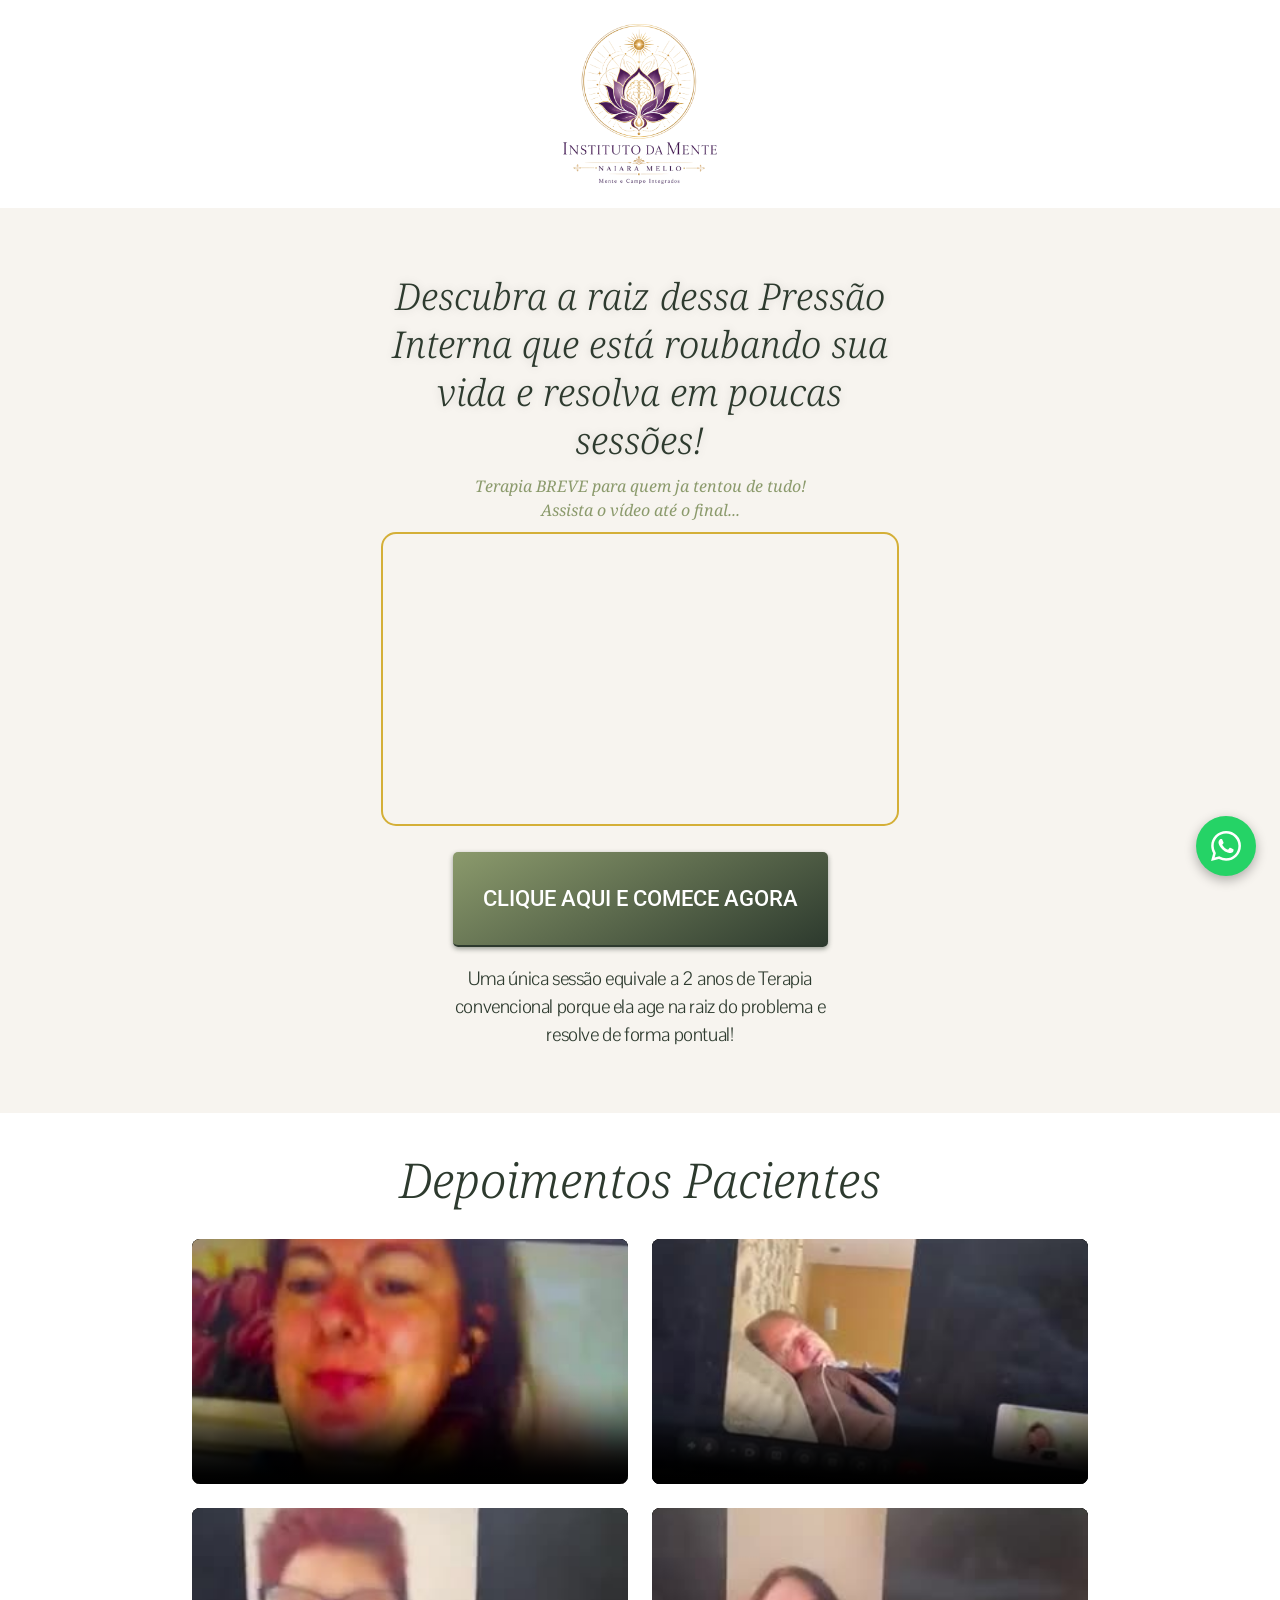
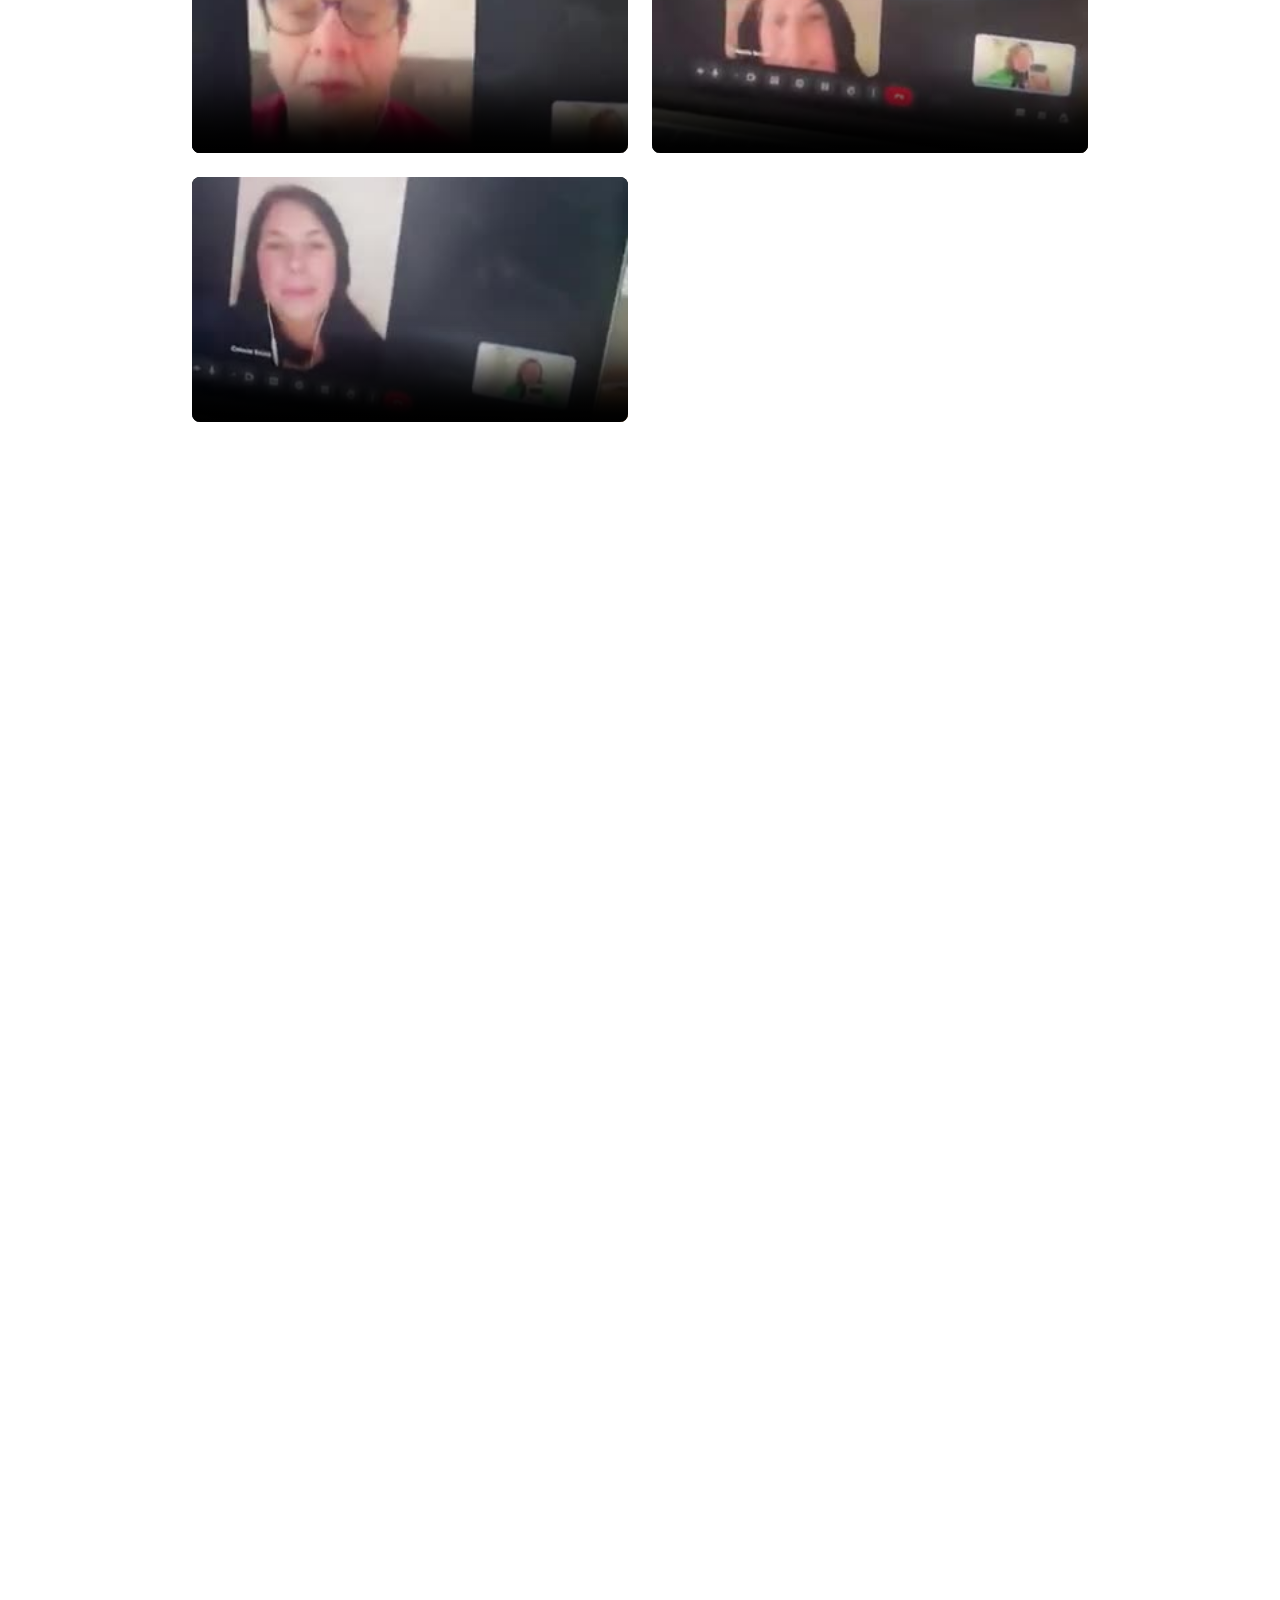
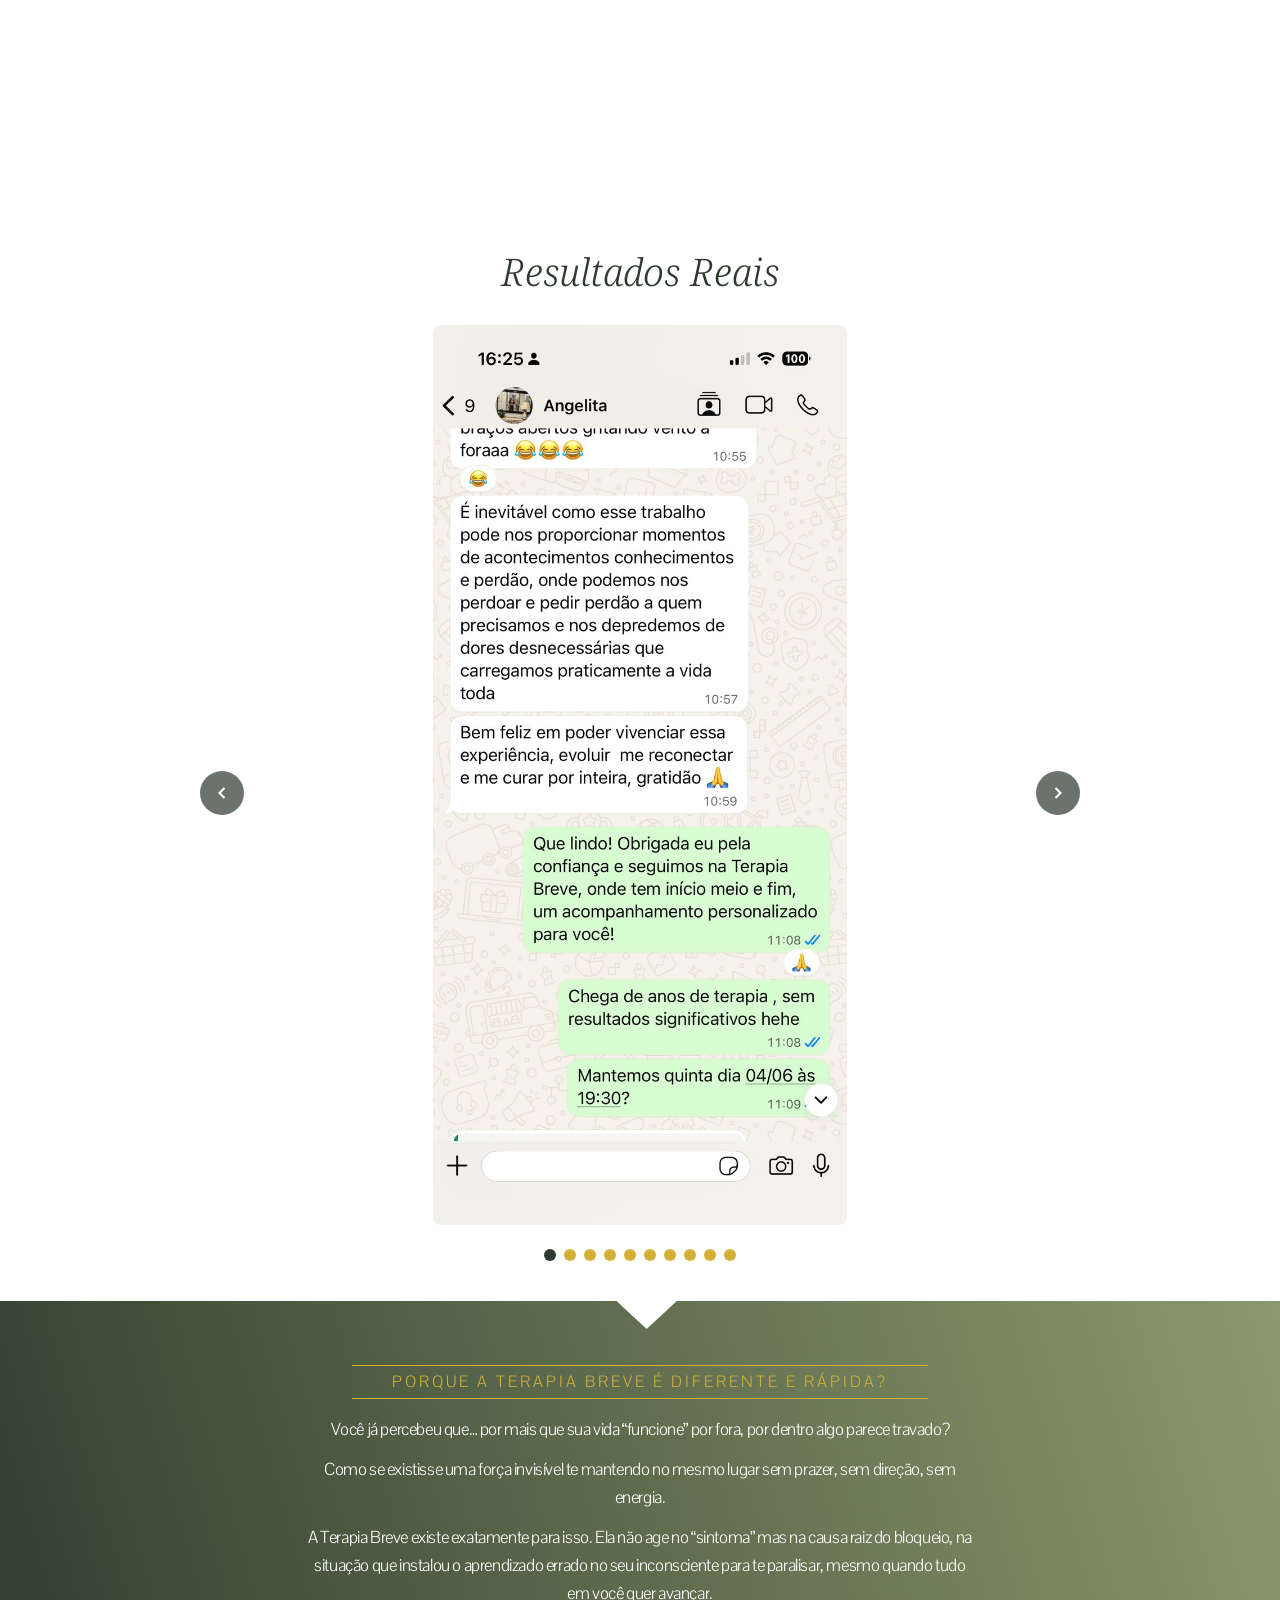
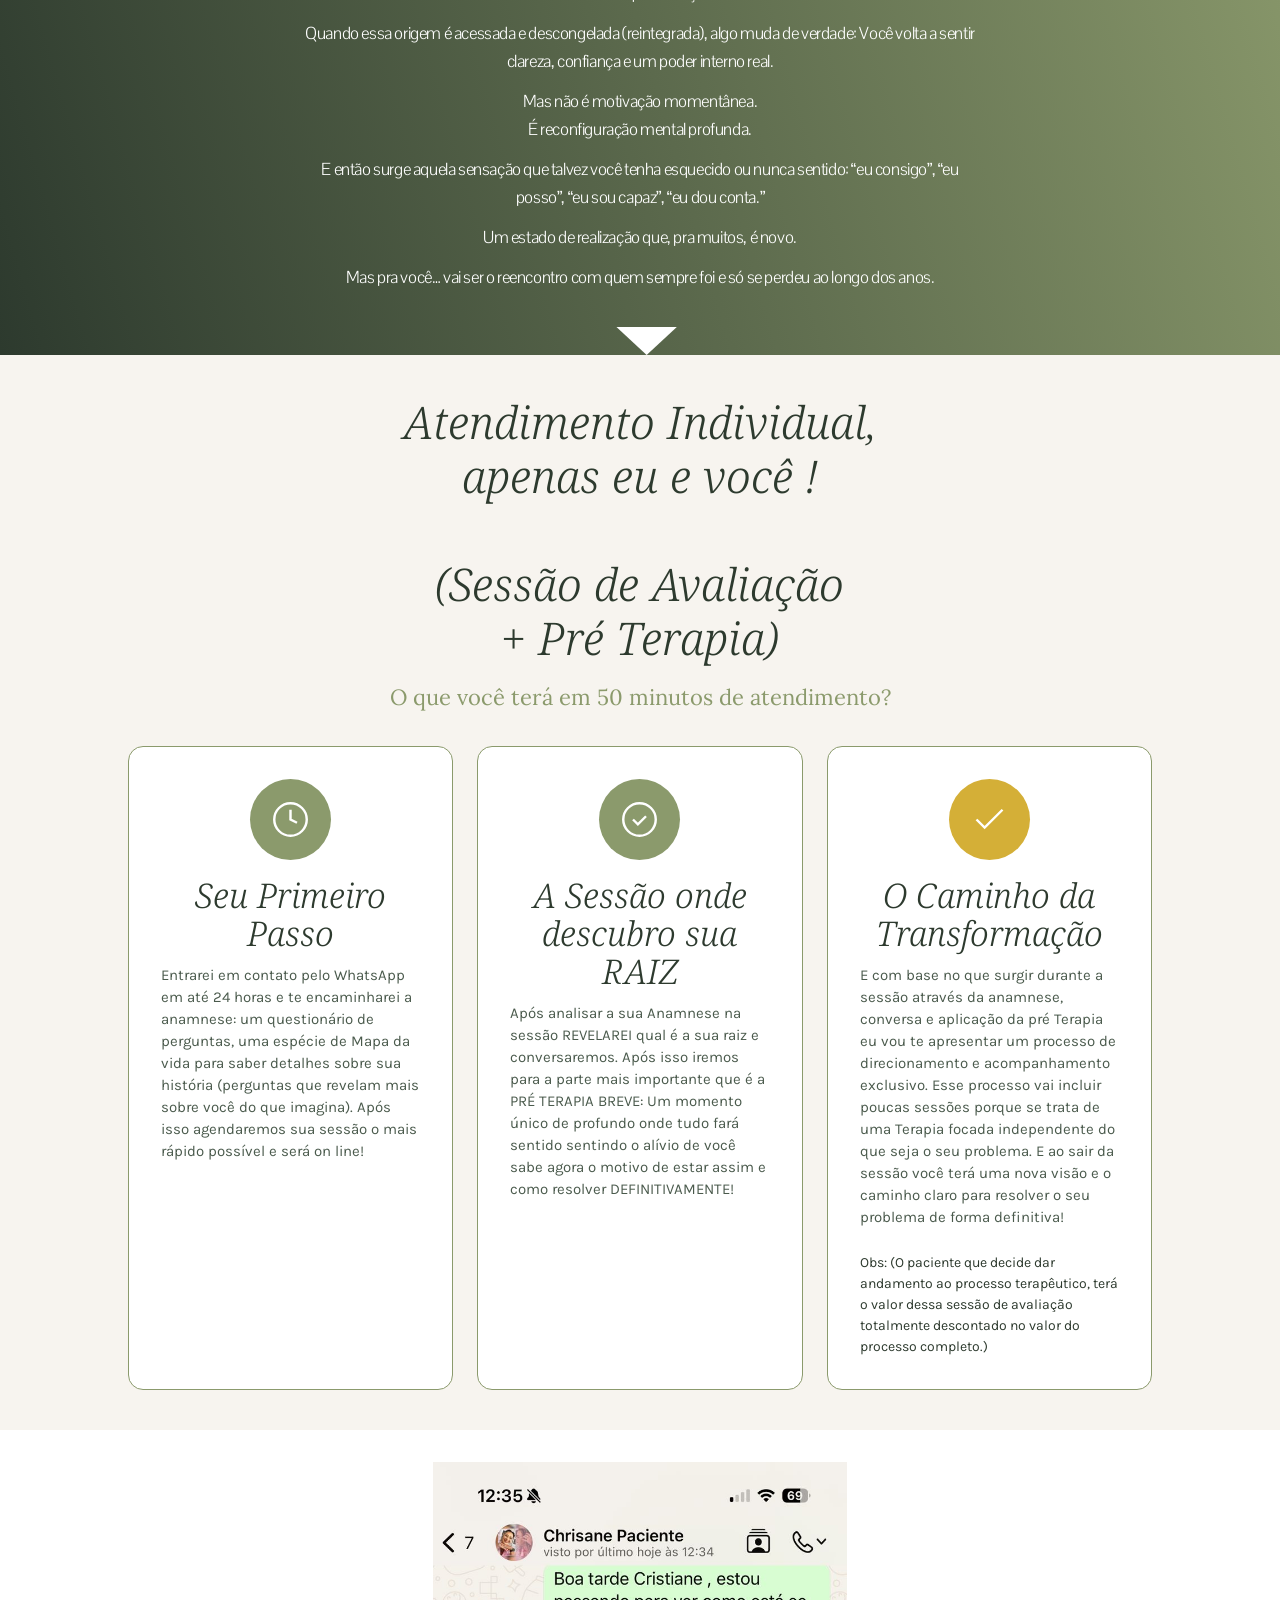
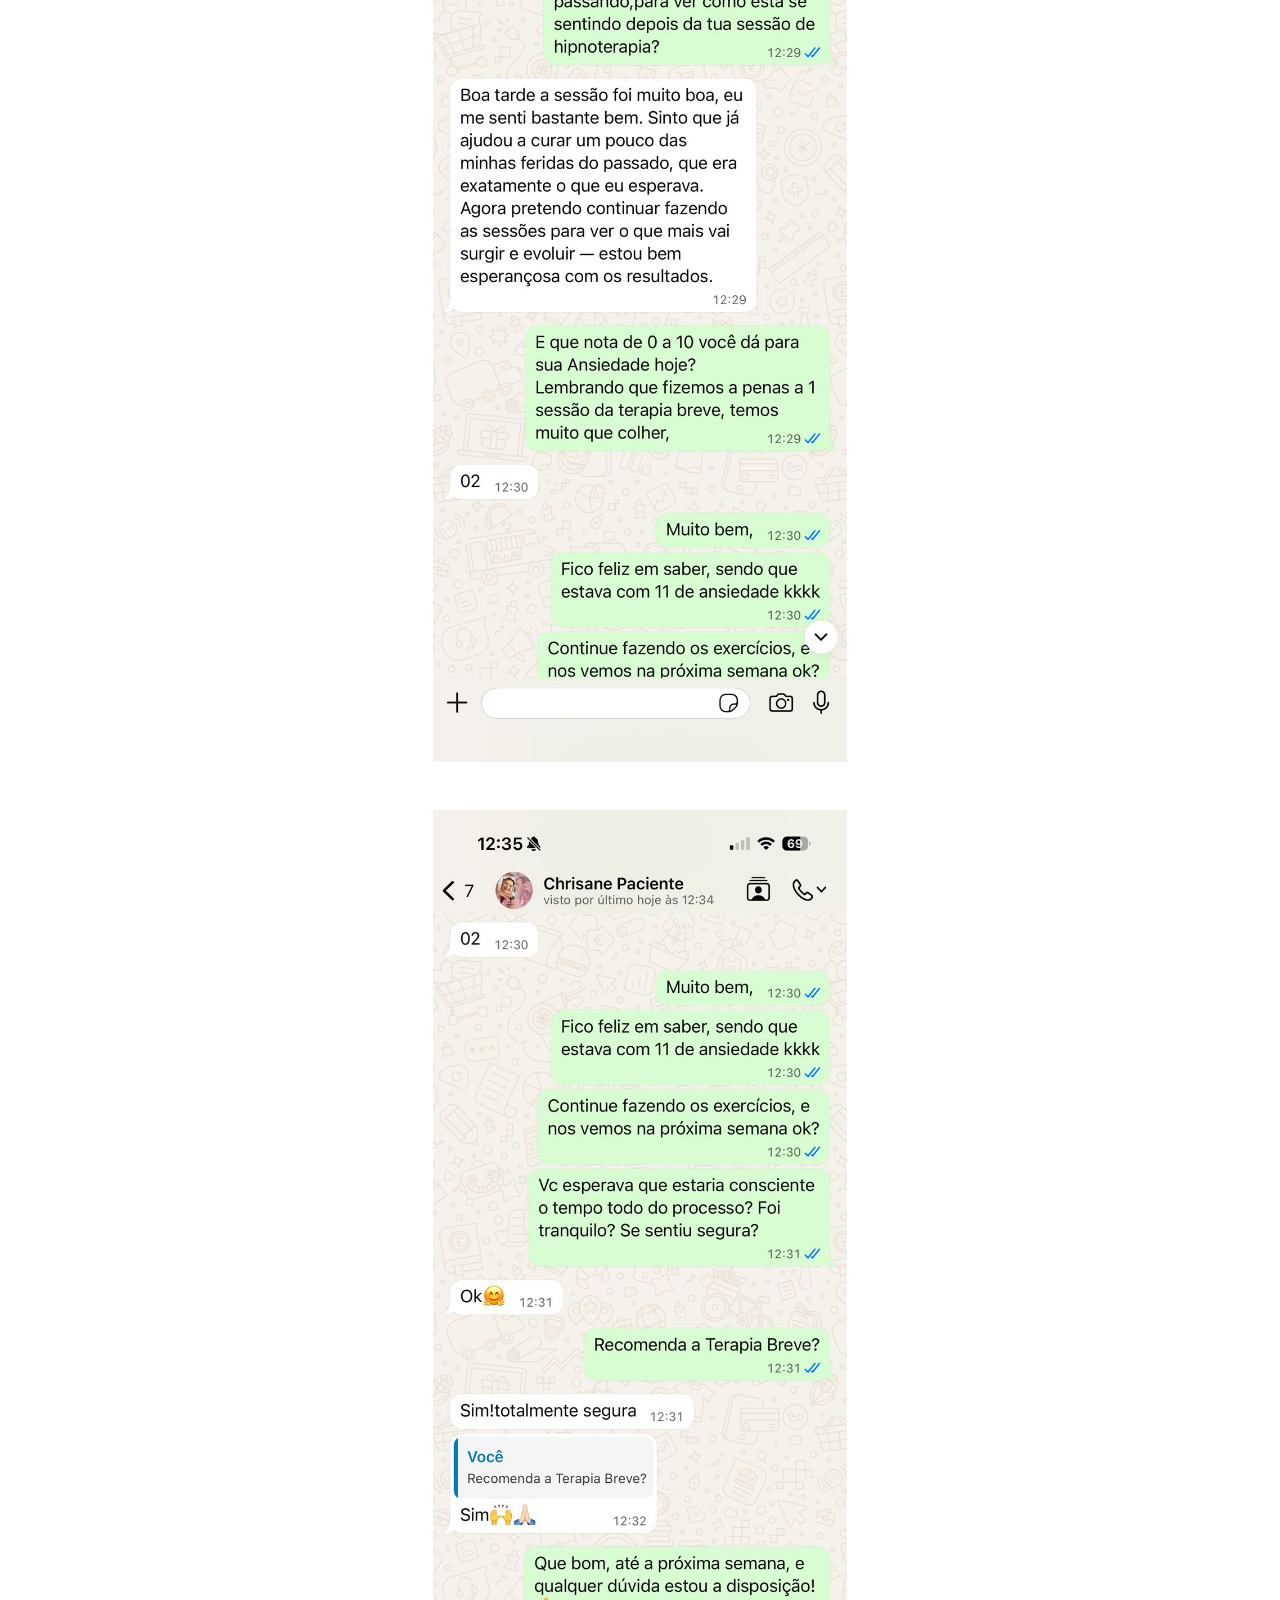
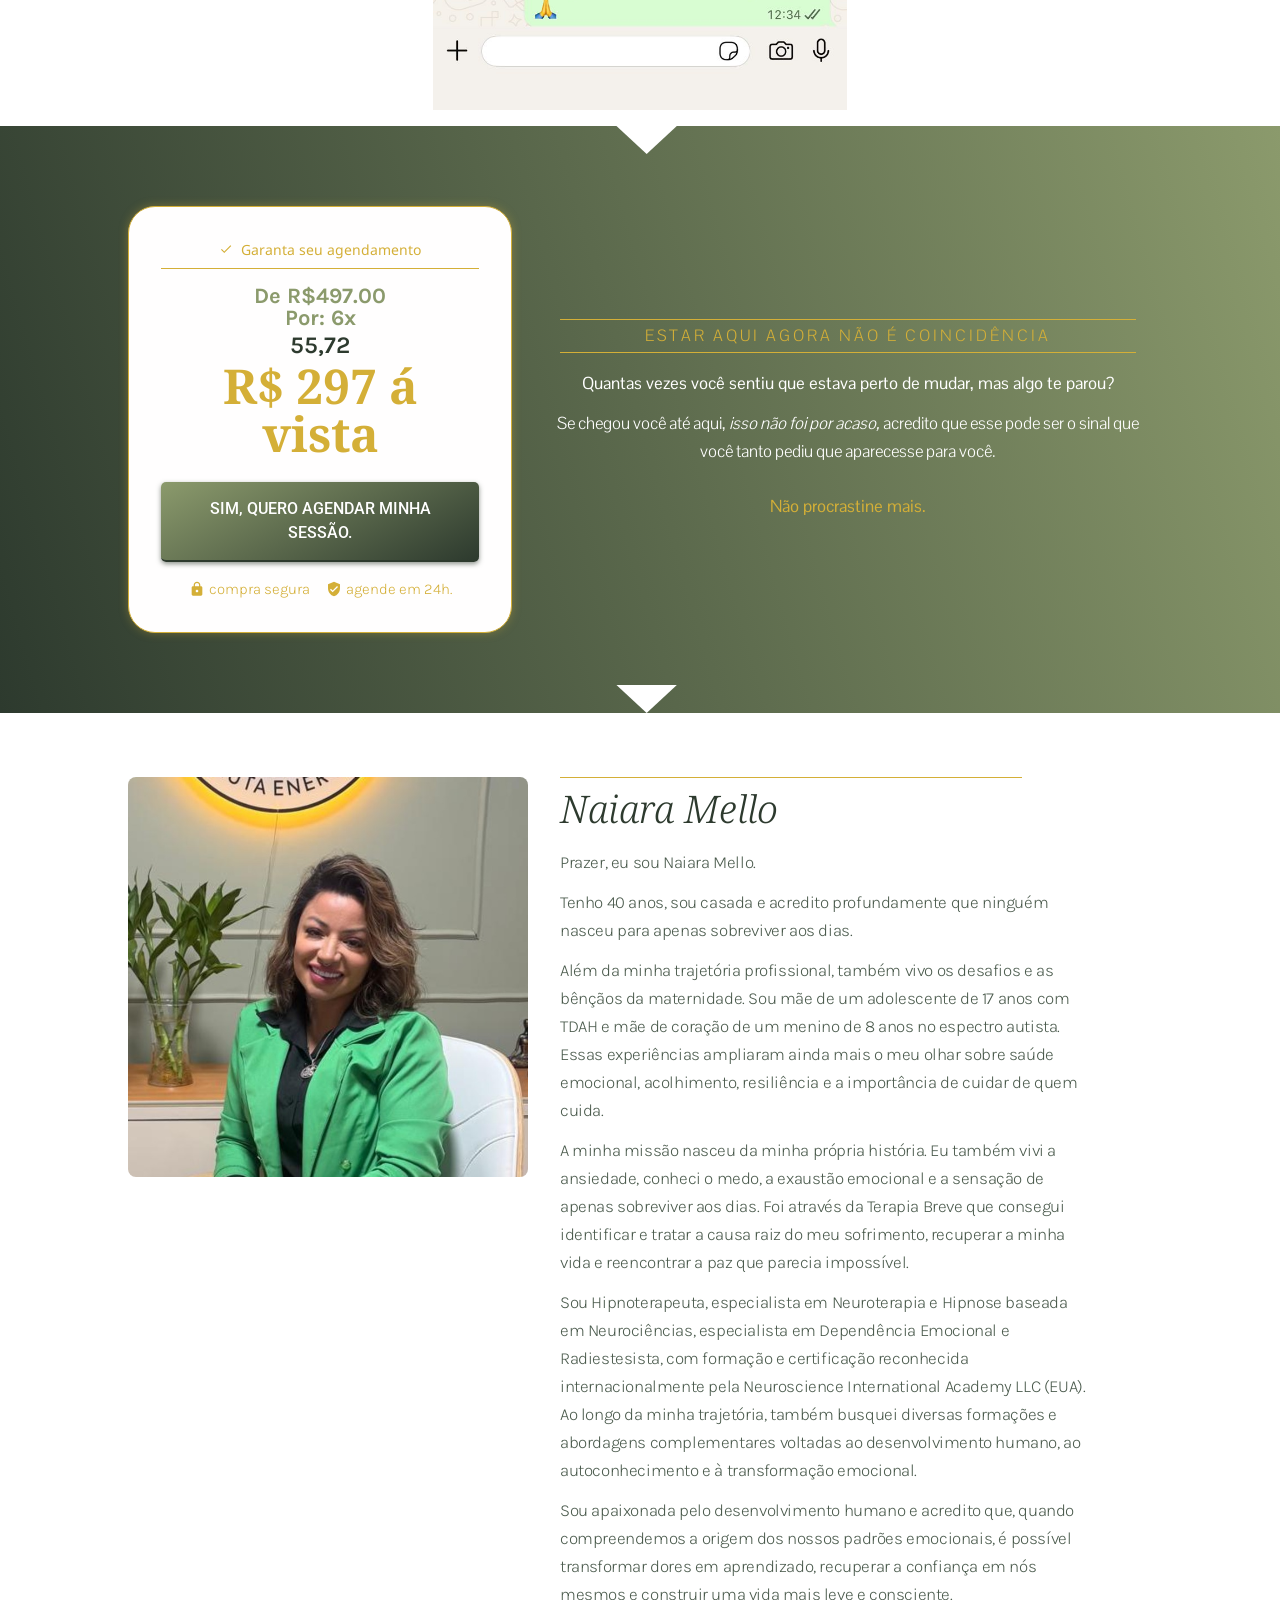
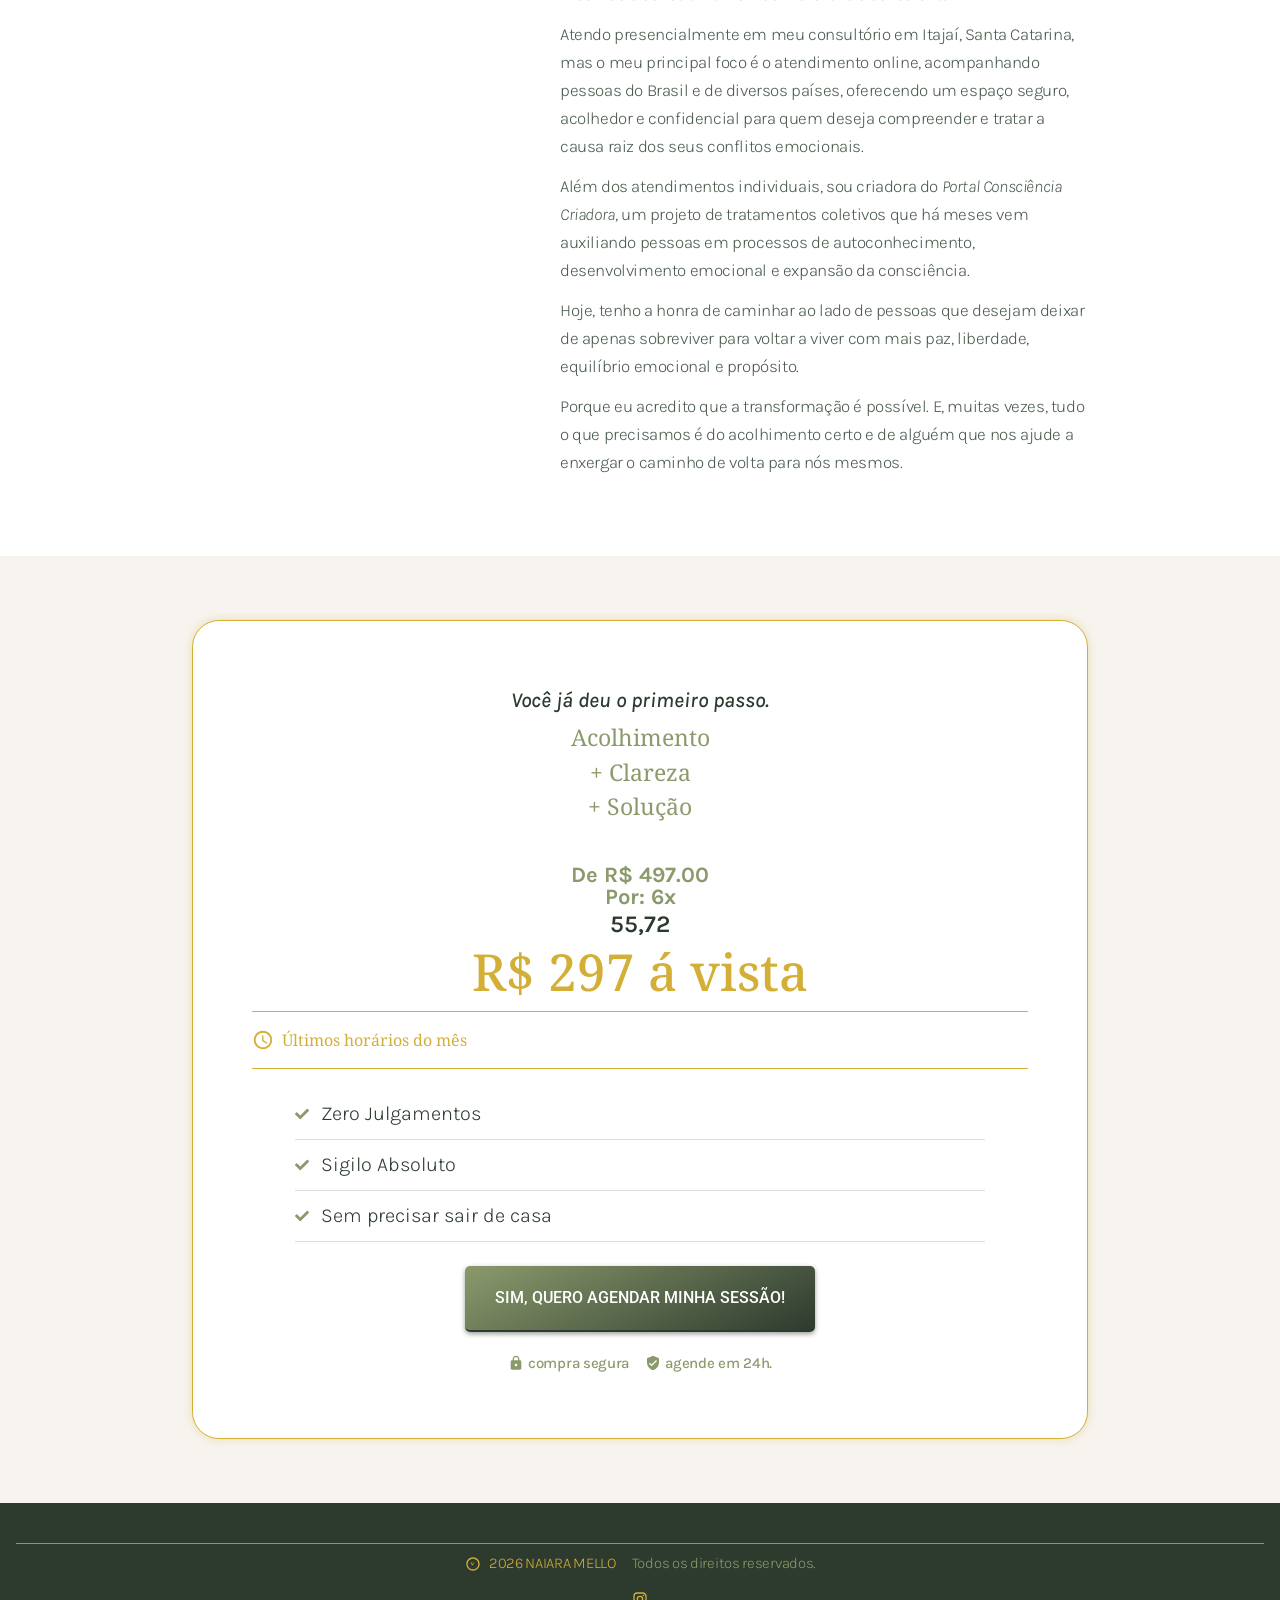
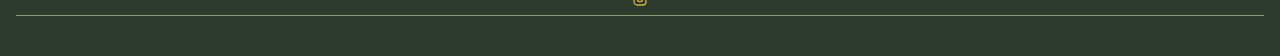
==== index.html @ f2b2cc99 "Adota as versoes com todos os depoimentos como paginas do site index.html e versao2.html passam a te" ====
<!DOCTYPE html><!--hkKDbV9C8_sXQ5mkBhUwM--><html lang="pt-BR"><head><!-- Google Tag Manager -->
<script>(function(w,d,s,l,i){w[l]=w[l]||[];w[l].push({'gtm.start':
new Date().getTime(),event:'gtm.js'});var f=d.getElementsByTagName(s)[0],
j=d.createElement(s),dl=l!='dataLayer'?'&l='+l:'';j.async=true;j.src=
'https://www.googletagmanager.com/gtm.js?id='+i+dl;f.parentNode.insertBefore(j,f);
})(window,document,'script','dataLayer','GTM-KZHWX66V');</script>
<!-- End Google Tag Manager --><meta charset="utf-8"/><link rel="icon" href="./favicon.ico" sizes="any"/><link rel="icon" type="image/png" sizes="32x32" href="./images/favicon-32.png"/><link rel="icon" type="image/png" sizes="192x192" href="./images/favicon-192.png"/><link rel="apple-touch-icon" href="./images/apple-touch-icon.png"/><meta name="viewport" content="width=device-width, initial-scale=1"/><link rel="preload" as="image" href="./images/logo-transp.png"/><link rel="preload" as="image" href="./images/prova-social-01.jpg"/><link rel="preload" as="image" href="./images/prova-social-02.jpg"/><link rel="preload" as="image" href="./images/prova-social-03.jpg"/><link rel="preload" as="image" href="./images/imagem-02.jpeg"/><link rel="preload" as="image" href="./images/imagem-03.jpeg"/><link rel="preload" as="image" href="./images/naiara-profile.jpeg"/><link rel="stylesheet" href="./css/style.css"/><link rel="preload" href="https://fonts.googleapis.com/css2?family=Karla:wght@300;400;500;600;700&amp;family=Lora:wght@400;500;600;700&amp;family=Noto+Sans:wght@400;500;600;700&amp;family=Noto+Serif:ital,wght@0,200;0,400;0,500;1,200;1,400&amp;family=Noticia+Text:wght@300;400;700&amp;family=Pontano+Sans:wght@300;400;500;600;700&amp;family=Roboto:wght@400;500;700&amp;display=swap" as="style"/><link rel="preconnect" href="https://fonts.googleapis.com"/><link rel="preconnect" href="https://fonts.gstatic.com" crossorigin="anonymous"/><title>Terapia Breve - Naiara Mello</title><meta name="description" content="Descubra a raiz dessa Pressão Interna que está roubando sua vida e resolva em poucas sessões!"/><meta name="author" content="Naiara Mello"/><meta name="keywords" content="terapia breve,Naiara Mello,hipnoterapeuta,neuroterapia,reprocessamento mental"/><link href="https://fonts.googleapis.com/css2?family=Karla:wght@300;400;500;600;700&amp;family=Lora:wght@400;500;600;700&amp;family=Noto+Sans:wght@400;500;600;700&amp;family=Noto+Serif:ital,wght@0,200;0,400;0,500;1,200;1,400&amp;family=Noticia+Text:wght@300;400;700&amp;family=Pontano+Sans:wght@300;400;500;600;700&amp;family=Roboto:wght@400;500;700&amp;display=swap" rel="stylesheet"/></head><!-- Google Tag Manager (noscript) -->
<noscript><iframe src="https://www.googletagmanager.com/ns.html?id=GTM-KZHWX66V"
height="0" width="0" style="display:none;visibility:hidden"></iframe></noscript>
<!-- End Google Tag Manager (noscript) -->
<body class="antialiased" style="margin:0;padding:0"><div class="min-h-screen flex flex-col" style="font-family:Karla, Arial, sans-serif"><header class="flex items-center justify-center py-6 px-4" style="background-color:#FFFFFF"><img src="./images/logo-transp.png" alt="Naiara Mello - Hipnoterapeuta" class="max-h-32 md:max-h-40 w-auto object-contain"/></header><section class="relative flex flex-col items-center justify-center px-0 py-10 md:py-16" style="min-height:800px;background-color:#F7F4EF"><div class="relative z-10 flex flex-col items-center gap-2.5 w-full max-w-4xl px-4"><h2 class="text-center w-full max-w-[60%] min-w-[280px]" style="font-family:&quot;Noto Serif&quot;, serif;font-size:37px;font-weight:300;font-style:italic;color:#2D3A2E;text-shadow:0px 0px 10px rgba(0,0,0,0.15);line-height:1.3">Descubra a raiz dessa Pressão Interna que está roubando sua vida e resolva em poucas sessões!</h2><h2 class="text-center w-full max-w-[50%] min-w-[280px]" style="font-family:&quot;Noto Serif&quot;, serif;font-size:16px;font-weight:400;font-style:italic;color:#8B9A6C;line-height:1.5">Terapia BREVE para quem ja tentou de tudo!<br/>Assista o vídeo até o final...</h2><div class="w-full max-w-[60%] min-w-[280px]" style="border:2px solid #D4AF37;border-radius:15px;overflow:hidden"><div style="position:relative;padding-bottom:56.25%;height:0"><iframe src="https://www.youtube.com/embed/Srkw4sOCvbA?autoplay=0" title="Vídeo Terapia Breve" allow="accelerometer; autoplay; clipboard-write; encrypted-media; gyroscope; picture-in-picture" allowFullScreen="" style="position:absolute;top:0;left:0;width:100%;height:100%;border:none"></iframe></div></div><a href="https://pay.kiwify.com.br/YoRk6ne" target="_blank" rel="noopener noreferrer" class="inline-block mt-4" style="background-image:linear-gradient(333deg, #2D3A2E 0%, #8B9A6C 100%);color:#FFFFFF;font-family:Roboto, sans-serif;font-size:22px;font-weight:500;padding:30px 30px;border-radius:5px;box-shadow:0px 2px 5px 0px rgba(45, 58, 46, 0.48);border-bottom:2px solid #2D3A2E;text-decoration:none;text-align:center">CLIQUE AQUI E COMECE AGORA</a><p class="text-center mt-2" style="font-family:&quot;Pontano Sans&quot;, sans-serif;font-size:19px;font-weight:300;line-height:28px;letter-spacing:-0.4px;color:#2D3A2E;max-width:44%;min-width:280px">Uma única sessão equivale a 2 anos de Terapia convencional porque ela age na raiz do problema e resolve de forma pontual!</p></div></section><section class="flex flex-col items-center py-10 px-4" style="background-color:#FFFFFF"><h2 class="text-center mb-8" style="font-family:&quot;Noto Serif&quot;, serif;font-size:48px;font-weight:300;font-style:italic;color:#2D3A2E;line-height:54px;max-width:46%;min-width:280px">Depoimentos Pacientes</h2><div class="flex flex-col md:flex-row gap-6 w-full max-w-4xl justify-center"><div class="w-full md:w-1/2" style="border-radius:8px;overflow:hidden"><div style="position:relative;padding-bottom:56.25%;height:0;background-color:#000"><video src="./videos/depoimento-01.mp4" poster="./videos/poster-01.jpg" controls preload="metadata" playsinline style="position:absolute;top:0;left:0;width:100%;height:100%;object-fit:cover;object-position:center 21%;background-color:#000"></video></div></div><div class="w-full md:w-1/2" style="border-radius:8px;overflow:hidden"><div style="position:relative;padding-bottom:56.25%;height:0;background-color:#000"><video src="./videos/depoimento-02.mp4" poster="./videos/poster-02.jpg" controls preload="metadata" playsinline style="position:absolute;top:0;left:0;width:100%;height:100%;object-fit:cover;object-position:center 56%;background-color:#000"></video></div></div></div><div class="flex flex-col md:flex-row gap-6 w-full max-w-4xl justify-center mt-6"><div class="w-full md:w-1/2" style="border-radius:8px;overflow:hidden"><div style="position:relative;padding-bottom:56.25%;height:0;background-color:#000"><video src="./videos/depoimento-03.mp4" poster="./videos/poster-03.jpg" controls preload="metadata" playsinline style="position:absolute;top:0;left:0;width:100%;height:100%;object-fit:cover;object-position:center 58%;background-color:#000"></video></div></div><div class="w-full md:w-1/2" style="border-radius:8px;overflow:hidden"><div style="position:relative;padding-bottom:56.25%;height:0;background-color:#000"><video src="./videos/depoimento-04.mp4" poster="./videos/poster-04.jpg" controls preload="metadata" playsinline style="position:absolute;top:0;left:0;width:100%;height:100%;object-fit:cover;object-position:center 80%;background-color:#000"></video></div></div></div><div class="flex flex-col md:flex-row gap-6 w-full max-w-4xl justify-center mt-6"><div class="w-full md:w-1/2" style="border-radius:8px;overflow:hidden"><div style="position:relative;padding-bottom:56.25%;height:0;background-color:#000"><video src="./videos/depoimento-05.mp4" poster="./videos/poster-05.jpg" controls preload="metadata" playsinline style="position:absolute;top:0;left:0;width:100%;height:100%;object-fit:cover;object-position:center 50%;background-color:#000"></video></div></div><div class="w-full md:w-1/2" style="border-radius:8px;overflow:hidden"><div style="position:relative;padding-bottom:56.25%;height:0"><iframe src="https://www.youtube.com/embed/5NuvgyTWDA4" title="Depoimento 1" allow="accelerometer; autoplay; clipboard-write; encrypted-media; gyroscope; picture-in-picture" allowFullScreen="" loading="lazy" style="position:absolute;top:0;left:0;width:100%;height:100%;border:none"></iframe></div></div></div><div class="flex flex-col md:flex-row gap-6 w-full max-w-4xl justify-center mt-6"><div class="w-full md:w-1/2" style="border-radius:8px;overflow:hidden"><div style="position:relative;padding-bottom:56.25%;height:0"><iframe src="https://www.youtube.com/embed/OIV5vB7eaJ0" title="Depoimento 2" allow="accelerometer; autoplay; clipboard-write; encrypted-media; gyroscope; picture-in-picture" allowFullScreen="" loading="lazy" style="position:absolute;top:0;left:0;width:100%;height:100%;border:none"></iframe></div></div><div class="w-full md:w-1/2" style="border-radius:8px;overflow:hidden"><div style="position:relative;padding-bottom:56.25%;height:0"><iframe src="https://www.youtube.com/embed/z0gumG6j528" title="Depoimento 3" allow="accelerometer; autoplay; clipboard-write; encrypted-media; gyroscope; picture-in-picture" allowFullScreen="" loading="lazy" style="position:absolute;top:0;left:0;width:100%;height:100%;border:none"></iframe></div></div></div><div class="flex flex-col md:flex-row gap-6 w-full max-w-4xl justify-center mt-6"><div class="w-full md:w-1/2" style="border-radius:8px;overflow:hidden"><div style="position:relative;padding-bottom:56.25%;height:0"><iframe src="https://www.youtube.com/embed/viNJPNhbShY" title="Depoimento 4" allow="accelerometer; autoplay; clipboard-write; encrypted-media; gyroscope; picture-in-picture" allowFullScreen="" loading="lazy" style="position:absolute;top:0;left:0;width:100%;height:100%;border:none"></iframe></div></div><div class="w-full md:w-1/2" style="border-radius:8px;overflow:hidden"><div style="position:relative;padding-bottom:56.25%;height:0"><iframe src="https://www.youtube.com/embed/JbkxbECKyn4" title="Depoimento 5" allow="accelerometer; autoplay; clipboard-write; encrypted-media; gyroscope; picture-in-picture" allowFullScreen="" loading="lazy" style="position:absolute;top:0;left:0;width:100%;height:100%;border:none"></iframe></div></div></div><div class="flex flex-col md:flex-row gap-6 w-full max-w-4xl justify-center mt-6"><div class="w-full md:w-1/2" style="border-radius:8px;overflow:hidden"><div style="position:relative;padding-bottom:56.25%;height:0"><iframe src="https://www.youtube.com/embed/8340Yfea0PA" title="Depoimento 6" allow="accelerometer; autoplay; clipboard-write; encrypted-media; gyroscope; picture-in-picture" allowFullScreen="" loading="lazy" style="position:absolute;top:0;left:0;width:100%;height:100%;border:none"></iframe></div></div><div class="w-full md:w-1/2" style="border-radius:8px;overflow:hidden"><div style="position:relative;padding-bottom:56.25%;height:0"><iframe src="https://www.youtube.com/embed/S9zZOG1-YQs" title="Depoimento 7" allow="accelerometer; autoplay; clipboard-write; encrypted-media; gyroscope; picture-in-picture" allowFullScreen="" loading="lazy" style="position:absolute;top:0;left:0;width:100%;height:100%;border:none"></iframe></div></div></div><div class="flex flex-col md:flex-row gap-6 w-full max-w-4xl justify-center mt-6"><div class="w-full md:w-1/2" style="border-radius:8px;overflow:hidden"><div style="position:relative;padding-bottom:56.25%;height:0"><iframe src="https://www.youtube.com/embed/ZASeVOnLyxI" title="Depoimento 8" allow="accelerometer; autoplay; clipboard-write; encrypted-media; gyroscope; picture-in-picture" allowFullScreen="" loading="lazy" style="position:absolute;top:0;left:0;width:100%;height:100%;border:none"></iframe></div></div><div class="w-full md:w-1/2" style="border-radius:8px;overflow:hidden"><div style="position:relative;padding-bottom:56.25%;height:0"><iframe src="https://www.youtube.com/embed/hVFfHdoKX-M" title="Depoimento 9" allow="accelerometer; autoplay; clipboard-write; encrypted-media; gyroscope; picture-in-picture" allowFullScreen="" loading="lazy" style="position:absolute;top:0;left:0;width:100%;height:100%;border:none"></iframe></div></div></div><div class="flex flex-col md:flex-row gap-6 w-full max-w-4xl justify-center mt-6"><div class="w-full md:w-1/2" style="border-radius:8px;overflow:hidden"><div style="position:relative;padding-bottom:56.25%;height:0"><iframe src="https://www.youtube.com/embed/YgyaaA6qwUY" title="Depoimento 10" allow="accelerometer; autoplay; clipboard-write; encrypted-media; gyroscope; picture-in-picture" allowFullScreen="" loading="lazy" style="position:absolute;top:0;left:0;width:100%;height:100%;border:none"></iframe></div></div><div class="w-full md:w-1/2" style="border-radius:8px;overflow:hidden"><div style="position:relative;padding-bottom:56.25%;height:0"><iframe src="https://www.youtube.com/embed/aZZZM23TbY4" title="Depoimento 11" allow="accelerometer; autoplay; clipboard-write; encrypted-media; gyroscope; picture-in-picture" allowFullScreen="" loading="lazy" style="position:absolute;top:0;left:0;width:100%;height:100%;border:none"></iframe></div></div></div></section><section class="flex flex-col items-center py-10 px-4" style="background-color:#FFFFFF"><h2 class="text-center mb-8" style="font-family:&quot;Noto Serif&quot;, serif;font-size:38px;font-weight:300;font-style:italic;color:#2D3A2E;line-height:44px;min-width:280px">Resultados Reais</h2><div id="carousel-resultados" class="relative w-full max-w-4xl" style="overflow:hidden"><div id="carousel-track" class="flex transition-transform duration-500 ease-in-out"><div class="w-full flex-shrink-0 flex items-center justify-center px-2"><img src="./images/prova-social-01.jpg" alt="Prova Social 1" class="max-w-full" style="max-height:900px;object-fit:contain;border-radius:8px"/></div><div class="w-full flex-shrink-0 flex items-center justify-center px-2"><img src="./images/prova-social-02.jpg" alt="Prova Social 2" class="max-w-full" style="max-height:900px;object-fit:contain;border-radius:8px"/></div><div class="w-full flex-shrink-0 flex items-center justify-center px-2"><img src="./images/prova-social-03.jpg" alt="Prova Social 3" class="max-w-full" style="max-height:900px;object-fit:contain;border-radius:8px"/></div><div class="w-full flex-shrink-0 flex items-center justify-center px-2"><img src="./images/depoimento-1.jpeg" alt="Prova Social 4" class="max-w-full" style="max-height:900px;object-fit:contain;border-radius:8px"/></div><div class="w-full flex-shrink-0 flex items-center justify-center px-2"><img src="./images/depoimento-2.jpeg" alt="Prova Social 5" class="max-w-full" style="max-height:900px;object-fit:contain;border-radius:8px"/></div><div class="w-full flex-shrink-0 flex items-center justify-center px-2"><img src="./images/depoimento-3.jpeg" alt="Prova Social 6" class="max-w-full" style="max-height:900px;object-fit:contain;border-radius:8px"/></div><div class="w-full flex-shrink-0 flex items-center justify-center px-2"><img src="./images/depoimento-4.jpeg" alt="Prova Social 7" class="max-w-full" style="max-height:900px;object-fit:contain;border-radius:8px"/></div><div class="w-full flex-shrink-0 flex items-center justify-center px-2"><img src="./images/depoimento-5.jpeg" alt="Prova Social 8" class="max-w-full" style="max-height:900px;object-fit:contain;border-radius:8px"/></div><div class="w-full flex-shrink-0 flex items-center justify-center px-2"><img src="./images/depoimento-6.jpeg" alt="Prova Social 9" class="max-w-full" style="max-height:900px;object-fit:contain;border-radius:8px"/></div><div class="w-full flex-shrink-0 flex items-center justify-center px-2"><img src="./images/depoimento-7.jpeg" alt="Prova Social 10" class="max-w-full" style="max-height:900px;object-fit:contain;border-radius:8px"/></div></div><button id="carousel-prev" class="absolute left-2 top-1/2 -translate-y-1/2 z-10 flex items-center justify-center" style="width:44px;height:44px;border-radius:50%;background-color:rgba(45,58,46,0.7);border:none;cursor:pointer" aria-label="Anterior"><svg width="20" height="20" viewBox="0 0 24 24" fill="none" stroke="#FFFFFF" stroke-width="2.5"><polyline points="15,18 9,12 15,6"></polyline></svg></button><button id="carousel-next" class="absolute right-2 top-1/2 -translate-y-1/2 z-10 flex items-center justify-center" style="width:44px;height:44px;border-radius:50%;background-color:rgba(45,58,46,0.7);border:none;cursor:pointer" aria-label="Próximo"><svg width="20" height="20" viewBox="0 0 24 24" fill="none" stroke="#FFFFFF" stroke-width="2.5"><polyline points="9,6 15,12 9,18"></polyline></svg></button><div id="carousel-dots" class="flex items-center justify-center gap-2 mt-6"></div></div></section><script>(function(){var track=document.getElementById('carousel-track');var slides=track.children;var total=slides.length;var current=0;var dotsContainer=document.getElementById('carousel-dots');for(var i=0;i<total;i++){var dot=document.createElement('button');dot.style.width='12px';dot.style.height='12px';dot.style.borderRadius='50%';dot.style.border='none';dot.style.cursor='pointer';dot.style.backgroundColor=i===0?'#2D3A2E':'#D4AF37';dot.style.transition='background-color 0.3s';dot.setAttribute('aria-label','Slide '+(i+1));(function(idx){dot.addEventListener('click',function(){goTo(idx)})})(i);dotsContainer.appendChild(dot)}function goTo(idx){current=idx;track.style.transform='translateX(-'+current*100+'%)';updateDots()}function updateDots(){var dots=dotsContainer.children;for(var i=0;i<dots.length;i++){dots[i].style.backgroundColor=i===current?'#2D3A2E':'#D4AF37'}}document.getElementById('carousel-prev').addEventListener('click',function(){goTo((current-1+total)%total)});document.getElementById('carousel-next').addEventListener('click',function(){goTo((current+1)%total)});var startX=0;var isDragging=false;track.addEventListener('touchstart',function(e){startX=e.touches[0].clientX;isDragging=true});track.addEventListener('touchend',function(e){if(!isDragging)return;isDragging=false;var diff=startX-e.changedTouches[0].clientX;if(Math.abs(diff)>50){if(diff>0){goTo((current+1)%total)}else{goTo((current-1+total)%total)}}});var autoPlay=setInterval(function(){goTo((current+1)%total)},5000);var container=document.getElementById('carousel-resultados');container.addEventListener('mouseenter',function(){clearInterval(autoPlay)});container.addEventListener('mouseleave',function(){autoPlay=setInterval(function(){goTo((current+1)%total)},5000)})})();</script><section class="relative py-16 px-4 md:px-0" style="background-image:linear-gradient(254deg, #8B9A6C 0%, #2D3A2E 100%)"><div class="absolute top-0 left-0 right-0 w-full overflow-hidden" style="z-index:2;pointer-events:none"><svg xmlns="http://www.w3.org/2000/svg" viewBox="0 0 700 10" preserveAspectRatio="none" style="width:calc(165% + 1.3px);height:28px;margin-left:-32%"><path fill="#FFFFFF" d="M350,10L340,0h20L350,10z"></path></svg></div><div class="absolute bottom-0 left-0 right-0 w-full overflow-hidden" style="z-index:2;pointer-events:none"><svg xmlns="http://www.w3.org/2000/svg" viewBox="0 0 700 10" preserveAspectRatio="none" style="width:calc(165% + 1.3px);height:28px;margin-left:-32%"><path fill="#FFFFFF" d="M350,10L340,0h20L350,10z"></path></svg></div><div class="relative z-10 max-w-5xl mx-auto flex flex-col items-center"><div class="text-center border-t border-b py-1 px-6 mb-4 w-full max-w-xl" style="border-color:#D4AF37"><p style="font-family:&quot;Pontano Sans&quot;, sans-serif;font-size:16px;font-weight:300;text-transform:uppercase;letter-spacing:3px;color:#D4AF37">Porque a terapia breve é diferente e rápida?</p></div><div class="text-center max-w-[66%] min-w-[280px]" style="font-family:&quot;Pontano Sans&quot;, sans-serif;font-size:17px;font-weight:300;line-height:28px;letter-spacing:-0.4px;color:#FFFFFF"><p class="mb-3">Você já percebeu que… por mais que sua vida “funcione” por fora, por dentro algo parece travado?</p><p class="mb-3">Como se existisse uma força invisível te mantendo no mesmo lugar sem prazer, sem direção, sem energia.</p><p class="mb-3">A Terapia Breve existe exatamente para isso. Ela não age no “sintoma” mas na causa raiz do bloqueio, na situação que instalou o aprendizado errado no seu inconsciente para te paralisar, mesmo quando tudo em você quer avançar.</p><p class="mb-3">Quando essa origem é acessada e descongelada (reintegrada), algo muda de verdade: Você volta a sentir clareza, confiança e um poder interno real.</p><p class="mb-3">Mas não é motivação momentânea.<br/>É reconfiguração mental profunda.</p><p class="mb-3">E então surge aquela sensação que talvez você tenha esquecido ou nunca sentido: “eu consigo”, “eu posso”, “eu sou capaz”, “eu dou conta.”</p><p class="mb-3">Um estado de realização que, pra muitos, é novo.</p><p>Mas pra você… vai ser o reencontro com quem sempre foi e só se perdeu ao longo dos anos.</p></div></div></section><section class="py-10 px-4 md:px-0" style="background-color:#F7F4EF"><div class="max-w-5xl mx-auto flex flex-col items-center"><h2 class="text-center mb-4" style="font-family:&quot;Noto Serif&quot;, serif;font-size:45px;font-weight:300;font-style:italic;color:#2D3A2E;max-width:47%;min-width:280px;line-height:1.2">Atendimento Individual, apenas <i> eu e você !</i><br/><br/>(Sessão de Avaliação <br/>+ Pré Terapia)</h2><h2 class="text-center mb-8" style="font-family:&quot;Lora&quot;, serif;font-size:22px;font-weight:400;color:#8B9A6C">O que você terá em 50 minutos de atendimento?</h2><div class="flex flex-col md:flex-row gap-6 w-full max-w-5xl"><div class="flex-1 flex flex-col items-center text-center p-8" style="background-color:#FFFFFF;border:1px solid #8B9A6C;border-radius:15px"><div class="flex items-center justify-center mb-4" style="width:81px;height:81px;border-radius:50%;background-color:#8B9A6C"><svg width="39" height="39" viewBox="0 0 24 24" fill="none" stroke="#FFFFFF" stroke-width="1.5"><circle cx="12" cy="12" r="10"></circle><polyline points="12,6 12,12 16,14"></polyline></svg></div><h3 class="mb-3" style="font-family:&quot;Noto Serif&quot;, serif;font-size:34px;font-weight:300;font-style:italic;color:#2D3A2E;line-height:38px">Seu Primeiro Passo</h3><p style="font-family:Karla, sans-serif;font-size:15px;font-weight:400;line-height:22px;color:#4A5A4C;text-align:left">Entrarei em contato pelo WhatsApp em até 24 horas e te encaminharei a anamnese: um questionário de perguntas, uma espécie de Mapa da vida para saber detalhes sobre sua história (perguntas que revelam mais sobre você do que imagina). Após isso agendaremos sua sessão o mais rápido possível e será on line!</p></div><div class="flex-1 flex flex-col items-center text-center p-8" style="background-color:#FFFFFF;border:1px solid #8B9A6C;border-radius:15px"><div class="flex items-center justify-center mb-4" style="width:81px;height:81px;border-radius:50%;background-color:#8B9A6C"><svg width="39" height="39" viewBox="0 0 24 24" fill="none" stroke="#FFFFFF" stroke-width="1.5"><path d="M12 2C6.48 2 2 6.48 2 12s4.48 10 10 10 10-4.48 10-10S17.52 2 12 2z"></path><path d="M8 12l3 3 5-5"></path></svg></div><h3 class="mb-3" style="font-family:&quot;Noto Serif&quot;, serif;font-size:34px;font-weight:300;font-style:italic;color:#2D3A2E;line-height:38px">A Sessão onde descubro sua RAIZ</h3><p style="font-family:Karla, sans-serif;font-size:15px;font-weight:400;line-height:22px;color:#4A5A4C;text-align:left">Após analisar a sua Anamnese na sessão REVELAREI qual é a sua raiz e conversaremos. Após isso iremos para a parte mais importante que é a PRÉ TERAPIA BREVE: Um momento único de profundo onde tudo fará sentido sentindo o alívio de você sabe agora o motivo de estar assim e como resolver DEFINITIVAMENTE!</p></div><div class="flex-1 flex flex-col items-center text-center p-8" style="background-color:#FFFFFF;border:1px solid #8B9A6C;border-radius:15px"><div class="flex items-center justify-center mb-4" style="width:81px;height:81px;border-radius:50%;background-color:#D4AF37"><svg width="39" height="39" viewBox="0 0 24 24" fill="none" stroke="#FFFFFF" stroke-width="1.5"><polyline points="20,6 9,17 4,12"></polyline></svg></div><h3 class="mb-3" style="font-family:&quot;Noto Serif&quot;, serif;font-size:34px;font-weight:300;font-style:italic;color:#2D3A2E;line-height:38px">O Caminho da Transformação</h3><p style="font-family:Karla, sans-serif;font-size:15px;font-weight:400;line-height:22px;color:#4A5A4C;text-align:left">E com base no que surgir durante a sessão através da anamnese, conversa e aplicação da pré Terapia eu vou te apresentar um processo de direcionamento e acompanhamento exclusivo. Esse processo vai incluir poucas sessões porque se trata de uma Terapia focada independente do que seja o seu problema. E ao sair da sessão você terá uma nova visão e o caminho claro para resolver o seu problema de forma definitiva!</p><br/><span style="color:#2D3A2E;font-size:14px;text-align:left">Obs: (O paciente que decide dar andamento ao processo terapêutico, terá o valor dessa sessão de avaliação totalmente descontado no valor do processo completo.)</span></div></div></div></section><section class="flex flex-col items-center py-8 px-4" style="background-color:#FFFFFF"><img src="./images/imagem-02.jpeg" alt="Imagem" class="max-w-full" style="max-height:900px;object-fit:contain"/></section><section class="flex flex-col items-center py-4 px-4" style="background-color:#FFFFFF"><img src="./images/imagem-03.jpeg" alt="Imagem" class="max-w-full" style="max-height:900px;object-fit:contain"/></section><section class="relative py-20 px-4 md:px-0" style="background-image:linear-gradient(254deg, #8B9A6C 0%, #2D3A2E 100%)"><div class="absolute top-0 left-0 right-0 w-full overflow-hidden" style="z-index:2;pointer-events:none"><svg xmlns="http://www.w3.org/2000/svg" viewBox="0 0 700 10" preserveAspectRatio="none" style="width:calc(165% + 1.3px);height:28px;margin-left:-32%"><path fill="#FFFFFF" d="M350,10L340,0h20L350,10z"></path></svg></div><div class="absolute bottom-0 left-0 right-0 w-full overflow-hidden" style="z-index:2;pointer-events:none"><svg xmlns="http://www.w3.org/2000/svg" viewBox="0 0 700 10" preserveAspectRatio="none" style="width:calc(165% + 1.3px);height:28px;margin-left:-32%"><path fill="#FFFFFF" d="M350,10L340,0h20L350,10z"></path></svg></div><div class="relative z-10 max-w-5xl mx-auto flex flex-col md:flex-row items-center justify-evenly gap-8"><div class="flex flex-col items-center p-8 w-full max-w-sm" style="background-color:#FFFEFE;border:1px solid #D4AF37;border-radius:27px;box-shadow:0px 0px 10px 0px rgba(212, 175, 55, 0.35)"><div class="flex items-center gap-2 mb-2"><svg width="14" height="14" viewBox="0 0 24 24" fill="#D4AF37"><path d="M9 16.17L4.83 12l-1.42 1.41L9 19 21 7l-1.41-1.41z"></path></svg><span style="font-family:&quot;Noto Sans&quot;, sans-serif;font-weight:400;color:#D4AF37;font-size:14px">Garanta seu agendamento</span></div><div class="w-full mb-4" style="border-top:1px solid #D4AF37"></div><p style="font-family:Karla, sans-serif;font-size:22px;font-weight:700;color:#8B9A6C;line-height:1em;text-align:center">De R$497.00<br/>Por: 6x</p><p style="font-family:Karla, sans-serif;font-size:24px;font-weight:600;color:#2D3A2E;line-height:1em;text-align:center;margin-top:4px">55,72</p><p style="font-family:&quot;Noto Serif&quot;, serif;font-size:48px;font-weight:700;color:#D4AF37;line-height:1em;text-align:center;margin-top:5px">R$ 297 á vista</p><a href="https://pay.kiwify.com.br/YoRk6ne" target="_blank" rel="noopener noreferrer" class="inline-block mt-6" style="background-image:linear-gradient(333deg, #2D3A2E 0%, #8B9A6C 100%);color:#FFFFFF;font-family:Roboto, sans-serif;font-size:16px;font-weight:500;padding:15px 20px;border-radius:5px;box-shadow:0px 2px 5px 0px rgba(45, 58, 46, 0.55);border-bottom:2px solid #2D3A2E;text-decoration:none;text-align:center">SIM, QUERO AGENDAR MINHA SESSÃO.</a><div class="flex items-center gap-4 mt-4"><div class="flex items-center gap-1"><svg width="16" height="16" viewBox="0 0 24 24" fill="#D4AF37"><path d="M18 8h-1V6c0-2.76-2.24-5-5-5S7 3.24 7 6v2H6c-1.1 0-2 .9-2 2v10c0 1.1.9 2 2 2h12c1.1 0 2-.9 2-2V10c0-1.1-.9-2-2-2zM12 17c-1.1 0-2-.9-2-2s.9-2 2-2 2 .9 2 2-.9 2-2 2zm3.1-9H8.9V6c0-1.71 1.39-3.1 3.1-3.1 1.71 0 3.1 1.39 3.1 3.1v2z"></path></svg><span style="font-family:Karla, sans-serif;font-size:15px;font-weight:300;color:#D4AF37">compra segura</span></div><div class="flex items-center gap-1"><svg width="16" height="16" viewBox="0 0 24 24" fill="#D4AF37"><path d="M12 1L3 5v6c0 5.55 3.84 10.74 9 12 5.16-1.26 9-6.45 9-12V5l-9-4zm-2 16l-4-4 1.41-1.41L10 14.17l6.59-6.59L18 9l-8 8z"></path></svg><span style="font-family:Karla, sans-serif;font-size:15px;font-weight:300;color:#D4AF37">agende em 24h.</span></div></div></div><div class="flex flex-col items-center max-w-[66%] min-w-[280px]"><div class="text-center border-t border-b py-1 px-6 mb-4 w-full max-w-xl" style="border-color:#D4AF37"><p style="font-family:&quot;Pontano Sans&quot;, sans-serif;font-size:16px;font-weight:300;text-transform:uppercase;letter-spacing:3px;color:#D4AF37">Estar aqui agora não é coincidência</p></div><p class="text-center mb-3" style="font-family:&quot;Pontano Sans&quot;, sans-serif;font-size:17px;font-weight:300;line-height:28px;color:#FFFFFF"><strong>Quantas vezes você sentiu que estava perto de mudar, mas algo te parou?</strong></p><p class="text-center mb-3" style="font-family:&quot;Pontano Sans&quot;, sans-serif;font-size:17px;font-weight:300;line-height:28px;color:#FFFFFF">Se chegou você até aqui, <em>isso não foi por acaso,</em> acredito que esse pode ser o sinal que você tanto pediu que aparecesse para você.</p><p class="text-center" style="font-family:&quot;Pontano Sans&quot;, sans-serif;font-size:17px;font-weight:300;line-height:28px;color:#D4AF37;margin-top:15px"><strong>Não procrastine mais.</strong></p></div></div></section><section class="py-16 px-4 md:px-0" style="background-color:#FFFFFF"><div class="max-w-5xl mx-auto flex flex-col md:flex-row items-start gap-8"><div class="flex-shrink-0 w-full md:w-auto"><img src="./images/naiara-profile.jpeg" alt="Naiara Mello" class="max-w-full md:max-w-[400px]" style="object-fit:contain;border-radius:8px"/></div><div class="flex flex-col gap-0 w-full"><div class="w-full max-w-[78%] mb-2" style="border-top:1px solid #D4AF37"></div><h2 class="mb-4" style="font-family:&quot;Noto Serif&quot;, serif;font-size:38px;font-weight:300;font-style:italic;color:#2D3A2E;max-width:72%;line-height:1.2">Naiara Mello</h2><div style="font-family:Karla, sans-serif;font-size:17px;font-weight:300;line-height:28px;letter-spacing:-0.4px;color:#4A5A4C;max-width:89%"><p class="mb-3">Prazer, eu sou Naiara Mello.</p><p class="mb-3">Tenho 40 anos, sou casada e acredito profundamente que ninguém nasceu para apenas sobreviver aos dias.</p><p class="mb-3">Além da minha trajetória profissional, também vivo os desafios e as bênçãos da maternidade. Sou mãe de um adolescente de 17 anos com TDAH e mãe de coração de um menino de 8 anos no espectro autista. Essas experiências ampliaram ainda mais o meu olhar sobre saúde emocional, acolhimento, resiliência e a importância de cuidar de quem cuida.</p><p class="mb-3">A minha missão nasceu da minha própria história. Eu também vivi a ansiedade, conheci o medo, a exaustão emocional e a sensação de apenas sobreviver aos dias. Foi através da Terapia Breve que consegui identificar e tratar a causa raiz do meu sofrimento, recuperar a minha vida e reencontrar a paz que parecia impossível.</p><p class="mb-3">Sou Hipnoterapeuta, especialista em Neuroterapia e Hipnose baseada em Neurociências, especialista em Dependência Emocional e Radiestesista, com formação e certificação reconhecida internacionalmente pela Neuroscience International Academy LLC (EUA). Ao longo da minha trajetória, também busquei diversas formações e abordagens complementares voltadas ao desenvolvimento humano, ao autoconhecimento e à transformação emocional.</p><p class="mb-3">Sou apaixonada pelo desenvolvimento humano e acredito que, quando compreendemos a origem dos nossos padrões emocionais, é possível transformar dores em aprendizado, recuperar a confiança em nós mesmos e construir uma vida mais leve e consciente.</p><p class="mb-3">Atendo presencialmente em meu consultório em Itajaí, Santa Catarina, mas o meu principal foco é o atendimento online, acompanhando pessoas do Brasil e de diversos países, oferecendo um espaço seguro, acolhedor e confidencial para quem deseja compreender e tratar a causa raiz dos seus conflitos emocionais.</p><p class="mb-3">Além dos atendimentos individuais, sou criadora do <em>Portal Consciência Criadora</em>, um projeto de tratamentos coletivos que há meses vem auxiliando pessoas em processos de autoconhecimento, desenvolvimento emocional e expansão da consciência.</p><p class="mb-3">Hoje, tenho a honra de caminhar ao lado de pessoas que desejam deixar de apenas sobreviver para voltar a viver com mais paz, liberdade, equilíbrio emocional e propósito.</p><p>Porque eu acredito que a transformação é possível. E, muitas vezes, tudo o que precisamos é do acolhimento certo e de alguém que nos ajude a enxergar o caminho de volta para nós mesmos.</p></div><div style="height:16px"></div></div></div></section><section class="relative py-16 px-4 md:px-0" style="min-height:800px;background-color:#F7F4EF"><div class="max-w-4xl mx-auto flex flex-col items-center"><div class="flex flex-col items-center w-full px-4 py-16" style="border:1px solid #D4AF37;border-radius:27px;box-shadow:0px 0px 10px 0px rgba(212, 175, 55, 0.35);background-color:#FFFFFF;margin:0 22px"><h2 class="text-center mb-1" style="font-family:Karla, sans-serif;font-size:21px;font-weight:500;font-style:italic;color:#2D3A2E;max-width:84%">Você já deu o primeiro passo.</h2><h2 class="text-center mb-10" style="font-family:&quot;Noto Serif&quot;, serif;font-size:23px;font-weight:400;color:#8B9A6C;line-height:1.5em;max-width:75%">Acolhimento<br/>+ Clareza<br/>+ Solução</h2><p style="font-family:Karla, sans-serif;font-size:22px;font-weight:700;color:#8B9A6C;line-height:1em;text-align:center">De R$ 497.00<br/>Por: 6x</p><p style="font-family:Karla, sans-serif;font-size:24px;font-weight:600;color:#2D3A2E;line-height:1em;text-align:center;margin-top:4px">55,72</p><p style="font-family:&quot;Noto Serif&quot;, serif;font-size:51px;font-weight:500;color:#D4AF37;line-height:40px;text-align:center;margin-top:15px">R$ 297 á vista</p><div class="flex items-center gap-2 w-full max-w-[90%] py-4 my-5" style="border-top:1px solid #D4AF37;border-bottom:1px solid #D4AF37"><svg width="22" height="22" viewBox="0 0 24 24" fill="#D4AF37"><path d="M12 2C6.48 2 2 6.48 2 12s4.48 10 10 10 10-4.48 10-10S17.52 2 12 2zm0 18c-4.42 0-8-3.58-8-8s3.58-8 8-8 8 3.58 8 8-3.58 8-8 8zm.5-13H11v6l5.25 3.15.75-1.23-4.5-2.67V7z"></path></svg><span style="font-family:&quot;Noto Serif&quot;, serif;font-weight:400;color:#D4AF37;font-size:16px">Últimos horários do mês</span></div><div class="w-full max-w-[80%] mb-6"><div class="flex items-center gap-3 py-2.5" style="border-bottom:1px solid #E0DDD8"><svg width="14" height="14" viewBox="0 0 512 512" fill="#8B9A6C"><path d="M173.898 439.404l-166.4-166.4c-9.997-9.997-9.997-26.206 0-36.204l36.203-36.204c9.997-9.998 26.207-9.998 36.204 0L192 312.69 432.095 72.596c9.997-9.997 26.207-9.997 36.204 0l36.203 36.204c9.997 9.997 9.997 26.206 0 36.204l-294.4 294.401c-9.998 9.997-26.207 9.997-36.204-.001z"></path></svg><span style="font-family:Karla, sans-serif;font-size:20px;font-weight:300;color:#2D3A2E">Zero Julgamentos</span></div><div class="flex items-center gap-3 py-2.5" style="border-bottom:1px solid #E0DDD8"><svg width="14" height="14" viewBox="0 0 512 512" fill="#8B9A6C"><path d="M173.898 439.404l-166.4-166.4c-9.997-9.997-9.997-26.206 0-36.204l36.203-36.204c9.997-9.998 26.207-9.998 36.204 0L192 312.69 432.095 72.596c9.997-9.997 26.207-9.997 36.204 0l36.203 36.204c9.997 9.997 9.997 26.206 0 36.204l-294.4 294.401c-9.998 9.997-26.207 9.997-36.204-.001z"></path></svg><span style="font-family:Karla, sans-serif;font-size:20px;font-weight:300;color:#2D3A2E">Sigilo Absoluto</span></div><div class="flex items-center gap-3 py-2.5" style="border-bottom:1px solid #E0DDD8"><svg width="14" height="14" viewBox="0 0 512 512" fill="#8B9A6C"><path d="M173.898 439.404l-166.4-166.4c-9.997-9.997-9.997-26.206 0-36.204l36.203-36.204c9.997-9.998 26.207-9.998 36.204 0L192 312.69 432.095 72.596c9.997-9.997 26.207-9.997 36.204 0l36.203 36.204c9.997 9.997 9.997 26.206 0 36.204l-294.4 294.401c-9.998 9.997-26.207 9.997-36.204-.001z"></path></svg><span style="font-family:Karla, sans-serif;font-size:20px;font-weight:300;color:#2D3A2E">Sem precisar sair de casa</span></div></div><a href="https://pay.kiwify.com.br/YoRk6ne" target="_blank" rel="noopener noreferrer" class="inline-block" style="background-image:linear-gradient(333deg, #2D3A2E 0%, #8B9A6C 100%);color:#FFFFFF;font-family:Roboto, sans-serif;font-size:16px;font-weight:500;padding:20px 30px;border-radius:5px;box-shadow:0px 2px 5px 0px rgba(45, 58, 46, 0.49);border-bottom:2px solid #2D3A2E;text-decoration:none;text-align:center">SIM, QUERO AGENDAR MINHA SESSÃO!</a><div class="flex items-center gap-4 mt-5"><div class="flex items-center gap-1"><svg width="16" height="16" viewBox="0 0 24 24" fill="#8B9A6C"><path d="M18 8h-1V6c0-2.76-2.24-5-5-5S7 3.24 7 6v2H6c-1.1 0-2 .9-2 2v10c0 1.1.9 2 2 2h12c1.1 0 2-.9 2-2V10c0-1.1-.9-2-2-2zM12 17c-1.1 0-2-.9-2-2s.9-2 2-2 2 .9 2 2-.9 2-2 2zm3.1-9H8.9V6c0-1.71 1.39-3.1 3.1-3.1 1.71 0 3.1 1.39 3.1 3.1v2z"></path></svg><span style="font-family:Karla, sans-serif;font-size:15px;font-weight:500;color:#8B9A6C;letter-spacing:-0.3px">compra segura</span></div><div class="flex items-center gap-1"><svg width="16" height="16" viewBox="0 0 24 24" fill="#8B9A6C"><path d="M12 1L3 5v6c0 5.55 3.84 10.74 9 12 5.16-1.26 9-6.45 9-12V5l-9-4zm-2 16l-4-4 1.41-1.41L10 14.17l6.59-6.59L18 9l-8 8z"></path></svg><span style="font-family:Karla, sans-serif;font-size:15px;font-weight:500;color:#8B9A6C;letter-spacing:-0.3px">agende em 24h.</span></div></div></div></div></section><footer class="flex flex-col items-center py-10 px-4" style="background-color:#2D3A2E"><div class="flex flex-col items-center gap-4 w-full" style="border-top:1px solid #8B9A6C;border-bottom:1px solid #8B9A6C;padding:8px 0"><div class="flex flex-wrap items-center justify-center gap-4"><div class="flex items-center gap-2"><svg width="16" height="16" viewBox="0 0 24 24" fill="#D4AF37"><path d="M10.08 10.86c.05-.33.16-.62.3-.87s.34-.46.59-.62c.24-.15.54-.22.9-.22.26 0 .49.05.68.15s.35.23.48.39c.13.16.23.35.29.56.06.21.09.43.09.66 0 .22-.04.44-.11.65-.07.21-.18.41-.33.59-.15.18-.34.34-.57.48-.23.14-.51.25-.82.34v.79h-.97v-.83c-.31-.08-.58-.2-.82-.35-.24-.15-.44-.33-.6-.54-.16-.21-.28-.45-.36-.72-.08-.27-.12-.56-.12-.87h.96c0 .22.04.43.11.62.07.19.17.35.3.49.13.14.29.24.48.32.19.07.4.11.64.11.26 0 .48-.04.66-.12.18-.08.33-.19.44-.33.11-.14.2-.3.25-.48.05-.18.08-.38.08-.58 0-.24-.03-.45-.09-.63-.06-.18-.15-.33-.27-.45-.12-.12-.27-.21-.45-.27-.18-.06-.39-.09-.63-.09-.29 0-.53.05-.73.15-.2.1-.36.24-.49.41-.13.17-.22.37-.28.59-.06.22-.09.45-.09.69h-.96c0-.35.05-.67.15-.98zM12 2C6.48 2 2 6.48 2 12s4.48 10 10 10 10-4.48 10-10S17.52 2 12 2zm0 18c-4.41 0-8-3.59-8-8s3.59-8 8-8 8 3.59 8 8-3.58 8-8 8z"></path></svg><span style="font-family:Karla, sans-serif;font-size:15px;font-weight:300;color:#D4AF37;text-transform:uppercase;letter-spacing:-0.3px">2026 NAIARA MELLO</span></div><span style="font-family:Karla, sans-serif;font-size:15px;font-weight:300;color:#8B9A6C;letter-spacing:-0.3px">Todos os direitos reservados.</span></div><a href="https://www.instagram.com/naiara.hipnoterapia/?fbclid=IwY2xjawSXYfxleHRuA2FlbQIxMQBicmlkETFBYXd0bnpFd3JucEE4b01Gc3J0YwZhcHBfaWQBMAABHpAZSQLjhoQjiNyubCO60uz4qTdhJgsLdPBMJRDhmXtJNyAjWPEwAOiGp9xF_aem_f-o3_j4QGgibgXk36OCTKw" target="_blank" rel="noopener noreferrer" class="flex items-center gap-2" style="text-decoration:none"><svg width="16" height="16" viewBox="0 0 24 24" fill="#D4AF37"><path d="M7.8 2h8.4C19.4 2 22 4.6 22 7.8v8.4a5.8 5.8 0 0 1-5.8 5.8H7.8C4.6 22 2 19.4 2 16.2V7.8A5.8 5.8 0 0 1 7.8 2zm-.2 2A3.6 3.6 0 0 0 4 7.6v8.8C4 18.39 5.61 20 7.6 20h8.8a3.6 3.6 0 0 0 3.6-3.6V7.6C20 5.61 18.39 4 16.4 4H7.6zm9.65 1.5a1.25 1.25 0 1 1 0 2.5 1.25 1.25 0 0 1 0-2.5zM12 7a5 5 0 1 1 0 10 5 5 0 0 1 0-10zm0 2a3 3 0 1 0 0 6 3 3 0 0 0 0-6z"></path></svg></a></div></footer><a href="https://wa.me/554791690141?text=Vim%20atrav%C3%A9s%20do%20seu%20site%20porque%20estou%20com%20uma%20d%C3%BAvida!" target="_blank" rel="noopener noreferrer" class="fixed bottom-6 right-6 z-50 flex items-center justify-center" style="width:60px;height:60px;border-radius:50%;background-color:#25D366;box-shadow:0 4px 12px rgba(0,0,0,0.3)"><svg width="30" height="30" viewBox="0 0 24 24" fill="#FFFFFF"><path d="M17.472 14.382c-.297-.149-1.758-.867-2.03-.967-.273-.099-.471-.148-.67.15-.197.297-.767.966-.94 1.164-.173.199-.347.223-.644.075-.297-.15-1.255-.463-2.39-1.475-.883-.788-1.48-1.761-1.653-2.059-.173-.297-.018-.458.13-.606.134-.133.298-.347.446-.52.149-.174.198-.298.298-.497.099-.198.05-.371-.025-.52-.075-.149-.669-1.612-.916-2.207-.242-.579-.487-.5-.669-.51-.173-.008-.371-.01-.57-.01-.198 0-.52.074-.792.372-.272.297-1.04 1.016-1.04 2.479 0 1.462 1.065 2.875 1.213 3.074.149.198 2.096 3.2 5.077 4.487.709.306 1.262.489 1.694.625.712.227 1.36.195 1.871.118.571-.085 1.758-.719 2.006-1.413.248-.694.248-1.289.173-1.413-.074-.124-.272-.198-.57-.347m-5.421 7.403h-.004a9.87 9.87 0 0 1-5.031-1.378l-.361-.214-3.741.982.998-3.648-.235-.374a9.86 9.86 0 0 1-1.51-5.26c.001-5.45 4.436-9.884 9.888-9.884 2.64 0 5.122 1.03 6.988 2.898a9.825 9.825 0 0 1 2.893 6.994c-.003 5.45-4.437 9.884-9.885 9.884m8.413-18.297A11.815 11.815 0 0 0 12.05 0C5.495 0 .16 5.335.157 11.892c0 2.096.547 4.142 1.588 5.945L.057 24l6.305-1.654a11.882 11.882 0 0 0 5.683 1.448h.005c6.554 0 11.89-5.335 11.893-11.893a11.821 11.821 0 0 0-3.48-8.413z"></path></svg></a></div></body></html>
---- css/style.css ----
@layer properties{@supports (((-webkit-hyphens:none)) and (not (margin-trim:inline))) or ((-moz-orient:inline) and (not (color:rgb(from red r g b)))){*,:before,:after,::backdrop{--tw-translate-x:0;--tw-translate-y:0;--tw-translate-z:0;--tw-rotate-x:initial;--tw-rotate-y:initial;--tw-rotate-z:initial;--tw-skew-x:initial;--tw-skew-y:initial;--tw-space-y-reverse:0;--tw-space-x-reverse:0;--tw-border-style:solid;--tw-leading:initial;--tw-font-weight:initial;--tw-tracking:initial;--tw-ordinal:initial;--tw-slashed-zero:initial;--tw-numeric-figure:initial;--tw-numeric-spacing:initial;--tw-numeric-fraction:initial;--tw-shadow:0 0 #0000;--tw-shadow-color:initial;--tw-shadow-alpha:100%;--tw-inset-shadow:0 0 #0000;--tw-inset-shadow-color:initial;--tw-inset-shadow-alpha:100%;--tw-ring-color:initial;--tw-ring-shadow:0 0 #0000;--tw-inset-ring-color:initial;--tw-inset-ring-shadow:0 0 #0000;--tw-ring-inset:initial;--tw-ring-offset-width:0px;--tw-ring-offset-color:#fff;--tw-ring-offset-shadow:0 0 #0000;--tw-outline-style:solid;--tw-blur:initial;--tw-brightness:initial;--tw-contrast:initial;--tw-grayscale:initial;--tw-hue-rotate:initial;--tw-invert:initial;--tw-opacity:initial;--tw-saturate:initial;--tw-sepia:initial;--tw-drop-shadow:initial;--tw-drop-shadow-color:initial;--tw-drop-shadow-alpha:100%;--tw-drop-shadow-size:initial;--tw-duration:initial;--tw-ease:initial;--tw-content:"";--tw-animation-delay:0s;--tw-animation-direction:normal;--tw-animation-duration:initial;--tw-animation-fill-mode:none;--tw-animation-iteration-count:1;--tw-enter-blur:0;--tw-enter-opacity:1;--tw-enter-rotate:0;--tw-enter-scale:1;--tw-enter-translate-x:0;--tw-enter-translate-y:0;--tw-exit-blur:0;--tw-exit-opacity:1;--tw-exit-rotate:0;--tw-exit-scale:1;--tw-exit-translate-x:0;--tw-exit-translate-y:0}}}@layer theme{:root,:host{--color-red-50:#fef2f2;--color-red-100:#ffe2e2;--color-red-300:#ffa3a3;--color-red-400:#ff6568;--color-red-600:#e40014;--color-red-800:#9f0712;--color-green-100:#dcfce7;--color-green-800:#016630;--color-blue-500:#3080ff;--color-blue-600:#155dfc;--color-gray-500:#6a7282;--color-gray-700:#364153;--color-gray-900:#101828;--color-black:#000;--color-white:#fff;--spacing:.25rem;--container-sm:24rem;--container-lg:32rem;--container-xl:36rem;--container-2xl:42rem;--container-4xl:56rem;--container-5xl:64rem;--text-xs:.75rem;--text-xs--line-height:calc(1/.75);--text-sm:.875rem;--text-sm--line-height:calc(1.25/.875);--text-base:1rem;--text-base--line-height:calc(1.5/1);--text-lg:1.125rem;--text-lg--line-height:calc(1.75/1.125);--font-weight-normal:400;--font-weight-medium:500;--font-weight-semibold:600;--tracking-tight:-.025em;--tracking-widest:.1em;--leading-relaxed:1.625;--radius-xs:.125rem;--ease-out:cubic-bezier(0,0,.2,1);--ease-in-out:cubic-bezier(.4,0,.2,1);--animate-pulse:pulse 2s cubic-bezier(.4,0,.6,1)infinite;--aspect-video:16/9;--default-transition-duration:.15s;--default-transition-timing-function:cubic-bezier(.4,0,.2,1);--default-font-family:var(--font-geist-sans);--default-mono-font-family:var(--font-geist-mono);--color-border:var(--border)}@supports (color:lab(0% 0 0)){:root,:host{--color-red-50:lab(96.5005% 4.18508 1.52328);--color-red-100:lab(92.243% 10.2865 3.83865);--color-red-300:lab(76.5514% 36.422 15.5335);--color-red-400:lab(63.7053% 60.745 31.3109);--color-red-600:lab(48.4493% 77.4328 61.5452);--color-red-800:lab(33.7174% 55.8993 41.0293);--color-green-100:lab(96.1861% -13.8464 6.52365);--color-green-800:lab(37.4616% -36.7971 22.9692);--color-blue-500:lab(54.1736% 13.3369 -74.6839);--color-blue-600:lab(44.0605% 29.0279 -86.0352);--color-gray-500:lab(47.7841% -.393182 -10.0268);--color-gray-700:lab(27.1134% -.956401 -12.3224);--color-gray-900:lab(8.11897% .811279 -12.254)}}}@layer base{*,:after,:before,::backdrop{box-sizing:border-box;border:0 solid;margin:0;padding:0}::file-selector-button{box-sizing:border-box;border:0 solid;margin:0;padding:0}html,:host{-webkit-text-size-adjust:100%;tab-size:4;line-height:1.5;font-family:var(--default-font-family,ui-sans-serif,system-ui,sans-serif,"Apple Color Emoji","Segoe UI Emoji","Segoe UI Symbol","Noto Color Emoji");font-feature-settings:var(--default-font-feature-settings,normal);font-variation-settings:var(--default-font-variation-settings,normal);-webkit-tap-highlight-color:transparent}hr{height:0;color:inherit;border-top-width:1px}abbr:where([title]){-webkit-text-decoration:underline dotted;text-decoration:underline dotted}h1,h2,h3,h4,h5,h6{font-size:inherit;font-weight:inherit}a{color:inherit;-webkit-text-decoration:inherit;-webkit-text-decoration:inherit;-webkit-text-decoration:inherit;-webkit-text-decoration:inherit;text-decoration:inherit}b,strong{font-weight:bolder}code,kbd,samp,pre{font-family:var(--default-mono-font-family,ui-monospace,SFMono-Regular,Menlo,Monaco,Consolas,"Liberation Mono","Courier New",monospace);font-feature-settings:var(--default-mono-font-feature-settings,normal);font-variation-settings:var(--default-mono-font-variation-settings,normal);font-size:1em}small{font-size:80%}sub,sup{vertical-align:baseline;font-size:75%;line-height:0;position:relative}sub{bottom:-.25em}sup{top:-.5em}table{text-indent:0;border-color:inherit;border-collapse:collapse}:-moz-focusring{outline:auto}progress{vertical-align:baseline}summary{display:list-item}ol,ul,menu{list-style:none}img,svg,video,canvas,audio,iframe,embed,object{vertical-align:middle;display:block}img,video{max-width:100%;height:auto}button,input,select,optgroup,textarea{font:inherit;font-feature-settings:inherit;font-variation-settings:inherit;letter-spacing:inherit;color:inherit;opacity:1;background-color:#0000;border-radius:0}::file-selector-button{font:inherit;font-feature-settings:inherit;font-variation-settings:inherit;letter-spacing:inherit;color:inherit;opacity:1;background-color:#0000;border-radius:0}:where(select:is([multiple],[size])) optgroup{font-weight:bolder}:where(select:is([multiple],[size])) optgroup option{padding-inline-start:20px}::file-selector-button{margin-inline-end:4px}::placeholder{opacity:1}@supports (not ((-webkit-appearance:-apple-pay-button))) or (contain-intrinsic-size:1px){::placeholder{color:currentColor}@supports (color:color-mix(in lab, red, red)){::placeholder{color:color-mix(in oklab,currentcolor 50%,transparent)}}}textarea{resize:vertical}::-webkit-search-decoration{-webkit-appearance:none}::-webkit-date-and-time-value{min-height:1lh;text-align:inherit}::-webkit-datetime-edit{display:inline-flex}::-webkit-datetime-edit-fields-wrapper{padding:0}::-webkit-datetime-edit{padding-block:0}::-webkit-datetime-edit-year-field{padding-block:0}::-webkit-datetime-edit-month-field{padding-block:0}::-webkit-datetime-edit-day-field{padding-block:0}::-webkit-datetime-edit-hour-field{padding-block:0}::-webkit-datetime-edit-minute-field{padding-block:0}::-webkit-datetime-edit-second-field{padding-block:0}::-webkit-datetime-edit-millisecond-field{padding-block:0}::-webkit-datetime-edit-meridiem-field{padding-block:0}::-webkit-calendar-picker-indicator{line-height:1}:-moz-ui-invalid{box-shadow:none}button,input:where([type=button],[type=reset],[type=submit]){appearance:button}::file-selector-button{appearance:button}::-webkit-inner-spin-button{height:auto}::-webkit-outer-spin-button{height:auto}[hidden]:where(:not([hidden=until-found])){display:none!important}*{border-color:var(--border);outline-color:var(--ring)}@supports (color:color-mix(in lab, red, red)){*{outline-color:color-mix(in oklab,var(--ring)50%,transparent)}}body{background-color:var(--background);color:var(--foreground)}}@layer components;@layer utilities{.\@container\/card-header{container:card-header/inline-size}.pointer-events-auto{pointer-events:auto}.pointer-events-none{pointer-events:none}.invisible{visibility:hidden}.sr-only{clip-path:inset(50%);white-space:nowrap;border-width:0;width:1px;height:1px;margin:-1px;padding:0;position:absolute;overflow:hidden}.absolute{position:absolute}.fixed{position:fixed}.relative{position:relative}.static{position:static}.inset-0{inset:calc(var(--spacing)*0)}.inset-x-0{inset-inline:calc(var(--spacing)*0)}.inset-y-0{inset-block:calc(var(--spacing)*0)}.-top-12{top:calc(var(--spacing)*-12)}.top-0{top:calc(var(--spacing)*0)}.top-1{top:calc(var(--spacing)*1)}.top-1\.5{top:calc(var(--spacing)*1.5)}.top-1\/2{top:50%}.top-3{top:calc(var(--spacing)*3)}.top-3\.5{top:calc(var(--spacing)*3.5)}.top-4{top:calc(var(--spacing)*4)}.top-\[1px\]{top:1px}.top-\[50\%\]{top:50%}.top-\[60\%\]{top:60%}.top-full{top:100%}.-right-12{right:calc(var(--spacing)*-12)}.right-0{right:calc(var(--spacing)*0)}.right-1{right:calc(var(--spacing)*1)}.right-2{right:calc(var(--spacing)*2)}.right-3{right:calc(var(--spacing)*3)}.right-4{right:calc(var(--spacing)*4)}.right-6{right:calc(var(--spacing)*6)}.-bottom-12{bottom:calc(var(--spacing)*-12)}.bottom-0{bottom:calc(var(--spacing)*0)}.bottom-6{bottom:calc(var(--spacing)*6)}.-left-12{left:calc(var(--spacing)*-12)}.left-0{left:calc(var(--spacing)*0)}.left-1{left:calc(var(--spacing)*1)}.left-1\/2{left:50%}.left-2{left:calc(var(--spacing)*2)}.left-\[50\%\]{left:50%}.isolate{isolation:isolate}.z-10{z-index:10}.z-20{z-index:20}.z-50{z-index:50}.z-\[1\]{z-index:1}.z-\[100\]{z-index:100}.col-start-2{grid-column-start:2}.row-span-2{grid-row:span 2/span 2}.row-start-1{grid-row-start:1}.container{width:100%}@media (min-width:40rem){.container{max-width:40rem}}@media (min-width:48rem){.container{max-width:48rem}}@media (min-width:64rem){.container{max-width:64rem}}@media (min-width:80rem){.container{max-width:80rem}}@media (min-width:96rem){.container{max-width:96rem}}.-mx-1{margin-inline:calc(var(--spacing)*-1)}.mx-2{margin-inline:calc(var(--spacing)*2)}.mx-3{margin-inline:calc(var(--spacing)*3)}.mx-3\.5{margin-inline:calc(var(--spacing)*3.5)}.mx-auto{margin-inline:auto}.my-0{margin-block:calc(var(--spacing)*0)}.my-0\.5{margin-block:calc(var(--spacing)*.5)}.my-1{margin-block:calc(var(--spacing)*1)}.my-5{margin-block:calc(var(--spacing)*5)}.-mt-4{margin-top:calc(var(--spacing)*-4)}.mt-1{margin-top:calc(var(--spacing)*1)}.mt-1\.5{margin-top:calc(var(--spacing)*1.5)}.mt-2{margin-top:calc(var(--spacing)*2)}.mt-4{margin-top:calc(var(--spacing)*4)}.mt-5{margin-top:calc(var(--spacing)*5)}.mt-6{margin-top:calc(var(--spacing)*6)}.mt-auto{margin-top:auto}.mb-1{margin-bottom:calc(var(--spacing)*1)}.mb-2{margin-bottom:calc(var(--spacing)*2)}.mb-3{margin-bottom:calc(var(--spacing)*3)}.mb-4{margin-bottom:calc(var(--spacing)*4)}.mb-6{margin-bottom:calc(var(--spacing)*6)}.mb-8{margin-bottom:calc(var(--spacing)*8)}.mb-10{margin-bottom:calc(var(--spacing)*10)}.-ml-4{margin-left:calc(var(--spacing)*-4)}.ml-1{margin-left:calc(var(--spacing)*1)}.ml-auto{margin-left:auto}.line-clamp-1{-webkit-line-clamp:1;-webkit-box-orient:vertical;display:-webkit-box;overflow:hidden}.block{display:block}.flex{display:flex}.grid{display:grid}.hidden{display:none}.inline{display:inline}.inline-block{display:inline-block}.inline-flex{display:inline-flex}.table{display:table}.table-caption{display:table-caption}.table-cell{display:table-cell}.table-row{display:table-row}.field-sizing-content{field-sizing:content}.aspect-square{aspect-ratio:1}.aspect-video{aspect-ratio:var(--aspect-video)}.size-\(--cell-size\){width:var(--cell-size);height:var(--cell-size)}.size-2{width:calc(var(--spacing)*2);height:calc(var(--spacing)*2)}.size-2\.5{width:calc(var(--spacing)*2.5);height:calc(var(--spacing)*2.5)}.size-3{width:calc(var(--spacing)*3);height:calc(var(--spacing)*3)}.size-3\.5{width:calc(var(--spacing)*3.5);height:calc(var(--spacing)*3.5)}.size-4{width:calc(var(--spacing)*4);height:calc(var(--spacing)*4)}.size-7{width:calc(var(--spacing)*7);height:calc(var(--spacing)*7)}.size-8{width:calc(var(--spacing)*8);height:calc(var(--spacing)*8)}.size-9{width:calc(var(--spacing)*9);height:calc(var(--spacing)*9)}.size-auto{width:auto;height:auto}.size-full{width:100%;height:100%}.h-\(--cell-size\){height:var(--cell-size)}.h-1{height:calc(var(--spacing)*1)}.h-1\.5{height:calc(var(--spacing)*1.5)}.h-2{height:calc(var(--spacing)*2)}.h-2\.5{height:calc(var(--spacing)*2.5)}.h-4{height:calc(var(--spacing)*4)}.h-5{height:calc(var(--spacing)*5)}.h-7{height:calc(var(--spacing)*7)}.h-8{height:calc(var(--spacing)*8)}.h-9{height:calc(var(--spacing)*9)}.h-10{height:calc(var(--spacing)*10)}.h-12{height:calc(var(--spacing)*12)}.h-80{height:calc(var(--spacing)*80)}.h-\[1\.15rem\]{height:1.15rem}.h-\[calc\(100\%-1px\)\]{height:calc(100% - 1px)}.h-\[var\(--radix-navigation-menu-viewport-height\)\]{height:var(--radix-navigation-menu-viewport-height)}.h-\[var\(--radix-select-trigger-height\)\]{height:var(--radix-select-trigger-height)}.h-auto{height:auto}.h-full{height:100%}.h-px{height:1px}.h-svh{height:100svh}.max-h-\(--radix-context-menu-content-available-height\){max-height:var(--radix-context-menu-content-available-height)}.max-h-\(--radix-dropdown-menu-content-available-height\){max-height:var(--radix-dropdown-menu-content-available-height)}.max-h-\(--radix-select-content-available-height\){max-height:var(--radix-select-content-available-height)}.max-h-32{max-height:calc(var(--spacing)*32)}.max-h-\[300px\]{max-height:300px}.max-h-screen{max-height:100vh}.min-h-0{min-height:calc(var(--spacing)*0)}.min-h-4{min-height:calc(var(--spacing)*4)}.min-h-16{min-height:calc(var(--spacing)*16)}.min-h-screen{min-height:100vh}.min-h-svh{min-height:100svh}.w-\(--cell-size\){width:var(--cell-size)}.w-\(--sidebar-width\){width:var(--sidebar-width)}.w-0{width:calc(var(--spacing)*0)}.w-1{width:calc(var(--spacing)*1)}.w-2{width:calc(var(--spacing)*2)}.w-2\.5{width:calc(var(--spacing)*2.5)}.w-3{width:calc(var(--spacing)*3)}.w-3\/4{width:75%}.w-4{width:calc(var(--spacing)*4)}.w-5{width:calc(var(--spacing)*5)}.w-8{width:calc(var(--spacing)*8)}.w-9{width:calc(var(--spacing)*9)}.w-64{width:calc(var(--spacing)*64)}.w-72{width:calc(var(--spacing)*72)}.w-\[100px\]{width:100px}.w-auto{width:auto}.w-fit{width:fit-content}.w-full{width:100%}.w-max{width:max-content}.w-px{width:1px}.max-w-\(--skeleton-width\){max-width:var(--skeleton-width)}.max-w-2xl{max-width:var(--container-2xl)}.max-w-4xl{max-width:var(--container-4xl)}.max-w-5xl{max-width:var(--container-5xl)}.max-w-\[50\%\]{max-width:50%}.max-w-\[60\%\]{max-width:60%}.max-w-\[66\%\]{max-width:66%}.max-w-\[78\%\]{max-width:78%}.max-w-\[80\%\]{max-width:80%}.max-w-\[90\%\]{max-width:90%}.max-w-\[calc\(100\%-2rem\)\]{max-width:calc(100% - 2rem)}.max-w-full{max-width:100%}.max-w-max{max-width:max-content}.max-w-sm{max-width:var(--container-sm)}.max-w-xl{max-width:var(--container-xl)}.min-w-\(--cell-size\){min-width:var(--cell-size)}.min-w-0{min-width:calc(var(--spacing)*0)}.min-w-5{min-width:calc(var(--spacing)*5)}.min-w-8{min-width:calc(var(--spacing)*8)}.min-w-9{min-width:calc(var(--spacing)*9)}.min-w-10{min-width:calc(var(--spacing)*10)}.min-w-\[8rem\]{min-width:8rem}.min-w-\[12rem\]{min-width:12rem}.min-w-\[280px\]{min-width:280px}.min-w-\[var\(--radix-select-trigger-width\)\]{min-width:var(--radix-select-trigger-width)}.flex-1{flex:1}.flex-shrink-0,.shrink-0{flex-shrink:0}.grow{flex-grow:1}.grow-0{flex-grow:0}.basis-full{flex-basis:100%}.caption-bottom{caption-side:bottom}.border-collapse{border-collapse:collapse}.origin-\(--radix-context-menu-content-transform-origin\){transform-origin:var(--radix-context-menu-content-transform-origin)}.origin-\(--radix-dropdown-menu-content-transform-origin\){transform-origin:var(--radix-dropdown-menu-content-transform-origin)}.origin-\(--radix-hover-card-content-transform-origin\){transform-origin:var(--radix-hover-card-content-transform-origin)}.origin-\(--radix-menubar-content-transform-origin\){transform-origin:var(--radix-menubar-content-transform-origin)}.origin-\(--radix-popover-content-transform-origin\){transform-origin:var(--radix-popover-content-transform-origin)}.origin-\(--radix-select-content-transform-origin\){transform-origin:var(--radix-select-content-transform-origin)}.origin-\(--radix-tooltip-content-transform-origin\){transform-origin:var(--radix-tooltip-content-transform-origin)}.-translate-x-1{--tw-translate-x:calc(var(--spacing)*-1);translate:var(--tw-translate-x)var(--tw-translate-y)}.-translate-x-1\/2{--tw-translate-x:calc(calc(1/2*100%)*-1);translate:var(--tw-translate-x)var(--tw-translate-y)}.-translate-x-px{--tw-translate-x:-1px;translate:var(--tw-translate-x)var(--tw-translate-y)}.translate-x-\[-50\%\]{--tw-translate-x:-50%;translate:var(--tw-translate-x)var(--tw-translate-y)}.translate-x-px{--tw-translate-x:1px;translate:var(--tw-translate-x)var(--tw-translate-y)}.-translate-y-1{--tw-translate-y:calc(var(--spacing)*-1);translate:var(--tw-translate-x)var(--tw-translate-y)}.-translate-y-1\/2{--tw-translate-y:calc(calc(1/2*100%)*-1);translate:var(--tw-translate-x)var(--tw-translate-y)}.translate-y-0{--tw-translate-y:calc(var(--spacing)*0);translate:var(--tw-translate-x)var(--tw-translate-y)}.translate-y-0\.5{--tw-translate-y:calc(var(--spacing)*.5);translate:var(--tw-translate-x)var(--tw-translate-y)}.translate-y-\[-50\%\]{--tw-translate-y:-50%;translate:var(--tw-translate-x)var(--tw-translate-y)}.translate-y-\[calc\(-50\%_-_2px\)\]{--tw-translate-y:calc(-50% - 2px);translate:var(--tw-translate-x)var(--tw-translate-y)}.rotate-45{rotate:45deg}.rotate-90{rotate:90deg}.transform{transform:var(--tw-rotate-x,)var(--tw-rotate-y,)var(--tw-rotate-z,)var(--tw-skew-x,)var(--tw-skew-y,)}.animate-caret-blink{animation:1.25s ease-out infinite caret-blink}.animate-in{animation:enter var(--tw-animation-duration,var(--tw-duration,.15s))var(--tw-ease,ease)var(--tw-animation-delay,0s)var(--tw-animation-iteration-count,1)var(--tw-animation-direction,normal)var(--tw-animation-fill-mode,none)}.animate-pulse{animation:var(--animate-pulse)}.cursor-default{cursor:default}.touch-none{touch-action:none}.scroll-my-1{scroll-margin-block:calc(var(--spacing)*1)}.scroll-py-1{scroll-padding-block:calc(var(--spacing)*1)}.list-none{list-style-type:none}.auto-rows-min{grid-auto-rows:min-content}.grid-cols-\[0_1fr\]{grid-template-columns:0 1fr}.grid-rows-\[auto_auto\]{grid-template-rows:auto auto}.flex-col{flex-direction:column}.flex-col-reverse{flex-direction:column-reverse}.flex-row{flex-direction:row}.flex-wrap{flex-wrap:wrap}.items-center{align-items:center}.items-end{align-items:flex-end}.items-start{align-items:flex-start}.items-stretch{align-items:stretch}.justify-between{justify-content:space-between}.justify-center{justify-content:center}.justify-evenly{justify-content:space-evenly}.justify-items-start{justify-items:start}.gap-0{gap:calc(var(--spacing)*0)}.gap-0\.5{gap:calc(var(--spacing)*.5)}.gap-1{gap:calc(var(--spacing)*1)}.gap-1\.5{gap:calc(var(--spacing)*1.5)}.gap-2{gap:calc(var(--spacing)*2)}.gap-2\.5{gap:calc(var(--spacing)*2.5)}.gap-3{gap:calc(var(--spacing)*3)}.gap-4{gap:calc(var(--spacing)*4)}.gap-6{gap:calc(var(--spacing)*6)}.gap-8{gap:calc(var(--spacing)*8)}:where(.space-y-2>:not(:last-child)){--tw-space-y-reverse:0;margin-block-start:calc(calc(var(--spacing)*2)*var(--tw-space-y-reverse));margin-block-end:calc(calc(var(--spacing)*2)*calc(1 - var(--tw-space-y-reverse)))}:where(.space-y-4>:not(:last-child)){--tw-space-y-reverse:0;margin-block-start:calc(calc(var(--spacing)*4)*var(--tw-space-y-reverse));margin-block-end:calc(calc(var(--spacing)*4)*calc(1 - var(--tw-space-y-reverse)))}:where(.space-x-2>:not(:last-child)){--tw-space-x-reverse:0;margin-inline-start:calc(calc(var(--spacing)*2)*var(--tw-space-x-reverse));margin-inline-end:calc(calc(var(--spacing)*2)*calc(1 - var(--tw-space-x-reverse)))}.gap-y-0{row-gap:calc(var(--spacing)*0)}.gap-y-0\.5{row-gap:calc(var(--spacing)*.5)}.self-start{align-self:flex-start}.justify-self-end{justify-self:flex-end}.overflow-auto{overflow:auto}.overflow-hidden{overflow:hidden}.overflow-x-auto{overflow-x:auto}.overflow-x-hidden{overflow-x:hidden}.overflow-y-auto{overflow-y:auto}.rounded{border-radius:.25rem}.rounded-\[2px\]{border-radius:2px}.rounded-\[4px\]{border-radius:4px}.rounded-\[inherit\]{border-radius:inherit}.rounded-full{border-radius:3.40282e38px}.rounded-lg{border-radius:var(--radius)}.rounded-md{border-radius:calc(var(--radius) - 2px)}.rounded-none{border-radius:0}.rounded-sm{border-radius:calc(var(--radius) - 4px)}.rounded-xl{border-radius:calc(var(--radius) + 4px)}.rounded-xs{border-radius:var(--radius-xs)}.rounded-l-md{border-top-left-radius:calc(var(--radius) - 2px);border-bottom-left-radius:calc(var(--radius) - 2px)}.rounded-tl-sm{border-top-left-radius:calc(var(--radius) - 4px)}.rounded-r-md{border-top-right-radius:calc(var(--radius) - 2px);border-bottom-right-radius:calc(var(--radius) - 2px)}.border{border-style:var(--tw-border-style);border-width:1px}.border-\[1\.5px\]{border-style:var(--tw-border-style);border-width:1.5px}.border-y{border-block-style:var(--tw-border-style);border-block-width:1px}.border-t{border-top-style:var(--tw-border-style);border-top-width:1px}.border-r{border-right-style:var(--tw-border-style);border-right-width:1px}.border-b{border-bottom-style:var(--tw-border-style);border-bottom-width:1px}.border-l{border-left-style:var(--tw-border-style);border-left-width:1px}.border-dashed{--tw-border-style:dashed;border-style:dashed}.border-\(--color-border\){border-color:var(--color-border)}.border-border,.border-border\/50{border-color:var(--border)}@supports (color:color-mix(in lab, red, red)){.border-border\/50{border-color:color-mix(in oklab,var(--border)50%,transparent)}}.border-destructive{border-color:var(--destructive)}.border-input{border-color:var(--input)}.border-primary{border-color:var(--primary)}.border-sidebar-border{border-color:var(--sidebar-border)}.border-transparent{border-color:#0000}.border-t-transparent{border-top-color:#0000}.border-l-transparent{border-left-color:#0000}.bg-\(--color-bg\){background-color:var(--color-bg)}.bg-accent{background-color:var(--accent)}.bg-background{background-color:var(--background)}.bg-black{background-color:var(--color-black)}.bg-black\/50{background-color:#00000080}@supports (color:color-mix(in lab, red, red)){.bg-black\/50{background-color:color-mix(in oklab,var(--color-black)50%,transparent)}}.bg-border{background-color:var(--border)}.bg-card{background-color:var(--card)}.bg-destructive{background-color:var(--destructive)}.bg-foreground{background-color:var(--foreground)}.bg-green-100{background-color:var(--color-green-100)}.bg-muted,.bg-muted\/50{background-color:var(--muted)}@supports (color:color-mix(in lab, red, red)){.bg-muted\/50{background-color:color-mix(in oklab,var(--muted)50%,transparent)}}.bg-popover{background-color:var(--popover)}.bg-primary,.bg-primary\/20{background-color:var(--primary)}@supports (color:color-mix(in lab, red, red)){.bg-primary\/20{background-color:color-mix(in oklab,var(--primary)20%,transparent)}}.bg-red-100{background-color:var(--color-red-100)}.bg-secondary{background-color:var(--secondary)}.bg-sidebar{background-color:var(--sidebar)}.bg-sidebar-border{background-color:var(--sidebar-border)}.bg-transparent{background-color:#0000}.fill-current{fill:currentColor}.fill-primary{fill:var(--primary)}.object-contain{object-fit:contain}.p-0{padding:calc(var(--spacing)*0)}.p-1{padding:calc(var(--spacing)*1)}.p-2{padding:calc(var(--spacing)*2)}.p-3{padding:calc(var(--spacing)*3)}.p-4{padding:calc(var(--spacing)*4)}.p-6{padding:calc(var(--spacing)*6)}.p-8{padding:calc(var(--spacing)*8)}.p-\[3px\]{padding:3px}.p-px{padding:1px}.px-\(--cell-size\){padding-inline:var(--cell-size)}.px-0{padding-inline:calc(var(--spacing)*0)}.px-1{padding-inline:calc(var(--spacing)*1)}.px-1\.5{padding-inline:calc(var(--spacing)*1.5)}.px-2{padding-inline:calc(var(--spacing)*2)}.px-2\.5{padding-inline:calc(var(--spacing)*2.5)}.px-3{padding-inline:calc(var(--spacing)*3)}.px-4{padding-inline:calc(var(--spacing)*4)}.px-6{padding-inline:calc(var(--spacing)*6)}.py-0{padding-block:calc(var(--spacing)*0)}.py-0\.5{padding-block:calc(var(--spacing)*.5)}.py-1{padding-block:calc(var(--spacing)*1)}.py-1\.5{padding-block:calc(var(--spacing)*1.5)}.py-2{padding-block:calc(var(--spacing)*2)}.py-2\.5{padding-block:calc(var(--spacing)*2.5)}.py-3{padding-block:calc(var(--spacing)*3)}.py-4{padding-block:calc(var(--spacing)*4)}.py-6{padding-block:calc(var(--spacing)*6)}.py-8{padding-block:calc(var(--spacing)*8)}.py-10{padding-block:calc(var(--spacing)*10)}.py-16{padding-block:calc(var(--spacing)*16)}.py-20{padding-block:calc(var(--spacing)*20)}.pt-0{padding-top:calc(var(--spacing)*0)}.pt-3{padding-top:calc(var(--spacing)*3)}.pt-4{padding-top:calc(var(--spacing)*4)}.pr-1{padding-right:calc(var(--spacing)*1)}.pr-2{padding-right:calc(var(--spacing)*2)}.pr-2\.5{padding-right:calc(var(--spacing)*2.5)}.pr-6{padding-right:calc(var(--spacing)*6)}.pr-8{padding-right:calc(var(--spacing)*8)}.pb-2{padding-bottom:calc(var(--spacing)*2)}.pb-3{padding-bottom:calc(var(--spacing)*3)}.pb-4{padding-bottom:calc(var(--spacing)*4)}.pl-2{padding-left:calc(var(--spacing)*2)}.pl-4{padding-left:calc(var(--spacing)*4)}.pl-8{padding-left:calc(var(--spacing)*8)}.text-center{text-align:center}.text-left{text-align:left}.align-middle{vertical-align:middle}.font-mono{font-family:var(--font-geist-mono)}.text-base{font-size:var(--text-base);line-height:var(--tw-leading,var(--text-base--line-height))}.text-lg{font-size:var(--text-lg);line-height:var(--tw-leading,var(--text-lg--line-height))}.text-sm{font-size:var(--text-sm);line-height:var(--tw-leading,var(--text-sm--line-height))}.text-xs{font-size:var(--text-xs);line-height:var(--tw-leading,var(--text-xs--line-height))}.text-\[0\.8rem\]{font-size:.8rem}.leading-none{--tw-leading:1;line-height:1}.font-medium{--tw-font-weight:var(--font-weight-medium);font-weight:var(--font-weight-medium)}.font-normal{--tw-font-weight:var(--font-weight-normal);font-weight:var(--font-weight-normal)}.font-semibold{--tw-font-weight:var(--font-weight-semibold);font-weight:var(--font-weight-semibold)}.tracking-tight{--tw-tracking:var(--tracking-tight);letter-spacing:var(--tracking-tight)}.tracking-widest{--tw-tracking:var(--tracking-widest);letter-spacing:var(--tracking-widest)}.text-balance{text-wrap:balance}.break-words{overflow-wrap:break-word}.whitespace-nowrap{white-space:nowrap}.text-accent-foreground{color:var(--accent-foreground)}.text-blue-500{color:var(--color-blue-500)}.text-blue-600{color:var(--color-blue-600)}.text-card-foreground{color:var(--card-foreground)}.text-current{color:currentColor}.text-destructive{color:var(--destructive)}.text-foreground,.text-foreground\/50{color:var(--foreground)}@supports (color:color-mix(in lab, red, red)){.text-foreground\/50{color:color-mix(in oklab,var(--foreground)50%,transparent)}}.text-gray-500{color:var(--color-gray-500)}.text-gray-700{color:var(--color-gray-700)}.text-gray-900{color:var(--color-gray-900)}.text-green-800{color:var(--color-green-800)}.text-muted-foreground{color:var(--muted-foreground)}.text-popover-foreground{color:var(--popover-foreground)}.text-primary{color:var(--primary)}.text-primary-foreground{color:var(--primary-foreground)}.text-red-800{color:var(--color-red-800)}.text-secondary-foreground{color:var(--secondary-foreground)}.text-sidebar-foreground,.text-sidebar-foreground\/70{color:var(--sidebar-foreground)}@supports (color:color-mix(in lab, red, red)){.text-sidebar-foreground\/70{color:color-mix(in oklab,var(--sidebar-foreground)70%,transparent)}}.text-white{color:var(--color-white)}.uppercase{text-transform:uppercase}.italic{font-style:italic}.tabular-nums{--tw-numeric-spacing:tabular-nums;font-variant-numeric:var(--tw-ordinal,)var(--tw-slashed-zero,)var(--tw-numeric-figure,)var(--tw-numeric-spacing,)var(--tw-numeric-fraction,)}.underline-offset-4{text-underline-offset:4px}.antialiased{-webkit-font-smoothing:antialiased;-moz-osx-font-smoothing:grayscale}.opacity-0{opacity:0}.opacity-50{opacity:.5}.opacity-70{opacity:.7}.opacity-90{opacity:.9}.shadow{--tw-shadow:0 1px 3px 0 var(--tw-shadow-color,#0000001a),0 1px 2px -1px var(--tw-shadow-color,#0000001a);box-shadow:var(--tw-inset-shadow),var(--tw-inset-ring-shadow),var(--tw-ring-offset-shadow),var(--tw-ring-shadow),var(--tw-shadow)}.shadow-\[0_0_0_1px_hsl\(var\(--sidebar-border\)\)\]{--tw-shadow:0 0 0 1px var(--tw-shadow-color,hsl(var(--sidebar-border)));box-shadow:var(--tw-inset-shadow),var(--tw-inset-ring-shadow),var(--tw-ring-offset-shadow),var(--tw-ring-shadow),var(--tw-shadow)}.shadow-lg{--tw-shadow:0 10px 15px -3px var(--tw-shadow-color,#0000001a),0 4px 6px -4px var(--tw-shadow-color,#0000001a);box-shadow:var(--tw-inset-shadow),var(--tw-inset-ring-shadow),var(--tw-ring-offset-shadow),var(--tw-ring-shadow),var(--tw-shadow)}.shadow-md{--tw-shadow:0 4px 6px -1px var(--tw-shadow-color,#0000001a),0 2px 4px -2px var(--tw-shadow-color,#0000001a);box-shadow:var(--tw-inset-shadow),var(--tw-inset-ring-shadow),var(--tw-ring-offset-shadow),var(--tw-ring-shadow),var(--tw-shadow)}.shadow-none{--tw-shadow:0 0 #0000;box-shadow:var(--tw-inset-shadow),var(--tw-inset-ring-shadow),var(--tw-ring-offset-shadow),var(--tw-ring-shadow),var(--tw-shadow)}.shadow-sm{--tw-shadow:0 1px 3px 0 var(--tw-shadow-color,#0000001a),0 1px 2px -1px var(--tw-shadow-color,#0000001a);box-shadow:var(--tw-inset-shadow),var(--tw-inset-ring-shadow),var(--tw-ring-offset-shadow),var(--tw-ring-shadow),var(--tw-shadow)}.shadow-xl{--tw-shadow:0 20px 25px -5px var(--tw-shadow-color,#0000001a),0 8px 10px -6px var(--tw-shadow-color,#0000001a);box-shadow:var(--tw-inset-shadow),var(--tw-inset-ring-shadow),var(--tw-ring-offset-shadow),var(--tw-ring-shadow),var(--tw-shadow)}.shadow-xs{--tw-shadow:0 1px 2px 0 var(--tw-shadow-color,#0000000d);box-shadow:var(--tw-inset-shadow),var(--tw-inset-ring-shadow),var(--tw-ring-offset-shadow),var(--tw-ring-shadow),var(--tw-shadow)}.ring{--tw-ring-shadow:var(--tw-ring-inset,)0 0 0 calc(1px + var(--tw-ring-offset-width))var(--tw-ring-color,currentcolor);box-shadow:var(--tw-inset-shadow),var(--tw-inset-ring-shadow),var(--tw-ring-offset-shadow),var(--tw-ring-shadow),var(--tw-shadow)}.ring-0{--tw-ring-shadow:var(--tw-ring-inset,)0 0 0 calc(0px + var(--tw-ring-offset-width))var(--tw-ring-color,currentcolor);box-shadow:var(--tw-inset-shadow),var(--tw-inset-ring-shadow),var(--tw-ring-offset-shadow),var(--tw-ring-shadow),var(--tw-shadow)}.ring-ring,.ring-ring\/50{--tw-ring-color:var(--ring)}@supports (color:color-mix(in lab, red, red)){.ring-ring\/50{--tw-ring-color:color-mix(in oklab,var(--ring)50%,transparent)}}.ring-sidebar-ring{--tw-ring-color:var(--sidebar-ring)}.ring-offset-background{--tw-ring-offset-color:var(--background)}.outline-hidden{--tw-outline-style:none;outline-style:none}@media (forced-colors:active){.outline-hidden{outline-offset:2px;outline:2px solid #0000}}.outline{outline-style:var(--tw-outline-style);outline-width:1px}.filter{filter:var(--tw-blur,)var(--tw-brightness,)var(--tw-contrast,)var(--tw-grayscale,)var(--tw-hue-rotate,)var(--tw-invert,)var(--tw-saturate,)var(--tw-sepia,)var(--tw-drop-shadow,)}.transition{transition-property:color,background-color,border-color,outline-color,text-decoration-color,fill,stroke,--tw-gradient-from,--tw-gradient-via,--tw-gradient-to,opacity,box-shadow,transform,translate,scale,rotate,filter,-webkit-backdrop-filter,backdrop-filter,display,content-visibility,overlay,pointer-events;transition-timing-function:var(--tw-ease,var(--default-transition-timing-function));transition-duration:var(--tw-duration,var(--default-transition-duration))}.transition-\[color\,box-shadow\]{transition-property:color,box-shadow;transition-timing-function:var(--tw-ease,var(--default-transition-timing-function));transition-duration:var(--tw-duration,var(--default-transition-duration))}.transition-\[left\,right\,width\]{transition-property:left,right,width;transition-timing-function:var(--tw-ease,var(--default-transition-timing-function));transition-duration:var(--tw-duration,var(--default-transition-duration))}.transition-\[margin\,opacity\]{transition-property:margin,opacity;transition-timing-function:var(--tw-ease,var(--default-transition-timing-function));transition-duration:var(--tw-duration,var(--default-transition-duration))}.transition-\[width\,height\,padding\]{transition-property:width,height,padding;transition-timing-function:var(--tw-ease,var(--default-transition-timing-function));transition-duration:var(--tw-duration,var(--default-transition-duration))}.transition-\[width\]{transition-property:width;transition-timing-function:var(--tw-ease,var(--default-transition-timing-function));transition-duration:var(--tw-duration,var(--default-transition-duration))}.transition-all{transition-property:all;transition-timing-function:var(--tw-ease,var(--default-transition-timing-function));transition-duration:var(--tw-duration,var(--default-transition-duration))}.transition-colors{transition-property:color,background-color,border-color,outline-color,text-decoration-color,fill,stroke,--tw-gradient-from,--tw-gradient-via,--tw-gradient-to;transition-timing-function:var(--tw-ease,var(--default-transition-timing-function));transition-duration:var(--tw-duration,var(--default-transition-duration))}.transition-opacity{transition-property:opacity;transition-timing-function:var(--tw-ease,var(--default-transition-timing-function));transition-duration:var(--tw-duration,var(--default-transition-duration))}.transition-shadow{transition-property:box-shadow;transition-timing-function:var(--tw-ease,var(--default-transition-timing-function));transition-duration:var(--tw-duration,var(--default-transition-duration))}.transition-transform{transition-property:transform,translate,scale,rotate;transition-timing-function:var(--tw-ease,var(--default-transition-timing-function));transition-duration:var(--tw-duration,var(--default-transition-duration))}.transition-none{transition-property:none}.duration-200{--tw-duration:.2s;transition-duration:.2s}.duration-300{--tw-duration:.3s;transition-duration:.3s}.duration-1000{--tw-duration:1s;transition-duration:1s}.ease-in-out{--tw-ease:var(--ease-in-out);transition-timing-function:var(--ease-in-out)}.ease-linear{--tw-ease:linear;transition-timing-function:linear}.ease-out{--tw-ease:var(--ease-out);transition-timing-function:var(--ease-out)}.fade-in-0{--tw-enter-opacity:0}.outline-none{--tw-outline-style:none;outline-style:none}.select-none{-webkit-user-select:none;user-select:none}.zoom-in-95{--tw-enter-scale:.95}.\[--cell-size\:--spacing\(8\)\]{--cell-size:calc(var(--spacing)*8)}.running{animation-play-state:running}.group-focus-within\/menu-item\:opacity-100:is(:where(.group\/menu-item):focus-within *){opacity:1}@media (hover:hover){.group-hover\:opacity-100:is(:where(.group):hover *),.group-hover\/menu-item\:opacity-100:is(:where(.group\/menu-item):hover *){opacity:1}}.group-has-data-\[sidebar\=menu-action\]\/menu-item\:pr-8:is(:where(.group\/menu-item):has([data-sidebar=menu-action]) *){padding-right:calc(var(--spacing)*8)}.group-data-\[collapsible\=icon\]\:-mt-8:is(:where(.group)[data-collapsible=icon] *){margin-top:calc(var(--spacing)*-8)}.group-data-\[collapsible\=icon\]\:hidden:is(:where(.group)[data-collapsible=icon] *){display:none}.group-data-\[collapsible\=icon\]\:size-8\!:is(:where(.group)[data-collapsible=icon] *){width:calc(var(--spacing)*8)!important;height:calc(var(--spacing)*8)!important}.group-data-\[collapsible\=icon\]\:w-\(--sidebar-width-icon\):is(:where(.group)[data-collapsible=icon] *){width:var(--sidebar-width-icon)}.group-data-\[collapsible\=icon\]\:w-\[calc\(var\(--sidebar-width-icon\)\+\(--spacing\(4\)\)\)\]:is(:where(.group)[data-collapsible=icon] *){width:calc(var(--sidebar-width-icon) + (calc(var(--spacing)*4)))}.group-data-\[collapsible\=icon\]\:w-\[calc\(var\(--sidebar-width-icon\)\+\(--spacing\(4\)\)\+2px\)\]:is(:where(.group)[data-collapsible=icon] *){width:calc(var(--sidebar-width-icon) + (calc(var(--spacing)*4)) + 2px)}.group-data-\[collapsible\=icon\]\:overflow-hidden:is(:where(.group)[data-collapsible=icon] *){overflow:hidden}.group-data-\[collapsible\=icon\]\:p-0\!:is(:where(.group)[data-collapsible=icon] *){padding:calc(var(--spacing)*0)!important}.group-data-\[collapsible\=icon\]\:p-2\!:is(:where(.group)[data-collapsible=icon] *){padding:calc(var(--spacing)*2)!important}.group-data-\[collapsible\=icon\]\:opacity-0:is(:where(.group)[data-collapsible=icon] *){opacity:0}.group-data-\[collapsible\=offcanvas\]\:right-\[calc\(var\(--sidebar-width\)\*-1\)\]:is(:where(.group)[data-collapsible=offcanvas] *){right:calc(var(--sidebar-width)*-1)}.group-data-\[collapsible\=offcanvas\]\:left-\[calc\(var\(--sidebar-width\)\*-1\)\]:is(:where(.group)[data-collapsible=offcanvas] *){left:calc(var(--sidebar-width)*-1)}.group-data-\[collapsible\=offcanvas\]\:w-0:is(:where(.group)[data-collapsible=offcanvas] *){width:calc(var(--spacing)*0)}.group-data-\[collapsible\=offcanvas\]\:translate-x-0:is(:where(.group)[data-collapsible=offcanvas] *){--tw-translate-x:calc(var(--spacing)*0);translate:var(--tw-translate-x)var(--tw-translate-y)}.group-data-\[disabled\=true\]\:pointer-events-none:is(:where(.group)[data-disabled=true] *){pointer-events:none}.group-data-\[disabled\=true\]\:opacity-50:is(:where(.group)[data-disabled=true] *){opacity:.5}.group-data-\[focused\=true\]\/day\:relative:is(:where(.group\/day)[data-focused=true] *){position:relative}.group-data-\[focused\=true\]\/day\:z-10:is(:where(.group\/day)[data-focused=true] *){z-index:10}.group-data-\[focused\=true\]\/day\:border-ring:is(:where(.group\/day)[data-focused=true] *){border-color:var(--ring)}.group-data-\[focused\=true\]\/day\:ring-\[3px\]:is(:where(.group\/day)[data-focused=true] *){--tw-ring-shadow:var(--tw-ring-inset,)0 0 0 calc(3px + var(--tw-ring-offset-width))var(--tw-ring-color,currentcolor);box-shadow:var(--tw-inset-shadow),var(--tw-inset-ring-shadow),var(--tw-ring-offset-shadow),var(--tw-ring-shadow),var(--tw-shadow)}.group-data-\[focused\=true\]\/day\:ring-ring\/50:is(:where(.group\/day)[data-focused=true] *){--tw-ring-color:var(--ring)}@supports (color:color-mix(in lab, red, red)){.group-data-\[focused\=true\]\/day\:ring-ring\/50:is(:where(.group\/day)[data-focused=true] *){--tw-ring-color:color-mix(in oklab,var(--ring)50%,transparent)}}.group-data-\[side\=left\]\:-right-4:is(:where(.group)[data-side=left] *){right:calc(var(--spacing)*-4)}.group-data-\[side\=left\]\:border-r:is(:where(.group)[data-side=left] *){border-right-style:var(--tw-border-style);border-right-width:1px}.group-data-\[side\=right\]\:left-0:is(:where(.group)[data-side=right] *){left:calc(var(--spacing)*0)}.group-data-\[side\=right\]\:rotate-180:is(:where(.group)[data-side=right] *){rotate:180deg}.group-data-\[side\=right\]\:border-l:is(:where(.group)[data-side=right] *){border-left-style:var(--tw-border-style);border-left-width:1px}.group-data-\[state\=open\]\:rotate-180:is(:where(.group)[data-state=open] *){rotate:180deg}.group-data-\[variant\=floating\]\:rounded-lg:is(:where(.group)[data-variant=floating] *){border-radius:var(--radius)}.group-data-\[variant\=floating\]\:border:is(:where(.group)[data-variant=floating] *){border-style:var(--tw-border-style);border-width:1px}.group-data-\[variant\=floating\]\:border-sidebar-border:is(:where(.group)[data-variant=floating] *){border-color:var(--sidebar-border)}.group-data-\[variant\=floating\]\:shadow-sm:is(:where(.group)[data-variant=floating] *){--tw-shadow:0 1px 3px 0 var(--tw-shadow-color,#0000001a),0 1px 2px -1px var(--tw-shadow-color,#0000001a);box-shadow:var(--tw-inset-shadow),var(--tw-inset-ring-shadow),var(--tw-ring-offset-shadow),var(--tw-ring-shadow),var(--tw-shadow)}.group-data-\[vaul-drawer-direction\=bottom\]\/drawer-content\:block:is(:where(.group\/drawer-content)[data-vaul-drawer-direction=bottom] *){display:block}.group-data-\[vaul-drawer-direction\=bottom\]\/drawer-content\:text-center:is(:where(.group\/drawer-content)[data-vaul-drawer-direction=bottom] *),.group-data-\[vaul-drawer-direction\=top\]\/drawer-content\:text-center:is(:where(.group\/drawer-content)[data-vaul-drawer-direction=top] *){text-align:center}.group-data-\[viewport\=false\]\/navigation-menu\:top-full:is(:where(.group\/navigation-menu)[data-viewport=false] *){top:100%}.group-data-\[viewport\=false\]\/navigation-menu\:mt-1\.5:is(:where(.group\/navigation-menu)[data-viewport=false] *){margin-top:calc(var(--spacing)*1.5)}.group-data-\[viewport\=false\]\/navigation-menu\:overflow-hidden:is(:where(.group\/navigation-menu)[data-viewport=false] *){overflow:hidden}.group-data-\[viewport\=false\]\/navigation-menu\:rounded-md:is(:where(.group\/navigation-menu)[data-viewport=false] *){border-radius:calc(var(--radius) - 2px)}.group-data-\[viewport\=false\]\/navigation-menu\:border:is(:where(.group\/navigation-menu)[data-viewport=false] *){border-style:var(--tw-border-style);border-width:1px}.group-data-\[viewport\=false\]\/navigation-menu\:bg-popover:is(:where(.group\/navigation-menu)[data-viewport=false] *){background-color:var(--popover)}.group-data-\[viewport\=false\]\/navigation-menu\:text-popover-foreground:is(:where(.group\/navigation-menu)[data-viewport=false] *){color:var(--popover-foreground)}.group-data-\[viewport\=false\]\/navigation-menu\:shadow:is(:where(.group\/navigation-menu)[data-viewport=false] *){--tw-shadow:0 1px 3px 0 var(--tw-shadow-color,#0000001a),0 1px 2px -1px var(--tw-shadow-color,#0000001a);box-shadow:var(--tw-inset-shadow),var(--tw-inset-ring-shadow),var(--tw-ring-offset-shadow),var(--tw-ring-shadow),var(--tw-shadow)}.group-data-\[viewport\=false\]\/navigation-menu\:duration-200:is(:where(.group\/navigation-menu)[data-viewport=false] *){--tw-duration:.2s;transition-duration:.2s}.group-\[\.destructive\]\:border-muted\/40:is(:where(.group).destructive *){border-color:var(--muted)}@supports (color:color-mix(in lab, red, red)){.group-\[\.destructive\]\:border-muted\/40:is(:where(.group).destructive *){border-color:color-mix(in oklab,var(--muted)40%,transparent)}}.group-\[\.destructive\]\:text-red-300:is(:where(.group).destructive *){color:var(--color-red-300)}@media (hover:hover){.peer-hover\/menu-button\:text-sidebar-accent-foreground:is(:where(.peer\/menu-button):hover~*){color:var(--sidebar-accent-foreground)}}.peer-disabled\:cursor-not-allowed:is(:where(.peer):disabled~*){cursor:not-allowed}.peer-disabled\:opacity-50:is(:where(.peer):disabled~*){opacity:.5}.peer-data-\[active\=true\]\/menu-button\:text-sidebar-accent-foreground:is(:where(.peer\/menu-button)[data-active=true]~*){color:var(--sidebar-accent-foreground)}.peer-data-\[size\=default\]\/menu-button\:top-1\.5:is(:where(.peer\/menu-button)[data-size=default]~*){top:calc(var(--spacing)*1.5)}.peer-data-\[size\=lg\]\/menu-button\:top-2\.5:is(:where(.peer\/menu-button)[data-size=lg]~*){top:calc(var(--spacing)*2.5)}.peer-data-\[size\=sm\]\/menu-button\:top-1:is(:where(.peer\/menu-button)[data-size=sm]~*){top:calc(var(--spacing)*1)}.selection\:bg-primary ::selection,.selection\:bg-primary::selection{background-color:var(--primary)}.selection\:text-primary-foreground ::selection,.selection\:text-primary-foreground::selection{color:var(--primary-foreground)}.file\:inline-flex::file-selector-button{display:inline-flex}.file\:h-7::file-selector-button{height:calc(var(--spacing)*7)}.file\:border-0::file-selector-button{border-style:var(--tw-border-style);border-width:0}.file\:bg-transparent::file-selector-button{background-color:#0000}.file\:text-sm::file-selector-button{font-size:var(--text-sm);line-height:var(--tw-leading,var(--text-sm--line-height))}.file\:font-medium::file-selector-button{--tw-font-weight:var(--font-weight-medium);font-weight:var(--font-weight-medium)}.file\:text-foreground::file-selector-button{color:var(--foreground)}.placeholder\:text-muted-foreground::placeholder{color:var(--muted-foreground)}.after\:absolute:after{content:var(--tw-content);position:absolute}.after\:-inset-2:after{content:var(--tw-content);inset:calc(var(--spacing)*-2)}.after\:inset-y-0:after{content:var(--tw-content);inset-block:calc(var(--spacing)*0)}.after\:left-1\/2:after{content:var(--tw-content);left:50%}.after\:w-1:after{content:var(--tw-content);width:calc(var(--spacing)*1)}.after\:w-\[2px\]:after{content:var(--tw-content);width:2px}.after\:-translate-x-1\/2:after{content:var(--tw-content);--tw-translate-x:calc(calc(1/2*100%)*-1);translate:var(--tw-translate-x)var(--tw-translate-y)}.group-data-\[collapsible\=offcanvas\]\:after\:left-full:is(:where(.group)[data-collapsible=offcanvas] *):after{content:var(--tw-content);left:100%}.first\:rounded-l-md:first-child{border-top-left-radius:calc(var(--radius) - 2px);border-bottom-left-radius:calc(var(--radius) - 2px)}.first\:border-l:first-child{border-left-style:var(--tw-border-style);border-left-width:1px}.last\:rounded-r-md:last-child{border-top-right-radius:calc(var(--radius) - 2px);border-bottom-right-radius:calc(var(--radius) - 2px)}.last\:border-b-0:last-child{border-bottom-style:var(--tw-border-style);border-bottom-width:0}@media (hover:hover){.hover\:bg-accent:hover{background-color:var(--accent)}.hover\:bg-destructive\/90:hover{background-color:var(--destructive)}@supports (color:color-mix(in lab, red, red)){.hover\:bg-destructive\/90:hover{background-color:color-mix(in oklab,var(--destructive)90%,transparent)}}.hover\:bg-muted:hover,.hover\:bg-muted\/50:hover{background-color:var(--muted)}@supports (color:color-mix(in lab, red, red)){.hover\:bg-muted\/50:hover{background-color:color-mix(in oklab,var(--muted)50%,transparent)}}.hover\:bg-primary\/90:hover{background-color:var(--primary)}@supports (color:color-mix(in lab, red, red)){.hover\:bg-primary\/90:hover{background-color:color-mix(in oklab,var(--primary)90%,transparent)}}.hover\:bg-secondary:hover,.hover\:bg-secondary\/80:hover{background-color:var(--secondary)}@supports (color:color-mix(in lab, red, red)){.hover\:bg-secondary\/80:hover{background-color:color-mix(in oklab,var(--secondary)80%,transparent)}}.hover\:bg-sidebar-accent:hover{background-color:var(--sidebar-accent)}.hover\:text-accent-foreground:hover{color:var(--accent-foreground)}.hover\:text-foreground:hover{color:var(--foreground)}.hover\:text-muted-foreground:hover{color:var(--muted-foreground)}.hover\:text-sidebar-accent-foreground:hover{color:var(--sidebar-accent-foreground)}.hover\:underline:hover{text-decoration-line:underline}.hover\:opacity-100:hover{opacity:1}.hover\:shadow-\[0_0_0_1px_hsl\(var\(--sidebar-accent\)\)\]:hover{--tw-shadow:0 0 0 1px var(--tw-shadow-color,hsl(var(--sidebar-accent)));box-shadow:var(--tw-inset-shadow),var(--tw-inset-ring-shadow),var(--tw-ring-offset-shadow),var(--tw-ring-shadow),var(--tw-shadow)}.hover\:ring-4:hover{--tw-ring-shadow:var(--tw-ring-inset,)0 0 0 calc(4px + var(--tw-ring-offset-width))var(--tw-ring-color,currentcolor);box-shadow:var(--tw-inset-shadow),var(--tw-inset-ring-shadow),var(--tw-ring-offset-shadow),var(--tw-ring-shadow),var(--tw-shadow)}.hover\:group-data-\[collapsible\=offcanvas\]\:bg-sidebar:hover:is(:where(.group)[data-collapsible=offcanvas] *){background-color:var(--sidebar)}.group-\[\.destructive\]\:hover\:border-destructive\/30:is(:where(.group).destructive *):hover{border-color:var(--destructive)}@supports (color:color-mix(in lab, red, red)){.group-\[\.destructive\]\:hover\:border-destructive\/30:is(:where(.group).destructive *):hover{border-color:color-mix(in oklab,var(--destructive)30%,transparent)}}.group-\[\.destructive\]\:hover\:bg-destructive:is(:where(.group).destructive *):hover{background-color:var(--destructive)}.group-\[\.destructive\]\:hover\:text-red-50:is(:where(.group).destructive *):hover{color:var(--color-red-50)}.hover\:after\:bg-sidebar-border:hover:after{content:var(--tw-content);background-color:var(--sidebar-border)}}.focus\:z-10:focus{z-index:10}.focus\:bg-accent:focus{background-color:var(--accent)}.focus\:text-accent-foreground:focus{color:var(--accent-foreground)}.focus\:opacity-100:focus{opacity:1}.focus\:ring-1:focus{--tw-ring-shadow:var(--tw-ring-inset,)0 0 0 calc(1px + var(--tw-ring-offset-width))var(--tw-ring-color,currentcolor);box-shadow:var(--tw-inset-shadow),var(--tw-inset-ring-shadow),var(--tw-ring-offset-shadow),var(--tw-ring-shadow),var(--tw-shadow)}.focus\:ring-2:focus{--tw-ring-shadow:var(--tw-ring-inset,)0 0 0 calc(2px + var(--tw-ring-offset-width))var(--tw-ring-color,currentcolor);box-shadow:var(--tw-inset-shadow),var(--tw-inset-ring-shadow),var(--tw-ring-offset-shadow),var(--tw-ring-shadow),var(--tw-shadow)}.focus\:ring-ring:focus{--tw-ring-color:var(--ring)}.focus\:ring-offset-2:focus{--tw-ring-offset-width:2px;--tw-ring-offset-shadow:var(--tw-ring-inset,)0 0 0 var(--tw-ring-offset-width)var(--tw-ring-offset-color)}.focus\:outline-hidden:focus{--tw-outline-style:none;outline-style:none}@media (forced-colors:active){.focus\:outline-hidden:focus{outline-offset:2px;outline:2px solid #0000}}.focus\:outline-none:focus{--tw-outline-style:none;outline-style:none}.group-\[\.destructive\]\:focus\:ring-destructive:is(:where(.group).destructive *):focus{--tw-ring-color:var(--destructive)}.group-\[\.destructive\]\:focus\:ring-red-400:is(:where(.group).destructive *):focus{--tw-ring-color:var(--color-red-400)}.group-\[\.destructive\]\:focus\:ring-offset-red-600:is(:where(.group).destructive *):focus{--tw-ring-offset-color:var(--color-red-600)}.focus-visible\:z-10:focus-visible{z-index:10}.focus-visible\:border-ring:focus-visible{border-color:var(--ring)}.focus-visible\:ring-1:focus-visible{--tw-ring-shadow:var(--tw-ring-inset,)0 0 0 calc(1px + var(--tw-ring-offset-width))var(--tw-ring-color,currentcolor);box-shadow:var(--tw-inset-shadow),var(--tw-inset-ring-shadow),var(--tw-ring-offset-shadow),var(--tw-ring-shadow),var(--tw-shadow)}.focus-visible\:ring-2:focus-visible{--tw-ring-shadow:var(--tw-ring-inset,)0 0 0 calc(2px + var(--tw-ring-offset-width))var(--tw-ring-color,currentcolor);box-shadow:var(--tw-inset-shadow),var(--tw-inset-ring-shadow),var(--tw-ring-offset-shadow),var(--tw-ring-shadow),var(--tw-shadow)}.focus-visible\:ring-4:focus-visible{--tw-ring-shadow:var(--tw-ring-inset,)0 0 0 calc(4px + var(--tw-ring-offset-width))var(--tw-ring-color,currentcolor);box-shadow:var(--tw-inset-shadow),var(--tw-inset-ring-shadow),var(--tw-ring-offset-shadow),var(--tw-ring-shadow),var(--tw-shadow)}.focus-visible\:ring-\[3px\]:focus-visible{--tw-ring-shadow:var(--tw-ring-inset,)0 0 0 calc(3px + var(--tw-ring-offset-width))var(--tw-ring-color,currentcolor);box-shadow:var(--tw-inset-shadow),var(--tw-inset-ring-shadow),var(--tw-ring-offset-shadow),var(--tw-ring-shadow),var(--tw-shadow)}.focus-visible\:ring-destructive\/20:focus-visible{--tw-ring-color:var(--destructive)}@supports (color:color-mix(in lab, red, red)){.focus-visible\:ring-destructive\/20:focus-visible{--tw-ring-color:color-mix(in oklab,var(--destructive)20%,transparent)}}.focus-visible\:ring-ring:focus-visible,.focus-visible\:ring-ring\/50:focus-visible{--tw-ring-color:var(--ring)}@supports (color:color-mix(in lab, red, red)){.focus-visible\:ring-ring\/50:focus-visible{--tw-ring-color:color-mix(in oklab,var(--ring)50%,transparent)}}.focus-visible\:ring-offset-1:focus-visible{--tw-ring-offset-width:1px;--tw-ring-offset-shadow:var(--tw-ring-inset,)0 0 0 var(--tw-ring-offset-width)var(--tw-ring-offset-color)}.focus-visible\:outline-hidden:focus-visible{--tw-outline-style:none;outline-style:none}@media (forced-colors:active){.focus-visible\:outline-hidden:focus-visible{outline-offset:2px;outline:2px solid #0000}}.focus-visible\:outline-1:focus-visible{outline-style:var(--tw-outline-style);outline-width:1px}.focus-visible\:outline-ring:focus-visible{outline-color:var(--ring)}.active\:bg-sidebar-accent:active{background-color:var(--sidebar-accent)}.active\:text-sidebar-accent-foreground:active{color:var(--sidebar-accent-foreground)}.disabled\:pointer-events-none:disabled{pointer-events:none}.disabled\:cursor-not-allowed:disabled{cursor:not-allowed}.disabled\:opacity-50:disabled{opacity:.5}:where([data-side=left]) .in-data-\[side\=left\]\:cursor-w-resize{cursor:w-resize}:where([data-side=right]) .in-data-\[side\=right\]\:cursor-e-resize{cursor:e-resize}.has-focus\:border-ring:has(:focus){border-color:var(--ring)}.has-focus\:ring-\[3px\]:has(:focus){--tw-ring-shadow:var(--tw-ring-inset,)0 0 0 calc(3px + var(--tw-ring-offset-width))var(--tw-ring-color,currentcolor);box-shadow:var(--tw-inset-shadow),var(--tw-inset-ring-shadow),var(--tw-ring-offset-shadow),var(--tw-ring-shadow),var(--tw-shadow)}.has-focus\:ring-ring\/50:has(:focus){--tw-ring-color:var(--ring)}@supports (color:color-mix(in lab, red, red)){.has-focus\:ring-ring\/50:has(:focus){--tw-ring-color:color-mix(in oklab,var(--ring)50%,transparent)}}.has-disabled\:opacity-50:has(:disabled){opacity:.5}.has-data-\[slot\=card-action\]\:grid-cols-\[1fr_auto\]:has([data-slot=card-action]){grid-template-columns:1fr auto}.has-data-\[variant\=inset\]\:bg-sidebar:has([data-variant=inset]){background-color:var(--sidebar)}.has-\[\>svg\]\:grid-cols-\[calc\(var\(--spacing\)\*4\)_1fr\]:has(>svg){grid-template-columns:calc(var(--spacing)*4)1fr}.has-\[\>svg\]\:gap-x-3:has(>svg){column-gap:calc(var(--spacing)*3)}.has-\[\>svg\]\:px-2\.5:has(>svg){padding-inline:calc(var(--spacing)*2.5)}.has-\[\>svg\]\:px-3:has(>svg){padding-inline:calc(var(--spacing)*3)}.has-\[\>svg\]\:px-4:has(>svg){padding-inline:calc(var(--spacing)*4)}.aria-disabled\:pointer-events-none[aria-disabled=true]{pointer-events:none}.aria-disabled\:opacity-50[aria-disabled=true]{opacity:.5}.aria-invalid\:border-destructive[aria-invalid=true]{border-color:var(--destructive)}.aria-invalid\:ring-destructive\/20[aria-invalid=true]{--tw-ring-color:var(--destructive)}@supports (color:color-mix(in lab, red, red)){.aria-invalid\:ring-destructive\/20[aria-invalid=true]{--tw-ring-color:color-mix(in oklab,var(--destructive)20%,transparent)}}.aria-selected\:text-muted-foreground[aria-selected=true]{color:var(--muted-foreground)}.data-\[active\=true\]\:z-10[data-active=true]{z-index:10}.data-\[active\=true\]\:border-ring[data-active=true]{border-color:var(--ring)}.data-\[active\=true\]\:bg-accent\/50[data-active=true]{background-color:var(--accent)}@supports (color:color-mix(in lab, red, red)){.data-\[active\=true\]\:bg-accent\/50[data-active=true]{background-color:color-mix(in oklab,var(--accent)50%,transparent)}}.data-\[active\=true\]\:bg-sidebar-accent[data-active=true]{background-color:var(--sidebar-accent)}.data-\[active\=true\]\:font-medium[data-active=true]{--tw-font-weight:var(--font-weight-medium);font-weight:var(--font-weight-medium)}.data-\[active\=true\]\:text-accent-foreground[data-active=true]{color:var(--accent-foreground)}.data-\[active\=true\]\:text-sidebar-accent-foreground[data-active=true]{color:var(--sidebar-accent-foreground)}.data-\[active\=true\]\:ring-\[3px\][data-active=true]{--tw-ring-shadow:var(--tw-ring-inset,)0 0 0 calc(3px + var(--tw-ring-offset-width))var(--tw-ring-color,currentcolor);box-shadow:var(--tw-inset-shadow),var(--tw-inset-ring-shadow),var(--tw-ring-offset-shadow),var(--tw-ring-shadow),var(--tw-shadow)}.data-\[active\=true\]\:ring-ring\/50[data-active=true]{--tw-ring-color:var(--ring)}@supports (color:color-mix(in lab, red, red)){.data-\[active\=true\]\:ring-ring\/50[data-active=true]{--tw-ring-color:color-mix(in oklab,var(--ring)50%,transparent)}}@media (hover:hover){.data-\[active\=true\]\:hover\:bg-accent[data-active=true]:hover{background-color:var(--accent)}}.data-\[active\=true\]\:focus\:bg-accent[data-active=true]:focus{background-color:var(--accent)}.data-\[active\=true\]\:aria-invalid\:border-destructive[data-active=true][aria-invalid=true]{border-color:var(--destructive)}.data-\[active\=true\]\:aria-invalid\:ring-destructive\/20[data-active=true][aria-invalid=true]{--tw-ring-color:var(--destructive)}@supports (color:color-mix(in lab, red, red)){.data-\[active\=true\]\:aria-invalid\:ring-destructive\/20[data-active=true][aria-invalid=true]{--tw-ring-color:color-mix(in oklab,var(--destructive)20%,transparent)}}.data-\[disabled\]\:pointer-events-none[data-disabled]{pointer-events:none}.data-\[disabled\]\:opacity-50[data-disabled]{opacity:.5}.data-\[disabled\=true\]\:pointer-events-none[data-disabled=true]{pointer-events:none}.data-\[disabled\=true\]\:opacity-50[data-disabled=true]{opacity:.5}.data-\[error\=true\]\:text-destructive[data-error=true]{color:var(--destructive)}.data-\[inset\]\:pl-8[data-inset]{padding-left:calc(var(--spacing)*8)}.data-\[motion\=from-end\]\:slide-in-from-right-52[data-motion=from-end]{--tw-enter-translate-x:calc(52*var(--spacing))}.data-\[motion\=from-start\]\:slide-in-from-left-52[data-motion=from-start]{--tw-enter-translate-x:calc(52*var(--spacing)*-1)}.data-\[motion\=to-end\]\:slide-out-to-right-52[data-motion=to-end]{--tw-exit-translate-x:calc(52*var(--spacing))}.data-\[motion\=to-start\]\:slide-out-to-left-52[data-motion=to-start]{--tw-exit-translate-x:calc(52*var(--spacing)*-1)}.data-\[motion\^\=from-\]\:animate-in[data-motion^=from-]{animation:enter var(--tw-animation-duration,var(--tw-duration,.15s))var(--tw-ease,ease)var(--tw-animation-delay,0s)var(--tw-animation-iteration-count,1)var(--tw-animation-direction,normal)var(--tw-animation-fill-mode,none)}.data-\[motion\^\=from-\]\:fade-in[data-motion^=from-]{--tw-enter-opacity:0}.data-\[motion\^\=to-\]\:animate-out[data-motion^=to-]{animation:exit var(--tw-animation-duration,var(--tw-duration,.15s))var(--tw-ease,ease)var(--tw-animation-delay,0s)var(--tw-animation-iteration-count,1)var(--tw-animation-direction,normal)var(--tw-animation-fill-mode,none)}.data-\[motion\^\=to-\]\:fade-out[data-motion^=to-]{--tw-exit-opacity:0}.data-\[orientation\=horizontal\]\:h-1\.5[data-orientation=horizontal]{height:calc(var(--spacing)*1.5)}.data-\[orientation\=horizontal\]\:h-full[data-orientation=horizontal]{height:100%}.data-\[orientation\=horizontal\]\:h-px[data-orientation=horizontal]{height:1px}.data-\[orientation\=horizontal\]\:w-full[data-orientation=horizontal]{width:100%}.data-\[orientation\=vertical\]\:h-full[data-orientation=vertical]{height:100%}.data-\[orientation\=vertical\]\:min-h-44[data-orientation=vertical]{min-height:calc(var(--spacing)*44)}.data-\[orientation\=vertical\]\:w-1\.5[data-orientation=vertical]{width:calc(var(--spacing)*1.5)}.data-\[orientation\=vertical\]\:w-auto[data-orientation=vertical]{width:auto}.data-\[orientation\=vertical\]\:w-full[data-orientation=vertical]{width:100%}.data-\[orientation\=vertical\]\:w-px[data-orientation=vertical]{width:1px}.data-\[orientation\=vertical\]\:flex-col[data-orientation=vertical]{flex-direction:column}.data-\[panel-group-direction\=vertical\]\:h-px[data-panel-group-direction=vertical]{height:1px}.data-\[panel-group-direction\=vertical\]\:w-full[data-panel-group-direction=vertical]{width:100%}.data-\[panel-group-direction\=vertical\]\:flex-col[data-panel-group-direction=vertical]{flex-direction:column}.data-\[panel-group-direction\=vertical\]\:after\:left-0[data-panel-group-direction=vertical]:after{content:var(--tw-content);left:calc(var(--spacing)*0)}.data-\[panel-group-direction\=vertical\]\:after\:h-1[data-panel-group-direction=vertical]:after{content:var(--tw-content);height:calc(var(--spacing)*1)}.data-\[panel-group-direction\=vertical\]\:after\:w-full[data-panel-group-direction=vertical]:after{content:var(--tw-content);width:100%}.data-\[panel-group-direction\=vertical\]\:after\:translate-x-0[data-panel-group-direction=vertical]:after{content:var(--tw-content);--tw-translate-x:calc(var(--spacing)*0);translate:var(--tw-translate-x)var(--tw-translate-y)}.data-\[panel-group-direction\=vertical\]\:after\:-translate-y-1\/2[data-panel-group-direction=vertical]:after{content:var(--tw-content);--tw-translate-y:calc(calc(1/2*100%)*-1);translate:var(--tw-translate-x)var(--tw-translate-y)}.data-\[placeholder\]\:text-muted-foreground[data-placeholder]{color:var(--muted-foreground)}.data-\[range-end\=true\]\:rounded-md[data-range-end=true]{border-radius:calc(var(--radius) - 2px)}.data-\[range-end\=true\]\:rounded-r-md[data-range-end=true]{border-top-right-radius:calc(var(--radius) - 2px);border-bottom-right-radius:calc(var(--radius) - 2px)}.data-\[range-end\=true\]\:bg-primary[data-range-end=true]{background-color:var(--primary)}.data-\[range-end\=true\]\:text-primary-foreground[data-range-end=true]{color:var(--primary-foreground)}.data-\[range-middle\=true\]\:rounded-none[data-range-middle=true]{border-radius:0}.data-\[range-middle\=true\]\:bg-accent[data-range-middle=true]{background-color:var(--accent)}.data-\[range-middle\=true\]\:text-accent-foreground[data-range-middle=true]{color:var(--accent-foreground)}.data-\[range-start\=true\]\:rounded-md[data-range-start=true]{border-radius:calc(var(--radius) - 2px)}.data-\[range-start\=true\]\:rounded-l-md[data-range-start=true]{border-top-left-radius:calc(var(--radius) - 2px);border-bottom-left-radius:calc(var(--radius) - 2px)}.data-\[range-start\=true\]\:bg-primary[data-range-start=true]{background-color:var(--primary)}.data-\[range-start\=true\]\:text-primary-foreground[data-range-start=true]{color:var(--primary-foreground)}.data-\[selected-single\=true\]\:bg-primary[data-selected-single=true]{background-color:var(--primary)}.data-\[selected-single\=true\]\:text-primary-foreground[data-selected-single=true]{color:var(--primary-foreground)}.data-\[selected\=true\]\:rounded-none[data-selected=true]{border-radius:0}.data-\[selected\=true\]\:bg-accent[data-selected=true]{background-color:var(--accent)}.data-\[selected\=true\]\:text-accent-foreground[data-selected=true]{color:var(--accent-foreground)}.data-\[side\=bottom\]\:translate-y-1[data-side=bottom]{--tw-translate-y:calc(var(--spacing)*1);translate:var(--tw-translate-x)var(--tw-translate-y)}.data-\[side\=bottom\]\:slide-in-from-top-2[data-side=bottom]{--tw-enter-translate-y:calc(2*var(--spacing)*-1)}.data-\[side\=left\]\:-translate-x-1[data-side=left]{--tw-translate-x:calc(var(--spacing)*-1);translate:var(--tw-translate-x)var(--tw-translate-y)}.data-\[side\=left\]\:slide-in-from-right-2[data-side=left]{--tw-enter-translate-x:calc(2*var(--spacing))}.data-\[side\=right\]\:translate-x-1[data-side=right]{--tw-translate-x:calc(var(--spacing)*1);translate:var(--tw-translate-x)var(--tw-translate-y)}.data-\[side\=right\]\:slide-in-from-left-2[data-side=right]{--tw-enter-translate-x:calc(2*var(--spacing)*-1)}.data-\[side\=top\]\:-translate-y-1[data-side=top]{--tw-translate-y:calc(var(--spacing)*-1);translate:var(--tw-translate-x)var(--tw-translate-y)}.data-\[side\=top\]\:slide-in-from-bottom-2[data-side=top]{--tw-enter-translate-y:calc(2*var(--spacing))}.data-\[size\=default\]\:h-9[data-size=default]{height:calc(var(--spacing)*9)}.data-\[size\=sm\]\:h-8[data-size=sm]{height:calc(var(--spacing)*8)}:is(.\*\:data-\[slot\=alert-description\]\:text-destructive\/90>*)[data-slot=alert-description]{color:var(--destructive)}@supports (color:color-mix(in lab, red, red)){:is(.\*\:data-\[slot\=alert-description\]\:text-destructive\/90>*)[data-slot=alert-description]{color:color-mix(in oklab,var(--destructive)90%,transparent)}}:is(.\*\*\:data-\[slot\=command-input-wrapper\]\:h-12 *)[data-slot=command-input-wrapper]{height:calc(var(--spacing)*12)}:is(.\*\*\:data-\[slot\=navigation-menu-link\]\:focus\:ring-0 *)[data-slot=navigation-menu-link]:focus{--tw-ring-shadow:var(--tw-ring-inset,)0 0 0 calc(0px + var(--tw-ring-offset-width))var(--tw-ring-color,currentcolor);box-shadow:var(--tw-inset-shadow),var(--tw-inset-ring-shadow),var(--tw-ring-offset-shadow),var(--tw-ring-shadow),var(--tw-shadow)}:is(.\*\*\:data-\[slot\=navigation-menu-link\]\:focus\:outline-none *)[data-slot=navigation-menu-link]:focus{--tw-outline-style:none;outline-style:none}:is(.\*\:data-\[slot\=select-value\]\:line-clamp-1>*)[data-slot=select-value]{-webkit-line-clamp:1;-webkit-box-orient:vertical;display:-webkit-box;overflow:hidden}:is(.\*\:data-\[slot\=select-value\]\:flex>*)[data-slot=select-value]{display:flex}:is(.\*\:data-\[slot\=select-value\]\:items-center>*)[data-slot=select-value]{align-items:center}:is(.\*\:data-\[slot\=select-value\]\:gap-2>*)[data-slot=select-value]{gap:calc(var(--spacing)*2)}.data-\[state\=active\]\:bg-background[data-state=active]{background-color:var(--background)}.data-\[state\=active\]\:shadow-sm[data-state=active]{--tw-shadow:0 1px 3px 0 var(--tw-shadow-color,#0000001a),0 1px 2px -1px var(--tw-shadow-color,#0000001a);box-shadow:var(--tw-inset-shadow),var(--tw-inset-ring-shadow),var(--tw-ring-offset-shadow),var(--tw-ring-shadow),var(--tw-shadow)}.data-\[state\=checked\]\:translate-x-\[calc\(100\%-2px\)\][data-state=checked]{--tw-translate-x:calc(100% - 2px);translate:var(--tw-translate-x)var(--tw-translate-y)}.data-\[state\=checked\]\:border-primary[data-state=checked]{border-color:var(--primary)}.data-\[state\=checked\]\:bg-primary[data-state=checked]{background-color:var(--primary)}.data-\[state\=checked\]\:text-primary-foreground[data-state=checked]{color:var(--primary-foreground)}.data-\[state\=closed\]\:animate-accordion-up[data-state=closed]{animation:accordion-up var(--tw-animation-duration,var(--tw-duration,.2s))var(--tw-ease,ease-out)var(--tw-animation-delay,0s)var(--tw-animation-iteration-count,1)var(--tw-animation-direction,normal)var(--tw-animation-fill-mode,none)}.data-\[state\=closed\]\:animate-out[data-state=closed]{animation:exit var(--tw-animation-duration,var(--tw-duration,.15s))var(--tw-ease,ease)var(--tw-animation-delay,0s)var(--tw-animation-iteration-count,1)var(--tw-animation-direction,normal)var(--tw-animation-fill-mode,none)}.data-\[state\=closed\]\:duration-300[data-state=closed]{--tw-duration:.3s;transition-duration:.3s}.data-\[state\=closed\]\:fade-out-0[data-state=closed]{--tw-exit-opacity:0}.data-\[state\=closed\]\:fade-out-80[data-state=closed]{--tw-exit-opacity:.8}.data-\[state\=closed\]\:zoom-out-95[data-state=closed]{--tw-exit-scale:.95}.data-\[state\=closed\]\:slide-out-to-bottom[data-state=closed]{--tw-exit-translate-y:100%}.data-\[state\=closed\]\:slide-out-to-left[data-state=closed]{--tw-exit-translate-x:-100%}.data-\[state\=closed\]\:slide-out-to-right[data-state=closed]{--tw-exit-translate-x:100%}.data-\[state\=closed\]\:slide-out-to-right-full[data-state=closed]{--tw-exit-translate-x:calc(1*100%)}.data-\[state\=closed\]\:slide-out-to-top[data-state=closed]{--tw-exit-translate-y:-100%}.group-data-\[viewport\=false\]\/navigation-menu\:data-\[state\=closed\]\:animate-out:is(:where(.group\/navigation-menu)[data-viewport=false] *)[data-state=closed]{animation:exit var(--tw-animation-duration,var(--tw-duration,.15s))var(--tw-ease,ease)var(--tw-animation-delay,0s)var(--tw-animation-iteration-count,1)var(--tw-animation-direction,normal)var(--tw-animation-fill-mode,none)}.group-data-\[viewport\=false\]\/navigation-menu\:data-\[state\=closed\]\:fade-out-0:is(:where(.group\/navigation-menu)[data-viewport=false] *)[data-state=closed]{--tw-exit-opacity:0}.group-data-\[viewport\=false\]\/navigation-menu\:data-\[state\=closed\]\:zoom-out-95:is(:where(.group\/navigation-menu)[data-viewport=false] *)[data-state=closed]{--tw-exit-scale:.95}.data-\[state\=hidden\]\:animate-out[data-state=hidden]{animation:exit var(--tw-animation-duration,var(--tw-duration,.15s))var(--tw-ease,ease)var(--tw-animation-delay,0s)var(--tw-animation-iteration-count,1)var(--tw-animation-direction,normal)var(--tw-animation-fill-mode,none)}.data-\[state\=hidden\]\:fade-out[data-state=hidden]{--tw-exit-opacity:0}.data-\[state\=on\]\:bg-accent[data-state=on]{background-color:var(--accent)}.data-\[state\=on\]\:text-accent-foreground[data-state=on]{color:var(--accent-foreground)}.data-\[state\=open\]\:animate-accordion-down[data-state=open]{animation:accordion-down var(--tw-animation-duration,var(--tw-duration,.2s))var(--tw-ease,ease-out)var(--tw-animation-delay,0s)var(--tw-animation-iteration-count,1)var(--tw-animation-direction,normal)var(--tw-animation-fill-mode,none)}.data-\[state\=open\]\:animate-in[data-state=open]{animation:enter var(--tw-animation-duration,var(--tw-duration,.15s))var(--tw-ease,ease)var(--tw-animation-delay,0s)var(--tw-animation-iteration-count,1)var(--tw-animation-direction,normal)var(--tw-animation-fill-mode,none)}.data-\[state\=open\]\:bg-accent[data-state=open],.data-\[state\=open\]\:bg-accent\/50[data-state=open]{background-color:var(--accent)}@supports (color:color-mix(in lab, red, red)){.data-\[state\=open\]\:bg-accent\/50[data-state=open]{background-color:color-mix(in oklab,var(--accent)50%,transparent)}}.data-\[state\=open\]\:bg-secondary[data-state=open]{background-color:var(--secondary)}.data-\[state\=open\]\:text-accent-foreground[data-state=open]{color:var(--accent-foreground)}.data-\[state\=open\]\:text-muted-foreground[data-state=open]{color:var(--muted-foreground)}.data-\[state\=open\]\:opacity-100[data-state=open]{opacity:1}.data-\[state\=open\]\:duration-500[data-state=open]{--tw-duration:.5s;transition-duration:.5s}.data-\[state\=open\]\:fade-in-0[data-state=open]{--tw-enter-opacity:0}.data-\[state\=open\]\:zoom-in-90[data-state=open]{--tw-enter-scale:.9}.data-\[state\=open\]\:zoom-in-95[data-state=open]{--tw-enter-scale:.95}.data-\[state\=open\]\:slide-in-from-bottom[data-state=open]{--tw-enter-translate-y:100%}.data-\[state\=open\]\:slide-in-from-left[data-state=open]{--tw-enter-translate-x:-100%}.data-\[state\=open\]\:slide-in-from-right[data-state=open]{--tw-enter-translate-x:100%}.data-\[state\=open\]\:slide-in-from-top[data-state=open]{--tw-enter-translate-y:-100%}.data-\[state\=open\]\:slide-in-from-top-full[data-state=open]{--tw-enter-translate-y:calc(1*-100%)}.group-data-\[viewport\=false\]\/navigation-menu\:data-\[state\=open\]\:animate-in:is(:where(.group\/navigation-menu)[data-viewport=false] *)[data-state=open]{animation:enter var(--tw-animation-duration,var(--tw-duration,.15s))var(--tw-ease,ease)var(--tw-animation-delay,0s)var(--tw-animation-iteration-count,1)var(--tw-animation-direction,normal)var(--tw-animation-fill-mode,none)}.group-data-\[viewport\=false\]\/navigation-menu\:data-\[state\=open\]\:fade-in-0:is(:where(.group\/navigation-menu)[data-viewport=false] *)[data-state=open]{--tw-enter-opacity:0}.group-data-\[viewport\=false\]\/navigation-menu\:data-\[state\=open\]\:zoom-in-95:is(:where(.group\/navigation-menu)[data-viewport=false] *)[data-state=open]{--tw-enter-scale:.95}@media (hover:hover){.data-\[state\=open\]\:hover\:bg-accent[data-state=open]:hover{background-color:var(--accent)}.data-\[state\=open\]\:hover\:bg-sidebar-accent[data-state=open]:hover{background-color:var(--sidebar-accent)}.data-\[state\=open\]\:hover\:text-sidebar-accent-foreground[data-state=open]:hover{color:var(--sidebar-accent-foreground)}}.data-\[state\=open\]\:focus\:bg-accent[data-state=open]:focus{background-color:var(--accent)}.data-\[state\=selected\]\:bg-muted[data-state=selected]{background-color:var(--muted)}.data-\[state\=unchecked\]\:translate-x-0[data-state=unchecked]{--tw-translate-x:calc(var(--spacing)*0);translate:var(--tw-translate-x)var(--tw-translate-y)}.data-\[state\=unchecked\]\:bg-input[data-state=unchecked]{background-color:var(--input)}.data-\[state\=visible\]\:animate-in[data-state=visible]{animation:enter var(--tw-animation-duration,var(--tw-duration,.15s))var(--tw-ease,ease)var(--tw-animation-delay,0s)var(--tw-animation-iteration-count,1)var(--tw-animation-direction,normal)var(--tw-animation-fill-mode,none)}.data-\[state\=visible\]\:fade-in[data-state=visible]{--tw-enter-opacity:0}.data-\[swipe\=cancel\]\:translate-x-0[data-swipe=cancel]{--tw-translate-x:calc(var(--spacing)*0);translate:var(--tw-translate-x)var(--tw-translate-y)}.data-\[swipe\=end\]\:translate-x-\[var\(--radix-toast-swipe-end-x\)\][data-swipe=end]{--tw-translate-x:var(--radix-toast-swipe-end-x);translate:var(--tw-translate-x)var(--tw-translate-y)}.data-\[swipe\=end\]\:animate-out[data-swipe=end]{animation:exit var(--tw-animation-duration,var(--tw-duration,.15s))var(--tw-ease,ease)var(--tw-animation-delay,0s)var(--tw-animation-iteration-count,1)var(--tw-animation-direction,normal)var(--tw-animation-fill-mode,none)}.data-\[swipe\=move\]\:translate-x-\[var\(--radix-toast-swipe-move-x\)\][data-swipe=move]{--tw-translate-x:var(--radix-toast-swipe-move-x);translate:var(--tw-translate-x)var(--tw-translate-y)}.data-\[swipe\=move\]\:transition-none[data-swipe=move]{transition-property:none}.data-\[variant\=destructive\]\:text-destructive[data-variant=destructive]{color:var(--destructive)}.data-\[variant\=destructive\]\:focus\:bg-destructive\/10[data-variant=destructive]:focus{background-color:var(--destructive)}@supports (color:color-mix(in lab, red, red)){.data-\[variant\=destructive\]\:focus\:bg-destructive\/10[data-variant=destructive]:focus{background-color:color-mix(in oklab,var(--destructive)10%,transparent)}}.data-\[variant\=destructive\]\:focus\:text-destructive[data-variant=destructive]:focus{color:var(--destructive)}.data-\[variant\=outline\]\:border-l-0[data-variant=outline]{border-left-style:var(--tw-border-style);border-left-width:0}.data-\[variant\=outline\]\:shadow-xs[data-variant=outline]{--tw-shadow:0 1px 2px 0 var(--tw-shadow-color,#0000000d);box-shadow:var(--tw-inset-shadow),var(--tw-inset-ring-shadow),var(--tw-ring-offset-shadow),var(--tw-ring-shadow),var(--tw-shadow)}.data-\[variant\=outline\]\:first\:border-l[data-variant=outline]:first-child{border-left-style:var(--tw-border-style);border-left-width:1px}.data-\[vaul-drawer-direction\=bottom\]\:inset-x-0[data-vaul-drawer-direction=bottom]{inset-inline:calc(var(--spacing)*0)}.data-\[vaul-drawer-direction\=bottom\]\:bottom-0[data-vaul-drawer-direction=bottom]{bottom:calc(var(--spacing)*0)}.data-\[vaul-drawer-direction\=bottom\]\:mt-24[data-vaul-drawer-direction=bottom]{margin-top:calc(var(--spacing)*24)}.data-\[vaul-drawer-direction\=bottom\]\:max-h-\[80vh\][data-vaul-drawer-direction=bottom]{max-height:80vh}.data-\[vaul-drawer-direction\=bottom\]\:rounded-t-lg[data-vaul-drawer-direction=bottom]{border-top-left-radius:var(--radius);border-top-right-radius:var(--radius)}.data-\[vaul-drawer-direction\=bottom\]\:border-t[data-vaul-drawer-direction=bottom]{border-top-style:var(--tw-border-style);border-top-width:1px}.data-\[vaul-drawer-direction\=left\]\:inset-y-0[data-vaul-drawer-direction=left]{inset-block:calc(var(--spacing)*0)}.data-\[vaul-drawer-direction\=left\]\:left-0[data-vaul-drawer-direction=left]{left:calc(var(--spacing)*0)}.data-\[vaul-drawer-direction\=left\]\:w-3\/4[data-vaul-drawer-direction=left]{width:75%}.data-\[vaul-drawer-direction\=left\]\:border-r[data-vaul-drawer-direction=left]{border-right-style:var(--tw-border-style);border-right-width:1px}.data-\[vaul-drawer-direction\=right\]\:inset-y-0[data-vaul-drawer-direction=right]{inset-block:calc(var(--spacing)*0)}.data-\[vaul-drawer-direction\=right\]\:right-0[data-vaul-drawer-direction=right]{right:calc(var(--spacing)*0)}.data-\[vaul-drawer-direction\=right\]\:w-3\/4[data-vaul-drawer-direction=right]{width:75%}.data-\[vaul-drawer-direction\=right\]\:border-l[data-vaul-drawer-direction=right]{border-left-style:var(--tw-border-style);border-left-width:1px}.data-\[vaul-drawer-direction\=top\]\:inset-x-0[data-vaul-drawer-direction=top]{inset-inline:calc(var(--spacing)*0)}.data-\[vaul-drawer-direction\=top\]\:top-0[data-vaul-drawer-direction=top]{top:calc(var(--spacing)*0)}.data-\[vaul-drawer-direction\=top\]\:mb-24[data-vaul-drawer-direction=top]{margin-bottom:calc(var(--spacing)*24)}.data-\[vaul-drawer-direction\=top\]\:max-h-\[80vh\][data-vaul-drawer-direction=top]{max-height:80vh}.data-\[vaul-drawer-direction\=top\]\:rounded-b-lg[data-vaul-drawer-direction=top]{border-bottom-right-radius:var(--radius);border-bottom-left-radius:var(--radius)}.data-\[vaul-drawer-direction\=top\]\:border-b[data-vaul-drawer-direction=top]{border-bottom-style:var(--tw-border-style);border-bottom-width:1px}@media (min-width:40rem){.sm\:top-auto{top:auto}.sm\:right-0{right:calc(var(--spacing)*0)}.sm\:bottom-0{bottom:calc(var(--spacing)*0)}.sm\:block{display:block}.sm\:flex{display:flex}.sm\:max-w-lg{max-width:var(--container-lg)}.sm\:max-w-sm{max-width:var(--container-sm)}.sm\:flex-col{flex-direction:column}.sm\:flex-row{flex-direction:row}.sm\:justify-end{justify-content:flex-end}.sm\:gap-2\.5{gap:calc(var(--spacing)*2.5)}.sm\:pr-2\.5{padding-right:calc(var(--spacing)*2.5)}.sm\:pl-2\.5{padding-left:calc(var(--spacing)*2.5)}.sm\:text-left{text-align:left}.data-\[state\=open\]\:sm\:slide-in-from-bottom-full[data-state=open]{--tw-enter-translate-y:calc(1*100%)}.data-\[vaul-drawer-direction\=left\]\:sm\:max-w-sm[data-vaul-drawer-direction=left],.data-\[vaul-drawer-direction\=right\]\:sm\:max-w-sm[data-vaul-drawer-direction=right]{max-width:var(--container-sm)}}@media (min-width:48rem){.md\:absolute{position:absolute}.md\:block{display:block}.md\:flex{display:flex}.md\:max-h-40{max-height:calc(var(--spacing)*40)}.md\:w-1\/2{width:50%}.md\:w-\[var\(--radix-navigation-menu-viewport-width\)\]{width:var(--radix-navigation-menu-viewport-width)}.md\:w-auto{width:auto}.md\:max-w-\[400px\]{max-width:400px}.md\:max-w-\[420px\]{max-width:420px}.md\:flex-row{flex-direction:row}.md\:gap-1\.5{gap:calc(var(--spacing)*1.5)}.md\:px-0{padding-inline:calc(var(--spacing)*0)}.md\:py-16{padding-block:calc(var(--spacing)*16)}.md\:text-left{text-align:left}.md\:text-sm{font-size:var(--text-sm);line-height:var(--tw-leading,var(--text-sm--line-height))}.md\:opacity-0{opacity:0}.md\:peer-data-\[variant\=inset\]\:m-2:is(:where(.peer)[data-variant=inset]~*){margin:calc(var(--spacing)*2)}.md\:peer-data-\[variant\=inset\]\:ml-0:is(:where(.peer)[data-variant=inset]~*){margin-left:calc(var(--spacing)*0)}.md\:peer-data-\[variant\=inset\]\:rounded-xl:is(:where(.peer)[data-variant=inset]~*){border-radius:calc(var(--radius) + 4px)}.md\:peer-data-\[variant\=inset\]\:shadow-sm:is(:where(.peer)[data-variant=inset]~*){--tw-shadow:0 1px 3px 0 var(--tw-shadow-color,#0000001a),0 1px 2px -1px var(--tw-shadow-color,#0000001a);box-shadow:var(--tw-inset-shadow),var(--tw-inset-ring-shadow),var(--tw-ring-offset-shadow),var(--tw-ring-shadow),var(--tw-shadow)}.md\:peer-data-\[variant\=inset\]\:peer-data-\[state\=collapsed\]\:ml-2:is(:where(.peer)[data-variant=inset]~*):is(:where(.peer)[data-state=collapsed]~*){margin-left:calc(var(--spacing)*2)}.md\:after\:hidden:after{content:var(--tw-content);display:none}}.dark\:border-input:is(.dark *){border-color:var(--input)}.dark\:bg-destructive\/60:is(.dark *){background-color:var(--destructive)}@supports (color:color-mix(in lab, red, red)){.dark\:bg-destructive\/60:is(.dark *){background-color:color-mix(in oklab,var(--destructive)60%,transparent)}}.dark\:bg-input\/30:is(.dark *){background-color:var(--input)}@supports (color:color-mix(in lab, red, red)){.dark\:bg-input\/30:is(.dark *){background-color:color-mix(in oklab,var(--input)30%,transparent)}}.dark\:text-muted-foreground:is(.dark *){color:var(--muted-foreground)}@media (hover:hover){.dark\:hover\:bg-accent\/50:is(.dark *):hover{background-color:var(--accent)}@supports (color:color-mix(in lab, red, red)){.dark\:hover\:bg-accent\/50:is(.dark *):hover{background-color:color-mix(in oklab,var(--accent)50%,transparent)}}.dark\:hover\:bg-input\/50:is(.dark *):hover{background-color:var(--input)}@supports (color:color-mix(in lab, red, red)){.dark\:hover\:bg-input\/50:is(.dark *):hover{background-color:color-mix(in oklab,var(--input)50%,transparent)}}.dark\:hover\:text-accent-foreground:is(.dark *):hover{color:var(--accent-foreground)}}.dark\:focus-visible\:ring-destructive\/40:is(.dark *):focus-visible{--tw-ring-color:var(--destructive)}@supports (color:color-mix(in lab, red, red)){.dark\:focus-visible\:ring-destructive\/40:is(.dark *):focus-visible{--tw-ring-color:color-mix(in oklab,var(--destructive)40%,transparent)}}.dark\:aria-invalid\:ring-destructive\/40:is(.dark *)[aria-invalid=true]{--tw-ring-color:var(--destructive)}@supports (color:color-mix(in lab, red, red)){.dark\:aria-invalid\:ring-destructive\/40:is(.dark *)[aria-invalid=true]{--tw-ring-color:color-mix(in oklab,var(--destructive)40%,transparent)}}.dark\:data-\[active\=true\]\:aria-invalid\:ring-destructive\/40:is(.dark *)[data-active=true][aria-invalid=true]{--tw-ring-color:var(--destructive)}@supports (color:color-mix(in lab, red, red)){.dark\:data-\[active\=true\]\:aria-invalid\:ring-destructive\/40:is(.dark *)[data-active=true][aria-invalid=true]{--tw-ring-color:color-mix(in oklab,var(--destructive)40%,transparent)}}.dark\:data-\[state\=active\]\:border-input:is(.dark *)[data-state=active]{border-color:var(--input)}.dark\:data-\[state\=active\]\:bg-input\/30:is(.dark *)[data-state=active]{background-color:var(--input)}@supports (color:color-mix(in lab, red, red)){.dark\:data-\[state\=active\]\:bg-input\/30:is(.dark *)[data-state=active]{background-color:color-mix(in oklab,var(--input)30%,transparent)}}.dark\:data-\[state\=active\]\:text-foreground:is(.dark *)[data-state=active]{color:var(--foreground)}.dark\:data-\[state\=checked\]\:bg-primary:is(.dark *)[data-state=checked]{background-color:var(--primary)}.dark\:data-\[state\=checked\]\:bg-primary-foreground:is(.dark *)[data-state=checked]{background-color:var(--primary-foreground)}.dark\:data-\[state\=unchecked\]\:bg-foreground:is(.dark *)[data-state=unchecked]{background-color:var(--foreground)}.dark\:data-\[state\=unchecked\]\:bg-input\/80:is(.dark *)[data-state=unchecked]{background-color:var(--input)}@supports (color:color-mix(in lab, red, red)){.dark\:data-\[state\=unchecked\]\:bg-input\/80:is(.dark *)[data-state=unchecked]{background-color:color-mix(in oklab,var(--input)80%,transparent)}}.dark\:data-\[variant\=destructive\]\:focus\:bg-destructive\/20:is(.dark *)[data-variant=destructive]:focus{background-color:var(--destructive)}@supports (color:color-mix(in lab, red, red)){.dark\:data-\[variant\=destructive\]\:focus\:bg-destructive\/20:is(.dark *)[data-variant=destructive]:focus{background-color:color-mix(in oklab,var(--destructive)20%,transparent)}}.\[\&_\.recharts-cartesian-axis-tick_text\]\:fill-muted-foreground .recharts-cartesian-axis-tick text{fill:var(--muted-foreground)}.\[\&_\.recharts-cartesian-grid_line\[stroke\=\'\#ccc\'\]\]\:stroke-border\/50 .recharts-cartesian-grid line[stroke=\#ccc]{stroke:var(--border)}@supports (color:color-mix(in lab, red, red)){.\[\&_\.recharts-cartesian-grid_line\[stroke\=\'\#ccc\'\]\]\:stroke-border\/50 .recharts-cartesian-grid line[stroke=\#ccc]{stroke:color-mix(in oklab,var(--border)50%,transparent)}}.\[\&_\.recharts-curve\.recharts-tooltip-cursor\]\:stroke-border .recharts-curve.recharts-tooltip-cursor{stroke:var(--border)}.\[\&_\.recharts-dot\[stroke\=\'\#fff\'\]\]\:stroke-transparent .recharts-dot[stroke=\#fff]{stroke:#0000}.\[\&_\.recharts-layer\]\:outline-hidden .recharts-layer{--tw-outline-style:none;outline-style:none}@media (forced-colors:active){.\[\&_\.recharts-layer\]\:outline-hidden .recharts-layer{outline-offset:2px;outline:2px solid #0000}}.\[\&_\.recharts-polar-grid_\[stroke\=\'\#ccc\'\]\]\:stroke-border .recharts-polar-grid [stroke=\#ccc]{stroke:var(--border)}.\[\&_\.recharts-radial-bar-background-sector\]\:fill-muted .recharts-radial-bar-background-sector,.\[\&_\.recharts-rectangle\.recharts-tooltip-cursor\]\:fill-muted .recharts-rectangle.recharts-tooltip-cursor{fill:var(--muted)}.\[\&_\.recharts-reference-line_\[stroke\=\'\#ccc\'\]\]\:stroke-border .recharts-reference-line [stroke=\#ccc]{stroke:var(--border)}.\[\&_\.recharts-sector\]\:outline-hidden .recharts-sector{--tw-outline-style:none;outline-style:none}@media (forced-colors:active){.\[\&_\.recharts-sector\]\:outline-hidden .recharts-sector{outline-offset:2px;outline:2px solid #0000}}.\[\&_\.recharts-sector\[stroke\=\'\#fff\'\]\]\:stroke-transparent .recharts-sector[stroke=\#fff]{stroke:#0000}.\[\&_\.recharts-surface\]\:outline-hidden .recharts-surface{--tw-outline-style:none;outline-style:none}@media (forced-colors:active){.\[\&_\.recharts-surface\]\:outline-hidden .recharts-surface{outline-offset:2px;outline:2px solid #0000}}.\[\&_\[cmdk-group-heading\]\]\:px-2 [cmdk-group-heading]{padding-inline:calc(var(--spacing)*2)}.\[\&_\[cmdk-group-heading\]\]\:py-1\.5 [cmdk-group-heading]{padding-block:calc(var(--spacing)*1.5)}.\[\&_\[cmdk-group-heading\]\]\:text-xs [cmdk-group-heading]{font-size:var(--text-xs);line-height:var(--tw-leading,var(--text-xs--line-height))}.\[\&_\[cmdk-group-heading\]\]\:font-medium [cmdk-group-heading]{--tw-font-weight:var(--font-weight-medium);font-weight:var(--font-weight-medium)}.\[\&_\[cmdk-group-heading\]\]\:text-muted-foreground [cmdk-group-heading]{color:var(--muted-foreground)}.\[\&_\[cmdk-group\]\]\:px-2 [cmdk-group]{padding-inline:calc(var(--spacing)*2)}.\[\&_\[cmdk-group\]\:not\(\[hidden\]\)_\~\[cmdk-group\]\]\:pt-0 [cmdk-group]:not([hidden])~[cmdk-group]{padding-top:calc(var(--spacing)*0)}.\[\&_\[cmdk-input-wrapper\]_svg\]\:h-5 [cmdk-input-wrapper] svg{height:calc(var(--spacing)*5)}.\[\&_\[cmdk-input-wrapper\]_svg\]\:w-5 [cmdk-input-wrapper] svg{width:calc(var(--spacing)*5)}.\[\&_\[cmdk-input\]\]\:h-12 [cmdk-input]{height:calc(var(--spacing)*12)}.\[\&_\[cmdk-item\]\]\:px-2 [cmdk-item]{padding-inline:calc(var(--spacing)*2)}.\[\&_\[cmdk-item\]\]\:py-3 [cmdk-item]{padding-block:calc(var(--spacing)*3)}.\[\&_\[cmdk-item\]_svg\]\:h-5 [cmdk-item] svg{height:calc(var(--spacing)*5)}.\[\&_\[cmdk-item\]_svg\]\:w-5 [cmdk-item] svg{width:calc(var(--spacing)*5)}.\[\&_p\]\:leading-relaxed p{--tw-leading:var(--leading-relaxed);line-height:var(--leading-relaxed)}.\[\&_svg\]\:pointer-events-none svg{pointer-events:none}.\[\&_svg\]\:shrink-0 svg{flex-shrink:0}.\[\&_svg\:not\(\[class\*\=\'size-\'\]\)\]\:size-4 svg:not([class*=size-]){width:calc(var(--spacing)*4);height:calc(var(--spacing)*4)}.\[\&_svg\:not\(\[class\*\=\'text-\'\]\)\]\:text-muted-foreground svg:not([class*=text-]){color:var(--muted-foreground)}.\[\&_tr\]\:border-b tr{border-bottom-style:var(--tw-border-style);border-bottom-width:1px}.\[\&_tr\:last-child\]\:border-0 tr:last-child{border-style:var(--tw-border-style);border-width:0}.\[\&\+div\]\:text-xs+div{font-size:var(--text-xs);line-height:var(--tw-leading,var(--text-xs--line-height))}.\[\&\:first-child\[data-selected\=true\]_button\]\:rounded-l-md:first-child[data-selected=true] button{border-top-left-radius:calc(var(--radius) - 2px);border-bottom-left-radius:calc(var(--radius) - 2px)}.\[\&\:has\(\[role\=checkbox\]\)\]\:pr-0:has([role=checkbox]){padding-right:calc(var(--spacing)*0)}.\[\.border-b\]\:pb-6.border-b{padding-bottom:calc(var(--spacing)*6)}.\[\.border-t\]\:pt-6.border-t{padding-top:calc(var(--spacing)*6)}:is(.rtl\:\*\*\:\[\.rdp-button\\_next\>svg\]\:rotate-180:where(:is(:lang(ae),:lang(ar),:lang(arc),:lang(bcc),:lang(bqi),:lang(ckb),:lang(dv),:lang(fa),:lang(glk),:lang(he),:lang(ku),:lang(mzn),:lang(nqo),:lang(pnb),:lang(ps),:lang(sd),:lang(ug),:lang(ur),:lang(yi)),[dir=rtl],[dir=rtl] *) *):is(.rdp-button_next>svg),:is(.rtl\:\*\*\:\[\.rdp-button\\_previous\>svg\]\:rotate-180:where(:is(:lang(ae),:lang(ar),:lang(arc),:lang(bcc),:lang(bqi),:lang(ckb),:lang(dv),:lang(fa),:lang(glk),:lang(he),:lang(ku),:lang(mzn),:lang(nqo),:lang(pnb),:lang(ps),:lang(sd),:lang(ug),:lang(ur),:lang(yi)),[dir=rtl],[dir=rtl] *) *):is(.rdp-button_previous>svg){rotate:180deg}:is(.\*\:\[span\]\:last\:flex>*):is(span):last-child{display:flex}:is(.\*\:\[span\]\:last\:items-center>*):is(span):last-child{align-items:center}:is(.\*\:\[span\]\:last\:gap-2>*):is(span):last-child{gap:calc(var(--spacing)*2)}:is(.data-\[variant\=destructive\]\:\*\:\[svg\]\:\!text-destructive[data-variant=destructive]>*):is(svg){color:var(--destructive)!important}.\[\&\:last-child\[data-selected\=true\]_button\]\:rounded-r-md:last-child[data-selected=true] button{border-top-right-radius:calc(var(--radius) - 2px);border-bottom-right-radius:calc(var(--radius) - 2px)}.\[\&\>\[role\=checkbox\]\]\:translate-y-\[2px\]>[role=checkbox]{--tw-translate-y:2px;translate:var(--tw-translate-x)var(--tw-translate-y)}.\[\&\>button\]\:hidden>button{display:none}.\[\&\>span\]\:text-xs>span{font-size:var(--text-xs);line-height:var(--tw-leading,var(--text-xs--line-height))}.\[\&\>span\]\:opacity-70>span{opacity:.7}.\[\&\>span\:last-child\]\:truncate>span:last-child{text-overflow:ellipsis;white-space:nowrap;overflow:hidden}.\[\&\>svg\]\:pointer-events-none>svg{pointer-events:none}.\[\&\>svg\]\:size-3>svg{width:calc(var(--spacing)*3);height:calc(var(--spacing)*3)}.\[\&\>svg\]\:size-3\.5>svg{width:calc(var(--spacing)*3.5);height:calc(var(--spacing)*3.5)}.\[\&\>svg\]\:size-4>svg{width:calc(var(--spacing)*4);height:calc(var(--spacing)*4)}.\[\&\>svg\]\:h-2\.5>svg{height:calc(var(--spacing)*2.5)}.\[\&\>svg\]\:h-3>svg{height:calc(var(--spacing)*3)}.\[\&\>svg\]\:w-2\.5>svg{width:calc(var(--spacing)*2.5)}.\[\&\>svg\]\:w-3>svg{width:calc(var(--spacing)*3)}.\[\&\>svg\]\:shrink-0>svg{flex-shrink:0}.\[\&\>svg\]\:translate-y-0\.5>svg{--tw-translate-y:calc(var(--spacing)*.5);translate:var(--tw-translate-x)var(--tw-translate-y)}.\[\&\>svg\]\:text-current>svg{color:currentColor}.\[\&\>svg\]\:text-muted-foreground>svg{color:var(--muted-foreground)}.\[\&\>svg\]\:text-sidebar-accent-foreground>svg{color:var(--sidebar-accent-foreground)}.\[\&\>tr\]\:last\:border-b-0>tr:last-child{border-bottom-style:var(--tw-border-style);border-bottom-width:0}.\[\&\[data-panel-group-direction\=vertical\]\>div\]\:rotate-90[data-panel-group-direction=vertical]>div{rotate:90deg}.\[\&\[data-state\=open\]\>svg\]\:rotate-180[data-state=open]>svg{rotate:180deg}[data-side=left][data-collapsible=offcanvas] .\[\[data-side\=left\]\[data-collapsible\=offcanvas\]_\&\]\:-right-2{right:calc(var(--spacing)*-2)}[data-side=left][data-state=collapsed] .\[\[data-side\=left\]\[data-state\=collapsed\]_\&\]\:cursor-e-resize{cursor:e-resize}[data-side=right][data-collapsible=offcanvas] .\[\[data-side\=right\]\[data-collapsible\=offcanvas\]_\&\]\:-left-2{left:calc(var(--spacing)*-2)}[data-side=right][data-state=collapsed] .\[\[data-side\=right\]\[data-state\=collapsed\]_\&\]\:cursor-w-resize{cursor:w-resize}[data-slot=card-content] .\[\[data-slot\=card-content\]_\&\]\:bg-transparent,[data-slot=popover-content] .\[\[data-slot\=popover-content\]_\&\]\:bg-transparent{background-color:#0000}@media (hover:hover){a.\[a\&\]\:hover\:bg-accent:hover{background-color:var(--accent)}a.\[a\&\]\:hover\:bg-destructive\/90:hover{background-color:var(--destructive)}@supports (color:color-mix(in lab, red, red)){a.\[a\&\]\:hover\:bg-destructive\/90:hover{background-color:color-mix(in oklab,var(--destructive)90%,transparent)}}a.\[a\&\]\:hover\:bg-primary\/90:hover{background-color:var(--primary)}@supports (color:color-mix(in lab, red, red)){a.\[a\&\]\:hover\:bg-primary\/90:hover{background-color:color-mix(in oklab,var(--primary)90%,transparent)}}a.\[a\&\]\:hover\:bg-secondary\/90:hover{background-color:var(--secondary)}@supports (color:color-mix(in lab, red, red)){a.\[a\&\]\:hover\:bg-secondary\/90:hover{background-color:color-mix(in oklab,var(--secondary)90%,transparent)}}a.\[a\&\]\:hover\:text-accent-foreground:hover{color:var(--accent-foreground)}}}@property --tw-animation-delay{syntax:"*";inherits:false;initial-value:0s}@property --tw-animation-direction{syntax:"*";inherits:false;initial-value:normal}@property --tw-animation-duration{syntax:"*";inherits:false}@property --tw-animation-fill-mode{syntax:"*";inherits:false;initial-value:none}@property --tw-animation-iteration-count{syntax:"*";inherits:false;initial-value:1}@property --tw-enter-blur{syntax:"*";inherits:false;initial-value:0}@property --tw-enter-opacity{syntax:"*";inherits:false;initial-value:1}@property --tw-enter-rotate{syntax:"*";inherits:false;initial-value:0}@property --tw-enter-scale{syntax:"*";inherits:false;initial-value:1}@property --tw-enter-translate-x{syntax:"*";inherits:false;initial-value:0}@property --tw-enter-translate-y{syntax:"*";inherits:false;initial-value:0}@property --tw-exit-blur{syntax:"*";inherits:false;initial-value:0}@property --tw-exit-opacity{syntax:"*";inherits:false;initial-value:1}@property --tw-exit-rotate{syntax:"*";inherits:false;initial-value:0}@property --tw-exit-scale{syntax:"*";inherits:false;initial-value:1}@property --tw-exit-translate-x{syntax:"*";inherits:false;initial-value:0}@property --tw-exit-translate-y{syntax:"*";inherits:false;initial-value:0}:root{--radius:.625rem;--background:#fff;--foreground:#0a0a0a;--card:#fff;--card-foreground:#0a0a0a;--popover:#fff;--popover-foreground:#0a0a0a;--primary:#171717;--primary-foreground:#fafafa;--secondary:#f5f5f5;--secondary-foreground:#171717;--muted:#f5f5f5;--muted-foreground:#737373;--accent:#f5f5f5;--accent-foreground:#171717;--destructive:#e40014;--border:#e5e5e5;--input:#e5e5e5;--ring:#a1a1a1;--chart-1:#f05100;--chart-2:#009588;--chart-3:#104e64;--chart-4:#fcbb00;--chart-5:#f99c00;--sidebar:#fafafa;--sidebar-foreground:#0a0a0a;--sidebar-primary:#171717;--sidebar-primary-foreground:#fafafa;--sidebar-accent:#f5f5f5;--sidebar-accent-foreground:#171717;--sidebar-border:#e5e5e5;--sidebar-ring:#a1a1a1}@supports (color:lab(0% 0 0)){:root{--background:lab(100% 0 0);--foreground:lab(2.75381% 0 0);--card:lab(100% 0 0);--card-foreground:lab(2.75381% 0 0);--popover:lab(100% 0 0);--popover-foreground:lab(2.75381% 0 0);--primary:lab(7.78201% -.0000149012 0);--primary-foreground:lab(98.26% 0 0);--secondary:lab(96.52% -.0000298023 .0000119209);--secondary-foreground:lab(7.78201% -.0000149012 0);--muted:lab(96.52% -.0000298023 .0000119209);--muted-foreground:lab(48.496% 0 0);--accent:lab(96.52% -.0000298023 .0000119209);--accent-foreground:lab(7.78201% -.0000149012 0);--destructive:lab(48.4493% 77.4328 61.5452);--border:lab(90.952% 0 -.0000119209);--input:lab(90.952% 0 -.0000119209);--ring:lab(66.128% -.0000298023 .0000119209);--chart-1:lab(57.1026% 64.2584 89.8886);--chart-2:lab(55.0223% -41.0774 -3.90277);--chart-3:lab(30.372% -13.1853 -18.7887);--chart-4:lab(80.1641% 16.6016 99.2089);--chart-5:lab(72.7183% 31.8672 97.9407);--sidebar:lab(98.26% 0 0);--sidebar-foreground:lab(2.75381% 0 0);--sidebar-primary:lab(7.78201% -.0000149012 0);--sidebar-primary-foreground:lab(98.26% 0 0);--sidebar-accent:lab(96.52% -.0000298023 .0000119209);--sidebar-accent-foreground:lab(7.78201% -.0000149012 0);--sidebar-border:lab(90.952% 0 -.0000119209);--sidebar-ring:lab(66.128% -.0000298023 .0000119209)}}.dark{--background:#0a0a0a;--foreground:#fafafa;--card:#171717;--card-foreground:#fafafa;--popover:#171717;--popover-foreground:#fafafa;--primary:#e5e5e5;--primary-foreground:#171717;--secondary:#262626;--secondary-foreground:#fafafa;--muted:#262626;--muted-foreground:#a1a1a1;--accent:#262626;--accent-foreground:#fafafa;--destructive:#ff6568;--border:#ffffff1a;--input:#ffffff26;--ring:#737373;--chart-1:#1447e6;--chart-2:#00bb7f;--chart-3:#f99c00;--chart-4:#ac4bff;--chart-5:#ff2357;--sidebar:#171717;--sidebar-foreground:#fafafa;--sidebar-primary:#1447e6;--sidebar-primary-foreground:#fafafa;--sidebar-accent:#262626;--sidebar-accent-foreground:#fafafa;--sidebar-border:#ffffff1a;--sidebar-ring:#737373}@supports (color:lab(0% 0 0)){.dark{--background:lab(2.75381% 0 0);--foreground:lab(98.26% 0 0);--card:lab(7.78201% -.0000149012 0);--card-foreground:lab(98.26% 0 0);--popover:lab(7.78201% -.0000149012 0);--popover-foreground:lab(98.26% 0 0);--primary:lab(90.952% 0 -.0000119209);--primary-foreground:lab(7.78201% -.0000149012 0);--secondary:lab(15.204% 0 -.00000596046);--secondary-foreground:lab(98.26% 0 0);--muted:lab(15.204% 0 -.00000596046);--muted-foreground:lab(66.128% -.0000298023 .0000119209);--accent:lab(15.204% 0 -.00000596046);--accent-foreground:lab(98.26% 0 0);--destructive:lab(63.7053% 60.745 31.3109);--border:lab(100% 0 0/.1);--input:lab(100% 0 0/.15);--ring:lab(48.496% 0 0);--chart-1:lab(36.9089% 35.0961 -85.6872);--chart-2:lab(66.9756% -58.27 19.5419);--chart-3:lab(72.7183% 31.8672 97.9407);--chart-4:lab(52.0183% 66.11 -78.2316);--chart-5:lab(56.101% 79.4328 31.4532);--sidebar:lab(7.78201% -.0000149012 0);--sidebar-foreground:lab(98.26% 0 0);--sidebar-primary:lab(36.9089% 35.0961 -85.6872);--sidebar-primary-foreground:lab(98.26% 0 0);--sidebar-accent:lab(15.204% 0 -.00000596046);--sidebar-accent-foreground:lab(98.26% 0 0);--sidebar-border:lab(100% 0 0/.1);--sidebar-ring:lab(48.496% 0 0)}}@property --tw-translate-x{syntax:"*";inherits:false;initial-value:0}@property --tw-translate-y{syntax:"*";inherits:false;initial-value:0}@property --tw-translate-z{syntax:"*";inherits:false;initial-value:0}@property --tw-rotate-x{syntax:"*";inherits:false}@property --tw-rotate-y{syntax:"*";inherits:false}@property --tw-rotate-z{syntax:"*";inherits:false}@property --tw-skew-x{syntax:"*";inherits:false}@property --tw-skew-y{syntax:"*";inherits:false}@property --tw-space-y-reverse{syntax:"*";inherits:false;initial-value:0}@property --tw-space-x-reverse{syntax:"*";inherits:false;initial-value:0}@property --tw-border-style{syntax:"*";inherits:false;initial-value:solid}@property --tw-leading{syntax:"*";inherits:false}@property --tw-font-weight{syntax:"*";inherits:false}@property --tw-tracking{syntax:"*";inherits:false}@property --tw-ordinal{syntax:"*";inherits:false}@property --tw-slashed-zero{syntax:"*";inherits:false}@property --tw-numeric-figure{syntax:"*";inherits:false}@property --tw-numeric-spacing{syntax:"*";inherits:false}@property --tw-numeric-fraction{syntax:"*";inherits:false}@property --tw-shadow{syntax:"*";inherits:false;initial-value:0 0 #0000}@property --tw-shadow-color{syntax:"*";inherits:false}@property --tw-shadow-alpha{syntax:"<percentage>";inherits:false;initial-value:100%}@property --tw-inset-shadow{syntax:"*";inherits:false;initial-value:0 0 #0000}@property --tw-inset-shadow-color{syntax:"*";inherits:false}@property --tw-inset-shadow-alpha{syntax:"<percentage>";inherits:false;initial-value:100%}@property --tw-ring-color{syntax:"*";inherits:false}@property --tw-ring-shadow{syntax:"*";inherits:false;initial-value:0 0 #0000}@property --tw-inset-ring-color{syntax:"*";inherits:false}@property --tw-inset-ring-shadow{syntax:"*";inherits:false;initial-value:0 0 #0000}@property --tw-ring-inset{syntax:"*";inherits:false}@property --tw-ring-offset-width{syntax:"<length>";inherits:false;initial-value:0}@property --tw-ring-offset-color{syntax:"*";inherits:false;initial-value:#fff}@property --tw-ring-offset-shadow{syntax:"*";inherits:false;initial-value:0 0 #0000}@property --tw-outline-style{syntax:"*";inherits:false;initial-value:solid}@property --tw-blur{syntax:"*";inherits:false}@property --tw-brightness{syntax:"*";inherits:false}@property --tw-contrast{syntax:"*";inherits:false}@property --tw-grayscale{syntax:"*";inherits:false}@property --tw-hue-rotate{syntax:"*";inherits:false}@property --tw-invert{syntax:"*";inherits:false}@property --tw-opacity{syntax:"*";inherits:false}@property --tw-saturate{syntax:"*";inherits:false}@property --tw-sepia{syntax:"*";inherits:false}@property --tw-drop-shadow{syntax:"*";inherits:false}@property --tw-drop-shadow-color{syntax:"*";inherits:false}@property --tw-drop-shadow-alpha{syntax:"<percentage>";inherits:false;initial-value:100%}@property --tw-drop-shadow-size{syntax:"*";inherits:false}@property --tw-duration{syntax:"*";inherits:false}@property --tw-ease{syntax:"*";inherits:false}@property --tw-content{syntax:"*";inherits:false;initial-value:""}@keyframes pulse{50%{opacity:.5}}@keyframes enter{0%{opacity:var(--tw-enter-opacity,1);transform:translate3d(var(--tw-enter-translate-x,0),var(--tw-enter-translate-y,0),0)scale3d(var(--tw-enter-scale,1),var(--tw-enter-scale,1),var(--tw-enter-scale,1))rotate(var(--tw-enter-rotate,0));filter:blur(var(--tw-enter-blur,0))}}@keyframes exit{to{opacity:var(--tw-exit-opacity,1);transform:translate3d(var(--tw-exit-translate-x,0),var(--tw-exit-translate-y,0),0)scale3d(var(--tw-exit-scale,1),var(--tw-exit-scale,1),var(--tw-exit-scale,1))rotate(var(--tw-exit-rotate,0));filter:blur(var(--tw-exit-blur,0))}}@keyframes accordion-down{0%{height:0}to{height:var(--radix-accordion-content-height,var(--bits-accordion-content-height,var(--reka-accordion-content-height,var(--kb-accordion-content-height,var(--ngp-accordion-content-height,auto)))))}}@keyframes accordion-up{0%{height:var(--radix-accordion-content-height,var(--bits-accordion-content-height,var(--reka-accordion-content-height,var(--kb-accordion-content-height,var(--ngp-accordion-content-height,auto)))))}to{height:0}}@keyframes caret-blink{0%,70%,to{opacity:1}20%,50%{opacity:0}}
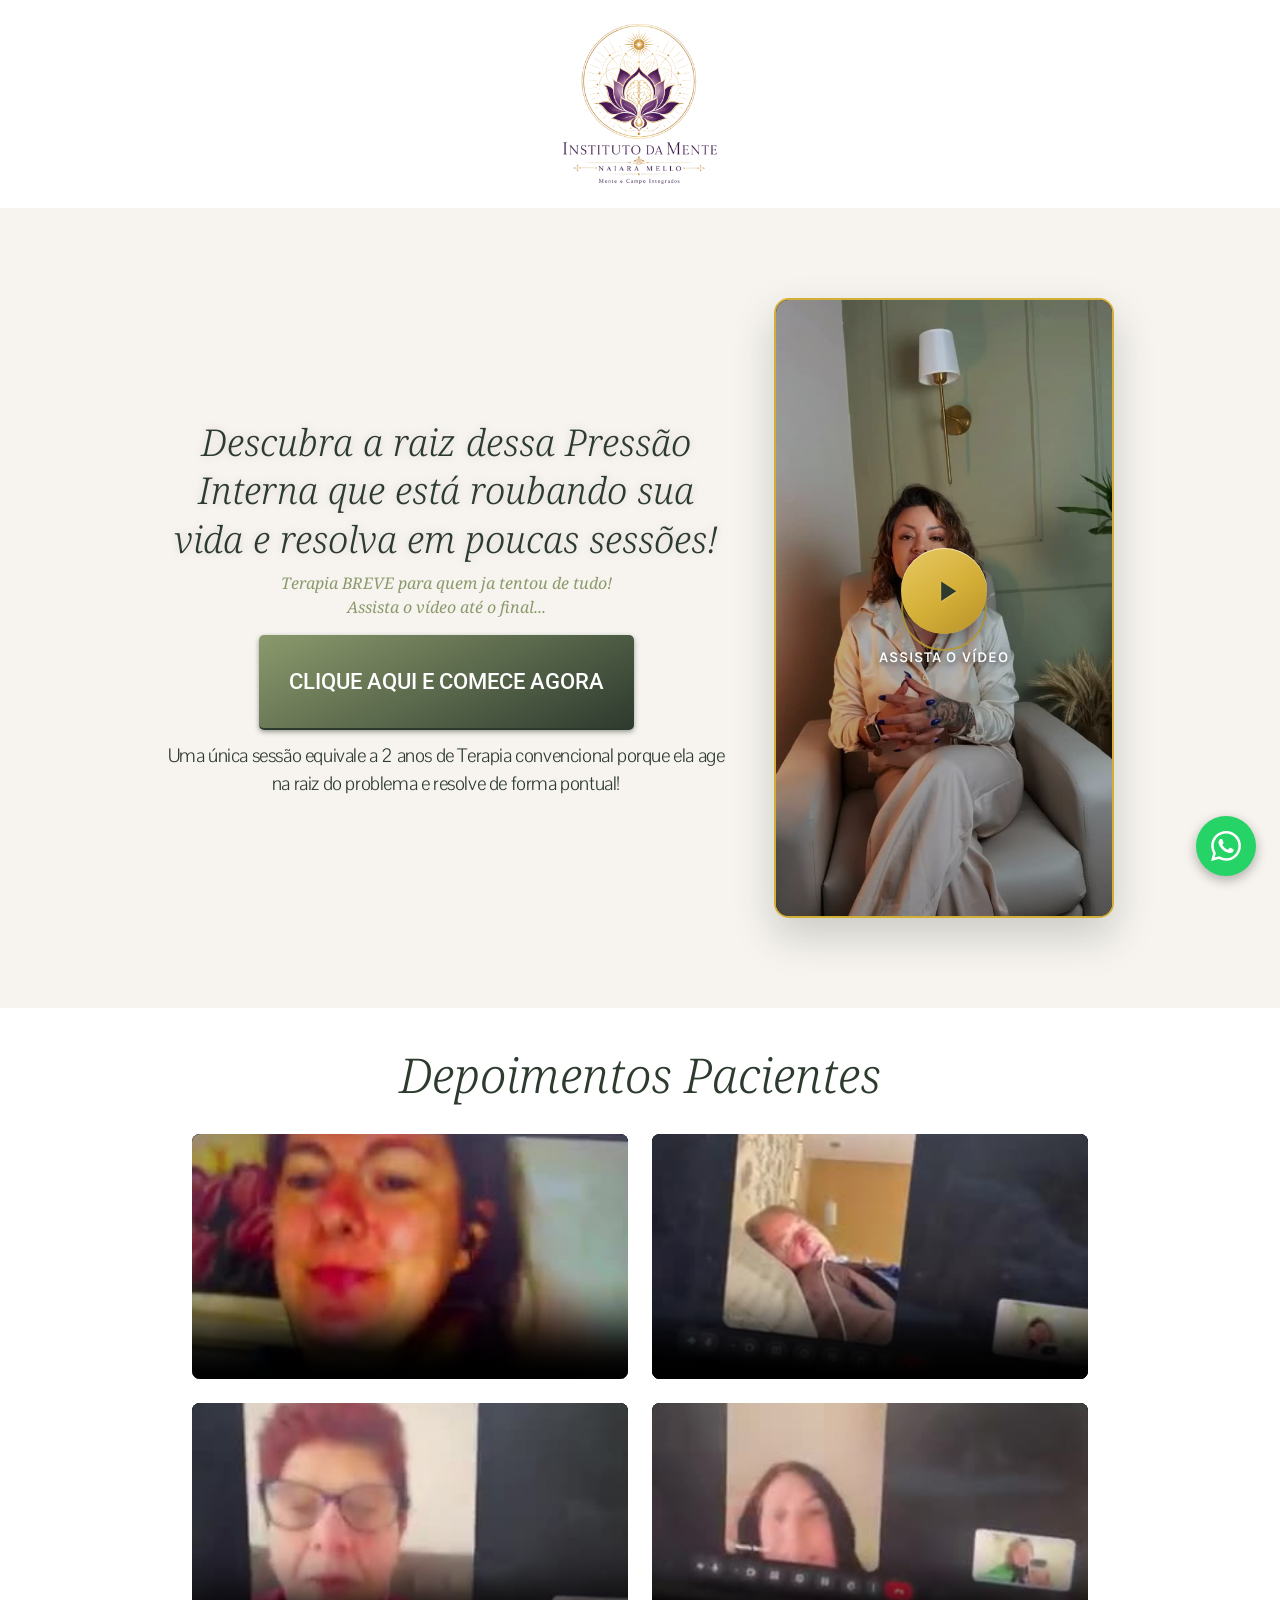
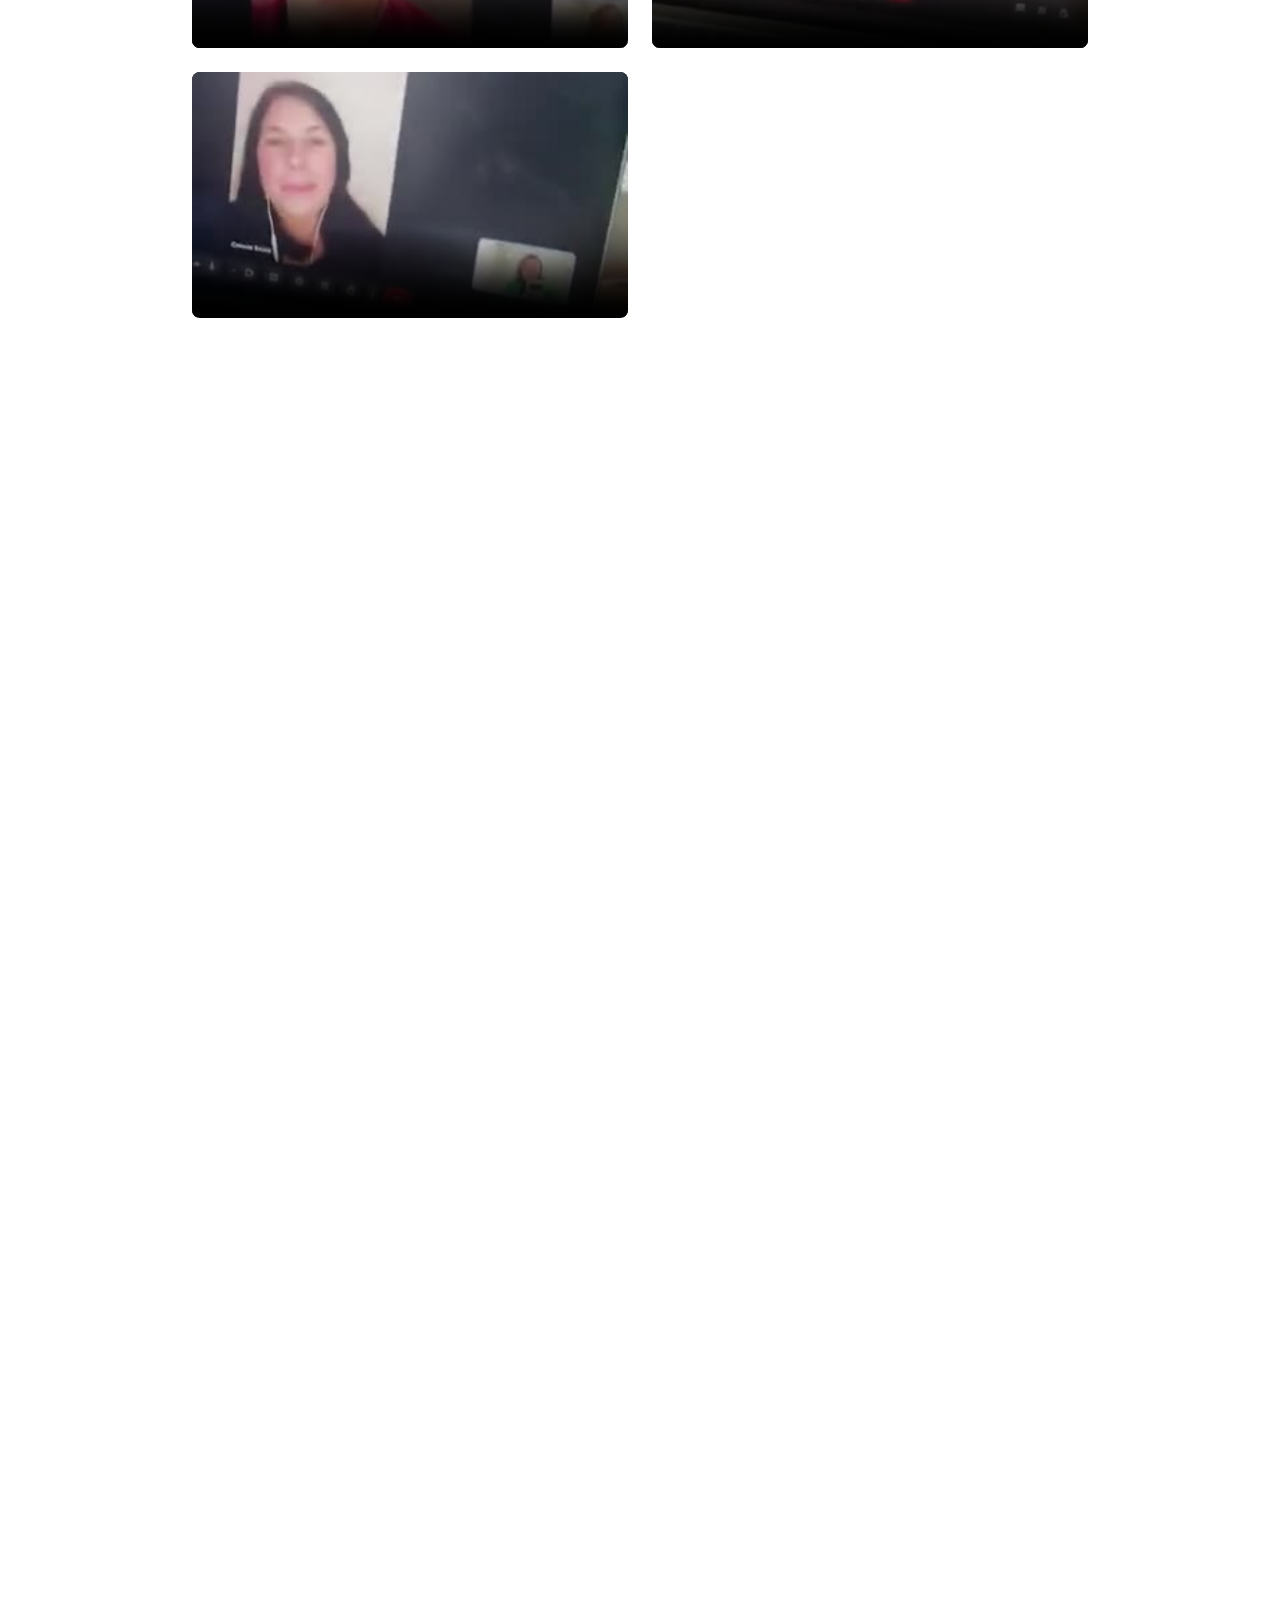
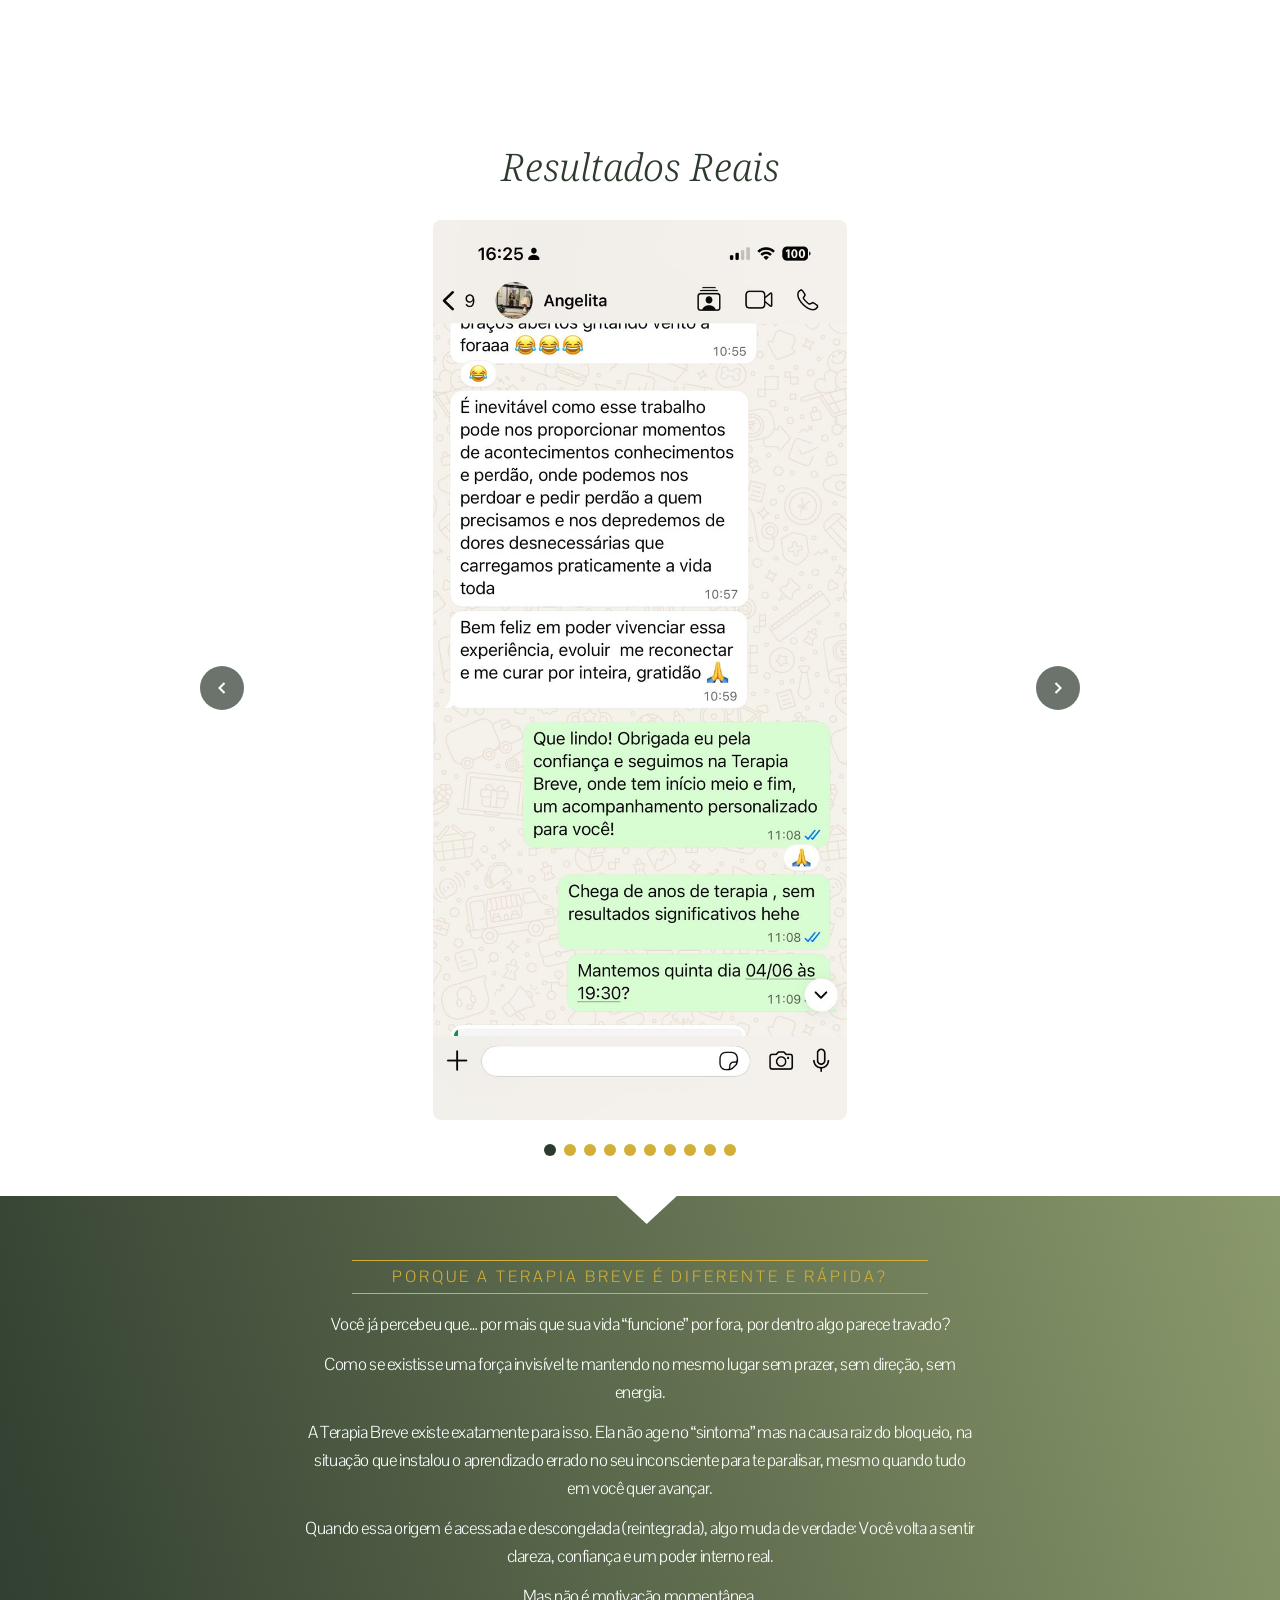
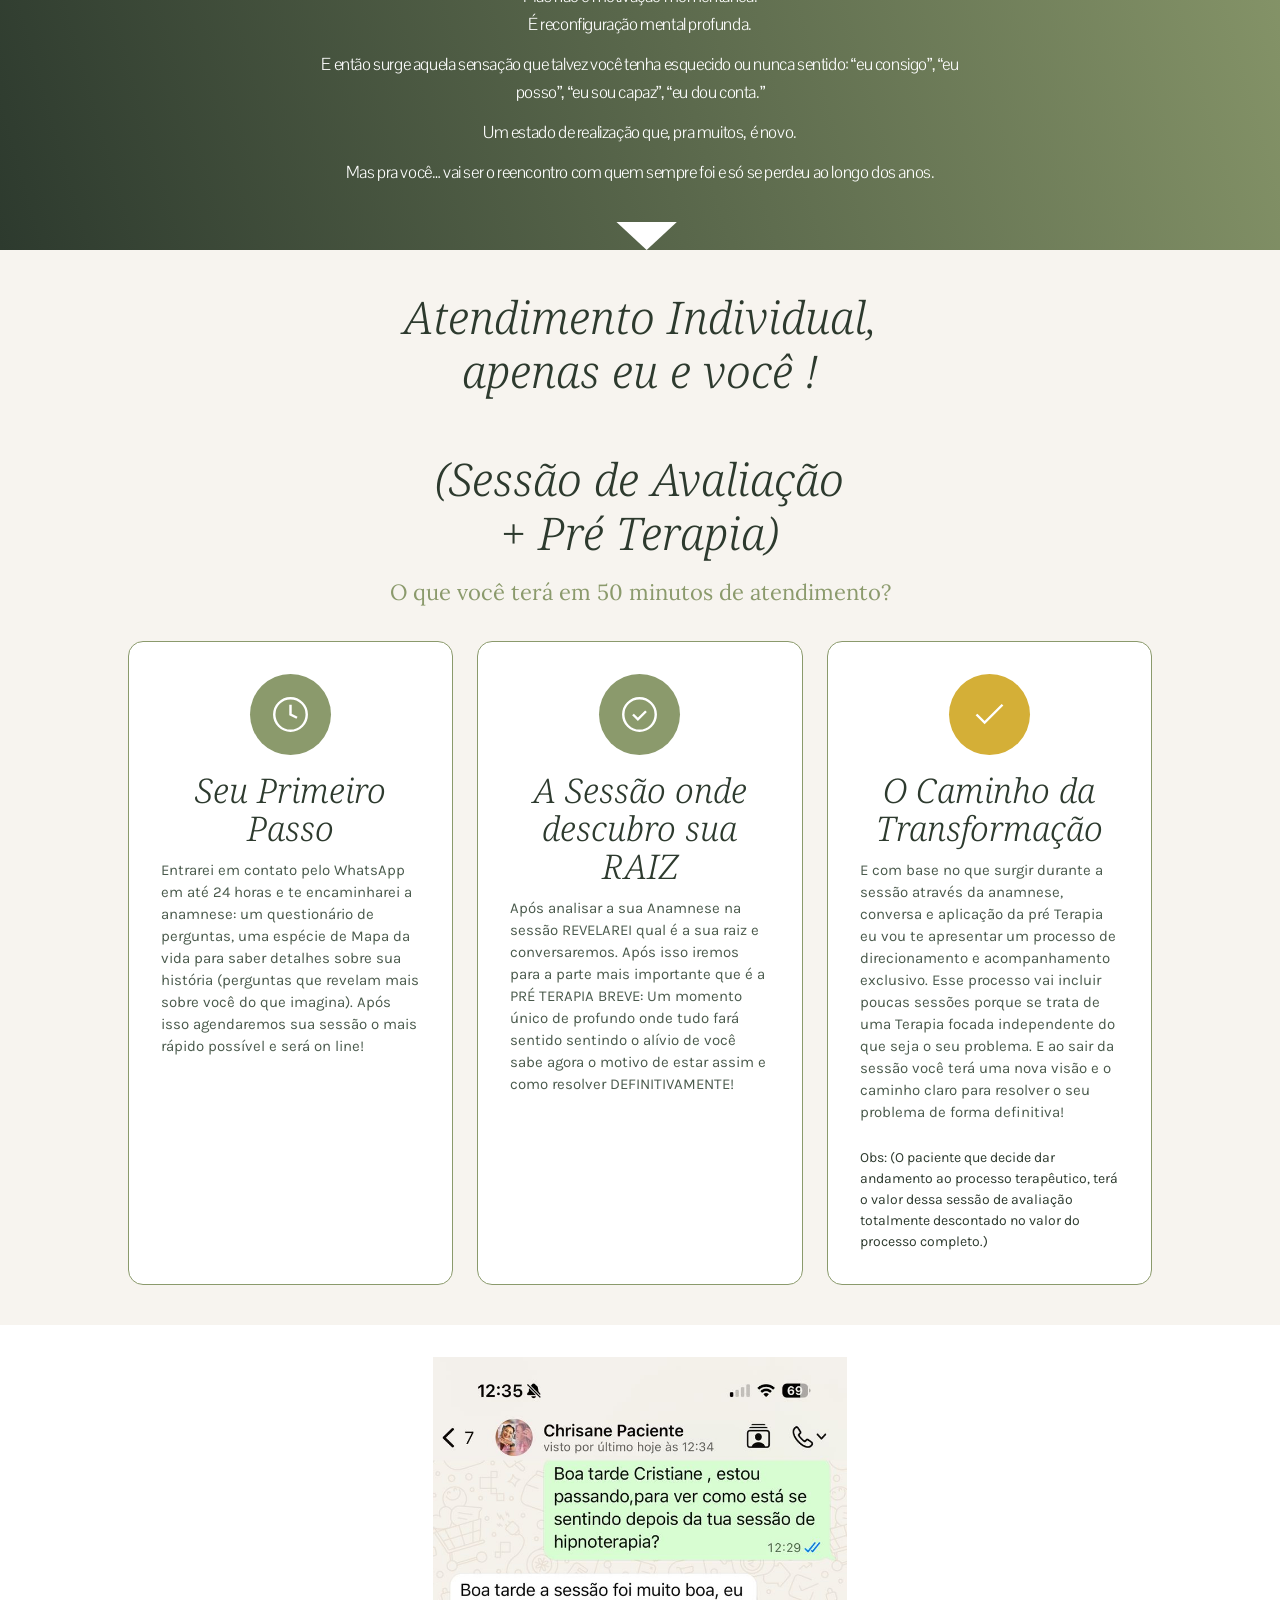
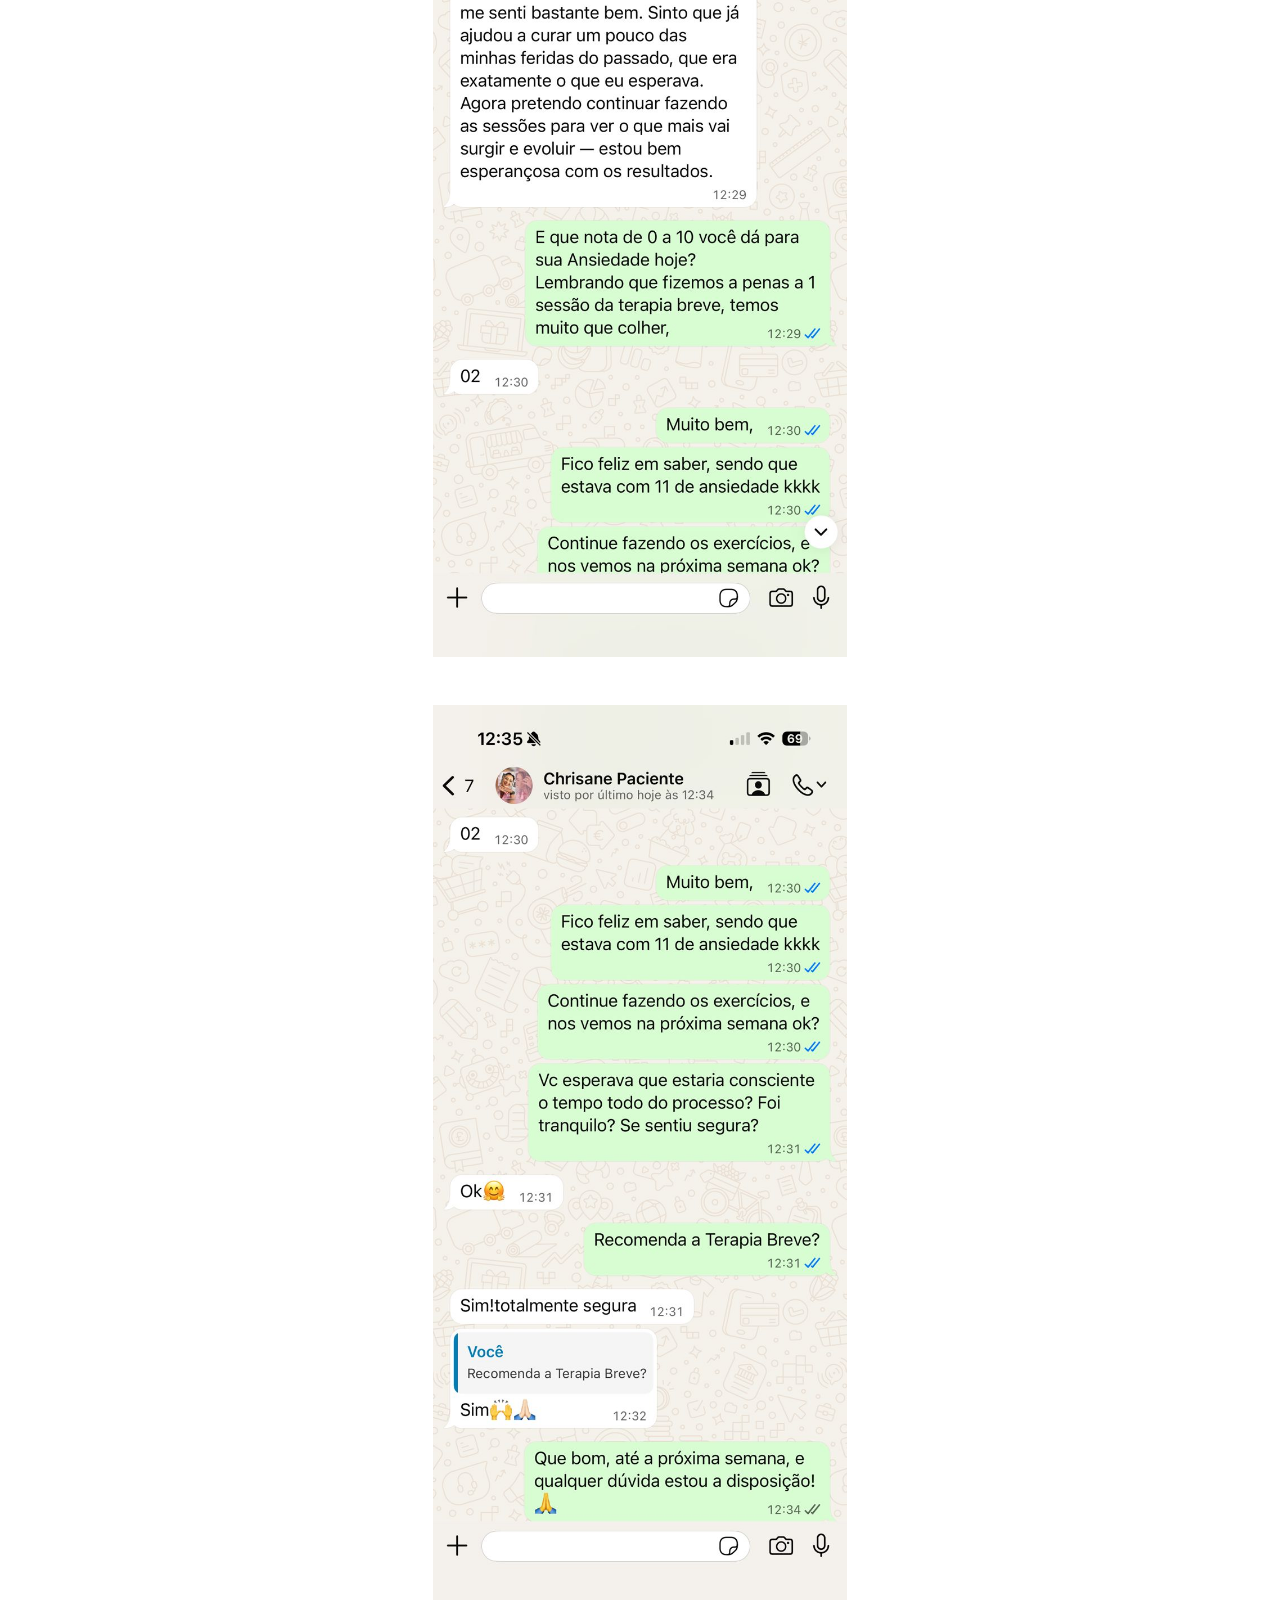
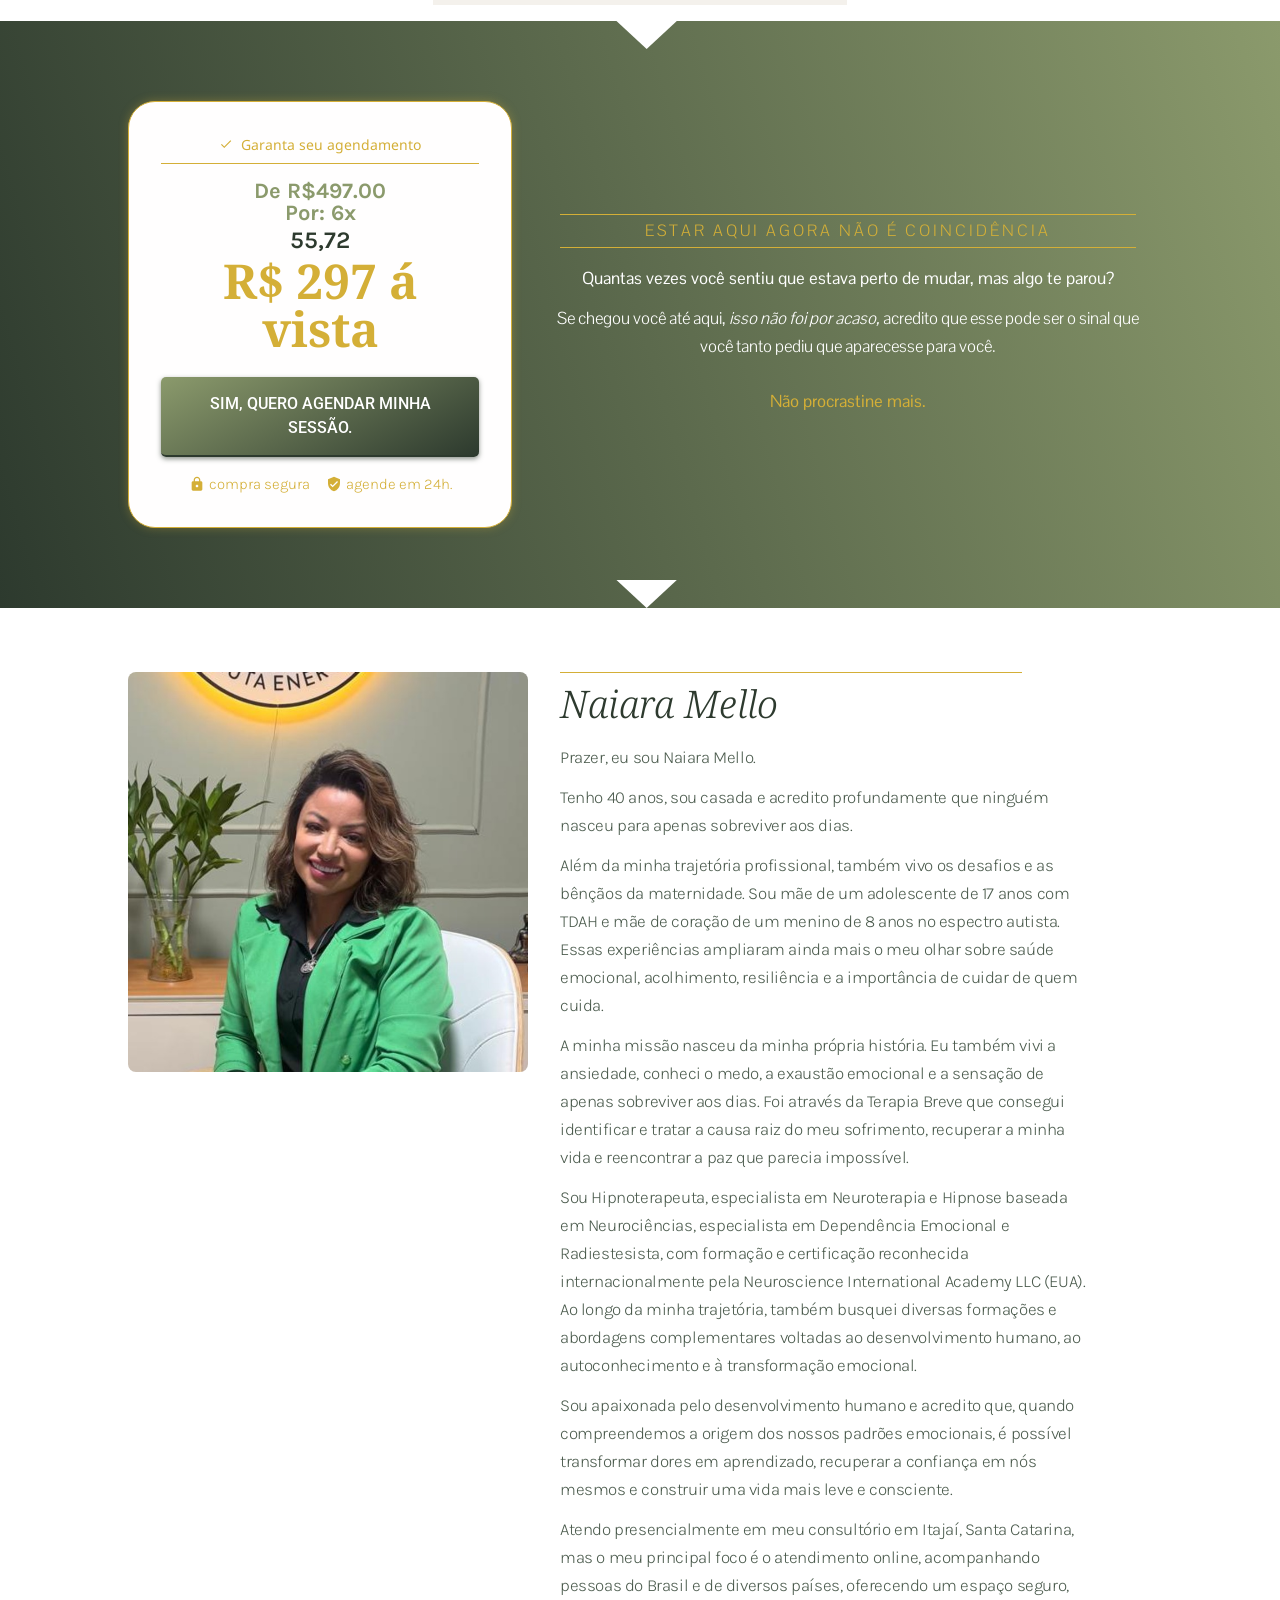
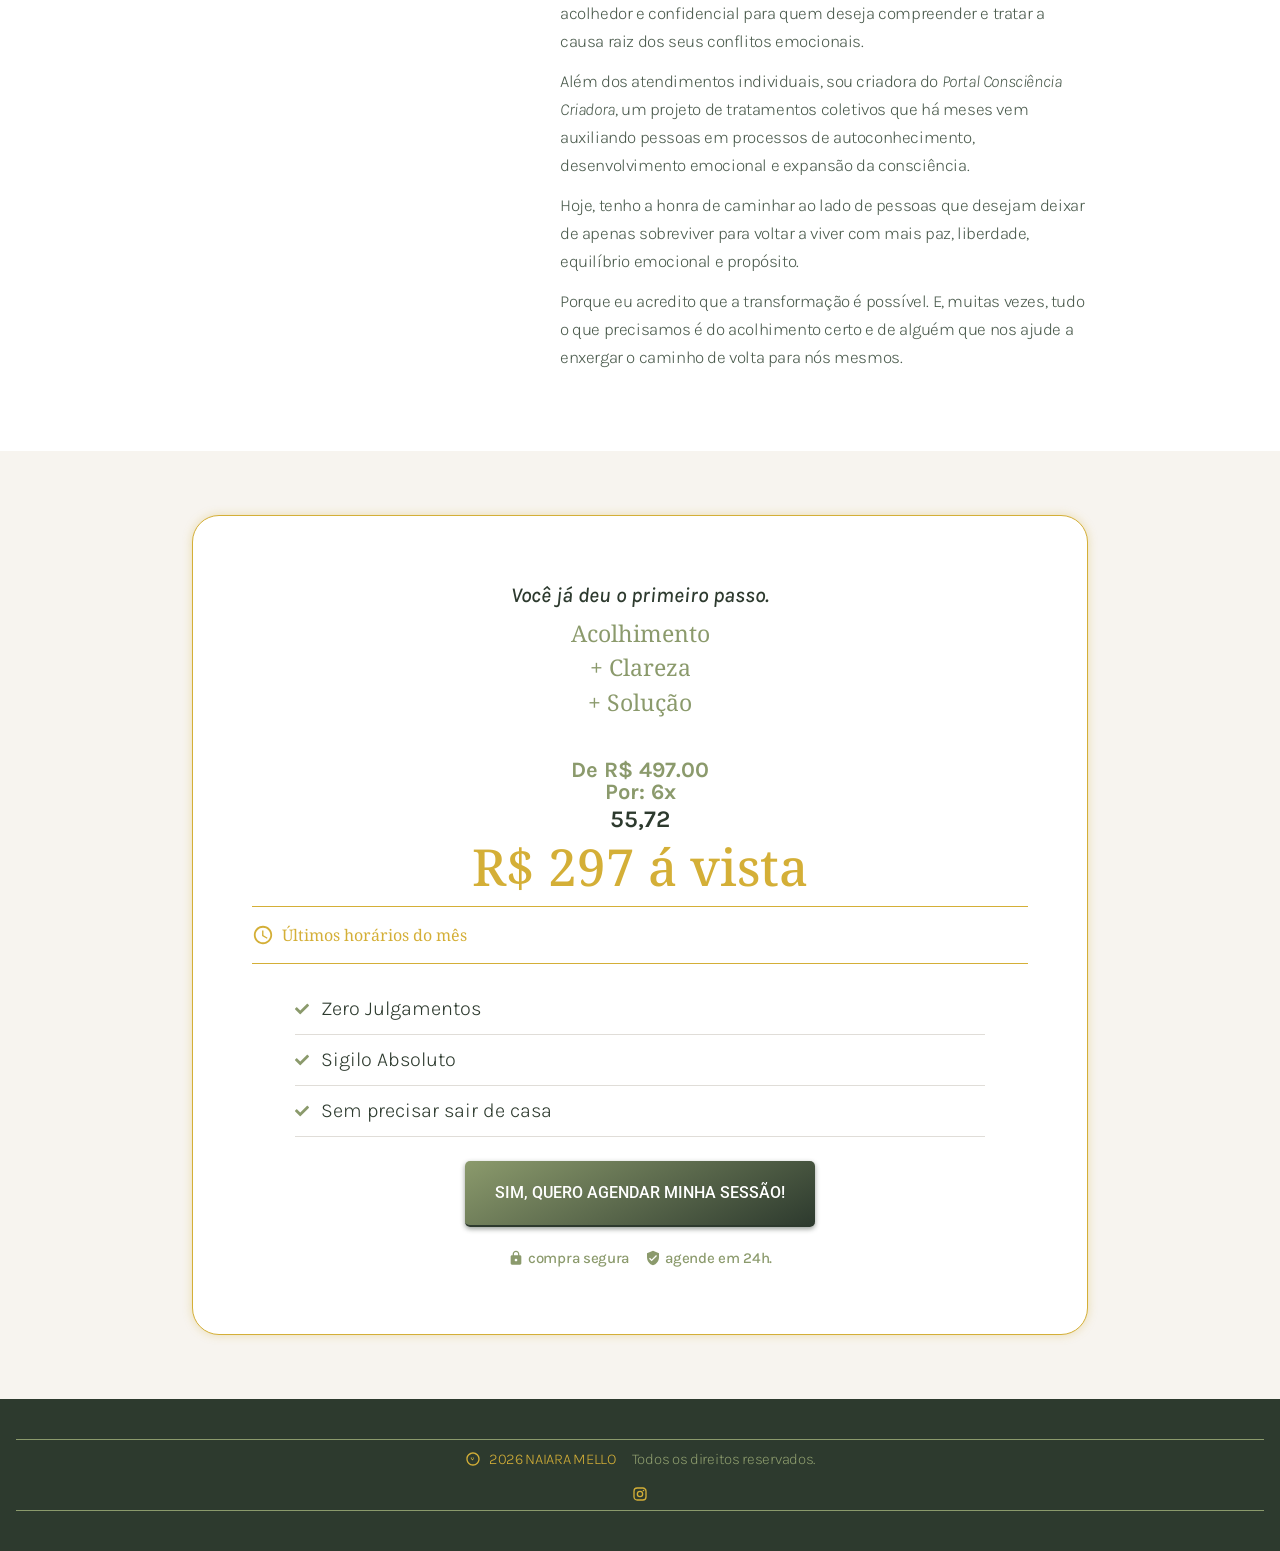
==== commit e1093aa5: "F" ====
--- a/index.html
+++ b/index.html
@@ -8,4 +8,4 @@
 <noscript><iframe src="https://www.googletagmanager.com/ns.html?id=GTM-KZHWX66V"
 height="0" width="0" style="display:none;visibility:hidden"></iframe></noscript>
 <!-- End Google Tag Manager (noscript) -->
-<body class="antialiased" style="margin:0;padding:0"><div class="min-h-screen flex flex-col" style="font-family:Karla, Arial, sans-serif"><header class="flex items-center justify-center py-6 px-4" style="background-color:#FFFFFF"><img src="./images/logo-transp.png" alt="Naiara Mello - Hipnoterapeuta" class="max-h-32 md:max-h-40 w-auto object-contain"/></header><section class="relative flex flex-col items-center justify-center px-0 py-10 md:py-16" style="min-height:800px;background-color:#F7F4EF"><div class="relative z-10 flex flex-col items-center gap-2.5 w-full max-w-4xl px-4"><h2 class="text-center w-full max-w-[60%] min-w-[280px]" style="font-family:&quot;Noto Serif&quot;, serif;font-size:37px;font-weight:300;font-style:italic;color:#2D3A2E;text-shadow:0px 0px 10px rgba(0,0,0,0.15);line-height:1.3">Descubra a raiz dessa Pressão Interna que está roubando sua vida e resolva em poucas sessões!</h2><h2 class="text-center w-full max-w-[50%] min-w-[280px]" style="font-family:&quot;Noto Serif&quot;, serif;font-size:16px;font-weight:400;font-style:italic;color:#8B9A6C;line-height:1.5">Terapia BREVE para quem ja tentou de tudo!<br/>Assista o vídeo até o final...</h2><div class="w-full max-w-[60%] min-w-[280px]" style="border:2px solid #D4AF37;border-radius:15px;overflow:hidden"><div style="position:relative;padding-bottom:56.25%;height:0"><iframe src="https://www.youtube.com/embed/Srkw4sOCvbA?autoplay=0" title="Vídeo Terapia Breve" allow="accelerometer; autoplay; clipboard-write; encrypted-media; gyroscope; picture-in-picture" allowFullScreen="" style="position:absolute;top:0;left:0;width:100%;height:100%;border:none"></iframe></div></div><a href="https://pay.kiwify.com.br/YoRk6ne" target="_blank" rel="noopener noreferrer" class="inline-block mt-4" style="background-image:linear-gradient(333deg, #2D3A2E 0%, #8B9A6C 100%);color:#FFFFFF;font-family:Roboto, sans-serif;font-size:22px;font-weight:500;padding:30px 30px;border-radius:5px;box-shadow:0px 2px 5px 0px rgba(45, 58, 46, 0.48);border-bottom:2px solid #2D3A2E;text-decoration:none;text-align:center">CLIQUE AQUI E COMECE AGORA</a><p class="text-center mt-2" style="font-family:&quot;Pontano Sans&quot;, sans-serif;font-size:19px;font-weight:300;line-height:28px;letter-spacing:-0.4px;color:#2D3A2E;max-width:44%;min-width:280px">Uma única sessão equivale a 2 anos de Terapia convencional porque ela age na raiz do problema e resolve de forma pontual!</p></div></section><section class="flex flex-col items-center py-10 px-4" style="background-color:#FFFFFF"><h2 class="text-center mb-8" style="font-family:&quot;Noto Serif&quot;, serif;font-size:48px;font-weight:300;font-style:italic;color:#2D3A2E;line-height:54px;max-width:46%;min-width:280px">Depoimentos Pacientes</h2><div class="flex flex-col md:flex-row gap-6 w-full max-w-4xl justify-center"><div class="w-full md:w-1/2" style="border-radius:8px;overflow:hidden"><div style="position:relative;padding-bottom:56.25%;height:0;background-color:#000"><video src="./videos/depoimento-01.mp4" poster="./videos/poster-01.jpg" controls preload="metadata" playsinline style="position:absolute;top:0;left:0;width:100%;height:100%;object-fit:cover;object-position:center 21%;background-color:#000"></video></div></div><div class="w-full md:w-1/2" style="border-radius:8px;overflow:hidden"><div style="position:relative;padding-bottom:56.25%;height:0;background-color:#000"><video src="./videos/depoimento-02.mp4" poster="./videos/poster-02.jpg" controls preload="metadata" playsinline style="position:absolute;top:0;left:0;width:100%;height:100%;object-fit:cover;object-position:center 56%;background-color:#000"></video></div></div></div><div class="flex flex-col md:flex-row gap-6 w-full max-w-4xl justify-center mt-6"><div class="w-full md:w-1/2" style="border-radius:8px;overflow:hidden"><div style="position:relative;padding-bottom:56.25%;height:0;background-color:#000"><video src="./videos/depoimento-03.mp4" poster="./videos/poster-03.jpg" controls preload="metadata" playsinline style="position:absolute;top:0;left:0;width:100%;height:100%;object-fit:cover;object-position:center 58%;background-color:#000"></video></div></div><div class="w-full md:w-1/2" style="border-radius:8px;overflow:hidden"><div style="position:relative;padding-bottom:56.25%;height:0;background-color:#000"><video src="./videos/depoimento-04.mp4" poster="./videos/poster-04.jpg" controls preload="metadata" playsinline style="position:absolute;top:0;left:0;width:100%;height:100%;object-fit:cover;object-position:center 80%;background-color:#000"></video></div></div></div><div class="flex flex-col md:flex-row gap-6 w-full max-w-4xl justify-center mt-6"><div class="w-full md:w-1/2" style="border-radius:8px;overflow:hidden"><div style="position:relative;padding-bottom:56.25%;height:0;background-color:#000"><video src="./videos/depoimento-05.mp4" poster="./videos/poster-05.jpg" controls preload="metadata" playsinline style="position:absolute;top:0;left:0;width:100%;height:100%;object-fit:cover;object-position:center 50%;background-color:#000"></video></div></div><div class="w-full md:w-1/2" style="border-radius:8px;overflow:hidden"><div style="position:relative;padding-bottom:56.25%;height:0"><iframe src="https://www.youtube.com/embed/5NuvgyTWDA4" title="Depoimento 1" allow="accelerometer; autoplay; clipboard-write; encrypted-media; gyroscope; picture-in-picture" allowFullScreen="" loading="lazy" style="position:absolute;top:0;left:0;width:100%;height:100%;border:none"></iframe></div></div></div><div class="flex flex-col md:flex-row gap-6 w-full max-w-4xl justify-center mt-6"><div class="w-full md:w-1/2" style="border-radius:8px;overflow:hidden"><div style="position:relative;padding-bottom:56.25%;height:0"><iframe src="https://www.youtube.com/embed/OIV5vB7eaJ0" title="Depoimento 2" allow="accelerometer; autoplay; clipboard-write; encrypted-media; gyroscope; picture-in-picture" allowFullScreen="" loading="lazy" style="position:absolute;top:0;left:0;width:100%;height:100%;border:none"></iframe></div></div><div class="w-full md:w-1/2" style="border-radius:8px;overflow:hidden"><div style="position:relative;padding-bottom:56.25%;height:0"><iframe src="https://www.youtube.com/embed/z0gumG6j528" title="Depoimento 3" allow="accelerometer; autoplay; clipboard-write; encrypted-media; gyroscope; picture-in-picture" allowFullScreen="" loading="lazy" style="position:absolute;top:0;left:0;width:100%;height:100%;border:none"></iframe></div></div></div><div class="flex flex-col md:flex-row gap-6 w-full max-w-4xl justify-center mt-6"><div class="w-full md:w-1/2" style="border-radius:8px;overflow:hidden"><div style="position:relative;padding-bottom:56.25%;height:0"><iframe src="https://www.youtube.com/embed/viNJPNhbShY" title="Depoimento 4" allow="accelerometer; autoplay; clipboard-write; encrypted-media; gyroscope; picture-in-picture" allowFullScreen="" loading="lazy" style="position:absolute;top:0;left:0;width:100%;height:100%;border:none"></iframe></div></div><div class="w-full md:w-1/2" style="border-radius:8px;overflow:hidden"><div style="position:relative;padding-bottom:56.25%;height:0"><iframe src="https://www.youtube.com/embed/JbkxbECKyn4" title="Depoimento 5" allow="accelerometer; autoplay; clipboard-write; encrypted-media; gyroscope; picture-in-picture" allowFullScreen="" loading="lazy" style="position:absolute;top:0;left:0;width:100%;height:100%;border:none"></iframe></div></div></div><div class="flex flex-col md:flex-row gap-6 w-full max-w-4xl justify-center mt-6"><div class="w-full md:w-1/2" style="border-radius:8px;overflow:hidden"><div style="position:relative;padding-bottom:56.25%;height:0"><iframe src="https://www.youtube.com/embed/8340Yfea0PA" title="Depoimento 6" allow="accelerometer; autoplay; clipboard-write; encrypted-media; gyroscope; picture-in-picture" allowFullScreen="" loading="lazy" style="position:absolute;top:0;left:0;width:100%;height:100%;border:none"></iframe></div></div><div class="w-full md:w-1/2" style="border-radius:8px;overflow:hidden"><div style="position:relative;padding-bottom:56.25%;height:0"><iframe src="https://www.youtube.com/embed/S9zZOG1-YQs" title="Depoimento 7" allow="accelerometer; autoplay; clipboard-write; encrypted-media; gyroscope; picture-in-picture" allowFullScreen="" loading="lazy" style="position:absolute;top:0;left:0;width:100%;height:100%;border:none"></iframe></div></div></div><div class="flex flex-col md:flex-row gap-6 w-full max-w-4xl justify-center mt-6"><div class="w-full md:w-1/2" style="border-radius:8px;overflow:hidden"><div style="position:relative;padding-bottom:56.25%;height:0"><iframe src="https://www.youtube.com/embed/ZASeVOnLyxI" title="Depoimento 8" allow="accelerometer; autoplay; clipboard-write; encrypted-media; gyroscope; picture-in-picture" allowFullScreen="" loading="lazy" style="position:absolute;top:0;left:0;width:100%;height:100%;border:none"></iframe></div></div><div class="w-full md:w-1/2" style="border-radius:8px;overflow:hidden"><div style="position:relative;padding-bottom:56.25%;height:0"><iframe src="https://www.youtube.com/embed/hVFfHdoKX-M" title="Depoimento 9" allow="accelerometer; autoplay; clipboard-write; encrypted-media; gyroscope; picture-in-picture" allowFullScreen="" loading="lazy" style="position:absolute;top:0;left:0;width:100%;height:100%;border:none"></iframe></div></div></div><div class="flex flex-col md:flex-row gap-6 w-full max-w-4xl justify-center mt-6"><div class="w-full md:w-1/2" style="border-radius:8px;overflow:hidden"><div style="position:relative;padding-bottom:56.25%;height:0"><iframe src="https://www.youtube.com/embed/YgyaaA6qwUY" title="Depoimento 10" allow="accelerometer; autoplay; clipboard-write; encrypted-media; gyroscope; picture-in-picture" allowFullScreen="" loading="lazy" style="position:absolute;top:0;left:0;width:100%;height:100%;border:none"></iframe></div></div><div class="w-full md:w-1/2" style="border-radius:8px;overflow:hidden"><div style="position:relative;padding-bottom:56.25%;height:0"><iframe src="https://www.youtube.com/embed/aZZZM23TbY4" title="Depoimento 11" allow="accelerometer; autoplay; clipboard-write; encrypted-media; gyroscope; picture-in-picture" allowFullScreen="" loading="lazy" style="position:absolute;top:0;left:0;width:100%;height:100%;border:none"></iframe></div></div></div></section><section class="flex flex-col items-center py-10 px-4" style="background-color:#FFFFFF"><h2 class="text-center mb-8" style="font-family:&quot;Noto Serif&quot;, serif;font-size:38px;font-weight:300;font-style:italic;color:#2D3A2E;line-height:44px;min-width:280px">Resultados Reais</h2><div id="carousel-resultados" class="relative w-full max-w-4xl" style="overflow:hidden"><div id="carousel-track" class="flex transition-transform duration-500 ease-in-out"><div class="w-full flex-shrink-0 flex items-center justify-center px-2"><img src="./images/prova-social-01.jpg" alt="Prova Social 1" class="max-w-full" style="max-height:900px;object-fit:contain;border-radius:8px"/></div><div class="w-full flex-shrink-0 flex items-center justify-center px-2"><img src="./images/prova-social-02.jpg" alt="Prova Social 2" class="max-w-full" style="max-height:900px;object-fit:contain;border-radius:8px"/></div><div class="w-full flex-shrink-0 flex items-center justify-center px-2"><img src="./images/prova-social-03.jpg" alt="Prova Social 3" class="max-w-full" style="max-height:900px;object-fit:contain;border-radius:8px"/></div><div class="w-full flex-shrink-0 flex items-center justify-center px-2"><img src="./images/depoimento-1.jpeg" alt="Prova Social 4" class="max-w-full" style="max-height:900px;object-fit:contain;border-radius:8px"/></div><div class="w-full flex-shrink-0 flex items-center justify-center px-2"><img src="./images/depoimento-2.jpeg" alt="Prova Social 5" class="max-w-full" style="max-height:900px;object-fit:contain;border-radius:8px"/></div><div class="w-full flex-shrink-0 flex items-center justify-center px-2"><img src="./images/depoimento-3.jpeg" alt="Prova Social 6" class="max-w-full" style="max-height:900px;object-fit:contain;border-radius:8px"/></div><div class="w-full flex-shrink-0 flex items-center justify-center px-2"><img src="./images/depoimento-4.jpeg" alt="Prova Social 7" class="max-w-full" style="max-height:900px;object-fit:contain;border-radius:8px"/></div><div class="w-full flex-shrink-0 flex items-center justify-center px-2"><img src="./images/depoimento-5.jpeg" alt="Prova Social 8" class="max-w-full" style="max-height:900px;object-fit:contain;border-radius:8px"/></div><div class="w-full flex-shrink-0 flex items-center justify-center px-2"><img src="./images/depoimento-6.jpeg" alt="Prova Social 9" class="max-w-full" style="max-height:900px;object-fit:contain;border-radius:8px"/></div><div class="w-full flex-shrink-0 flex items-center justify-center px-2"><img src="./images/depoimento-7.jpeg" alt="Prova Social 10" class="max-w-full" style="max-height:900px;object-fit:contain;border-radius:8px"/></div></div><button id="carousel-prev" class="absolute left-2 top-1/2 -translate-y-1/2 z-10 flex items-center justify-center" style="width:44px;height:44px;border-radius:50%;background-color:rgba(45,58,46,0.7);border:none;cursor:pointer" aria-label="Anterior"><svg width="20" height="20" viewBox="0 0 24 24" fill="none" stroke="#FFFFFF" stroke-width="2.5"><polyline points="15,18 9,12 15,6"></polyline></svg></button><button id="carousel-next" class="absolute right-2 top-1/2 -translate-y-1/2 z-10 flex items-center justify-center" style="width:44px;height:44px;border-radius:50%;background-color:rgba(45,58,46,0.7);border:none;cursor:pointer" aria-label="Próximo"><svg width="20" height="20" viewBox="0 0 24 24" fill="none" stroke="#FFFFFF" stroke-width="2.5"><polyline points="9,6 15,12 9,18"></polyline></svg></button><div id="carousel-dots" class="flex items-center justify-center gap-2 mt-6"></div></div></section><script>(function(){var track=document.getElementById('carousel-track');var slides=track.children;var total=slides.length;var current=0;var dotsContainer=document.getElementById('carousel-dots');for(var i=0;i<total;i++){var dot=document.createElement('button');dot.style.width='12px';dot.style.height='12px';dot.style.borderRadius='50%';dot.style.border='none';dot.style.cursor='pointer';dot.style.backgroundColor=i===0?'#2D3A2E':'#D4AF37';dot.style.transition='background-color 0.3s';dot.setAttribute('aria-label','Slide '+(i+1));(function(idx){dot.addEventListener('click',function(){goTo(idx)})})(i);dotsContainer.appendChild(dot)}function goTo(idx){current=idx;track.style.transform='translateX(-'+current*100+'%)';updateDots()}function updateDots(){var dots=dotsContainer.children;for(var i=0;i<dots.length;i++){dots[i].style.backgroundColor=i===current?'#2D3A2E':'#D4AF37'}}document.getElementById('carousel-prev').addEventListener('click',function(){goTo((current-1+total)%total)});document.getElementById('carousel-next').addEventListener('click',function(){goTo((current+1)%total)});var startX=0;var isDragging=false;track.addEventListener('touchstart',function(e){startX=e.touches[0].clientX;isDragging=true});track.addEventListener('touchend',function(e){if(!isDragging)return;isDragging=false;var diff=startX-e.changedTouches[0].clientX;if(Math.abs(diff)>50){if(diff>0){goTo((current+1)%total)}else{goTo((current-1+total)%total)}}});var autoPlay=setInterval(function(){goTo((current+1)%total)},5000);var container=document.getElementById('carousel-resultados');container.addEventListener('mouseenter',function(){clearInterval(autoPlay)});container.addEventListener('mouseleave',function(){autoPlay=setInterval(function(){goTo((current+1)%total)},5000)})})();</script><section class="relative py-16 px-4 md:px-0" style="background-image:linear-gradient(254deg, #8B9A6C 0%, #2D3A2E 100%)"><div class="absolute top-0 left-0 right-0 w-full overflow-hidden" style="z-index:2;pointer-events:none"><svg xmlns="http://www.w3.org/2000/svg" viewBox="0 0 700 10" preserveAspectRatio="none" style="width:calc(165% + 1.3px);height:28px;margin-left:-32%"><path fill="#FFFFFF" d="M350,10L340,0h20L350,10z"></path></svg></div><div class="absolute bottom-0 left-0 right-0 w-full overflow-hidden" style="z-index:2;pointer-events:none"><svg xmlns="http://www.w3.org/2000/svg" viewBox="0 0 700 10" preserveAspectRatio="none" style="width:calc(165% + 1.3px);height:28px;margin-left:-32%"><path fill="#FFFFFF" d="M350,10L340,0h20L350,10z"></path></svg></div><div class="relative z-10 max-w-5xl mx-auto flex flex-col items-center"><div class="text-center border-t border-b py-1 px-6 mb-4 w-full max-w-xl" style="border-color:#D4AF37"><p style="font-family:&quot;Pontano Sans&quot;, sans-serif;font-size:16px;font-weight:300;text-transform:uppercase;letter-spacing:3px;color:#D4AF37">Porque a terapia breve é diferente e rápida?</p></div><div class="text-center max-w-[66%] min-w-[280px]" style="font-family:&quot;Pontano Sans&quot;, sans-serif;font-size:17px;font-weight:300;line-height:28px;letter-spacing:-0.4px;color:#FFFFFF"><p class="mb-3">Você já percebeu que… por mais que sua vida “funcione” por fora, por dentro algo parece travado?</p><p class="mb-3">Como se existisse uma força invisível te mantendo no mesmo lugar sem prazer, sem direção, sem energia.</p><p class="mb-3">A Terapia Breve existe exatamente para isso. Ela não age no “sintoma” mas na causa raiz do bloqueio, na situação que instalou o aprendizado errado no seu inconsciente para te paralisar, mesmo quando tudo em você quer avançar.</p><p class="mb-3">Quando essa origem é acessada e descongelada (reintegrada), algo muda de verdade: Você volta a sentir clareza, confiança e um poder interno real.</p><p class="mb-3">Mas não é motivação momentânea.<br/>É reconfiguração mental profunda.</p><p class="mb-3">E então surge aquela sensação que talvez você tenha esquecido ou nunca sentido: “eu consigo”, “eu posso”, “eu sou capaz”, “eu dou conta.”</p><p class="mb-3">Um estado de realização que, pra muitos, é novo.</p><p>Mas pra você… vai ser o reencontro com quem sempre foi e só se perdeu ao longo dos anos.</p></div></div></section><section class="py-10 px-4 md:px-0" style="background-color:#F7F4EF"><div class="max-w-5xl mx-auto flex flex-col items-center"><h2 class="text-center mb-4" style="font-family:&quot;Noto Serif&quot;, serif;font-size:45px;font-weight:300;font-style:italic;color:#2D3A2E;max-width:47%;min-width:280px;line-height:1.2">Atendimento Individual, apenas <i> eu e você !</i><br/><br/>(Sessão de Avaliação <br/>+ Pré Terapia)</h2><h2 class="text-center mb-8" style="font-family:&quot;Lora&quot;, serif;font-size:22px;font-weight:400;color:#8B9A6C">O que você terá em 50 minutos de atendimento?</h2><div class="flex flex-col md:flex-row gap-6 w-full max-w-5xl"><div class="flex-1 flex flex-col items-center text-center p-8" style="background-color:#FFFFFF;border:1px solid #8B9A6C;border-radius:15px"><div class="flex items-center justify-center mb-4" style="width:81px;height:81px;border-radius:50%;background-color:#8B9A6C"><svg width="39" height="39" viewBox="0 0 24 24" fill="none" stroke="#FFFFFF" stroke-width="1.5"><circle cx="12" cy="12" r="10"></circle><polyline points="12,6 12,12 16,14"></polyline></svg></div><h3 class="mb-3" style="font-family:&quot;Noto Serif&quot;, serif;font-size:34px;font-weight:300;font-style:italic;color:#2D3A2E;line-height:38px">Seu Primeiro Passo</h3><p style="font-family:Karla, sans-serif;font-size:15px;font-weight:400;line-height:22px;color:#4A5A4C;text-align:left">Entrarei em contato pelo WhatsApp em até 24 horas e te encaminharei a anamnese: um questionário de perguntas, uma espécie de Mapa da vida para saber detalhes sobre sua história (perguntas que revelam mais sobre você do que imagina). Após isso agendaremos sua sessão o mais rápido possível e será on line!</p></div><div class="flex-1 flex flex-col items-center text-center p-8" style="background-color:#FFFFFF;border:1px solid #8B9A6C;border-radius:15px"><div class="flex items-center justify-center mb-4" style="width:81px;height:81px;border-radius:50%;background-color:#8B9A6C"><svg width="39" height="39" viewBox="0 0 24 24" fill="none" stroke="#FFFFFF" stroke-width="1.5"><path d="M12 2C6.48 2 2 6.48 2 12s4.48 10 10 10 10-4.48 10-10S17.52 2 12 2z"></path><path d="M8 12l3 3 5-5"></path></svg></div><h3 class="mb-3" style="font-family:&quot;Noto Serif&quot;, serif;font-size:34px;font-weight:300;font-style:italic;color:#2D3A2E;line-height:38px">A Sessão onde descubro sua RAIZ</h3><p style="font-family:Karla, sans-serif;font-size:15px;font-weight:400;line-height:22px;color:#4A5A4C;text-align:left">Após analisar a sua Anamnese na sessão REVELAREI qual é a sua raiz e conversaremos. Após isso iremos para a parte mais importante que é a PRÉ TERAPIA BREVE: Um momento único de profundo onde tudo fará sentido sentindo o alívio de você sabe agora o motivo de estar assim e como resolver DEFINITIVAMENTE!</p></div><div class="flex-1 flex flex-col items-center text-center p-8" style="background-color:#FFFFFF;border:1px solid #8B9A6C;border-radius:15px"><div class="flex items-center justify-center mb-4" style="width:81px;height:81px;border-radius:50%;background-color:#D4AF37"><svg width="39" height="39" viewBox="0 0 24 24" fill="none" stroke="#FFFFFF" stroke-width="1.5"><polyline points="20,6 9,17 4,12"></polyline></svg></div><h3 class="mb-3" style="font-family:&quot;Noto Serif&quot;, serif;font-size:34px;font-weight:300;font-style:italic;color:#2D3A2E;line-height:38px">O Caminho da Transformação</h3><p style="font-family:Karla, sans-serif;font-size:15px;font-weight:400;line-height:22px;color:#4A5A4C;text-align:left">E com base no que surgir durante a sessão através da anamnese, conversa e aplicação da pré Terapia eu vou te apresentar um processo de direcionamento e acompanhamento exclusivo. Esse processo vai incluir poucas sessões porque se trata de uma Terapia focada independente do que seja o seu problema. E ao sair da sessão você terá uma nova visão e o caminho claro para resolver o seu problema de forma definitiva!</p><br/><span style="color:#2D3A2E;font-size:14px;text-align:left">Obs: (O paciente que decide dar andamento ao processo terapêutico, terá o valor dessa sessão de avaliação totalmente descontado no valor do processo completo.)</span></div></div></div></section><section class="flex flex-col items-center py-8 px-4" style="background-color:#FFFFFF"><img src="./images/imagem-02.jpeg" alt="Imagem" class="max-w-full" style="max-height:900px;object-fit:contain"/></section><section class="flex flex-col items-center py-4 px-4" style="background-color:#FFFFFF"><img src="./images/imagem-03.jpeg" alt="Imagem" class="max-w-full" style="max-height:900px;object-fit:contain"/></section><section class="relative py-20 px-4 md:px-0" style="background-image:linear-gradient(254deg, #8B9A6C 0%, #2D3A2E 100%)"><div class="absolute top-0 left-0 right-0 w-full overflow-hidden" style="z-index:2;pointer-events:none"><svg xmlns="http://www.w3.org/2000/svg" viewBox="0 0 700 10" preserveAspectRatio="none" style="width:calc(165% + 1.3px);height:28px;margin-left:-32%"><path fill="#FFFFFF" d="M350,10L340,0h20L350,10z"></path></svg></div><div class="absolute bottom-0 left-0 right-0 w-full overflow-hidden" style="z-index:2;pointer-events:none"><svg xmlns="http://www.w3.org/2000/svg" viewBox="0 0 700 10" preserveAspectRatio="none" style="width:calc(165% + 1.3px);height:28px;margin-left:-32%"><path fill="#FFFFFF" d="M350,10L340,0h20L350,10z"></path></svg></div><div class="relative z-10 max-w-5xl mx-auto flex flex-col md:flex-row items-center justify-evenly gap-8"><div class="flex flex-col items-center p-8 w-full max-w-sm" style="background-color:#FFFEFE;border:1px solid #D4AF37;border-radius:27px;box-shadow:0px 0px 10px 0px rgba(212, 175, 55, 0.35)"><div class="flex items-center gap-2 mb-2"><svg width="14" height="14" viewBox="0 0 24 24" fill="#D4AF37"><path d="M9 16.17L4.83 12l-1.42 1.41L9 19 21 7l-1.41-1.41z"></path></svg><span style="font-family:&quot;Noto Sans&quot;, sans-serif;font-weight:400;color:#D4AF37;font-size:14px">Garanta seu agendamento</span></div><div class="w-full mb-4" style="border-top:1px solid #D4AF37"></div><p style="font-family:Karla, sans-serif;font-size:22px;font-weight:700;color:#8B9A6C;line-height:1em;text-align:center">De R$497.00<br/>Por: 6x</p><p style="font-family:Karla, sans-serif;font-size:24px;font-weight:600;color:#2D3A2E;line-height:1em;text-align:center;margin-top:4px">55,72</p><p style="font-family:&quot;Noto Serif&quot;, serif;font-size:48px;font-weight:700;color:#D4AF37;line-height:1em;text-align:center;margin-top:5px">R$ 297 á vista</p><a href="https://pay.kiwify.com.br/YoRk6ne" target="_blank" rel="noopener noreferrer" class="inline-block mt-6" style="background-image:linear-gradient(333deg, #2D3A2E 0%, #8B9A6C 100%);color:#FFFFFF;font-family:Roboto, sans-serif;font-size:16px;font-weight:500;padding:15px 20px;border-radius:5px;box-shadow:0px 2px 5px 0px rgba(45, 58, 46, 0.55);border-bottom:2px solid #2D3A2E;text-decoration:none;text-align:center">SIM, QUERO AGENDAR MINHA SESSÃO.</a><div class="flex items-center gap-4 mt-4"><div class="flex items-center gap-1"><svg width="16" height="16" viewBox="0 0 24 24" fill="#D4AF37"><path d="M18 8h-1V6c0-2.76-2.24-5-5-5S7 3.24 7 6v2H6c-1.1 0-2 .9-2 2v10c0 1.1.9 2 2 2h12c1.1 0 2-.9 2-2V10c0-1.1-.9-2-2-2zM12 17c-1.1 0-2-.9-2-2s.9-2 2-2 2 .9 2 2-.9 2-2 2zm3.1-9H8.9V6c0-1.71 1.39-3.1 3.1-3.1 1.71 0 3.1 1.39 3.1 3.1v2z"></path></svg><span style="font-family:Karla, sans-serif;font-size:15px;font-weight:300;color:#D4AF37">compra segura</span></div><div class="flex items-center gap-1"><svg width="16" height="16" viewBox="0 0 24 24" fill="#D4AF37"><path d="M12 1L3 5v6c0 5.55 3.84 10.74 9 12 5.16-1.26 9-6.45 9-12V5l-9-4zm-2 16l-4-4 1.41-1.41L10 14.17l6.59-6.59L18 9l-8 8z"></path></svg><span style="font-family:Karla, sans-serif;font-size:15px;font-weight:300;color:#D4AF37">agende em 24h.</span></div></div></div><div class="flex flex-col items-center max-w-[66%] min-w-[280px]"><div class="text-center border-t border-b py-1 px-6 mb-4 w-full max-w-xl" style="border-color:#D4AF37"><p style="font-family:&quot;Pontano Sans&quot;, sans-serif;font-size:16px;font-weight:300;text-transform:uppercase;letter-spacing:3px;color:#D4AF37">Estar aqui agora não é coincidência</p></div><p class="text-center mb-3" style="font-family:&quot;Pontano Sans&quot;, sans-serif;font-size:17px;font-weight:300;line-height:28px;color:#FFFFFF"><strong>Quantas vezes você sentiu que estava perto de mudar, mas algo te parou?</strong></p><p class="text-center mb-3" style="font-family:&quot;Pontano Sans&quot;, sans-serif;font-size:17px;font-weight:300;line-height:28px;color:#FFFFFF">Se chegou você até aqui, <em>isso não foi por acaso,</em> acredito que esse pode ser o sinal que você tanto pediu que aparecesse para você.</p><p class="text-center" style="font-family:&quot;Pontano Sans&quot;, sans-serif;font-size:17px;font-weight:300;line-height:28px;color:#D4AF37;margin-top:15px"><strong>Não procrastine mais.</strong></p></div></div></section><section class="py-16 px-4 md:px-0" style="background-color:#FFFFFF"><div class="max-w-5xl mx-auto flex flex-col md:flex-row items-start gap-8"><div class="flex-shrink-0 w-full md:w-auto"><img src="./images/naiara-profile.jpeg" alt="Naiara Mello" class="max-w-full md:max-w-[400px]" style="object-fit:contain;border-radius:8px"/></div><div class="flex flex-col gap-0 w-full"><div class="w-full max-w-[78%] mb-2" style="border-top:1px solid #D4AF37"></div><h2 class="mb-4" style="font-family:&quot;Noto Serif&quot;, serif;font-size:38px;font-weight:300;font-style:italic;color:#2D3A2E;max-width:72%;line-height:1.2">Naiara Mello</h2><div style="font-family:Karla, sans-serif;font-size:17px;font-weight:300;line-height:28px;letter-spacing:-0.4px;color:#4A5A4C;max-width:89%"><p class="mb-3">Prazer, eu sou Naiara Mello.</p><p class="mb-3">Tenho 40 anos, sou casada e acredito profundamente que ninguém nasceu para apenas sobreviver aos dias.</p><p class="mb-3">Além da minha trajetória profissional, também vivo os desafios e as bênçãos da maternidade. Sou mãe de um adolescente de 17 anos com TDAH e mãe de coração de um menino de 8 anos no espectro autista. Essas experiências ampliaram ainda mais o meu olhar sobre saúde emocional, acolhimento, resiliência e a importância de cuidar de quem cuida.</p><p class="mb-3">A minha missão nasceu da minha própria história. Eu também vivi a ansiedade, conheci o medo, a exaustão emocional e a sensação de apenas sobreviver aos dias. Foi através da Terapia Breve que consegui identificar e tratar a causa raiz do meu sofrimento, recuperar a minha vida e reencontrar a paz que parecia impossível.</p><p class="mb-3">Sou Hipnoterapeuta, especialista em Neuroterapia e Hipnose baseada em Neurociências, especialista em Dependência Emocional e Radiestesista, com formação e certificação reconhecida internacionalmente pela Neuroscience International Academy LLC (EUA). Ao longo da minha trajetória, também busquei diversas formações e abordagens complementares voltadas ao desenvolvimento humano, ao autoconhecimento e à transformação emocional.</p><p class="mb-3">Sou apaixonada pelo desenvolvimento humano e acredito que, quando compreendemos a origem dos nossos padrões emocionais, é possível transformar dores em aprendizado, recuperar a confiança em nós mesmos e construir uma vida mais leve e consciente.</p><p class="mb-3">Atendo presencialmente em meu consultório em Itajaí, Santa Catarina, mas o meu principal foco é o atendimento online, acompanhando pessoas do Brasil e de diversos países, oferecendo um espaço seguro, acolhedor e confidencial para quem deseja compreender e tratar a causa raiz dos seus conflitos emocionais.</p><p class="mb-3">Além dos atendimentos individuais, sou criadora do <em>Portal Consciência Criadora</em>, um projeto de tratamentos coletivos que há meses vem auxiliando pessoas em processos de autoconhecimento, desenvolvimento emocional e expansão da consciência.</p><p class="mb-3">Hoje, tenho a honra de caminhar ao lado de pessoas que desejam deixar de apenas sobreviver para voltar a viver com mais paz, liberdade, equilíbrio emocional e propósito.</p><p>Porque eu acredito que a transformação é possível. E, muitas vezes, tudo o que precisamos é do acolhimento certo e de alguém que nos ajude a enxergar o caminho de volta para nós mesmos.</p></div><div style="height:16px"></div></div></div></section><section class="relative py-16 px-4 md:px-0" style="min-height:800px;background-color:#F7F4EF"><div class="max-w-4xl mx-auto flex flex-col items-center"><div class="flex flex-col items-center w-full px-4 py-16" style="border:1px solid #D4AF37;border-radius:27px;box-shadow:0px 0px 10px 0px rgba(212, 175, 55, 0.35);background-color:#FFFFFF;margin:0 22px"><h2 class="text-center mb-1" style="font-family:Karla, sans-serif;font-size:21px;font-weight:500;font-style:italic;color:#2D3A2E;max-width:84%">Você já deu o primeiro passo.</h2><h2 class="text-center mb-10" style="font-family:&quot;Noto Serif&quot;, serif;font-size:23px;font-weight:400;color:#8B9A6C;line-height:1.5em;max-width:75%">Acolhimento<br/>+ Clareza<br/>+ Solução</h2><p style="font-family:Karla, sans-serif;font-size:22px;font-weight:700;color:#8B9A6C;line-height:1em;text-align:center">De R$ 497.00<br/>Por: 6x</p><p style="font-family:Karla, sans-serif;font-size:24px;font-weight:600;color:#2D3A2E;line-height:1em;text-align:center;margin-top:4px">55,72</p><p style="font-family:&quot;Noto Serif&quot;, serif;font-size:51px;font-weight:500;color:#D4AF37;line-height:40px;text-align:center;margin-top:15px">R$ 297 á vista</p><div class="flex items-center gap-2 w-full max-w-[90%] py-4 my-5" style="border-top:1px solid #D4AF37;border-bottom:1px solid #D4AF37"><svg width="22" height="22" viewBox="0 0 24 24" fill="#D4AF37"><path d="M12 2C6.48 2 2 6.48 2 12s4.48 10 10 10 10-4.48 10-10S17.52 2 12 2zm0 18c-4.42 0-8-3.58-8-8s3.58-8 8-8 8 3.58 8 8-3.58 8-8 8zm.5-13H11v6l5.25 3.15.75-1.23-4.5-2.67V7z"></path></svg><span style="font-family:&quot;Noto Serif&quot;, serif;font-weight:400;color:#D4AF37;font-size:16px">Últimos horários do mês</span></div><div class="w-full max-w-[80%] mb-6"><div class="flex items-center gap-3 py-2.5" style="border-bottom:1px solid #E0DDD8"><svg width="14" height="14" viewBox="0 0 512 512" fill="#8B9A6C"><path d="M173.898 439.404l-166.4-166.4c-9.997-9.997-9.997-26.206 0-36.204l36.203-36.204c9.997-9.998 26.207-9.998 36.204 0L192 312.69 432.095 72.596c9.997-9.997 26.207-9.997 36.204 0l36.203 36.204c9.997 9.997 9.997 26.206 0 36.204l-294.4 294.401c-9.998 9.997-26.207 9.997-36.204-.001z"></path></svg><span style="font-family:Karla, sans-serif;font-size:20px;font-weight:300;color:#2D3A2E">Zero Julgamentos</span></div><div class="flex items-center gap-3 py-2.5" style="border-bottom:1px solid #E0DDD8"><svg width="14" height="14" viewBox="0 0 512 512" fill="#8B9A6C"><path d="M173.898 439.404l-166.4-166.4c-9.997-9.997-9.997-26.206 0-36.204l36.203-36.204c9.997-9.998 26.207-9.998 36.204 0L192 312.69 432.095 72.596c9.997-9.997 26.207-9.997 36.204 0l36.203 36.204c9.997 9.997 9.997 26.206 0 36.204l-294.4 294.401c-9.998 9.997-26.207 9.997-36.204-.001z"></path></svg><span style="font-family:Karla, sans-serif;font-size:20px;font-weight:300;color:#2D3A2E">Sigilo Absoluto</span></div><div class="flex items-center gap-3 py-2.5" style="border-bottom:1px solid #E0DDD8"><svg width="14" height="14" viewBox="0 0 512 512" fill="#8B9A6C"><path d="M173.898 439.404l-166.4-166.4c-9.997-9.997-9.997-26.206 0-36.204l36.203-36.204c9.997-9.998 26.207-9.998 36.204 0L192 312.69 432.095 72.596c9.997-9.997 26.207-9.997 36.204 0l36.203 36.204c9.997 9.997 9.997 26.206 0 36.204l-294.4 294.401c-9.998 9.997-26.207 9.997-36.204-.001z"></path></svg><span style="font-family:Karla, sans-serif;font-size:20px;font-weight:300;color:#2D3A2E">Sem precisar sair de casa</span></div></div><a href="https://pay.kiwify.com.br/YoRk6ne" target="_blank" rel="noopener noreferrer" class="inline-block" style="background-image:linear-gradient(333deg, #2D3A2E 0%, #8B9A6C 100%);color:#FFFFFF;font-family:Roboto, sans-serif;font-size:16px;font-weight:500;padding:20px 30px;border-radius:5px;box-shadow:0px 2px 5px 0px rgba(45, 58, 46, 0.49);border-bottom:2px solid #2D3A2E;text-decoration:none;text-align:center">SIM, QUERO AGENDAR MINHA SESSÃO!</a><div class="flex items-center gap-4 mt-5"><div class="flex items-center gap-1"><svg width="16" height="16" viewBox="0 0 24 24" fill="#8B9A6C"><path d="M18 8h-1V6c0-2.76-2.24-5-5-5S7 3.24 7 6v2H6c-1.1 0-2 .9-2 2v10c0 1.1.9 2 2 2h12c1.1 0 2-.9 2-2V10c0-1.1-.9-2-2-2zM12 17c-1.1 0-2-.9-2-2s.9-2 2-2 2 .9 2 2-.9 2-2 2zm3.1-9H8.9V6c0-1.71 1.39-3.1 3.1-3.1 1.71 0 3.1 1.39 3.1 3.1v2z"></path></svg><span style="font-family:Karla, sans-serif;font-size:15px;font-weight:500;color:#8B9A6C;letter-spacing:-0.3px">compra segura</span></div><div class="flex items-center gap-1"><svg width="16" height="16" viewBox="0 0 24 24" fill="#8B9A6C"><path d="M12 1L3 5v6c0 5.55 3.84 10.74 9 12 5.16-1.26 9-6.45 9-12V5l-9-4zm-2 16l-4-4 1.41-1.41L10 14.17l6.59-6.59L18 9l-8 8z"></path></svg><span style="font-family:Karla, sans-serif;font-size:15px;font-weight:500;color:#8B9A6C;letter-spacing:-0.3px">agende em 24h.</span></div></div></div></div></section><footer class="flex flex-col items-center py-10 px-4" style="background-color:#2D3A2E"><div class="flex flex-col items-center gap-4 w-full" style="border-top:1px solid #8B9A6C;border-bottom:1px solid #8B9A6C;padding:8px 0"><div class="flex flex-wrap items-center justify-center gap-4"><div class="flex items-center gap-2"><svg width="16" height="16" viewBox="0 0 24 24" fill="#D4AF37"><path d="M10.08 10.86c.05-.33.16-.62.3-.87s.34-.46.59-.62c.24-.15.54-.22.9-.22.26 0 .49.05.68.15s.35.23.48.39c.13.16.23.35.29.56.06.21.09.43.09.66 0 .22-.04.44-.11.65-.07.21-.18.41-.33.59-.15.18-.34.34-.57.48-.23.14-.51.25-.82.34v.79h-.97v-.83c-.31-.08-.58-.2-.82-.35-.24-.15-.44-.33-.6-.54-.16-.21-.28-.45-.36-.72-.08-.27-.12-.56-.12-.87h.96c0 .22.04.43.11.62.07.19.17.35.3.49.13.14.29.24.48.32.19.07.4.11.64.11.26 0 .48-.04.66-.12.18-.08.33-.19.44-.33.11-.14.2-.3.25-.48.05-.18.08-.38.08-.58 0-.24-.03-.45-.09-.63-.06-.18-.15-.33-.27-.45-.12-.12-.27-.21-.45-.27-.18-.06-.39-.09-.63-.09-.29 0-.53.05-.73.15-.2.1-.36.24-.49.41-.13.17-.22.37-.28.59-.06.22-.09.45-.09.69h-.96c0-.35.05-.67.15-.98zM12 2C6.48 2 2 6.48 2 12s4.48 10 10 10 10-4.48 10-10S17.52 2 12 2zm0 18c-4.41 0-8-3.59-8-8s3.59-8 8-8 8 3.59 8 8-3.58 8-8 8z"></path></svg><span style="font-family:Karla, sans-serif;font-size:15px;font-weight:300;color:#D4AF37;text-transform:uppercase;letter-spacing:-0.3px">2026 NAIARA MELLO</span></div><span style="font-family:Karla, sans-serif;font-size:15px;font-weight:300;color:#8B9A6C;letter-spacing:-0.3px">Todos os direitos reservados.</span></div><a href="https://www.instagram.com/naiara.hipnoterapia/?fbclid=IwY2xjawSXYfxleHRuA2FlbQIxMQBicmlkETFBYXd0bnpFd3JucEE4b01Gc3J0YwZhcHBfaWQBMAABHpAZSQLjhoQjiNyubCO60uz4qTdhJgsLdPBMJRDhmXtJNyAjWPEwAOiGp9xF_aem_f-o3_j4QGgibgXk36OCTKw" target="_blank" rel="noopener noreferrer" class="flex items-center gap-2" style="text-decoration:none"><svg width="16" height="16" viewBox="0 0 24 24" fill="#D4AF37"><path d="M7.8 2h8.4C19.4 2 22 4.6 22 7.8v8.4a5.8 5.8 0 0 1-5.8 5.8H7.8C4.6 22 2 19.4 2 16.2V7.8A5.8 5.8 0 0 1 7.8 2zm-.2 2A3.6 3.6 0 0 0 4 7.6v8.8C4 18.39 5.61 20 7.6 20h8.8a3.6 3.6 0 0 0 3.6-3.6V7.6C20 5.61 18.39 4 16.4 4H7.6zm9.65 1.5a1.25 1.25 0 1 1 0 2.5 1.25 1.25 0 0 1 0-2.5zM12 7a5 5 0 1 1 0 10 5 5 0 0 1 0-10zm0 2a3 3 0 1 0 0 6 3 3 0 0 0 0-6z"></path></svg></a></div></footer><a href="https://wa.me/554791690141?text=Vim%20atrav%C3%A9s%20do%20seu%20site%20porque%20estou%20com%20uma%20d%C3%BAvida!" target="_blank" rel="noopener noreferrer" class="fixed bottom-6 right-6 z-50 flex items-center justify-center" style="width:60px;height:60px;border-radius:50%;background-color:#25D366;box-shadow:0 4px 12px rgba(0,0,0,0.3)"><svg width="30" height="30" viewBox="0 0 24 24" fill="#FFFFFF"><path d="M17.472 14.382c-.297-.149-1.758-.867-2.03-.967-.273-.099-.471-.148-.67.15-.197.297-.767.966-.94 1.164-.173.199-.347.223-.644.075-.297-.15-1.255-.463-2.39-1.475-.883-.788-1.48-1.761-1.653-2.059-.173-.297-.018-.458.13-.606.134-.133.298-.347.446-.52.149-.174.198-.298.298-.497.099-.198.05-.371-.025-.52-.075-.149-.669-1.612-.916-2.207-.242-.579-.487-.5-.669-.51-.173-.008-.371-.01-.57-.01-.198 0-.52.074-.792.372-.272.297-1.04 1.016-1.04 2.479 0 1.462 1.065 2.875 1.213 3.074.149.198 2.096 3.2 5.077 4.487.709.306 1.262.489 1.694.625.712.227 1.36.195 1.871.118.571-.085 1.758-.719 2.006-1.413.248-.694.248-1.289.173-1.413-.074-.124-.272-.198-.57-.347m-5.421 7.403h-.004a9.87 9.87 0 0 1-5.031-1.378l-.361-.214-3.741.982.998-3.648-.235-.374a9.86 9.86 0 0 1-1.51-5.26c.001-5.45 4.436-9.884 9.888-9.884 2.64 0 5.122 1.03 6.988 2.898a9.825 9.825 0 0 1 2.893 6.994c-.003 5.45-4.437 9.884-9.885 9.884m8.413-18.297A11.815 11.815 0 0 0 12.05 0C5.495 0 .16 5.335.157 11.892c0 2.096.547 4.142 1.588 5.945L.057 24l6.305-1.654a11.882 11.882 0 0 0 5.683 1.448h.005c6.554 0 11.89-5.335 11.893-11.893a11.821 11.821 0 0 0-3.48-8.413z"></path></svg></a></div></body></html>+<body class="antialiased" style="margin:0;padding:0"><div class="min-h-screen flex flex-col" style="font-family:Karla, Arial, sans-serif"><header class="flex items-center justify-center py-6 px-4" style="background-color:#FFFFFF"><img src="./images/logo-transp.png" alt="Naiara Mello - Hipnoterapeuta" class="max-h-32 md:max-h-40 w-auto object-contain"/></header><section class="relative flex flex-col items-center justify-center px-0 py-10 md:py-16" style="min-height:800px;background-color:#F7F4EF"><div class="hero-grid relative z-10 w-full max-w-5xl px-4"><div class="hero-text"><div class="hero-copy"><h2 class="hero-title text-center w-full max-w-[60%] min-w-[280px]" style="font-family:&quot;Noto Serif&quot;, serif;font-size:37px;font-weight:300;font-style:italic;color:#2D3A2E;text-shadow:0px 0px 10px rgba(0,0,0,0.15);line-height:1.3">Descubra a raiz dessa Pressão Interna que está roubando sua vida e resolva em poucas sessões!</h2><h2 class="hero-sub text-center w-full max-w-[50%] min-w-[280px]" style="font-family:&quot;Noto Serif&quot;, serif;font-size:16px;font-weight:400;font-style:italic;color:#8B9A6C;line-height:1.5">Terapia BREVE para quem ja tentou de tudo!<br/>Assista o vídeo até o final...</h2></div><div class="hero-cta"><a href="https://pay.kiwify.com.br/YoRk6ne" target="_blank" rel="noopener noreferrer" class="inline-block mt-4" style="background-image:linear-gradient(333deg, #2D3A2E 0%, #8B9A6C 100%);color:#FFFFFF;font-family:Roboto, sans-serif;font-size:22px;font-weight:500;padding:30px 30px;border-radius:5px;box-shadow:0px 2px 5px 0px rgba(45, 58, 46, 0.48);border-bottom:2px solid #2D3A2E;text-decoration:none;text-align:center">CLIQUE AQUI E COMECE AGORA</a><p class="hero-note text-center mt-2" style="font-family:&quot;Pontano Sans&quot;, sans-serif;font-size:19px;font-weight:300;line-height:28px;letter-spacing:-0.4px;color:#2D3A2E;max-width:44%;min-width:280px">Uma única sessão equivale a 2 anos de Terapia convencional porque ela age na raiz do problema e resolve de forma pontual!</p></div></div><div class="hero-video"><div class="hero-video-frame"><video class="js-hero-video" src="./videos/header.mp4" poster="./videos/poster-header.jpg" preload="metadata" playsinline title="Vídeo Terapia Breve" style="display:block;width:100%;height:100%;object-fit:cover;background-color:#000"></video><button type="button" class="play-overlay js-play-overlay" aria-label="Assistir ao vídeo"><span class="play-pulse" aria-hidden="true"></span><span class="play-btn" aria-hidden="true"><svg viewBox="0 0 24 24"><path d="M8.5 5.2 19 12 8.5 18.8z"/></svg></span><span class="play-label">Assista o vídeo</span></button></div></div></div></section><section class="flex flex-col items-center py-10 px-4" style="background-color:#FFFFFF"><h2 class="text-center mb-8" style="font-family:&quot;Noto Serif&quot;, serif;font-size:48px;font-weight:300;font-style:italic;color:#2D3A2E;line-height:54px;max-width:46%;min-width:280px">Depoimentos Pacientes</h2><div class="flex flex-col md:flex-row gap-6 w-full max-w-4xl justify-center"><div class="w-full md:w-1/2" style="border-radius:8px;overflow:hidden"><div style="position:relative;padding-bottom:56.25%;height:0;background-color:#000"><video src="./videos/depoimento-01.mp4" poster="./videos/poster-01.jpg" controls preload="metadata" playsinline style="position:absolute;top:0;left:0;width:100%;height:100%;object-fit:cover;object-position:center 21%;background-color:#000"></video></div></div><div class="w-full md:w-1/2" style="border-radius:8px;overflow:hidden"><div style="position:relative;padding-bottom:56.25%;height:0;background-color:#000"><video src="./videos/depoimento-02.mp4" poster="./videos/poster-02.jpg" controls preload="metadata" playsinline style="position:absolute;top:0;left:0;width:100%;height:100%;object-fit:cover;object-position:center 56%;background-color:#000"></video></div></div></div><div class="flex flex-col md:flex-row gap-6 w-full max-w-4xl justify-center mt-6"><div class="w-full md:w-1/2" style="border-radius:8px;overflow:hidden"><div style="position:relative;padding-bottom:56.25%;height:0;background-color:#000"><video src="./videos/depoimento-03.mp4" poster="./videos/poster-03.jpg" controls preload="metadata" playsinline style="position:absolute;top:0;left:0;width:100%;height:100%;object-fit:cover;object-position:center 58%;background-color:#000"></video></div></div><div class="w-full md:w-1/2" style="border-radius:8px;overflow:hidden"><div style="position:relative;padding-bottom:56.25%;height:0;background-color:#000"><video src="./videos/depoimento-04.mp4" poster="./videos/poster-04.jpg" controls preload="metadata" playsinline style="position:absolute;top:0;left:0;width:100%;height:100%;object-fit:cover;object-position:center 80%;background-color:#000"></video></div></div></div><div class="flex flex-col md:flex-row gap-6 w-full max-w-4xl justify-center mt-6"><div class="w-full md:w-1/2" style="border-radius:8px;overflow:hidden"><div style="position:relative;padding-bottom:56.25%;height:0;background-color:#000"><video src="./videos/depoimento-05.mp4" poster="./videos/poster-05.jpg" controls preload="metadata" playsinline style="position:absolute;top:0;left:0;width:100%;height:100%;object-fit:cover;object-position:center 50%;background-color:#000"></video></div></div><div class="w-full md:w-1/2" style="border-radius:8px;overflow:hidden"><div style="position:relative;padding-bottom:56.25%;height:0"><iframe src="https://www.youtube.com/embed/5NuvgyTWDA4" title="Depoimento 1" allow="accelerometer; autoplay; clipboard-write; encrypted-media; gyroscope; picture-in-picture" allowFullScreen="" loading="lazy" style="position:absolute;top:0;left:0;width:100%;height:100%;border:none"></iframe></div></div></div><div class="flex flex-col md:flex-row gap-6 w-full max-w-4xl justify-center mt-6"><div class="w-full md:w-1/2" style="border-radius:8px;overflow:hidden"><div style="position:relative;padding-bottom:56.25%;height:0"><iframe src="https://www.youtube.com/embed/OIV5vB7eaJ0" title="Depoimento 2" allow="accelerometer; autoplay; clipboard-write; encrypted-media; gyroscope; picture-in-picture" allowFullScreen="" loading="lazy" style="position:absolute;top:0;left:0;width:100%;height:100%;border:none"></iframe></div></div><div class="w-full md:w-1/2" style="border-radius:8px;overflow:hidden"><div style="position:relative;padding-bottom:56.25%;height:0"><iframe src="https://www.youtube.com/embed/z0gumG6j528" title="Depoimento 3" allow="accelerometer; autoplay; clipboard-write; encrypted-media; gyroscope; picture-in-picture" allowFullScreen="" loading="lazy" style="position:absolute;top:0;left:0;width:100%;height:100%;border:none"></iframe></div></div></div><div class="flex flex-col md:flex-row gap-6 w-full max-w-4xl justify-center mt-6"><div class="w-full md:w-1/2" style="border-radius:8px;overflow:hidden"><div style="position:relative;padding-bottom:56.25%;height:0"><iframe src="https://www.youtube.com/embed/viNJPNhbShY" title="Depoimento 4" allow="accelerometer; autoplay; clipboard-write; encrypted-media; gyroscope; picture-in-picture" allowFullScreen="" loading="lazy" style="position:absolute;top:0;left:0;width:100%;height:100%;border:none"></iframe></div></div><div class="w-full md:w-1/2" style="border-radius:8px;overflow:hidden"><div style="position:relative;padding-bottom:56.25%;height:0"><iframe src="https://www.youtube.com/embed/JbkxbECKyn4" title="Depoimento 5" allow="accelerometer; autoplay; clipboard-write; encrypted-media; gyroscope; picture-in-picture" allowFullScreen="" loading="lazy" style="position:absolute;top:0;left:0;width:100%;height:100%;border:none"></iframe></div></div></div><div class="flex flex-col md:flex-row gap-6 w-full max-w-4xl justify-center mt-6"><div class="w-full md:w-1/2" style="border-radius:8px;overflow:hidden"><div style="position:relative;padding-bottom:56.25%;height:0"><iframe src="https://www.youtube.com/embed/8340Yfea0PA" title="Depoimento 6" allow="accelerometer; autoplay; clipboard-write; encrypted-media; gyroscope; picture-in-picture" allowFullScreen="" loading="lazy" style="position:absolute;top:0;left:0;width:100%;height:100%;border:none"></iframe></div></div><div class="w-full md:w-1/2" style="border-radius:8px;overflow:hidden"><div style="position:relative;padding-bottom:56.25%;height:0"><iframe src="https://www.youtube.com/embed/S9zZOG1-YQs" title="Depoimento 7" allow="accelerometer; autoplay; clipboard-write; encrypted-media; gyroscope; picture-in-picture" allowFullScreen="" loading="lazy" style="position:absolute;top:0;left:0;width:100%;height:100%;border:none"></iframe></div></div></div><div class="flex flex-col md:flex-row gap-6 w-full max-w-4xl justify-center mt-6"><div class="w-full md:w-1/2" style="border-radius:8px;overflow:hidden"><div style="position:relative;padding-bottom:56.25%;height:0"><iframe src="https://www.youtube.com/embed/ZASeVOnLyxI" title="Depoimento 8" allow="accelerometer; autoplay; clipboard-write; encrypted-media; gyroscope; picture-in-picture" allowFullScreen="" loading="lazy" style="position:absolute;top:0;left:0;width:100%;height:100%;border:none"></iframe></div></div><div class="w-full md:w-1/2" style="border-radius:8px;overflow:hidden"><div style="position:relative;padding-bottom:56.25%;height:0"><iframe src="https://www.youtube.com/embed/hVFfHdoKX-M" title="Depoimento 9" allow="accelerometer; autoplay; clipboard-write; encrypted-media; gyroscope; picture-in-picture" allowFullScreen="" loading="lazy" style="position:absolute;top:0;left:0;width:100%;height:100%;border:none"></iframe></div></div></div><div class="flex flex-col md:flex-row gap-6 w-full max-w-4xl justify-center mt-6"><div class="w-full md:w-1/2" style="border-radius:8px;overflow:hidden"><div style="position:relative;padding-bottom:56.25%;height:0"><iframe src="https://www.youtube.com/embed/YgyaaA6qwUY" title="Depoimento 10" allow="accelerometer; autoplay; clipboard-write; encrypted-media; gyroscope; picture-in-picture" allowFullScreen="" loading="lazy" style="position:absolute;top:0;left:0;width:100%;height:100%;border:none"></iframe></div></div><div class="w-full md:w-1/2" style="border-radius:8px;overflow:hidden"><div style="position:relative;padding-bottom:56.25%;height:0"><iframe src="https://www.youtube.com/embed/aZZZM23TbY4" title="Depoimento 11" allow="accelerometer; autoplay; clipboard-write; encrypted-media; gyroscope; picture-in-picture" allowFullScreen="" loading="lazy" style="position:absolute;top:0;left:0;width:100%;height:100%;border:none"></iframe></div></div></div></section><section class="flex flex-col items-center py-10 px-4" style="background-color:#FFFFFF"><h2 class="text-center mb-8" style="font-family:&quot;Noto Serif&quot;, serif;font-size:38px;font-weight:300;font-style:italic;color:#2D3A2E;line-height:44px;min-width:280px">Resultados Reais</h2><div id="carousel-resultados" class="relative w-full max-w-4xl" style="overflow:hidden"><div id="carousel-track" class="flex transition-transform duration-500 ease-in-out"><div class="w-full flex-shrink-0 flex items-center justify-center px-2"><img src="./images/prova-social-01.jpg" alt="Prova Social 1" class="max-w-full" style="max-height:900px;object-fit:contain;border-radius:8px"/></div><div class="w-full flex-shrink-0 flex items-center justify-center px-2"><img src="./images/prova-social-02.jpg" alt="Prova Social 2" class="max-w-full" style="max-height:900px;object-fit:contain;border-radius:8px"/></div><div class="w-full flex-shrink-0 flex items-center justify-center px-2"><img src="./images/prova-social-03.jpg" alt="Prova Social 3" class="max-w-full" style="max-height:900px;object-fit:contain;border-radius:8px"/></div><div class="w-full flex-shrink-0 flex items-center justify-center px-2"><img src="./images/depoimento-1.jpeg" alt="Prova Social 4" class="max-w-full" style="max-height:900px;object-fit:contain;border-radius:8px"/></div><div class="w-full flex-shrink-0 flex items-center justify-center px-2"><img src="./images/depoimento-2.jpeg" alt="Prova Social 5" class="max-w-full" style="max-height:900px;object-fit:contain;border-radius:8px"/></div><div class="w-full flex-shrink-0 flex items-center justify-center px-2"><img src="./images/depoimento-3.jpeg" alt="Prova Social 6" class="max-w-full" style="max-height:900px;object-fit:contain;border-radius:8px"/></div><div class="w-full flex-shrink-0 flex items-center justify-center px-2"><img src="./images/depoimento-4.jpeg" alt="Prova Social 7" class="max-w-full" style="max-height:900px;object-fit:contain;border-radius:8px"/></div><div class="w-full flex-shrink-0 flex items-center justify-center px-2"><img src="./images/depoimento-5.jpeg" alt="Prova Social 8" class="max-w-full" style="max-height:900px;object-fit:contain;border-radius:8px"/></div><div class="w-full flex-shrink-0 flex items-center justify-center px-2"><img src="./images/depoimento-6.jpeg" alt="Prova Social 9" class="max-w-full" style="max-height:900px;object-fit:contain;border-radius:8px"/></div><div class="w-full flex-shrink-0 flex items-center justify-center px-2"><img src="./images/depoimento-7.jpeg" alt="Prova Social 10" class="max-w-full" style="max-height:900px;object-fit:contain;border-radius:8px"/></div></div><button id="carousel-prev" class="absolute left-2 top-1/2 -translate-y-1/2 z-10 flex items-center justify-center" style="width:44px;height:44px;border-radius:50%;background-color:rgba(45,58,46,0.7);border:none;cursor:pointer" aria-label="Anterior"><svg width="20" height="20" viewBox="0 0 24 24" fill="none" stroke="#FFFFFF" stroke-width="2.5"><polyline points="15,18 9,12 15,6"></polyline></svg></button><button id="carousel-next" class="absolute right-2 top-1/2 -translate-y-1/2 z-10 flex items-center justify-center" style="width:44px;height:44px;border-radius:50%;background-color:rgba(45,58,46,0.7);border:none;cursor:pointer" aria-label="Próximo"><svg width="20" height="20" viewBox="0 0 24 24" fill="none" stroke="#FFFFFF" stroke-width="2.5"><polyline points="9,6 15,12 9,18"></polyline></svg></button><div id="carousel-dots" class="flex items-center justify-center gap-2 mt-6"></div></div></section><script>(function(){var track=document.getElementById('carousel-track');var slides=track.children;var total=slides.length;var current=0;var dotsContainer=document.getElementById('carousel-dots');for(var i=0;i<total;i++){var dot=document.createElement('button');dot.style.width='12px';dot.style.height='12px';dot.style.borderRadius='50%';dot.style.border='none';dot.style.cursor='pointer';dot.style.backgroundColor=i===0?'#2D3A2E':'#D4AF37';dot.style.transition='background-color 0.3s';dot.setAttribute('aria-label','Slide '+(i+1));(function(idx){dot.addEventListener('click',function(){goTo(idx)})})(i);dotsContainer.appendChild(dot)}function goTo(idx){current=idx;track.style.transform='translateX(-'+current*100+'%)';updateDots()}function updateDots(){var dots=dotsContainer.children;for(var i=0;i<dots.length;i++){dots[i].style.backgroundColor=i===current?'#2D3A2E':'#D4AF37'}}document.getElementById('carousel-prev').addEventListener('click',function(){goTo((current-1+total)%total)});document.getElementById('carousel-next').addEventListener('click',function(){goTo((current+1)%total)});var startX=0;var isDragging=false;track.addEventListener('touchstart',function(e){startX=e.touches[0].clientX;isDragging=true});track.addEventListener('touchend',function(e){if(!isDragging)return;isDragging=false;var diff=startX-e.changedTouches[0].clientX;if(Math.abs(diff)>50){if(diff>0){goTo((current+1)%total)}else{goTo((current-1+total)%total)}}});var autoPlay=setInterval(function(){goTo((current+1)%total)},5000);var container=document.getElementById('carousel-resultados');container.addEventListener('mouseenter',function(){clearInterval(autoPlay)});container.addEventListener('mouseleave',function(){autoPlay=setInterval(function(){goTo((current+1)%total)},5000)})})();</script><section class="relative py-16 px-4 md:px-0" style="background-image:linear-gradient(254deg, #8B9A6C 0%, #2D3A2E 100%)"><div class="absolute top-0 left-0 right-0 w-full overflow-hidden" style="z-index:2;pointer-events:none"><svg xmlns="http://www.w3.org/2000/svg" viewBox="0 0 700 10" preserveAspectRatio="none" style="width:calc(165% + 1.3px);height:28px;margin-left:-32%"><path fill="#FFFFFF" d="M350,10L340,0h20L350,10z"></path></svg></div><div class="absolute bottom-0 left-0 right-0 w-full overflow-hidden" style="z-index:2;pointer-events:none"><svg xmlns="http://www.w3.org/2000/svg" viewBox="0 0 700 10" preserveAspectRatio="none" style="width:calc(165% + 1.3px);height:28px;margin-left:-32%"><path fill="#FFFFFF" d="M350,10L340,0h20L350,10z"></path></svg></div><div class="relative z-10 max-w-5xl mx-auto flex flex-col items-center"><div class="text-center border-t border-b py-1 px-6 mb-4 w-full max-w-xl" style="border-color:#D4AF37"><p style="font-family:&quot;Pontano Sans&quot;, sans-serif;font-size:16px;font-weight:300;text-transform:uppercase;letter-spacing:3px;color:#D4AF37">Porque a terapia breve é diferente e rápida?</p></div><div class="text-center max-w-[66%] min-w-[280px]" style="font-family:&quot;Pontano Sans&quot;, sans-serif;font-size:17px;font-weight:300;line-height:28px;letter-spacing:-0.4px;color:#FFFFFF"><p class="mb-3">Você já percebeu que… por mais que sua vida “funcione” por fora, por dentro algo parece travado?</p><p class="mb-3">Como se existisse uma força invisível te mantendo no mesmo lugar sem prazer, sem direção, sem energia.</p><p class="mb-3">A Terapia Breve existe exatamente para isso. Ela não age no “sintoma” mas na causa raiz do bloqueio, na situação que instalou o aprendizado errado no seu inconsciente para te paralisar, mesmo quando tudo em você quer avançar.</p><p class="mb-3">Quando essa origem é acessada e descongelada (reintegrada), algo muda de verdade: Você volta a sentir clareza, confiança e um poder interno real.</p><p class="mb-3">Mas não é motivação momentânea.<br/>É reconfiguração mental profunda.</p><p class="mb-3">E então surge aquela sensação que talvez você tenha esquecido ou nunca sentido: “eu consigo”, “eu posso”, “eu sou capaz”, “eu dou conta.”</p><p class="mb-3">Um estado de realização que, pra muitos, é novo.</p><p>Mas pra você… vai ser o reencontro com quem sempre foi e só se perdeu ao longo dos anos.</p></div></div></section><section class="py-10 px-4 md:px-0" style="background-color:#F7F4EF"><div class="max-w-5xl mx-auto flex flex-col items-center"><h2 class="text-center mb-4" style="font-family:&quot;Noto Serif&quot;, serif;font-size:45px;font-weight:300;font-style:italic;color:#2D3A2E;max-width:47%;min-width:280px;line-height:1.2">Atendimento Individual, apenas <i> eu e você !</i><br/><br/>(Sessão de Avaliação <br/>+ Pré Terapia)</h2><h2 class="text-center mb-8" style="font-family:&quot;Lora&quot;, serif;font-size:22px;font-weight:400;color:#8B9A6C">O que você terá em 50 minutos de atendimento?</h2><div class="flex flex-col md:flex-row gap-6 w-full max-w-5xl"><div class="flex-1 flex flex-col items-center text-center p-8" style="background-color:#FFFFFF;border:1px solid #8B9A6C;border-radius:15px"><div class="flex items-center justify-center mb-4" style="width:81px;height:81px;border-radius:50%;background-color:#8B9A6C"><svg width="39" height="39" viewBox="0 0 24 24" fill="none" stroke="#FFFFFF" stroke-width="1.5"><circle cx="12" cy="12" r="10"></circle><polyline points="12,6 12,12 16,14"></polyline></svg></div><h3 class="mb-3" style="font-family:&quot;Noto Serif&quot;, serif;font-size:34px;font-weight:300;font-style:italic;color:#2D3A2E;line-height:38px">Seu Primeiro Passo</h3><p style="font-family:Karla, sans-serif;font-size:15px;font-weight:400;line-height:22px;color:#4A5A4C;text-align:left">Entrarei em contato pelo WhatsApp em até 24 horas e te encaminharei a anamnese: um questionário de perguntas, uma espécie de Mapa da vida para saber detalhes sobre sua história (perguntas que revelam mais sobre você do que imagina). Após isso agendaremos sua sessão o mais rápido possível e será on line!</p></div><div class="flex-1 flex flex-col items-center text-center p-8" style="background-color:#FFFFFF;border:1px solid #8B9A6C;border-radius:15px"><div class="flex items-center justify-center mb-4" style="width:81px;height:81px;border-radius:50%;background-color:#8B9A6C"><svg width="39" height="39" viewBox="0 0 24 24" fill="none" stroke="#FFFFFF" stroke-width="1.5"><path d="M12 2C6.48 2 2 6.48 2 12s4.48 10 10 10 10-4.48 10-10S17.52 2 12 2z"></path><path d="M8 12l3 3 5-5"></path></svg></div><h3 class="mb-3" style="font-family:&quot;Noto Serif&quot;, serif;font-size:34px;font-weight:300;font-style:italic;color:#2D3A2E;line-height:38px">A Sessão onde descubro sua RAIZ</h3><p style="font-family:Karla, sans-serif;font-size:15px;font-weight:400;line-height:22px;color:#4A5A4C;text-align:left">Após analisar a sua Anamnese na sessão REVELAREI qual é a sua raiz e conversaremos. Após isso iremos para a parte mais importante que é a PRÉ TERAPIA BREVE: Um momento único de profundo onde tudo fará sentido sentindo o alívio de você sabe agora o motivo de estar assim e como resolver DEFINITIVAMENTE!</p></div><div class="flex-1 flex flex-col items-center text-center p-8" style="background-color:#FFFFFF;border:1px solid #8B9A6C;border-radius:15px"><div class="flex items-center justify-center mb-4" style="width:81px;height:81px;border-radius:50%;background-color:#D4AF37"><svg width="39" height="39" viewBox="0 0 24 24" fill="none" stroke="#FFFFFF" stroke-width="1.5"><polyline points="20,6 9,17 4,12"></polyline></svg></div><h3 class="mb-3" style="font-family:&quot;Noto Serif&quot;, serif;font-size:34px;font-weight:300;font-style:italic;color:#2D3A2E;line-height:38px">O Caminho da Transformação</h3><p style="font-family:Karla, sans-serif;font-size:15px;font-weight:400;line-height:22px;color:#4A5A4C;text-align:left">E com base no que surgir durante a sessão através da anamnese, conversa e aplicação da pré Terapia eu vou te apresentar um processo de direcionamento e acompanhamento exclusivo. Esse processo vai incluir poucas sessões porque se trata de uma Terapia focada independente do que seja o seu problema. E ao sair da sessão você terá uma nova visão e o caminho claro para resolver o seu problema de forma definitiva!</p><br/><span style="color:#2D3A2E;font-size:14px;text-align:left">Obs: (O paciente que decide dar andamento ao processo terapêutico, terá o valor dessa sessão de avaliação totalmente descontado no valor do processo completo.)</span></div></div></div></section><section class="flex flex-col items-center py-8 px-4" style="background-color:#FFFFFF"><img src="./images/imagem-02.jpeg" alt="Imagem" class="max-w-full" style="max-height:900px;object-fit:contain"/></section><section class="flex flex-col items-center py-4 px-4" style="background-color:#FFFFFF"><img src="./images/imagem-03.jpeg" alt="Imagem" class="max-w-full" style="max-height:900px;object-fit:contain"/></section><section class="relative py-20 px-4 md:px-0" style="background-image:linear-gradient(254deg, #8B9A6C 0%, #2D3A2E 100%)"><div class="absolute top-0 left-0 right-0 w-full overflow-hidden" style="z-index:2;pointer-events:none"><svg xmlns="http://www.w3.org/2000/svg" viewBox="0 0 700 10" preserveAspectRatio="none" style="width:calc(165% + 1.3px);height:28px;margin-left:-32%"><path fill="#FFFFFF" d="M350,10L340,0h20L350,10z"></path></svg></div><div class="absolute bottom-0 left-0 right-0 w-full overflow-hidden" style="z-index:2;pointer-events:none"><svg xmlns="http://www.w3.org/2000/svg" viewBox="0 0 700 10" preserveAspectRatio="none" style="width:calc(165% + 1.3px);height:28px;margin-left:-32%"><path fill="#FFFFFF" d="M350,10L340,0h20L350,10z"></path></svg></div><div class="relative z-10 max-w-5xl mx-auto flex flex-col md:flex-row items-center justify-evenly gap-8"><div class="flex flex-col items-center p-8 w-full max-w-sm" style="background-color:#FFFEFE;border:1px solid #D4AF37;border-radius:27px;box-shadow:0px 0px 10px 0px rgba(212, 175, 55, 0.35)"><div class="flex items-center gap-2 mb-2"><svg width="14" height="14" viewBox="0 0 24 24" fill="#D4AF37"><path d="M9 16.17L4.83 12l-1.42 1.41L9 19 21 7l-1.41-1.41z"></path></svg><span style="font-family:&quot;Noto Sans&quot;, sans-serif;font-weight:400;color:#D4AF37;font-size:14px">Garanta seu agendamento</span></div><div class="w-full mb-4" style="border-top:1px solid #D4AF37"></div><p style="font-family:Karla, sans-serif;font-size:22px;font-weight:700;color:#8B9A6C;line-height:1em;text-align:center">De R$497.00<br/>Por: 6x</p><p style="font-family:Karla, sans-serif;font-size:24px;font-weight:600;color:#2D3A2E;line-height:1em;text-align:center;margin-top:4px">55,72</p><p style="font-family:&quot;Noto Serif&quot;, serif;font-size:48px;font-weight:700;color:#D4AF37;line-height:1em;text-align:center;margin-top:5px">R$ 297 á vista</p><a href="https://pay.kiwify.com.br/YoRk6ne" target="_blank" rel="noopener noreferrer" class="inline-block mt-6" style="background-image:linear-gradient(333deg, #2D3A2E 0%, #8B9A6C 100%);color:#FFFFFF;font-family:Roboto, sans-serif;font-size:16px;font-weight:500;padding:15px 20px;border-radius:5px;box-shadow:0px 2px 5px 0px rgba(45, 58, 46, 0.55);border-bottom:2px solid #2D3A2E;text-decoration:none;text-align:center">SIM, QUERO AGENDAR MINHA SESSÃO.</a><div class="flex items-center gap-4 mt-4"><div class="flex items-center gap-1"><svg width="16" height="16" viewBox="0 0 24 24" fill="#D4AF37"><path d="M18 8h-1V6c0-2.76-2.24-5-5-5S7 3.24 7 6v2H6c-1.1 0-2 .9-2 2v10c0 1.1.9 2 2 2h12c1.1 0 2-.9 2-2V10c0-1.1-.9-2-2-2zM12 17c-1.1 0-2-.9-2-2s.9-2 2-2 2 .9 2 2-.9 2-2 2zm3.1-9H8.9V6c0-1.71 1.39-3.1 3.1-3.1 1.71 0 3.1 1.39 3.1 3.1v2z"></path></svg><span style="font-family:Karla, sans-serif;font-size:15px;font-weight:300;color:#D4AF37">compra segura</span></div><div class="flex items-center gap-1"><svg width="16" height="16" viewBox="0 0 24 24" fill="#D4AF37"><path d="M12 1L3 5v6c0 5.55 3.84 10.74 9 12 5.16-1.26 9-6.45 9-12V5l-9-4zm-2 16l-4-4 1.41-1.41L10 14.17l6.59-6.59L18 9l-8 8z"></path></svg><span style="font-family:Karla, sans-serif;font-size:15px;font-weight:300;color:#D4AF37">agende em 24h.</span></div></div></div><div class="flex flex-col items-center max-w-[66%] min-w-[280px]"><div class="text-center border-t border-b py-1 px-6 mb-4 w-full max-w-xl" style="border-color:#D4AF37"><p style="font-family:&quot;Pontano Sans&quot;, sans-serif;font-size:16px;font-weight:300;text-transform:uppercase;letter-spacing:3px;color:#D4AF37">Estar aqui agora não é coincidência</p></div><p class="text-center mb-3" style="font-family:&quot;Pontano Sans&quot;, sans-serif;font-size:17px;font-weight:300;line-height:28px;color:#FFFFFF"><strong>Quantas vezes você sentiu que estava perto de mudar, mas algo te parou?</strong></p><p class="text-center mb-3" style="font-family:&quot;Pontano Sans&quot;, sans-serif;font-size:17px;font-weight:300;line-height:28px;color:#FFFFFF">Se chegou você até aqui, <em>isso não foi por acaso,</em> acredito que esse pode ser o sinal que você tanto pediu que aparecesse para você.</p><p class="text-center" style="font-family:&quot;Pontano Sans&quot;, sans-serif;font-size:17px;font-weight:300;line-height:28px;color:#D4AF37;margin-top:15px"><strong>Não procrastine mais.</strong></p></div></div></section><section class="py-16 px-4 md:px-0" style="background-color:#FFFFFF"><div class="max-w-5xl mx-auto flex flex-col md:flex-row items-start gap-8"><div class="flex-shrink-0 w-full md:w-auto"><img src="./images/naiara-profile.jpeg" alt="Naiara Mello" class="max-w-full md:max-w-[400px]" style="object-fit:contain;border-radius:8px"/></div><div class="flex flex-col gap-0 w-full"><div class="w-full max-w-[78%] mb-2" style="border-top:1px solid #D4AF37"></div><h2 class="mb-4" style="font-family:&quot;Noto Serif&quot;, serif;font-size:38px;font-weight:300;font-style:italic;color:#2D3A2E;max-width:72%;line-height:1.2">Naiara Mello</h2><div style="font-family:Karla, sans-serif;font-size:17px;font-weight:300;line-height:28px;letter-spacing:-0.4px;color:#4A5A4C;max-width:89%"><p class="mb-3">Prazer, eu sou Naiara Mello.</p><p class="mb-3">Tenho 40 anos, sou casada e acredito profundamente que ninguém nasceu para apenas sobreviver aos dias.</p><p class="mb-3">Além da minha trajetória profissional, também vivo os desafios e as bênçãos da maternidade. Sou mãe de um adolescente de 17 anos com TDAH e mãe de coração de um menino de 8 anos no espectro autista. Essas experiências ampliaram ainda mais o meu olhar sobre saúde emocional, acolhimento, resiliência e a importância de cuidar de quem cuida.</p><p class="mb-3">A minha missão nasceu da minha própria história. Eu também vivi a ansiedade, conheci o medo, a exaustão emocional e a sensação de apenas sobreviver aos dias. Foi através da Terapia Breve que consegui identificar e tratar a causa raiz do meu sofrimento, recuperar a minha vida e reencontrar a paz que parecia impossível.</p><p class="mb-3">Sou Hipnoterapeuta, especialista em Neuroterapia e Hipnose baseada em Neurociências, especialista em Dependência Emocional e Radiestesista, com formação e certificação reconhecida internacionalmente pela Neuroscience International Academy LLC (EUA). Ao longo da minha trajetória, também busquei diversas formações e abordagens complementares voltadas ao desenvolvimento humano, ao autoconhecimento e à transformação emocional.</p><p class="mb-3">Sou apaixonada pelo desenvolvimento humano e acredito que, quando compreendemos a origem dos nossos padrões emocionais, é possível transformar dores em aprendizado, recuperar a confiança em nós mesmos e construir uma vida mais leve e consciente.</p><p class="mb-3">Atendo presencialmente em meu consultório em Itajaí, Santa Catarina, mas o meu principal foco é o atendimento online, acompanhando pessoas do Brasil e de diversos países, oferecendo um espaço seguro, acolhedor e confidencial para quem deseja compreender e tratar a causa raiz dos seus conflitos emocionais.</p><p class="mb-3">Além dos atendimentos individuais, sou criadora do <em>Portal Consciência Criadora</em>, um projeto de tratamentos coletivos que há meses vem auxiliando pessoas em processos de autoconhecimento, desenvolvimento emocional e expansão da consciência.</p><p class="mb-3">Hoje, tenho a honra de caminhar ao lado de pessoas que desejam deixar de apenas sobreviver para voltar a viver com mais paz, liberdade, equilíbrio emocional e propósito.</p><p>Porque eu acredito que a transformação é possível. E, muitas vezes, tudo o que precisamos é do acolhimento certo e de alguém que nos ajude a enxergar o caminho de volta para nós mesmos.</p></div><div style="height:16px"></div></div></div></section><section class="relative py-16 px-4 md:px-0" style="min-height:800px;background-color:#F7F4EF"><div class="max-w-4xl mx-auto flex flex-col items-center"><div class="flex flex-col items-center w-full px-4 py-16" style="border:1px solid #D4AF37;border-radius:27px;box-shadow:0px 0px 10px 0px rgba(212, 175, 55, 0.35);background-color:#FFFFFF;margin:0 22px"><h2 class="text-center mb-1" style="font-family:Karla, sans-serif;font-size:21px;font-weight:500;font-style:italic;color:#2D3A2E;max-width:84%">Você já deu o primeiro passo.</h2><h2 class="text-center mb-10" style="font-family:&quot;Noto Serif&quot;, serif;font-size:23px;font-weight:400;color:#8B9A6C;line-height:1.5em;max-width:75%">Acolhimento<br/>+ Clareza<br/>+ Solução</h2><p style="font-family:Karla, sans-serif;font-size:22px;font-weight:700;color:#8B9A6C;line-height:1em;text-align:center">De R$ 497.00<br/>Por: 6x</p><p style="font-family:Karla, sans-serif;font-size:24px;font-weight:600;color:#2D3A2E;line-height:1em;text-align:center;margin-top:4px">55,72</p><p style="font-family:&quot;Noto Serif&quot;, serif;font-size:51px;font-weight:500;color:#D4AF37;line-height:40px;text-align:center;margin-top:15px">R$ 297 á vista</p><div class="flex items-center gap-2 w-full max-w-[90%] py-4 my-5" style="border-top:1px solid #D4AF37;border-bottom:1px solid #D4AF37"><svg width="22" height="22" viewBox="0 0 24 24" fill="#D4AF37"><path d="M12 2C6.48 2 2 6.48 2 12s4.48 10 10 10 10-4.48 10-10S17.52 2 12 2zm0 18c-4.42 0-8-3.58-8-8s3.58-8 8-8 8 3.58 8 8-3.58 8-8 8zm.5-13H11v6l5.25 3.15.75-1.23-4.5-2.67V7z"></path></svg><span style="font-family:&quot;Noto Serif&quot;, serif;font-weight:400;color:#D4AF37;font-size:16px">Últimos horários do mês</span></div><div class="w-full max-w-[80%] mb-6"><div class="flex items-center gap-3 py-2.5" style="border-bottom:1px solid #E0DDD8"><svg width="14" height="14" viewBox="0 0 512 512" fill="#8B9A6C"><path d="M173.898 439.404l-166.4-166.4c-9.997-9.997-9.997-26.206 0-36.204l36.203-36.204c9.997-9.998 26.207-9.998 36.204 0L192 312.69 432.095 72.596c9.997-9.997 26.207-9.997 36.204 0l36.203 36.204c9.997 9.997 9.997 26.206 0 36.204l-294.4 294.401c-9.998 9.997-26.207 9.997-36.204-.001z"></path></svg><span style="font-family:Karla, sans-serif;font-size:20px;font-weight:300;color:#2D3A2E">Zero Julgamentos</span></div><div class="flex items-center gap-3 py-2.5" style="border-bottom:1px solid #E0DDD8"><svg width="14" height="14" viewBox="0 0 512 512" fill="#8B9A6C"><path d="M173.898 439.404l-166.4-166.4c-9.997-9.997-9.997-26.206 0-36.204l36.203-36.204c9.997-9.998 26.207-9.998 36.204 0L192 312.69 432.095 72.596c9.997-9.997 26.207-9.997 36.204 0l36.203 36.204c9.997 9.997 9.997 26.206 0 36.204l-294.4 294.401c-9.998 9.997-26.207 9.997-36.204-.001z"></path></svg><span style="font-family:Karla, sans-serif;font-size:20px;font-weight:300;color:#2D3A2E">Sigilo Absoluto</span></div><div class="flex items-center gap-3 py-2.5" style="border-bottom:1px solid #E0DDD8"><svg width="14" height="14" viewBox="0 0 512 512" fill="#8B9A6C"><path d="M173.898 439.404l-166.4-166.4c-9.997-9.997-9.997-26.206 0-36.204l36.203-36.204c9.997-9.998 26.207-9.998 36.204 0L192 312.69 432.095 72.596c9.997-9.997 26.207-9.997 36.204 0l36.203 36.204c9.997 9.997 9.997 26.206 0 36.204l-294.4 294.401c-9.998 9.997-26.207 9.997-36.204-.001z"></path></svg><span style="font-family:Karla, sans-serif;font-size:20px;font-weight:300;color:#2D3A2E">Sem precisar sair de casa</span></div></div><a href="https://pay.kiwify.com.br/YoRk6ne" target="_blank" rel="noopener noreferrer" class="inline-block" style="background-image:linear-gradient(333deg, #2D3A2E 0%, #8B9A6C 100%);color:#FFFFFF;font-family:Roboto, sans-serif;font-size:16px;font-weight:500;padding:20px 30px;border-radius:5px;box-shadow:0px 2px 5px 0px rgba(45, 58, 46, 0.49);border-bottom:2px solid #2D3A2E;text-decoration:none;text-align:center">SIM, QUERO AGENDAR MINHA SESSÃO!</a><div class="flex items-center gap-4 mt-5"><div class="flex items-center gap-1"><svg width="16" height="16" viewBox="0 0 24 24" fill="#8B9A6C"><path d="M18 8h-1V6c0-2.76-2.24-5-5-5S7 3.24 7 6v2H6c-1.1 0-2 .9-2 2v10c0 1.1.9 2 2 2h12c1.1 0 2-.9 2-2V10c0-1.1-.9-2-2-2zM12 17c-1.1 0-2-.9-2-2s.9-2 2-2 2 .9 2 2-.9 2-2 2zm3.1-9H8.9V6c0-1.71 1.39-3.1 3.1-3.1 1.71 0 3.1 1.39 3.1 3.1v2z"></path></svg><span style="font-family:Karla, sans-serif;font-size:15px;font-weight:500;color:#8B9A6C;letter-spacing:-0.3px">compra segura</span></div><div class="flex items-center gap-1"><svg width="16" height="16" viewBox="0 0 24 24" fill="#8B9A6C"><path d="M12 1L3 5v6c0 5.55 3.84 10.74 9 12 5.16-1.26 9-6.45 9-12V5l-9-4zm-2 16l-4-4 1.41-1.41L10 14.17l6.59-6.59L18 9l-8 8z"></path></svg><span style="font-family:Karla, sans-serif;font-size:15px;font-weight:500;color:#8B9A6C;letter-spacing:-0.3px">agende em 24h.</span></div></div></div></div></section><footer class="flex flex-col items-center py-10 px-4" style="background-color:#2D3A2E"><div class="flex flex-col items-center gap-4 w-full" style="border-top:1px solid #8B9A6C;border-bottom:1px solid #8B9A6C;padding:8px 0"><div class="flex flex-wrap items-center justify-center gap-4"><div class="flex items-center gap-2"><svg width="16" height="16" viewBox="0 0 24 24" fill="#D4AF37"><path d="M10.08 10.86c.05-.33.16-.62.3-.87s.34-.46.59-.62c.24-.15.54-.22.9-.22.26 0 .49.05.68.15s.35.23.48.39c.13.16.23.35.29.56.06.21.09.43.09.66 0 .22-.04.44-.11.65-.07.21-.18.41-.33.59-.15.18-.34.34-.57.48-.23.14-.51.25-.82.34v.79h-.97v-.83c-.31-.08-.58-.2-.82-.35-.24-.15-.44-.33-.6-.54-.16-.21-.28-.45-.36-.72-.08-.27-.12-.56-.12-.87h.96c0 .22.04.43.11.62.07.19.17.35.3.49.13.14.29.24.48.32.19.07.4.11.64.11.26 0 .48-.04.66-.12.18-.08.33-.19.44-.33.11-.14.2-.3.25-.48.05-.18.08-.38.08-.58 0-.24-.03-.45-.09-.63-.06-.18-.15-.33-.27-.45-.12-.12-.27-.21-.45-.27-.18-.06-.39-.09-.63-.09-.29 0-.53.05-.73.15-.2.1-.36.24-.49.41-.13.17-.22.37-.28.59-.06.22-.09.45-.09.69h-.96c0-.35.05-.67.15-.98zM12 2C6.48 2 2 6.48 2 12s4.48 10 10 10 10-4.48 10-10S17.52 2 12 2zm0 18c-4.41 0-8-3.59-8-8s3.59-8 8-8 8 3.59 8 8-3.58 8-8 8z"></path></svg><span style="font-family:Karla, sans-serif;font-size:15px;font-weight:300;color:#D4AF37;text-transform:uppercase;letter-spacing:-0.3px">2026 NAIARA MELLO</span></div><span style="font-family:Karla, sans-serif;font-size:15px;font-weight:300;color:#8B9A6C;letter-spacing:-0.3px">Todos os direitos reservados.</span></div><a href="https://www.instagram.com/naiara.hipnoterapia/?fbclid=IwY2xjawSXYfxleHRuA2FlbQIxMQBicmlkETFBYXd0bnpFd3JucEE4b01Gc3J0YwZhcHBfaWQBMAABHpAZSQLjhoQjiNyubCO60uz4qTdhJgsLdPBMJRDhmXtJNyAjWPEwAOiGp9xF_aem_f-o3_j4QGgibgXk36OCTKw" target="_blank" rel="noopener noreferrer" class="flex items-center gap-2" style="text-decoration:none"><svg width="16" height="16" viewBox="0 0 24 24" fill="#D4AF37"><path d="M7.8 2h8.4C19.4 2 22 4.6 22 7.8v8.4a5.8 5.8 0 0 1-5.8 5.8H7.8C4.6 22 2 19.4 2 16.2V7.8A5.8 5.8 0 0 1 7.8 2zm-.2 2A3.6 3.6 0 0 0 4 7.6v8.8C4 18.39 5.61 20 7.6 20h8.8a3.6 3.6 0 0 0 3.6-3.6V7.6C20 5.61 18.39 4 16.4 4H7.6zm9.65 1.5a1.25 1.25 0 1 1 0 2.5 1.25 1.25 0 0 1 0-2.5zM12 7a5 5 0 1 1 0 10 5 5 0 0 1 0-10zm0 2a3 3 0 1 0 0 6 3 3 0 0 0 0-6z"></path></svg></a></div></footer><a href="https://wa.me/554791690141?text=Vim%20atrav%C3%A9s%20do%20seu%20site%20porque%20estou%20com%20uma%20d%C3%BAvida!" target="_blank" rel="noopener noreferrer" class="fixed bottom-6 right-6 z-50 flex items-center justify-center" style="width:60px;height:60px;border-radius:50%;background-color:#25D366;box-shadow:0 4px 12px rgba(0,0,0,0.3)"><svg width="30" height="30" viewBox="0 0 24 24" fill="#FFFFFF"><path d="M17.472 14.382c-.297-.149-1.758-.867-2.03-.967-.273-.099-.471-.148-.67.15-.197.297-.767.966-.94 1.164-.173.199-.347.223-.644.075-.297-.15-1.255-.463-2.39-1.475-.883-.788-1.48-1.761-1.653-2.059-.173-.297-.018-.458.13-.606.134-.133.298-.347.446-.52.149-.174.198-.298.298-.497.099-.198.05-.371-.025-.52-.075-.149-.669-1.612-.916-2.207-.242-.579-.487-.5-.669-.51-.173-.008-.371-.01-.57-.01-.198 0-.52.074-.792.372-.272.297-1.04 1.016-1.04 2.479 0 1.462 1.065 2.875 1.213 3.074.149.198 2.096 3.2 5.077 4.487.709.306 1.262.489 1.694.625.712.227 1.36.195 1.871.118.571-.085 1.758-.719 2.006-1.413.248-.694.248-1.289.173-1.413-.074-.124-.272-.198-.57-.347m-5.421 7.403h-.004a9.87 9.87 0 0 1-5.031-1.378l-.361-.214-3.741.982.998-3.648-.235-.374a9.86 9.86 0 0 1-1.51-5.26c.001-5.45 4.436-9.884 9.888-9.884 2.64 0 5.122 1.03 6.988 2.898a9.825 9.825 0 0 1 2.893 6.994c-.003 5.45-4.437 9.884-9.885 9.884m8.413-18.297A11.815 11.815 0 0 0 12.05 0C5.495 0 .16 5.335.157 11.892c0 2.096.547 4.142 1.588 5.945L.057 24l6.305-1.654a11.882 11.882 0 0 0 5.683 1.448h.005c6.554 0 11.89-5.335 11.893-11.893a11.821 11.821 0 0 0-3.48-8.413z"></path></svg></a></div><script>(function(){document.querySelectorAll(".hero-video-frame").forEach(function(f){var v=f.querySelector("video"),b=f.querySelector(".js-play-overlay");if(!v||!b)return;b.addEventListener("click",function(){v.controls=true;var p=v.play();if(p&&p.catch)p.catch(function(){});f.classList.add("is-playing")});v.addEventListener("play",function(){v.controls=true;f.classList.add("is-playing")});v.addEventListener("ended",function(){f.classList.remove("is-playing")})})})();</script></body></html>
--- a/css/style.css
+++ b/css/style.css
@@ -1 +1,33 @@
 @layer properties{@supports (((-webkit-hyphens:none)) and (not (margin-trim:inline))) or ((-moz-orient:inline) and (not (color:rgb(from red r g b)))){*,:before,:after,::backdrop{--tw-translate-x:0;--tw-translate-y:0;--tw-translate-z:0;--tw-rotate-x:initial;--tw-rotate-y:initial;--tw-rotate-z:initial;--tw-skew-x:initial;--tw-skew-y:initial;--tw-space-y-reverse:0;--tw-space-x-reverse:0;--tw-border-style:solid;--tw-leading:initial;--tw-font-weight:initial;--tw-tracking:initial;--tw-ordinal:initial;--tw-slashed-zero:initial;--tw-numeric-figure:initial;--tw-numeric-spacing:initial;--tw-numeric-fraction:initial;--tw-shadow:0 0 #0000;--tw-shadow-color:initial;--tw-shadow-alpha:100%;--tw-inset-shadow:0 0 #0000;--tw-inset-shadow-color:initial;--tw-inset-shadow-alpha:100%;--tw-ring-color:initial;--tw-ring-shadow:0 0 #0000;--tw-inset-ring-color:initial;--tw-inset-ring-shadow:0 0 #0000;--tw-ring-inset:initial;--tw-ring-offset-width:0px;--tw-ring-offset-color:#fff;--tw-ring-offset-shadow:0 0 #0000;--tw-outline-style:solid;--tw-blur:initial;--tw-brightness:initial;--tw-contrast:initial;--tw-grayscale:initial;--tw-hue-rotate:initial;--tw-invert:initial;--tw-opacity:initial;--tw-saturate:initial;--tw-sepia:initial;--tw-drop-shadow:initial;--tw-drop-shadow-color:initial;--tw-drop-shadow-alpha:100%;--tw-drop-shadow-size:initial;--tw-duration:initial;--tw-ease:initial;--tw-content:"";--tw-animation-delay:0s;--tw-animation-direction:normal;--tw-animation-duration:initial;--tw-animation-fill-mode:none;--tw-animation-iteration-count:1;--tw-enter-blur:0;--tw-enter-opacity:1;--tw-enter-rotate:0;--tw-enter-scale:1;--tw-enter-translate-x:0;--tw-enter-translate-y:0;--tw-exit-blur:0;--tw-exit-opacity:1;--tw-exit-rotate:0;--tw-exit-scale:1;--tw-exit-translate-x:0;--tw-exit-translate-y:0}}}@layer theme{:root,:host{--color-red-50:#fef2f2;--color-red-100:#ffe2e2;--color-red-300:#ffa3a3;--color-red-400:#ff6568;--color-red-600:#e40014;--color-red-800:#9f0712;--color-green-100:#dcfce7;--color-green-800:#016630;--color-blue-500:#3080ff;--color-blue-600:#155dfc;--color-gray-500:#6a7282;--color-gray-700:#364153;--color-gray-900:#101828;--color-black:#000;--color-white:#fff;--spacing:.25rem;--container-sm:24rem;--container-lg:32rem;--container-xl:36rem;--container-2xl:42rem;--container-4xl:56rem;--container-5xl:64rem;--text-xs:.75rem;--text-xs--line-height:calc(1/.75);--text-sm:.875rem;--text-sm--line-height:calc(1.25/.875);--text-base:1rem;--text-base--line-height:calc(1.5/1);--text-lg:1.125rem;--text-lg--line-height:calc(1.75/1.125);--font-weight-normal:400;--font-weight-medium:500;--font-weight-semibold:600;--tracking-tight:-.025em;--tracking-widest:.1em;--leading-relaxed:1.625;--radius-xs:.125rem;--ease-out:cubic-bezier(0,0,.2,1);--ease-in-out:cubic-bezier(.4,0,.2,1);--animate-pulse:pulse 2s cubic-bezier(.4,0,.6,1)infinite;--aspect-video:16/9;--default-transition-duration:.15s;--default-transition-timing-function:cubic-bezier(.4,0,.2,1);--default-font-family:var(--font-geist-sans);--default-mono-font-family:var(--font-geist-mono);--color-border:var(--border)}@supports (color:lab(0% 0 0)){:root,:host{--color-red-50:lab(96.5005% 4.18508 1.52328);--color-red-100:lab(92.243% 10.2865 3.83865);--color-red-300:lab(76.5514% 36.422 15.5335);--color-red-400:lab(63.7053% 60.745 31.3109);--color-red-600:lab(48.4493% 77.4328 61.5452);--color-red-800:lab(33.7174% 55.8993 41.0293);--color-green-100:lab(96.1861% -13.8464 6.52365);--color-green-800:lab(37.4616% -36.7971 22.9692);--color-blue-500:lab(54.1736% 13.3369 -74.6839);--color-blue-600:lab(44.0605% 29.0279 -86.0352);--color-gray-500:lab(47.7841% -.393182 -10.0268);--color-gray-700:lab(27.1134% -.956401 -12.3224);--color-gray-900:lab(8.11897% .811279 -12.254)}}}@layer base{*,:after,:before,::backdrop{box-sizing:border-box;border:0 solid;margin:0;padding:0}::file-selector-button{box-sizing:border-box;border:0 solid;margin:0;padding:0}html,:host{-webkit-text-size-adjust:100%;tab-size:4;line-height:1.5;font-family:var(--default-font-family,ui-sans-serif,system-ui,sans-serif,"Apple Color Emoji","Segoe UI Emoji","Segoe UI Symbol","Noto Color Emoji");font-feature-settings:var(--default-font-feature-settings,normal);font-variation-settings:var(--default-font-variation-settings,normal);-webkit-tap-highlight-color:transparent}hr{height:0;color:inherit;border-top-width:1px}abbr:where([title]){-webkit-text-decoration:underline dotted;text-decoration:underline dotted}h1,h2,h3,h4,h5,h6{font-size:inherit;font-weight:inherit}a{color:inherit;-webkit-text-decoration:inherit;-webkit-text-decoration:inherit;-webkit-text-decoration:inherit;-webkit-text-decoration:inherit;text-decoration:inherit}b,strong{font-weight:bolder}code,kbd,samp,pre{font-family:var(--default-mono-font-family,ui-monospace,SFMono-Regular,Menlo,Monaco,Consolas,"Liberation Mono","Courier New",monospace);font-feature-settings:var(--default-mono-font-feature-settings,normal);font-variation-settings:var(--default-mono-font-variation-settings,normal);font-size:1em}small{font-size:80%}sub,sup{vertical-align:baseline;font-size:75%;line-height:0;position:relative}sub{bottom:-.25em}sup{top:-.5em}table{text-indent:0;border-color:inherit;border-collapse:collapse}:-moz-focusring{outline:auto}progress{vertical-align:baseline}summary{display:list-item}ol,ul,menu{list-style:none}img,svg,video,canvas,audio,iframe,embed,object{vertical-align:middle;display:block}img,video{max-width:100%;height:auto}button,input,select,optgroup,textarea{font:inherit;font-feature-settings:inherit;font-variation-settings:inherit;letter-spacing:inherit;color:inherit;opacity:1;background-color:#0000;border-radius:0}::file-selector-button{font:inherit;font-feature-settings:inherit;font-variation-settings:inherit;letter-spacing:inherit;color:inherit;opacity:1;background-color:#0000;border-radius:0}:where(select:is([multiple],[size])) optgroup{font-weight:bolder}:where(select:is([multiple],[size])) optgroup option{padding-inline-start:20px}::file-selector-button{margin-inline-end:4px}::placeholder{opacity:1}@supports (not ((-webkit-appearance:-apple-pay-button))) or (contain-intrinsic-size:1px){::placeholder{color:currentColor}@supports (color:color-mix(in lab, red, red)){::placeholder{color:color-mix(in oklab,currentcolor 50%,transparent)}}}textarea{resize:vertical}::-webkit-search-decoration{-webkit-appearance:none}::-webkit-date-and-time-value{min-height:1lh;text-align:inherit}::-webkit-datetime-edit{display:inline-flex}::-webkit-datetime-edit-fields-wrapper{padding:0}::-webkit-datetime-edit{padding-block:0}::-webkit-datetime-edit-year-field{padding-block:0}::-webkit-datetime-edit-month-field{padding-block:0}::-webkit-datetime-edit-day-field{padding-block:0}::-webkit-datetime-edit-hour-field{padding-block:0}::-webkit-datetime-edit-minute-field{padding-block:0}::-webkit-datetime-edit-second-field{padding-block:0}::-webkit-datetime-edit-millisecond-field{padding-block:0}::-webkit-datetime-edit-meridiem-field{padding-block:0}::-webkit-calendar-picker-indicator{line-height:1}:-moz-ui-invalid{box-shadow:none}button,input:where([type=button],[type=reset],[type=submit]){appearance:button}::file-selector-button{appearance:button}::-webkit-inner-spin-button{height:auto}::-webkit-outer-spin-button{height:auto}[hidden]:where(:not([hidden=until-found])){display:none!important}*{border-color:var(--border);outline-color:var(--ring)}@supports (color:color-mix(in lab, red, red)){*{outline-color:color-mix(in oklab,var(--ring)50%,transparent)}}body{background-color:var(--background);color:var(--foreground)}}@layer components;@layer utilities{.\@container\/card-header{container:card-header/inline-size}.pointer-events-auto{pointer-events:auto}.pointer-events-none{pointer-events:none}.invisible{visibility:hidden}.sr-only{clip-path:inset(50%);white-space:nowrap;border-width:0;width:1px;height:1px;margin:-1px;padding:0;position:absolute;overflow:hidden}.absolute{position:absolute}.fixed{position:fixed}.relative{position:relative}.static{position:static}.inset-0{inset:calc(var(--spacing)*0)}.inset-x-0{inset-inline:calc(var(--spacing)*0)}.inset-y-0{inset-block:calc(var(--spacing)*0)}.-top-12{top:calc(var(--spacing)*-12)}.top-0{top:calc(var(--spacing)*0)}.top-1{top:calc(var(--spacing)*1)}.top-1\.5{top:calc(var(--spacing)*1.5)}.top-1\/2{top:50%}.top-3{top:calc(var(--spacing)*3)}.top-3\.5{top:calc(var(--spacing)*3.5)}.top-4{top:calc(var(--spacing)*4)}.top-\[1px\]{top:1px}.top-\[50\%\]{top:50%}.top-\[60\%\]{top:60%}.top-full{top:100%}.-right-12{right:calc(var(--spacing)*-12)}.right-0{right:calc(var(--spacing)*0)}.right-1{right:calc(var(--spacing)*1)}.right-2{right:calc(var(--spacing)*2)}.right-3{right:calc(var(--spacing)*3)}.right-4{right:calc(var(--spacing)*4)}.right-6{right:calc(var(--spacing)*6)}.-bottom-12{bottom:calc(var(--spacing)*-12)}.bottom-0{bottom:calc(var(--spacing)*0)}.bottom-6{bottom:calc(var(--spacing)*6)}.-left-12{left:calc(var(--spacing)*-12)}.left-0{left:calc(var(--spacing)*0)}.left-1{left:calc(var(--spacing)*1)}.left-1\/2{left:50%}.left-2{left:calc(var(--spacing)*2)}.left-\[50\%\]{left:50%}.isolate{isolation:isolate}.z-10{z-index:10}.z-20{z-index:20}.z-50{z-index:50}.z-\[1\]{z-index:1}.z-\[100\]{z-index:100}.col-start-2{grid-column-start:2}.row-span-2{grid-row:span 2/span 2}.row-start-1{grid-row-start:1}.container{width:100%}@media (min-width:40rem){.container{max-width:40rem}}@media (min-width:48rem){.container{max-width:48rem}}@media (min-width:64rem){.container{max-width:64rem}}@media (min-width:80rem){.container{max-width:80rem}}@media (min-width:96rem){.container{max-width:96rem}}.-mx-1{margin-inline:calc(var(--spacing)*-1)}.mx-2{margin-inline:calc(var(--spacing)*2)}.mx-3{margin-inline:calc(var(--spacing)*3)}.mx-3\.5{margin-inline:calc(var(--spacing)*3.5)}.mx-auto{margin-inline:auto}.my-0{margin-block:calc(var(--spacing)*0)}.my-0\.5{margin-block:calc(var(--spacing)*.5)}.my-1{margin-block:calc(var(--spacing)*1)}.my-5{margin-block:calc(var(--spacing)*5)}.-mt-4{margin-top:calc(var(--spacing)*-4)}.mt-1{margin-top:calc(var(--spacing)*1)}.mt-1\.5{margin-top:calc(var(--spacing)*1.5)}.mt-2{margin-top:calc(var(--spacing)*2)}.mt-4{margin-top:calc(var(--spacing)*4)}.mt-5{margin-top:calc(var(--spacing)*5)}.mt-6{margin-top:calc(var(--spacing)*6)}.mt-auto{margin-top:auto}.mb-1{margin-bottom:calc(var(--spacing)*1)}.mb-2{margin-bottom:calc(var(--spacing)*2)}.mb-3{margin-bottom:calc(var(--spacing)*3)}.mb-4{margin-bottom:calc(var(--spacing)*4)}.mb-6{margin-bottom:calc(var(--spacing)*6)}.mb-8{margin-bottom:calc(var(--spacing)*8)}.mb-10{margin-bottom:calc(var(--spacing)*10)}.-ml-4{margin-left:calc(var(--spacing)*-4)}.ml-1{margin-left:calc(var(--spacing)*1)}.ml-auto{margin-left:auto}.line-clamp-1{-webkit-line-clamp:1;-webkit-box-orient:vertical;display:-webkit-box;overflow:hidden}.block{display:block}.flex{display:flex}.grid{display:grid}.hidden{display:none}.inline{display:inline}.inline-block{display:inline-block}.inline-flex{display:inline-flex}.table{display:table}.table-caption{display:table-caption}.table-cell{display:table-cell}.table-row{display:table-row}.field-sizing-content{field-sizing:content}.aspect-square{aspect-ratio:1}.aspect-video{aspect-ratio:var(--aspect-video)}.size-\(--cell-size\){width:var(--cell-size);height:var(--cell-size)}.size-2{width:calc(var(--spacing)*2);height:calc(var(--spacing)*2)}.size-2\.5{width:calc(var(--spacing)*2.5);height:calc(var(--spacing)*2.5)}.size-3{width:calc(var(--spacing)*3);height:calc(var(--spacing)*3)}.size-3\.5{width:calc(var(--spacing)*3.5);height:calc(var(--spacing)*3.5)}.size-4{width:calc(var(--spacing)*4);height:calc(var(--spacing)*4)}.size-7{width:calc(var(--spacing)*7);height:calc(var(--spacing)*7)}.size-8{width:calc(var(--spacing)*8);height:calc(var(--spacing)*8)}.size-9{width:calc(var(--spacing)*9);height:calc(var(--spacing)*9)}.size-auto{width:auto;height:auto}.size-full{width:100%;height:100%}.h-\(--cell-size\){height:var(--cell-size)}.h-1{height:calc(var(--spacing)*1)}.h-1\.5{height:calc(var(--spacing)*1.5)}.h-2{height:calc(var(--spacing)*2)}.h-2\.5{height:calc(var(--spacing)*2.5)}.h-4{height:calc(var(--spacing)*4)}.h-5{height:calc(var(--spacing)*5)}.h-7{height:calc(var(--spacing)*7)}.h-8{height:calc(var(--spacing)*8)}.h-9{height:calc(var(--spacing)*9)}.h-10{height:calc(var(--spacing)*10)}.h-12{height:calc(var(--spacing)*12)}.h-80{height:calc(var(--spacing)*80)}.h-\[1\.15rem\]{height:1.15rem}.h-\[calc\(100\%-1px\)\]{height:calc(100% - 1px)}.h-\[var\(--radix-navigation-menu-viewport-height\)\]{height:var(--radix-navigation-menu-viewport-height)}.h-\[var\(--radix-select-trigger-height\)\]{height:var(--radix-select-trigger-height)}.h-auto{height:auto}.h-full{height:100%}.h-px{height:1px}.h-svh{height:100svh}.max-h-\(--radix-context-menu-content-available-height\){max-height:var(--radix-context-menu-content-available-height)}.max-h-\(--radix-dropdown-menu-content-available-height\){max-height:var(--radix-dropdown-menu-content-available-height)}.max-h-\(--radix-select-content-available-height\){max-height:var(--radix-select-content-available-height)}.max-h-32{max-height:calc(var(--spacing)*32)}.max-h-\[300px\]{max-height:300px}.max-h-screen{max-height:100vh}.min-h-0{min-height:calc(var(--spacing)*0)}.min-h-4{min-height:calc(var(--spacing)*4)}.min-h-16{min-height:calc(var(--spacing)*16)}.min-h-screen{min-height:100vh}.min-h-svh{min-height:100svh}.w-\(--cell-size\){width:var(--cell-size)}.w-\(--sidebar-width\){width:var(--sidebar-width)}.w-0{width:calc(var(--spacing)*0)}.w-1{width:calc(var(--spacing)*1)}.w-2{width:calc(var(--spacing)*2)}.w-2\.5{width:calc(var(--spacing)*2.5)}.w-3{width:calc(var(--spacing)*3)}.w-3\/4{width:75%}.w-4{width:calc(var(--spacing)*4)}.w-5{width:calc(var(--spacing)*5)}.w-8{width:calc(var(--spacing)*8)}.w-9{width:calc(var(--spacing)*9)}.w-64{width:calc(var(--spacing)*64)}.w-72{width:calc(var(--spacing)*72)}.w-\[100px\]{width:100px}.w-auto{width:auto}.w-fit{width:fit-content}.w-full{width:100%}.w-max{width:max-content}.w-px{width:1px}.max-w-\(--skeleton-width\){max-width:var(--skeleton-width)}.max-w-2xl{max-width:var(--container-2xl)}.max-w-4xl{max-width:var(--container-4xl)}.max-w-5xl{max-width:var(--container-5xl)}.max-w-\[50\%\]{max-width:50%}.max-w-\[60\%\]{max-width:60%}.max-w-\[66\%\]{max-width:66%}.max-w-\[78\%\]{max-width:78%}.max-w-\[80\%\]{max-width:80%}.max-w-\[90\%\]{max-width:90%}.max-w-\[calc\(100\%-2rem\)\]{max-width:calc(100% - 2rem)}.max-w-full{max-width:100%}.max-w-max{max-width:max-content}.max-w-sm{max-width:var(--container-sm)}.max-w-xl{max-width:var(--container-xl)}.min-w-\(--cell-size\){min-width:var(--cell-size)}.min-w-0{min-width:calc(var(--spacing)*0)}.min-w-5{min-width:calc(var(--spacing)*5)}.min-w-8{min-width:calc(var(--spacing)*8)}.min-w-9{min-width:calc(var(--spacing)*9)}.min-w-10{min-width:calc(var(--spacing)*10)}.min-w-\[8rem\]{min-width:8rem}.min-w-\[12rem\]{min-width:12rem}.min-w-\[280px\]{min-width:280px}.min-w-\[var\(--radix-select-trigger-width\)\]{min-width:var(--radix-select-trigger-width)}.flex-1{flex:1}.flex-shrink-0,.shrink-0{flex-shrink:0}.grow{flex-grow:1}.grow-0{flex-grow:0}.basis-full{flex-basis:100%}.caption-bottom{caption-side:bottom}.border-collapse{border-collapse:collapse}.origin-\(--radix-context-menu-content-transform-origin\){transform-origin:var(--radix-context-menu-content-transform-origin)}.origin-\(--radix-dropdown-menu-content-transform-origin\){transform-origin:var(--radix-dropdown-menu-content-transform-origin)}.origin-\(--radix-hover-card-content-transform-origin\){transform-origin:var(--radix-hover-card-content-transform-origin)}.origin-\(--radix-menubar-content-transform-origin\){transform-origin:var(--radix-menubar-content-transform-origin)}.origin-\(--radix-popover-content-transform-origin\){transform-origin:var(--radix-popover-content-transform-origin)}.origin-\(--radix-select-content-transform-origin\){transform-origin:var(--radix-select-content-transform-origin)}.origin-\(--radix-tooltip-content-transform-origin\){transform-origin:var(--radix-tooltip-content-transform-origin)}.-translate-x-1{--tw-translate-x:calc(var(--spacing)*-1);translate:var(--tw-translate-x)var(--tw-translate-y)}.-translate-x-1\/2{--tw-translate-x:calc(calc(1/2*100%)*-1);translate:var(--tw-translate-x)var(--tw-translate-y)}.-translate-x-px{--tw-translate-x:-1px;translate:var(--tw-translate-x)var(--tw-translate-y)}.translate-x-\[-50\%\]{--tw-translate-x:-50%;translate:var(--tw-translate-x)var(--tw-translate-y)}.translate-x-px{--tw-translate-x:1px;translate:var(--tw-translate-x)var(--tw-translate-y)}.-translate-y-1{--tw-translate-y:calc(var(--spacing)*-1);translate:var(--tw-translate-x)var(--tw-translate-y)}.-translate-y-1\/2{--tw-translate-y:calc(calc(1/2*100%)*-1);translate:var(--tw-translate-x)var(--tw-translate-y)}.translate-y-0{--tw-translate-y:calc(var(--spacing)*0);translate:var(--tw-translate-x)var(--tw-translate-y)}.translate-y-0\.5{--tw-translate-y:calc(var(--spacing)*.5);translate:var(--tw-translate-x)var(--tw-translate-y)}.translate-y-\[-50\%\]{--tw-translate-y:-50%;translate:var(--tw-translate-x)var(--tw-translate-y)}.translate-y-\[calc\(-50\%_-_2px\)\]{--tw-translate-y:calc(-50% - 2px);translate:var(--tw-translate-x)var(--tw-translate-y)}.rotate-45{rotate:45deg}.rotate-90{rotate:90deg}.transform{transform:var(--tw-rotate-x,)var(--tw-rotate-y,)var(--tw-rotate-z,)var(--tw-skew-x,)var(--tw-skew-y,)}.animate-caret-blink{animation:1.25s ease-out infinite caret-blink}.animate-in{animation:enter var(--tw-animation-duration,var(--tw-duration,.15s))var(--tw-ease,ease)var(--tw-animation-delay,0s)var(--tw-animation-iteration-count,1)var(--tw-animation-direction,normal)var(--tw-animation-fill-mode,none)}.animate-pulse{animation:var(--animate-pulse)}.cursor-default{cursor:default}.touch-none{touch-action:none}.scroll-my-1{scroll-margin-block:calc(var(--spacing)*1)}.scroll-py-1{scroll-padding-block:calc(var(--spacing)*1)}.list-none{list-style-type:none}.auto-rows-min{grid-auto-rows:min-content}.grid-cols-\[0_1fr\]{grid-template-columns:0 1fr}.grid-rows-\[auto_auto\]{grid-template-rows:auto auto}.flex-col{flex-direction:column}.flex-col-reverse{flex-direction:column-reverse}.flex-row{flex-direction:row}.flex-wrap{flex-wrap:wrap}.items-center{align-items:center}.items-end{align-items:flex-end}.items-start{align-items:flex-start}.items-stretch{align-items:stretch}.justify-between{justify-content:space-between}.justify-center{justify-content:center}.justify-evenly{justify-content:space-evenly}.justify-items-start{justify-items:start}.gap-0{gap:calc(var(--spacing)*0)}.gap-0\.5{gap:calc(var(--spacing)*.5)}.gap-1{gap:calc(var(--spacing)*1)}.gap-1\.5{gap:calc(var(--spacing)*1.5)}.gap-2{gap:calc(var(--spacing)*2)}.gap-2\.5{gap:calc(var(--spacing)*2.5)}.gap-3{gap:calc(var(--spacing)*3)}.gap-4{gap:calc(var(--spacing)*4)}.gap-6{gap:calc(var(--spacing)*6)}.gap-8{gap:calc(var(--spacing)*8)}:where(.space-y-2>:not(:last-child)){--tw-space-y-reverse:0;margin-block-start:calc(calc(var(--spacing)*2)*var(--tw-space-y-reverse));margin-block-end:calc(calc(var(--spacing)*2)*calc(1 - var(--tw-space-y-reverse)))}:where(.space-y-4>:not(:last-child)){--tw-space-y-reverse:0;margin-block-start:calc(calc(var(--spacing)*4)*var(--tw-space-y-reverse));margin-block-end:calc(calc(var(--spacing)*4)*calc(1 - var(--tw-space-y-reverse)))}:where(.space-x-2>:not(:last-child)){--tw-space-x-reverse:0;margin-inline-start:calc(calc(var(--spacing)*2)*var(--tw-space-x-reverse));margin-inline-end:calc(calc(var(--spacing)*2)*calc(1 - var(--tw-space-x-reverse)))}.gap-y-0{row-gap:calc(var(--spacing)*0)}.gap-y-0\.5{row-gap:calc(var(--spacing)*.5)}.self-start{align-self:flex-start}.justify-self-end{justify-self:flex-end}.overflow-auto{overflow:auto}.overflow-hidden{overflow:hidden}.overflow-x-auto{overflow-x:auto}.overflow-x-hidden{overflow-x:hidden}.overflow-y-auto{overflow-y:auto}.rounded{border-radius:.25rem}.rounded-\[2px\]{border-radius:2px}.rounded-\[4px\]{border-radius:4px}.rounded-\[inherit\]{border-radius:inherit}.rounded-full{border-radius:3.40282e38px}.rounded-lg{border-radius:var(--radius)}.rounded-md{border-radius:calc(var(--radius) - 2px)}.rounded-none{border-radius:0}.rounded-sm{border-radius:calc(var(--radius) - 4px)}.rounded-xl{border-radius:calc(var(--radius) + 4px)}.rounded-xs{border-radius:var(--radius-xs)}.rounded-l-md{border-top-left-radius:calc(var(--radius) - 2px);border-bottom-left-radius:calc(var(--radius) - 2px)}.rounded-tl-sm{border-top-left-radius:calc(var(--radius) - 4px)}.rounded-r-md{border-top-right-radius:calc(var(--radius) - 2px);border-bottom-right-radius:calc(var(--radius) - 2px)}.border{border-style:var(--tw-border-style);border-width:1px}.border-\[1\.5px\]{border-style:var(--tw-border-style);border-width:1.5px}.border-y{border-block-style:var(--tw-border-style);border-block-width:1px}.border-t{border-top-style:var(--tw-border-style);border-top-width:1px}.border-r{border-right-style:var(--tw-border-style);border-right-width:1px}.border-b{border-bottom-style:var(--tw-border-style);border-bottom-width:1px}.border-l{border-left-style:var(--tw-border-style);border-left-width:1px}.border-dashed{--tw-border-style:dashed;border-style:dashed}.border-\(--color-border\){border-color:var(--color-border)}.border-border,.border-border\/50{border-color:var(--border)}@supports (color:color-mix(in lab, red, red)){.border-border\/50{border-color:color-mix(in oklab,var(--border)50%,transparent)}}.border-destructive{border-color:var(--destructive)}.border-input{border-color:var(--input)}.border-primary{border-color:var(--primary)}.border-sidebar-border{border-color:var(--sidebar-border)}.border-transparent{border-color:#0000}.border-t-transparent{border-top-color:#0000}.border-l-transparent{border-left-color:#0000}.bg-\(--color-bg\){background-color:var(--color-bg)}.bg-accent{background-color:var(--accent)}.bg-background{background-color:var(--background)}.bg-black{background-color:var(--color-black)}.bg-black\/50{background-color:#00000080}@supports (color:color-mix(in lab, red, red)){.bg-black\/50{background-color:color-mix(in oklab,var(--color-black)50%,transparent)}}.bg-border{background-color:var(--border)}.bg-card{background-color:var(--card)}.bg-destructive{background-color:var(--destructive)}.bg-foreground{background-color:var(--foreground)}.bg-green-100{background-color:var(--color-green-100)}.bg-muted,.bg-muted\/50{background-color:var(--muted)}@supports (color:color-mix(in lab, red, red)){.bg-muted\/50{background-color:color-mix(in oklab,var(--muted)50%,transparent)}}.bg-popover{background-color:var(--popover)}.bg-primary,.bg-primary\/20{background-color:var(--primary)}@supports (color:color-mix(in lab, red, red)){.bg-primary\/20{background-color:color-mix(in oklab,var(--primary)20%,transparent)}}.bg-red-100{background-color:var(--color-red-100)}.bg-secondary{background-color:var(--secondary)}.bg-sidebar{background-color:var(--sidebar)}.bg-sidebar-border{background-color:var(--sidebar-border)}.bg-transparent{background-color:#0000}.fill-current{fill:currentColor}.fill-primary{fill:var(--primary)}.object-contain{object-fit:contain}.p-0{padding:calc(var(--spacing)*0)}.p-1{padding:calc(var(--spacing)*1)}.p-2{padding:calc(var(--spacing)*2)}.p-3{padding:calc(var(--spacing)*3)}.p-4{padding:calc(var(--spacing)*4)}.p-6{padding:calc(var(--spacing)*6)}.p-8{padding:calc(var(--spacing)*8)}.p-\[3px\]{padding:3px}.p-px{padding:1px}.px-\(--cell-size\){padding-inline:var(--cell-size)}.px-0{padding-inline:calc(var(--spacing)*0)}.px-1{padding-inline:calc(var(--spacing)*1)}.px-1\.5{padding-inline:calc(var(--spacing)*1.5)}.px-2{padding-inline:calc(var(--spacing)*2)}.px-2\.5{padding-inline:calc(var(--spacing)*2.5)}.px-3{padding-inline:calc(var(--spacing)*3)}.px-4{padding-inline:calc(var(--spacing)*4)}.px-6{padding-inline:calc(var(--spacing)*6)}.py-0{padding-block:calc(var(--spacing)*0)}.py-0\.5{padding-block:calc(var(--spacing)*.5)}.py-1{padding-block:calc(var(--spacing)*1)}.py-1\.5{padding-block:calc(var(--spacing)*1.5)}.py-2{padding-block:calc(var(--spacing)*2)}.py-2\.5{padding-block:calc(var(--spacing)*2.5)}.py-3{padding-block:calc(var(--spacing)*3)}.py-4{padding-block:calc(var(--spacing)*4)}.py-6{padding-block:calc(var(--spacing)*6)}.py-8{padding-block:calc(var(--spacing)*8)}.py-10{padding-block:calc(var(--spacing)*10)}.py-16{padding-block:calc(var(--spacing)*16)}.py-20{padding-block:calc(var(--spacing)*20)}.pt-0{padding-top:calc(var(--spacing)*0)}.pt-3{padding-top:calc(var(--spacing)*3)}.pt-4{padding-top:calc(var(--spacing)*4)}.pr-1{padding-right:calc(var(--spacing)*1)}.pr-2{padding-right:calc(var(--spacing)*2)}.pr-2\.5{padding-right:calc(var(--spacing)*2.5)}.pr-6{padding-right:calc(var(--spacing)*6)}.pr-8{padding-right:calc(var(--spacing)*8)}.pb-2{padding-bottom:calc(var(--spacing)*2)}.pb-3{padding-bottom:calc(var(--spacing)*3)}.pb-4{padding-bottom:calc(var(--spacing)*4)}.pl-2{padding-left:calc(var(--spacing)*2)}.pl-4{padding-left:calc(var(--spacing)*4)}.pl-8{padding-left:calc(var(--spacing)*8)}.text-center{text-align:center}.text-left{text-align:left}.align-middle{vertical-align:middle}.font-mono{font-family:var(--font-geist-mono)}.text-base{font-size:var(--text-base);line-height:var(--tw-leading,var(--text-base--line-height))}.text-lg{font-size:var(--text-lg);line-height:var(--tw-leading,var(--text-lg--line-height))}.text-sm{font-size:var(--text-sm);line-height:var(--tw-leading,var(--text-sm--line-height))}.text-xs{font-size:var(--text-xs);line-height:var(--tw-leading,var(--text-xs--line-height))}.text-\[0\.8rem\]{font-size:.8rem}.leading-none{--tw-leading:1;line-height:1}.font-medium{--tw-font-weight:var(--font-weight-medium);font-weight:var(--font-weight-medium)}.font-normal{--tw-font-weight:var(--font-weight-normal);font-weight:var(--font-weight-normal)}.font-semibold{--tw-font-weight:var(--font-weight-semibold);font-weight:var(--font-weight-semibold)}.tracking-tight{--tw-tracking:var(--tracking-tight);letter-spacing:var(--tracking-tight)}.tracking-widest{--tw-tracking:var(--tracking-widest);letter-spacing:var(--tracking-widest)}.text-balance{text-wrap:balance}.break-words{overflow-wrap:break-word}.whitespace-nowrap{white-space:nowrap}.text-accent-foreground{color:var(--accent-foreground)}.text-blue-500{color:var(--color-blue-500)}.text-blue-600{color:var(--color-blue-600)}.text-card-foreground{color:var(--card-foreground)}.text-current{color:currentColor}.text-destructive{color:var(--destructive)}.text-foreground,.text-foreground\/50{color:var(--foreground)}@supports (color:color-mix(in lab, red, red)){.text-foreground\/50{color:color-mix(in oklab,var(--foreground)50%,transparent)}}.text-gray-500{color:var(--color-gray-500)}.text-gray-700{color:var(--color-gray-700)}.text-gray-900{color:var(--color-gray-900)}.text-green-800{color:var(--color-green-800)}.text-muted-foreground{color:var(--muted-foreground)}.text-popover-foreground{color:var(--popover-foreground)}.text-primary{color:var(--primary)}.text-primary-foreground{color:var(--primary-foreground)}.text-red-800{color:var(--color-red-800)}.text-secondary-foreground{color:var(--secondary-foreground)}.text-sidebar-foreground,.text-sidebar-foreground\/70{color:var(--sidebar-foreground)}@supports (color:color-mix(in lab, red, red)){.text-sidebar-foreground\/70{color:color-mix(in oklab,var(--sidebar-foreground)70%,transparent)}}.text-white{color:var(--color-white)}.uppercase{text-transform:uppercase}.italic{font-style:italic}.tabular-nums{--tw-numeric-spacing:tabular-nums;font-variant-numeric:var(--tw-ordinal,)var(--tw-slashed-zero,)var(--tw-numeric-figure,)var(--tw-numeric-spacing,)var(--tw-numeric-fraction,)}.underline-offset-4{text-underline-offset:4px}.antialiased{-webkit-font-smoothing:antialiased;-moz-osx-font-smoothing:grayscale}.opacity-0{opacity:0}.opacity-50{opacity:.5}.opacity-70{opacity:.7}.opacity-90{opacity:.9}.shadow{--tw-shadow:0 1px 3px 0 var(--tw-shadow-color,#0000001a),0 1px 2px -1px var(--tw-shadow-color,#0000001a);box-shadow:var(--tw-inset-shadow),var(--tw-inset-ring-shadow),var(--tw-ring-offset-shadow),var(--tw-ring-shadow),var(--tw-shadow)}.shadow-\[0_0_0_1px_hsl\(var\(--sidebar-border\)\)\]{--tw-shadow:0 0 0 1px var(--tw-shadow-color,hsl(var(--sidebar-border)));box-shadow:var(--tw-inset-shadow),var(--tw-inset-ring-shadow),var(--tw-ring-offset-shadow),var(--tw-ring-shadow),var(--tw-shadow)}.shadow-lg{--tw-shadow:0 10px 15px -3px var(--tw-shadow-color,#0000001a),0 4px 6px -4px var(--tw-shadow-color,#0000001a);box-shadow:var(--tw-inset-shadow),var(--tw-inset-ring-shadow),var(--tw-ring-offset-shadow),var(--tw-ring-shadow),var(--tw-shadow)}.shadow-md{--tw-shadow:0 4px 6px -1px var(--tw-shadow-color,#0000001a),0 2px 4px -2px var(--tw-shadow-color,#0000001a);box-shadow:var(--tw-inset-shadow),var(--tw-inset-ring-shadow),var(--tw-ring-offset-shadow),var(--tw-ring-shadow),var(--tw-shadow)}.shadow-none{--tw-shadow:0 0 #0000;box-shadow:var(--tw-inset-shadow),var(--tw-inset-ring-shadow),var(--tw-ring-offset-shadow),var(--tw-ring-shadow),var(--tw-shadow)}.shadow-sm{--tw-shadow:0 1px 3px 0 var(--tw-shadow-color,#0000001a),0 1px 2px -1px var(--tw-shadow-color,#0000001a);box-shadow:var(--tw-inset-shadow),var(--tw-inset-ring-shadow),var(--tw-ring-offset-shadow),var(--tw-ring-shadow),var(--tw-shadow)}.shadow-xl{--tw-shadow:0 20px 25px -5px var(--tw-shadow-color,#0000001a),0 8px 10px -6px var(--tw-shadow-color,#0000001a);box-shadow:var(--tw-inset-shadow),var(--tw-inset-ring-shadow),var(--tw-ring-offset-shadow),var(--tw-ring-shadow),var(--tw-shadow)}.shadow-xs{--tw-shadow:0 1px 2px 0 var(--tw-shadow-color,#0000000d);box-shadow:var(--tw-inset-shadow),var(--tw-inset-ring-shadow),var(--tw-ring-offset-shadow),var(--tw-ring-shadow),var(--tw-shadow)}.ring{--tw-ring-shadow:var(--tw-ring-inset,)0 0 0 calc(1px + var(--tw-ring-offset-width))var(--tw-ring-color,currentcolor);box-shadow:var(--tw-inset-shadow),var(--tw-inset-ring-shadow),var(--tw-ring-offset-shadow),var(--tw-ring-shadow),var(--tw-shadow)}.ring-0{--tw-ring-shadow:var(--tw-ring-inset,)0 0 0 calc(0px + var(--tw-ring-offset-width))var(--tw-ring-color,currentcolor);box-shadow:var(--tw-inset-shadow),var(--tw-inset-ring-shadow),var(--tw-ring-offset-shadow),var(--tw-ring-shadow),var(--tw-shadow)}.ring-ring,.ring-ring\/50{--tw-ring-color:var(--ring)}@supports (color:color-mix(in lab, red, red)){.ring-ring\/50{--tw-ring-color:color-mix(in oklab,var(--ring)50%,transparent)}}.ring-sidebar-ring{--tw-ring-color:var(--sidebar-ring)}.ring-offset-background{--tw-ring-offset-color:var(--background)}.outline-hidden{--tw-outline-style:none;outline-style:none}@media (forced-colors:active){.outline-hidden{outline-offset:2px;outline:2px solid #0000}}.outline{outline-style:var(--tw-outline-style);outline-width:1px}.filter{filter:var(--tw-blur,)var(--tw-brightness,)var(--tw-contrast,)var(--tw-grayscale,)var(--tw-hue-rotate,)var(--tw-invert,)var(--tw-saturate,)var(--tw-sepia,)var(--tw-drop-shadow,)}.transition{transition-property:color,background-color,border-color,outline-color,text-decoration-color,fill,stroke,--tw-gradient-from,--tw-gradient-via,--tw-gradient-to,opacity,box-shadow,transform,translate,scale,rotate,filter,-webkit-backdrop-filter,backdrop-filter,display,content-visibility,overlay,pointer-events;transition-timing-function:var(--tw-ease,var(--default-transition-timing-function));transition-duration:var(--tw-duration,var(--default-transition-duration))}.transition-\[color\,box-shadow\]{transition-property:color,box-shadow;transition-timing-function:var(--tw-ease,var(--default-transition-timing-function));transition-duration:var(--tw-duration,var(--default-transition-duration))}.transition-\[left\,right\,width\]{transition-property:left,right,width;transition-timing-function:var(--tw-ease,var(--default-transition-timing-function));transition-duration:var(--tw-duration,var(--default-transition-duration))}.transition-\[margin\,opacity\]{transition-property:margin,opacity;transition-timing-function:var(--tw-ease,var(--default-transition-timing-function));transition-duration:var(--tw-duration,var(--default-transition-duration))}.transition-\[width\,height\,padding\]{transition-property:width,height,padding;transition-timing-function:var(--tw-ease,var(--default-transition-timing-function));transition-duration:var(--tw-duration,var(--default-transition-duration))}.transition-\[width\]{transition-property:width;transition-timing-function:var(--tw-ease,var(--default-transition-timing-function));transition-duration:var(--tw-duration,var(--default-transition-duration))}.transition-all{transition-property:all;transition-timing-function:var(--tw-ease,var(--default-transition-timing-function));transition-duration:var(--tw-duration,var(--default-transition-duration))}.transition-colors{transition-property:color,background-color,border-color,outline-color,text-decoration-color,fill,stroke,--tw-gradient-from,--tw-gradient-via,--tw-gradient-to;transition-timing-function:var(--tw-ease,var(--default-transition-timing-function));transition-duration:var(--tw-duration,var(--default-transition-duration))}.transition-opacity{transition-property:opacity;transition-timing-function:var(--tw-ease,var(--default-transition-timing-function));transition-duration:var(--tw-duration,var(--default-transition-duration))}.transition-shadow{transition-property:box-shadow;transition-timing-function:var(--tw-ease,var(--default-transition-timing-function));transition-duration:var(--tw-duration,var(--default-transition-duration))}.transition-transform{transition-property:transform,translate,scale,rotate;transition-timing-function:var(--tw-ease,var(--default-transition-timing-function));transition-duration:var(--tw-duration,var(--default-transition-duration))}.transition-none{transition-property:none}.duration-200{--tw-duration:.2s;transition-duration:.2s}.duration-300{--tw-duration:.3s;transition-duration:.3s}.duration-1000{--tw-duration:1s;transition-duration:1s}.ease-in-out{--tw-ease:var(--ease-in-out);transition-timing-function:var(--ease-in-out)}.ease-linear{--tw-ease:linear;transition-timing-function:linear}.ease-out{--tw-ease:var(--ease-out);transition-timing-function:var(--ease-out)}.fade-in-0{--tw-enter-opacity:0}.outline-none{--tw-outline-style:none;outline-style:none}.select-none{-webkit-user-select:none;user-select:none}.zoom-in-95{--tw-enter-scale:.95}.\[--cell-size\:--spacing\(8\)\]{--cell-size:calc(var(--spacing)*8)}.running{animation-play-state:running}.group-focus-within\/menu-item\:opacity-100:is(:where(.group\/menu-item):focus-within *){opacity:1}@media (hover:hover){.group-hover\:opacity-100:is(:where(.group):hover *),.group-hover\/menu-item\:opacity-100:is(:where(.group\/menu-item):hover *){opacity:1}}.group-has-data-\[sidebar\=menu-action\]\/menu-item\:pr-8:is(:where(.group\/menu-item):has([data-sidebar=menu-action]) *){padding-right:calc(var(--spacing)*8)}.group-data-\[collapsible\=icon\]\:-mt-8:is(:where(.group)[data-collapsible=icon] *){margin-top:calc(var(--spacing)*-8)}.group-data-\[collapsible\=icon\]\:hidden:is(:where(.group)[data-collapsible=icon] *){display:none}.group-data-\[collapsible\=icon\]\:size-8\!:is(:where(.group)[data-collapsible=icon] *){width:calc(var(--spacing)*8)!important;height:calc(var(--spacing)*8)!important}.group-data-\[collapsible\=icon\]\:w-\(--sidebar-width-icon\):is(:where(.group)[data-collapsible=icon] *){width:var(--sidebar-width-icon)}.group-data-\[collapsible\=icon\]\:w-\[calc\(var\(--sidebar-width-icon\)\+\(--spacing\(4\)\)\)\]:is(:where(.group)[data-collapsible=icon] *){width:calc(var(--sidebar-width-icon) + (calc(var(--spacing)*4)))}.group-data-\[collapsible\=icon\]\:w-\[calc\(var\(--sidebar-width-icon\)\+\(--spacing\(4\)\)\+2px\)\]:is(:where(.group)[data-collapsible=icon] *){width:calc(var(--sidebar-width-icon) + (calc(var(--spacing)*4)) + 2px)}.group-data-\[collapsible\=icon\]\:overflow-hidden:is(:where(.group)[data-collapsible=icon] *){overflow:hidden}.group-data-\[collapsible\=icon\]\:p-0\!:is(:where(.group)[data-collapsible=icon] *){padding:calc(var(--spacing)*0)!important}.group-data-\[collapsible\=icon\]\:p-2\!:is(:where(.group)[data-collapsible=icon] *){padding:calc(var(--spacing)*2)!important}.group-data-\[collapsible\=icon\]\:opacity-0:is(:where(.group)[data-collapsible=icon] *){opacity:0}.group-data-\[collapsible\=offcanvas\]\:right-\[calc\(var\(--sidebar-width\)\*-1\)\]:is(:where(.group)[data-collapsible=offcanvas] *){right:calc(var(--sidebar-width)*-1)}.group-data-\[collapsible\=offcanvas\]\:left-\[calc\(var\(--sidebar-width\)\*-1\)\]:is(:where(.group)[data-collapsible=offcanvas] *){left:calc(var(--sidebar-width)*-1)}.group-data-\[collapsible\=offcanvas\]\:w-0:is(:where(.group)[data-collapsible=offcanvas] *){width:calc(var(--spacing)*0)}.group-data-\[collapsible\=offcanvas\]\:translate-x-0:is(:where(.group)[data-collapsible=offcanvas] *){--tw-translate-x:calc(var(--spacing)*0);translate:var(--tw-translate-x)var(--tw-translate-y)}.group-data-\[disabled\=true\]\:pointer-events-none:is(:where(.group)[data-disabled=true] *){pointer-events:none}.group-data-\[disabled\=true\]\:opacity-50:is(:where(.group)[data-disabled=true] *){opacity:.5}.group-data-\[focused\=true\]\/day\:relative:is(:where(.group\/day)[data-focused=true] *){position:relative}.group-data-\[focused\=true\]\/day\:z-10:is(:where(.group\/day)[data-focused=true] *){z-index:10}.group-data-\[focused\=true\]\/day\:border-ring:is(:where(.group\/day)[data-focused=true] *){border-color:var(--ring)}.group-data-\[focused\=true\]\/day\:ring-\[3px\]:is(:where(.group\/day)[data-focused=true] *){--tw-ring-shadow:var(--tw-ring-inset,)0 0 0 calc(3px + var(--tw-ring-offset-width))var(--tw-ring-color,currentcolor);box-shadow:var(--tw-inset-shadow),var(--tw-inset-ring-shadow),var(--tw-ring-offset-shadow),var(--tw-ring-shadow),var(--tw-shadow)}.group-data-\[focused\=true\]\/day\:ring-ring\/50:is(:where(.group\/day)[data-focused=true] *){--tw-ring-color:var(--ring)}@supports (color:color-mix(in lab, red, red)){.group-data-\[focused\=true\]\/day\:ring-ring\/50:is(:where(.group\/day)[data-focused=true] *){--tw-ring-color:color-mix(in oklab,var(--ring)50%,transparent)}}.group-data-\[side\=left\]\:-right-4:is(:where(.group)[data-side=left] *){right:calc(var(--spacing)*-4)}.group-data-\[side\=left\]\:border-r:is(:where(.group)[data-side=left] *){border-right-style:var(--tw-border-style);border-right-width:1px}.group-data-\[side\=right\]\:left-0:is(:where(.group)[data-side=right] *){left:calc(var(--spacing)*0)}.group-data-\[side\=right\]\:rotate-180:is(:where(.group)[data-side=right] *){rotate:180deg}.group-data-\[side\=right\]\:border-l:is(:where(.group)[data-side=right] *){border-left-style:var(--tw-border-style);border-left-width:1px}.group-data-\[state\=open\]\:rotate-180:is(:where(.group)[data-state=open] *){rotate:180deg}.group-data-\[variant\=floating\]\:rounded-lg:is(:where(.group)[data-variant=floating] *){border-radius:var(--radius)}.group-data-\[variant\=floating\]\:border:is(:where(.group)[data-variant=floating] *){border-style:var(--tw-border-style);border-width:1px}.group-data-\[variant\=floating\]\:border-sidebar-border:is(:where(.group)[data-variant=floating] *){border-color:var(--sidebar-border)}.group-data-\[variant\=floating\]\:shadow-sm:is(:where(.group)[data-variant=floating] *){--tw-shadow:0 1px 3px 0 var(--tw-shadow-color,#0000001a),0 1px 2px -1px var(--tw-shadow-color,#0000001a);box-shadow:var(--tw-inset-shadow),var(--tw-inset-ring-shadow),var(--tw-ring-offset-shadow),var(--tw-ring-shadow),var(--tw-shadow)}.group-data-\[vaul-drawer-direction\=bottom\]\/drawer-content\:block:is(:where(.group\/drawer-content)[data-vaul-drawer-direction=bottom] *){display:block}.group-data-\[vaul-drawer-direction\=bottom\]\/drawer-content\:text-center:is(:where(.group\/drawer-content)[data-vaul-drawer-direction=bottom] *),.group-data-\[vaul-drawer-direction\=top\]\/drawer-content\:text-center:is(:where(.group\/drawer-content)[data-vaul-drawer-direction=top] *){text-align:center}.group-data-\[viewport\=false\]\/navigation-menu\:top-full:is(:where(.group\/navigation-menu)[data-viewport=false] *){top:100%}.group-data-\[viewport\=false\]\/navigation-menu\:mt-1\.5:is(:where(.group\/navigation-menu)[data-viewport=false] *){margin-top:calc(var(--spacing)*1.5)}.group-data-\[viewport\=false\]\/navigation-menu\:overflow-hidden:is(:where(.group\/navigation-menu)[data-viewport=false] *){overflow:hidden}.group-data-\[viewport\=false\]\/navigation-menu\:rounded-md:is(:where(.group\/navigation-menu)[data-viewport=false] *){border-radius:calc(var(--radius) - 2px)}.group-data-\[viewport\=false\]\/navigation-menu\:border:is(:where(.group\/navigation-menu)[data-viewport=false] *){border-style:var(--tw-border-style);border-width:1px}.group-data-\[viewport\=false\]\/navigation-menu\:bg-popover:is(:where(.group\/navigation-menu)[data-viewport=false] *){background-color:var(--popover)}.group-data-\[viewport\=false\]\/navigation-menu\:text-popover-foreground:is(:where(.group\/navigation-menu)[data-viewport=false] *){color:var(--popover-foreground)}.group-data-\[viewport\=false\]\/navigation-menu\:shadow:is(:where(.group\/navigation-menu)[data-viewport=false] *){--tw-shadow:0 1px 3px 0 var(--tw-shadow-color,#0000001a),0 1px 2px -1px var(--tw-shadow-color,#0000001a);box-shadow:var(--tw-inset-shadow),var(--tw-inset-ring-shadow),var(--tw-ring-offset-shadow),var(--tw-ring-shadow),var(--tw-shadow)}.group-data-\[viewport\=false\]\/navigation-menu\:duration-200:is(:where(.group\/navigation-menu)[data-viewport=false] *){--tw-duration:.2s;transition-duration:.2s}.group-\[\.destructive\]\:border-muted\/40:is(:where(.group).destructive *){border-color:var(--muted)}@supports (color:color-mix(in lab, red, red)){.group-\[\.destructive\]\:border-muted\/40:is(:where(.group).destructive *){border-color:color-mix(in oklab,var(--muted)40%,transparent)}}.group-\[\.destructive\]\:text-red-300:is(:where(.group).destructive *){color:var(--color-red-300)}@media (hover:hover){.peer-hover\/menu-button\:text-sidebar-accent-foreground:is(:where(.peer\/menu-button):hover~*){color:var(--sidebar-accent-foreground)}}.peer-disabled\:cursor-not-allowed:is(:where(.peer):disabled~*){cursor:not-allowed}.peer-disabled\:opacity-50:is(:where(.peer):disabled~*){opacity:.5}.peer-data-\[active\=true\]\/menu-button\:text-sidebar-accent-foreground:is(:where(.peer\/menu-button)[data-active=true]~*){color:var(--sidebar-accent-foreground)}.peer-data-\[size\=default\]\/menu-button\:top-1\.5:is(:where(.peer\/menu-button)[data-size=default]~*){top:calc(var(--spacing)*1.5)}.peer-data-\[size\=lg\]\/menu-button\:top-2\.5:is(:where(.peer\/menu-button)[data-size=lg]~*){top:calc(var(--spacing)*2.5)}.peer-data-\[size\=sm\]\/menu-button\:top-1:is(:where(.peer\/menu-button)[data-size=sm]~*){top:calc(var(--spacing)*1)}.selection\:bg-primary ::selection,.selection\:bg-primary::selection{background-color:var(--primary)}.selection\:text-primary-foreground ::selection,.selection\:text-primary-foreground::selection{color:var(--primary-foreground)}.file\:inline-flex::file-selector-button{display:inline-flex}.file\:h-7::file-selector-button{height:calc(var(--spacing)*7)}.file\:border-0::file-selector-button{border-style:var(--tw-border-style);border-width:0}.file\:bg-transparent::file-selector-button{background-color:#0000}.file\:text-sm::file-selector-button{font-size:var(--text-sm);line-height:var(--tw-leading,var(--text-sm--line-height))}.file\:font-medium::file-selector-button{--tw-font-weight:var(--font-weight-medium);font-weight:var(--font-weight-medium)}.file\:text-foreground::file-selector-button{color:var(--foreground)}.placeholder\:text-muted-foreground::placeholder{color:var(--muted-foreground)}.after\:absolute:after{content:var(--tw-content);position:absolute}.after\:-inset-2:after{content:var(--tw-content);inset:calc(var(--spacing)*-2)}.after\:inset-y-0:after{content:var(--tw-content);inset-block:calc(var(--spacing)*0)}.after\:left-1\/2:after{content:var(--tw-content);left:50%}.after\:w-1:after{content:var(--tw-content);width:calc(var(--spacing)*1)}.after\:w-\[2px\]:after{content:var(--tw-content);width:2px}.after\:-translate-x-1\/2:after{content:var(--tw-content);--tw-translate-x:calc(calc(1/2*100%)*-1);translate:var(--tw-translate-x)var(--tw-translate-y)}.group-data-\[collapsible\=offcanvas\]\:after\:left-full:is(:where(.group)[data-collapsible=offcanvas] *):after{content:var(--tw-content);left:100%}.first\:rounded-l-md:first-child{border-top-left-radius:calc(var(--radius) - 2px);border-bottom-left-radius:calc(var(--radius) - 2px)}.first\:border-l:first-child{border-left-style:var(--tw-border-style);border-left-width:1px}.last\:rounded-r-md:last-child{border-top-right-radius:calc(var(--radius) - 2px);border-bottom-right-radius:calc(var(--radius) - 2px)}.last\:border-b-0:last-child{border-bottom-style:var(--tw-border-style);border-bottom-width:0}@media (hover:hover){.hover\:bg-accent:hover{background-color:var(--accent)}.hover\:bg-destructive\/90:hover{background-color:var(--destructive)}@supports (color:color-mix(in lab, red, red)){.hover\:bg-destructive\/90:hover{background-color:color-mix(in oklab,var(--destructive)90%,transparent)}}.hover\:bg-muted:hover,.hover\:bg-muted\/50:hover{background-color:var(--muted)}@supports (color:color-mix(in lab, red, red)){.hover\:bg-muted\/50:hover{background-color:color-mix(in oklab,var(--muted)50%,transparent)}}.hover\:bg-primary\/90:hover{background-color:var(--primary)}@supports (color:color-mix(in lab, red, red)){.hover\:bg-primary\/90:hover{background-color:color-mix(in oklab,var(--primary)90%,transparent)}}.hover\:bg-secondary:hover,.hover\:bg-secondary\/80:hover{background-color:var(--secondary)}@supports (color:color-mix(in lab, red, red)){.hover\:bg-secondary\/80:hover{background-color:color-mix(in oklab,var(--secondary)80%,transparent)}}.hover\:bg-sidebar-accent:hover{background-color:var(--sidebar-accent)}.hover\:text-accent-foreground:hover{color:var(--accent-foreground)}.hover\:text-foreground:hover{color:var(--foreground)}.hover\:text-muted-foreground:hover{color:var(--muted-foreground)}.hover\:text-sidebar-accent-foreground:hover{color:var(--sidebar-accent-foreground)}.hover\:underline:hover{text-decoration-line:underline}.hover\:opacity-100:hover{opacity:1}.hover\:shadow-\[0_0_0_1px_hsl\(var\(--sidebar-accent\)\)\]:hover{--tw-shadow:0 0 0 1px var(--tw-shadow-color,hsl(var(--sidebar-accent)));box-shadow:var(--tw-inset-shadow),var(--tw-inset-ring-shadow),var(--tw-ring-offset-shadow),var(--tw-ring-shadow),var(--tw-shadow)}.hover\:ring-4:hover{--tw-ring-shadow:var(--tw-ring-inset,)0 0 0 calc(4px + var(--tw-ring-offset-width))var(--tw-ring-color,currentcolor);box-shadow:var(--tw-inset-shadow),var(--tw-inset-ring-shadow),var(--tw-ring-offset-shadow),var(--tw-ring-shadow),var(--tw-shadow)}.hover\:group-data-\[collapsible\=offcanvas\]\:bg-sidebar:hover:is(:where(.group)[data-collapsible=offcanvas] *){background-color:var(--sidebar)}.group-\[\.destructive\]\:hover\:border-destructive\/30:is(:where(.group).destructive *):hover{border-color:var(--destructive)}@supports (color:color-mix(in lab, red, red)){.group-\[\.destructive\]\:hover\:border-destructive\/30:is(:where(.group).destructive *):hover{border-color:color-mix(in oklab,var(--destructive)30%,transparent)}}.group-\[\.destructive\]\:hover\:bg-destructive:is(:where(.group).destructive *):hover{background-color:var(--destructive)}.group-\[\.destructive\]\:hover\:text-red-50:is(:where(.group).destructive *):hover{color:var(--color-red-50)}.hover\:after\:bg-sidebar-border:hover:after{content:var(--tw-content);background-color:var(--sidebar-border)}}.focus\:z-10:focus{z-index:10}.focus\:bg-accent:focus{background-color:var(--accent)}.focus\:text-accent-foreground:focus{color:var(--accent-foreground)}.focus\:opacity-100:focus{opacity:1}.focus\:ring-1:focus{--tw-ring-shadow:var(--tw-ring-inset,)0 0 0 calc(1px + var(--tw-ring-offset-width))var(--tw-ring-color,currentcolor);box-shadow:var(--tw-inset-shadow),var(--tw-inset-ring-shadow),var(--tw-ring-offset-shadow),var(--tw-ring-shadow),var(--tw-shadow)}.focus\:ring-2:focus{--tw-ring-shadow:var(--tw-ring-inset,)0 0 0 calc(2px + var(--tw-ring-offset-width))var(--tw-ring-color,currentcolor);box-shadow:var(--tw-inset-shadow),var(--tw-inset-ring-shadow),var(--tw-ring-offset-shadow),var(--tw-ring-shadow),var(--tw-shadow)}.focus\:ring-ring:focus{--tw-ring-color:var(--ring)}.focus\:ring-offset-2:focus{--tw-ring-offset-width:2px;--tw-ring-offset-shadow:var(--tw-ring-inset,)0 0 0 var(--tw-ring-offset-width)var(--tw-ring-offset-color)}.focus\:outline-hidden:focus{--tw-outline-style:none;outline-style:none}@media (forced-colors:active){.focus\:outline-hidden:focus{outline-offset:2px;outline:2px solid #0000}}.focus\:outline-none:focus{--tw-outline-style:none;outline-style:none}.group-\[\.destructive\]\:focus\:ring-destructive:is(:where(.group).destructive *):focus{--tw-ring-color:var(--destructive)}.group-\[\.destructive\]\:focus\:ring-red-400:is(:where(.group).destructive *):focus{--tw-ring-color:var(--color-red-400)}.group-\[\.destructive\]\:focus\:ring-offset-red-600:is(:where(.group).destructive *):focus{--tw-ring-offset-color:var(--color-red-600)}.focus-visible\:z-10:focus-visible{z-index:10}.focus-visible\:border-ring:focus-visible{border-color:var(--ring)}.focus-visible\:ring-1:focus-visible{--tw-ring-shadow:var(--tw-ring-inset,)0 0 0 calc(1px + var(--tw-ring-offset-width))var(--tw-ring-color,currentcolor);box-shadow:var(--tw-inset-shadow),var(--tw-inset-ring-shadow),var(--tw-ring-offset-shadow),var(--tw-ring-shadow),var(--tw-shadow)}.focus-visible\:ring-2:focus-visible{--tw-ring-shadow:var(--tw-ring-inset,)0 0 0 calc(2px + var(--tw-ring-offset-width))var(--tw-ring-color,currentcolor);box-shadow:var(--tw-inset-shadow),var(--tw-inset-ring-shadow),var(--tw-ring-offset-shadow),var(--tw-ring-shadow),var(--tw-shadow)}.focus-visible\:ring-4:focus-visible{--tw-ring-shadow:var(--tw-ring-inset,)0 0 0 calc(4px + var(--tw-ring-offset-width))var(--tw-ring-color,currentcolor);box-shadow:var(--tw-inset-shadow),var(--tw-inset-ring-shadow),var(--tw-ring-offset-shadow),var(--tw-ring-shadow),var(--tw-shadow)}.focus-visible\:ring-\[3px\]:focus-visible{--tw-ring-shadow:var(--tw-ring-inset,)0 0 0 calc(3px + var(--tw-ring-offset-width))var(--tw-ring-color,currentcolor);box-shadow:var(--tw-inset-shadow),var(--tw-inset-ring-shadow),var(--tw-ring-offset-shadow),var(--tw-ring-shadow),var(--tw-shadow)}.focus-visible\:ring-destructive\/20:focus-visible{--tw-ring-color:var(--destructive)}@supports (color:color-mix(in lab, red, red)){.focus-visible\:ring-destructive\/20:focus-visible{--tw-ring-color:color-mix(in oklab,var(--destructive)20%,transparent)}}.focus-visible\:ring-ring:focus-visible,.focus-visible\:ring-ring\/50:focus-visible{--tw-ring-color:var(--ring)}@supports (color:color-mix(in lab, red, red)){.focus-visible\:ring-ring\/50:focus-visible{--tw-ring-color:color-mix(in oklab,var(--ring)50%,transparent)}}.focus-visible\:ring-offset-1:focus-visible{--tw-ring-offset-width:1px;--tw-ring-offset-shadow:var(--tw-ring-inset,)0 0 0 var(--tw-ring-offset-width)var(--tw-ring-offset-color)}.focus-visible\:outline-hidden:focus-visible{--tw-outline-style:none;outline-style:none}@media (forced-colors:active){.focus-visible\:outline-hidden:focus-visible{outline-offset:2px;outline:2px solid #0000}}.focus-visible\:outline-1:focus-visible{outline-style:var(--tw-outline-style);outline-width:1px}.focus-visible\:outline-ring:focus-visible{outline-color:var(--ring)}.active\:bg-sidebar-accent:active{background-color:var(--sidebar-accent)}.active\:text-sidebar-accent-foreground:active{color:var(--sidebar-accent-foreground)}.disabled\:pointer-events-none:disabled{pointer-events:none}.disabled\:cursor-not-allowed:disabled{cursor:not-allowed}.disabled\:opacity-50:disabled{opacity:.5}:where([data-side=left]) .in-data-\[side\=left\]\:cursor-w-resize{cursor:w-resize}:where([data-side=right]) .in-data-\[side\=right\]\:cursor-e-resize{cursor:e-resize}.has-focus\:border-ring:has(:focus){border-color:var(--ring)}.has-focus\:ring-\[3px\]:has(:focus){--tw-ring-shadow:var(--tw-ring-inset,)0 0 0 calc(3px + var(--tw-ring-offset-width))var(--tw-ring-color,currentcolor);box-shadow:var(--tw-inset-shadow),var(--tw-inset-ring-shadow),var(--tw-ring-offset-shadow),var(--tw-ring-shadow),var(--tw-shadow)}.has-focus\:ring-ring\/50:has(:focus){--tw-ring-color:var(--ring)}@supports (color:color-mix(in lab, red, red)){.has-focus\:ring-ring\/50:has(:focus){--tw-ring-color:color-mix(in oklab,var(--ring)50%,transparent)}}.has-disabled\:opacity-50:has(:disabled){opacity:.5}.has-data-\[slot\=card-action\]\:grid-cols-\[1fr_auto\]:has([data-slot=card-action]){grid-template-columns:1fr auto}.has-data-\[variant\=inset\]\:bg-sidebar:has([data-variant=inset]){background-color:var(--sidebar)}.has-\[\>svg\]\:grid-cols-\[calc\(var\(--spacing\)\*4\)_1fr\]:has(>svg){grid-template-columns:calc(var(--spacing)*4)1fr}.has-\[\>svg\]\:gap-x-3:has(>svg){column-gap:calc(var(--spacing)*3)}.has-\[\>svg\]\:px-2\.5:has(>svg){padding-inline:calc(var(--spacing)*2.5)}.has-\[\>svg\]\:px-3:has(>svg){padding-inline:calc(var(--spacing)*3)}.has-\[\>svg\]\:px-4:has(>svg){padding-inline:calc(var(--spacing)*4)}.aria-disabled\:pointer-events-none[aria-disabled=true]{pointer-events:none}.aria-disabled\:opacity-50[aria-disabled=true]{opacity:.5}.aria-invalid\:border-destructive[aria-invalid=true]{border-color:var(--destructive)}.aria-invalid\:ring-destructive\/20[aria-invalid=true]{--tw-ring-color:var(--destructive)}@supports (color:color-mix(in lab, red, red)){.aria-invalid\:ring-destructive\/20[aria-invalid=true]{--tw-ring-color:color-mix(in oklab,var(--destructive)20%,transparent)}}.aria-selected\:text-muted-foreground[aria-selected=true]{color:var(--muted-foreground)}.data-\[active\=true\]\:z-10[data-active=true]{z-index:10}.data-\[active\=true\]\:border-ring[data-active=true]{border-color:var(--ring)}.data-\[active\=true\]\:bg-accent\/50[data-active=true]{background-color:var(--accent)}@supports (color:color-mix(in lab, red, red)){.data-\[active\=true\]\:bg-accent\/50[data-active=true]{background-color:color-mix(in oklab,var(--accent)50%,transparent)}}.data-\[active\=true\]\:bg-sidebar-accent[data-active=true]{background-color:var(--sidebar-accent)}.data-\[active\=true\]\:font-medium[data-active=true]{--tw-font-weight:var(--font-weight-medium);font-weight:var(--font-weight-medium)}.data-\[active\=true\]\:text-accent-foreground[data-active=true]{color:var(--accent-foreground)}.data-\[active\=true\]\:text-sidebar-accent-foreground[data-active=true]{color:var(--sidebar-accent-foreground)}.data-\[active\=true\]\:ring-\[3px\][data-active=true]{--tw-ring-shadow:var(--tw-ring-inset,)0 0 0 calc(3px + var(--tw-ring-offset-width))var(--tw-ring-color,currentcolor);box-shadow:var(--tw-inset-shadow),var(--tw-inset-ring-shadow),var(--tw-ring-offset-shadow),var(--tw-ring-shadow),var(--tw-shadow)}.data-\[active\=true\]\:ring-ring\/50[data-active=true]{--tw-ring-color:var(--ring)}@supports (color:color-mix(in lab, red, red)){.data-\[active\=true\]\:ring-ring\/50[data-active=true]{--tw-ring-color:color-mix(in oklab,var(--ring)50%,transparent)}}@media (hover:hover){.data-\[active\=true\]\:hover\:bg-accent[data-active=true]:hover{background-color:var(--accent)}}.data-\[active\=true\]\:focus\:bg-accent[data-active=true]:focus{background-color:var(--accent)}.data-\[active\=true\]\:aria-invalid\:border-destructive[data-active=true][aria-invalid=true]{border-color:var(--destructive)}.data-\[active\=true\]\:aria-invalid\:ring-destructive\/20[data-active=true][aria-invalid=true]{--tw-ring-color:var(--destructive)}@supports (color:color-mix(in lab, red, red)){.data-\[active\=true\]\:aria-invalid\:ring-destructive\/20[data-active=true][aria-invalid=true]{--tw-ring-color:color-mix(in oklab,var(--destructive)20%,transparent)}}.data-\[disabled\]\:pointer-events-none[data-disabled]{pointer-events:none}.data-\[disabled\]\:opacity-50[data-disabled]{opacity:.5}.data-\[disabled\=true\]\:pointer-events-none[data-disabled=true]{pointer-events:none}.data-\[disabled\=true\]\:opacity-50[data-disabled=true]{opacity:.5}.data-\[error\=true\]\:text-destructive[data-error=true]{color:var(--destructive)}.data-\[inset\]\:pl-8[data-inset]{padding-left:calc(var(--spacing)*8)}.data-\[motion\=from-end\]\:slide-in-from-right-52[data-motion=from-end]{--tw-enter-translate-x:calc(52*var(--spacing))}.data-\[motion\=from-start\]\:slide-in-from-left-52[data-motion=from-start]{--tw-enter-translate-x:calc(52*var(--spacing)*-1)}.data-\[motion\=to-end\]\:slide-out-to-right-52[data-motion=to-end]{--tw-exit-translate-x:calc(52*var(--spacing))}.data-\[motion\=to-start\]\:slide-out-to-left-52[data-motion=to-start]{--tw-exit-translate-x:calc(52*var(--spacing)*-1)}.data-\[motion\^\=from-\]\:animate-in[data-motion^=from-]{animation:enter var(--tw-animation-duration,var(--tw-duration,.15s))var(--tw-ease,ease)var(--tw-animation-delay,0s)var(--tw-animation-iteration-count,1)var(--tw-animation-direction,normal)var(--tw-animation-fill-mode,none)}.data-\[motion\^\=from-\]\:fade-in[data-motion^=from-]{--tw-enter-opacity:0}.data-\[motion\^\=to-\]\:animate-out[data-motion^=to-]{animation:exit var(--tw-animation-duration,var(--tw-duration,.15s))var(--tw-ease,ease)var(--tw-animation-delay,0s)var(--tw-animation-iteration-count,1)var(--tw-animation-direction,normal)var(--tw-animation-fill-mode,none)}.data-\[motion\^\=to-\]\:fade-out[data-motion^=to-]{--tw-exit-opacity:0}.data-\[orientation\=horizontal\]\:h-1\.5[data-orientation=horizontal]{height:calc(var(--spacing)*1.5)}.data-\[orientation\=horizontal\]\:h-full[data-orientation=horizontal]{height:100%}.data-\[orientation\=horizontal\]\:h-px[data-orientation=horizontal]{height:1px}.data-\[orientation\=horizontal\]\:w-full[data-orientation=horizontal]{width:100%}.data-\[orientation\=vertical\]\:h-full[data-orientation=vertical]{height:100%}.data-\[orientation\=vertical\]\:min-h-44[data-orientation=vertical]{min-height:calc(var(--spacing)*44)}.data-\[orientation\=vertical\]\:w-1\.5[data-orientation=vertical]{width:calc(var(--spacing)*1.5)}.data-\[orientation\=vertical\]\:w-auto[data-orientation=vertical]{width:auto}.data-\[orientation\=vertical\]\:w-full[data-orientation=vertical]{width:100%}.data-\[orientation\=vertical\]\:w-px[data-orientation=vertical]{width:1px}.data-\[orientation\=vertical\]\:flex-col[data-orientation=vertical]{flex-direction:column}.data-\[panel-group-direction\=vertical\]\:h-px[data-panel-group-direction=vertical]{height:1px}.data-\[panel-group-direction\=vertical\]\:w-full[data-panel-group-direction=vertical]{width:100%}.data-\[panel-group-direction\=vertical\]\:flex-col[data-panel-group-direction=vertical]{flex-direction:column}.data-\[panel-group-direction\=vertical\]\:after\:left-0[data-panel-group-direction=vertical]:after{content:var(--tw-content);left:calc(var(--spacing)*0)}.data-\[panel-group-direction\=vertical\]\:after\:h-1[data-panel-group-direction=vertical]:after{content:var(--tw-content);height:calc(var(--spacing)*1)}.data-\[panel-group-direction\=vertical\]\:after\:w-full[data-panel-group-direction=vertical]:after{content:var(--tw-content);width:100%}.data-\[panel-group-direction\=vertical\]\:after\:translate-x-0[data-panel-group-direction=vertical]:after{content:var(--tw-content);--tw-translate-x:calc(var(--spacing)*0);translate:var(--tw-translate-x)var(--tw-translate-y)}.data-\[panel-group-direction\=vertical\]\:after\:-translate-y-1\/2[data-panel-group-direction=vertical]:after{content:var(--tw-content);--tw-translate-y:calc(calc(1/2*100%)*-1);translate:var(--tw-translate-x)var(--tw-translate-y)}.data-\[placeholder\]\:text-muted-foreground[data-placeholder]{color:var(--muted-foreground)}.data-\[range-end\=true\]\:rounded-md[data-range-end=true]{border-radius:calc(var(--radius) - 2px)}.data-\[range-end\=true\]\:rounded-r-md[data-range-end=true]{border-top-right-radius:calc(var(--radius) - 2px);border-bottom-right-radius:calc(var(--radius) - 2px)}.data-\[range-end\=true\]\:bg-primary[data-range-end=true]{background-color:var(--primary)}.data-\[range-end\=true\]\:text-primary-foreground[data-range-end=true]{color:var(--primary-foreground)}.data-\[range-middle\=true\]\:rounded-none[data-range-middle=true]{border-radius:0}.data-\[range-middle\=true\]\:bg-accent[data-range-middle=true]{background-color:var(--accent)}.data-\[range-middle\=true\]\:text-accent-foreground[data-range-middle=true]{color:var(--accent-foreground)}.data-\[range-start\=true\]\:rounded-md[data-range-start=true]{border-radius:calc(var(--radius) - 2px)}.data-\[range-start\=true\]\:rounded-l-md[data-range-start=true]{border-top-left-radius:calc(var(--radius) - 2px);border-bottom-left-radius:calc(var(--radius) - 2px)}.data-\[range-start\=true\]\:bg-primary[data-range-start=true]{background-color:var(--primary)}.data-\[range-start\=true\]\:text-primary-foreground[data-range-start=true]{color:var(--primary-foreground)}.data-\[selected-single\=true\]\:bg-primary[data-selected-single=true]{background-color:var(--primary)}.data-\[selected-single\=true\]\:text-primary-foreground[data-selected-single=true]{color:var(--primary-foreground)}.data-\[selected\=true\]\:rounded-none[data-selected=true]{border-radius:0}.data-\[selected\=true\]\:bg-accent[data-selected=true]{background-color:var(--accent)}.data-\[selected\=true\]\:text-accent-foreground[data-selected=true]{color:var(--accent-foreground)}.data-\[side\=bottom\]\:translate-y-1[data-side=bottom]{--tw-translate-y:calc(var(--spacing)*1);translate:var(--tw-translate-x)var(--tw-translate-y)}.data-\[side\=bottom\]\:slide-in-from-top-2[data-side=bottom]{--tw-enter-translate-y:calc(2*var(--spacing)*-1)}.data-\[side\=left\]\:-translate-x-1[data-side=left]{--tw-translate-x:calc(var(--spacing)*-1);translate:var(--tw-translate-x)var(--tw-translate-y)}.data-\[side\=left\]\:slide-in-from-right-2[data-side=left]{--tw-enter-translate-x:calc(2*var(--spacing))}.data-\[side\=right\]\:translate-x-1[data-side=right]{--tw-translate-x:calc(var(--spacing)*1);translate:var(--tw-translate-x)var(--tw-translate-y)}.data-\[side\=right\]\:slide-in-from-left-2[data-side=right]{--tw-enter-translate-x:calc(2*var(--spacing)*-1)}.data-\[side\=top\]\:-translate-y-1[data-side=top]{--tw-translate-y:calc(var(--spacing)*-1);translate:var(--tw-translate-x)var(--tw-translate-y)}.data-\[side\=top\]\:slide-in-from-bottom-2[data-side=top]{--tw-enter-translate-y:calc(2*var(--spacing))}.data-\[size\=default\]\:h-9[data-size=default]{height:calc(var(--spacing)*9)}.data-\[size\=sm\]\:h-8[data-size=sm]{height:calc(var(--spacing)*8)}:is(.\*\:data-\[slot\=alert-description\]\:text-destructive\/90>*)[data-slot=alert-description]{color:var(--destructive)}@supports (color:color-mix(in lab, red, red)){:is(.\*\:data-\[slot\=alert-description\]\:text-destructive\/90>*)[data-slot=alert-description]{color:color-mix(in oklab,var(--destructive)90%,transparent)}}:is(.\*\*\:data-\[slot\=command-input-wrapper\]\:h-12 *)[data-slot=command-input-wrapper]{height:calc(var(--spacing)*12)}:is(.\*\*\:data-\[slot\=navigation-menu-link\]\:focus\:ring-0 *)[data-slot=navigation-menu-link]:focus{--tw-ring-shadow:var(--tw-ring-inset,)0 0 0 calc(0px + var(--tw-ring-offset-width))var(--tw-ring-color,currentcolor);box-shadow:var(--tw-inset-shadow),var(--tw-inset-ring-shadow),var(--tw-ring-offset-shadow),var(--tw-ring-shadow),var(--tw-shadow)}:is(.\*\*\:data-\[slot\=navigation-menu-link\]\:focus\:outline-none *)[data-slot=navigation-menu-link]:focus{--tw-outline-style:none;outline-style:none}:is(.\*\:data-\[slot\=select-value\]\:line-clamp-1>*)[data-slot=select-value]{-webkit-line-clamp:1;-webkit-box-orient:vertical;display:-webkit-box;overflow:hidden}:is(.\*\:data-\[slot\=select-value\]\:flex>*)[data-slot=select-value]{display:flex}:is(.\*\:data-\[slot\=select-value\]\:items-center>*)[data-slot=select-value]{align-items:center}:is(.\*\:data-\[slot\=select-value\]\:gap-2>*)[data-slot=select-value]{gap:calc(var(--spacing)*2)}.data-\[state\=active\]\:bg-background[data-state=active]{background-color:var(--background)}.data-\[state\=active\]\:shadow-sm[data-state=active]{--tw-shadow:0 1px 3px 0 var(--tw-shadow-color,#0000001a),0 1px 2px -1px var(--tw-shadow-color,#0000001a);box-shadow:var(--tw-inset-shadow),var(--tw-inset-ring-shadow),var(--tw-ring-offset-shadow),var(--tw-ring-shadow),var(--tw-shadow)}.data-\[state\=checked\]\:translate-x-\[calc\(100\%-2px\)\][data-state=checked]{--tw-translate-x:calc(100% - 2px);translate:var(--tw-translate-x)var(--tw-translate-y)}.data-\[state\=checked\]\:border-primary[data-state=checked]{border-color:var(--primary)}.data-\[state\=checked\]\:bg-primary[data-state=checked]{background-color:var(--primary)}.data-\[state\=checked\]\:text-primary-foreground[data-state=checked]{color:var(--primary-foreground)}.data-\[state\=closed\]\:animate-accordion-up[data-state=closed]{animation:accordion-up var(--tw-animation-duration,var(--tw-duration,.2s))var(--tw-ease,ease-out)var(--tw-animation-delay,0s)var(--tw-animation-iteration-count,1)var(--tw-animation-direction,normal)var(--tw-animation-fill-mode,none)}.data-\[state\=closed\]\:animate-out[data-state=closed]{animation:exit var(--tw-animation-duration,var(--tw-duration,.15s))var(--tw-ease,ease)var(--tw-animation-delay,0s)var(--tw-animation-iteration-count,1)var(--tw-animation-direction,normal)var(--tw-animation-fill-mode,none)}.data-\[state\=closed\]\:duration-300[data-state=closed]{--tw-duration:.3s;transition-duration:.3s}.data-\[state\=closed\]\:fade-out-0[data-state=closed]{--tw-exit-opacity:0}.data-\[state\=closed\]\:fade-out-80[data-state=closed]{--tw-exit-opacity:.8}.data-\[state\=closed\]\:zoom-out-95[data-state=closed]{--tw-exit-scale:.95}.data-\[state\=closed\]\:slide-out-to-bottom[data-state=closed]{--tw-exit-translate-y:100%}.data-\[state\=closed\]\:slide-out-to-left[data-state=closed]{--tw-exit-translate-x:-100%}.data-\[state\=closed\]\:slide-out-to-right[data-state=closed]{--tw-exit-translate-x:100%}.data-\[state\=closed\]\:slide-out-to-right-full[data-state=closed]{--tw-exit-translate-x:calc(1*100%)}.data-\[state\=closed\]\:slide-out-to-top[data-state=closed]{--tw-exit-translate-y:-100%}.group-data-\[viewport\=false\]\/navigation-menu\:data-\[state\=closed\]\:animate-out:is(:where(.group\/navigation-menu)[data-viewport=false] *)[data-state=closed]{animation:exit var(--tw-animation-duration,var(--tw-duration,.15s))var(--tw-ease,ease)var(--tw-animation-delay,0s)var(--tw-animation-iteration-count,1)var(--tw-animation-direction,normal)var(--tw-animation-fill-mode,none)}.group-data-\[viewport\=false\]\/navigation-menu\:data-\[state\=closed\]\:fade-out-0:is(:where(.group\/navigation-menu)[data-viewport=false] *)[data-state=closed]{--tw-exit-opacity:0}.group-data-\[viewport\=false\]\/navigation-menu\:data-\[state\=closed\]\:zoom-out-95:is(:where(.group\/navigation-menu)[data-viewport=false] *)[data-state=closed]{--tw-exit-scale:.95}.data-\[state\=hidden\]\:animate-out[data-state=hidden]{animation:exit var(--tw-animation-duration,var(--tw-duration,.15s))var(--tw-ease,ease)var(--tw-animation-delay,0s)var(--tw-animation-iteration-count,1)var(--tw-animation-direction,normal)var(--tw-animation-fill-mode,none)}.data-\[state\=hidden\]\:fade-out[data-state=hidden]{--tw-exit-opacity:0}.data-\[state\=on\]\:bg-accent[data-state=on]{background-color:var(--accent)}.data-\[state\=on\]\:text-accent-foreground[data-state=on]{color:var(--accent-foreground)}.data-\[state\=open\]\:animate-accordion-down[data-state=open]{animation:accordion-down var(--tw-animation-duration,var(--tw-duration,.2s))var(--tw-ease,ease-out)var(--tw-animation-delay,0s)var(--tw-animation-iteration-count,1)var(--tw-animation-direction,normal)var(--tw-animation-fill-mode,none)}.data-\[state\=open\]\:animate-in[data-state=open]{animation:enter var(--tw-animation-duration,var(--tw-duration,.15s))var(--tw-ease,ease)var(--tw-animation-delay,0s)var(--tw-animation-iteration-count,1)var(--tw-animation-direction,normal)var(--tw-animation-fill-mode,none)}.data-\[state\=open\]\:bg-accent[data-state=open],.data-\[state\=open\]\:bg-accent\/50[data-state=open]{background-color:var(--accent)}@supports (color:color-mix(in lab, red, red)){.data-\[state\=open\]\:bg-accent\/50[data-state=open]{background-color:color-mix(in oklab,var(--accent)50%,transparent)}}.data-\[state\=open\]\:bg-secondary[data-state=open]{background-color:var(--secondary)}.data-\[state\=open\]\:text-accent-foreground[data-state=open]{color:var(--accent-foreground)}.data-\[state\=open\]\:text-muted-foreground[data-state=open]{color:var(--muted-foreground)}.data-\[state\=open\]\:opacity-100[data-state=open]{opacity:1}.data-\[state\=open\]\:duration-500[data-state=open]{--tw-duration:.5s;transition-duration:.5s}.data-\[state\=open\]\:fade-in-0[data-state=open]{--tw-enter-opacity:0}.data-\[state\=open\]\:zoom-in-90[data-state=open]{--tw-enter-scale:.9}.data-\[state\=open\]\:zoom-in-95[data-state=open]{--tw-enter-scale:.95}.data-\[state\=open\]\:slide-in-from-bottom[data-state=open]{--tw-enter-translate-y:100%}.data-\[state\=open\]\:slide-in-from-left[data-state=open]{--tw-enter-translate-x:-100%}.data-\[state\=open\]\:slide-in-from-right[data-state=open]{--tw-enter-translate-x:100%}.data-\[state\=open\]\:slide-in-from-top[data-state=open]{--tw-enter-translate-y:-100%}.data-\[state\=open\]\:slide-in-from-top-full[data-state=open]{--tw-enter-translate-y:calc(1*-100%)}.group-data-\[viewport\=false\]\/navigation-menu\:data-\[state\=open\]\:animate-in:is(:where(.group\/navigation-menu)[data-viewport=false] *)[data-state=open]{animation:enter var(--tw-animation-duration,var(--tw-duration,.15s))var(--tw-ease,ease)var(--tw-animation-delay,0s)var(--tw-animation-iteration-count,1)var(--tw-animation-direction,normal)var(--tw-animation-fill-mode,none)}.group-data-\[viewport\=false\]\/navigation-menu\:data-\[state\=open\]\:fade-in-0:is(:where(.group\/navigation-menu)[data-viewport=false] *)[data-state=open]{--tw-enter-opacity:0}.group-data-\[viewport\=false\]\/navigation-menu\:data-\[state\=open\]\:zoom-in-95:is(:where(.group\/navigation-menu)[data-viewport=false] *)[data-state=open]{--tw-enter-scale:.95}@media (hover:hover){.data-\[state\=open\]\:hover\:bg-accent[data-state=open]:hover{background-color:var(--accent)}.data-\[state\=open\]\:hover\:bg-sidebar-accent[data-state=open]:hover{background-color:var(--sidebar-accent)}.data-\[state\=open\]\:hover\:text-sidebar-accent-foreground[data-state=open]:hover{color:var(--sidebar-accent-foreground)}}.data-\[state\=open\]\:focus\:bg-accent[data-state=open]:focus{background-color:var(--accent)}.data-\[state\=selected\]\:bg-muted[data-state=selected]{background-color:var(--muted)}.data-\[state\=unchecked\]\:translate-x-0[data-state=unchecked]{--tw-translate-x:calc(var(--spacing)*0);translate:var(--tw-translate-x)var(--tw-translate-y)}.data-\[state\=unchecked\]\:bg-input[data-state=unchecked]{background-color:var(--input)}.data-\[state\=visible\]\:animate-in[data-state=visible]{animation:enter var(--tw-animation-duration,var(--tw-duration,.15s))var(--tw-ease,ease)var(--tw-animation-delay,0s)var(--tw-animation-iteration-count,1)var(--tw-animation-direction,normal)var(--tw-animation-fill-mode,none)}.data-\[state\=visible\]\:fade-in[data-state=visible]{--tw-enter-opacity:0}.data-\[swipe\=cancel\]\:translate-x-0[data-swipe=cancel]{--tw-translate-x:calc(var(--spacing)*0);translate:var(--tw-translate-x)var(--tw-translate-y)}.data-\[swipe\=end\]\:translate-x-\[var\(--radix-toast-swipe-end-x\)\][data-swipe=end]{--tw-translate-x:var(--radix-toast-swipe-end-x);translate:var(--tw-translate-x)var(--tw-translate-y)}.data-\[swipe\=end\]\:animate-out[data-swipe=end]{animation:exit var(--tw-animation-duration,var(--tw-duration,.15s))var(--tw-ease,ease)var(--tw-animation-delay,0s)var(--tw-animation-iteration-count,1)var(--tw-animation-direction,normal)var(--tw-animation-fill-mode,none)}.data-\[swipe\=move\]\:translate-x-\[var\(--radix-toast-swipe-move-x\)\][data-swipe=move]{--tw-translate-x:var(--radix-toast-swipe-move-x);translate:var(--tw-translate-x)var(--tw-translate-y)}.data-\[swipe\=move\]\:transition-none[data-swipe=move]{transition-property:none}.data-\[variant\=destructive\]\:text-destructive[data-variant=destructive]{color:var(--destructive)}.data-\[variant\=destructive\]\:focus\:bg-destructive\/10[data-variant=destructive]:focus{background-color:var(--destructive)}@supports (color:color-mix(in lab, red, red)){.data-\[variant\=destructive\]\:focus\:bg-destructive\/10[data-variant=destructive]:focus{background-color:color-mix(in oklab,var(--destructive)10%,transparent)}}.data-\[variant\=destructive\]\:focus\:text-destructive[data-variant=destructive]:focus{color:var(--destructive)}.data-\[variant\=outline\]\:border-l-0[data-variant=outline]{border-left-style:var(--tw-border-style);border-left-width:0}.data-\[variant\=outline\]\:shadow-xs[data-variant=outline]{--tw-shadow:0 1px 2px 0 var(--tw-shadow-color,#0000000d);box-shadow:var(--tw-inset-shadow),var(--tw-inset-ring-shadow),var(--tw-ring-offset-shadow),var(--tw-ring-shadow),var(--tw-shadow)}.data-\[variant\=outline\]\:first\:border-l[data-variant=outline]:first-child{border-left-style:var(--tw-border-style);border-left-width:1px}.data-\[vaul-drawer-direction\=bottom\]\:inset-x-0[data-vaul-drawer-direction=bottom]{inset-inline:calc(var(--spacing)*0)}.data-\[vaul-drawer-direction\=bottom\]\:bottom-0[data-vaul-drawer-direction=bottom]{bottom:calc(var(--spacing)*0)}.data-\[vaul-drawer-direction\=bottom\]\:mt-24[data-vaul-drawer-direction=bottom]{margin-top:calc(var(--spacing)*24)}.data-\[vaul-drawer-direction\=bottom\]\:max-h-\[80vh\][data-vaul-drawer-direction=bottom]{max-height:80vh}.data-\[vaul-drawer-direction\=bottom\]\:rounded-t-lg[data-vaul-drawer-direction=bottom]{border-top-left-radius:var(--radius);border-top-right-radius:var(--radius)}.data-\[vaul-drawer-direction\=bottom\]\:border-t[data-vaul-drawer-direction=bottom]{border-top-style:var(--tw-border-style);border-top-width:1px}.data-\[vaul-drawer-direction\=left\]\:inset-y-0[data-vaul-drawer-direction=left]{inset-block:calc(var(--spacing)*0)}.data-\[vaul-drawer-direction\=left\]\:left-0[data-vaul-drawer-direction=left]{left:calc(var(--spacing)*0)}.data-\[vaul-drawer-direction\=left\]\:w-3\/4[data-vaul-drawer-direction=left]{width:75%}.data-\[vaul-drawer-direction\=left\]\:border-r[data-vaul-drawer-direction=left]{border-right-style:var(--tw-border-style);border-right-width:1px}.data-\[vaul-drawer-direction\=right\]\:inset-y-0[data-vaul-drawer-direction=right]{inset-block:calc(var(--spacing)*0)}.data-\[vaul-drawer-direction\=right\]\:right-0[data-vaul-drawer-direction=right]{right:calc(var(--spacing)*0)}.data-\[vaul-drawer-direction\=right\]\:w-3\/4[data-vaul-drawer-direction=right]{width:75%}.data-\[vaul-drawer-direction\=right\]\:border-l[data-vaul-drawer-direction=right]{border-left-style:var(--tw-border-style);border-left-width:1px}.data-\[vaul-drawer-direction\=top\]\:inset-x-0[data-vaul-drawer-direction=top]{inset-inline:calc(var(--spacing)*0)}.data-\[vaul-drawer-direction\=top\]\:top-0[data-vaul-drawer-direction=top]{top:calc(var(--spacing)*0)}.data-\[vaul-drawer-direction\=top\]\:mb-24[data-vaul-drawer-direction=top]{margin-bottom:calc(var(--spacing)*24)}.data-\[vaul-drawer-direction\=top\]\:max-h-\[80vh\][data-vaul-drawer-direction=top]{max-height:80vh}.data-\[vaul-drawer-direction\=top\]\:rounded-b-lg[data-vaul-drawer-direction=top]{border-bottom-right-radius:var(--radius);border-bottom-left-radius:var(--radius)}.data-\[vaul-drawer-direction\=top\]\:border-b[data-vaul-drawer-direction=top]{border-bottom-style:var(--tw-border-style);border-bottom-width:1px}@media (min-width:40rem){.sm\:top-auto{top:auto}.sm\:right-0{right:calc(var(--spacing)*0)}.sm\:bottom-0{bottom:calc(var(--spacing)*0)}.sm\:block{display:block}.sm\:flex{display:flex}.sm\:max-w-lg{max-width:var(--container-lg)}.sm\:max-w-sm{max-width:var(--container-sm)}.sm\:flex-col{flex-direction:column}.sm\:flex-row{flex-direction:row}.sm\:justify-end{justify-content:flex-end}.sm\:gap-2\.5{gap:calc(var(--spacing)*2.5)}.sm\:pr-2\.5{padding-right:calc(var(--spacing)*2.5)}.sm\:pl-2\.5{padding-left:calc(var(--spacing)*2.5)}.sm\:text-left{text-align:left}.data-\[state\=open\]\:sm\:slide-in-from-bottom-full[data-state=open]{--tw-enter-translate-y:calc(1*100%)}.data-\[vaul-drawer-direction\=left\]\:sm\:max-w-sm[data-vaul-drawer-direction=left],.data-\[vaul-drawer-direction\=right\]\:sm\:max-w-sm[data-vaul-drawer-direction=right]{max-width:var(--container-sm)}}@media (min-width:48rem){.md\:absolute{position:absolute}.md\:block{display:block}.md\:flex{display:flex}.md\:max-h-40{max-height:calc(var(--spacing)*40)}.md\:w-1\/2{width:50%}.md\:w-\[var\(--radix-navigation-menu-viewport-width\)\]{width:var(--radix-navigation-menu-viewport-width)}.md\:w-auto{width:auto}.md\:max-w-\[400px\]{max-width:400px}.md\:max-w-\[420px\]{max-width:420px}.md\:flex-row{flex-direction:row}.md\:gap-1\.5{gap:calc(var(--spacing)*1.5)}.md\:px-0{padding-inline:calc(var(--spacing)*0)}.md\:py-16{padding-block:calc(var(--spacing)*16)}.md\:text-left{text-align:left}.md\:text-sm{font-size:var(--text-sm);line-height:var(--tw-leading,var(--text-sm--line-height))}.md\:opacity-0{opacity:0}.md\:peer-data-\[variant\=inset\]\:m-2:is(:where(.peer)[data-variant=inset]~*){margin:calc(var(--spacing)*2)}.md\:peer-data-\[variant\=inset\]\:ml-0:is(:where(.peer)[data-variant=inset]~*){margin-left:calc(var(--spacing)*0)}.md\:peer-data-\[variant\=inset\]\:rounded-xl:is(:where(.peer)[data-variant=inset]~*){border-radius:calc(var(--radius) + 4px)}.md\:peer-data-\[variant\=inset\]\:shadow-sm:is(:where(.peer)[data-variant=inset]~*){--tw-shadow:0 1px 3px 0 var(--tw-shadow-color,#0000001a),0 1px 2px -1px var(--tw-shadow-color,#0000001a);box-shadow:var(--tw-inset-shadow),var(--tw-inset-ring-shadow),var(--tw-ring-offset-shadow),var(--tw-ring-shadow),var(--tw-shadow)}.md\:peer-data-\[variant\=inset\]\:peer-data-\[state\=collapsed\]\:ml-2:is(:where(.peer)[data-variant=inset]~*):is(:where(.peer)[data-state=collapsed]~*){margin-left:calc(var(--spacing)*2)}.md\:after\:hidden:after{content:var(--tw-content);display:none}}.dark\:border-input:is(.dark *){border-color:var(--input)}.dark\:bg-destructive\/60:is(.dark *){background-color:var(--destructive)}@supports (color:color-mix(in lab, red, red)){.dark\:bg-destructive\/60:is(.dark *){background-color:color-mix(in oklab,var(--destructive)60%,transparent)}}.dark\:bg-input\/30:is(.dark *){background-color:var(--input)}@supports (color:color-mix(in lab, red, red)){.dark\:bg-input\/30:is(.dark *){background-color:color-mix(in oklab,var(--input)30%,transparent)}}.dark\:text-muted-foreground:is(.dark *){color:var(--muted-foreground)}@media (hover:hover){.dark\:hover\:bg-accent\/50:is(.dark *):hover{background-color:var(--accent)}@supports (color:color-mix(in lab, red, red)){.dark\:hover\:bg-accent\/50:is(.dark *):hover{background-color:color-mix(in oklab,var(--accent)50%,transparent)}}.dark\:hover\:bg-input\/50:is(.dark *):hover{background-color:var(--input)}@supports (color:color-mix(in lab, red, red)){.dark\:hover\:bg-input\/50:is(.dark *):hover{background-color:color-mix(in oklab,var(--input)50%,transparent)}}.dark\:hover\:text-accent-foreground:is(.dark *):hover{color:var(--accent-foreground)}}.dark\:focus-visible\:ring-destructive\/40:is(.dark *):focus-visible{--tw-ring-color:var(--destructive)}@supports (color:color-mix(in lab, red, red)){.dark\:focus-visible\:ring-destructive\/40:is(.dark *):focus-visible{--tw-ring-color:color-mix(in oklab,var(--destructive)40%,transparent)}}.dark\:aria-invalid\:ring-destructive\/40:is(.dark *)[aria-invalid=true]{--tw-ring-color:var(--destructive)}@supports (color:color-mix(in lab, red, red)){.dark\:aria-invalid\:ring-destructive\/40:is(.dark *)[aria-invalid=true]{--tw-ring-color:color-mix(in oklab,var(--destructive)40%,transparent)}}.dark\:data-\[active\=true\]\:aria-invalid\:ring-destructive\/40:is(.dark *)[data-active=true][aria-invalid=true]{--tw-ring-color:var(--destructive)}@supports (color:color-mix(in lab, red, red)){.dark\:data-\[active\=true\]\:aria-invalid\:ring-destructive\/40:is(.dark *)[data-active=true][aria-invalid=true]{--tw-ring-color:color-mix(in oklab,var(--destructive)40%,transparent)}}.dark\:data-\[state\=active\]\:border-input:is(.dark *)[data-state=active]{border-color:var(--input)}.dark\:data-\[state\=active\]\:bg-input\/30:is(.dark *)[data-state=active]{background-color:var(--input)}@supports (color:color-mix(in lab, red, red)){.dark\:data-\[state\=active\]\:bg-input\/30:is(.dark *)[data-state=active]{background-color:color-mix(in oklab,var(--input)30%,transparent)}}.dark\:data-\[state\=active\]\:text-foreground:is(.dark *)[data-state=active]{color:var(--foreground)}.dark\:data-\[state\=checked\]\:bg-primary:is(.dark *)[data-state=checked]{background-color:var(--primary)}.dark\:data-\[state\=checked\]\:bg-primary-foreground:is(.dark *)[data-state=checked]{background-color:var(--primary-foreground)}.dark\:data-\[state\=unchecked\]\:bg-foreground:is(.dark *)[data-state=unchecked]{background-color:var(--foreground)}.dark\:data-\[state\=unchecked\]\:bg-input\/80:is(.dark *)[data-state=unchecked]{background-color:var(--input)}@supports (color:color-mix(in lab, red, red)){.dark\:data-\[state\=unchecked\]\:bg-input\/80:is(.dark *)[data-state=unchecked]{background-color:color-mix(in oklab,var(--input)80%,transparent)}}.dark\:data-\[variant\=destructive\]\:focus\:bg-destructive\/20:is(.dark *)[data-variant=destructive]:focus{background-color:var(--destructive)}@supports (color:color-mix(in lab, red, red)){.dark\:data-\[variant\=destructive\]\:focus\:bg-destructive\/20:is(.dark *)[data-variant=destructive]:focus{background-color:color-mix(in oklab,var(--destructive)20%,transparent)}}.\[\&_\.recharts-cartesian-axis-tick_text\]\:fill-muted-foreground .recharts-cartesian-axis-tick text{fill:var(--muted-foreground)}.\[\&_\.recharts-cartesian-grid_line\[stroke\=\'\#ccc\'\]\]\:stroke-border\/50 .recharts-cartesian-grid line[stroke=\#ccc]{stroke:var(--border)}@supports (color:color-mix(in lab, red, red)){.\[\&_\.recharts-cartesian-grid_line\[stroke\=\'\#ccc\'\]\]\:stroke-border\/50 .recharts-cartesian-grid line[stroke=\#ccc]{stroke:color-mix(in oklab,var(--border)50%,transparent)}}.\[\&_\.recharts-curve\.recharts-tooltip-cursor\]\:stroke-border .recharts-curve.recharts-tooltip-cursor{stroke:var(--border)}.\[\&_\.recharts-dot\[stroke\=\'\#fff\'\]\]\:stroke-transparent .recharts-dot[stroke=\#fff]{stroke:#0000}.\[\&_\.recharts-layer\]\:outline-hidden .recharts-layer{--tw-outline-style:none;outline-style:none}@media (forced-colors:active){.\[\&_\.recharts-layer\]\:outline-hidden .recharts-layer{outline-offset:2px;outline:2px solid #0000}}.\[\&_\.recharts-polar-grid_\[stroke\=\'\#ccc\'\]\]\:stroke-border .recharts-polar-grid [stroke=\#ccc]{stroke:var(--border)}.\[\&_\.recharts-radial-bar-background-sector\]\:fill-muted .recharts-radial-bar-background-sector,.\[\&_\.recharts-rectangle\.recharts-tooltip-cursor\]\:fill-muted .recharts-rectangle.recharts-tooltip-cursor{fill:var(--muted)}.\[\&_\.recharts-reference-line_\[stroke\=\'\#ccc\'\]\]\:stroke-border .recharts-reference-line [stroke=\#ccc]{stroke:var(--border)}.\[\&_\.recharts-sector\]\:outline-hidden .recharts-sector{--tw-outline-style:none;outline-style:none}@media (forced-colors:active){.\[\&_\.recharts-sector\]\:outline-hidden .recharts-sector{outline-offset:2px;outline:2px solid #0000}}.\[\&_\.recharts-sector\[stroke\=\'\#fff\'\]\]\:stroke-transparent .recharts-sector[stroke=\#fff]{stroke:#0000}.\[\&_\.recharts-surface\]\:outline-hidden .recharts-surface{--tw-outline-style:none;outline-style:none}@media (forced-colors:active){.\[\&_\.recharts-surface\]\:outline-hidden .recharts-surface{outline-offset:2px;outline:2px solid #0000}}.\[\&_\[cmdk-group-heading\]\]\:px-2 [cmdk-group-heading]{padding-inline:calc(var(--spacing)*2)}.\[\&_\[cmdk-group-heading\]\]\:py-1\.5 [cmdk-group-heading]{padding-block:calc(var(--spacing)*1.5)}.\[\&_\[cmdk-group-heading\]\]\:text-xs [cmdk-group-heading]{font-size:var(--text-xs);line-height:var(--tw-leading,var(--text-xs--line-height))}.\[\&_\[cmdk-group-heading\]\]\:font-medium [cmdk-group-heading]{--tw-font-weight:var(--font-weight-medium);font-weight:var(--font-weight-medium)}.\[\&_\[cmdk-group-heading\]\]\:text-muted-foreground [cmdk-group-heading]{color:var(--muted-foreground)}.\[\&_\[cmdk-group\]\]\:px-2 [cmdk-group]{padding-inline:calc(var(--spacing)*2)}.\[\&_\[cmdk-group\]\:not\(\[hidden\]\)_\~\[cmdk-group\]\]\:pt-0 [cmdk-group]:not([hidden])~[cmdk-group]{padding-top:calc(var(--spacing)*0)}.\[\&_\[cmdk-input-wrapper\]_svg\]\:h-5 [cmdk-input-wrapper] svg{height:calc(var(--spacing)*5)}.\[\&_\[cmdk-input-wrapper\]_svg\]\:w-5 [cmdk-input-wrapper] svg{width:calc(var(--spacing)*5)}.\[\&_\[cmdk-input\]\]\:h-12 [cmdk-input]{height:calc(var(--spacing)*12)}.\[\&_\[cmdk-item\]\]\:px-2 [cmdk-item]{padding-inline:calc(var(--spacing)*2)}.\[\&_\[cmdk-item\]\]\:py-3 [cmdk-item]{padding-block:calc(var(--spacing)*3)}.\[\&_\[cmdk-item\]_svg\]\:h-5 [cmdk-item] svg{height:calc(var(--spacing)*5)}.\[\&_\[cmdk-item\]_svg\]\:w-5 [cmdk-item] svg{width:calc(var(--spacing)*5)}.\[\&_p\]\:leading-relaxed p{--tw-leading:var(--leading-relaxed);line-height:var(--leading-relaxed)}.\[\&_svg\]\:pointer-events-none svg{pointer-events:none}.\[\&_svg\]\:shrink-0 svg{flex-shrink:0}.\[\&_svg\:not\(\[class\*\=\'size-\'\]\)\]\:size-4 svg:not([class*=size-]){width:calc(var(--spacing)*4);height:calc(var(--spacing)*4)}.\[\&_svg\:not\(\[class\*\=\'text-\'\]\)\]\:text-muted-foreground svg:not([class*=text-]){color:var(--muted-foreground)}.\[\&_tr\]\:border-b tr{border-bottom-style:var(--tw-border-style);border-bottom-width:1px}.\[\&_tr\:last-child\]\:border-0 tr:last-child{border-style:var(--tw-border-style);border-width:0}.\[\&\+div\]\:text-xs+div{font-size:var(--text-xs);line-height:var(--tw-leading,var(--text-xs--line-height))}.\[\&\:first-child\[data-selected\=true\]_button\]\:rounded-l-md:first-child[data-selected=true] button{border-top-left-radius:calc(var(--radius) - 2px);border-bottom-left-radius:calc(var(--radius) - 2px)}.\[\&\:has\(\[role\=checkbox\]\)\]\:pr-0:has([role=checkbox]){padding-right:calc(var(--spacing)*0)}.\[\.border-b\]\:pb-6.border-b{padding-bottom:calc(var(--spacing)*6)}.\[\.border-t\]\:pt-6.border-t{padding-top:calc(var(--spacing)*6)}:is(.rtl\:\*\*\:\[\.rdp-button\\_next\>svg\]\:rotate-180:where(:is(:lang(ae),:lang(ar),:lang(arc),:lang(bcc),:lang(bqi),:lang(ckb),:lang(dv),:lang(fa),:lang(glk),:lang(he),:lang(ku),:lang(mzn),:lang(nqo),:lang(pnb),:lang(ps),:lang(sd),:lang(ug),:lang(ur),:lang(yi)),[dir=rtl],[dir=rtl] *) *):is(.rdp-button_next>svg),:is(.rtl\:\*\*\:\[\.rdp-button\\_previous\>svg\]\:rotate-180:where(:is(:lang(ae),:lang(ar),:lang(arc),:lang(bcc),:lang(bqi),:lang(ckb),:lang(dv),:lang(fa),:lang(glk),:lang(he),:lang(ku),:lang(mzn),:lang(nqo),:lang(pnb),:lang(ps),:lang(sd),:lang(ug),:lang(ur),:lang(yi)),[dir=rtl],[dir=rtl] *) *):is(.rdp-button_previous>svg){rotate:180deg}:is(.\*\:\[span\]\:last\:flex>*):is(span):last-child{display:flex}:is(.\*\:\[span\]\:last\:items-center>*):is(span):last-child{align-items:center}:is(.\*\:\[span\]\:last\:gap-2>*):is(span):last-child{gap:calc(var(--spacing)*2)}:is(.data-\[variant\=destructive\]\:\*\:\[svg\]\:\!text-destructive[data-variant=destructive]>*):is(svg){color:var(--destructive)!important}.\[\&\:last-child\[data-selected\=true\]_button\]\:rounded-r-md:last-child[data-selected=true] button{border-top-right-radius:calc(var(--radius) - 2px);border-bottom-right-radius:calc(var(--radius) - 2px)}.\[\&\>\[role\=checkbox\]\]\:translate-y-\[2px\]>[role=checkbox]{--tw-translate-y:2px;translate:var(--tw-translate-x)var(--tw-translate-y)}.\[\&\>button\]\:hidden>button{display:none}.\[\&\>span\]\:text-xs>span{font-size:var(--text-xs);line-height:var(--tw-leading,var(--text-xs--line-height))}.\[\&\>span\]\:opacity-70>span{opacity:.7}.\[\&\>span\:last-child\]\:truncate>span:last-child{text-overflow:ellipsis;white-space:nowrap;overflow:hidden}.\[\&\>svg\]\:pointer-events-none>svg{pointer-events:none}.\[\&\>svg\]\:size-3>svg{width:calc(var(--spacing)*3);height:calc(var(--spacing)*3)}.\[\&\>svg\]\:size-3\.5>svg{width:calc(var(--spacing)*3.5);height:calc(var(--spacing)*3.5)}.\[\&\>svg\]\:size-4>svg{width:calc(var(--spacing)*4);height:calc(var(--spacing)*4)}.\[\&\>svg\]\:h-2\.5>svg{height:calc(var(--spacing)*2.5)}.\[\&\>svg\]\:h-3>svg{height:calc(var(--spacing)*3)}.\[\&\>svg\]\:w-2\.5>svg{width:calc(var(--spacing)*2.5)}.\[\&\>svg\]\:w-3>svg{width:calc(var(--spacing)*3)}.\[\&\>svg\]\:shrink-0>svg{flex-shrink:0}.\[\&\>svg\]\:translate-y-0\.5>svg{--tw-translate-y:calc(var(--spacing)*.5);translate:var(--tw-translate-x)var(--tw-translate-y)}.\[\&\>svg\]\:text-current>svg{color:currentColor}.\[\&\>svg\]\:text-muted-foreground>svg{color:var(--muted-foreground)}.\[\&\>svg\]\:text-sidebar-accent-foreground>svg{color:var(--sidebar-accent-foreground)}.\[\&\>tr\]\:last\:border-b-0>tr:last-child{border-bottom-style:var(--tw-border-style);border-bottom-width:0}.\[\&\[data-panel-group-direction\=vertical\]\>div\]\:rotate-90[data-panel-group-direction=vertical]>div{rotate:90deg}.\[\&\[data-state\=open\]\>svg\]\:rotate-180[data-state=open]>svg{rotate:180deg}[data-side=left][data-collapsible=offcanvas] .\[\[data-side\=left\]\[data-collapsible\=offcanvas\]_\&\]\:-right-2{right:calc(var(--spacing)*-2)}[data-side=left][data-state=collapsed] .\[\[data-side\=left\]\[data-state\=collapsed\]_\&\]\:cursor-e-resize{cursor:e-resize}[data-side=right][data-collapsible=offcanvas] .\[\[data-side\=right\]\[data-collapsible\=offcanvas\]_\&\]\:-left-2{left:calc(var(--spacing)*-2)}[data-side=right][data-state=collapsed] .\[\[data-side\=right\]\[data-state\=collapsed\]_\&\]\:cursor-w-resize{cursor:w-resize}[data-slot=card-content] .\[\[data-slot\=card-content\]_\&\]\:bg-transparent,[data-slot=popover-content] .\[\[data-slot\=popover-content\]_\&\]\:bg-transparent{background-color:#0000}@media (hover:hover){a.\[a\&\]\:hover\:bg-accent:hover{background-color:var(--accent)}a.\[a\&\]\:hover\:bg-destructive\/90:hover{background-color:var(--destructive)}@supports (color:color-mix(in lab, red, red)){a.\[a\&\]\:hover\:bg-destructive\/90:hover{background-color:color-mix(in oklab,var(--destructive)90%,transparent)}}a.\[a\&\]\:hover\:bg-primary\/90:hover{background-color:var(--primary)}@supports (color:color-mix(in lab, red, red)){a.\[a\&\]\:hover\:bg-primary\/90:hover{background-color:color-mix(in oklab,var(--primary)90%,transparent)}}a.\[a\&\]\:hover\:bg-secondary\/90:hover{background-color:var(--secondary)}@supports (color:color-mix(in lab, red, red)){a.\[a\&\]\:hover\:bg-secondary\/90:hover{background-color:color-mix(in oklab,var(--secondary)90%,transparent)}}a.\[a\&\]\:hover\:text-accent-foreground:hover{color:var(--accent-foreground)}}}@property --tw-animation-delay{syntax:"*";inherits:false;initial-value:0s}@property --tw-animation-direction{syntax:"*";inherits:false;initial-value:normal}@property --tw-animation-duration{syntax:"*";inherits:false}@property --tw-animation-fill-mode{syntax:"*";inherits:false;initial-value:none}@property --tw-animation-iteration-count{syntax:"*";inherits:false;initial-value:1}@property --tw-enter-blur{syntax:"*";inherits:false;initial-value:0}@property --tw-enter-opacity{syntax:"*";inherits:false;initial-value:1}@property --tw-enter-rotate{syntax:"*";inherits:false;initial-value:0}@property --tw-enter-scale{syntax:"*";inherits:false;initial-value:1}@property --tw-enter-translate-x{syntax:"*";inherits:false;initial-value:0}@property --tw-enter-translate-y{syntax:"*";inherits:false;initial-value:0}@property --tw-exit-blur{syntax:"*";inherits:false;initial-value:0}@property --tw-exit-opacity{syntax:"*";inherits:false;initial-value:1}@property --tw-exit-rotate{syntax:"*";inherits:false;initial-value:0}@property --tw-exit-scale{syntax:"*";inherits:false;initial-value:1}@property --tw-exit-translate-x{syntax:"*";inherits:false;initial-value:0}@property --tw-exit-translate-y{syntax:"*";inherits:false;initial-value:0}:root{--radius:.625rem;--background:#fff;--foreground:#0a0a0a;--card:#fff;--card-foreground:#0a0a0a;--popover:#fff;--popover-foreground:#0a0a0a;--primary:#171717;--primary-foreground:#fafafa;--secondary:#f5f5f5;--secondary-foreground:#171717;--muted:#f5f5f5;--muted-foreground:#737373;--accent:#f5f5f5;--accent-foreground:#171717;--destructive:#e40014;--border:#e5e5e5;--input:#e5e5e5;--ring:#a1a1a1;--chart-1:#f05100;--chart-2:#009588;--chart-3:#104e64;--chart-4:#fcbb00;--chart-5:#f99c00;--sidebar:#fafafa;--sidebar-foreground:#0a0a0a;--sidebar-primary:#171717;--sidebar-primary-foreground:#fafafa;--sidebar-accent:#f5f5f5;--sidebar-accent-foreground:#171717;--sidebar-border:#e5e5e5;--sidebar-ring:#a1a1a1}@supports (color:lab(0% 0 0)){:root{--background:lab(100% 0 0);--foreground:lab(2.75381% 0 0);--card:lab(100% 0 0);--card-foreground:lab(2.75381% 0 0);--popover:lab(100% 0 0);--popover-foreground:lab(2.75381% 0 0);--primary:lab(7.78201% -.0000149012 0);--primary-foreground:lab(98.26% 0 0);--secondary:lab(96.52% -.0000298023 .0000119209);--secondary-foreground:lab(7.78201% -.0000149012 0);--muted:lab(96.52% -.0000298023 .0000119209);--muted-foreground:lab(48.496% 0 0);--accent:lab(96.52% -.0000298023 .0000119209);--accent-foreground:lab(7.78201% -.0000149012 0);--destructive:lab(48.4493% 77.4328 61.5452);--border:lab(90.952% 0 -.0000119209);--input:lab(90.952% 0 -.0000119209);--ring:lab(66.128% -.0000298023 .0000119209);--chart-1:lab(57.1026% 64.2584 89.8886);--chart-2:lab(55.0223% -41.0774 -3.90277);--chart-3:lab(30.372% -13.1853 -18.7887);--chart-4:lab(80.1641% 16.6016 99.2089);--chart-5:lab(72.7183% 31.8672 97.9407);--sidebar:lab(98.26% 0 0);--sidebar-foreground:lab(2.75381% 0 0);--sidebar-primary:lab(7.78201% -.0000149012 0);--sidebar-primary-foreground:lab(98.26% 0 0);--sidebar-accent:lab(96.52% -.0000298023 .0000119209);--sidebar-accent-foreground:lab(7.78201% -.0000149012 0);--sidebar-border:lab(90.952% 0 -.0000119209);--sidebar-ring:lab(66.128% -.0000298023 .0000119209)}}.dark{--background:#0a0a0a;--foreground:#fafafa;--card:#171717;--card-foreground:#fafafa;--popover:#171717;--popover-foreground:#fafafa;--primary:#e5e5e5;--primary-foreground:#171717;--secondary:#262626;--secondary-foreground:#fafafa;--muted:#262626;--muted-foreground:#a1a1a1;--accent:#262626;--accent-foreground:#fafafa;--destructive:#ff6568;--border:#ffffff1a;--input:#ffffff26;--ring:#737373;--chart-1:#1447e6;--chart-2:#00bb7f;--chart-3:#f99c00;--chart-4:#ac4bff;--chart-5:#ff2357;--sidebar:#171717;--sidebar-foreground:#fafafa;--sidebar-primary:#1447e6;--sidebar-primary-foreground:#fafafa;--sidebar-accent:#262626;--sidebar-accent-foreground:#fafafa;--sidebar-border:#ffffff1a;--sidebar-ring:#737373}@supports (color:lab(0% 0 0)){.dark{--background:lab(2.75381% 0 0);--foreground:lab(98.26% 0 0);--card:lab(7.78201% -.0000149012 0);--card-foreground:lab(98.26% 0 0);--popover:lab(7.78201% -.0000149012 0);--popover-foreground:lab(98.26% 0 0);--primary:lab(90.952% 0 -.0000119209);--primary-foreground:lab(7.78201% -.0000149012 0);--secondary:lab(15.204% 0 -.00000596046);--secondary-foreground:lab(98.26% 0 0);--muted:lab(15.204% 0 -.00000596046);--muted-foreground:lab(66.128% -.0000298023 .0000119209);--accent:lab(15.204% 0 -.00000596046);--accent-foreground:lab(98.26% 0 0);--destructive:lab(63.7053% 60.745 31.3109);--border:lab(100% 0 0/.1);--input:lab(100% 0 0/.15);--ring:lab(48.496% 0 0);--chart-1:lab(36.9089% 35.0961 -85.6872);--chart-2:lab(66.9756% -58.27 19.5419);--chart-3:lab(72.7183% 31.8672 97.9407);--chart-4:lab(52.0183% 66.11 -78.2316);--chart-5:lab(56.101% 79.4328 31.4532);--sidebar:lab(7.78201% -.0000149012 0);--sidebar-foreground:lab(98.26% 0 0);--sidebar-primary:lab(36.9089% 35.0961 -85.6872);--sidebar-primary-foreground:lab(98.26% 0 0);--sidebar-accent:lab(15.204% 0 -.00000596046);--sidebar-accent-foreground:lab(98.26% 0 0);--sidebar-border:lab(100% 0 0/.1);--sidebar-ring:lab(48.496% 0 0)}}@property --tw-translate-x{syntax:"*";inherits:false;initial-value:0}@property --tw-translate-y{syntax:"*";inherits:false;initial-value:0}@property --tw-translate-z{syntax:"*";inherits:false;initial-value:0}@property --tw-rotate-x{syntax:"*";inherits:false}@property --tw-rotate-y{syntax:"*";inherits:false}@property --tw-rotate-z{syntax:"*";inherits:false}@property --tw-skew-x{syntax:"*";inherits:false}@property --tw-skew-y{syntax:"*";inherits:false}@property --tw-space-y-reverse{syntax:"*";inherits:false;initial-value:0}@property --tw-space-x-reverse{syntax:"*";inherits:false;initial-value:0}@property --tw-border-style{syntax:"*";inherits:false;initial-value:solid}@property --tw-leading{syntax:"*";inherits:false}@property --tw-font-weight{syntax:"*";inherits:false}@property --tw-tracking{syntax:"*";inherits:false}@property --tw-ordinal{syntax:"*";inherits:false}@property --tw-slashed-zero{syntax:"*";inherits:false}@property --tw-numeric-figure{syntax:"*";inherits:false}@property --tw-numeric-spacing{syntax:"*";inherits:false}@property --tw-numeric-fraction{syntax:"*";inherits:false}@property --tw-shadow{syntax:"*";inherits:false;initial-value:0 0 #0000}@property --tw-shadow-color{syntax:"*";inherits:false}@property --tw-shadow-alpha{syntax:"<percentage>";inherits:false;initial-value:100%}@property --tw-inset-shadow{syntax:"*";inherits:false;initial-value:0 0 #0000}@property --tw-inset-shadow-color{syntax:"*";inherits:false}@property --tw-inset-shadow-alpha{syntax:"<percentage>";inherits:false;initial-value:100%}@property --tw-ring-color{syntax:"*";inherits:false}@property --tw-ring-shadow{syntax:"*";inherits:false;initial-value:0 0 #0000}@property --tw-inset-ring-color{syntax:"*";inherits:false}@property --tw-inset-ring-shadow{syntax:"*";inherits:false;initial-value:0 0 #0000}@property --tw-ring-inset{syntax:"*";inherits:false}@property --tw-ring-offset-width{syntax:"<length>";inherits:false;initial-value:0}@property --tw-ring-offset-color{syntax:"*";inherits:false;initial-value:#fff}@property --tw-ring-offset-shadow{syntax:"*";inherits:false;initial-value:0 0 #0000}@property --tw-outline-style{syntax:"*";inherits:false;initial-value:solid}@property --tw-blur{syntax:"*";inherits:false}@property --tw-brightness{syntax:"*";inherits:false}@property --tw-contrast{syntax:"*";inherits:false}@property --tw-grayscale{syntax:"*";inherits:false}@property --tw-hue-rotate{syntax:"*";inherits:false}@property --tw-invert{syntax:"*";inherits:false}@property --tw-opacity{syntax:"*";inherits:false}@property --tw-saturate{syntax:"*";inherits:false}@property --tw-sepia{syntax:"*";inherits:false}@property --tw-drop-shadow{syntax:"*";inherits:false}@property --tw-drop-shadow-color{syntax:"*";inherits:false}@property --tw-drop-shadow-alpha{syntax:"<percentage>";inherits:false;initial-value:100%}@property --tw-drop-shadow-size{syntax:"*";inherits:false}@property --tw-duration{syntax:"*";inherits:false}@property --tw-ease{syntax:"*";inherits:false}@property --tw-content{syntax:"*";inherits:false;initial-value:""}@keyframes pulse{50%{opacity:.5}}@keyframes enter{0%{opacity:var(--tw-enter-opacity,1);transform:translate3d(var(--tw-enter-translate-x,0),var(--tw-enter-translate-y,0),0)scale3d(var(--tw-enter-scale,1),var(--tw-enter-scale,1),var(--tw-enter-scale,1))rotate(var(--tw-enter-rotate,0));filter:blur(var(--tw-enter-blur,0))}}@keyframes exit{to{opacity:var(--tw-exit-opacity,1);transform:translate3d(var(--tw-exit-translate-x,0),var(--tw-exit-translate-y,0),0)scale3d(var(--tw-exit-scale,1),var(--tw-exit-scale,1),var(--tw-exit-scale,1))rotate(var(--tw-exit-rotate,0));filter:blur(var(--tw-exit-blur,0))}}@keyframes accordion-down{0%{height:0}to{height:var(--radix-accordion-content-height,var(--bits-accordion-content-height,var(--reka-accordion-content-height,var(--kb-accordion-content-height,var(--ngp-accordion-content-height,auto)))))}}@keyframes accordion-up{0%{height:var(--radix-accordion-content-height,var(--bits-accordion-content-height,var(--reka-accordion-content-height,var(--kb-accordion-content-height,var(--ngp-accordion-content-height,auto)))))}to{height:0}}@keyframes caret-blink{0%,70%,to{opacity:1}20%,50%{opacity:0}}
+
+/* ===== Hero: coluna no celular, texto + video lado a lado no desktop ===== */
+.hero-grid{display:flex;flex-direction:column;align-items:center;justify-content:center;gap:14px;margin:0 auto}
+.hero-text{display:contents}
+.hero-copy{order:1;display:flex;flex-direction:column;align-items:center;gap:10px;width:100%}
+.hero-video{order:2}
+.hero-cta{order:3;display:flex;flex-direction:column;align-items:center;width:100%}
+.hero-video-frame{position:relative;height:min(62vh,560px);aspect-ratio:9 / 16;max-width:min(88vw,340px);border:2px solid #D4AF37;border-radius:15px;overflow:hidden;background-color:#000;box-shadow:0 18px 40px rgba(45,58,46,.22)}
+
+@media (min-width:768px){
+  .hero-grid{flex-direction:row;align-items:center;justify-content:center;gap:48px}
+  .hero-text{display:flex;flex-direction:column;align-items:center;justify-content:center;gap:16px;flex:0 1 560px;min-width:0;text-align:center}
+  .hero-copy{gap:8px}
+  .hero-grid .hero-title,.hero-grid .hero-sub,.hero-grid .hero-note{max-width:100%!important;min-width:0!important;width:100%}
+  .hero-cta>a{margin-top:0!important}
+  .hero-cta>.hero-note{margin-top:12px}
+  .hero-video{flex:0 0 auto}
+  .hero-video-frame{height:min(72vh,620px);max-width:min(32vw,340px)}
+}
+
+/* botao de play */
+.play-overlay{position:absolute;inset:0;display:flex;flex-direction:column;align-items:center;justify-content:center;gap:12px;border:0;padding:0;cursor:pointer;background:linear-gradient(180deg,rgba(0,0,0,.05) 0%,rgba(0,0,0,.35) 100%);transition:opacity .25s ease,visibility .25s ease}
+.hero-video-frame.is-playing .play-overlay{opacity:0;visibility:hidden;pointer-events:none}
+.play-btn{position:relative;z-index:2;display:flex;align-items:center;justify-content:center;width:72px;height:72px;border-radius:50%;background-image:linear-gradient(145deg,#E8C964 0%,#D4AF37 55%,#B6902A 100%);box-shadow:0 10px 26px rgba(0,0,0,.45),inset 0 1px 0 rgba(255,255,255,.55);transition:transform .2s ease,box-shadow .2s ease}
+.play-btn svg{width:40%;height:40%;margin-left:6%;fill:#2D3A2E;filter:drop-shadow(0 1px 1px rgba(255,255,255,.35))}
+.play-label{position:relative;z-index:2;font-family:Karla,Arial,sans-serif;font-size:13px;font-weight:600;letter-spacing:.06em;text-transform:uppercase;color:#fff;text-shadow:0 2px 6px rgba(0,0,0,.6)}
+.play-pulse{position:absolute;top:50%;left:50%;width:72px;height:72px;translate:-50% -50%;border-radius:50%;border:2px solid rgba(212,175,55,.85);animation:play-pulse 2.2s ease-out infinite}
+.play-overlay:hover .play-btn,.play-overlay:focus-visible .play-btn{transform:scale(1.08);box-shadow:0 14px 32px rgba(0,0,0,.55),inset 0 1px 0 rgba(255,255,255,.6)}
+.play-overlay:focus-visible{outline:3px solid #fff;outline-offset:-6px}
+@media (min-width:768px){.play-btn,.play-pulse{width:86px;height:86px}.play-label{font-size:15px}}
+@keyframes play-pulse{0%{transform:scale(1);opacity:.85}70%,100%{transform:scale(1.75);opacity:0}}
+@media (prefers-reduced-motion:reduce){.play-pulse{animation:none;opacity:.5}}
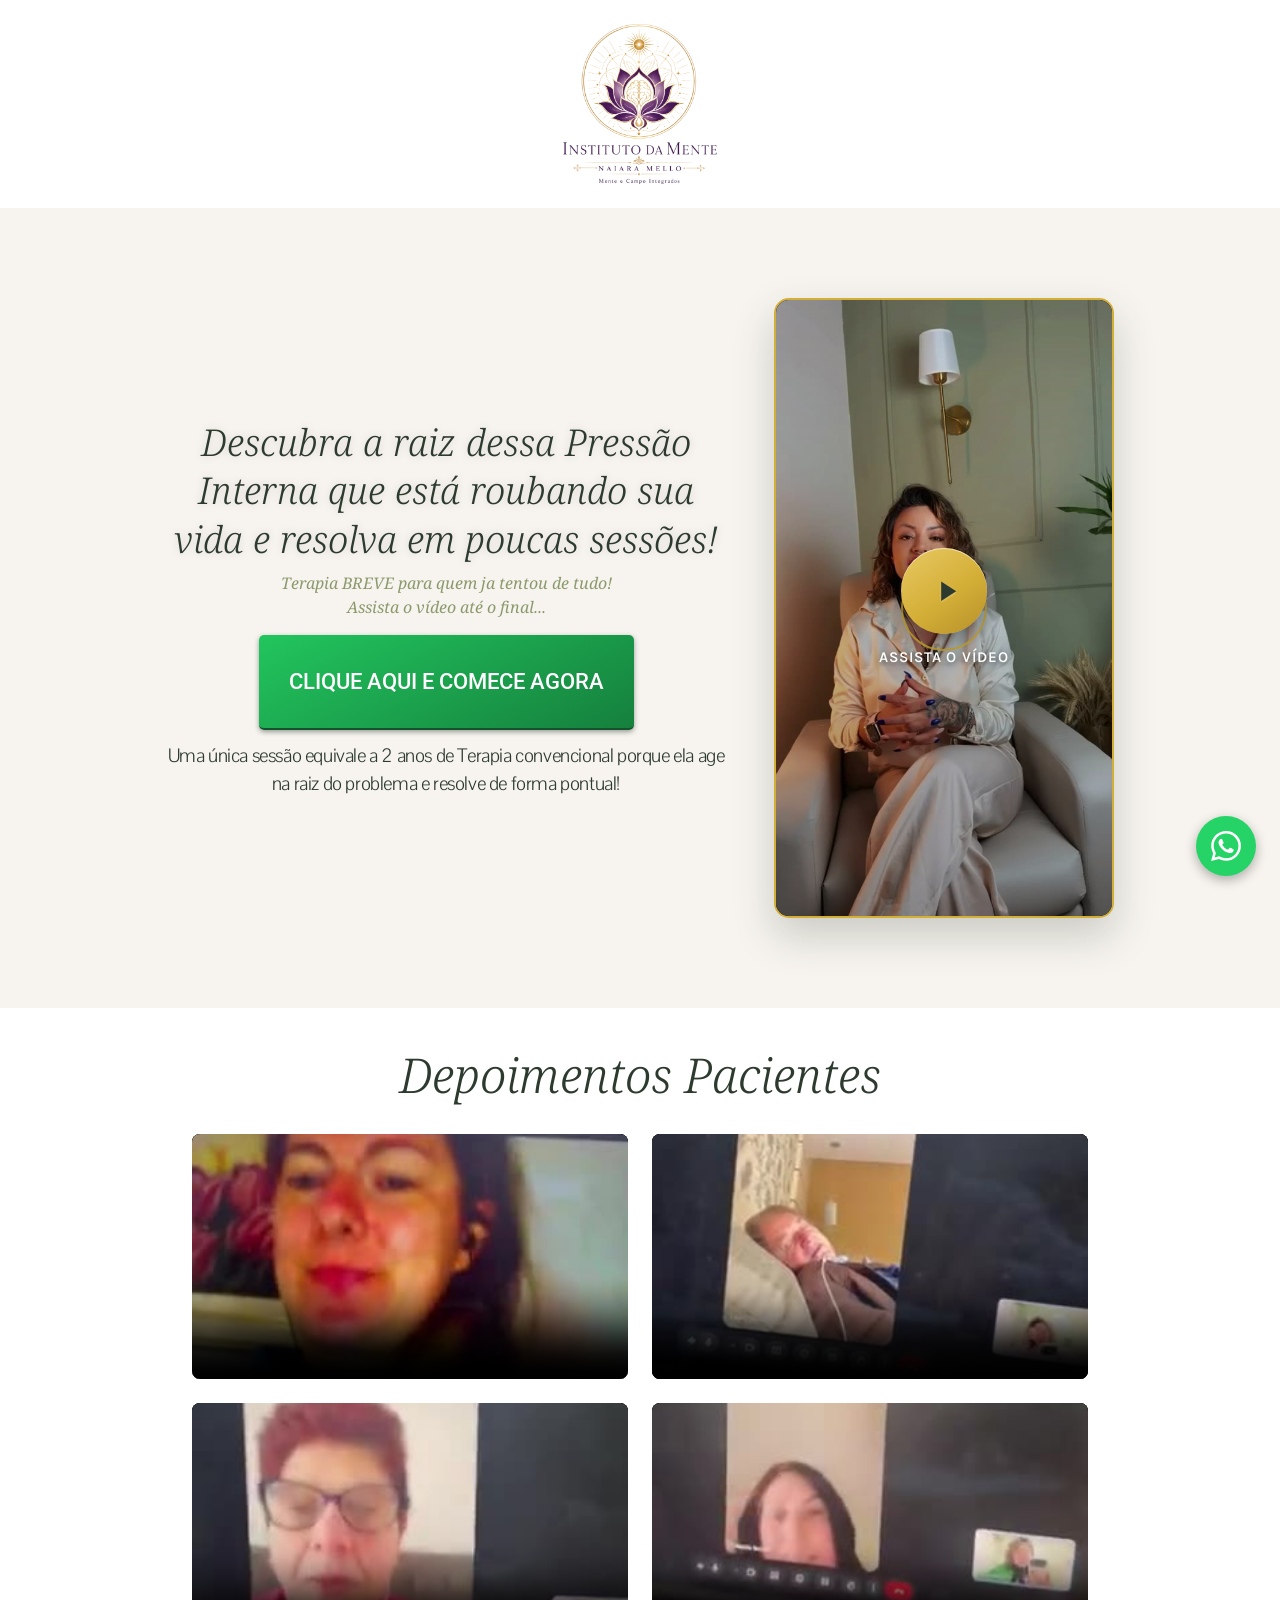
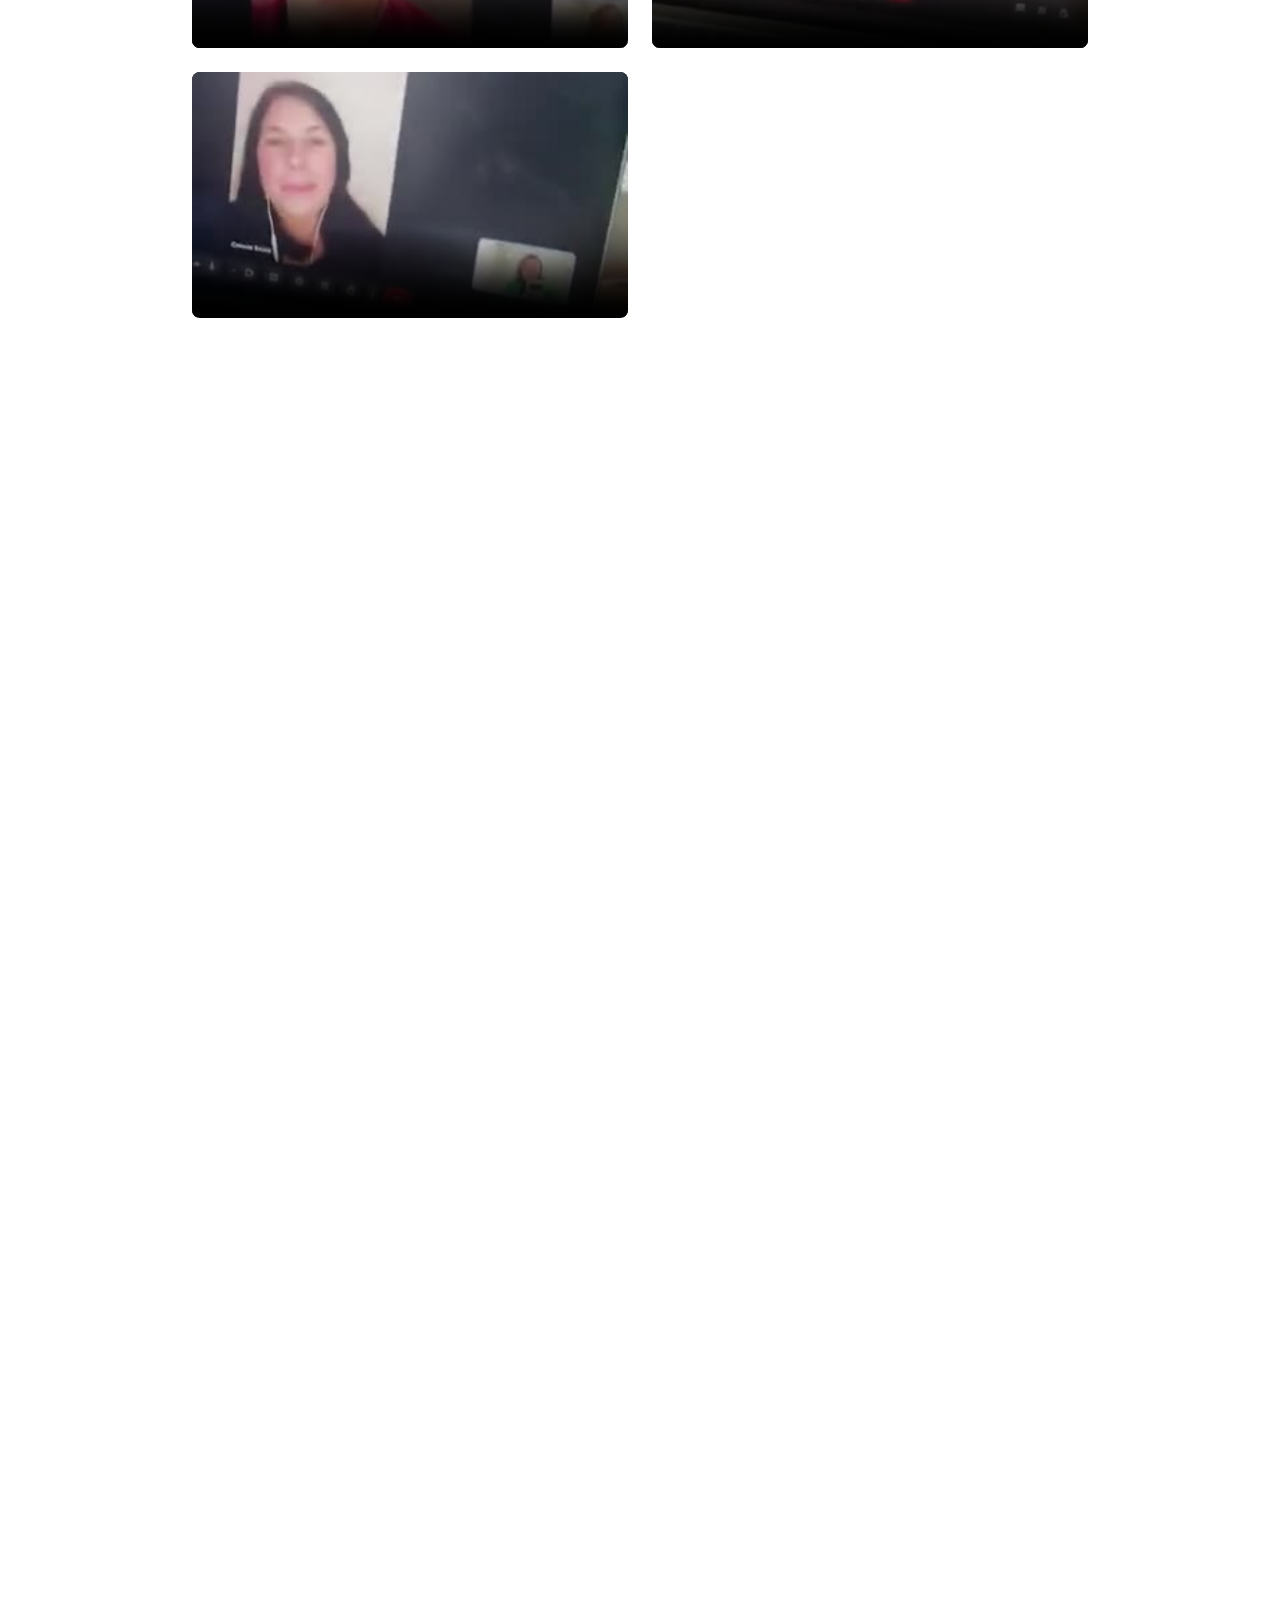
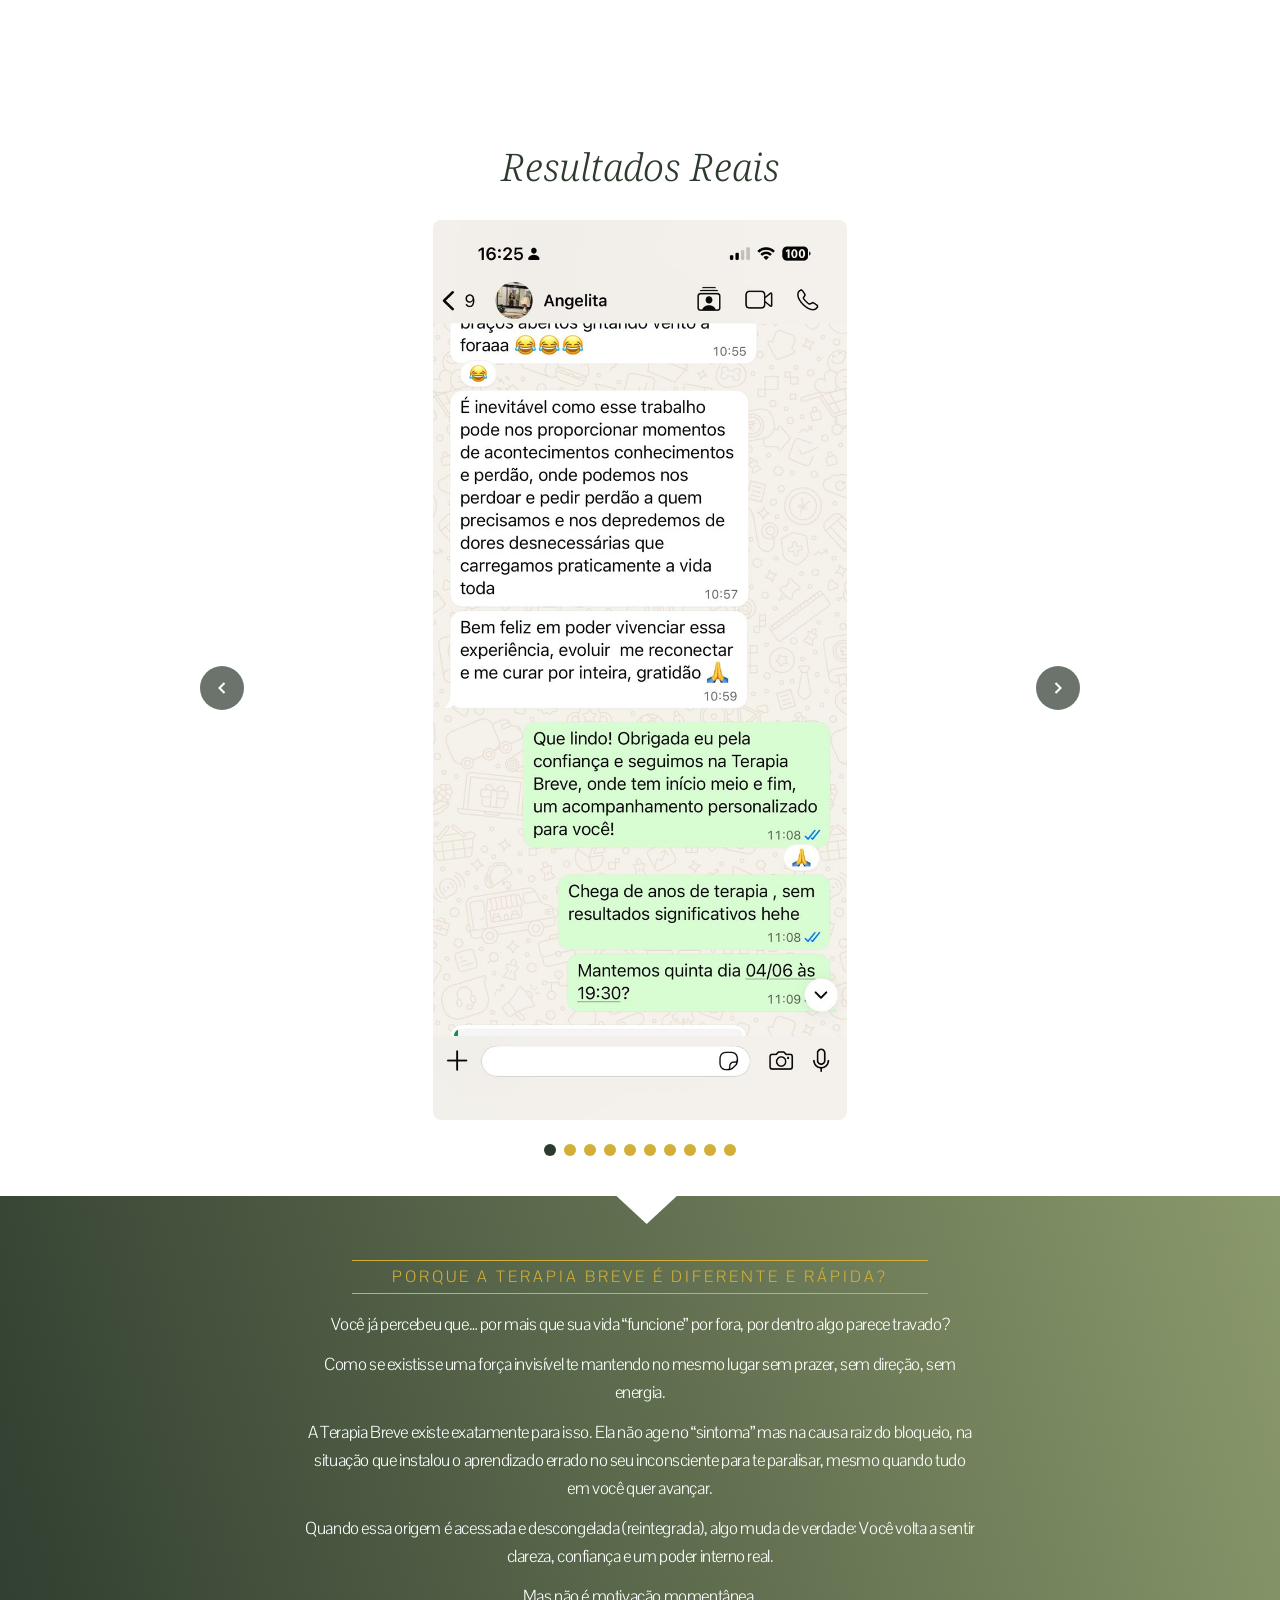
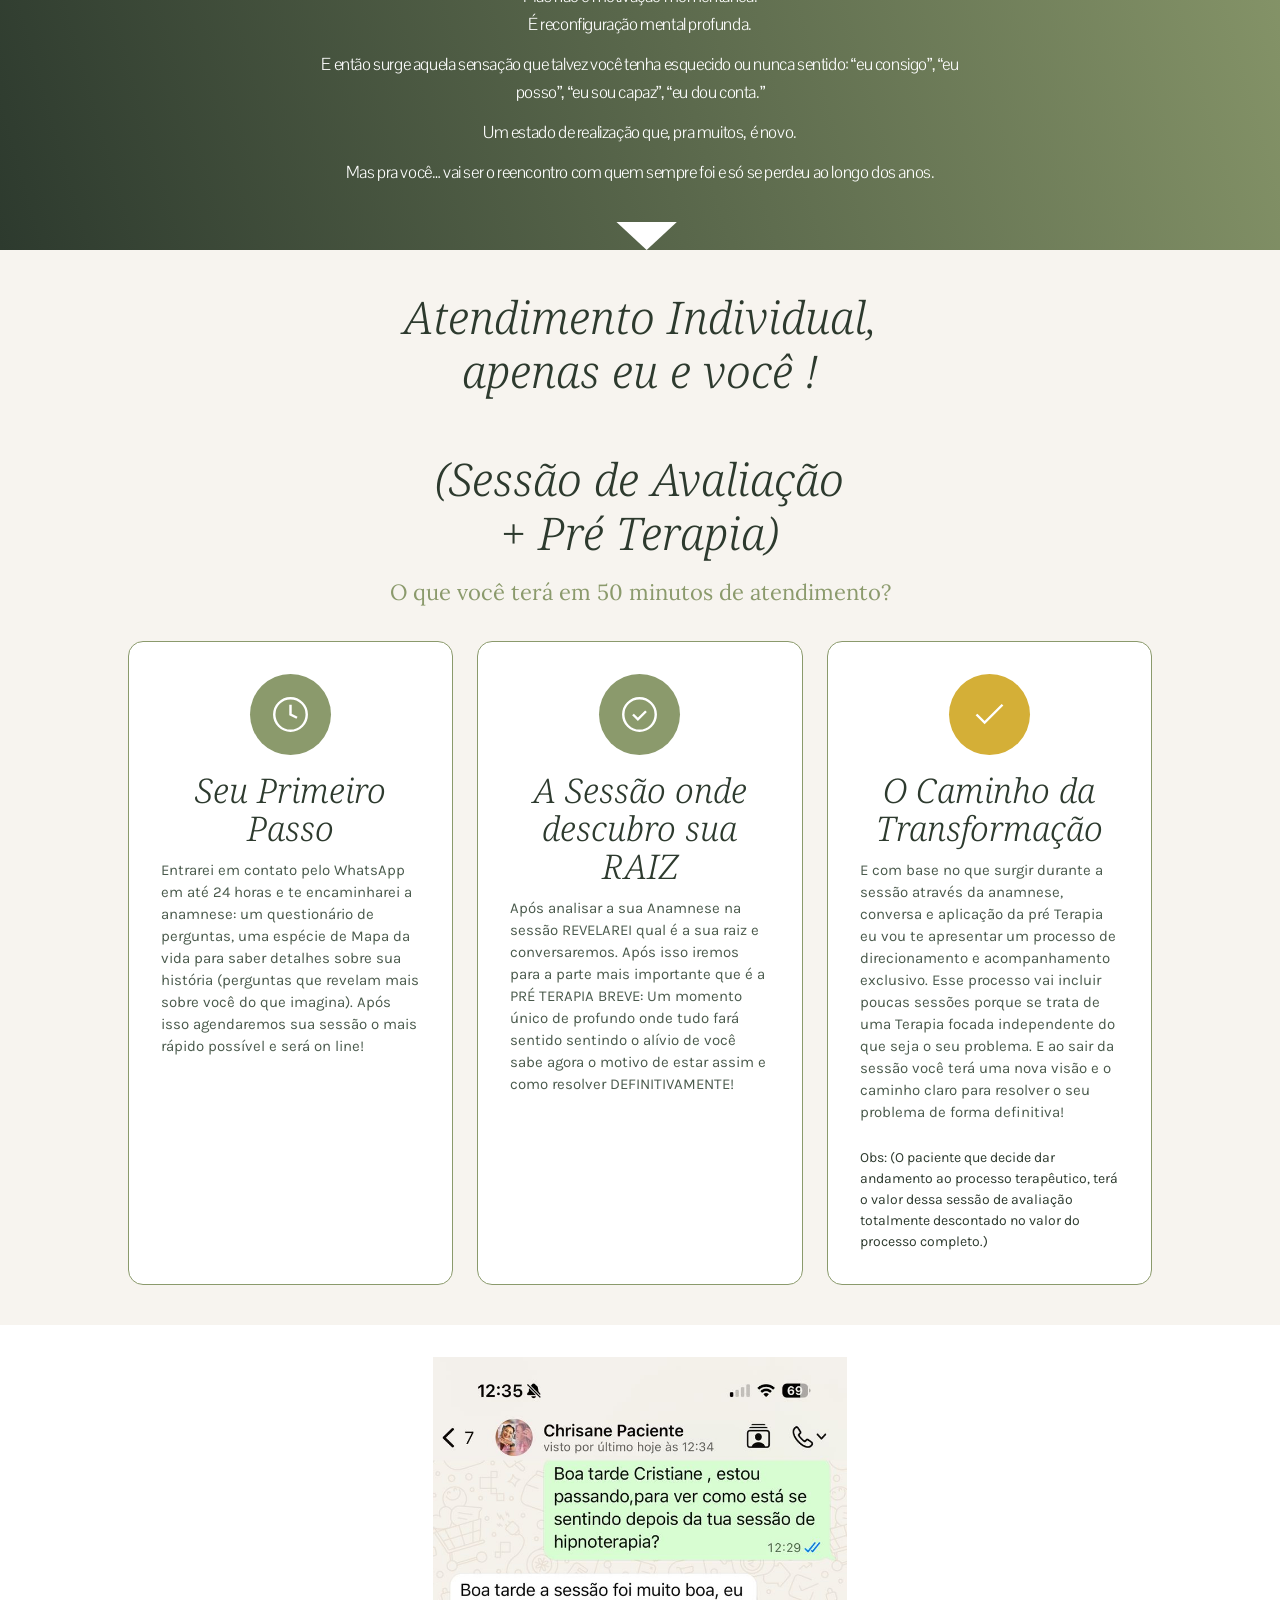
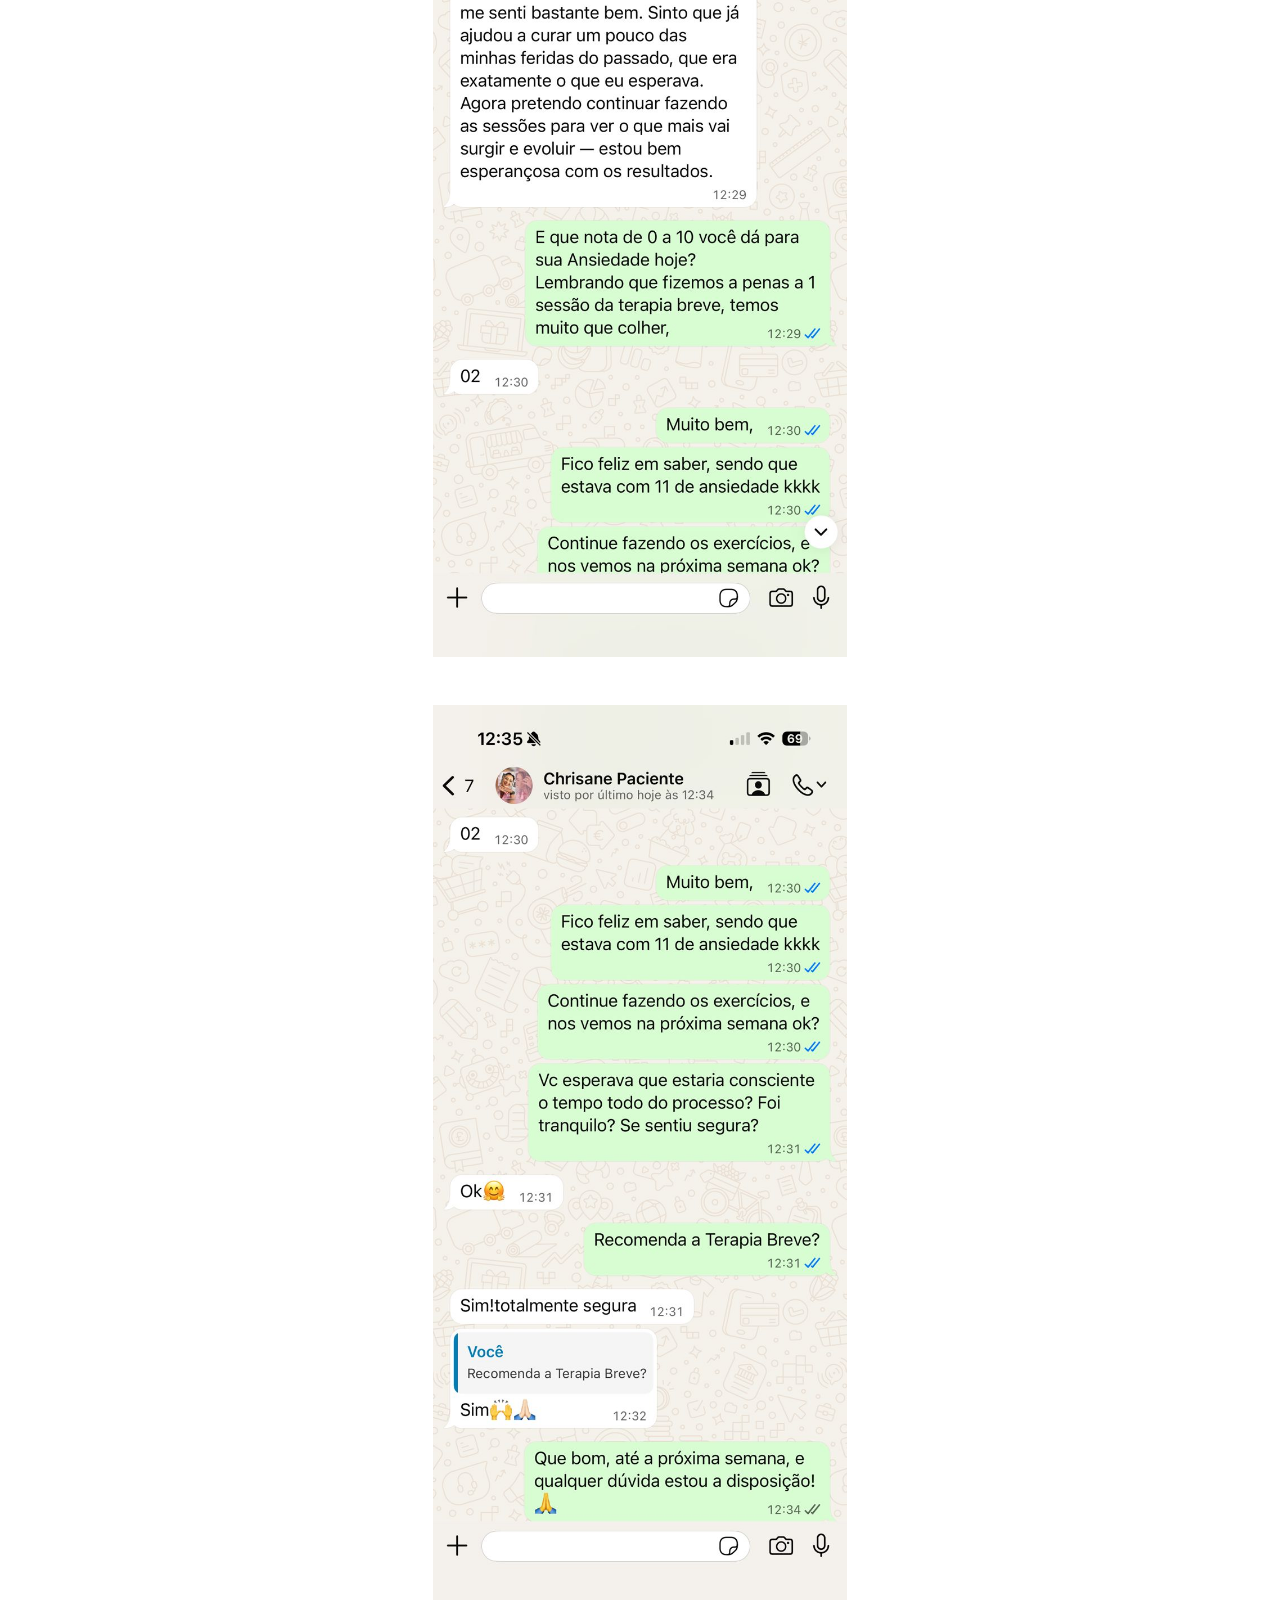
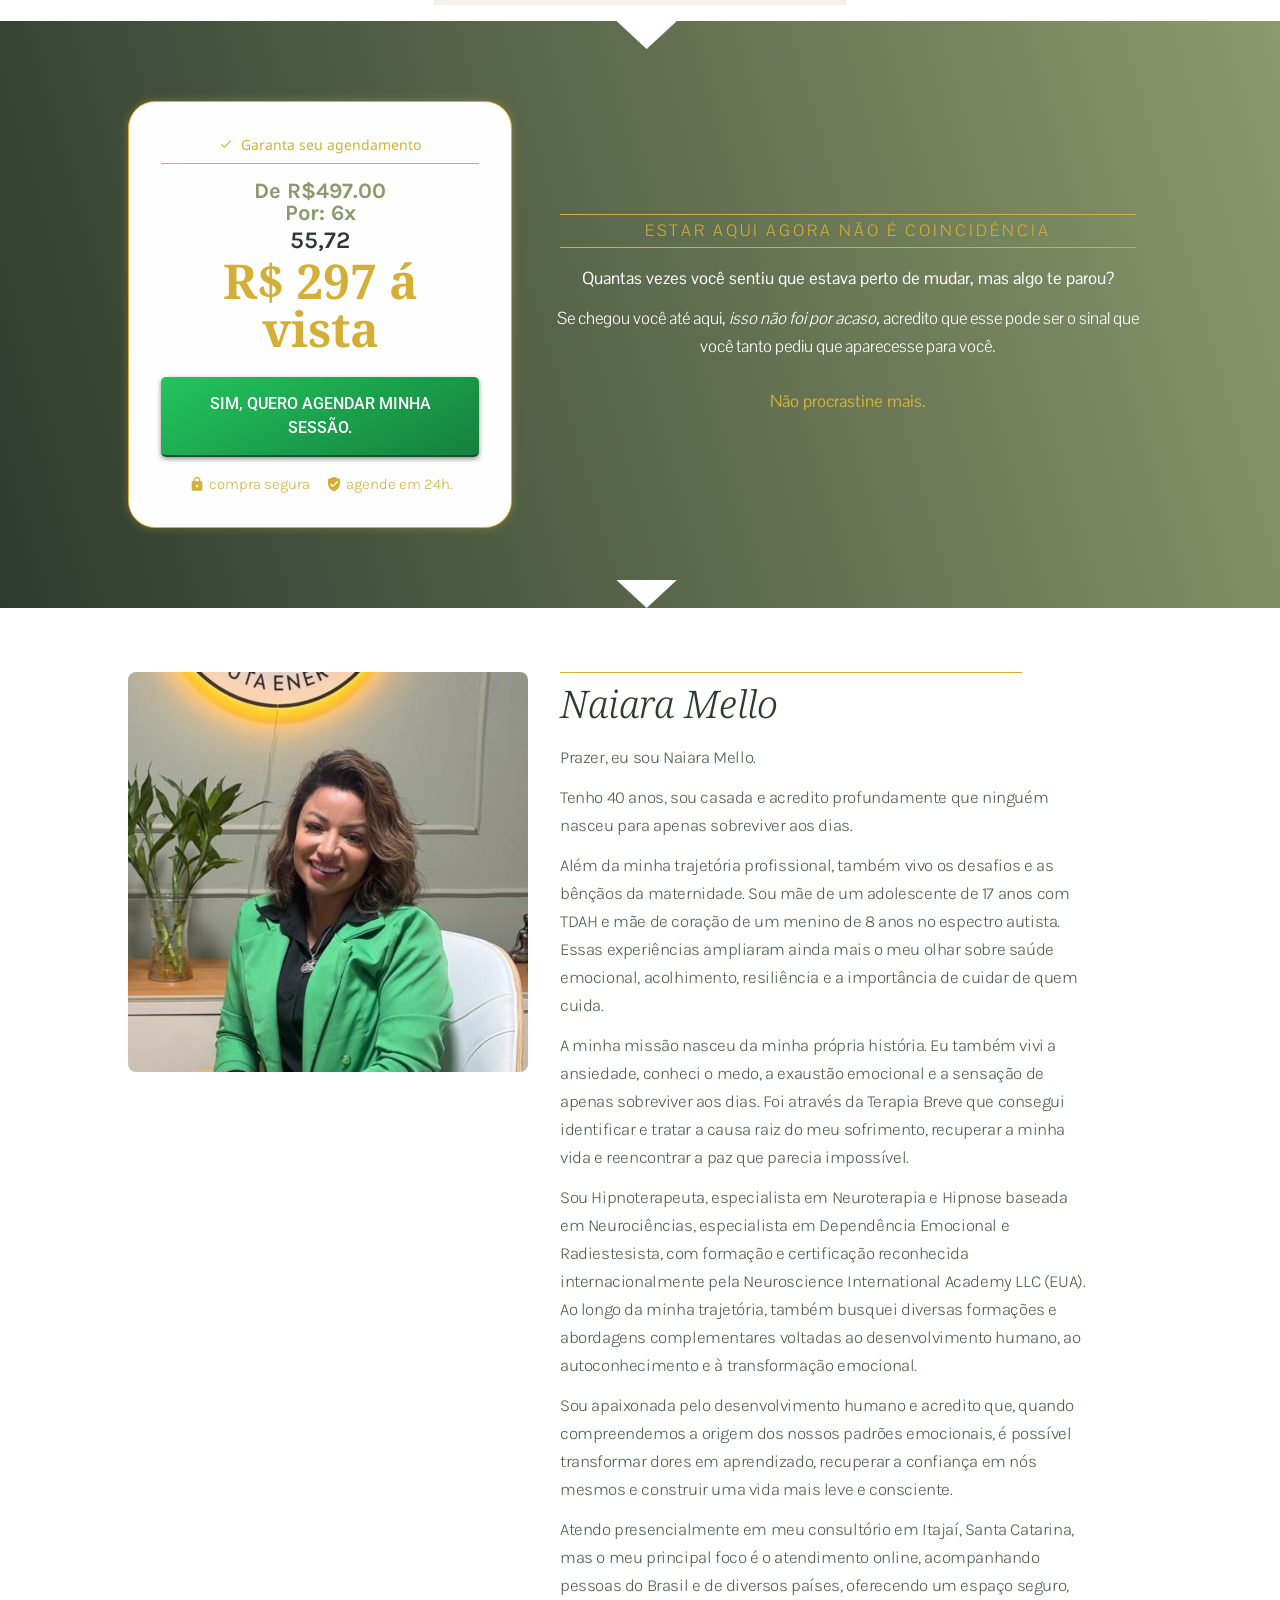
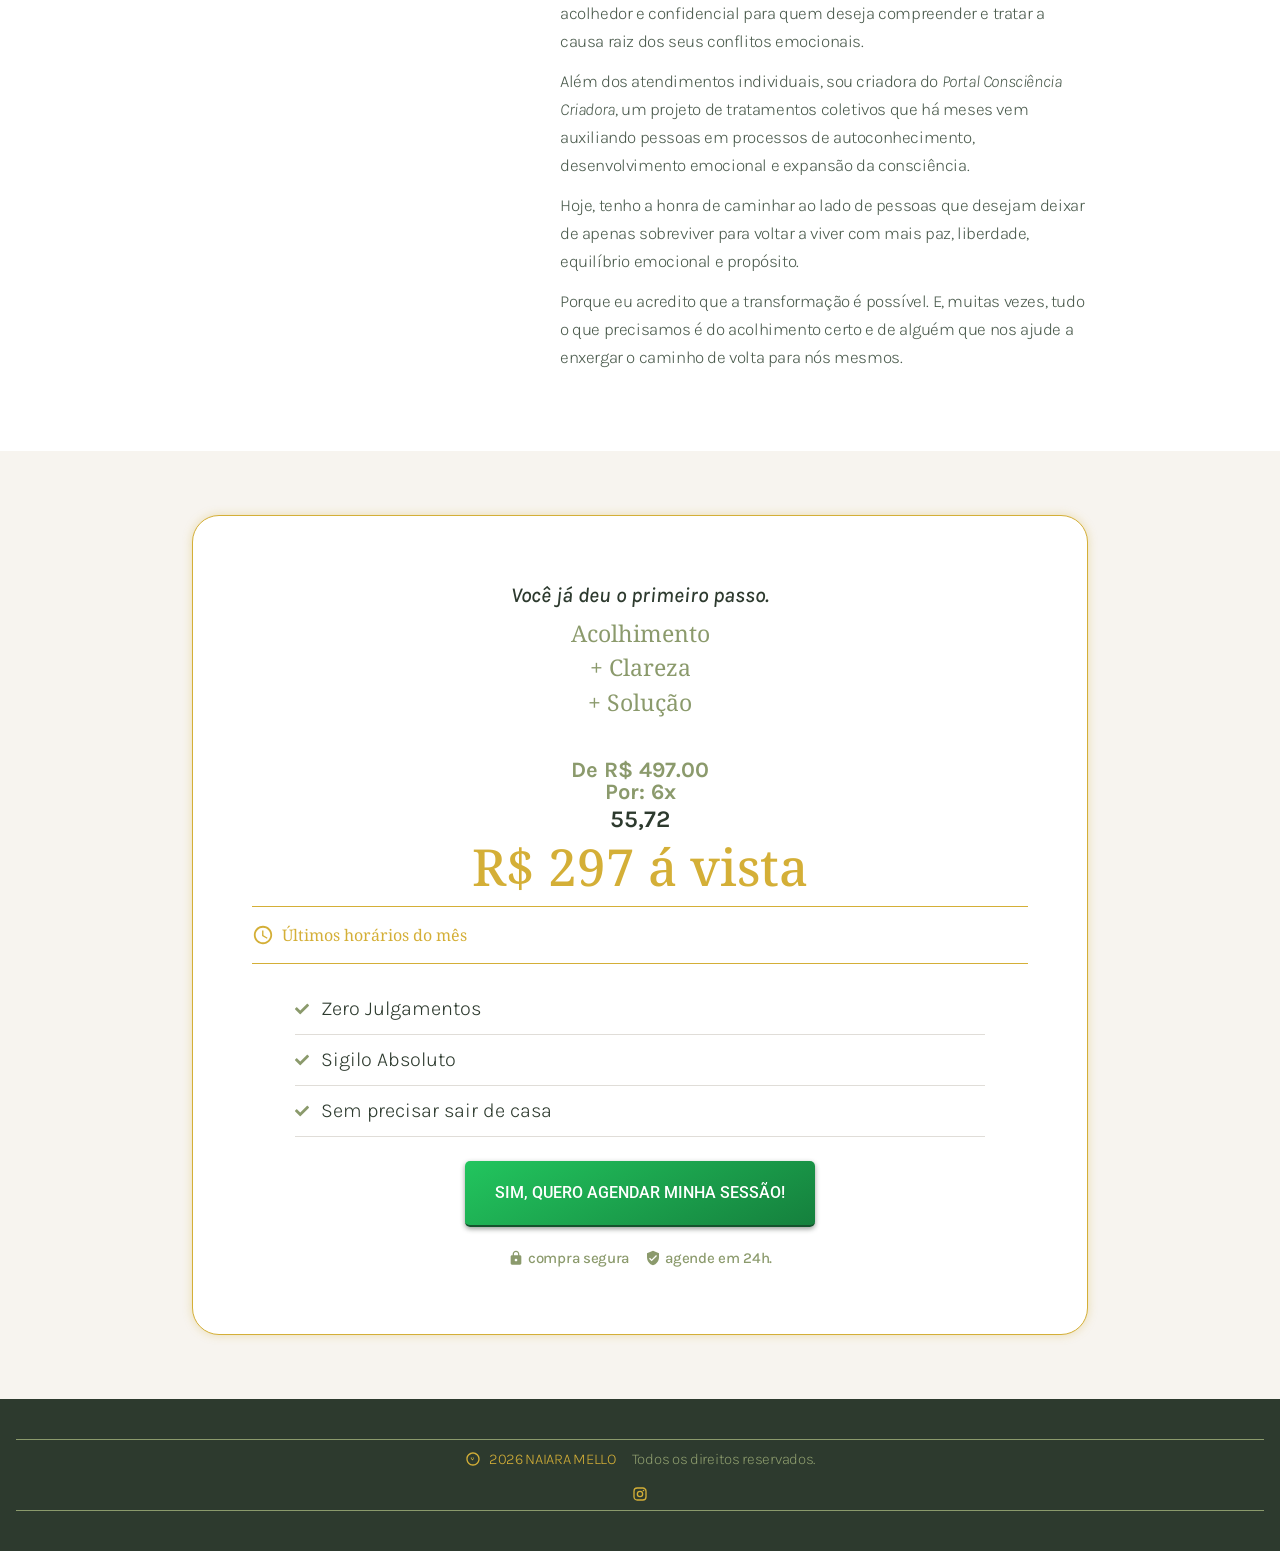
==== commit e6690455: "f" ====
--- a/index.html
+++ b/index.html
@@ -8,4 +8,4 @@
 <noscript><iframe src="https://www.googletagmanager.com/ns.html?id=GTM-KZHWX66V"
 height="0" width="0" style="display:none;visibility:hidden"></iframe></noscript>
 <!-- End Google Tag Manager (noscript) -->
-<body class="antialiased" style="margin:0;padding:0"><div class="min-h-screen flex flex-col" style="font-family:Karla, Arial, sans-serif"><header class="flex items-center justify-center py-6 px-4" style="background-color:#FFFFFF"><img src="./images/logo-transp.png" alt="Naiara Mello - Hipnoterapeuta" class="max-h-32 md:max-h-40 w-auto object-contain"/></header><section class="relative flex flex-col items-center justify-center px-0 py-10 md:py-16" style="min-height:800px;background-color:#F7F4EF"><div class="hero-grid relative z-10 w-full max-w-5xl px-4"><div class="hero-text"><div class="hero-copy"><h2 class="hero-title text-center w-full max-w-[60%] min-w-[280px]" style="font-family:&quot;Noto Serif&quot;, serif;font-size:37px;font-weight:300;font-style:italic;color:#2D3A2E;text-shadow:0px 0px 10px rgba(0,0,0,0.15);line-height:1.3">Descubra a raiz dessa Pressão Interna que está roubando sua vida e resolva em poucas sessões!</h2><h2 class="hero-sub text-center w-full max-w-[50%] min-w-[280px]" style="font-family:&quot;Noto Serif&quot;, serif;font-size:16px;font-weight:400;font-style:italic;color:#8B9A6C;line-height:1.5">Terapia BREVE para quem ja tentou de tudo!<br/>Assista o vídeo até o final...</h2></div><div class="hero-cta"><a href="https://pay.kiwify.com.br/YoRk6ne" target="_blank" rel="noopener noreferrer" class="inline-block mt-4" style="background-image:linear-gradient(333deg, #2D3A2E 0%, #8B9A6C 100%);color:#FFFFFF;font-family:Roboto, sans-serif;font-size:22px;font-weight:500;padding:30px 30px;border-radius:5px;box-shadow:0px 2px 5px 0px rgba(45, 58, 46, 0.48);border-bottom:2px solid #2D3A2E;text-decoration:none;text-align:center">CLIQUE AQUI E COMECE AGORA</a><p class="hero-note text-center mt-2" style="font-family:&quot;Pontano Sans&quot;, sans-serif;font-size:19px;font-weight:300;line-height:28px;letter-spacing:-0.4px;color:#2D3A2E;max-width:44%;min-width:280px">Uma única sessão equivale a 2 anos de Terapia convencional porque ela age na raiz do problema e resolve de forma pontual!</p></div></div><div class="hero-video"><div class="hero-video-frame"><video class="js-hero-video" src="./videos/header.mp4" poster="./videos/poster-header.jpg" preload="metadata" playsinline title="Vídeo Terapia Breve" style="display:block;width:100%;height:100%;object-fit:cover;background-color:#000"></video><button type="button" class="play-overlay js-play-overlay" aria-label="Assistir ao vídeo"><span class="play-pulse" aria-hidden="true"></span><span class="play-btn" aria-hidden="true"><svg viewBox="0 0 24 24"><path d="M8.5 5.2 19 12 8.5 18.8z"/></svg></span><span class="play-label">Assista o vídeo</span></button></div></div></div></section><section class="flex flex-col items-center py-10 px-4" style="background-color:#FFFFFF"><h2 class="text-center mb-8" style="font-family:&quot;Noto Serif&quot;, serif;font-size:48px;font-weight:300;font-style:italic;color:#2D3A2E;line-height:54px;max-width:46%;min-width:280px">Depoimentos Pacientes</h2><div class="flex flex-col md:flex-row gap-6 w-full max-w-4xl justify-center"><div class="w-full md:w-1/2" style="border-radius:8px;overflow:hidden"><div style="position:relative;padding-bottom:56.25%;height:0;background-color:#000"><video src="./videos/depoimento-01.mp4" poster="./videos/poster-01.jpg" controls preload="metadata" playsinline style="position:absolute;top:0;left:0;width:100%;height:100%;object-fit:cover;object-position:center 21%;background-color:#000"></video></div></div><div class="w-full md:w-1/2" style="border-radius:8px;overflow:hidden"><div style="position:relative;padding-bottom:56.25%;height:0;background-color:#000"><video src="./videos/depoimento-02.mp4" poster="./videos/poster-02.jpg" controls preload="metadata" playsinline style="position:absolute;top:0;left:0;width:100%;height:100%;object-fit:cover;object-position:center 56%;background-color:#000"></video></div></div></div><div class="flex flex-col md:flex-row gap-6 w-full max-w-4xl justify-center mt-6"><div class="w-full md:w-1/2" style="border-radius:8px;overflow:hidden"><div style="position:relative;padding-bottom:56.25%;height:0;background-color:#000"><video src="./videos/depoimento-03.mp4" poster="./videos/poster-03.jpg" controls preload="metadata" playsinline style="position:absolute;top:0;left:0;width:100%;height:100%;object-fit:cover;object-position:center 58%;background-color:#000"></video></div></div><div class="w-full md:w-1/2" style="border-radius:8px;overflow:hidden"><div style="position:relative;padding-bottom:56.25%;height:0;background-color:#000"><video src="./videos/depoimento-04.mp4" poster="./videos/poster-04.jpg" controls preload="metadata" playsinline style="position:absolute;top:0;left:0;width:100%;height:100%;object-fit:cover;object-position:center 80%;background-color:#000"></video></div></div></div><div class="flex flex-col md:flex-row gap-6 w-full max-w-4xl justify-center mt-6"><div class="w-full md:w-1/2" style="border-radius:8px;overflow:hidden"><div style="position:relative;padding-bottom:56.25%;height:0;background-color:#000"><video src="./videos/depoimento-05.mp4" poster="./videos/poster-05.jpg" controls preload="metadata" playsinline style="position:absolute;top:0;left:0;width:100%;height:100%;object-fit:cover;object-position:center 50%;background-color:#000"></video></div></div><div class="w-full md:w-1/2" style="border-radius:8px;overflow:hidden"><div style="position:relative;padding-bottom:56.25%;height:0"><iframe src="https://www.youtube.com/embed/5NuvgyTWDA4" title="Depoimento 1" allow="accelerometer; autoplay; clipboard-write; encrypted-media; gyroscope; picture-in-picture" allowFullScreen="" loading="lazy" style="position:absolute;top:0;left:0;width:100%;height:100%;border:none"></iframe></div></div></div><div class="flex flex-col md:flex-row gap-6 w-full max-w-4xl justify-center mt-6"><div class="w-full md:w-1/2" style="border-radius:8px;overflow:hidden"><div style="position:relative;padding-bottom:56.25%;height:0"><iframe src="https://www.youtube.com/embed/OIV5vB7eaJ0" title="Depoimento 2" allow="accelerometer; autoplay; clipboard-write; encrypted-media; gyroscope; picture-in-picture" allowFullScreen="" loading="lazy" style="position:absolute;top:0;left:0;width:100%;height:100%;border:none"></iframe></div></div><div class="w-full md:w-1/2" style="border-radius:8px;overflow:hidden"><div style="position:relative;padding-bottom:56.25%;height:0"><iframe src="https://www.youtube.com/embed/z0gumG6j528" title="Depoimento 3" allow="accelerometer; autoplay; clipboard-write; encrypted-media; gyroscope; picture-in-picture" allowFullScreen="" loading="lazy" style="position:absolute;top:0;left:0;width:100%;height:100%;border:none"></iframe></div></div></div><div class="flex flex-col md:flex-row gap-6 w-full max-w-4xl justify-center mt-6"><div class="w-full md:w-1/2" style="border-radius:8px;overflow:hidden"><div style="position:relative;padding-bottom:56.25%;height:0"><iframe src="https://www.youtube.com/embed/viNJPNhbShY" title="Depoimento 4" allow="accelerometer; autoplay; clipboard-write; encrypted-media; gyroscope; picture-in-picture" allowFullScreen="" loading="lazy" style="position:absolute;top:0;left:0;width:100%;height:100%;border:none"></iframe></div></div><div class="w-full md:w-1/2" style="border-radius:8px;overflow:hidden"><div style="position:relative;padding-bottom:56.25%;height:0"><iframe src="https://www.youtube.com/embed/JbkxbECKyn4" title="Depoimento 5" allow="accelerometer; autoplay; clipboard-write; encrypted-media; gyroscope; picture-in-picture" allowFullScreen="" loading="lazy" style="position:absolute;top:0;left:0;width:100%;height:100%;border:none"></iframe></div></div></div><div class="flex flex-col md:flex-row gap-6 w-full max-w-4xl justify-center mt-6"><div class="w-full md:w-1/2" style="border-radius:8px;overflow:hidden"><div style="position:relative;padding-bottom:56.25%;height:0"><iframe src="https://www.youtube.com/embed/8340Yfea0PA" title="Depoimento 6" allow="accelerometer; autoplay; clipboard-write; encrypted-media; gyroscope; picture-in-picture" allowFullScreen="" loading="lazy" style="position:absolute;top:0;left:0;width:100%;height:100%;border:none"></iframe></div></div><div class="w-full md:w-1/2" style="border-radius:8px;overflow:hidden"><div style="position:relative;padding-bottom:56.25%;height:0"><iframe src="https://www.youtube.com/embed/S9zZOG1-YQs" title="Depoimento 7" allow="accelerometer; autoplay; clipboard-write; encrypted-media; gyroscope; picture-in-picture" allowFullScreen="" loading="lazy" style="position:absolute;top:0;left:0;width:100%;height:100%;border:none"></iframe></div></div></div><div class="flex flex-col md:flex-row gap-6 w-full max-w-4xl justify-center mt-6"><div class="w-full md:w-1/2" style="border-radius:8px;overflow:hidden"><div style="position:relative;padding-bottom:56.25%;height:0"><iframe src="https://www.youtube.com/embed/ZASeVOnLyxI" title="Depoimento 8" allow="accelerometer; autoplay; clipboard-write; encrypted-media; gyroscope; picture-in-picture" allowFullScreen="" loading="lazy" style="position:absolute;top:0;left:0;width:100%;height:100%;border:none"></iframe></div></div><div class="w-full md:w-1/2" style="border-radius:8px;overflow:hidden"><div style="position:relative;padding-bottom:56.25%;height:0"><iframe src="https://www.youtube.com/embed/hVFfHdoKX-M" title="Depoimento 9" allow="accelerometer; autoplay; clipboard-write; encrypted-media; gyroscope; picture-in-picture" allowFullScreen="" loading="lazy" style="position:absolute;top:0;left:0;width:100%;height:100%;border:none"></iframe></div></div></div><div class="flex flex-col md:flex-row gap-6 w-full max-w-4xl justify-center mt-6"><div class="w-full md:w-1/2" style="border-radius:8px;overflow:hidden"><div style="position:relative;padding-bottom:56.25%;height:0"><iframe src="https://www.youtube.com/embed/YgyaaA6qwUY" title="Depoimento 10" allow="accelerometer; autoplay; clipboard-write; encrypted-media; gyroscope; picture-in-picture" allowFullScreen="" loading="lazy" style="position:absolute;top:0;left:0;width:100%;height:100%;border:none"></iframe></div></div><div class="w-full md:w-1/2" style="border-radius:8px;overflow:hidden"><div style="position:relative;padding-bottom:56.25%;height:0"><iframe src="https://www.youtube.com/embed/aZZZM23TbY4" title="Depoimento 11" allow="accelerometer; autoplay; clipboard-write; encrypted-media; gyroscope; picture-in-picture" allowFullScreen="" loading="lazy" style="position:absolute;top:0;left:0;width:100%;height:100%;border:none"></iframe></div></div></div></section><section class="flex flex-col items-center py-10 px-4" style="background-color:#FFFFFF"><h2 class="text-center mb-8" style="font-family:&quot;Noto Serif&quot;, serif;font-size:38px;font-weight:300;font-style:italic;color:#2D3A2E;line-height:44px;min-width:280px">Resultados Reais</h2><div id="carousel-resultados" class="relative w-full max-w-4xl" style="overflow:hidden"><div id="carousel-track" class="flex transition-transform duration-500 ease-in-out"><div class="w-full flex-shrink-0 flex items-center justify-center px-2"><img src="./images/prova-social-01.jpg" alt="Prova Social 1" class="max-w-full" style="max-height:900px;object-fit:contain;border-radius:8px"/></div><div class="w-full flex-shrink-0 flex items-center justify-center px-2"><img src="./images/prova-social-02.jpg" alt="Prova Social 2" class="max-w-full" style="max-height:900px;object-fit:contain;border-radius:8px"/></div><div class="w-full flex-shrink-0 flex items-center justify-center px-2"><img src="./images/prova-social-03.jpg" alt="Prova Social 3" class="max-w-full" style="max-height:900px;object-fit:contain;border-radius:8px"/></div><div class="w-full flex-shrink-0 flex items-center justify-center px-2"><img src="./images/depoimento-1.jpeg" alt="Prova Social 4" class="max-w-full" style="max-height:900px;object-fit:contain;border-radius:8px"/></div><div class="w-full flex-shrink-0 flex items-center justify-center px-2"><img src="./images/depoimento-2.jpeg" alt="Prova Social 5" class="max-w-full" style="max-height:900px;object-fit:contain;border-radius:8px"/></div><div class="w-full flex-shrink-0 flex items-center justify-center px-2"><img src="./images/depoimento-3.jpeg" alt="Prova Social 6" class="max-w-full" style="max-height:900px;object-fit:contain;border-radius:8px"/></div><div class="w-full flex-shrink-0 flex items-center justify-center px-2"><img src="./images/depoimento-4.jpeg" alt="Prova Social 7" class="max-w-full" style="max-height:900px;object-fit:contain;border-radius:8px"/></div><div class="w-full flex-shrink-0 flex items-center justify-center px-2"><img src="./images/depoimento-5.jpeg" alt="Prova Social 8" class="max-w-full" style="max-height:900px;object-fit:contain;border-radius:8px"/></div><div class="w-full flex-shrink-0 flex items-center justify-center px-2"><img src="./images/depoimento-6.jpeg" alt="Prova Social 9" class="max-w-full" style="max-height:900px;object-fit:contain;border-radius:8px"/></div><div class="w-full flex-shrink-0 flex items-center justify-center px-2"><img src="./images/depoimento-7.jpeg" alt="Prova Social 10" class="max-w-full" style="max-height:900px;object-fit:contain;border-radius:8px"/></div></div><button id="carousel-prev" class="absolute left-2 top-1/2 -translate-y-1/2 z-10 flex items-center justify-center" style="width:44px;height:44px;border-radius:50%;background-color:rgba(45,58,46,0.7);border:none;cursor:pointer" aria-label="Anterior"><svg width="20" height="20" viewBox="0 0 24 24" fill="none" stroke="#FFFFFF" stroke-width="2.5"><polyline points="15,18 9,12 15,6"></polyline></svg></button><button id="carousel-next" class="absolute right-2 top-1/2 -translate-y-1/2 z-10 flex items-center justify-center" style="width:44px;height:44px;border-radius:50%;background-color:rgba(45,58,46,0.7);border:none;cursor:pointer" aria-label="Próximo"><svg width="20" height="20" viewBox="0 0 24 24" fill="none" stroke="#FFFFFF" stroke-width="2.5"><polyline points="9,6 15,12 9,18"></polyline></svg></button><div id="carousel-dots" class="flex items-center justify-center gap-2 mt-6"></div></div></section><script>(function(){var track=document.getElementById('carousel-track');var slides=track.children;var total=slides.length;var current=0;var dotsContainer=document.getElementById('carousel-dots');for(var i=0;i<total;i++){var dot=document.createElement('button');dot.style.width='12px';dot.style.height='12px';dot.style.borderRadius='50%';dot.style.border='none';dot.style.cursor='pointer';dot.style.backgroundColor=i===0?'#2D3A2E':'#D4AF37';dot.style.transition='background-color 0.3s';dot.setAttribute('aria-label','Slide '+(i+1));(function(idx){dot.addEventListener('click',function(){goTo(idx)})})(i);dotsContainer.appendChild(dot)}function goTo(idx){current=idx;track.style.transform='translateX(-'+current*100+'%)';updateDots()}function updateDots(){var dots=dotsContainer.children;for(var i=0;i<dots.length;i++){dots[i].style.backgroundColor=i===current?'#2D3A2E':'#D4AF37'}}document.getElementById('carousel-prev').addEventListener('click',function(){goTo((current-1+total)%total)});document.getElementById('carousel-next').addEventListener('click',function(){goTo((current+1)%total)});var startX=0;var isDragging=false;track.addEventListener('touchstart',function(e){startX=e.touches[0].clientX;isDragging=true});track.addEventListener('touchend',function(e){if(!isDragging)return;isDragging=false;var diff=startX-e.changedTouches[0].clientX;if(Math.abs(diff)>50){if(diff>0){goTo((current+1)%total)}else{goTo((current-1+total)%total)}}});var autoPlay=setInterval(function(){goTo((current+1)%total)},5000);var container=document.getElementById('carousel-resultados');container.addEventListener('mouseenter',function(){clearInterval(autoPlay)});container.addEventListener('mouseleave',function(){autoPlay=setInterval(function(){goTo((current+1)%total)},5000)})})();</script><section class="relative py-16 px-4 md:px-0" style="background-image:linear-gradient(254deg, #8B9A6C 0%, #2D3A2E 100%)"><div class="absolute top-0 left-0 right-0 w-full overflow-hidden" style="z-index:2;pointer-events:none"><svg xmlns="http://www.w3.org/2000/svg" viewBox="0 0 700 10" preserveAspectRatio="none" style="width:calc(165% + 1.3px);height:28px;margin-left:-32%"><path fill="#FFFFFF" d="M350,10L340,0h20L350,10z"></path></svg></div><div class="absolute bottom-0 left-0 right-0 w-full overflow-hidden" style="z-index:2;pointer-events:none"><svg xmlns="http://www.w3.org/2000/svg" viewBox="0 0 700 10" preserveAspectRatio="none" style="width:calc(165% + 1.3px);height:28px;margin-left:-32%"><path fill="#FFFFFF" d="M350,10L340,0h20L350,10z"></path></svg></div><div class="relative z-10 max-w-5xl mx-auto flex flex-col items-center"><div class="text-center border-t border-b py-1 px-6 mb-4 w-full max-w-xl" style="border-color:#D4AF37"><p style="font-family:&quot;Pontano Sans&quot;, sans-serif;font-size:16px;font-weight:300;text-transform:uppercase;letter-spacing:3px;color:#D4AF37">Porque a terapia breve é diferente e rápida?</p></div><div class="text-center max-w-[66%] min-w-[280px]" style="font-family:&quot;Pontano Sans&quot;, sans-serif;font-size:17px;font-weight:300;line-height:28px;letter-spacing:-0.4px;color:#FFFFFF"><p class="mb-3">Você já percebeu que… por mais que sua vida “funcione” por fora, por dentro algo parece travado?</p><p class="mb-3">Como se existisse uma força invisível te mantendo no mesmo lugar sem prazer, sem direção, sem energia.</p><p class="mb-3">A Terapia Breve existe exatamente para isso. Ela não age no “sintoma” mas na causa raiz do bloqueio, na situação que instalou o aprendizado errado no seu inconsciente para te paralisar, mesmo quando tudo em você quer avançar.</p><p class="mb-3">Quando essa origem é acessada e descongelada (reintegrada), algo muda de verdade: Você volta a sentir clareza, confiança e um poder interno real.</p><p class="mb-3">Mas não é motivação momentânea.<br/>É reconfiguração mental profunda.</p><p class="mb-3">E então surge aquela sensação que talvez você tenha esquecido ou nunca sentido: “eu consigo”, “eu posso”, “eu sou capaz”, “eu dou conta.”</p><p class="mb-3">Um estado de realização que, pra muitos, é novo.</p><p>Mas pra você… vai ser o reencontro com quem sempre foi e só se perdeu ao longo dos anos.</p></div></div></section><section class="py-10 px-4 md:px-0" style="background-color:#F7F4EF"><div class="max-w-5xl mx-auto flex flex-col items-center"><h2 class="text-center mb-4" style="font-family:&quot;Noto Serif&quot;, serif;font-size:45px;font-weight:300;font-style:italic;color:#2D3A2E;max-width:47%;min-width:280px;line-height:1.2">Atendimento Individual, apenas <i> eu e você !</i><br/><br/>(Sessão de Avaliação <br/>+ Pré Terapia)</h2><h2 class="text-center mb-8" style="font-family:&quot;Lora&quot;, serif;font-size:22px;font-weight:400;color:#8B9A6C">O que você terá em 50 minutos de atendimento?</h2><div class="flex flex-col md:flex-row gap-6 w-full max-w-5xl"><div class="flex-1 flex flex-col items-center text-center p-8" style="background-color:#FFFFFF;border:1px solid #8B9A6C;border-radius:15px"><div class="flex items-center justify-center mb-4" style="width:81px;height:81px;border-radius:50%;background-color:#8B9A6C"><svg width="39" height="39" viewBox="0 0 24 24" fill="none" stroke="#FFFFFF" stroke-width="1.5"><circle cx="12" cy="12" r="10"></circle><polyline points="12,6 12,12 16,14"></polyline></svg></div><h3 class="mb-3" style="font-family:&quot;Noto Serif&quot;, serif;font-size:34px;font-weight:300;font-style:italic;color:#2D3A2E;line-height:38px">Seu Primeiro Passo</h3><p style="font-family:Karla, sans-serif;font-size:15px;font-weight:400;line-height:22px;color:#4A5A4C;text-align:left">Entrarei em contato pelo WhatsApp em até 24 horas e te encaminharei a anamnese: um questionário de perguntas, uma espécie de Mapa da vida para saber detalhes sobre sua história (perguntas que revelam mais sobre você do que imagina). Após isso agendaremos sua sessão o mais rápido possível e será on line!</p></div><div class="flex-1 flex flex-col items-center text-center p-8" style="background-color:#FFFFFF;border:1px solid #8B9A6C;border-radius:15px"><div class="flex items-center justify-center mb-4" style="width:81px;height:81px;border-radius:50%;background-color:#8B9A6C"><svg width="39" height="39" viewBox="0 0 24 24" fill="none" stroke="#FFFFFF" stroke-width="1.5"><path d="M12 2C6.48 2 2 6.48 2 12s4.48 10 10 10 10-4.48 10-10S17.52 2 12 2z"></path><path d="M8 12l3 3 5-5"></path></svg></div><h3 class="mb-3" style="font-family:&quot;Noto Serif&quot;, serif;font-size:34px;font-weight:300;font-style:italic;color:#2D3A2E;line-height:38px">A Sessão onde descubro sua RAIZ</h3><p style="font-family:Karla, sans-serif;font-size:15px;font-weight:400;line-height:22px;color:#4A5A4C;text-align:left">Após analisar a sua Anamnese na sessão REVELAREI qual é a sua raiz e conversaremos. Após isso iremos para a parte mais importante que é a PRÉ TERAPIA BREVE: Um momento único de profundo onde tudo fará sentido sentindo o alívio de você sabe agora o motivo de estar assim e como resolver DEFINITIVAMENTE!</p></div><div class="flex-1 flex flex-col items-center text-center p-8" style="background-color:#FFFFFF;border:1px solid #8B9A6C;border-radius:15px"><div class="flex items-center justify-center mb-4" style="width:81px;height:81px;border-radius:50%;background-color:#D4AF37"><svg width="39" height="39" viewBox="0 0 24 24" fill="none" stroke="#FFFFFF" stroke-width="1.5"><polyline points="20,6 9,17 4,12"></polyline></svg></div><h3 class="mb-3" style="font-family:&quot;Noto Serif&quot;, serif;font-size:34px;font-weight:300;font-style:italic;color:#2D3A2E;line-height:38px">O Caminho da Transformação</h3><p style="font-family:Karla, sans-serif;font-size:15px;font-weight:400;line-height:22px;color:#4A5A4C;text-align:left">E com base no que surgir durante a sessão através da anamnese, conversa e aplicação da pré Terapia eu vou te apresentar um processo de direcionamento e acompanhamento exclusivo. Esse processo vai incluir poucas sessões porque se trata de uma Terapia focada independente do que seja o seu problema. E ao sair da sessão você terá uma nova visão e o caminho claro para resolver o seu problema de forma definitiva!</p><br/><span style="color:#2D3A2E;font-size:14px;text-align:left">Obs: (O paciente que decide dar andamento ao processo terapêutico, terá o valor dessa sessão de avaliação totalmente descontado no valor do processo completo.)</span></div></div></div></section><section class="flex flex-col items-center py-8 px-4" style="background-color:#FFFFFF"><img src="./images/imagem-02.jpeg" alt="Imagem" class="max-w-full" style="max-height:900px;object-fit:contain"/></section><section class="flex flex-col items-center py-4 px-4" style="background-color:#FFFFFF"><img src="./images/imagem-03.jpeg" alt="Imagem" class="max-w-full" style="max-height:900px;object-fit:contain"/></section><section class="relative py-20 px-4 md:px-0" style="background-image:linear-gradient(254deg, #8B9A6C 0%, #2D3A2E 100%)"><div class="absolute top-0 left-0 right-0 w-full overflow-hidden" style="z-index:2;pointer-events:none"><svg xmlns="http://www.w3.org/2000/svg" viewBox="0 0 700 10" preserveAspectRatio="none" style="width:calc(165% + 1.3px);height:28px;margin-left:-32%"><path fill="#FFFFFF" d="M350,10L340,0h20L350,10z"></path></svg></div><div class="absolute bottom-0 left-0 right-0 w-full overflow-hidden" style="z-index:2;pointer-events:none"><svg xmlns="http://www.w3.org/2000/svg" viewBox="0 0 700 10" preserveAspectRatio="none" style="width:calc(165% + 1.3px);height:28px;margin-left:-32%"><path fill="#FFFFFF" d="M350,10L340,0h20L350,10z"></path></svg></div><div class="relative z-10 max-w-5xl mx-auto flex flex-col md:flex-row items-center justify-evenly gap-8"><div class="flex flex-col items-center p-8 w-full max-w-sm" style="background-color:#FFFEFE;border:1px solid #D4AF37;border-radius:27px;box-shadow:0px 0px 10px 0px rgba(212, 175, 55, 0.35)"><div class="flex items-center gap-2 mb-2"><svg width="14" height="14" viewBox="0 0 24 24" fill="#D4AF37"><path d="M9 16.17L4.83 12l-1.42 1.41L9 19 21 7l-1.41-1.41z"></path></svg><span style="font-family:&quot;Noto Sans&quot;, sans-serif;font-weight:400;color:#D4AF37;font-size:14px">Garanta seu agendamento</span></div><div class="w-full mb-4" style="border-top:1px solid #D4AF37"></div><p style="font-family:Karla, sans-serif;font-size:22px;font-weight:700;color:#8B9A6C;line-height:1em;text-align:center">De R$497.00<br/>Por: 6x</p><p style="font-family:Karla, sans-serif;font-size:24px;font-weight:600;color:#2D3A2E;line-height:1em;text-align:center;margin-top:4px">55,72</p><p style="font-family:&quot;Noto Serif&quot;, serif;font-size:48px;font-weight:700;color:#D4AF37;line-height:1em;text-align:center;margin-top:5px">R$ 297 á vista</p><a href="https://pay.kiwify.com.br/YoRk6ne" target="_blank" rel="noopener noreferrer" class="inline-block mt-6" style="background-image:linear-gradient(333deg, #2D3A2E 0%, #8B9A6C 100%);color:#FFFFFF;font-family:Roboto, sans-serif;font-size:16px;font-weight:500;padding:15px 20px;border-radius:5px;box-shadow:0px 2px 5px 0px rgba(45, 58, 46, 0.55);border-bottom:2px solid #2D3A2E;text-decoration:none;text-align:center">SIM, QUERO AGENDAR MINHA SESSÃO.</a><div class="flex items-center gap-4 mt-4"><div class="flex items-center gap-1"><svg width="16" height="16" viewBox="0 0 24 24" fill="#D4AF37"><path d="M18 8h-1V6c0-2.76-2.24-5-5-5S7 3.24 7 6v2H6c-1.1 0-2 .9-2 2v10c0 1.1.9 2 2 2h12c1.1 0 2-.9 2-2V10c0-1.1-.9-2-2-2zM12 17c-1.1 0-2-.9-2-2s.9-2 2-2 2 .9 2 2-.9 2-2 2zm3.1-9H8.9V6c0-1.71 1.39-3.1 3.1-3.1 1.71 0 3.1 1.39 3.1 3.1v2z"></path></svg><span style="font-family:Karla, sans-serif;font-size:15px;font-weight:300;color:#D4AF37">compra segura</span></div><div class="flex items-center gap-1"><svg width="16" height="16" viewBox="0 0 24 24" fill="#D4AF37"><path d="M12 1L3 5v6c0 5.55 3.84 10.74 9 12 5.16-1.26 9-6.45 9-12V5l-9-4zm-2 16l-4-4 1.41-1.41L10 14.17l6.59-6.59L18 9l-8 8z"></path></svg><span style="font-family:Karla, sans-serif;font-size:15px;font-weight:300;color:#D4AF37">agende em 24h.</span></div></div></div><div class="flex flex-col items-center max-w-[66%] min-w-[280px]"><div class="text-center border-t border-b py-1 px-6 mb-4 w-full max-w-xl" style="border-color:#D4AF37"><p style="font-family:&quot;Pontano Sans&quot;, sans-serif;font-size:16px;font-weight:300;text-transform:uppercase;letter-spacing:3px;color:#D4AF37">Estar aqui agora não é coincidência</p></div><p class="text-center mb-3" style="font-family:&quot;Pontano Sans&quot;, sans-serif;font-size:17px;font-weight:300;line-height:28px;color:#FFFFFF"><strong>Quantas vezes você sentiu que estava perto de mudar, mas algo te parou?</strong></p><p class="text-center mb-3" style="font-family:&quot;Pontano Sans&quot;, sans-serif;font-size:17px;font-weight:300;line-height:28px;color:#FFFFFF">Se chegou você até aqui, <em>isso não foi por acaso,</em> acredito que esse pode ser o sinal que você tanto pediu que aparecesse para você.</p><p class="text-center" style="font-family:&quot;Pontano Sans&quot;, sans-serif;font-size:17px;font-weight:300;line-height:28px;color:#D4AF37;margin-top:15px"><strong>Não procrastine mais.</strong></p></div></div></section><section class="py-16 px-4 md:px-0" style="background-color:#FFFFFF"><div class="max-w-5xl mx-auto flex flex-col md:flex-row items-start gap-8"><div class="flex-shrink-0 w-full md:w-auto"><img src="./images/naiara-profile.jpeg" alt="Naiara Mello" class="max-w-full md:max-w-[400px]" style="object-fit:contain;border-radius:8px"/></div><div class="flex flex-col gap-0 w-full"><div class="w-full max-w-[78%] mb-2" style="border-top:1px solid #D4AF37"></div><h2 class="mb-4" style="font-family:&quot;Noto Serif&quot;, serif;font-size:38px;font-weight:300;font-style:italic;color:#2D3A2E;max-width:72%;line-height:1.2">Naiara Mello</h2><div style="font-family:Karla, sans-serif;font-size:17px;font-weight:300;line-height:28px;letter-spacing:-0.4px;color:#4A5A4C;max-width:89%"><p class="mb-3">Prazer, eu sou Naiara Mello.</p><p class="mb-3">Tenho 40 anos, sou casada e acredito profundamente que ninguém nasceu para apenas sobreviver aos dias.</p><p class="mb-3">Além da minha trajetória profissional, também vivo os desafios e as bênçãos da maternidade. Sou mãe de um adolescente de 17 anos com TDAH e mãe de coração de um menino de 8 anos no espectro autista. Essas experiências ampliaram ainda mais o meu olhar sobre saúde emocional, acolhimento, resiliência e a importância de cuidar de quem cuida.</p><p class="mb-3">A minha missão nasceu da minha própria história. Eu também vivi a ansiedade, conheci o medo, a exaustão emocional e a sensação de apenas sobreviver aos dias. Foi através da Terapia Breve que consegui identificar e tratar a causa raiz do meu sofrimento, recuperar a minha vida e reencontrar a paz que parecia impossível.</p><p class="mb-3">Sou Hipnoterapeuta, especialista em Neuroterapia e Hipnose baseada em Neurociências, especialista em Dependência Emocional e Radiestesista, com formação e certificação reconhecida internacionalmente pela Neuroscience International Academy LLC (EUA). Ao longo da minha trajetória, também busquei diversas formações e abordagens complementares voltadas ao desenvolvimento humano, ao autoconhecimento e à transformação emocional.</p><p class="mb-3">Sou apaixonada pelo desenvolvimento humano e acredito que, quando compreendemos a origem dos nossos padrões emocionais, é possível transformar dores em aprendizado, recuperar a confiança em nós mesmos e construir uma vida mais leve e consciente.</p><p class="mb-3">Atendo presencialmente em meu consultório em Itajaí, Santa Catarina, mas o meu principal foco é o atendimento online, acompanhando pessoas do Brasil e de diversos países, oferecendo um espaço seguro, acolhedor e confidencial para quem deseja compreender e tratar a causa raiz dos seus conflitos emocionais.</p><p class="mb-3">Além dos atendimentos individuais, sou criadora do <em>Portal Consciência Criadora</em>, um projeto de tratamentos coletivos que há meses vem auxiliando pessoas em processos de autoconhecimento, desenvolvimento emocional e expansão da consciência.</p><p class="mb-3">Hoje, tenho a honra de caminhar ao lado de pessoas que desejam deixar de apenas sobreviver para voltar a viver com mais paz, liberdade, equilíbrio emocional e propósito.</p><p>Porque eu acredito que a transformação é possível. E, muitas vezes, tudo o que precisamos é do acolhimento certo e de alguém que nos ajude a enxergar o caminho de volta para nós mesmos.</p></div><div style="height:16px"></div></div></div></section><section class="relative py-16 px-4 md:px-0" style="min-height:800px;background-color:#F7F4EF"><div class="max-w-4xl mx-auto flex flex-col items-center"><div class="flex flex-col items-center w-full px-4 py-16" style="border:1px solid #D4AF37;border-radius:27px;box-shadow:0px 0px 10px 0px rgba(212, 175, 55, 0.35);background-color:#FFFFFF;margin:0 22px"><h2 class="text-center mb-1" style="font-family:Karla, sans-serif;font-size:21px;font-weight:500;font-style:italic;color:#2D3A2E;max-width:84%">Você já deu o primeiro passo.</h2><h2 class="text-center mb-10" style="font-family:&quot;Noto Serif&quot;, serif;font-size:23px;font-weight:400;color:#8B9A6C;line-height:1.5em;max-width:75%">Acolhimento<br/>+ Clareza<br/>+ Solução</h2><p style="font-family:Karla, sans-serif;font-size:22px;font-weight:700;color:#8B9A6C;line-height:1em;text-align:center">De R$ 497.00<br/>Por: 6x</p><p style="font-family:Karla, sans-serif;font-size:24px;font-weight:600;color:#2D3A2E;line-height:1em;text-align:center;margin-top:4px">55,72</p><p style="font-family:&quot;Noto Serif&quot;, serif;font-size:51px;font-weight:500;color:#D4AF37;line-height:40px;text-align:center;margin-top:15px">R$ 297 á vista</p><div class="flex items-center gap-2 w-full max-w-[90%] py-4 my-5" style="border-top:1px solid #D4AF37;border-bottom:1px solid #D4AF37"><svg width="22" height="22" viewBox="0 0 24 24" fill="#D4AF37"><path d="M12 2C6.48 2 2 6.48 2 12s4.48 10 10 10 10-4.48 10-10S17.52 2 12 2zm0 18c-4.42 0-8-3.58-8-8s3.58-8 8-8 8 3.58 8 8-3.58 8-8 8zm.5-13H11v6l5.25 3.15.75-1.23-4.5-2.67V7z"></path></svg><span style="font-family:&quot;Noto Serif&quot;, serif;font-weight:400;color:#D4AF37;font-size:16px">Últimos horários do mês</span></div><div class="w-full max-w-[80%] mb-6"><div class="flex items-center gap-3 py-2.5" style="border-bottom:1px solid #E0DDD8"><svg width="14" height="14" viewBox="0 0 512 512" fill="#8B9A6C"><path d="M173.898 439.404l-166.4-166.4c-9.997-9.997-9.997-26.206 0-36.204l36.203-36.204c9.997-9.998 26.207-9.998 36.204 0L192 312.69 432.095 72.596c9.997-9.997 26.207-9.997 36.204 0l36.203 36.204c9.997 9.997 9.997 26.206 0 36.204l-294.4 294.401c-9.998 9.997-26.207 9.997-36.204-.001z"></path></svg><span style="font-family:Karla, sans-serif;font-size:20px;font-weight:300;color:#2D3A2E">Zero Julgamentos</span></div><div class="flex items-center gap-3 py-2.5" style="border-bottom:1px solid #E0DDD8"><svg width="14" height="14" viewBox="0 0 512 512" fill="#8B9A6C"><path d="M173.898 439.404l-166.4-166.4c-9.997-9.997-9.997-26.206 0-36.204l36.203-36.204c9.997-9.998 26.207-9.998 36.204 0L192 312.69 432.095 72.596c9.997-9.997 26.207-9.997 36.204 0l36.203 36.204c9.997 9.997 9.997 26.206 0 36.204l-294.4 294.401c-9.998 9.997-26.207 9.997-36.204-.001z"></path></svg><span style="font-family:Karla, sans-serif;font-size:20px;font-weight:300;color:#2D3A2E">Sigilo Absoluto</span></div><div class="flex items-center gap-3 py-2.5" style="border-bottom:1px solid #E0DDD8"><svg width="14" height="14" viewBox="0 0 512 512" fill="#8B9A6C"><path d="M173.898 439.404l-166.4-166.4c-9.997-9.997-9.997-26.206 0-36.204l36.203-36.204c9.997-9.998 26.207-9.998 36.204 0L192 312.69 432.095 72.596c9.997-9.997 26.207-9.997 36.204 0l36.203 36.204c9.997 9.997 9.997 26.206 0 36.204l-294.4 294.401c-9.998 9.997-26.207 9.997-36.204-.001z"></path></svg><span style="font-family:Karla, sans-serif;font-size:20px;font-weight:300;color:#2D3A2E">Sem precisar sair de casa</span></div></div><a href="https://pay.kiwify.com.br/YoRk6ne" target="_blank" rel="noopener noreferrer" class="inline-block" style="background-image:linear-gradient(333deg, #2D3A2E 0%, #8B9A6C 100%);color:#FFFFFF;font-family:Roboto, sans-serif;font-size:16px;font-weight:500;padding:20px 30px;border-radius:5px;box-shadow:0px 2px 5px 0px rgba(45, 58, 46, 0.49);border-bottom:2px solid #2D3A2E;text-decoration:none;text-align:center">SIM, QUERO AGENDAR MINHA SESSÃO!</a><div class="flex items-center gap-4 mt-5"><div class="flex items-center gap-1"><svg width="16" height="16" viewBox="0 0 24 24" fill="#8B9A6C"><path d="M18 8h-1V6c0-2.76-2.24-5-5-5S7 3.24 7 6v2H6c-1.1 0-2 .9-2 2v10c0 1.1.9 2 2 2h12c1.1 0 2-.9 2-2V10c0-1.1-.9-2-2-2zM12 17c-1.1 0-2-.9-2-2s.9-2 2-2 2 .9 2 2-.9 2-2 2zm3.1-9H8.9V6c0-1.71 1.39-3.1 3.1-3.1 1.71 0 3.1 1.39 3.1 3.1v2z"></path></svg><span style="font-family:Karla, sans-serif;font-size:15px;font-weight:500;color:#8B9A6C;letter-spacing:-0.3px">compra segura</span></div><div class="flex items-center gap-1"><svg width="16" height="16" viewBox="0 0 24 24" fill="#8B9A6C"><path d="M12 1L3 5v6c0 5.55 3.84 10.74 9 12 5.16-1.26 9-6.45 9-12V5l-9-4zm-2 16l-4-4 1.41-1.41L10 14.17l6.59-6.59L18 9l-8 8z"></path></svg><span style="font-family:Karla, sans-serif;font-size:15px;font-weight:500;color:#8B9A6C;letter-spacing:-0.3px">agende em 24h.</span></div></div></div></div></section><footer class="flex flex-col items-center py-10 px-4" style="background-color:#2D3A2E"><div class="flex flex-col items-center gap-4 w-full" style="border-top:1px solid #8B9A6C;border-bottom:1px solid #8B9A6C;padding:8px 0"><div class="flex flex-wrap items-center justify-center gap-4"><div class="flex items-center gap-2"><svg width="16" height="16" viewBox="0 0 24 24" fill="#D4AF37"><path d="M10.08 10.86c.05-.33.16-.62.3-.87s.34-.46.59-.62c.24-.15.54-.22.9-.22.26 0 .49.05.68.15s.35.23.48.39c.13.16.23.35.29.56.06.21.09.43.09.66 0 .22-.04.44-.11.65-.07.21-.18.41-.33.59-.15.18-.34.34-.57.48-.23.14-.51.25-.82.34v.79h-.97v-.83c-.31-.08-.58-.2-.82-.35-.24-.15-.44-.33-.6-.54-.16-.21-.28-.45-.36-.72-.08-.27-.12-.56-.12-.87h.96c0 .22.04.43.11.62.07.19.17.35.3.49.13.14.29.24.48.32.19.07.4.11.64.11.26 0 .48-.04.66-.12.18-.08.33-.19.44-.33.11-.14.2-.3.25-.48.05-.18.08-.38.08-.58 0-.24-.03-.45-.09-.63-.06-.18-.15-.33-.27-.45-.12-.12-.27-.21-.45-.27-.18-.06-.39-.09-.63-.09-.29 0-.53.05-.73.15-.2.1-.36.24-.49.41-.13.17-.22.37-.28.59-.06.22-.09.45-.09.69h-.96c0-.35.05-.67.15-.98zM12 2C6.48 2 2 6.48 2 12s4.48 10 10 10 10-4.48 10-10S17.52 2 12 2zm0 18c-4.41 0-8-3.59-8-8s3.59-8 8-8 8 3.59 8 8-3.58 8-8 8z"></path></svg><span style="font-family:Karla, sans-serif;font-size:15px;font-weight:300;color:#D4AF37;text-transform:uppercase;letter-spacing:-0.3px">2026 NAIARA MELLO</span></div><span style="font-family:Karla, sans-serif;font-size:15px;font-weight:300;color:#8B9A6C;letter-spacing:-0.3px">Todos os direitos reservados.</span></div><a href="https://www.instagram.com/naiara.hipnoterapia/?fbclid=IwY2xjawSXYfxleHRuA2FlbQIxMQBicmlkETFBYXd0bnpFd3JucEE4b01Gc3J0YwZhcHBfaWQBMAABHpAZSQLjhoQjiNyubCO60uz4qTdhJgsLdPBMJRDhmXtJNyAjWPEwAOiGp9xF_aem_f-o3_j4QGgibgXk36OCTKw" target="_blank" rel="noopener noreferrer" class="flex items-center gap-2" style="text-decoration:none"><svg width="16" height="16" viewBox="0 0 24 24" fill="#D4AF37"><path d="M7.8 2h8.4C19.4 2 22 4.6 22 7.8v8.4a5.8 5.8 0 0 1-5.8 5.8H7.8C4.6 22 2 19.4 2 16.2V7.8A5.8 5.8 0 0 1 7.8 2zm-.2 2A3.6 3.6 0 0 0 4 7.6v8.8C4 18.39 5.61 20 7.6 20h8.8a3.6 3.6 0 0 0 3.6-3.6V7.6C20 5.61 18.39 4 16.4 4H7.6zm9.65 1.5a1.25 1.25 0 1 1 0 2.5 1.25 1.25 0 0 1 0-2.5zM12 7a5 5 0 1 1 0 10 5 5 0 0 1 0-10zm0 2a3 3 0 1 0 0 6 3 3 0 0 0 0-6z"></path></svg></a></div></footer><a href="https://wa.me/554791690141?text=Vim%20atrav%C3%A9s%20do%20seu%20site%20porque%20estou%20com%20uma%20d%C3%BAvida!" target="_blank" rel="noopener noreferrer" class="fixed bottom-6 right-6 z-50 flex items-center justify-center" style="width:60px;height:60px;border-radius:50%;background-color:#25D366;box-shadow:0 4px 12px rgba(0,0,0,0.3)"><svg width="30" height="30" viewBox="0 0 24 24" fill="#FFFFFF"><path d="M17.472 14.382c-.297-.149-1.758-.867-2.03-.967-.273-.099-.471-.148-.67.15-.197.297-.767.966-.94 1.164-.173.199-.347.223-.644.075-.297-.15-1.255-.463-2.39-1.475-.883-.788-1.48-1.761-1.653-2.059-.173-.297-.018-.458.13-.606.134-.133.298-.347.446-.52.149-.174.198-.298.298-.497.099-.198.05-.371-.025-.52-.075-.149-.669-1.612-.916-2.207-.242-.579-.487-.5-.669-.51-.173-.008-.371-.01-.57-.01-.198 0-.52.074-.792.372-.272.297-1.04 1.016-1.04 2.479 0 1.462 1.065 2.875 1.213 3.074.149.198 2.096 3.2 5.077 4.487.709.306 1.262.489 1.694.625.712.227 1.36.195 1.871.118.571-.085 1.758-.719 2.006-1.413.248-.694.248-1.289.173-1.413-.074-.124-.272-.198-.57-.347m-5.421 7.403h-.004a9.87 9.87 0 0 1-5.031-1.378l-.361-.214-3.741.982.998-3.648-.235-.374a9.86 9.86 0 0 1-1.51-5.26c.001-5.45 4.436-9.884 9.888-9.884 2.64 0 5.122 1.03 6.988 2.898a9.825 9.825 0 0 1 2.893 6.994c-.003 5.45-4.437 9.884-9.885 9.884m8.413-18.297A11.815 11.815 0 0 0 12.05 0C5.495 0 .16 5.335.157 11.892c0 2.096.547 4.142 1.588 5.945L.057 24l6.305-1.654a11.882 11.882 0 0 0 5.683 1.448h.005c6.554 0 11.89-5.335 11.893-11.893a11.821 11.821 0 0 0-3.48-8.413z"></path></svg></a></div><script>(function(){document.querySelectorAll(".hero-video-frame").forEach(function(f){var v=f.querySelector("video"),b=f.querySelector(".js-play-overlay");if(!v||!b)return;b.addEventListener("click",function(){v.controls=true;var p=v.play();if(p&&p.catch)p.catch(function(){});f.classList.add("is-playing")});v.addEventListener("play",function(){v.controls=true;f.classList.add("is-playing")});v.addEventListener("ended",function(){f.classList.remove("is-playing")})})})();</script></body></html>+<body class="antialiased" style="margin:0;padding:0"><div class="min-h-screen flex flex-col" style="font-family:Karla, Arial, sans-serif"><header class="flex items-center justify-center py-6 px-4" style="background-color:#FFFFFF"><img src="./images/logo-transp.png" alt="Naiara Mello - Hipnoterapeuta" class="max-h-32 md:max-h-40 w-auto object-contain"/></header><section class="relative flex flex-col items-center justify-center px-0 py-10 md:py-16" style="min-height:800px;background-color:#F7F4EF"><div class="hero-grid relative z-10 w-full max-w-5xl px-4"><div class="hero-text"><div class="hero-copy"><h2 class="hero-title text-center w-full max-w-[60%] min-w-[280px]" style="font-family:&quot;Noto Serif&quot;, serif;font-size:37px;font-weight:300;font-style:italic;color:#2D3A2E;text-shadow:0px 0px 10px rgba(0,0,0,0.15);line-height:1.3">Descubra a raiz dessa Pressão Interna que está roubando sua vida e resolva em poucas sessões!</h2><h2 class="hero-sub text-center w-full max-w-[50%] min-w-[280px]" style="font-family:&quot;Noto Serif&quot;, serif;font-size:16px;font-weight:400;font-style:italic;color:#8B9A6C;line-height:1.5">Terapia BREVE para quem ja tentou de tudo!<br/>Assista o vídeo até o final...</h2></div><div class="hero-cta"><a href="https://pay.kiwify.com.br/YoRk6ne" target="_blank" rel="noopener noreferrer" class="cta-destaque inline-block mt-4" style="background-image:linear-gradient(333deg, #2D3A2E 0%, #8B9A6C 100%);color:#FFFFFF;font-family:Roboto, sans-serif;font-size:22px;font-weight:500;padding:30px 30px;border-radius:5px;box-shadow:0px 2px 5px 0px rgba(45, 58, 46, 0.48);border-bottom:2px solid #2D3A2E;text-decoration:none;text-align:center">CLIQUE AQUI E COMECE AGORA</a><p class="hero-note text-center mt-2" style="font-family:&quot;Pontano Sans&quot;, sans-serif;font-size:19px;font-weight:300;line-height:28px;letter-spacing:-0.4px;color:#2D3A2E;max-width:44%;min-width:280px">Uma única sessão equivale a 2 anos de Terapia convencional porque ela age na raiz do problema e resolve de forma pontual!</p></div></div><div class="hero-video"><div class="hero-video-frame"><video class="js-hero-video" src="./videos/header.mp4" poster="./videos/poster-header.jpg" preload="metadata" playsinline title="Vídeo Terapia Breve" style="display:block;width:100%;height:100%;object-fit:cover;background-color:#000"></video><button type="button" class="play-overlay js-play-overlay" aria-label="Assistir ao vídeo"><span class="play-pulse" aria-hidden="true"></span><span class="play-btn" aria-hidden="true"><svg viewBox="0 0 24 24"><path d="M8.5 5.2 19 12 8.5 18.8z"/></svg></span><span class="play-label">Assista o vídeo</span></button></div></div></div></section><section class="flex flex-col items-center py-10 px-4" style="background-color:#FFFFFF"><h2 class="text-center mb-8" style="font-family:&quot;Noto Serif&quot;, serif;font-size:48px;font-weight:300;font-style:italic;color:#2D3A2E;line-height:54px;max-width:46%;min-width:280px">Depoimentos Pacientes</h2><div class="flex flex-col md:flex-row gap-6 w-full max-w-4xl justify-center"><div class="w-full md:w-1/2" style="border-radius:8px;overflow:hidden"><div style="position:relative;padding-bottom:56.25%;height:0;background-color:#000"><video src="./videos/depoimento-01.mp4" poster="./videos/poster-01.jpg" controls preload="metadata" playsinline style="position:absolute;top:0;left:0;width:100%;height:100%;object-fit:cover;object-position:center 21%;background-color:#000"></video></div></div><div class="w-full md:w-1/2" style="border-radius:8px;overflow:hidden"><div style="position:relative;padding-bottom:56.25%;height:0;background-color:#000"><video src="./videos/depoimento-02.mp4" poster="./videos/poster-02.jpg" controls preload="metadata" playsinline style="position:absolute;top:0;left:0;width:100%;height:100%;object-fit:cover;object-position:center 56%;background-color:#000"></video></div></div></div><div class="flex flex-col md:flex-row gap-6 w-full max-w-4xl justify-center mt-6"><div class="w-full md:w-1/2" style="border-radius:8px;overflow:hidden"><div style="position:relative;padding-bottom:56.25%;height:0;background-color:#000"><video src="./videos/depoimento-03.mp4" poster="./videos/poster-03.jpg" controls preload="metadata" playsinline style="position:absolute;top:0;left:0;width:100%;height:100%;object-fit:cover;object-position:center 58%;background-color:#000"></video></div></div><div class="w-full md:w-1/2" style="border-radius:8px;overflow:hidden"><div style="position:relative;padding-bottom:56.25%;height:0;background-color:#000"><video src="./videos/depoimento-04.mp4" poster="./videos/poster-04.jpg" controls preload="metadata" playsinline style="position:absolute;top:0;left:0;width:100%;height:100%;object-fit:cover;object-position:center 80%;background-color:#000"></video></div></div></div><div class="flex flex-col md:flex-row gap-6 w-full max-w-4xl justify-center mt-6"><div class="w-full md:w-1/2" style="border-radius:8px;overflow:hidden"><div style="position:relative;padding-bottom:56.25%;height:0;background-color:#000"><video src="./videos/depoimento-05.mp4" poster="./videos/poster-05.jpg" controls preload="metadata" playsinline style="position:absolute;top:0;left:0;width:100%;height:100%;object-fit:cover;object-position:center 50%;background-color:#000"></video></div></div><div class="w-full md:w-1/2" style="border-radius:8px;overflow:hidden"><div style="position:relative;padding-bottom:56.25%;height:0"><iframe src="https://www.youtube.com/embed/5NuvgyTWDA4" title="Depoimento 1" allow="accelerometer; autoplay; clipboard-write; encrypted-media; gyroscope; picture-in-picture" allowFullScreen="" loading="lazy" style="position:absolute;top:0;left:0;width:100%;height:100%;border:none"></iframe></div></div></div><div class="flex flex-col md:flex-row gap-6 w-full max-w-4xl justify-center mt-6"><div class="w-full md:w-1/2" style="border-radius:8px;overflow:hidden"><div style="position:relative;padding-bottom:56.25%;height:0"><iframe src="https://www.youtube.com/embed/OIV5vB7eaJ0" title="Depoimento 2" allow="accelerometer; autoplay; clipboard-write; encrypted-media; gyroscope; picture-in-picture" allowFullScreen="" loading="lazy" style="position:absolute;top:0;left:0;width:100%;height:100%;border:none"></iframe></div></div><div class="w-full md:w-1/2" style="border-radius:8px;overflow:hidden"><div style="position:relative;padding-bottom:56.25%;height:0"><iframe src="https://www.youtube.com/embed/z0gumG6j528" title="Depoimento 3" allow="accelerometer; autoplay; clipboard-write; encrypted-media; gyroscope; picture-in-picture" allowFullScreen="" loading="lazy" style="position:absolute;top:0;left:0;width:100%;height:100%;border:none"></iframe></div></div></div><div class="flex flex-col md:flex-row gap-6 w-full max-w-4xl justify-center mt-6"><div class="w-full md:w-1/2" style="border-radius:8px;overflow:hidden"><div style="position:relative;padding-bottom:56.25%;height:0"><iframe src="https://www.youtube.com/embed/viNJPNhbShY" title="Depoimento 4" allow="accelerometer; autoplay; clipboard-write; encrypted-media; gyroscope; picture-in-picture" allowFullScreen="" loading="lazy" style="position:absolute;top:0;left:0;width:100%;height:100%;border:none"></iframe></div></div><div class="w-full md:w-1/2" style="border-radius:8px;overflow:hidden"><div style="position:relative;padding-bottom:56.25%;height:0"><iframe src="https://www.youtube.com/embed/JbkxbECKyn4" title="Depoimento 5" allow="accelerometer; autoplay; clipboard-write; encrypted-media; gyroscope; picture-in-picture" allowFullScreen="" loading="lazy" style="position:absolute;top:0;left:0;width:100%;height:100%;border:none"></iframe></div></div></div><div class="flex flex-col md:flex-row gap-6 w-full max-w-4xl justify-center mt-6"><div class="w-full md:w-1/2" style="border-radius:8px;overflow:hidden"><div style="position:relative;padding-bottom:56.25%;height:0"><iframe src="https://www.youtube.com/embed/8340Yfea0PA" title="Depoimento 6" allow="accelerometer; autoplay; clipboard-write; encrypted-media; gyroscope; picture-in-picture" allowFullScreen="" loading="lazy" style="position:absolute;top:0;left:0;width:100%;height:100%;border:none"></iframe></div></div><div class="w-full md:w-1/2" style="border-radius:8px;overflow:hidden"><div style="position:relative;padding-bottom:56.25%;height:0"><iframe src="https://www.youtube.com/embed/S9zZOG1-YQs" title="Depoimento 7" allow="accelerometer; autoplay; clipboard-write; encrypted-media; gyroscope; picture-in-picture" allowFullScreen="" loading="lazy" style="position:absolute;top:0;left:0;width:100%;height:100%;border:none"></iframe></div></div></div><div class="flex flex-col md:flex-row gap-6 w-full max-w-4xl justify-center mt-6"><div class="w-full md:w-1/2" style="border-radius:8px;overflow:hidden"><div style="position:relative;padding-bottom:56.25%;height:0"><iframe src="https://www.youtube.com/embed/ZASeVOnLyxI" title="Depoimento 8" allow="accelerometer; autoplay; clipboard-write; encrypted-media; gyroscope; picture-in-picture" allowFullScreen="" loading="lazy" style="position:absolute;top:0;left:0;width:100%;height:100%;border:none"></iframe></div></div><div class="w-full md:w-1/2" style="border-radius:8px;overflow:hidden"><div style="position:relative;padding-bottom:56.25%;height:0"><iframe src="https://www.youtube.com/embed/hVFfHdoKX-M" title="Depoimento 9" allow="accelerometer; autoplay; clipboard-write; encrypted-media; gyroscope; picture-in-picture" allowFullScreen="" loading="lazy" style="position:absolute;top:0;left:0;width:100%;height:100%;border:none"></iframe></div></div></div><div class="flex flex-col md:flex-row gap-6 w-full max-w-4xl justify-center mt-6"><div class="w-full md:w-1/2" style="border-radius:8px;overflow:hidden"><div style="position:relative;padding-bottom:56.25%;height:0"><iframe src="https://www.youtube.com/embed/YgyaaA6qwUY" title="Depoimento 10" allow="accelerometer; autoplay; clipboard-write; encrypted-media; gyroscope; picture-in-picture" allowFullScreen="" loading="lazy" style="position:absolute;top:0;left:0;width:100%;height:100%;border:none"></iframe></div></div><div class="w-full md:w-1/2" style="border-radius:8px;overflow:hidden"><div style="position:relative;padding-bottom:56.25%;height:0"><iframe src="https://www.youtube.com/embed/aZZZM23TbY4" title="Depoimento 11" allow="accelerometer; autoplay; clipboard-write; encrypted-media; gyroscope; picture-in-picture" allowFullScreen="" loading="lazy" style="position:absolute;top:0;left:0;width:100%;height:100%;border:none"></iframe></div></div></div></section><section class="flex flex-col items-center py-10 px-4" style="background-color:#FFFFFF"><h2 class="text-center mb-8" style="font-family:&quot;Noto Serif&quot;, serif;font-size:38px;font-weight:300;font-style:italic;color:#2D3A2E;line-height:44px;min-width:280px">Resultados Reais</h2><div id="carousel-resultados" class="relative w-full max-w-4xl" style="overflow:hidden"><div id="carousel-track" class="flex transition-transform duration-500 ease-in-out"><div class="w-full flex-shrink-0 flex items-center justify-center px-2"><img src="./images/prova-social-01.jpg" alt="Prova Social 1" class="max-w-full" style="max-height:900px;object-fit:contain;border-radius:8px"/></div><div class="w-full flex-shrink-0 flex items-center justify-center px-2"><img src="./images/prova-social-02.jpg" alt="Prova Social 2" class="max-w-full" style="max-height:900px;object-fit:contain;border-radius:8px"/></div><div class="w-full flex-shrink-0 flex items-center justify-center px-2"><img src="./images/prova-social-03.jpg" alt="Prova Social 3" class="max-w-full" style="max-height:900px;object-fit:contain;border-radius:8px"/></div><div class="w-full flex-shrink-0 flex items-center justify-center px-2"><img src="./images/depoimento-1.jpeg" alt="Prova Social 4" class="max-w-full" style="max-height:900px;object-fit:contain;border-radius:8px"/></div><div class="w-full flex-shrink-0 flex items-center justify-center px-2"><img src="./images/depoimento-2.jpeg" alt="Prova Social 5" class="max-w-full" style="max-height:900px;object-fit:contain;border-radius:8px"/></div><div class="w-full flex-shrink-0 flex items-center justify-center px-2"><img src="./images/depoimento-3.jpeg" alt="Prova Social 6" class="max-w-full" style="max-height:900px;object-fit:contain;border-radius:8px"/></div><div class="w-full flex-shrink-0 flex items-center justify-center px-2"><img src="./images/depoimento-4.jpeg" alt="Prova Social 7" class="max-w-full" style="max-height:900px;object-fit:contain;border-radius:8px"/></div><div class="w-full flex-shrink-0 flex items-center justify-center px-2"><img src="./images/depoimento-5.jpeg" alt="Prova Social 8" class="max-w-full" style="max-height:900px;object-fit:contain;border-radius:8px"/></div><div class="w-full flex-shrink-0 flex items-center justify-center px-2"><img src="./images/depoimento-6.jpeg" alt="Prova Social 9" class="max-w-full" style="max-height:900px;object-fit:contain;border-radius:8px"/></div><div class="w-full flex-shrink-0 flex items-center justify-center px-2"><img src="./images/depoimento-7.jpeg" alt="Prova Social 10" class="max-w-full" style="max-height:900px;object-fit:contain;border-radius:8px"/></div></div><button id="carousel-prev" class="absolute left-2 top-1/2 -translate-y-1/2 z-10 flex items-center justify-center" style="width:44px;height:44px;border-radius:50%;background-color:rgba(45,58,46,0.7);border:none;cursor:pointer" aria-label="Anterior"><svg width="20" height="20" viewBox="0 0 24 24" fill="none" stroke="#FFFFFF" stroke-width="2.5"><polyline points="15,18 9,12 15,6"></polyline></svg></button><button id="carousel-next" class="absolute right-2 top-1/2 -translate-y-1/2 z-10 flex items-center justify-center" style="width:44px;height:44px;border-radius:50%;background-color:rgba(45,58,46,0.7);border:none;cursor:pointer" aria-label="Próximo"><svg width="20" height="20" viewBox="0 0 24 24" fill="none" stroke="#FFFFFF" stroke-width="2.5"><polyline points="9,6 15,12 9,18"></polyline></svg></button><div id="carousel-dots" class="flex items-center justify-center gap-2 mt-6"></div></div></section><script>(function(){var track=document.getElementById('carousel-track');var slides=track.children;var total=slides.length;var current=0;var dotsContainer=document.getElementById('carousel-dots');for(var i=0;i<total;i++){var dot=document.createElement('button');dot.style.width='12px';dot.style.height='12px';dot.style.borderRadius='50%';dot.style.border='none';dot.style.cursor='pointer';dot.style.backgroundColor=i===0?'#2D3A2E':'#D4AF37';dot.style.transition='background-color 0.3s';dot.setAttribute('aria-label','Slide '+(i+1));(function(idx){dot.addEventListener('click',function(){goTo(idx)})})(i);dotsContainer.appendChild(dot)}function goTo(idx){current=idx;track.style.transform='translateX(-'+current*100+'%)';updateDots()}function updateDots(){var dots=dotsContainer.children;for(var i=0;i<dots.length;i++){dots[i].style.backgroundColor=i===current?'#2D3A2E':'#D4AF37'}}document.getElementById('carousel-prev').addEventListener('click',function(){goTo((current-1+total)%total)});document.getElementById('carousel-next').addEventListener('click',function(){goTo((current+1)%total)});var startX=0;var isDragging=false;track.addEventListener('touchstart',function(e){startX=e.touches[0].clientX;isDragging=true});track.addEventListener('touchend',function(e){if(!isDragging)return;isDragging=false;var diff=startX-e.changedTouches[0].clientX;if(Math.abs(diff)>50){if(diff>0){goTo((current+1)%total)}else{goTo((current-1+total)%total)}}});var autoPlay=setInterval(function(){goTo((current+1)%total)},5000);var container=document.getElementById('carousel-resultados');container.addEventListener('mouseenter',function(){clearInterval(autoPlay)});container.addEventListener('mouseleave',function(){autoPlay=setInterval(function(){goTo((current+1)%total)},5000)})})();</script><section class="relative py-16 px-4 md:px-0" style="background-image:linear-gradient(254deg, #8B9A6C 0%, #2D3A2E 100%)"><div class="absolute top-0 left-0 right-0 w-full overflow-hidden" style="z-index:2;pointer-events:none"><svg xmlns="http://www.w3.org/2000/svg" viewBox="0 0 700 10" preserveAspectRatio="none" style="width:calc(165% + 1.3px);height:28px;margin-left:-32%"><path fill="#FFFFFF" d="M350,10L340,0h20L350,10z"></path></svg></div><div class="absolute bottom-0 left-0 right-0 w-full overflow-hidden" style="z-index:2;pointer-events:none"><svg xmlns="http://www.w3.org/2000/svg" viewBox="0 0 700 10" preserveAspectRatio="none" style="width:calc(165% + 1.3px);height:28px;margin-left:-32%"><path fill="#FFFFFF" d="M350,10L340,0h20L350,10z"></path></svg></div><div class="relative z-10 max-w-5xl mx-auto flex flex-col items-center"><div class="text-center border-t border-b py-1 px-6 mb-4 w-full max-w-xl" style="border-color:#D4AF37"><p style="font-family:&quot;Pontano Sans&quot;, sans-serif;font-size:16px;font-weight:300;text-transform:uppercase;letter-spacing:3px;color:#D4AF37">Porque a terapia breve é diferente e rápida?</p></div><div class="text-center max-w-[66%] min-w-[280px]" style="font-family:&quot;Pontano Sans&quot;, sans-serif;font-size:17px;font-weight:300;line-height:28px;letter-spacing:-0.4px;color:#FFFFFF"><p class="mb-3">Você já percebeu que… por mais que sua vida “funcione” por fora, por dentro algo parece travado?</p><p class="mb-3">Como se existisse uma força invisível te mantendo no mesmo lugar sem prazer, sem direção, sem energia.</p><p class="mb-3">A Terapia Breve existe exatamente para isso. Ela não age no “sintoma” mas na causa raiz do bloqueio, na situação que instalou o aprendizado errado no seu inconsciente para te paralisar, mesmo quando tudo em você quer avançar.</p><p class="mb-3">Quando essa origem é acessada e descongelada (reintegrada), algo muda de verdade: Você volta a sentir clareza, confiança e um poder interno real.</p><p class="mb-3">Mas não é motivação momentânea.<br/>É reconfiguração mental profunda.</p><p class="mb-3">E então surge aquela sensação que talvez você tenha esquecido ou nunca sentido: “eu consigo”, “eu posso”, “eu sou capaz”, “eu dou conta.”</p><p class="mb-3">Um estado de realização que, pra muitos, é novo.</p><p>Mas pra você… vai ser o reencontro com quem sempre foi e só se perdeu ao longo dos anos.</p></div></div></section><section class="py-10 px-4 md:px-0" style="background-color:#F7F4EF"><div class="max-w-5xl mx-auto flex flex-col items-center"><h2 class="text-center mb-4" style="font-family:&quot;Noto Serif&quot;, serif;font-size:45px;font-weight:300;font-style:italic;color:#2D3A2E;max-width:47%;min-width:280px;line-height:1.2">Atendimento Individual, apenas <i> eu e você !</i><br/><br/>(Sessão de Avaliação <br/>+ Pré Terapia)</h2><h2 class="text-center mb-8" style="font-family:&quot;Lora&quot;, serif;font-size:22px;font-weight:400;color:#8B9A6C">O que você terá em 50 minutos de atendimento?</h2><div class="flex flex-col md:flex-row gap-6 w-full max-w-5xl"><div class="flex-1 flex flex-col items-center text-center p-8" style="background-color:#FFFFFF;border:1px solid #8B9A6C;border-radius:15px"><div class="flex items-center justify-center mb-4" style="width:81px;height:81px;border-radius:50%;background-color:#8B9A6C"><svg width="39" height="39" viewBox="0 0 24 24" fill="none" stroke="#FFFFFF" stroke-width="1.5"><circle cx="12" cy="12" r="10"></circle><polyline points="12,6 12,12 16,14"></polyline></svg></div><h3 class="mb-3" style="font-family:&quot;Noto Serif&quot;, serif;font-size:34px;font-weight:300;font-style:italic;color:#2D3A2E;line-height:38px">Seu Primeiro Passo</h3><p style="font-family:Karla, sans-serif;font-size:15px;font-weight:400;line-height:22px;color:#4A5A4C;text-align:left">Entrarei em contato pelo WhatsApp em até 24 horas e te encaminharei a anamnese: um questionário de perguntas, uma espécie de Mapa da vida para saber detalhes sobre sua história (perguntas que revelam mais sobre você do que imagina). Após isso agendaremos sua sessão o mais rápido possível e será on line!</p></div><div class="flex-1 flex flex-col items-center text-center p-8" style="background-color:#FFFFFF;border:1px solid #8B9A6C;border-radius:15px"><div class="flex items-center justify-center mb-4" style="width:81px;height:81px;border-radius:50%;background-color:#8B9A6C"><svg width="39" height="39" viewBox="0 0 24 24" fill="none" stroke="#FFFFFF" stroke-width="1.5"><path d="M12 2C6.48 2 2 6.48 2 12s4.48 10 10 10 10-4.48 10-10S17.52 2 12 2z"></path><path d="M8 12l3 3 5-5"></path></svg></div><h3 class="mb-3" style="font-family:&quot;Noto Serif&quot;, serif;font-size:34px;font-weight:300;font-style:italic;color:#2D3A2E;line-height:38px">A Sessão onde descubro sua RAIZ</h3><p style="font-family:Karla, sans-serif;font-size:15px;font-weight:400;line-height:22px;color:#4A5A4C;text-align:left">Após analisar a sua Anamnese na sessão REVELAREI qual é a sua raiz e conversaremos. Após isso iremos para a parte mais importante que é a PRÉ TERAPIA BREVE: Um momento único de profundo onde tudo fará sentido sentindo o alívio de você sabe agora o motivo de estar assim e como resolver DEFINITIVAMENTE!</p></div><div class="flex-1 flex flex-col items-center text-center p-8" style="background-color:#FFFFFF;border:1px solid #8B9A6C;border-radius:15px"><div class="flex items-center justify-center mb-4" style="width:81px;height:81px;border-radius:50%;background-color:#D4AF37"><svg width="39" height="39" viewBox="0 0 24 24" fill="none" stroke="#FFFFFF" stroke-width="1.5"><polyline points="20,6 9,17 4,12"></polyline></svg></div><h3 class="mb-3" style="font-family:&quot;Noto Serif&quot;, serif;font-size:34px;font-weight:300;font-style:italic;color:#2D3A2E;line-height:38px">O Caminho da Transformação</h3><p style="font-family:Karla, sans-serif;font-size:15px;font-weight:400;line-height:22px;color:#4A5A4C;text-align:left">E com base no que surgir durante a sessão através da anamnese, conversa e aplicação da pré Terapia eu vou te apresentar um processo de direcionamento e acompanhamento exclusivo. Esse processo vai incluir poucas sessões porque se trata de uma Terapia focada independente do que seja o seu problema. E ao sair da sessão você terá uma nova visão e o caminho claro para resolver o seu problema de forma definitiva!</p><br/><span style="color:#2D3A2E;font-size:14px;text-align:left">Obs: (O paciente que decide dar andamento ao processo terapêutico, terá o valor dessa sessão de avaliação totalmente descontado no valor do processo completo.)</span></div></div></div></section><section class="flex flex-col items-center py-8 px-4" style="background-color:#FFFFFF"><img src="./images/imagem-02.jpeg" alt="Imagem" class="max-w-full" style="max-height:900px;object-fit:contain"/></section><section class="flex flex-col items-center py-4 px-4" style="background-color:#FFFFFF"><img src="./images/imagem-03.jpeg" alt="Imagem" class="max-w-full" style="max-height:900px;object-fit:contain"/></section><section class="relative py-20 px-4 md:px-0" style="background-image:linear-gradient(254deg, #8B9A6C 0%, #2D3A2E 100%)"><div class="absolute top-0 left-0 right-0 w-full overflow-hidden" style="z-index:2;pointer-events:none"><svg xmlns="http://www.w3.org/2000/svg" viewBox="0 0 700 10" preserveAspectRatio="none" style="width:calc(165% + 1.3px);height:28px;margin-left:-32%"><path fill="#FFFFFF" d="M350,10L340,0h20L350,10z"></path></svg></div><div class="absolute bottom-0 left-0 right-0 w-full overflow-hidden" style="z-index:2;pointer-events:none"><svg xmlns="http://www.w3.org/2000/svg" viewBox="0 0 700 10" preserveAspectRatio="none" style="width:calc(165% + 1.3px);height:28px;margin-left:-32%"><path fill="#FFFFFF" d="M350,10L340,0h20L350,10z"></path></svg></div><div class="relative z-10 max-w-5xl mx-auto flex flex-col md:flex-row items-center justify-evenly gap-8"><div class="flex flex-col items-center p-8 w-full max-w-sm" style="background-color:#FFFEFE;border:1px solid #D4AF37;border-radius:27px;box-shadow:0px 0px 10px 0px rgba(212, 175, 55, 0.35)"><div class="flex items-center gap-2 mb-2"><svg width="14" height="14" viewBox="0 0 24 24" fill="#D4AF37"><path d="M9 16.17L4.83 12l-1.42 1.41L9 19 21 7l-1.41-1.41z"></path></svg><span style="font-family:&quot;Noto Sans&quot;, sans-serif;font-weight:400;color:#D4AF37;font-size:14px">Garanta seu agendamento</span></div><div class="w-full mb-4" style="border-top:1px solid #D4AF37"></div><p style="font-family:Karla, sans-serif;font-size:22px;font-weight:700;color:#8B9A6C;line-height:1em;text-align:center">De R$497.00<br/>Por: 6x</p><p style="font-family:Karla, sans-serif;font-size:24px;font-weight:600;color:#2D3A2E;line-height:1em;text-align:center;margin-top:4px">55,72</p><p style="font-family:&quot;Noto Serif&quot;, serif;font-size:48px;font-weight:700;color:#D4AF37;line-height:1em;text-align:center;margin-top:5px">R$ 297 á vista</p><a href="https://pay.kiwify.com.br/YoRk6ne" target="_blank" rel="noopener noreferrer" class="cta-destaque inline-block mt-6" style="background-image:linear-gradient(333deg, #2D3A2E 0%, #8B9A6C 100%);color:#FFFFFF;font-family:Roboto, sans-serif;font-size:16px;font-weight:500;padding:15px 20px;border-radius:5px;box-shadow:0px 2px 5px 0px rgba(45, 58, 46, 0.55);border-bottom:2px solid #2D3A2E;text-decoration:none;text-align:center">SIM, QUERO AGENDAR MINHA SESSÃO.</a><div class="flex items-center gap-4 mt-4"><div class="flex items-center gap-1"><svg width="16" height="16" viewBox="0 0 24 24" fill="#D4AF37"><path d="M18 8h-1V6c0-2.76-2.24-5-5-5S7 3.24 7 6v2H6c-1.1 0-2 .9-2 2v10c0 1.1.9 2 2 2h12c1.1 0 2-.9 2-2V10c0-1.1-.9-2-2-2zM12 17c-1.1 0-2-.9-2-2s.9-2 2-2 2 .9 2 2-.9 2-2 2zm3.1-9H8.9V6c0-1.71 1.39-3.1 3.1-3.1 1.71 0 3.1 1.39 3.1 3.1v2z"></path></svg><span style="font-family:Karla, sans-serif;font-size:15px;font-weight:300;color:#D4AF37">compra segura</span></div><div class="flex items-center gap-1"><svg width="16" height="16" viewBox="0 0 24 24" fill="#D4AF37"><path d="M12 1L3 5v6c0 5.55 3.84 10.74 9 12 5.16-1.26 9-6.45 9-12V5l-9-4zm-2 16l-4-4 1.41-1.41L10 14.17l6.59-6.59L18 9l-8 8z"></path></svg><span style="font-family:Karla, sans-serif;font-size:15px;font-weight:300;color:#D4AF37">agende em 24h.</span></div></div></div><div class="flex flex-col items-center max-w-[66%] min-w-[280px]"><div class="text-center border-t border-b py-1 px-6 mb-4 w-full max-w-xl" style="border-color:#D4AF37"><p style="font-family:&quot;Pontano Sans&quot;, sans-serif;font-size:16px;font-weight:300;text-transform:uppercase;letter-spacing:3px;color:#D4AF37">Estar aqui agora não é coincidência</p></div><p class="text-center mb-3" style="font-family:&quot;Pontano Sans&quot;, sans-serif;font-size:17px;font-weight:300;line-height:28px;color:#FFFFFF"><strong>Quantas vezes você sentiu que estava perto de mudar, mas algo te parou?</strong></p><p class="text-center mb-3" style="font-family:&quot;Pontano Sans&quot;, sans-serif;font-size:17px;font-weight:300;line-height:28px;color:#FFFFFF">Se chegou você até aqui, <em>isso não foi por acaso,</em> acredito que esse pode ser o sinal que você tanto pediu que aparecesse para você.</p><p class="text-center" style="font-family:&quot;Pontano Sans&quot;, sans-serif;font-size:17px;font-weight:300;line-height:28px;color:#D4AF37;margin-top:15px"><strong>Não procrastine mais.</strong></p></div></div></section><section class="py-16 px-4 md:px-0" style="background-color:#FFFFFF"><div class="max-w-5xl mx-auto flex flex-col md:flex-row items-start gap-8"><div class="flex-shrink-0 w-full md:w-auto"><img src="./images/naiara-profile.jpeg" alt="Naiara Mello" class="max-w-full md:max-w-[400px]" style="object-fit:contain;border-radius:8px"/></div><div class="flex flex-col gap-0 w-full"><div class="w-full max-w-[78%] mb-2" style="border-top:1px solid #D4AF37"></div><h2 class="mb-4" style="font-family:&quot;Noto Serif&quot;, serif;font-size:38px;font-weight:300;font-style:italic;color:#2D3A2E;max-width:72%;line-height:1.2">Naiara Mello</h2><div style="font-family:Karla, sans-serif;font-size:17px;font-weight:300;line-height:28px;letter-spacing:-0.4px;color:#4A5A4C;max-width:89%"><p class="mb-3">Prazer, eu sou Naiara Mello.</p><p class="mb-3">Tenho 40 anos, sou casada e acredito profundamente que ninguém nasceu para apenas sobreviver aos dias.</p><p class="mb-3">Além da minha trajetória profissional, também vivo os desafios e as bênçãos da maternidade. Sou mãe de um adolescente de 17 anos com TDAH e mãe de coração de um menino de 8 anos no espectro autista. Essas experiências ampliaram ainda mais o meu olhar sobre saúde emocional, acolhimento, resiliência e a importância de cuidar de quem cuida.</p><p class="mb-3">A minha missão nasceu da minha própria história. Eu também vivi a ansiedade, conheci o medo, a exaustão emocional e a sensação de apenas sobreviver aos dias. Foi através da Terapia Breve que consegui identificar e tratar a causa raiz do meu sofrimento, recuperar a minha vida e reencontrar a paz que parecia impossível.</p><p class="mb-3">Sou Hipnoterapeuta, especialista em Neuroterapia e Hipnose baseada em Neurociências, especialista em Dependência Emocional e Radiestesista, com formação e certificação reconhecida internacionalmente pela Neuroscience International Academy LLC (EUA). Ao longo da minha trajetória, também busquei diversas formações e abordagens complementares voltadas ao desenvolvimento humano, ao autoconhecimento e à transformação emocional.</p><p class="mb-3">Sou apaixonada pelo desenvolvimento humano e acredito que, quando compreendemos a origem dos nossos padrões emocionais, é possível transformar dores em aprendizado, recuperar a confiança em nós mesmos e construir uma vida mais leve e consciente.</p><p class="mb-3">Atendo presencialmente em meu consultório em Itajaí, Santa Catarina, mas o meu principal foco é o atendimento online, acompanhando pessoas do Brasil e de diversos países, oferecendo um espaço seguro, acolhedor e confidencial para quem deseja compreender e tratar a causa raiz dos seus conflitos emocionais.</p><p class="mb-3">Além dos atendimentos individuais, sou criadora do <em>Portal Consciência Criadora</em>, um projeto de tratamentos coletivos que há meses vem auxiliando pessoas em processos de autoconhecimento, desenvolvimento emocional e expansão da consciência.</p><p class="mb-3">Hoje, tenho a honra de caminhar ao lado de pessoas que desejam deixar de apenas sobreviver para voltar a viver com mais paz, liberdade, equilíbrio emocional e propósito.</p><p>Porque eu acredito que a transformação é possível. E, muitas vezes, tudo o que precisamos é do acolhimento certo e de alguém que nos ajude a enxergar o caminho de volta para nós mesmos.</p></div><div style="height:16px"></div></div></div></section><section class="relative py-16 px-4 md:px-0" style="min-height:800px;background-color:#F7F4EF"><div class="max-w-4xl mx-auto flex flex-col items-center"><div class="flex flex-col items-center w-full px-4 py-16" style="border:1px solid #D4AF37;border-radius:27px;box-shadow:0px 0px 10px 0px rgba(212, 175, 55, 0.35);background-color:#FFFFFF;margin:0 22px"><h2 class="text-center mb-1" style="font-family:Karla, sans-serif;font-size:21px;font-weight:500;font-style:italic;color:#2D3A2E;max-width:84%">Você já deu o primeiro passo.</h2><h2 class="text-center mb-10" style="font-family:&quot;Noto Serif&quot;, serif;font-size:23px;font-weight:400;color:#8B9A6C;line-height:1.5em;max-width:75%">Acolhimento<br/>+ Clareza<br/>+ Solução</h2><p style="font-family:Karla, sans-serif;font-size:22px;font-weight:700;color:#8B9A6C;line-height:1em;text-align:center">De R$ 497.00<br/>Por: 6x</p><p style="font-family:Karla, sans-serif;font-size:24px;font-weight:600;color:#2D3A2E;line-height:1em;text-align:center;margin-top:4px">55,72</p><p style="font-family:&quot;Noto Serif&quot;, serif;font-size:51px;font-weight:500;color:#D4AF37;line-height:40px;text-align:center;margin-top:15px">R$ 297 á vista</p><div class="flex items-center gap-2 w-full max-w-[90%] py-4 my-5" style="border-top:1px solid #D4AF37;border-bottom:1px solid #D4AF37"><svg width="22" height="22" viewBox="0 0 24 24" fill="#D4AF37"><path d="M12 2C6.48 2 2 6.48 2 12s4.48 10 10 10 10-4.48 10-10S17.52 2 12 2zm0 18c-4.42 0-8-3.58-8-8s3.58-8 8-8 8 3.58 8 8-3.58 8-8 8zm.5-13H11v6l5.25 3.15.75-1.23-4.5-2.67V7z"></path></svg><span style="font-family:&quot;Noto Serif&quot;, serif;font-weight:400;color:#D4AF37;font-size:16px">Últimos horários do mês</span></div><div class="w-full max-w-[80%] mb-6"><div class="flex items-center gap-3 py-2.5" style="border-bottom:1px solid #E0DDD8"><svg width="14" height="14" viewBox="0 0 512 512" fill="#8B9A6C"><path d="M173.898 439.404l-166.4-166.4c-9.997-9.997-9.997-26.206 0-36.204l36.203-36.204c9.997-9.998 26.207-9.998 36.204 0L192 312.69 432.095 72.596c9.997-9.997 26.207-9.997 36.204 0l36.203 36.204c9.997 9.997 9.997 26.206 0 36.204l-294.4 294.401c-9.998 9.997-26.207 9.997-36.204-.001z"></path></svg><span style="font-family:Karla, sans-serif;font-size:20px;font-weight:300;color:#2D3A2E">Zero Julgamentos</span></div><div class="flex items-center gap-3 py-2.5" style="border-bottom:1px solid #E0DDD8"><svg width="14" height="14" viewBox="0 0 512 512" fill="#8B9A6C"><path d="M173.898 439.404l-166.4-166.4c-9.997-9.997-9.997-26.206 0-36.204l36.203-36.204c9.997-9.998 26.207-9.998 36.204 0L192 312.69 432.095 72.596c9.997-9.997 26.207-9.997 36.204 0l36.203 36.204c9.997 9.997 9.997 26.206 0 36.204l-294.4 294.401c-9.998 9.997-26.207 9.997-36.204-.001z"></path></svg><span style="font-family:Karla, sans-serif;font-size:20px;font-weight:300;color:#2D3A2E">Sigilo Absoluto</span></div><div class="flex items-center gap-3 py-2.5" style="border-bottom:1px solid #E0DDD8"><svg width="14" height="14" viewBox="0 0 512 512" fill="#8B9A6C"><path d="M173.898 439.404l-166.4-166.4c-9.997-9.997-9.997-26.206 0-36.204l36.203-36.204c9.997-9.998 26.207-9.998 36.204 0L192 312.69 432.095 72.596c9.997-9.997 26.207-9.997 36.204 0l36.203 36.204c9.997 9.997 9.997 26.206 0 36.204l-294.4 294.401c-9.998 9.997-26.207 9.997-36.204-.001z"></path></svg><span style="font-family:Karla, sans-serif;font-size:20px;font-weight:300;color:#2D3A2E">Sem precisar sair de casa</span></div></div><a href="https://pay.kiwify.com.br/YoRk6ne" target="_blank" rel="noopener noreferrer" class="cta-destaque inline-block" style="background-image:linear-gradient(333deg, #2D3A2E 0%, #8B9A6C 100%);color:#FFFFFF;font-family:Roboto, sans-serif;font-size:16px;font-weight:500;padding:20px 30px;border-radius:5px;box-shadow:0px 2px 5px 0px rgba(45, 58, 46, 0.49);border-bottom:2px solid #2D3A2E;text-decoration:none;text-align:center">SIM, QUERO AGENDAR MINHA SESSÃO!</a><div class="flex items-center gap-4 mt-5"><div class="flex items-center gap-1"><svg width="16" height="16" viewBox="0 0 24 24" fill="#8B9A6C"><path d="M18 8h-1V6c0-2.76-2.24-5-5-5S7 3.24 7 6v2H6c-1.1 0-2 .9-2 2v10c0 1.1.9 2 2 2h12c1.1 0 2-.9 2-2V10c0-1.1-.9-2-2-2zM12 17c-1.1 0-2-.9-2-2s.9-2 2-2 2 .9 2 2-.9 2-2 2zm3.1-9H8.9V6c0-1.71 1.39-3.1 3.1-3.1 1.71 0 3.1 1.39 3.1 3.1v2z"></path></svg><span style="font-family:Karla, sans-serif;font-size:15px;font-weight:500;color:#8B9A6C;letter-spacing:-0.3px">compra segura</span></div><div class="flex items-center gap-1"><svg width="16" height="16" viewBox="0 0 24 24" fill="#8B9A6C"><path d="M12 1L3 5v6c0 5.55 3.84 10.74 9 12 5.16-1.26 9-6.45 9-12V5l-9-4zm-2 16l-4-4 1.41-1.41L10 14.17l6.59-6.59L18 9l-8 8z"></path></svg><span style="font-family:Karla, sans-serif;font-size:15px;font-weight:500;color:#8B9A6C;letter-spacing:-0.3px">agende em 24h.</span></div></div></div></div></section><footer class="flex flex-col items-center py-10 px-4" style="background-color:#2D3A2E"><div class="flex flex-col items-center gap-4 w-full" style="border-top:1px solid #8B9A6C;border-bottom:1px solid #8B9A6C;padding:8px 0"><div class="flex flex-wrap items-center justify-center gap-4"><div class="flex items-center gap-2"><svg width="16" height="16" viewBox="0 0 24 24" fill="#D4AF37"><path d="M10.08 10.86c.05-.33.16-.62.3-.87s.34-.46.59-.62c.24-.15.54-.22.9-.22.26 0 .49.05.68.15s.35.23.48.39c.13.16.23.35.29.56.06.21.09.43.09.66 0 .22-.04.44-.11.65-.07.21-.18.41-.33.59-.15.18-.34.34-.57.48-.23.14-.51.25-.82.34v.79h-.97v-.83c-.31-.08-.58-.2-.82-.35-.24-.15-.44-.33-.6-.54-.16-.21-.28-.45-.36-.72-.08-.27-.12-.56-.12-.87h.96c0 .22.04.43.11.62.07.19.17.35.3.49.13.14.29.24.48.32.19.07.4.11.64.11.26 0 .48-.04.66-.12.18-.08.33-.19.44-.33.11-.14.2-.3.25-.48.05-.18.08-.38.08-.58 0-.24-.03-.45-.09-.63-.06-.18-.15-.33-.27-.45-.12-.12-.27-.21-.45-.27-.18-.06-.39-.09-.63-.09-.29 0-.53.05-.73.15-.2.1-.36.24-.49.41-.13.17-.22.37-.28.59-.06.22-.09.45-.09.69h-.96c0-.35.05-.67.15-.98zM12 2C6.48 2 2 6.48 2 12s4.48 10 10 10 10-4.48 10-10S17.52 2 12 2zm0 18c-4.41 0-8-3.59-8-8s3.59-8 8-8 8 3.59 8 8-3.58 8-8 8z"></path></svg><span style="font-family:Karla, sans-serif;font-size:15px;font-weight:300;color:#D4AF37;text-transform:uppercase;letter-spacing:-0.3px">2026 NAIARA MELLO</span></div><span style="font-family:Karla, sans-serif;font-size:15px;font-weight:300;color:#8B9A6C;letter-spacing:-0.3px">Todos os direitos reservados.</span></div><a href="https://www.instagram.com/naiara.hipnoterapia/?fbclid=IwY2xjawSXYfxleHRuA2FlbQIxMQBicmlkETFBYXd0bnpFd3JucEE4b01Gc3J0YwZhcHBfaWQBMAABHpAZSQLjhoQjiNyubCO60uz4qTdhJgsLdPBMJRDhmXtJNyAjWPEwAOiGp9xF_aem_f-o3_j4QGgibgXk36OCTKw" target="_blank" rel="noopener noreferrer" class="flex items-center gap-2" style="text-decoration:none"><svg width="16" height="16" viewBox="0 0 24 24" fill="#D4AF37"><path d="M7.8 2h8.4C19.4 2 22 4.6 22 7.8v8.4a5.8 5.8 0 0 1-5.8 5.8H7.8C4.6 22 2 19.4 2 16.2V7.8A5.8 5.8 0 0 1 7.8 2zm-.2 2A3.6 3.6 0 0 0 4 7.6v8.8C4 18.39 5.61 20 7.6 20h8.8a3.6 3.6 0 0 0 3.6-3.6V7.6C20 5.61 18.39 4 16.4 4H7.6zm9.65 1.5a1.25 1.25 0 1 1 0 2.5 1.25 1.25 0 0 1 0-2.5zM12 7a5 5 0 1 1 0 10 5 5 0 0 1 0-10zm0 2a3 3 0 1 0 0 6 3 3 0 0 0 0-6z"></path></svg></a></div></footer><a href="https://wa.me/554791690141?text=Vim%20atrav%C3%A9s%20do%20seu%20site%20porque%20estou%20com%20uma%20d%C3%BAvida!" target="_blank" rel="noopener noreferrer" class="fixed bottom-6 right-6 z-50 flex items-center justify-center" style="width:60px;height:60px;border-radius:50%;background-color:#25D366;box-shadow:0 4px 12px rgba(0,0,0,0.3)"><svg width="30" height="30" viewBox="0 0 24 24" fill="#FFFFFF"><path d="M17.472 14.382c-.297-.149-1.758-.867-2.03-.967-.273-.099-.471-.148-.67.15-.197.297-.767.966-.94 1.164-.173.199-.347.223-.644.075-.297-.15-1.255-.463-2.39-1.475-.883-.788-1.48-1.761-1.653-2.059-.173-.297-.018-.458.13-.606.134-.133.298-.347.446-.52.149-.174.198-.298.298-.497.099-.198.05-.371-.025-.52-.075-.149-.669-1.612-.916-2.207-.242-.579-.487-.5-.669-.51-.173-.008-.371-.01-.57-.01-.198 0-.52.074-.792.372-.272.297-1.04 1.016-1.04 2.479 0 1.462 1.065 2.875 1.213 3.074.149.198 2.096 3.2 5.077 4.487.709.306 1.262.489 1.694.625.712.227 1.36.195 1.871.118.571-.085 1.758-.719 2.006-1.413.248-.694.248-1.289.173-1.413-.074-.124-.272-.198-.57-.347m-5.421 7.403h-.004a9.87 9.87 0 0 1-5.031-1.378l-.361-.214-3.741.982.998-3.648-.235-.374a9.86 9.86 0 0 1-1.51-5.26c.001-5.45 4.436-9.884 9.888-9.884 2.64 0 5.122 1.03 6.988 2.898a9.825 9.825 0 0 1 2.893 6.994c-.003 5.45-4.437 9.884-9.885 9.884m8.413-18.297A11.815 11.815 0 0 0 12.05 0C5.495 0 .16 5.335.157 11.892c0 2.096.547 4.142 1.588 5.945L.057 24l6.305-1.654a11.882 11.882 0 0 0 5.683 1.448h.005c6.554 0 11.89-5.335 11.893-11.893a11.821 11.821 0 0 0-3.48-8.413z"></path></svg></a></div><script>(function(){document.querySelectorAll(".hero-video-frame").forEach(function(f){var v=f.querySelector("video"),b=f.querySelector(".js-play-overlay");if(!v||!b)return;b.addEventListener("click",function(){v.controls=true;var p=v.play();if(p&&p.catch)p.catch(function(){});f.classList.add("is-playing")});v.addEventListener("play",function(){v.controls=true;f.classList.add("is-playing")});v.addEventListener("ended",function(){f.classList.remove("is-playing")})})})();</script></body></html>
--- a/css/style.css
+++ b/css/style.css
@@ -31,3 +31,41 @@
 @media (min-width:768px){.play-btn,.play-pulse{width:86px;height:86px}.play-label{font-size:15px}}
 @keyframes play-pulse{0%{transform:scale(1);opacity:.85}70%,100%{transform:scale(1.75);opacity:0}}
 @media (prefers-reduced-motion:reduce){.play-pulse{animation:none;opacity:.5}}
+
+/* CTA em destaque: cor + halo pulsante na borda.
+   A paleta ativa vive nas vars de .cta-destaque (hoje: verde vivo, escolha
+   final do cliente). Variante anterior guardada abaixo: acrescente a classe
+   "cta-destaque--laranja" ao lado de "cta-destaque" no HTML para testa-la,
+   ou copie as 5 vars dela para dentro de .cta-destaque para trocar de vez. */
+.cta-destaque{
+  --cta-a:#15803D;            /* inicio do gradiente */
+  --cta-b:#22C55E;            /* fim do gradiente */
+  --cta-borda:#14532D;
+  --cta-sombra:20,83,45;      /* rgb da sombra de apoio */
+  --cta-glow:34,197,94;       /* rgb do halo pulsante */
+  background-image:linear-gradient(333deg, var(--cta-a) 0%, var(--cta-b) 100%)!important;
+  border-bottom:2px solid var(--cta-borda)!important;
+  box-shadow:0 2px 5px 0 rgba(var(--cta-sombra),.45), 0 0 0 0 rgba(var(--cta-glow),.65);
+  animation:cta-pulse 1.8s ease-out infinite;
+  will-change:box-shadow;
+}
+/* Variante guardada: laranja terracota */
+.cta-destaque--laranja{
+  --cta-a:#C2410C;
+  --cta-b:#F59E0B;
+  --cta-borda:#9A3412;
+  --cta-sombra:154,52,18;
+  --cta-glow:245,158,11;
+}
+.cta-destaque:hover{
+  filter:saturate(1.15) brightness(.92);
+  animation-play-state:paused;
+}
+@keyframes cta-pulse{
+  0%{box-shadow:0 2px 5px 0 rgba(var(--cta-sombra),.45), 0 0 0 0 rgba(var(--cta-glow),.65)}
+  70%{box-shadow:0 2px 5px 0 rgba(var(--cta-sombra),.45), 0 0 0 14px rgba(var(--cta-glow),0)}
+  100%{box-shadow:0 2px 5px 0 rgba(var(--cta-sombra),.45), 0 0 0 0 rgba(var(--cta-glow),0)}
+}
+@media (prefers-reduced-motion:reduce){
+  .cta-destaque{animation:none;box-shadow:0 2px 5px 0 rgba(var(--cta-sombra),.45), 0 0 0 6px rgba(var(--cta-glow),.35)!important}
+}
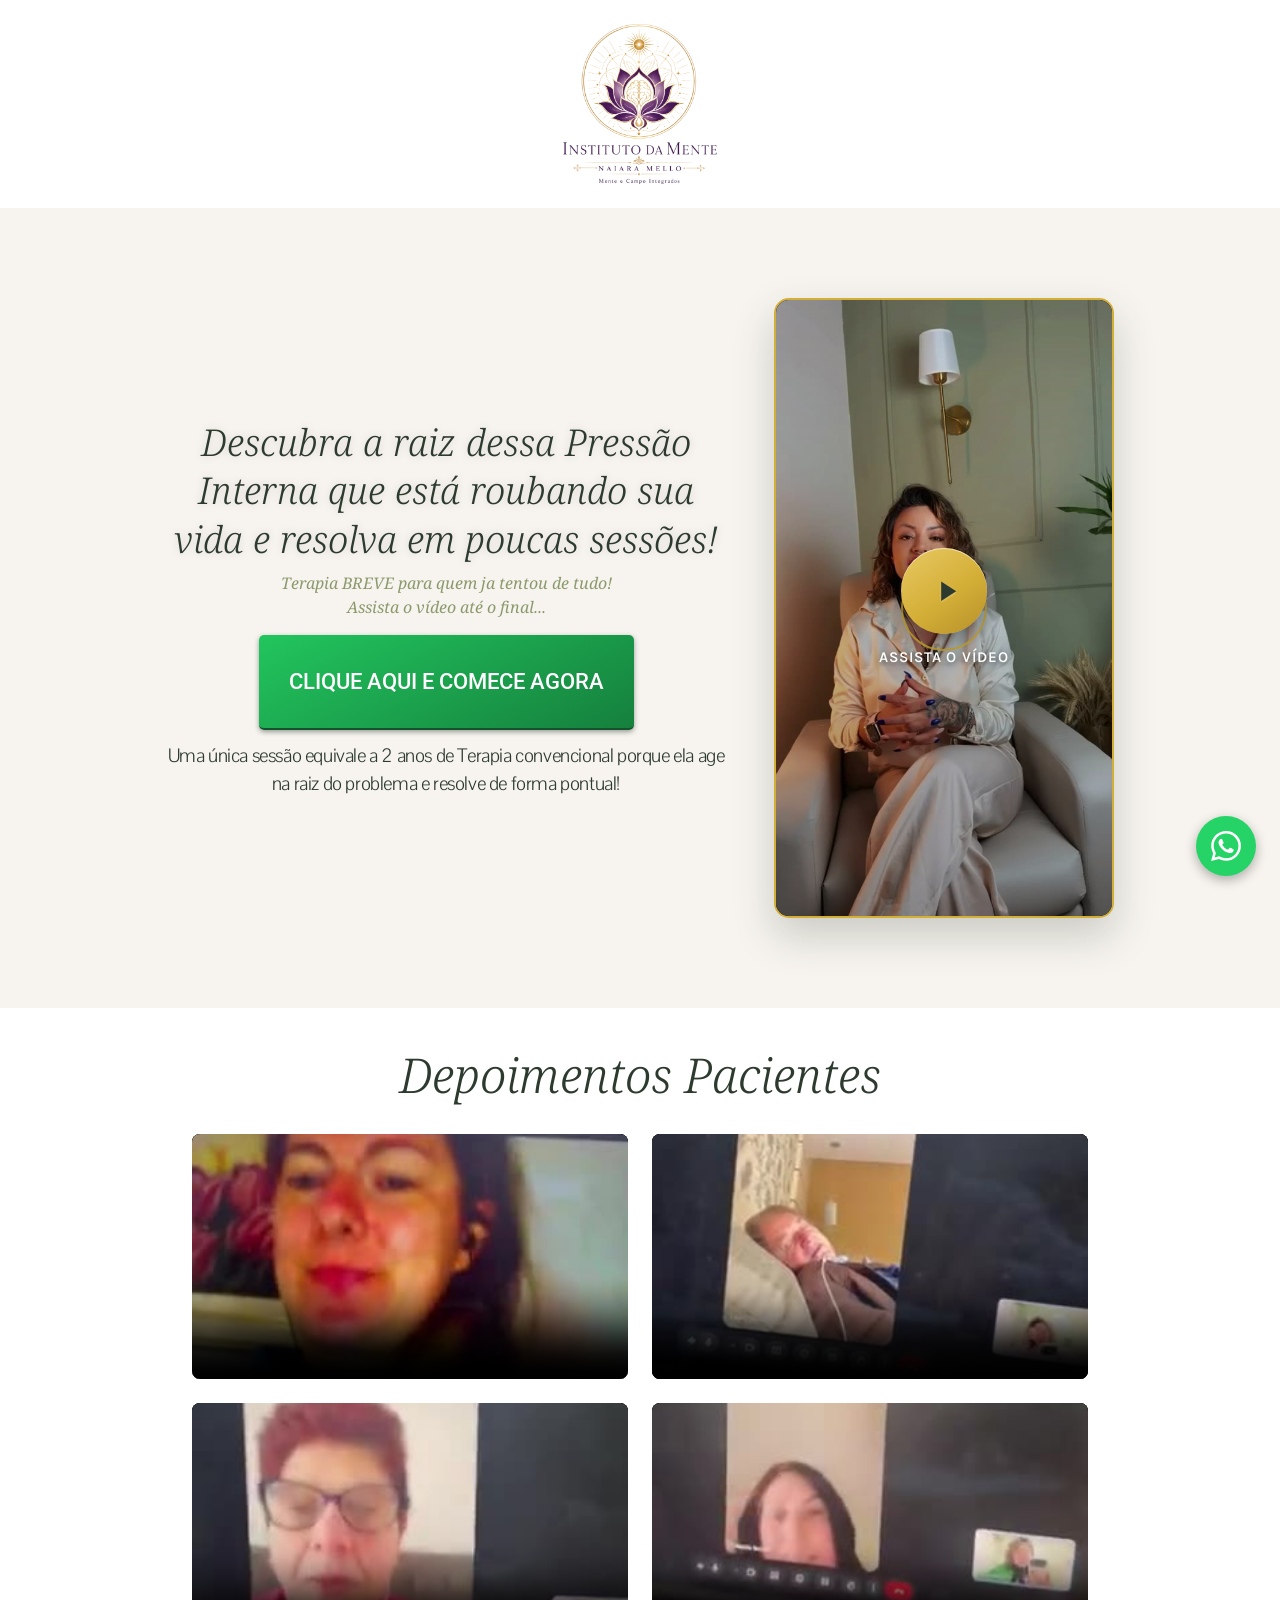
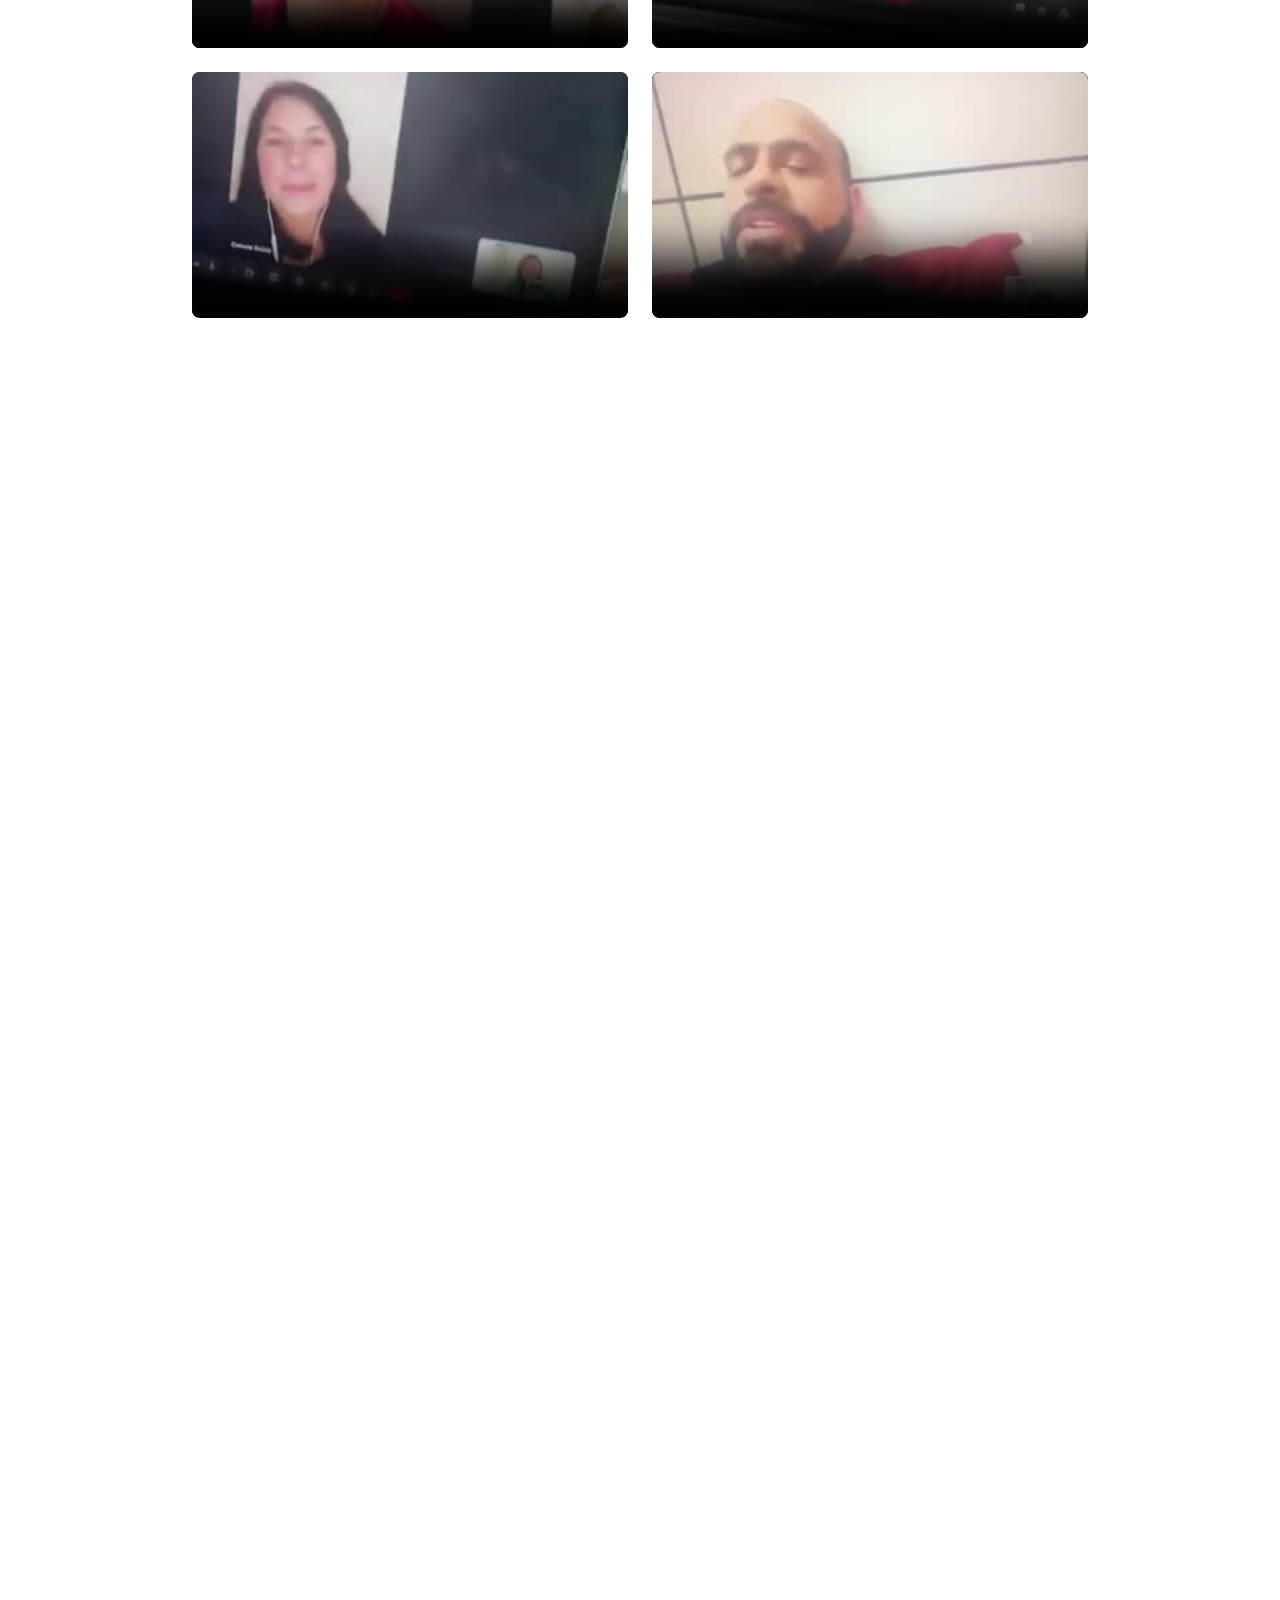
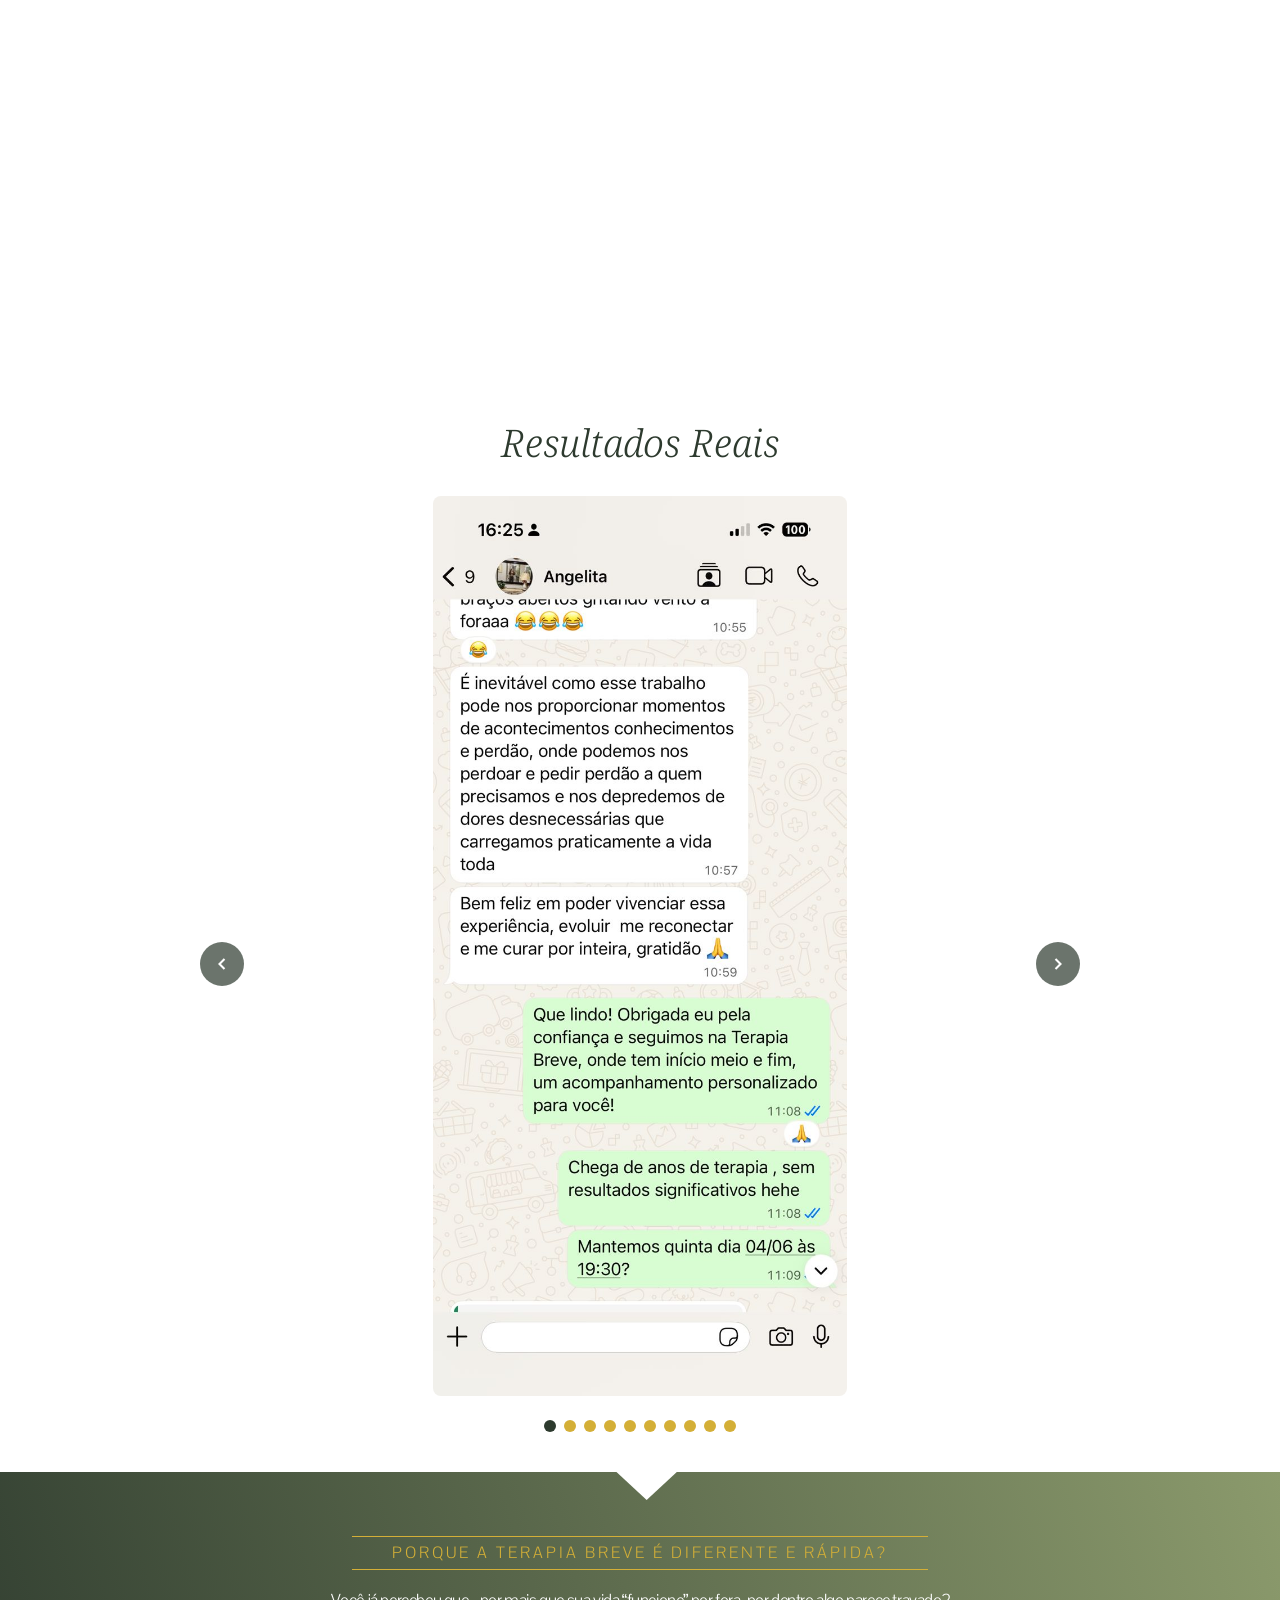
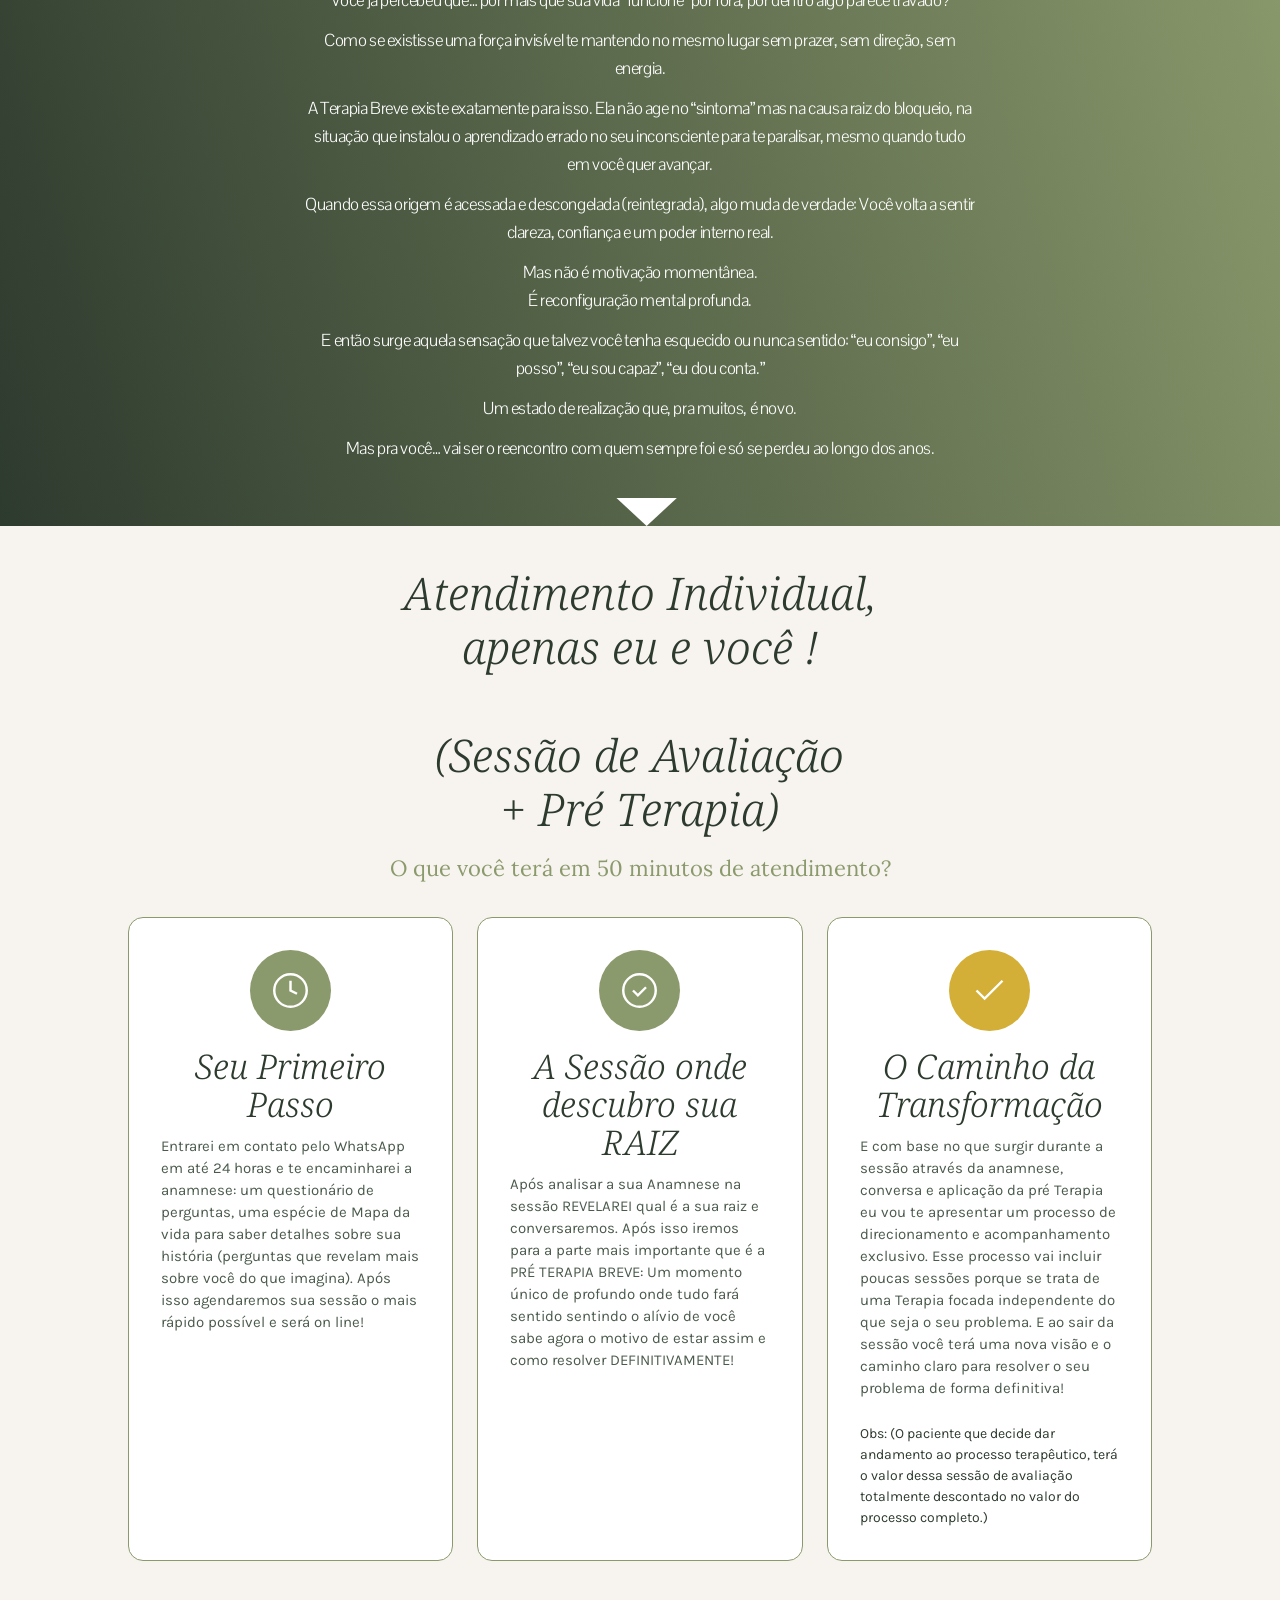
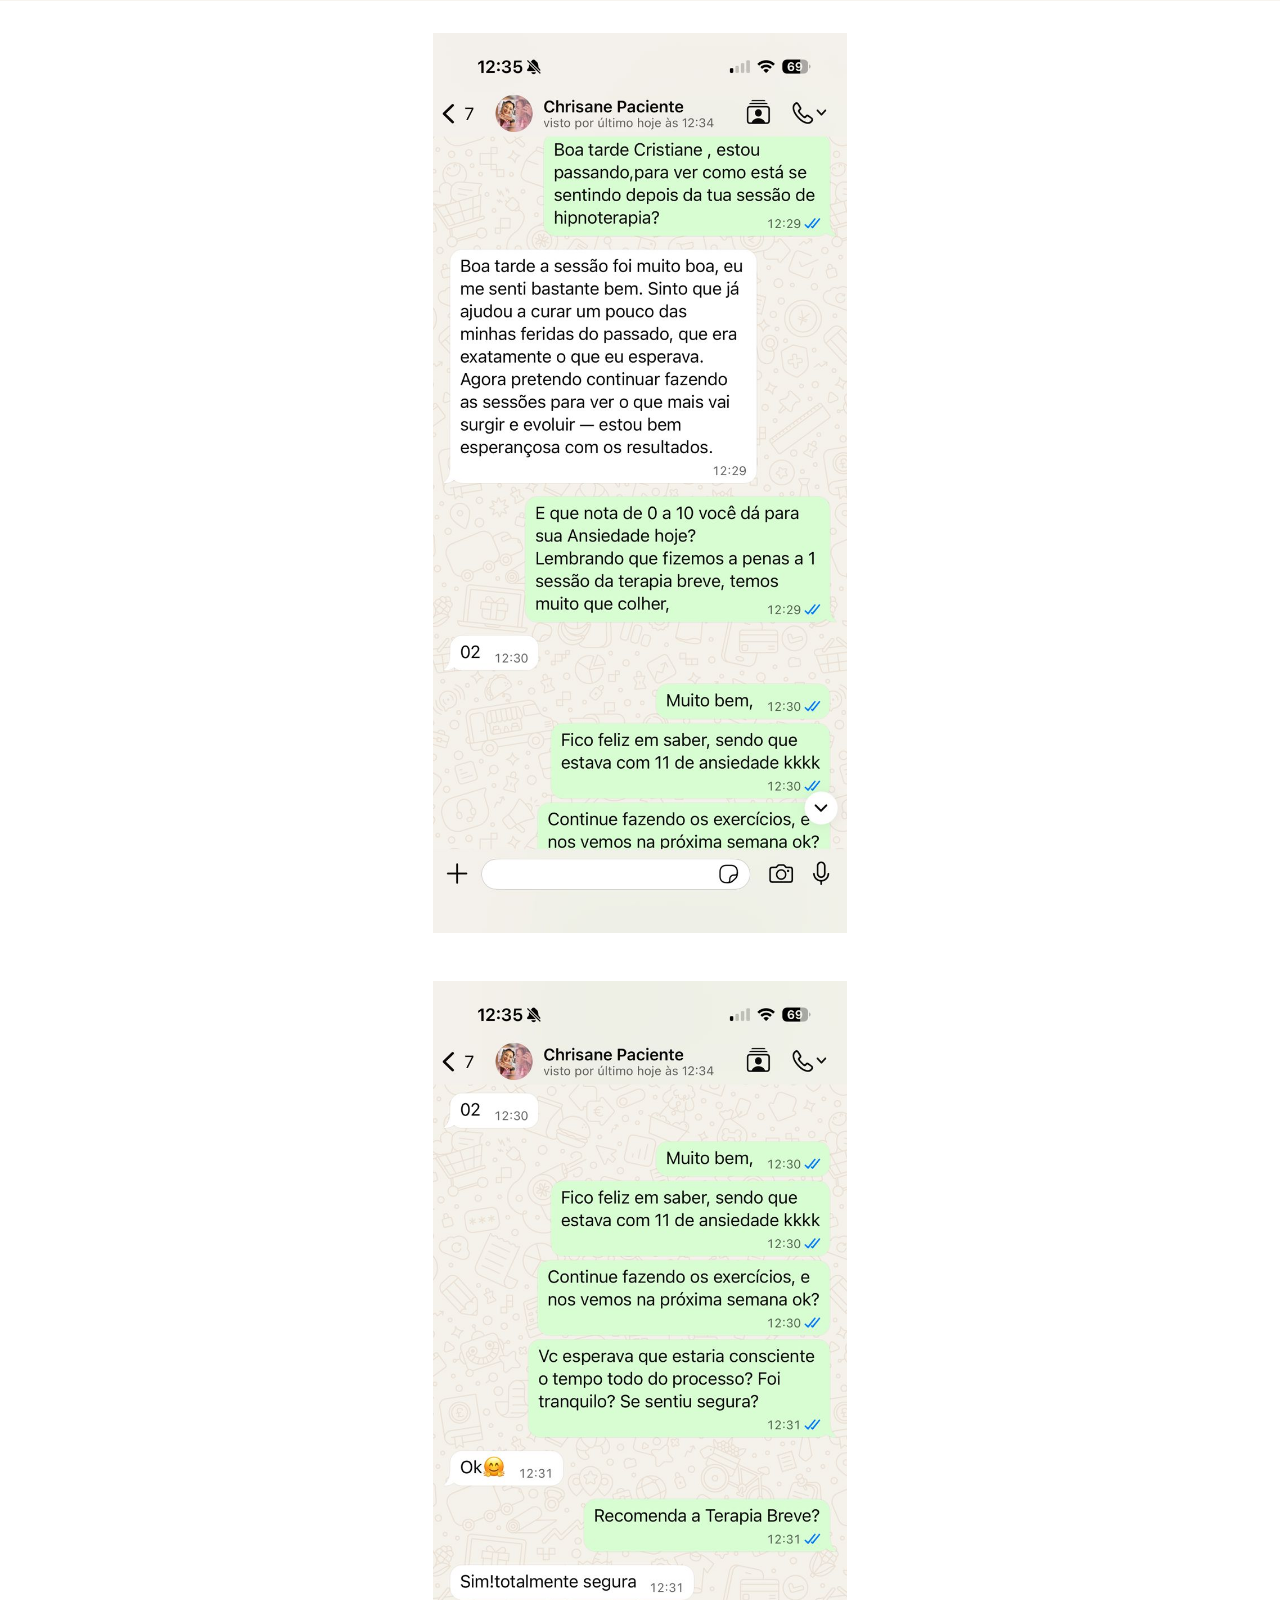
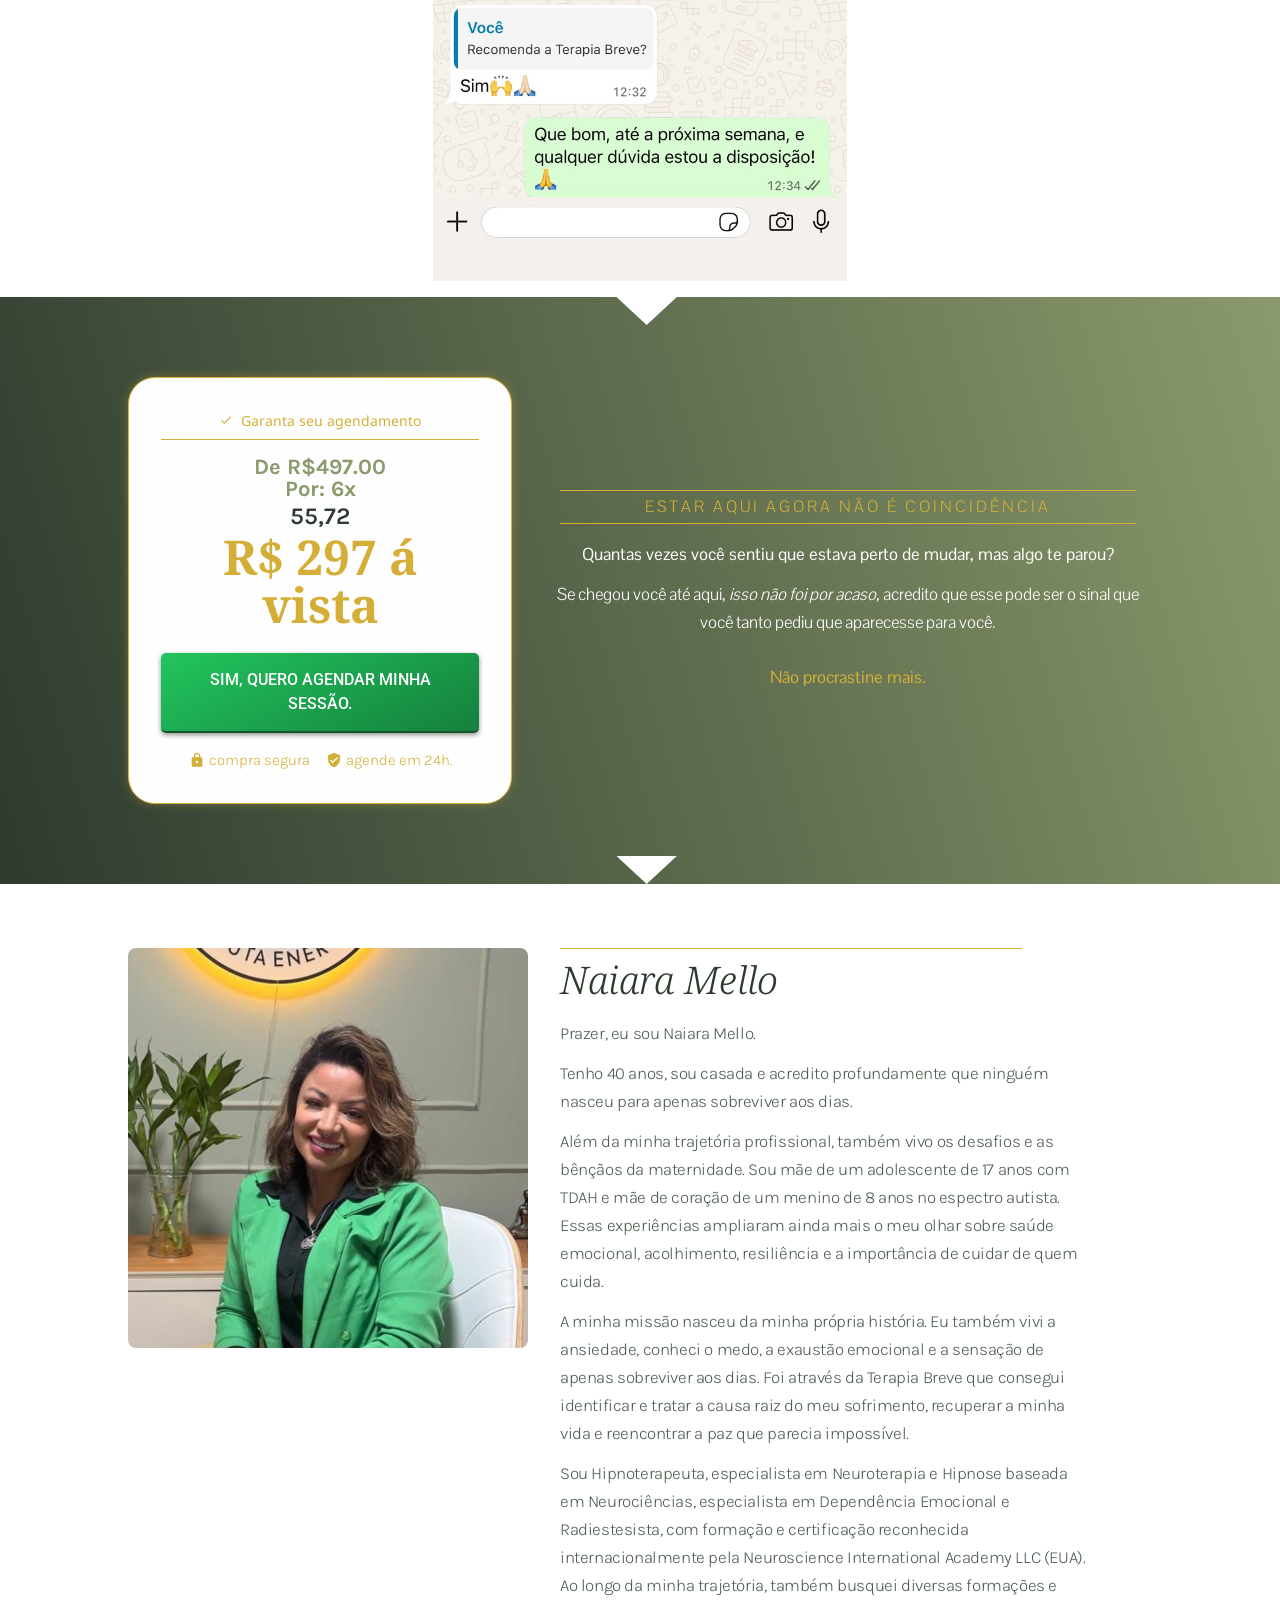
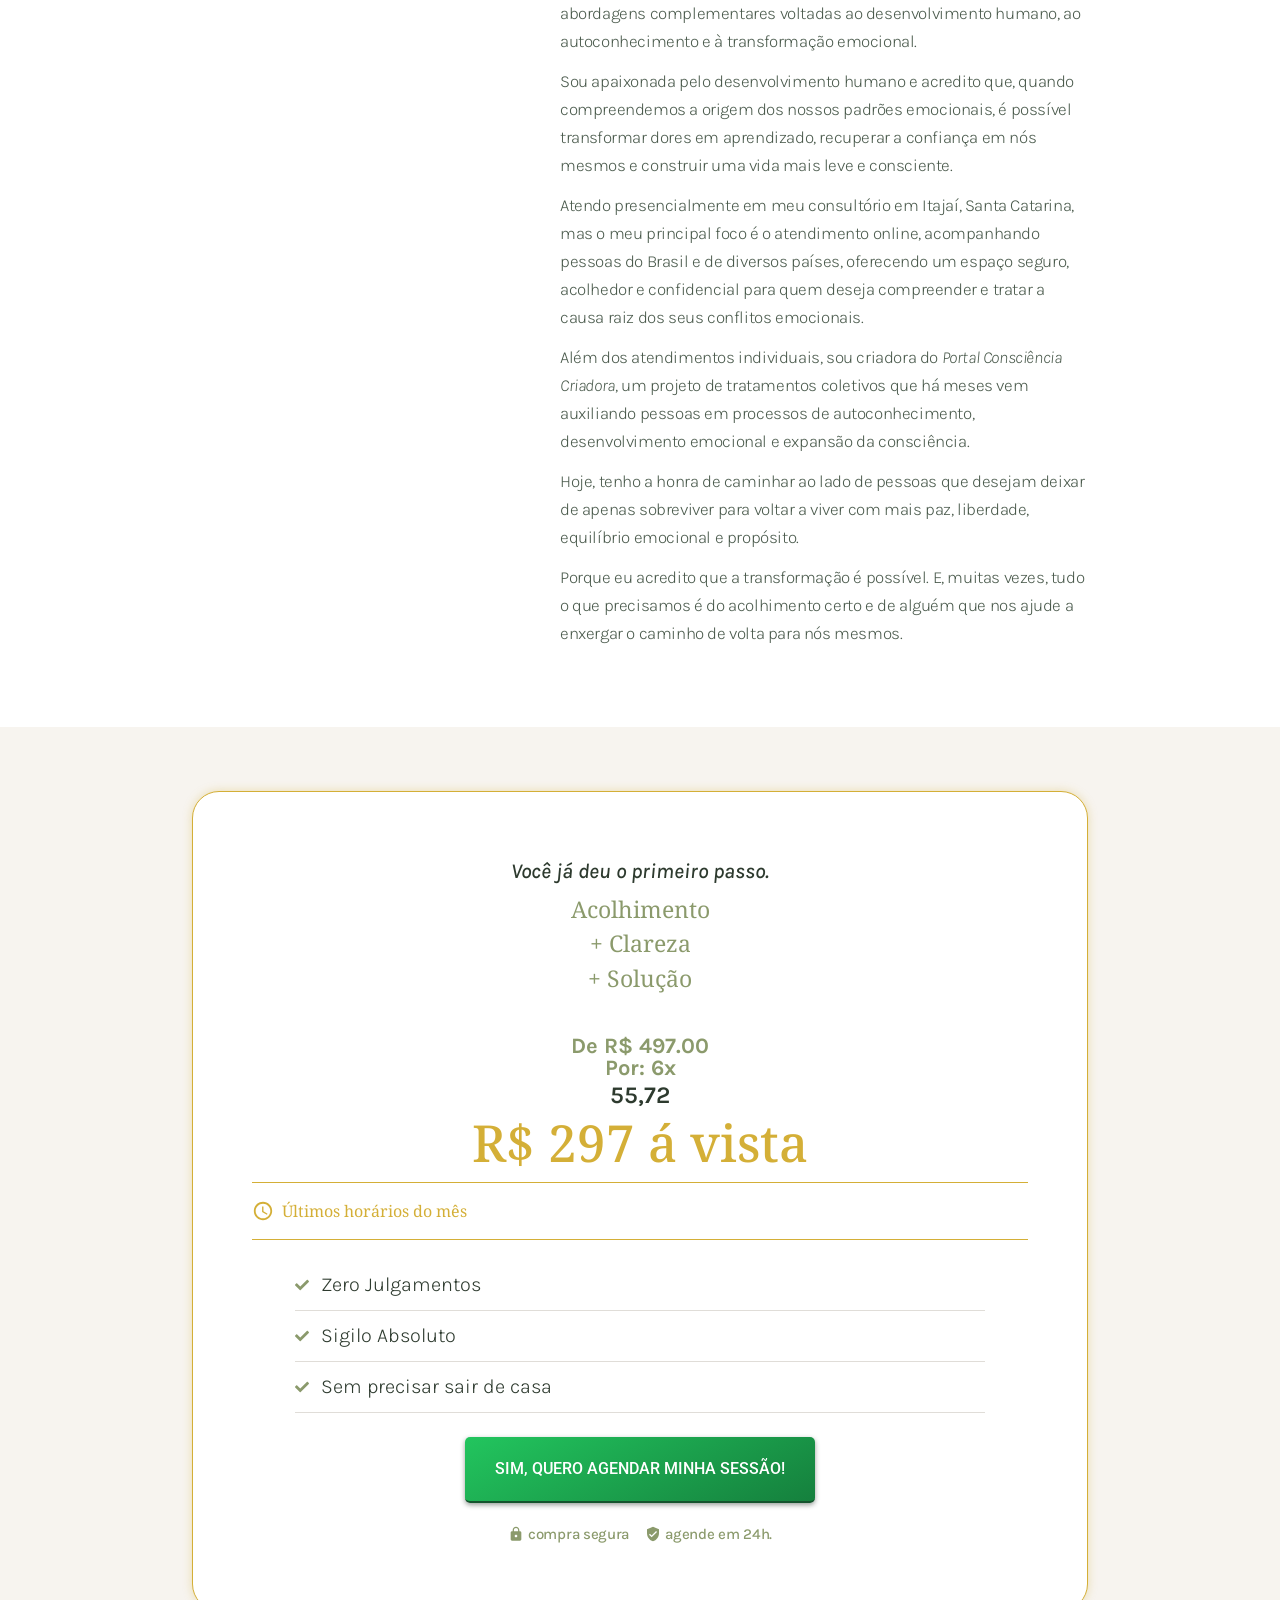
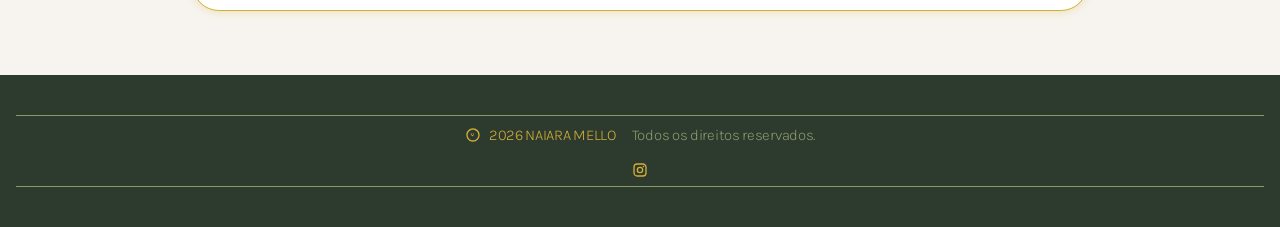
==== commit 2a0ae541: "novo depoimento 29/09" ====
--- a/index.html
+++ b/index.html
@@ -8,4 +8,4 @@
 <noscript><iframe src="https://www.googletagmanager.com/ns.html?id=GTM-KZHWX66V"
 height="0" width="0" style="display:none;visibility:hidden"></iframe></noscript>
 <!-- End Google Tag Manager (noscript) -->
-<body class="antialiased" style="margin:0;padding:0"><div class="min-h-screen flex flex-col" style="font-family:Karla, Arial, sans-serif"><header class="flex items-center justify-center py-6 px-4" style="background-color:#FFFFFF"><img src="./images/logo-transp.png" alt="Naiara Mello - Hipnoterapeuta" class="max-h-32 md:max-h-40 w-auto object-contain"/></header><section class="relative flex flex-col items-center justify-center px-0 py-10 md:py-16" style="min-height:800px;background-color:#F7F4EF"><div class="hero-grid relative z-10 w-full max-w-5xl px-4"><div class="hero-text"><div class="hero-copy"><h2 class="hero-title text-center w-full max-w-[60%] min-w-[280px]" style="font-family:&quot;Noto Serif&quot;, serif;font-size:37px;font-weight:300;font-style:italic;color:#2D3A2E;text-shadow:0px 0px 10px rgba(0,0,0,0.15);line-height:1.3">Descubra a raiz dessa Pressão Interna que está roubando sua vida e resolva em poucas sessões!</h2><h2 class="hero-sub text-center w-full max-w-[50%] min-w-[280px]" style="font-family:&quot;Noto Serif&quot;, serif;font-size:16px;font-weight:400;font-style:italic;color:#8B9A6C;line-height:1.5">Terapia BREVE para quem ja tentou de tudo!<br/>Assista o vídeo até o final...</h2></div><div class="hero-cta"><a href="https://pay.kiwify.com.br/YoRk6ne" target="_blank" rel="noopener noreferrer" class="cta-destaque inline-block mt-4" style="background-image:linear-gradient(333deg, #2D3A2E 0%, #8B9A6C 100%);color:#FFFFFF;font-family:Roboto, sans-serif;font-size:22px;font-weight:500;padding:30px 30px;border-radius:5px;box-shadow:0px 2px 5px 0px rgba(45, 58, 46, 0.48);border-bottom:2px solid #2D3A2E;text-decoration:none;text-align:center">CLIQUE AQUI E COMECE AGORA</a><p class="hero-note text-center mt-2" style="font-family:&quot;Pontano Sans&quot;, sans-serif;font-size:19px;font-weight:300;line-height:28px;letter-spacing:-0.4px;color:#2D3A2E;max-width:44%;min-width:280px">Uma única sessão equivale a 2 anos de Terapia convencional porque ela age na raiz do problema e resolve de forma pontual!</p></div></div><div class="hero-video"><div class="hero-video-frame"><video class="js-hero-video" src="./videos/header.mp4" poster="./videos/poster-header.jpg" preload="metadata" playsinline title="Vídeo Terapia Breve" style="display:block;width:100%;height:100%;object-fit:cover;background-color:#000"></video><button type="button" class="play-overlay js-play-overlay" aria-label="Assistir ao vídeo"><span class="play-pulse" aria-hidden="true"></span><span class="play-btn" aria-hidden="true"><svg viewBox="0 0 24 24"><path d="M8.5 5.2 19 12 8.5 18.8z"/></svg></span><span class="play-label">Assista o vídeo</span></button></div></div></div></section><section class="flex flex-col items-center py-10 px-4" style="background-color:#FFFFFF"><h2 class="text-center mb-8" style="font-family:&quot;Noto Serif&quot;, serif;font-size:48px;font-weight:300;font-style:italic;color:#2D3A2E;line-height:54px;max-width:46%;min-width:280px">Depoimentos Pacientes</h2><div class="flex flex-col md:flex-row gap-6 w-full max-w-4xl justify-center"><div class="w-full md:w-1/2" style="border-radius:8px;overflow:hidden"><div style="position:relative;padding-bottom:56.25%;height:0;background-color:#000"><video src="./videos/depoimento-01.mp4" poster="./videos/poster-01.jpg" controls preload="metadata" playsinline style="position:absolute;top:0;left:0;width:100%;height:100%;object-fit:cover;object-position:center 21%;background-color:#000"></video></div></div><div class="w-full md:w-1/2" style="border-radius:8px;overflow:hidden"><div style="position:relative;padding-bottom:56.25%;height:0;background-color:#000"><video src="./videos/depoimento-02.mp4" poster="./videos/poster-02.jpg" controls preload="metadata" playsinline style="position:absolute;top:0;left:0;width:100%;height:100%;object-fit:cover;object-position:center 56%;background-color:#000"></video></div></div></div><div class="flex flex-col md:flex-row gap-6 w-full max-w-4xl justify-center mt-6"><div class="w-full md:w-1/2" style="border-radius:8px;overflow:hidden"><div style="position:relative;padding-bottom:56.25%;height:0;background-color:#000"><video src="./videos/depoimento-03.mp4" poster="./videos/poster-03.jpg" controls preload="metadata" playsinline style="position:absolute;top:0;left:0;width:100%;height:100%;object-fit:cover;object-position:center 58%;background-color:#000"></video></div></div><div class="w-full md:w-1/2" style="border-radius:8px;overflow:hidden"><div style="position:relative;padding-bottom:56.25%;height:0;background-color:#000"><video src="./videos/depoimento-04.mp4" poster="./videos/poster-04.jpg" controls preload="metadata" playsinline style="position:absolute;top:0;left:0;width:100%;height:100%;object-fit:cover;object-position:center 80%;background-color:#000"></video></div></div></div><div class="flex flex-col md:flex-row gap-6 w-full max-w-4xl justify-center mt-6"><div class="w-full md:w-1/2" style="border-radius:8px;overflow:hidden"><div style="position:relative;padding-bottom:56.25%;height:0;background-color:#000"><video src="./videos/depoimento-05.mp4" poster="./videos/poster-05.jpg" controls preload="metadata" playsinline style="position:absolute;top:0;left:0;width:100%;height:100%;object-fit:cover;object-position:center 50%;background-color:#000"></video></div></div><div class="w-full md:w-1/2" style="border-radius:8px;overflow:hidden"><div style="position:relative;padding-bottom:56.25%;height:0"><iframe src="https://www.youtube.com/embed/5NuvgyTWDA4" title="Depoimento 1" allow="accelerometer; autoplay; clipboard-write; encrypted-media; gyroscope; picture-in-picture" allowFullScreen="" loading="lazy" style="position:absolute;top:0;left:0;width:100%;height:100%;border:none"></iframe></div></div></div><div class="flex flex-col md:flex-row gap-6 w-full max-w-4xl justify-center mt-6"><div class="w-full md:w-1/2" style="border-radius:8px;overflow:hidden"><div style="position:relative;padding-bottom:56.25%;height:0"><iframe src="https://www.youtube.com/embed/OIV5vB7eaJ0" title="Depoimento 2" allow="accelerometer; autoplay; clipboard-write; encrypted-media; gyroscope; picture-in-picture" allowFullScreen="" loading="lazy" style="position:absolute;top:0;left:0;width:100%;height:100%;border:none"></iframe></div></div><div class="w-full md:w-1/2" style="border-radius:8px;overflow:hidden"><div style="position:relative;padding-bottom:56.25%;height:0"><iframe src="https://www.youtube.com/embed/z0gumG6j528" title="Depoimento 3" allow="accelerometer; autoplay; clipboard-write; encrypted-media; gyroscope; picture-in-picture" allowFullScreen="" loading="lazy" style="position:absolute;top:0;left:0;width:100%;height:100%;border:none"></iframe></div></div></div><div class="flex flex-col md:flex-row gap-6 w-full max-w-4xl justify-center mt-6"><div class="w-full md:w-1/2" style="border-radius:8px;overflow:hidden"><div style="position:relative;padding-bottom:56.25%;height:0"><iframe src="https://www.youtube.com/embed/viNJPNhbShY" title="Depoimento 4" allow="accelerometer; autoplay; clipboard-write; encrypted-media; gyroscope; picture-in-picture" allowFullScreen="" loading="lazy" style="position:absolute;top:0;left:0;width:100%;height:100%;border:none"></iframe></div></div><div class="w-full md:w-1/2" style="border-radius:8px;overflow:hidden"><div style="position:relative;padding-bottom:56.25%;height:0"><iframe src="https://www.youtube.com/embed/JbkxbECKyn4" title="Depoimento 5" allow="accelerometer; autoplay; clipboard-write; encrypted-media; gyroscope; picture-in-picture" allowFullScreen="" loading="lazy" style="position:absolute;top:0;left:0;width:100%;height:100%;border:none"></iframe></div></div></div><div class="flex flex-col md:flex-row gap-6 w-full max-w-4xl justify-center mt-6"><div class="w-full md:w-1/2" style="border-radius:8px;overflow:hidden"><div style="position:relative;padding-bottom:56.25%;height:0"><iframe src="https://www.youtube.com/embed/8340Yfea0PA" title="Depoimento 6" allow="accelerometer; autoplay; clipboard-write; encrypted-media; gyroscope; picture-in-picture" allowFullScreen="" loading="lazy" style="position:absolute;top:0;left:0;width:100%;height:100%;border:none"></iframe></div></div><div class="w-full md:w-1/2" style="border-radius:8px;overflow:hidden"><div style="position:relative;padding-bottom:56.25%;height:0"><iframe src="https://www.youtube.com/embed/S9zZOG1-YQs" title="Depoimento 7" allow="accelerometer; autoplay; clipboard-write; encrypted-media; gyroscope; picture-in-picture" allowFullScreen="" loading="lazy" style="position:absolute;top:0;left:0;width:100%;height:100%;border:none"></iframe></div></div></div><div class="flex flex-col md:flex-row gap-6 w-full max-w-4xl justify-center mt-6"><div class="w-full md:w-1/2" style="border-radius:8px;overflow:hidden"><div style="position:relative;padding-bottom:56.25%;height:0"><iframe src="https://www.youtube.com/embed/ZASeVOnLyxI" title="Depoimento 8" allow="accelerometer; autoplay; clipboard-write; encrypted-media; gyroscope; picture-in-picture" allowFullScreen="" loading="lazy" style="position:absolute;top:0;left:0;width:100%;height:100%;border:none"></iframe></div></div><div class="w-full md:w-1/2" style="border-radius:8px;overflow:hidden"><div style="position:relative;padding-bottom:56.25%;height:0"><iframe src="https://www.youtube.com/embed/hVFfHdoKX-M" title="Depoimento 9" allow="accelerometer; autoplay; clipboard-write; encrypted-media; gyroscope; picture-in-picture" allowFullScreen="" loading="lazy" style="position:absolute;top:0;left:0;width:100%;height:100%;border:none"></iframe></div></div></div><div class="flex flex-col md:flex-row gap-6 w-full max-w-4xl justify-center mt-6"><div class="w-full md:w-1/2" style="border-radius:8px;overflow:hidden"><div style="position:relative;padding-bottom:56.25%;height:0"><iframe src="https://www.youtube.com/embed/YgyaaA6qwUY" title="Depoimento 10" allow="accelerometer; autoplay; clipboard-write; encrypted-media; gyroscope; picture-in-picture" allowFullScreen="" loading="lazy" style="position:absolute;top:0;left:0;width:100%;height:100%;border:none"></iframe></div></div><div class="w-full md:w-1/2" style="border-radius:8px;overflow:hidden"><div style="position:relative;padding-bottom:56.25%;height:0"><iframe src="https://www.youtube.com/embed/aZZZM23TbY4" title="Depoimento 11" allow="accelerometer; autoplay; clipboard-write; encrypted-media; gyroscope; picture-in-picture" allowFullScreen="" loading="lazy" style="position:absolute;top:0;left:0;width:100%;height:100%;border:none"></iframe></div></div></div></section><section class="flex flex-col items-center py-10 px-4" style="background-color:#FFFFFF"><h2 class="text-center mb-8" style="font-family:&quot;Noto Serif&quot;, serif;font-size:38px;font-weight:300;font-style:italic;color:#2D3A2E;line-height:44px;min-width:280px">Resultados Reais</h2><div id="carousel-resultados" class="relative w-full max-w-4xl" style="overflow:hidden"><div id="carousel-track" class="flex transition-transform duration-500 ease-in-out"><div class="w-full flex-shrink-0 flex items-center justify-center px-2"><img src="./images/prova-social-01.jpg" alt="Prova Social 1" class="max-w-full" style="max-height:900px;object-fit:contain;border-radius:8px"/></div><div class="w-full flex-shrink-0 flex items-center justify-center px-2"><img src="./images/prova-social-02.jpg" alt="Prova Social 2" class="max-w-full" style="max-height:900px;object-fit:contain;border-radius:8px"/></div><div class="w-full flex-shrink-0 flex items-center justify-center px-2"><img src="./images/prova-social-03.jpg" alt="Prova Social 3" class="max-w-full" style="max-height:900px;object-fit:contain;border-radius:8px"/></div><div class="w-full flex-shrink-0 flex items-center justify-center px-2"><img src="./images/depoimento-1.jpeg" alt="Prova Social 4" class="max-w-full" style="max-height:900px;object-fit:contain;border-radius:8px"/></div><div class="w-full flex-shrink-0 flex items-center justify-center px-2"><img src="./images/depoimento-2.jpeg" alt="Prova Social 5" class="max-w-full" style="max-height:900px;object-fit:contain;border-radius:8px"/></div><div class="w-full flex-shrink-0 flex items-center justify-center px-2"><img src="./images/depoimento-3.jpeg" alt="Prova Social 6" class="max-w-full" style="max-height:900px;object-fit:contain;border-radius:8px"/></div><div class="w-full flex-shrink-0 flex items-center justify-center px-2"><img src="./images/depoimento-4.jpeg" alt="Prova Social 7" class="max-w-full" style="max-height:900px;object-fit:contain;border-radius:8px"/></div><div class="w-full flex-shrink-0 flex items-center justify-center px-2"><img src="./images/depoimento-5.jpeg" alt="Prova Social 8" class="max-w-full" style="max-height:900px;object-fit:contain;border-radius:8px"/></div><div class="w-full flex-shrink-0 flex items-center justify-center px-2"><img src="./images/depoimento-6.jpeg" alt="Prova Social 9" class="max-w-full" style="max-height:900px;object-fit:contain;border-radius:8px"/></div><div class="w-full flex-shrink-0 flex items-center justify-center px-2"><img src="./images/depoimento-7.jpeg" alt="Prova Social 10" class="max-w-full" style="max-height:900px;object-fit:contain;border-radius:8px"/></div></div><button id="carousel-prev" class="absolute left-2 top-1/2 -translate-y-1/2 z-10 flex items-center justify-center" style="width:44px;height:44px;border-radius:50%;background-color:rgba(45,58,46,0.7);border:none;cursor:pointer" aria-label="Anterior"><svg width="20" height="20" viewBox="0 0 24 24" fill="none" stroke="#FFFFFF" stroke-width="2.5"><polyline points="15,18 9,12 15,6"></polyline></svg></button><button id="carousel-next" class="absolute right-2 top-1/2 -translate-y-1/2 z-10 flex items-center justify-center" style="width:44px;height:44px;border-radius:50%;background-color:rgba(45,58,46,0.7);border:none;cursor:pointer" aria-label="Próximo"><svg width="20" height="20" viewBox="0 0 24 24" fill="none" stroke="#FFFFFF" stroke-width="2.5"><polyline points="9,6 15,12 9,18"></polyline></svg></button><div id="carousel-dots" class="flex items-center justify-center gap-2 mt-6"></div></div></section><script>(function(){var track=document.getElementById('carousel-track');var slides=track.children;var total=slides.length;var current=0;var dotsContainer=document.getElementById('carousel-dots');for(var i=0;i<total;i++){var dot=document.createElement('button');dot.style.width='12px';dot.style.height='12px';dot.style.borderRadius='50%';dot.style.border='none';dot.style.cursor='pointer';dot.style.backgroundColor=i===0?'#2D3A2E':'#D4AF37';dot.style.transition='background-color 0.3s';dot.setAttribute('aria-label','Slide '+(i+1));(function(idx){dot.addEventListener('click',function(){goTo(idx)})})(i);dotsContainer.appendChild(dot)}function goTo(idx){current=idx;track.style.transform='translateX(-'+current*100+'%)';updateDots()}function updateDots(){var dots=dotsContainer.children;for(var i=0;i<dots.length;i++){dots[i].style.backgroundColor=i===current?'#2D3A2E':'#D4AF37'}}document.getElementById('carousel-prev').addEventListener('click',function(){goTo((current-1+total)%total)});document.getElementById('carousel-next').addEventListener('click',function(){goTo((current+1)%total)});var startX=0;var isDragging=false;track.addEventListener('touchstart',function(e){startX=e.touches[0].clientX;isDragging=true});track.addEventListener('touchend',function(e){if(!isDragging)return;isDragging=false;var diff=startX-e.changedTouches[0].clientX;if(Math.abs(diff)>50){if(diff>0){goTo((current+1)%total)}else{goTo((current-1+total)%total)}}});var autoPlay=setInterval(function(){goTo((current+1)%total)},5000);var container=document.getElementById('carousel-resultados');container.addEventListener('mouseenter',function(){clearInterval(autoPlay)});container.addEventListener('mouseleave',function(){autoPlay=setInterval(function(){goTo((current+1)%total)},5000)})})();</script><section class="relative py-16 px-4 md:px-0" style="background-image:linear-gradient(254deg, #8B9A6C 0%, #2D3A2E 100%)"><div class="absolute top-0 left-0 right-0 w-full overflow-hidden" style="z-index:2;pointer-events:none"><svg xmlns="http://www.w3.org/2000/svg" viewBox="0 0 700 10" preserveAspectRatio="none" style="width:calc(165% + 1.3px);height:28px;margin-left:-32%"><path fill="#FFFFFF" d="M350,10L340,0h20L350,10z"></path></svg></div><div class="absolute bottom-0 left-0 right-0 w-full overflow-hidden" style="z-index:2;pointer-events:none"><svg xmlns="http://www.w3.org/2000/svg" viewBox="0 0 700 10" preserveAspectRatio="none" style="width:calc(165% + 1.3px);height:28px;margin-left:-32%"><path fill="#FFFFFF" d="M350,10L340,0h20L350,10z"></path></svg></div><div class="relative z-10 max-w-5xl mx-auto flex flex-col items-center"><div class="text-center border-t border-b py-1 px-6 mb-4 w-full max-w-xl" style="border-color:#D4AF37"><p style="font-family:&quot;Pontano Sans&quot;, sans-serif;font-size:16px;font-weight:300;text-transform:uppercase;letter-spacing:3px;color:#D4AF37">Porque a terapia breve é diferente e rápida?</p></div><div class="text-center max-w-[66%] min-w-[280px]" style="font-family:&quot;Pontano Sans&quot;, sans-serif;font-size:17px;font-weight:300;line-height:28px;letter-spacing:-0.4px;color:#FFFFFF"><p class="mb-3">Você já percebeu que… por mais que sua vida “funcione” por fora, por dentro algo parece travado?</p><p class="mb-3">Como se existisse uma força invisível te mantendo no mesmo lugar sem prazer, sem direção, sem energia.</p><p class="mb-3">A Terapia Breve existe exatamente para isso. Ela não age no “sintoma” mas na causa raiz do bloqueio, na situação que instalou o aprendizado errado no seu inconsciente para te paralisar, mesmo quando tudo em você quer avançar.</p><p class="mb-3">Quando essa origem é acessada e descongelada (reintegrada), algo muda de verdade: Você volta a sentir clareza, confiança e um poder interno real.</p><p class="mb-3">Mas não é motivação momentânea.<br/>É reconfiguração mental profunda.</p><p class="mb-3">E então surge aquela sensação que talvez você tenha esquecido ou nunca sentido: “eu consigo”, “eu posso”, “eu sou capaz”, “eu dou conta.”</p><p class="mb-3">Um estado de realização que, pra muitos, é novo.</p><p>Mas pra você… vai ser o reencontro com quem sempre foi e só se perdeu ao longo dos anos.</p></div></div></section><section class="py-10 px-4 md:px-0" style="background-color:#F7F4EF"><div class="max-w-5xl mx-auto flex flex-col items-center"><h2 class="text-center mb-4" style="font-family:&quot;Noto Serif&quot;, serif;font-size:45px;font-weight:300;font-style:italic;color:#2D3A2E;max-width:47%;min-width:280px;line-height:1.2">Atendimento Individual, apenas <i> eu e você !</i><br/><br/>(Sessão de Avaliação <br/>+ Pré Terapia)</h2><h2 class="text-center mb-8" style="font-family:&quot;Lora&quot;, serif;font-size:22px;font-weight:400;color:#8B9A6C">O que você terá em 50 minutos de atendimento?</h2><div class="flex flex-col md:flex-row gap-6 w-full max-w-5xl"><div class="flex-1 flex flex-col items-center text-center p-8" style="background-color:#FFFFFF;border:1px solid #8B9A6C;border-radius:15px"><div class="flex items-center justify-center mb-4" style="width:81px;height:81px;border-radius:50%;background-color:#8B9A6C"><svg width="39" height="39" viewBox="0 0 24 24" fill="none" stroke="#FFFFFF" stroke-width="1.5"><circle cx="12" cy="12" r="10"></circle><polyline points="12,6 12,12 16,14"></polyline></svg></div><h3 class="mb-3" style="font-family:&quot;Noto Serif&quot;, serif;font-size:34px;font-weight:300;font-style:italic;color:#2D3A2E;line-height:38px">Seu Primeiro Passo</h3><p style="font-family:Karla, sans-serif;font-size:15px;font-weight:400;line-height:22px;color:#4A5A4C;text-align:left">Entrarei em contato pelo WhatsApp em até 24 horas e te encaminharei a anamnese: um questionário de perguntas, uma espécie de Mapa da vida para saber detalhes sobre sua história (perguntas que revelam mais sobre você do que imagina). Após isso agendaremos sua sessão o mais rápido possível e será on line!</p></div><div class="flex-1 flex flex-col items-center text-center p-8" style="background-color:#FFFFFF;border:1px solid #8B9A6C;border-radius:15px"><div class="flex items-center justify-center mb-4" style="width:81px;height:81px;border-radius:50%;background-color:#8B9A6C"><svg width="39" height="39" viewBox="0 0 24 24" fill="none" stroke="#FFFFFF" stroke-width="1.5"><path d="M12 2C6.48 2 2 6.48 2 12s4.48 10 10 10 10-4.48 10-10S17.52 2 12 2z"></path><path d="M8 12l3 3 5-5"></path></svg></div><h3 class="mb-3" style="font-family:&quot;Noto Serif&quot;, serif;font-size:34px;font-weight:300;font-style:italic;color:#2D3A2E;line-height:38px">A Sessão onde descubro sua RAIZ</h3><p style="font-family:Karla, sans-serif;font-size:15px;font-weight:400;line-height:22px;color:#4A5A4C;text-align:left">Após analisar a sua Anamnese na sessão REVELAREI qual é a sua raiz e conversaremos. Após isso iremos para a parte mais importante que é a PRÉ TERAPIA BREVE: Um momento único de profundo onde tudo fará sentido sentindo o alívio de você sabe agora o motivo de estar assim e como resolver DEFINITIVAMENTE!</p></div><div class="flex-1 flex flex-col items-center text-center p-8" style="background-color:#FFFFFF;border:1px solid #8B9A6C;border-radius:15px"><div class="flex items-center justify-center mb-4" style="width:81px;height:81px;border-radius:50%;background-color:#D4AF37"><svg width="39" height="39" viewBox="0 0 24 24" fill="none" stroke="#FFFFFF" stroke-width="1.5"><polyline points="20,6 9,17 4,12"></polyline></svg></div><h3 class="mb-3" style="font-family:&quot;Noto Serif&quot;, serif;font-size:34px;font-weight:300;font-style:italic;color:#2D3A2E;line-height:38px">O Caminho da Transformação</h3><p style="font-family:Karla, sans-serif;font-size:15px;font-weight:400;line-height:22px;color:#4A5A4C;text-align:left">E com base no que surgir durante a sessão através da anamnese, conversa e aplicação da pré Terapia eu vou te apresentar um processo de direcionamento e acompanhamento exclusivo. Esse processo vai incluir poucas sessões porque se trata de uma Terapia focada independente do que seja o seu problema. E ao sair da sessão você terá uma nova visão e o caminho claro para resolver o seu problema de forma definitiva!</p><br/><span style="color:#2D3A2E;font-size:14px;text-align:left">Obs: (O paciente que decide dar andamento ao processo terapêutico, terá o valor dessa sessão de avaliação totalmente descontado no valor do processo completo.)</span></div></div></div></section><section class="flex flex-col items-center py-8 px-4" style="background-color:#FFFFFF"><img src="./images/imagem-02.jpeg" alt="Imagem" class="max-w-full" style="max-height:900px;object-fit:contain"/></section><section class="flex flex-col items-center py-4 px-4" style="background-color:#FFFFFF"><img src="./images/imagem-03.jpeg" alt="Imagem" class="max-w-full" style="max-height:900px;object-fit:contain"/></section><section class="relative py-20 px-4 md:px-0" style="background-image:linear-gradient(254deg, #8B9A6C 0%, #2D3A2E 100%)"><div class="absolute top-0 left-0 right-0 w-full overflow-hidden" style="z-index:2;pointer-events:none"><svg xmlns="http://www.w3.org/2000/svg" viewBox="0 0 700 10" preserveAspectRatio="none" style="width:calc(165% + 1.3px);height:28px;margin-left:-32%"><path fill="#FFFFFF" d="M350,10L340,0h20L350,10z"></path></svg></div><div class="absolute bottom-0 left-0 right-0 w-full overflow-hidden" style="z-index:2;pointer-events:none"><svg xmlns="http://www.w3.org/2000/svg" viewBox="0 0 700 10" preserveAspectRatio="none" style="width:calc(165% + 1.3px);height:28px;margin-left:-32%"><path fill="#FFFFFF" d="M350,10L340,0h20L350,10z"></path></svg></div><div class="relative z-10 max-w-5xl mx-auto flex flex-col md:flex-row items-center justify-evenly gap-8"><div class="flex flex-col items-center p-8 w-full max-w-sm" style="background-color:#FFFEFE;border:1px solid #D4AF37;border-radius:27px;box-shadow:0px 0px 10px 0px rgba(212, 175, 55, 0.35)"><div class="flex items-center gap-2 mb-2"><svg width="14" height="14" viewBox="0 0 24 24" fill="#D4AF37"><path d="M9 16.17L4.83 12l-1.42 1.41L9 19 21 7l-1.41-1.41z"></path></svg><span style="font-family:&quot;Noto Sans&quot;, sans-serif;font-weight:400;color:#D4AF37;font-size:14px">Garanta seu agendamento</span></div><div class="w-full mb-4" style="border-top:1px solid #D4AF37"></div><p style="font-family:Karla, sans-serif;font-size:22px;font-weight:700;color:#8B9A6C;line-height:1em;text-align:center">De R$497.00<br/>Por: 6x</p><p style="font-family:Karla, sans-serif;font-size:24px;font-weight:600;color:#2D3A2E;line-height:1em;text-align:center;margin-top:4px">55,72</p><p style="font-family:&quot;Noto Serif&quot;, serif;font-size:48px;font-weight:700;color:#D4AF37;line-height:1em;text-align:center;margin-top:5px">R$ 297 á vista</p><a href="https://pay.kiwify.com.br/YoRk6ne" target="_blank" rel="noopener noreferrer" class="cta-destaque inline-block mt-6" style="background-image:linear-gradient(333deg, #2D3A2E 0%, #8B9A6C 100%);color:#FFFFFF;font-family:Roboto, sans-serif;font-size:16px;font-weight:500;padding:15px 20px;border-radius:5px;box-shadow:0px 2px 5px 0px rgba(45, 58, 46, 0.55);border-bottom:2px solid #2D3A2E;text-decoration:none;text-align:center">SIM, QUERO AGENDAR MINHA SESSÃO.</a><div class="flex items-center gap-4 mt-4"><div class="flex items-center gap-1"><svg width="16" height="16" viewBox="0 0 24 24" fill="#D4AF37"><path d="M18 8h-1V6c0-2.76-2.24-5-5-5S7 3.24 7 6v2H6c-1.1 0-2 .9-2 2v10c0 1.1.9 2 2 2h12c1.1 0 2-.9 2-2V10c0-1.1-.9-2-2-2zM12 17c-1.1 0-2-.9-2-2s.9-2 2-2 2 .9 2 2-.9 2-2 2zm3.1-9H8.9V6c0-1.71 1.39-3.1 3.1-3.1 1.71 0 3.1 1.39 3.1 3.1v2z"></path></svg><span style="font-family:Karla, sans-serif;font-size:15px;font-weight:300;color:#D4AF37">compra segura</span></div><div class="flex items-center gap-1"><svg width="16" height="16" viewBox="0 0 24 24" fill="#D4AF37"><path d="M12 1L3 5v6c0 5.55 3.84 10.74 9 12 5.16-1.26 9-6.45 9-12V5l-9-4zm-2 16l-4-4 1.41-1.41L10 14.17l6.59-6.59L18 9l-8 8z"></path></svg><span style="font-family:Karla, sans-serif;font-size:15px;font-weight:300;color:#D4AF37">agende em 24h.</span></div></div></div><div class="flex flex-col items-center max-w-[66%] min-w-[280px]"><div class="text-center border-t border-b py-1 px-6 mb-4 w-full max-w-xl" style="border-color:#D4AF37"><p style="font-family:&quot;Pontano Sans&quot;, sans-serif;font-size:16px;font-weight:300;text-transform:uppercase;letter-spacing:3px;color:#D4AF37">Estar aqui agora não é coincidência</p></div><p class="text-center mb-3" style="font-family:&quot;Pontano Sans&quot;, sans-serif;font-size:17px;font-weight:300;line-height:28px;color:#FFFFFF"><strong>Quantas vezes você sentiu que estava perto de mudar, mas algo te parou?</strong></p><p class="text-center mb-3" style="font-family:&quot;Pontano Sans&quot;, sans-serif;font-size:17px;font-weight:300;line-height:28px;color:#FFFFFF">Se chegou você até aqui, <em>isso não foi por acaso,</em> acredito que esse pode ser o sinal que você tanto pediu que aparecesse para você.</p><p class="text-center" style="font-family:&quot;Pontano Sans&quot;, sans-serif;font-size:17px;font-weight:300;line-height:28px;color:#D4AF37;margin-top:15px"><strong>Não procrastine mais.</strong></p></div></div></section><section class="py-16 px-4 md:px-0" style="background-color:#FFFFFF"><div class="max-w-5xl mx-auto flex flex-col md:flex-row items-start gap-8"><div class="flex-shrink-0 w-full md:w-auto"><img src="./images/naiara-profile.jpeg" alt="Naiara Mello" class="max-w-full md:max-w-[400px]" style="object-fit:contain;border-radius:8px"/></div><div class="flex flex-col gap-0 w-full"><div class="w-full max-w-[78%] mb-2" style="border-top:1px solid #D4AF37"></div><h2 class="mb-4" style="font-family:&quot;Noto Serif&quot;, serif;font-size:38px;font-weight:300;font-style:italic;color:#2D3A2E;max-width:72%;line-height:1.2">Naiara Mello</h2><div style="font-family:Karla, sans-serif;font-size:17px;font-weight:300;line-height:28px;letter-spacing:-0.4px;color:#4A5A4C;max-width:89%"><p class="mb-3">Prazer, eu sou Naiara Mello.</p><p class="mb-3">Tenho 40 anos, sou casada e acredito profundamente que ninguém nasceu para apenas sobreviver aos dias.</p><p class="mb-3">Além da minha trajetória profissional, também vivo os desafios e as bênçãos da maternidade. Sou mãe de um adolescente de 17 anos com TDAH e mãe de coração de um menino de 8 anos no espectro autista. Essas experiências ampliaram ainda mais o meu olhar sobre saúde emocional, acolhimento, resiliência e a importância de cuidar de quem cuida.</p><p class="mb-3">A minha missão nasceu da minha própria história. Eu também vivi a ansiedade, conheci o medo, a exaustão emocional e a sensação de apenas sobreviver aos dias. Foi através da Terapia Breve que consegui identificar e tratar a causa raiz do meu sofrimento, recuperar a minha vida e reencontrar a paz que parecia impossível.</p><p class="mb-3">Sou Hipnoterapeuta, especialista em Neuroterapia e Hipnose baseada em Neurociências, especialista em Dependência Emocional e Radiestesista, com formação e certificação reconhecida internacionalmente pela Neuroscience International Academy LLC (EUA). Ao longo da minha trajetória, também busquei diversas formações e abordagens complementares voltadas ao desenvolvimento humano, ao autoconhecimento e à transformação emocional.</p><p class="mb-3">Sou apaixonada pelo desenvolvimento humano e acredito que, quando compreendemos a origem dos nossos padrões emocionais, é possível transformar dores em aprendizado, recuperar a confiança em nós mesmos e construir uma vida mais leve e consciente.</p><p class="mb-3">Atendo presencialmente em meu consultório em Itajaí, Santa Catarina, mas o meu principal foco é o atendimento online, acompanhando pessoas do Brasil e de diversos países, oferecendo um espaço seguro, acolhedor e confidencial para quem deseja compreender e tratar a causa raiz dos seus conflitos emocionais.</p><p class="mb-3">Além dos atendimentos individuais, sou criadora do <em>Portal Consciência Criadora</em>, um projeto de tratamentos coletivos que há meses vem auxiliando pessoas em processos de autoconhecimento, desenvolvimento emocional e expansão da consciência.</p><p class="mb-3">Hoje, tenho a honra de caminhar ao lado de pessoas que desejam deixar de apenas sobreviver para voltar a viver com mais paz, liberdade, equilíbrio emocional e propósito.</p><p>Porque eu acredito que a transformação é possível. E, muitas vezes, tudo o que precisamos é do acolhimento certo e de alguém que nos ajude a enxergar o caminho de volta para nós mesmos.</p></div><div style="height:16px"></div></div></div></section><section class="relative py-16 px-4 md:px-0" style="min-height:800px;background-color:#F7F4EF"><div class="max-w-4xl mx-auto flex flex-col items-center"><div class="flex flex-col items-center w-full px-4 py-16" style="border:1px solid #D4AF37;border-radius:27px;box-shadow:0px 0px 10px 0px rgba(212, 175, 55, 0.35);background-color:#FFFFFF;margin:0 22px"><h2 class="text-center mb-1" style="font-family:Karla, sans-serif;font-size:21px;font-weight:500;font-style:italic;color:#2D3A2E;max-width:84%">Você já deu o primeiro passo.</h2><h2 class="text-center mb-10" style="font-family:&quot;Noto Serif&quot;, serif;font-size:23px;font-weight:400;color:#8B9A6C;line-height:1.5em;max-width:75%">Acolhimento<br/>+ Clareza<br/>+ Solução</h2><p style="font-family:Karla, sans-serif;font-size:22px;font-weight:700;color:#8B9A6C;line-height:1em;text-align:center">De R$ 497.00<br/>Por: 6x</p><p style="font-family:Karla, sans-serif;font-size:24px;font-weight:600;color:#2D3A2E;line-height:1em;text-align:center;margin-top:4px">55,72</p><p style="font-family:&quot;Noto Serif&quot;, serif;font-size:51px;font-weight:500;color:#D4AF37;line-height:40px;text-align:center;margin-top:15px">R$ 297 á vista</p><div class="flex items-center gap-2 w-full max-w-[90%] py-4 my-5" style="border-top:1px solid #D4AF37;border-bottom:1px solid #D4AF37"><svg width="22" height="22" viewBox="0 0 24 24" fill="#D4AF37"><path d="M12 2C6.48 2 2 6.48 2 12s4.48 10 10 10 10-4.48 10-10S17.52 2 12 2zm0 18c-4.42 0-8-3.58-8-8s3.58-8 8-8 8 3.58 8 8-3.58 8-8 8zm.5-13H11v6l5.25 3.15.75-1.23-4.5-2.67V7z"></path></svg><span style="font-family:&quot;Noto Serif&quot;, serif;font-weight:400;color:#D4AF37;font-size:16px">Últimos horários do mês</span></div><div class="w-full max-w-[80%] mb-6"><div class="flex items-center gap-3 py-2.5" style="border-bottom:1px solid #E0DDD8"><svg width="14" height="14" viewBox="0 0 512 512" fill="#8B9A6C"><path d="M173.898 439.404l-166.4-166.4c-9.997-9.997-9.997-26.206 0-36.204l36.203-36.204c9.997-9.998 26.207-9.998 36.204 0L192 312.69 432.095 72.596c9.997-9.997 26.207-9.997 36.204 0l36.203 36.204c9.997 9.997 9.997 26.206 0 36.204l-294.4 294.401c-9.998 9.997-26.207 9.997-36.204-.001z"></path></svg><span style="font-family:Karla, sans-serif;font-size:20px;font-weight:300;color:#2D3A2E">Zero Julgamentos</span></div><div class="flex items-center gap-3 py-2.5" style="border-bottom:1px solid #E0DDD8"><svg width="14" height="14" viewBox="0 0 512 512" fill="#8B9A6C"><path d="M173.898 439.404l-166.4-166.4c-9.997-9.997-9.997-26.206 0-36.204l36.203-36.204c9.997-9.998 26.207-9.998 36.204 0L192 312.69 432.095 72.596c9.997-9.997 26.207-9.997 36.204 0l36.203 36.204c9.997 9.997 9.997 26.206 0 36.204l-294.4 294.401c-9.998 9.997-26.207 9.997-36.204-.001z"></path></svg><span style="font-family:Karla, sans-serif;font-size:20px;font-weight:300;color:#2D3A2E">Sigilo Absoluto</span></div><div class="flex items-center gap-3 py-2.5" style="border-bottom:1px solid #E0DDD8"><svg width="14" height="14" viewBox="0 0 512 512" fill="#8B9A6C"><path d="M173.898 439.404l-166.4-166.4c-9.997-9.997-9.997-26.206 0-36.204l36.203-36.204c9.997-9.998 26.207-9.998 36.204 0L192 312.69 432.095 72.596c9.997-9.997 26.207-9.997 36.204 0l36.203 36.204c9.997 9.997 9.997 26.206 0 36.204l-294.4 294.401c-9.998 9.997-26.207 9.997-36.204-.001z"></path></svg><span style="font-family:Karla, sans-serif;font-size:20px;font-weight:300;color:#2D3A2E">Sem precisar sair de casa</span></div></div><a href="https://pay.kiwify.com.br/YoRk6ne" target="_blank" rel="noopener noreferrer" class="cta-destaque inline-block" style="background-image:linear-gradient(333deg, #2D3A2E 0%, #8B9A6C 100%);color:#FFFFFF;font-family:Roboto, sans-serif;font-size:16px;font-weight:500;padding:20px 30px;border-radius:5px;box-shadow:0px 2px 5px 0px rgba(45, 58, 46, 0.49);border-bottom:2px solid #2D3A2E;text-decoration:none;text-align:center">SIM, QUERO AGENDAR MINHA SESSÃO!</a><div class="flex items-center gap-4 mt-5"><div class="flex items-center gap-1"><svg width="16" height="16" viewBox="0 0 24 24" fill="#8B9A6C"><path d="M18 8h-1V6c0-2.76-2.24-5-5-5S7 3.24 7 6v2H6c-1.1 0-2 .9-2 2v10c0 1.1.9 2 2 2h12c1.1 0 2-.9 2-2V10c0-1.1-.9-2-2-2zM12 17c-1.1 0-2-.9-2-2s.9-2 2-2 2 .9 2 2-.9 2-2 2zm3.1-9H8.9V6c0-1.71 1.39-3.1 3.1-3.1 1.71 0 3.1 1.39 3.1 3.1v2z"></path></svg><span style="font-family:Karla, sans-serif;font-size:15px;font-weight:500;color:#8B9A6C;letter-spacing:-0.3px">compra segura</span></div><div class="flex items-center gap-1"><svg width="16" height="16" viewBox="0 0 24 24" fill="#8B9A6C"><path d="M12 1L3 5v6c0 5.55 3.84 10.74 9 12 5.16-1.26 9-6.45 9-12V5l-9-4zm-2 16l-4-4 1.41-1.41L10 14.17l6.59-6.59L18 9l-8 8z"></path></svg><span style="font-family:Karla, sans-serif;font-size:15px;font-weight:500;color:#8B9A6C;letter-spacing:-0.3px">agende em 24h.</span></div></div></div></div></section><footer class="flex flex-col items-center py-10 px-4" style="background-color:#2D3A2E"><div class="flex flex-col items-center gap-4 w-full" style="border-top:1px solid #8B9A6C;border-bottom:1px solid #8B9A6C;padding:8px 0"><div class="flex flex-wrap items-center justify-center gap-4"><div class="flex items-center gap-2"><svg width="16" height="16" viewBox="0 0 24 24" fill="#D4AF37"><path d="M10.08 10.86c.05-.33.16-.62.3-.87s.34-.46.59-.62c.24-.15.54-.22.9-.22.26 0 .49.05.68.15s.35.23.48.39c.13.16.23.35.29.56.06.21.09.43.09.66 0 .22-.04.44-.11.65-.07.21-.18.41-.33.59-.15.18-.34.34-.57.48-.23.14-.51.25-.82.34v.79h-.97v-.83c-.31-.08-.58-.2-.82-.35-.24-.15-.44-.33-.6-.54-.16-.21-.28-.45-.36-.72-.08-.27-.12-.56-.12-.87h.96c0 .22.04.43.11.62.07.19.17.35.3.49.13.14.29.24.48.32.19.07.4.11.64.11.26 0 .48-.04.66-.12.18-.08.33-.19.44-.33.11-.14.2-.3.25-.48.05-.18.08-.38.08-.58 0-.24-.03-.45-.09-.63-.06-.18-.15-.33-.27-.45-.12-.12-.27-.21-.45-.27-.18-.06-.39-.09-.63-.09-.29 0-.53.05-.73.15-.2.1-.36.24-.49.41-.13.17-.22.37-.28.59-.06.22-.09.45-.09.69h-.96c0-.35.05-.67.15-.98zM12 2C6.48 2 2 6.48 2 12s4.48 10 10 10 10-4.48 10-10S17.52 2 12 2zm0 18c-4.41 0-8-3.59-8-8s3.59-8 8-8 8 3.59 8 8-3.58 8-8 8z"></path></svg><span style="font-family:Karla, sans-serif;font-size:15px;font-weight:300;color:#D4AF37;text-transform:uppercase;letter-spacing:-0.3px">2026 NAIARA MELLO</span></div><span style="font-family:Karla, sans-serif;font-size:15px;font-weight:300;color:#8B9A6C;letter-spacing:-0.3px">Todos os direitos reservados.</span></div><a href="https://www.instagram.com/naiara.hipnoterapia/?fbclid=IwY2xjawSXYfxleHRuA2FlbQIxMQBicmlkETFBYXd0bnpFd3JucEE4b01Gc3J0YwZhcHBfaWQBMAABHpAZSQLjhoQjiNyubCO60uz4qTdhJgsLdPBMJRDhmXtJNyAjWPEwAOiGp9xF_aem_f-o3_j4QGgibgXk36OCTKw" target="_blank" rel="noopener noreferrer" class="flex items-center gap-2" style="text-decoration:none"><svg width="16" height="16" viewBox="0 0 24 24" fill="#D4AF37"><path d="M7.8 2h8.4C19.4 2 22 4.6 22 7.8v8.4a5.8 5.8 0 0 1-5.8 5.8H7.8C4.6 22 2 19.4 2 16.2V7.8A5.8 5.8 0 0 1 7.8 2zm-.2 2A3.6 3.6 0 0 0 4 7.6v8.8C4 18.39 5.61 20 7.6 20h8.8a3.6 3.6 0 0 0 3.6-3.6V7.6C20 5.61 18.39 4 16.4 4H7.6zm9.65 1.5a1.25 1.25 0 1 1 0 2.5 1.25 1.25 0 0 1 0-2.5zM12 7a5 5 0 1 1 0 10 5 5 0 0 1 0-10zm0 2a3 3 0 1 0 0 6 3 3 0 0 0 0-6z"></path></svg></a></div></footer><a href="https://wa.me/554791690141?text=Vim%20atrav%C3%A9s%20do%20seu%20site%20porque%20estou%20com%20uma%20d%C3%BAvida!" target="_blank" rel="noopener noreferrer" class="fixed bottom-6 right-6 z-50 flex items-center justify-center" style="width:60px;height:60px;border-radius:50%;background-color:#25D366;box-shadow:0 4px 12px rgba(0,0,0,0.3)"><svg width="30" height="30" viewBox="0 0 24 24" fill="#FFFFFF"><path d="M17.472 14.382c-.297-.149-1.758-.867-2.03-.967-.273-.099-.471-.148-.67.15-.197.297-.767.966-.94 1.164-.173.199-.347.223-.644.075-.297-.15-1.255-.463-2.39-1.475-.883-.788-1.48-1.761-1.653-2.059-.173-.297-.018-.458.13-.606.134-.133.298-.347.446-.52.149-.174.198-.298.298-.497.099-.198.05-.371-.025-.52-.075-.149-.669-1.612-.916-2.207-.242-.579-.487-.5-.669-.51-.173-.008-.371-.01-.57-.01-.198 0-.52.074-.792.372-.272.297-1.04 1.016-1.04 2.479 0 1.462 1.065 2.875 1.213 3.074.149.198 2.096 3.2 5.077 4.487.709.306 1.262.489 1.694.625.712.227 1.36.195 1.871.118.571-.085 1.758-.719 2.006-1.413.248-.694.248-1.289.173-1.413-.074-.124-.272-.198-.57-.347m-5.421 7.403h-.004a9.87 9.87 0 0 1-5.031-1.378l-.361-.214-3.741.982.998-3.648-.235-.374a9.86 9.86 0 0 1-1.51-5.26c.001-5.45 4.436-9.884 9.888-9.884 2.64 0 5.122 1.03 6.988 2.898a9.825 9.825 0 0 1 2.893 6.994c-.003 5.45-4.437 9.884-9.885 9.884m8.413-18.297A11.815 11.815 0 0 0 12.05 0C5.495 0 .16 5.335.157 11.892c0 2.096.547 4.142 1.588 5.945L.057 24l6.305-1.654a11.882 11.882 0 0 0 5.683 1.448h.005c6.554 0 11.89-5.335 11.893-11.893a11.821 11.821 0 0 0-3.48-8.413z"></path></svg></a></div><script>(function(){document.querySelectorAll(".hero-video-frame").forEach(function(f){var v=f.querySelector("video"),b=f.querySelector(".js-play-overlay");if(!v||!b)return;b.addEventListener("click",function(){v.controls=true;var p=v.play();if(p&&p.catch)p.catch(function(){});f.classList.add("is-playing")});v.addEventListener("play",function(){v.controls=true;f.classList.add("is-playing")});v.addEventListener("ended",function(){f.classList.remove("is-playing")})})})();</script></body></html>+<body class="antialiased" style="margin:0;padding:0"><div class="min-h-screen flex flex-col" style="font-family:Karla, Arial, sans-serif"><header class="flex items-center justify-center py-6 px-4" style="background-color:#FFFFFF"><img src="./images/logo-transp.png" alt="Naiara Mello - Hipnoterapeuta" class="max-h-32 md:max-h-40 w-auto object-contain"/></header><section class="relative flex flex-col items-center justify-center px-0 py-10 md:py-16" style="min-height:800px;background-color:#F7F4EF"><div class="hero-grid relative z-10 w-full max-w-5xl px-4"><div class="hero-text"><div class="hero-copy"><h2 class="hero-title text-center w-full max-w-[60%] min-w-[280px]" style="font-family:&quot;Noto Serif&quot;, serif;font-size:37px;font-weight:300;font-style:italic;color:#2D3A2E;text-shadow:0px 0px 10px rgba(0,0,0,0.15);line-height:1.3">Descubra a raiz dessa Pressão Interna que está roubando sua vida e resolva em poucas sessões!</h2><h2 class="hero-sub text-center w-full max-w-[50%] min-w-[280px]" style="font-family:&quot;Noto Serif&quot;, serif;font-size:16px;font-weight:400;font-style:italic;color:#8B9A6C;line-height:1.5">Terapia BREVE para quem ja tentou de tudo!<br/>Assista o vídeo até o final...</h2></div><div class="hero-cta"><a href="https://pay.kiwify.com.br/YoRk6ne" target="_blank" rel="noopener noreferrer" class="cta-destaque inline-block mt-4" style="background-image:linear-gradient(333deg, #2D3A2E 0%, #8B9A6C 100%);color:#FFFFFF;font-family:Roboto, sans-serif;font-size:22px;font-weight:500;padding:30px 30px;border-radius:5px;box-shadow:0px 2px 5px 0px rgba(45, 58, 46, 0.48);border-bottom:2px solid #2D3A2E;text-decoration:none;text-align:center">CLIQUE AQUI E COMECE AGORA</a><p class="hero-note text-center mt-2" style="font-family:&quot;Pontano Sans&quot;, sans-serif;font-size:19px;font-weight:300;line-height:28px;letter-spacing:-0.4px;color:#2D3A2E;max-width:44%;min-width:280px">Uma única sessão equivale a 2 anos de Terapia convencional porque ela age na raiz do problema e resolve de forma pontual!</p></div></div><div class="hero-video"><div class="hero-video-frame"><video class="js-hero-video" src="./videos/header.mp4" poster="./videos/poster-header.jpg" preload="metadata" playsinline title="Vídeo Terapia Breve" style="display:block;width:100%;height:100%;object-fit:cover;background-color:#000"></video><button type="button" class="play-overlay js-play-overlay" aria-label="Assistir ao vídeo"><span class="play-pulse" aria-hidden="true"></span><span class="play-btn" aria-hidden="true"><svg viewBox="0 0 24 24"><path d="M8.5 5.2 19 12 8.5 18.8z"/></svg></span><span class="play-label">Assista o vídeo</span></button></div></div></div></section><section class="flex flex-col items-center py-10 px-4" style="background-color:#FFFFFF"><h2 class="text-center mb-8" style="font-family:&quot;Noto Serif&quot;, serif;font-size:48px;font-weight:300;font-style:italic;color:#2D3A2E;line-height:54px;max-width:46%;min-width:280px">Depoimentos Pacientes</h2><div class="flex flex-col md:flex-row gap-6 w-full max-w-4xl justify-center"><div class="w-full md:w-1/2" style="border-radius:8px;overflow:hidden"><div style="position:relative;padding-bottom:56.25%;height:0;background-color:#000"><video src="./videos/depoimento-01.mp4" poster="./videos/poster-01.jpg" controls preload="metadata" playsinline style="position:absolute;top:0;left:0;width:100%;height:100%;object-fit:cover;object-position:center 21%;background-color:#000"></video></div></div><div class="w-full md:w-1/2" style="border-radius:8px;overflow:hidden"><div style="position:relative;padding-bottom:56.25%;height:0;background-color:#000"><video src="./videos/depoimento-02.mp4" poster="./videos/poster-02.jpg" controls preload="metadata" playsinline style="position:absolute;top:0;left:0;width:100%;height:100%;object-fit:cover;object-position:center 56%;background-color:#000"></video></div></div></div><div class="flex flex-col md:flex-row gap-6 w-full max-w-4xl justify-center mt-6"><div class="w-full md:w-1/2" style="border-radius:8px;overflow:hidden"><div style="position:relative;padding-bottom:56.25%;height:0;background-color:#000"><video src="./videos/depoimento-03.mp4" poster="./videos/poster-03.jpg" controls preload="metadata" playsinline style="position:absolute;top:0;left:0;width:100%;height:100%;object-fit:cover;object-position:center 58%;background-color:#000"></video></div></div><div class="w-full md:w-1/2" style="border-radius:8px;overflow:hidden"><div style="position:relative;padding-bottom:56.25%;height:0;background-color:#000"><video src="./videos/depoimento-04.mp4" poster="./videos/poster-04.jpg" controls preload="metadata" playsinline style="position:absolute;top:0;left:0;width:100%;height:100%;object-fit:cover;object-position:center 80%;background-color:#000"></video></div></div></div><div class="flex flex-col md:flex-row gap-6 w-full max-w-4xl justify-center mt-6"><div class="w-full md:w-1/2" style="border-radius:8px;overflow:hidden"><div style="position:relative;padding-bottom:56.25%;height:0;background-color:#000"><video src="./videos/depoimento-05.mp4" poster="./videos/poster-05.jpg" controls preload="metadata" playsinline style="position:absolute;top:0;left:0;width:100%;height:100%;object-fit:cover;object-position:center 50%;background-color:#000"></video></div></div><div class="w-full md:w-1/2" style="border-radius:8px;overflow:hidden"><div style="position:relative;padding-bottom:56.25%;height:0;background-color:#000"><video src="./videos/depoimento-06.mp4" poster="./videos/poster-06.jpg" controls preload="metadata" playsinline style="position:absolute;top:0;left:0;width:100%;height:100%;object-fit:cover;object-position:center 45%;background-color:#000"></video></div></div></div><div class="flex flex-col md:flex-row gap-6 w-full max-w-4xl justify-center mt-6"><div class="w-full md:w-1/2" style="border-radius:8px;overflow:hidden"><div style="position:relative;padding-bottom:56.25%;height:0"><iframe src="https://www.youtube.com/embed/5NuvgyTWDA4" title="Depoimento 1" allow="accelerometer; autoplay; clipboard-write; encrypted-media; gyroscope; picture-in-picture" allowFullScreen="" loading="lazy" style="position:absolute;top:0;left:0;width:100%;height:100%;border:none"></iframe></div></div><div class="w-full md:w-1/2" style="border-radius:8px;overflow:hidden"><div style="position:relative;padding-bottom:56.25%;height:0"><iframe src="https://www.youtube.com/embed/OIV5vB7eaJ0" title="Depoimento 2" allow="accelerometer; autoplay; clipboard-write; encrypted-media; gyroscope; picture-in-picture" allowFullScreen="" loading="lazy" style="position:absolute;top:0;left:0;width:100%;height:100%;border:none"></iframe></div></div></div><div class="flex flex-col md:flex-row gap-6 w-full max-w-4xl justify-center mt-6"><div class="w-full md:w-1/2" style="border-radius:8px;overflow:hidden"><div style="position:relative;padding-bottom:56.25%;height:0"><iframe src="https://www.youtube.com/embed/z0gumG6j528" title="Depoimento 3" allow="accelerometer; autoplay; clipboard-write; encrypted-media; gyroscope; picture-in-picture" allowFullScreen="" loading="lazy" style="position:absolute;top:0;left:0;width:100%;height:100%;border:none"></iframe></div></div><div class="w-full md:w-1/2" style="border-radius:8px;overflow:hidden"><div style="position:relative;padding-bottom:56.25%;height:0"><iframe src="https://www.youtube.com/embed/viNJPNhbShY" title="Depoimento 4" allow="accelerometer; autoplay; clipboard-write; encrypted-media; gyroscope; picture-in-picture" allowFullScreen="" loading="lazy" style="position:absolute;top:0;left:0;width:100%;height:100%;border:none"></iframe></div></div></div><div class="flex flex-col md:flex-row gap-6 w-full max-w-4xl justify-center mt-6"><div class="w-full md:w-1/2" style="border-radius:8px;overflow:hidden"><div style="position:relative;padding-bottom:56.25%;height:0"><iframe src="https://www.youtube.com/embed/JbkxbECKyn4" title="Depoimento 5" allow="accelerometer; autoplay; clipboard-write; encrypted-media; gyroscope; picture-in-picture" allowFullScreen="" loading="lazy" style="position:absolute;top:0;left:0;width:100%;height:100%;border:none"></iframe></div></div><div class="w-full md:w-1/2" style="border-radius:8px;overflow:hidden"><div style="position:relative;padding-bottom:56.25%;height:0"><iframe src="https://www.youtube.com/embed/8340Yfea0PA" title="Depoimento 6" allow="accelerometer; autoplay; clipboard-write; encrypted-media; gyroscope; picture-in-picture" allowFullScreen="" loading="lazy" style="position:absolute;top:0;left:0;width:100%;height:100%;border:none"></iframe></div></div></div><div class="flex flex-col md:flex-row gap-6 w-full max-w-4xl justify-center mt-6"><div class="w-full md:w-1/2" style="border-radius:8px;overflow:hidden"><div style="position:relative;padding-bottom:56.25%;height:0"><iframe src="https://www.youtube.com/embed/S9zZOG1-YQs" title="Depoimento 7" allow="accelerometer; autoplay; clipboard-write; encrypted-media; gyroscope; picture-in-picture" allowFullScreen="" loading="lazy" style="position:absolute;top:0;left:0;width:100%;height:100%;border:none"></iframe></div></div><div class="w-full md:w-1/2" style="border-radius:8px;overflow:hidden"><div style="position:relative;padding-bottom:56.25%;height:0"><iframe src="https://www.youtube.com/embed/ZASeVOnLyxI" title="Depoimento 8" allow="accelerometer; autoplay; clipboard-write; encrypted-media; gyroscope; picture-in-picture" allowFullScreen="" loading="lazy" style="position:absolute;top:0;left:0;width:100%;height:100%;border:none"></iframe></div></div></div><div class="flex flex-col md:flex-row gap-6 w-full max-w-4xl justify-center mt-6"><div class="w-full md:w-1/2" style="border-radius:8px;overflow:hidden"><div style="position:relative;padding-bottom:56.25%;height:0"><iframe src="https://www.youtube.com/embed/hVFfHdoKX-M" title="Depoimento 9" allow="accelerometer; autoplay; clipboard-write; encrypted-media; gyroscope; picture-in-picture" allowFullScreen="" loading="lazy" style="position:absolute;top:0;left:0;width:100%;height:100%;border:none"></iframe></div></div><div class="w-full md:w-1/2" style="border-radius:8px;overflow:hidden"><div style="position:relative;padding-bottom:56.25%;height:0"><iframe src="https://www.youtube.com/embed/YgyaaA6qwUY" title="Depoimento 10" allow="accelerometer; autoplay; clipboard-write; encrypted-media; gyroscope; picture-in-picture" allowFullScreen="" loading="lazy" style="position:absolute;top:0;left:0;width:100%;height:100%;border:none"></iframe></div></div></div><div class="flex flex-col md:flex-row gap-6 w-full max-w-4xl justify-center mt-6"><div class="w-full md:w-1/2" style="border-radius:8px;overflow:hidden"><div style="position:relative;padding-bottom:56.25%;height:0"><iframe src="https://www.youtube.com/embed/aZZZM23TbY4" title="Depoimento 11" allow="accelerometer; autoplay; clipboard-write; encrypted-media; gyroscope; picture-in-picture" allowFullScreen="" loading="lazy" style="position:absolute;top:0;left:0;width:100%;height:100%;border:none"></iframe></div></div></div></section><section class="flex flex-col items-center py-10 px-4" style="background-color:#FFFFFF"><h2 class="text-center mb-8" style="font-family:&quot;Noto Serif&quot;, serif;font-size:38px;font-weight:300;font-style:italic;color:#2D3A2E;line-height:44px;min-width:280px">Resultados Reais</h2><div id="carousel-resultados" class="relative w-full max-w-4xl" style="overflow:hidden"><div id="carousel-track" class="flex transition-transform duration-500 ease-in-out"><div class="w-full flex-shrink-0 flex items-center justify-center px-2"><img src="./images/prova-social-01.jpg" alt="Prova Social 1" class="max-w-full" style="max-height:900px;object-fit:contain;border-radius:8px"/></div><div class="w-full flex-shrink-0 flex items-center justify-center px-2"><img src="./images/prova-social-02.jpg" alt="Prova Social 2" class="max-w-full" style="max-height:900px;object-fit:contain;border-radius:8px"/></div><div class="w-full flex-shrink-0 flex items-center justify-center px-2"><img src="./images/prova-social-03.jpg" alt="Prova Social 3" class="max-w-full" style="max-height:900px;object-fit:contain;border-radius:8px"/></div><div class="w-full flex-shrink-0 flex items-center justify-center px-2"><img src="./images/depoimento-1.jpeg" alt="Prova Social 4" class="max-w-full" style="max-height:900px;object-fit:contain;border-radius:8px"/></div><div class="w-full flex-shrink-0 flex items-center justify-center px-2"><img src="./images/depoimento-2.jpeg" alt="Prova Social 5" class="max-w-full" style="max-height:900px;object-fit:contain;border-radius:8px"/></div><div class="w-full flex-shrink-0 flex items-center justify-center px-2"><img src="./images/depoimento-3.jpeg" alt="Prova Social 6" class="max-w-full" style="max-height:900px;object-fit:contain;border-radius:8px"/></div><div class="w-full flex-shrink-0 flex items-center justify-center px-2"><img src="./images/depoimento-4.jpeg" alt="Prova Social 7" class="max-w-full" style="max-height:900px;object-fit:contain;border-radius:8px"/></div><div class="w-full flex-shrink-0 flex items-center justify-center px-2"><img src="./images/depoimento-5.jpeg" alt="Prova Social 8" class="max-w-full" style="max-height:900px;object-fit:contain;border-radius:8px"/></div><div class="w-full flex-shrink-0 flex items-center justify-center px-2"><img src="./images/depoimento-6.jpeg" alt="Prova Social 9" class="max-w-full" style="max-height:900px;object-fit:contain;border-radius:8px"/></div><div class="w-full flex-shrink-0 flex items-center justify-center px-2"><img src="./images/depoimento-7.jpeg" alt="Prova Social 10" class="max-w-full" style="max-height:900px;object-fit:contain;border-radius:8px"/></div></div><button id="carousel-prev" class="absolute left-2 top-1/2 -translate-y-1/2 z-10 flex items-center justify-center" style="width:44px;height:44px;border-radius:50%;background-color:rgba(45,58,46,0.7);border:none;cursor:pointer" aria-label="Anterior"><svg width="20" height="20" viewBox="0 0 24 24" fill="none" stroke="#FFFFFF" stroke-width="2.5"><polyline points="15,18 9,12 15,6"></polyline></svg></button><button id="carousel-next" class="absolute right-2 top-1/2 -translate-y-1/2 z-10 flex items-center justify-center" style="width:44px;height:44px;border-radius:50%;background-color:rgba(45,58,46,0.7);border:none;cursor:pointer" aria-label="Próximo"><svg width="20" height="20" viewBox="0 0 24 24" fill="none" stroke="#FFFFFF" stroke-width="2.5"><polyline points="9,6 15,12 9,18"></polyline></svg></button><div id="carousel-dots" class="flex items-center justify-center gap-2 mt-6"></div></div></section><script>(function(){var track=document.getElementById('carousel-track');var slides=track.children;var total=slides.length;var current=0;var dotsContainer=document.getElementById('carousel-dots');for(var i=0;i<total;i++){var dot=document.createElement('button');dot.style.width='12px';dot.style.height='12px';dot.style.borderRadius='50%';dot.style.border='none';dot.style.cursor='pointer';dot.style.backgroundColor=i===0?'#2D3A2E':'#D4AF37';dot.style.transition='background-color 0.3s';dot.setAttribute('aria-label','Slide '+(i+1));(function(idx){dot.addEventListener('click',function(){goTo(idx)})})(i);dotsContainer.appendChild(dot)}function goTo(idx){current=idx;track.style.transform='translateX(-'+current*100+'%)';updateDots()}function updateDots(){var dots=dotsContainer.children;for(var i=0;i<dots.length;i++){dots[i].style.backgroundColor=i===current?'#2D3A2E':'#D4AF37'}}document.getElementById('carousel-prev').addEventListener('click',function(){goTo((current-1+total)%total)});document.getElementById('carousel-next').addEventListener('click',function(){goTo((current+1)%total)});var startX=0;var isDragging=false;track.addEventListener('touchstart',function(e){startX=e.touches[0].clientX;isDragging=true});track.addEventListener('touchend',function(e){if(!isDragging)return;isDragging=false;var diff=startX-e.changedTouches[0].clientX;if(Math.abs(diff)>50){if(diff>0){goTo((current+1)%total)}else{goTo((current-1+total)%total)}}});var autoPlay=setInterval(function(){goTo((current+1)%total)},5000);var container=document.getElementById('carousel-resultados');container.addEventListener('mouseenter',function(){clearInterval(autoPlay)});container.addEventListener('mouseleave',function(){autoPlay=setInterval(function(){goTo((current+1)%total)},5000)})})();</script><section class="relative py-16 px-4 md:px-0" style="background-image:linear-gradient(254deg, #8B9A6C 0%, #2D3A2E 100%)"><div class="absolute top-0 left-0 right-0 w-full overflow-hidden" style="z-index:2;pointer-events:none"><svg xmlns="http://www.w3.org/2000/svg" viewBox="0 0 700 10" preserveAspectRatio="none" style="width:calc(165% + 1.3px);height:28px;margin-left:-32%"><path fill="#FFFFFF" d="M350,10L340,0h20L350,10z"></path></svg></div><div class="absolute bottom-0 left-0 right-0 w-full overflow-hidden" style="z-index:2;pointer-events:none"><svg xmlns="http://www.w3.org/2000/svg" viewBox="0 0 700 10" preserveAspectRatio="none" style="width:calc(165% + 1.3px);height:28px;margin-left:-32%"><path fill="#FFFFFF" d="M350,10L340,0h20L350,10z"></path></svg></div><div class="relative z-10 max-w-5xl mx-auto flex flex-col items-center"><div class="text-center border-t border-b py-1 px-6 mb-4 w-full max-w-xl" style="border-color:#D4AF37"><p style="font-family:&quot;Pontano Sans&quot;, sans-serif;font-size:16px;font-weight:300;text-transform:uppercase;letter-spacing:3px;color:#D4AF37">Porque a terapia breve é diferente e rápida?</p></div><div class="text-center max-w-[66%] min-w-[280px]" style="font-family:&quot;Pontano Sans&quot;, sans-serif;font-size:17px;font-weight:300;line-height:28px;letter-spacing:-0.4px;color:#FFFFFF"><p class="mb-3">Você já percebeu que… por mais que sua vida “funcione” por fora, por dentro algo parece travado?</p><p class="mb-3">Como se existisse uma força invisível te mantendo no mesmo lugar sem prazer, sem direção, sem energia.</p><p class="mb-3">A Terapia Breve existe exatamente para isso. Ela não age no “sintoma” mas na causa raiz do bloqueio, na situação que instalou o aprendizado errado no seu inconsciente para te paralisar, mesmo quando tudo em você quer avançar.</p><p class="mb-3">Quando essa origem é acessada e descongelada (reintegrada), algo muda de verdade: Você volta a sentir clareza, confiança e um poder interno real.</p><p class="mb-3">Mas não é motivação momentânea.<br/>É reconfiguração mental profunda.</p><p class="mb-3">E então surge aquela sensação que talvez você tenha esquecido ou nunca sentido: “eu consigo”, “eu posso”, “eu sou capaz”, “eu dou conta.”</p><p class="mb-3">Um estado de realização que, pra muitos, é novo.</p><p>Mas pra você… vai ser o reencontro com quem sempre foi e só se perdeu ao longo dos anos.</p></div></div></section><section class="py-10 px-4 md:px-0" style="background-color:#F7F4EF"><div class="max-w-5xl mx-auto flex flex-col items-center"><h2 class="text-center mb-4" style="font-family:&quot;Noto Serif&quot;, serif;font-size:45px;font-weight:300;font-style:italic;color:#2D3A2E;max-width:47%;min-width:280px;line-height:1.2">Atendimento Individual, apenas <i> eu e você !</i><br/><br/>(Sessão de Avaliação <br/>+ Pré Terapia)</h2><h2 class="text-center mb-8" style="font-family:&quot;Lora&quot;, serif;font-size:22px;font-weight:400;color:#8B9A6C">O que você terá em 50 minutos de atendimento?</h2><div class="flex flex-col md:flex-row gap-6 w-full max-w-5xl"><div class="flex-1 flex flex-col items-center text-center p-8" style="background-color:#FFFFFF;border:1px solid #8B9A6C;border-radius:15px"><div class="flex items-center justify-center mb-4" style="width:81px;height:81px;border-radius:50%;background-color:#8B9A6C"><svg width="39" height="39" viewBox="0 0 24 24" fill="none" stroke="#FFFFFF" stroke-width="1.5"><circle cx="12" cy="12" r="10"></circle><polyline points="12,6 12,12 16,14"></polyline></svg></div><h3 class="mb-3" style="font-family:&quot;Noto Serif&quot;, serif;font-size:34px;font-weight:300;font-style:italic;color:#2D3A2E;line-height:38px">Seu Primeiro Passo</h3><p style="font-family:Karla, sans-serif;font-size:15px;font-weight:400;line-height:22px;color:#4A5A4C;text-align:left">Entrarei em contato pelo WhatsApp em até 24 horas e te encaminharei a anamnese: um questionário de perguntas, uma espécie de Mapa da vida para saber detalhes sobre sua história (perguntas que revelam mais sobre você do que imagina). Após isso agendaremos sua sessão o mais rápido possível e será on line!</p></div><div class="flex-1 flex flex-col items-center text-center p-8" style="background-color:#FFFFFF;border:1px solid #8B9A6C;border-radius:15px"><div class="flex items-center justify-center mb-4" style="width:81px;height:81px;border-radius:50%;background-color:#8B9A6C"><svg width="39" height="39" viewBox="0 0 24 24" fill="none" stroke="#FFFFFF" stroke-width="1.5"><path d="M12 2C6.48 2 2 6.48 2 12s4.48 10 10 10 10-4.48 10-10S17.52 2 12 2z"></path><path d="M8 12l3 3 5-5"></path></svg></div><h3 class="mb-3" style="font-family:&quot;Noto Serif&quot;, serif;font-size:34px;font-weight:300;font-style:italic;color:#2D3A2E;line-height:38px">A Sessão onde descubro sua RAIZ</h3><p style="font-family:Karla, sans-serif;font-size:15px;font-weight:400;line-height:22px;color:#4A5A4C;text-align:left">Após analisar a sua Anamnese na sessão REVELAREI qual é a sua raiz e conversaremos. Após isso iremos para a parte mais importante que é a PRÉ TERAPIA BREVE: Um momento único de profundo onde tudo fará sentido sentindo o alívio de você sabe agora o motivo de estar assim e como resolver DEFINITIVAMENTE!</p></div><div class="flex-1 flex flex-col items-center text-center p-8" style="background-color:#FFFFFF;border:1px solid #8B9A6C;border-radius:15px"><div class="flex items-center justify-center mb-4" style="width:81px;height:81px;border-radius:50%;background-color:#D4AF37"><svg width="39" height="39" viewBox="0 0 24 24" fill="none" stroke="#FFFFFF" stroke-width="1.5"><polyline points="20,6 9,17 4,12"></polyline></svg></div><h3 class="mb-3" style="font-family:&quot;Noto Serif&quot;, serif;font-size:34px;font-weight:300;font-style:italic;color:#2D3A2E;line-height:38px">O Caminho da Transformação</h3><p style="font-family:Karla, sans-serif;font-size:15px;font-weight:400;line-height:22px;color:#4A5A4C;text-align:left">E com base no que surgir durante a sessão através da anamnese, conversa e aplicação da pré Terapia eu vou te apresentar um processo de direcionamento e acompanhamento exclusivo. Esse processo vai incluir poucas sessões porque se trata de uma Terapia focada independente do que seja o seu problema. E ao sair da sessão você terá uma nova visão e o caminho claro para resolver o seu problema de forma definitiva!</p><br/><span style="color:#2D3A2E;font-size:14px;text-align:left">Obs: (O paciente que decide dar andamento ao processo terapêutico, terá o valor dessa sessão de avaliação totalmente descontado no valor do processo completo.)</span></div></div></div></section><section class="flex flex-col items-center py-8 px-4" style="background-color:#FFFFFF"><img src="./images/imagem-02.jpeg" alt="Imagem" class="max-w-full" style="max-height:900px;object-fit:contain"/></section><section class="flex flex-col items-center py-4 px-4" style="background-color:#FFFFFF"><img src="./images/imagem-03.jpeg" alt="Imagem" class="max-w-full" style="max-height:900px;object-fit:contain"/></section><section class="relative py-20 px-4 md:px-0" style="background-image:linear-gradient(254deg, #8B9A6C 0%, #2D3A2E 100%)"><div class="absolute top-0 left-0 right-0 w-full overflow-hidden" style="z-index:2;pointer-events:none"><svg xmlns="http://www.w3.org/2000/svg" viewBox="0 0 700 10" preserveAspectRatio="none" style="width:calc(165% + 1.3px);height:28px;margin-left:-32%"><path fill="#FFFFFF" d="M350,10L340,0h20L350,10z"></path></svg></div><div class="absolute bottom-0 left-0 right-0 w-full overflow-hidden" style="z-index:2;pointer-events:none"><svg xmlns="http://www.w3.org/2000/svg" viewBox="0 0 700 10" preserveAspectRatio="none" style="width:calc(165% + 1.3px);height:28px;margin-left:-32%"><path fill="#FFFFFF" d="M350,10L340,0h20L350,10z"></path></svg></div><div class="relative z-10 max-w-5xl mx-auto flex flex-col md:flex-row items-center justify-evenly gap-8"><div class="flex flex-col items-center p-8 w-full max-w-sm" style="background-color:#FFFEFE;border:1px solid #D4AF37;border-radius:27px;box-shadow:0px 0px 10px 0px rgba(212, 175, 55, 0.35)"><div class="flex items-center gap-2 mb-2"><svg width="14" height="14" viewBox="0 0 24 24" fill="#D4AF37"><path d="M9 16.17L4.83 12l-1.42 1.41L9 19 21 7l-1.41-1.41z"></path></svg><span style="font-family:&quot;Noto Sans&quot;, sans-serif;font-weight:400;color:#D4AF37;font-size:14px">Garanta seu agendamento</span></div><div class="w-full mb-4" style="border-top:1px solid #D4AF37"></div><p style="font-family:Karla, sans-serif;font-size:22px;font-weight:700;color:#8B9A6C;line-height:1em;text-align:center">De R$497.00<br/>Por: 6x</p><p style="font-family:Karla, sans-serif;font-size:24px;font-weight:600;color:#2D3A2E;line-height:1em;text-align:center;margin-top:4px">55,72</p><p style="font-family:&quot;Noto Serif&quot;, serif;font-size:48px;font-weight:700;color:#D4AF37;line-height:1em;text-align:center;margin-top:5px">R$ 297 á vista</p><a href="https://pay.kiwify.com.br/YoRk6ne" target="_blank" rel="noopener noreferrer" class="cta-destaque inline-block mt-6" style="background-image:linear-gradient(333deg, #2D3A2E 0%, #8B9A6C 100%);color:#FFFFFF;font-family:Roboto, sans-serif;font-size:16px;font-weight:500;padding:15px 20px;border-radius:5px;box-shadow:0px 2px 5px 0px rgba(45, 58, 46, 0.55);border-bottom:2px solid #2D3A2E;text-decoration:none;text-align:center">SIM, QUERO AGENDAR MINHA SESSÃO.</a><div class="flex items-center gap-4 mt-4"><div class="flex items-center gap-1"><svg width="16" height="16" viewBox="0 0 24 24" fill="#D4AF37"><path d="M18 8h-1V6c0-2.76-2.24-5-5-5S7 3.24 7 6v2H6c-1.1 0-2 .9-2 2v10c0 1.1.9 2 2 2h12c1.1 0 2-.9 2-2V10c0-1.1-.9-2-2-2zM12 17c-1.1 0-2-.9-2-2s.9-2 2-2 2 .9 2 2-.9 2-2 2zm3.1-9H8.9V6c0-1.71 1.39-3.1 3.1-3.1 1.71 0 3.1 1.39 3.1 3.1v2z"></path></svg><span style="font-family:Karla, sans-serif;font-size:15px;font-weight:300;color:#D4AF37">compra segura</span></div><div class="flex items-center gap-1"><svg width="16" height="16" viewBox="0 0 24 24" fill="#D4AF37"><path d="M12 1L3 5v6c0 5.55 3.84 10.74 9 12 5.16-1.26 9-6.45 9-12V5l-9-4zm-2 16l-4-4 1.41-1.41L10 14.17l6.59-6.59L18 9l-8 8z"></path></svg><span style="font-family:Karla, sans-serif;font-size:15px;font-weight:300;color:#D4AF37">agende em 24h.</span></div></div></div><div class="flex flex-col items-center max-w-[66%] min-w-[280px]"><div class="text-center border-t border-b py-1 px-6 mb-4 w-full max-w-xl" style="border-color:#D4AF37"><p style="font-family:&quot;Pontano Sans&quot;, sans-serif;font-size:16px;font-weight:300;text-transform:uppercase;letter-spacing:3px;color:#D4AF37">Estar aqui agora não é coincidência</p></div><p class="text-center mb-3" style="font-family:&quot;Pontano Sans&quot;, sans-serif;font-size:17px;font-weight:300;line-height:28px;color:#FFFFFF"><strong>Quantas vezes você sentiu que estava perto de mudar, mas algo te parou?</strong></p><p class="text-center mb-3" style="font-family:&quot;Pontano Sans&quot;, sans-serif;font-size:17px;font-weight:300;line-height:28px;color:#FFFFFF">Se chegou você até aqui, <em>isso não foi por acaso,</em> acredito que esse pode ser o sinal que você tanto pediu que aparecesse para você.</p><p class="text-center" style="font-family:&quot;Pontano Sans&quot;, sans-serif;font-size:17px;font-weight:300;line-height:28px;color:#D4AF37;margin-top:15px"><strong>Não procrastine mais.</strong></p></div></div></section><section class="py-16 px-4 md:px-0" style="background-color:#FFFFFF"><div class="max-w-5xl mx-auto flex flex-col md:flex-row items-start gap-8"><div class="flex-shrink-0 w-full md:w-auto"><img src="./images/naiara-profile.jpeg" alt="Naiara Mello" class="max-w-full md:max-w-[400px]" style="object-fit:contain;border-radius:8px"/></div><div class="flex flex-col gap-0 w-full"><div class="w-full max-w-[78%] mb-2" style="border-top:1px solid #D4AF37"></div><h2 class="mb-4" style="font-family:&quot;Noto Serif&quot;, serif;font-size:38px;font-weight:300;font-style:italic;color:#2D3A2E;max-width:72%;line-height:1.2">Naiara Mello</h2><div style="font-family:Karla, sans-serif;font-size:17px;font-weight:300;line-height:28px;letter-spacing:-0.4px;color:#4A5A4C;max-width:89%"><p class="mb-3">Prazer, eu sou Naiara Mello.</p><p class="mb-3">Tenho 40 anos, sou casada e acredito profundamente que ninguém nasceu para apenas sobreviver aos dias.</p><p class="mb-3">Além da minha trajetória profissional, também vivo os desafios e as bênçãos da maternidade. Sou mãe de um adolescente de 17 anos com TDAH e mãe de coração de um menino de 8 anos no espectro autista. Essas experiências ampliaram ainda mais o meu olhar sobre saúde emocional, acolhimento, resiliência e a importância de cuidar de quem cuida.</p><p class="mb-3">A minha missão nasceu da minha própria história. Eu também vivi a ansiedade, conheci o medo, a exaustão emocional e a sensação de apenas sobreviver aos dias. Foi através da Terapia Breve que consegui identificar e tratar a causa raiz do meu sofrimento, recuperar a minha vida e reencontrar a paz que parecia impossível.</p><p class="mb-3">Sou Hipnoterapeuta, especialista em Neuroterapia e Hipnose baseada em Neurociências, especialista em Dependência Emocional e Radiestesista, com formação e certificação reconhecida internacionalmente pela Neuroscience International Academy LLC (EUA). Ao longo da minha trajetória, também busquei diversas formações e abordagens complementares voltadas ao desenvolvimento humano, ao autoconhecimento e à transformação emocional.</p><p class="mb-3">Sou apaixonada pelo desenvolvimento humano e acredito que, quando compreendemos a origem dos nossos padrões emocionais, é possível transformar dores em aprendizado, recuperar a confiança em nós mesmos e construir uma vida mais leve e consciente.</p><p class="mb-3">Atendo presencialmente em meu consultório em Itajaí, Santa Catarina, mas o meu principal foco é o atendimento online, acompanhando pessoas do Brasil e de diversos países, oferecendo um espaço seguro, acolhedor e confidencial para quem deseja compreender e tratar a causa raiz dos seus conflitos emocionais.</p><p class="mb-3">Além dos atendimentos individuais, sou criadora do <em>Portal Consciência Criadora</em>, um projeto de tratamentos coletivos que há meses vem auxiliando pessoas em processos de autoconhecimento, desenvolvimento emocional e expansão da consciência.</p><p class="mb-3">Hoje, tenho a honra de caminhar ao lado de pessoas que desejam deixar de apenas sobreviver para voltar a viver com mais paz, liberdade, equilíbrio emocional e propósito.</p><p>Porque eu acredito que a transformação é possível. E, muitas vezes, tudo o que precisamos é do acolhimento certo e de alguém que nos ajude a enxergar o caminho de volta para nós mesmos.</p></div><div style="height:16px"></div></div></div></section><section class="relative py-16 px-4 md:px-0" style="min-height:800px;background-color:#F7F4EF"><div class="max-w-4xl mx-auto flex flex-col items-center"><div class="flex flex-col items-center w-full px-4 py-16" style="border:1px solid #D4AF37;border-radius:27px;box-shadow:0px 0px 10px 0px rgba(212, 175, 55, 0.35);background-color:#FFFFFF;margin:0 22px"><h2 class="text-center mb-1" style="font-family:Karla, sans-serif;font-size:21px;font-weight:500;font-style:italic;color:#2D3A2E;max-width:84%">Você já deu o primeiro passo.</h2><h2 class="text-center mb-10" style="font-family:&quot;Noto Serif&quot;, serif;font-size:23px;font-weight:400;color:#8B9A6C;line-height:1.5em;max-width:75%">Acolhimento<br/>+ Clareza<br/>+ Solução</h2><p style="font-family:Karla, sans-serif;font-size:22px;font-weight:700;color:#8B9A6C;line-height:1em;text-align:center">De R$ 497.00<br/>Por: 6x</p><p style="font-family:Karla, sans-serif;font-size:24px;font-weight:600;color:#2D3A2E;line-height:1em;text-align:center;margin-top:4px">55,72</p><p style="font-family:&quot;Noto Serif&quot;, serif;font-size:51px;font-weight:500;color:#D4AF37;line-height:40px;text-align:center;margin-top:15px">R$ 297 á vista</p><div class="flex items-center gap-2 w-full max-w-[90%] py-4 my-5" style="border-top:1px solid #D4AF37;border-bottom:1px solid #D4AF37"><svg width="22" height="22" viewBox="0 0 24 24" fill="#D4AF37"><path d="M12 2C6.48 2 2 6.48 2 12s4.48 10 10 10 10-4.48 10-10S17.52 2 12 2zm0 18c-4.42 0-8-3.58-8-8s3.58-8 8-8 8 3.58 8 8-3.58 8-8 8zm.5-13H11v6l5.25 3.15.75-1.23-4.5-2.67V7z"></path></svg><span style="font-family:&quot;Noto Serif&quot;, serif;font-weight:400;color:#D4AF37;font-size:16px">Últimos horários do mês</span></div><div class="w-full max-w-[80%] mb-6"><div class="flex items-center gap-3 py-2.5" style="border-bottom:1px solid #E0DDD8"><svg width="14" height="14" viewBox="0 0 512 512" fill="#8B9A6C"><path d="M173.898 439.404l-166.4-166.4c-9.997-9.997-9.997-26.206 0-36.204l36.203-36.204c9.997-9.998 26.207-9.998 36.204 0L192 312.69 432.095 72.596c9.997-9.997 26.207-9.997 36.204 0l36.203 36.204c9.997 9.997 9.997 26.206 0 36.204l-294.4 294.401c-9.998 9.997-26.207 9.997-36.204-.001z"></path></svg><span style="font-family:Karla, sans-serif;font-size:20px;font-weight:300;color:#2D3A2E">Zero Julgamentos</span></div><div class="flex items-center gap-3 py-2.5" style="border-bottom:1px solid #E0DDD8"><svg width="14" height="14" viewBox="0 0 512 512" fill="#8B9A6C"><path d="M173.898 439.404l-166.4-166.4c-9.997-9.997-9.997-26.206 0-36.204l36.203-36.204c9.997-9.998 26.207-9.998 36.204 0L192 312.69 432.095 72.596c9.997-9.997 26.207-9.997 36.204 0l36.203 36.204c9.997 9.997 9.997 26.206 0 36.204l-294.4 294.401c-9.998 9.997-26.207 9.997-36.204-.001z"></path></svg><span style="font-family:Karla, sans-serif;font-size:20px;font-weight:300;color:#2D3A2E">Sigilo Absoluto</span></div><div class="flex items-center gap-3 py-2.5" style="border-bottom:1px solid #E0DDD8"><svg width="14" height="14" viewBox="0 0 512 512" fill="#8B9A6C"><path d="M173.898 439.404l-166.4-166.4c-9.997-9.997-9.997-26.206 0-36.204l36.203-36.204c9.997-9.998 26.207-9.998 36.204 0L192 312.69 432.095 72.596c9.997-9.997 26.207-9.997 36.204 0l36.203 36.204c9.997 9.997 9.997 26.206 0 36.204l-294.4 294.401c-9.998 9.997-26.207 9.997-36.204-.001z"></path></svg><span style="font-family:Karla, sans-serif;font-size:20px;font-weight:300;color:#2D3A2E">Sem precisar sair de casa</span></div></div><a href="https://pay.kiwify.com.br/YoRk6ne" target="_blank" rel="noopener noreferrer" class="cta-destaque inline-block" style="background-image:linear-gradient(333deg, #2D3A2E 0%, #8B9A6C 100%);color:#FFFFFF;font-family:Roboto, sans-serif;font-size:16px;font-weight:500;padding:20px 30px;border-radius:5px;box-shadow:0px 2px 5px 0px rgba(45, 58, 46, 0.49);border-bottom:2px solid #2D3A2E;text-decoration:none;text-align:center">SIM, QUERO AGENDAR MINHA SESSÃO!</a><div class="flex items-center gap-4 mt-5"><div class="flex items-center gap-1"><svg width="16" height="16" viewBox="0 0 24 24" fill="#8B9A6C"><path d="M18 8h-1V6c0-2.76-2.24-5-5-5S7 3.24 7 6v2H6c-1.1 0-2 .9-2 2v10c0 1.1.9 2 2 2h12c1.1 0 2-.9 2-2V10c0-1.1-.9-2-2-2zM12 17c-1.1 0-2-.9-2-2s.9-2 2-2 2 .9 2 2-.9 2-2 2zm3.1-9H8.9V6c0-1.71 1.39-3.1 3.1-3.1 1.71 0 3.1 1.39 3.1 3.1v2z"></path></svg><span style="font-family:Karla, sans-serif;font-size:15px;font-weight:500;color:#8B9A6C;letter-spacing:-0.3px">compra segura</span></div><div class="flex items-center gap-1"><svg width="16" height="16" viewBox="0 0 24 24" fill="#8B9A6C"><path d="M12 1L3 5v6c0 5.55 3.84 10.74 9 12 5.16-1.26 9-6.45 9-12V5l-9-4zm-2 16l-4-4 1.41-1.41L10 14.17l6.59-6.59L18 9l-8 8z"></path></svg><span style="font-family:Karla, sans-serif;font-size:15px;font-weight:500;color:#8B9A6C;letter-spacing:-0.3px">agende em 24h.</span></div></div></div></div></section><footer class="flex flex-col items-center py-10 px-4" style="background-color:#2D3A2E"><div class="flex flex-col items-center gap-4 w-full" style="border-top:1px solid #8B9A6C;border-bottom:1px solid #8B9A6C;padding:8px 0"><div class="flex flex-wrap items-center justify-center gap-4"><div class="flex items-center gap-2"><svg width="16" height="16" viewBox="0 0 24 24" fill="#D4AF37"><path d="M10.08 10.86c.05-.33.16-.62.3-.87s.34-.46.59-.62c.24-.15.54-.22.9-.22.26 0 .49.05.68.15s.35.23.48.39c.13.16.23.35.29.56.06.21.09.43.09.66 0 .22-.04.44-.11.65-.07.21-.18.41-.33.59-.15.18-.34.34-.57.48-.23.14-.51.25-.82.34v.79h-.97v-.83c-.31-.08-.58-.2-.82-.35-.24-.15-.44-.33-.6-.54-.16-.21-.28-.45-.36-.72-.08-.27-.12-.56-.12-.87h.96c0 .22.04.43.11.62.07.19.17.35.3.49.13.14.29.24.48.32.19.07.4.11.64.11.26 0 .48-.04.66-.12.18-.08.33-.19.44-.33.11-.14.2-.3.25-.48.05-.18.08-.38.08-.58 0-.24-.03-.45-.09-.63-.06-.18-.15-.33-.27-.45-.12-.12-.27-.21-.45-.27-.18-.06-.39-.09-.63-.09-.29 0-.53.05-.73.15-.2.1-.36.24-.49.41-.13.17-.22.37-.28.59-.06.22-.09.45-.09.69h-.96c0-.35.05-.67.15-.98zM12 2C6.48 2 2 6.48 2 12s4.48 10 10 10 10-4.48 10-10S17.52 2 12 2zm0 18c-4.41 0-8-3.59-8-8s3.59-8 8-8 8 3.59 8 8-3.58 8-8 8z"></path></svg><span style="font-family:Karla, sans-serif;font-size:15px;font-weight:300;color:#D4AF37;text-transform:uppercase;letter-spacing:-0.3px">2026 NAIARA MELLO</span></div><span style="font-family:Karla, sans-serif;font-size:15px;font-weight:300;color:#8B9A6C;letter-spacing:-0.3px">Todos os direitos reservados.</span></div><a href="https://www.instagram.com/naiara.hipnoterapia/?fbclid=IwY2xjawSXYfxleHRuA2FlbQIxMQBicmlkETFBYXd0bnpFd3JucEE4b01Gc3J0YwZhcHBfaWQBMAABHpAZSQLjhoQjiNyubCO60uz4qTdhJgsLdPBMJRDhmXtJNyAjWPEwAOiGp9xF_aem_f-o3_j4QGgibgXk36OCTKw" target="_blank" rel="noopener noreferrer" class="flex items-center gap-2" style="text-decoration:none"><svg width="16" height="16" viewBox="0 0 24 24" fill="#D4AF37"><path d="M7.8 2h8.4C19.4 2 22 4.6 22 7.8v8.4a5.8 5.8 0 0 1-5.8 5.8H7.8C4.6 22 2 19.4 2 16.2V7.8A5.8 5.8 0 0 1 7.8 2zm-.2 2A3.6 3.6 0 0 0 4 7.6v8.8C4 18.39 5.61 20 7.6 20h8.8a3.6 3.6 0 0 0 3.6-3.6V7.6C20 5.61 18.39 4 16.4 4H7.6zm9.65 1.5a1.25 1.25 0 1 1 0 2.5 1.25 1.25 0 0 1 0-2.5zM12 7a5 5 0 1 1 0 10 5 5 0 0 1 0-10zm0 2a3 3 0 1 0 0 6 3 3 0 0 0 0-6z"></path></svg></a></div></footer><a href="https://wa.me/554791690141?text=Vim%20atrav%C3%A9s%20do%20seu%20site%20porque%20estou%20com%20uma%20d%C3%BAvida!" target="_blank" rel="noopener noreferrer" class="fixed bottom-6 right-6 z-50 flex items-center justify-center" style="width:60px;height:60px;border-radius:50%;background-color:#25D366;box-shadow:0 4px 12px rgba(0,0,0,0.3)"><svg width="30" height="30" viewBox="0 0 24 24" fill="#FFFFFF"><path d="M17.472 14.382c-.297-.149-1.758-.867-2.03-.967-.273-.099-.471-.148-.67.15-.197.297-.767.966-.94 1.164-.173.199-.347.223-.644.075-.297-.15-1.255-.463-2.39-1.475-.883-.788-1.48-1.761-1.653-2.059-.173-.297-.018-.458.13-.606.134-.133.298-.347.446-.52.149-.174.198-.298.298-.497.099-.198.05-.371-.025-.52-.075-.149-.669-1.612-.916-2.207-.242-.579-.487-.5-.669-.51-.173-.008-.371-.01-.57-.01-.198 0-.52.074-.792.372-.272.297-1.04 1.016-1.04 2.479 0 1.462 1.065 2.875 1.213 3.074.149.198 2.096 3.2 5.077 4.487.709.306 1.262.489 1.694.625.712.227 1.36.195 1.871.118.571-.085 1.758-.719 2.006-1.413.248-.694.248-1.289.173-1.413-.074-.124-.272-.198-.57-.347m-5.421 7.403h-.004a9.87 9.87 0 0 1-5.031-1.378l-.361-.214-3.741.982.998-3.648-.235-.374a9.86 9.86 0 0 1-1.51-5.26c.001-5.45 4.436-9.884 9.888-9.884 2.64 0 5.122 1.03 6.988 2.898a9.825 9.825 0 0 1 2.893 6.994c-.003 5.45-4.437 9.884-9.885 9.884m8.413-18.297A11.815 11.815 0 0 0 12.05 0C5.495 0 .16 5.335.157 11.892c0 2.096.547 4.142 1.588 5.945L.057 24l6.305-1.654a11.882 11.882 0 0 0 5.683 1.448h.005c6.554 0 11.89-5.335 11.893-11.893a11.821 11.821 0 0 0-3.48-8.413z"></path></svg></a></div><script>(function(){document.querySelectorAll(".hero-video-frame").forEach(function(f){var v=f.querySelector("video"),b=f.querySelector(".js-play-overlay");if(!v||!b)return;b.addEventListener("click",function(){v.controls=true;var p=v.play();if(p&&p.catch)p.catch(function(){});f.classList.add("is-playing")});v.addEventListener("play",function(){v.controls=true;f.classList.add("is-playing")});v.addEventListener("ended",function(){f.classList.remove("is-playing")})})})();</script></body></html>
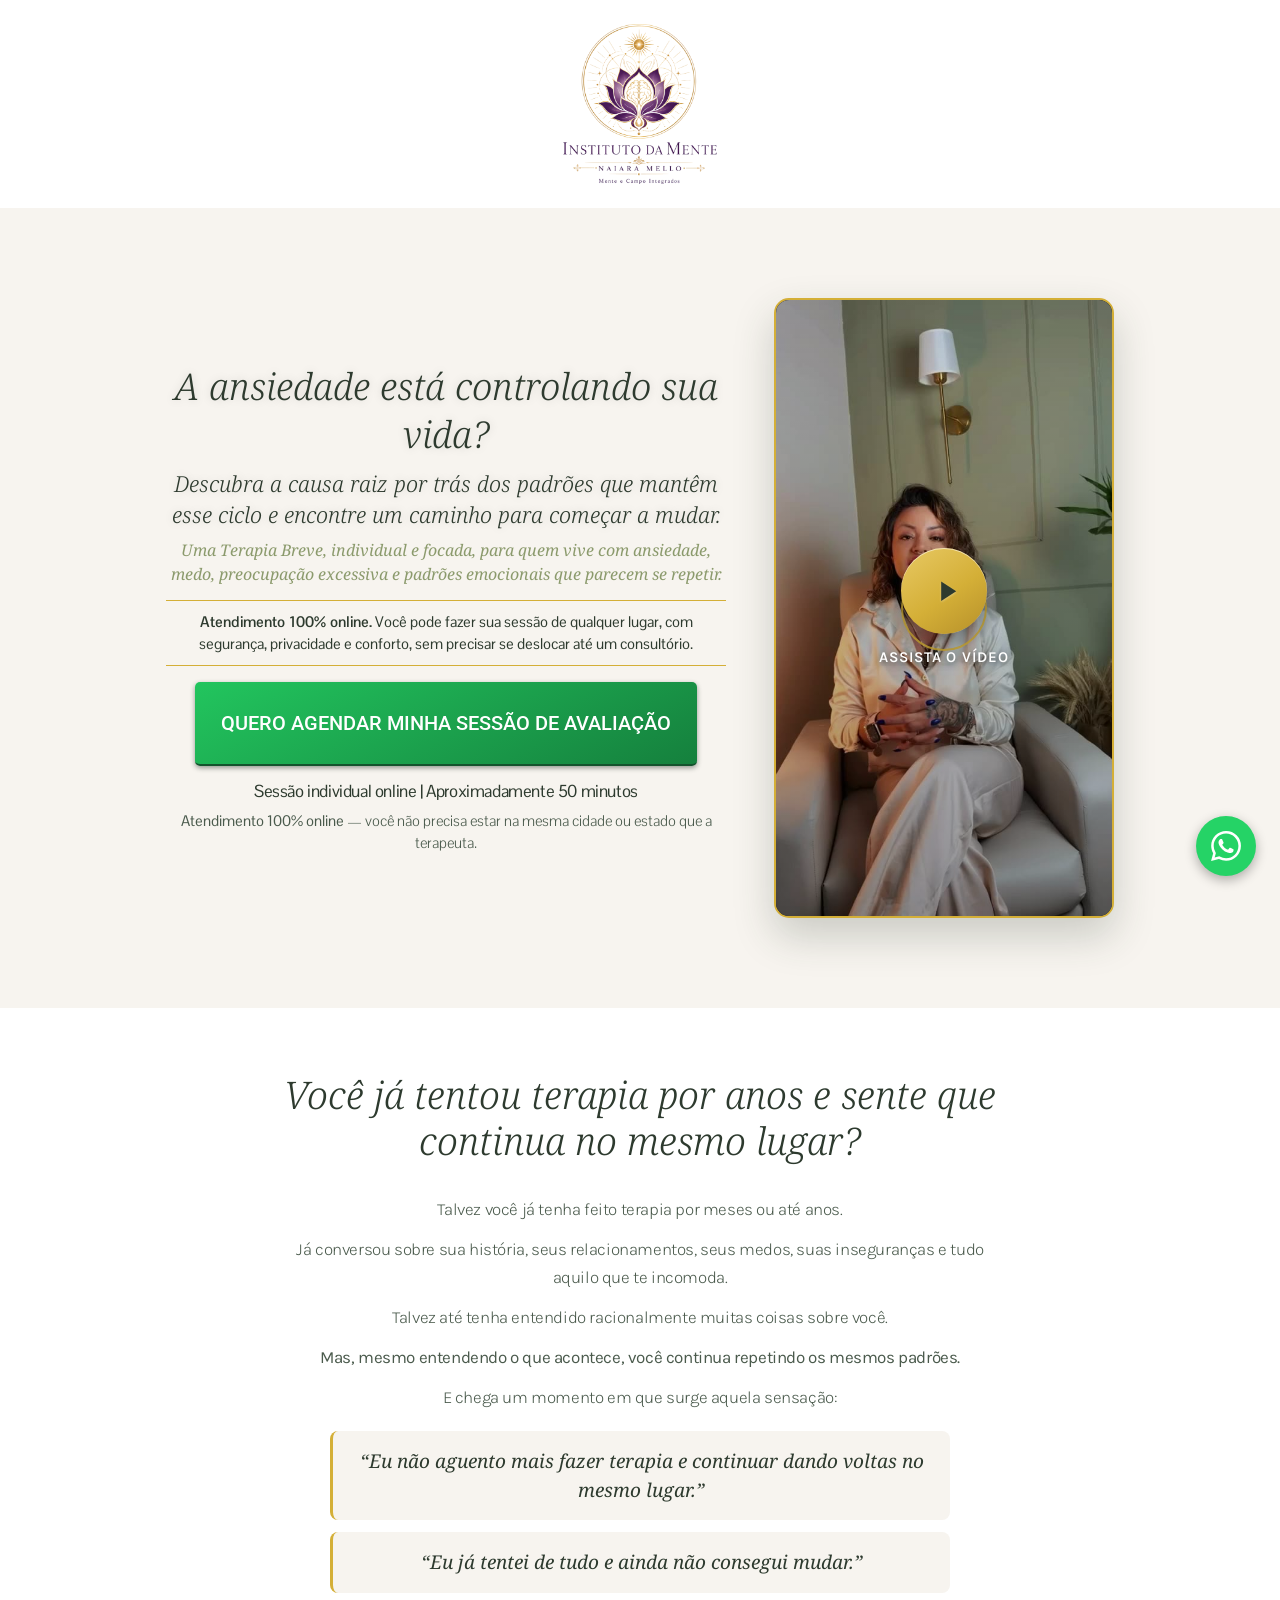
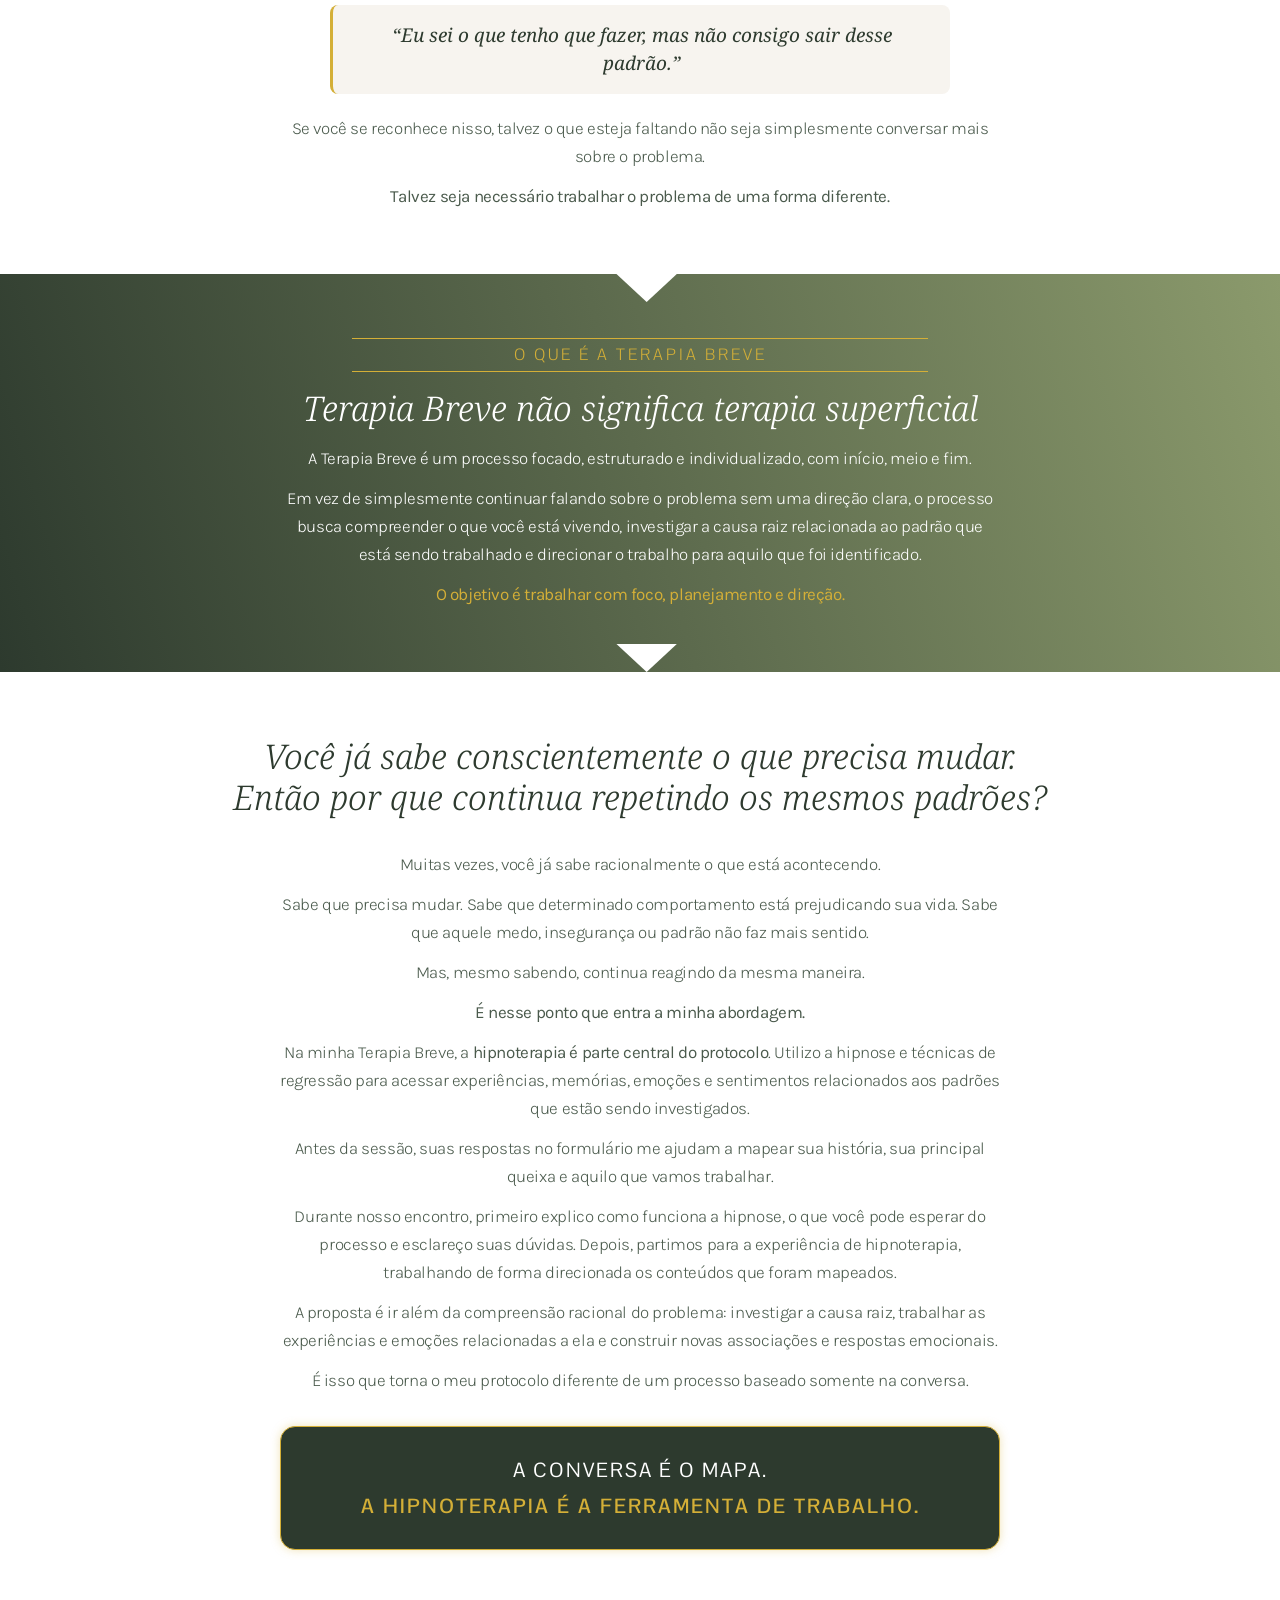
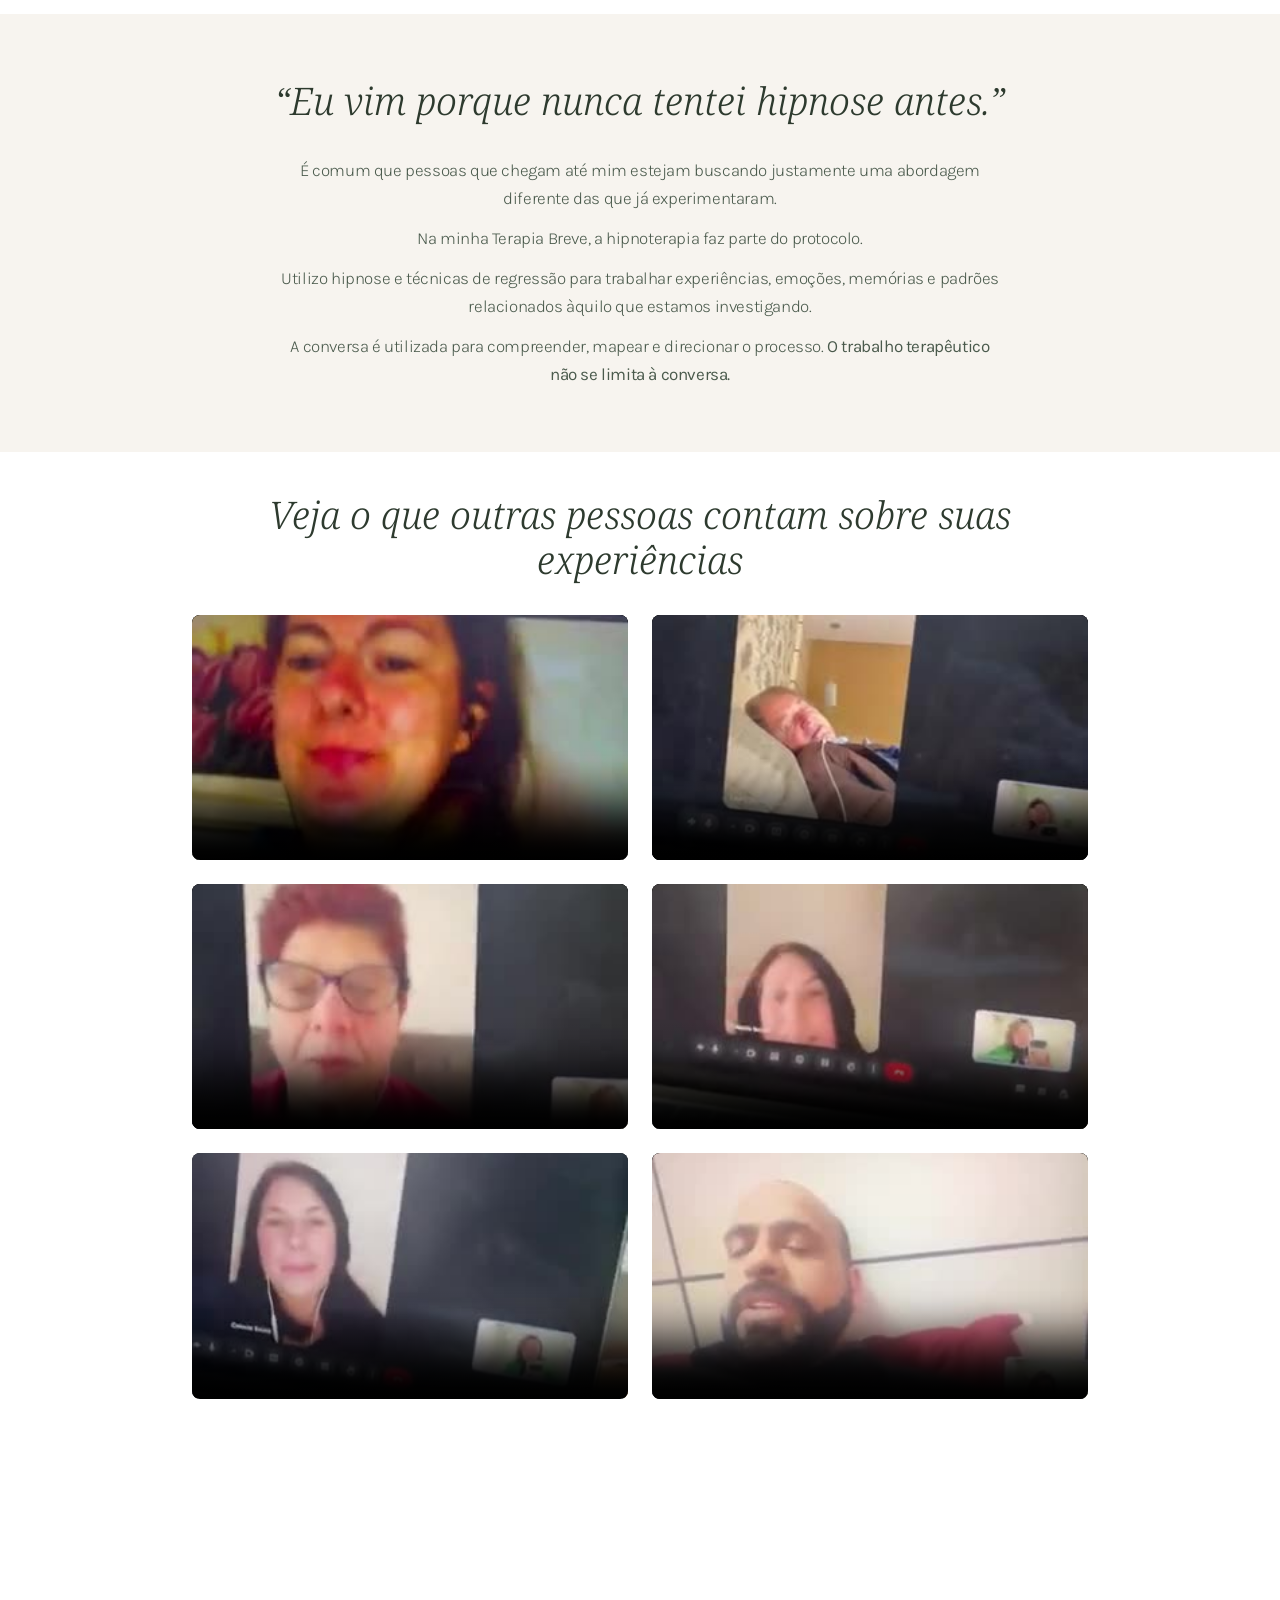
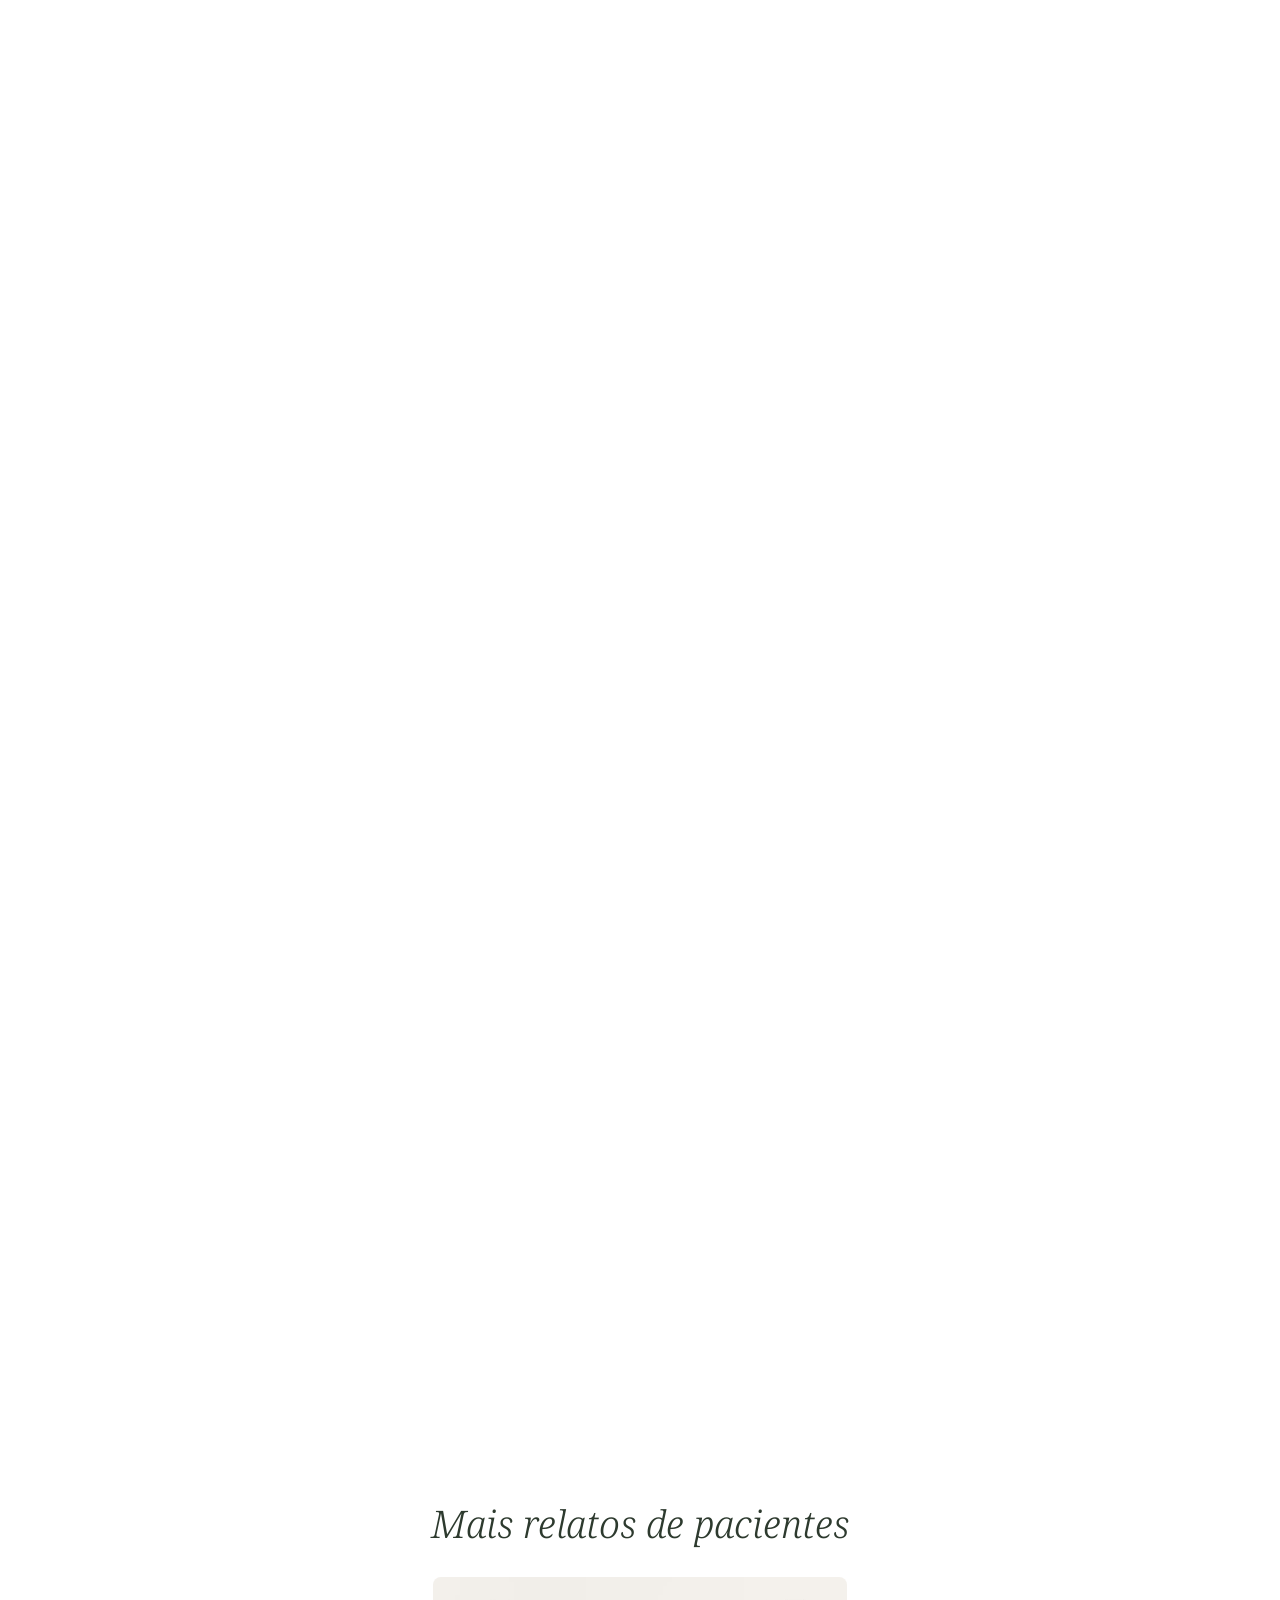
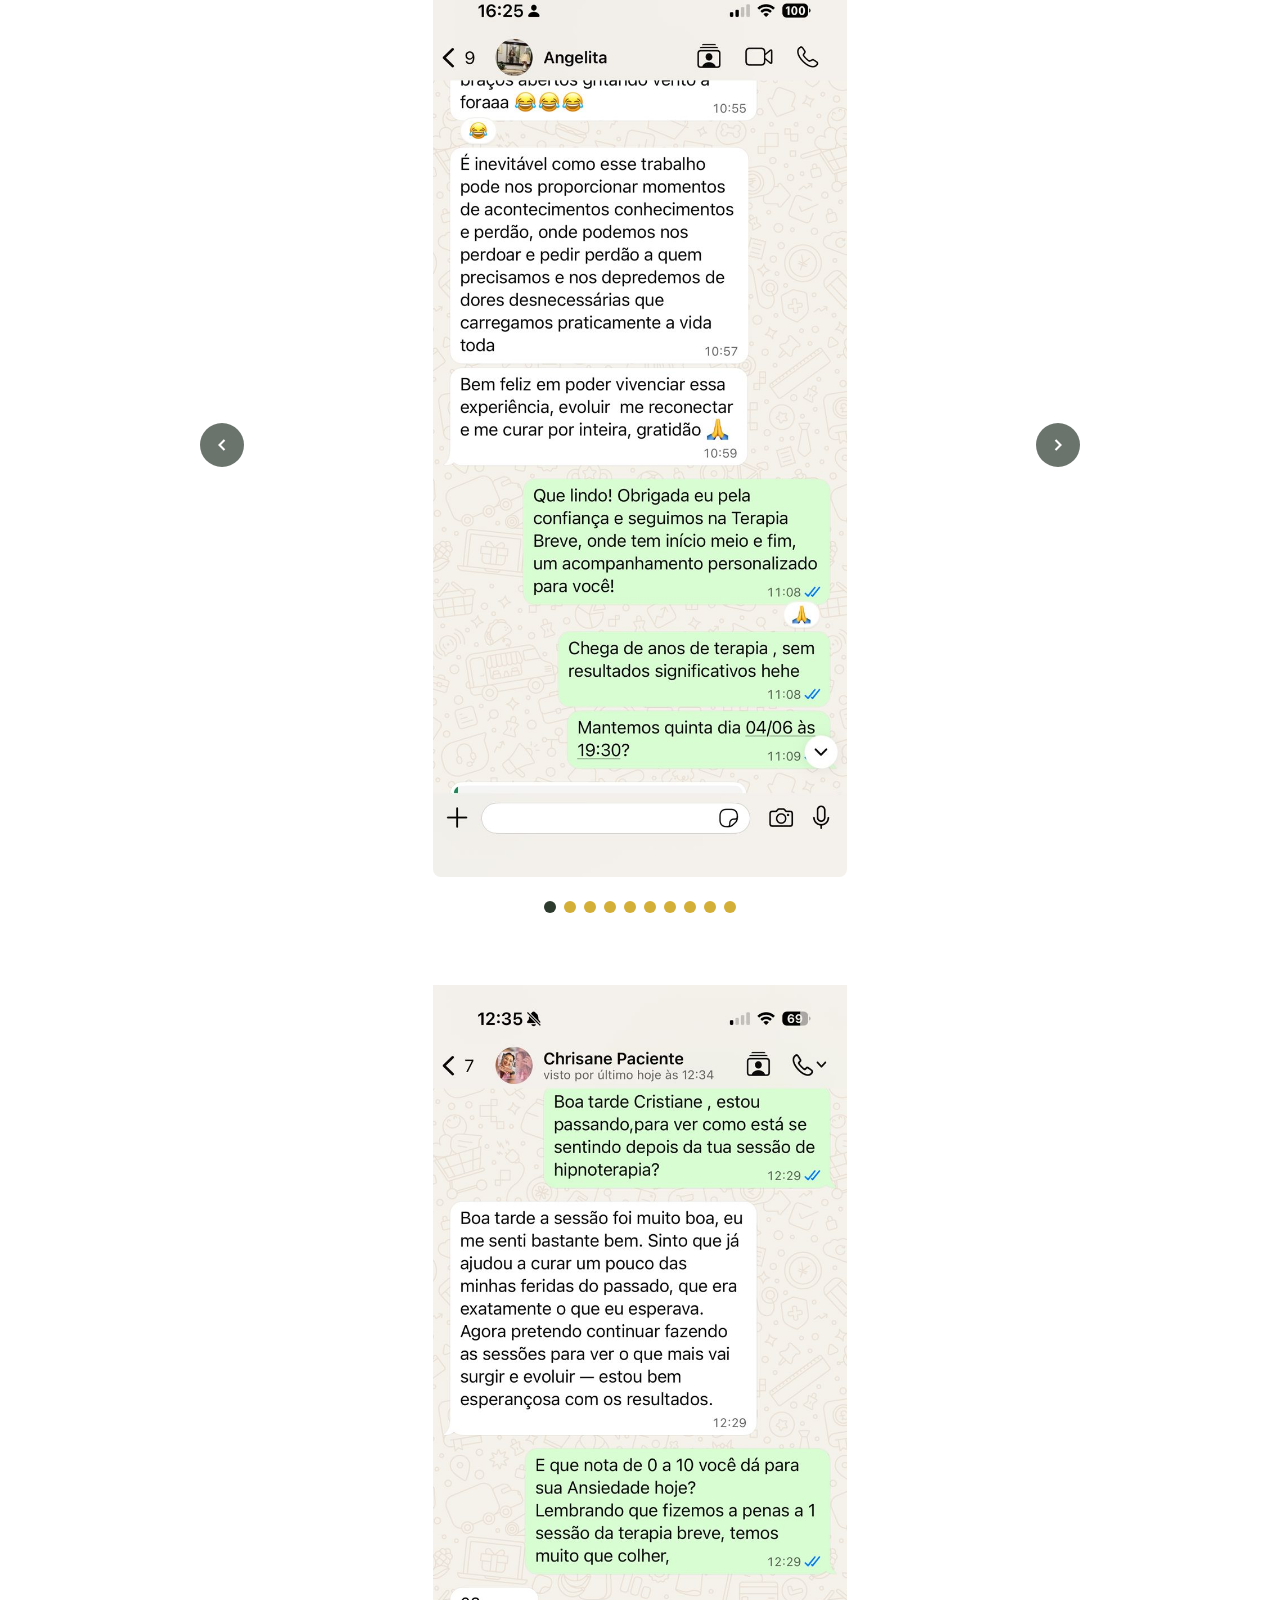
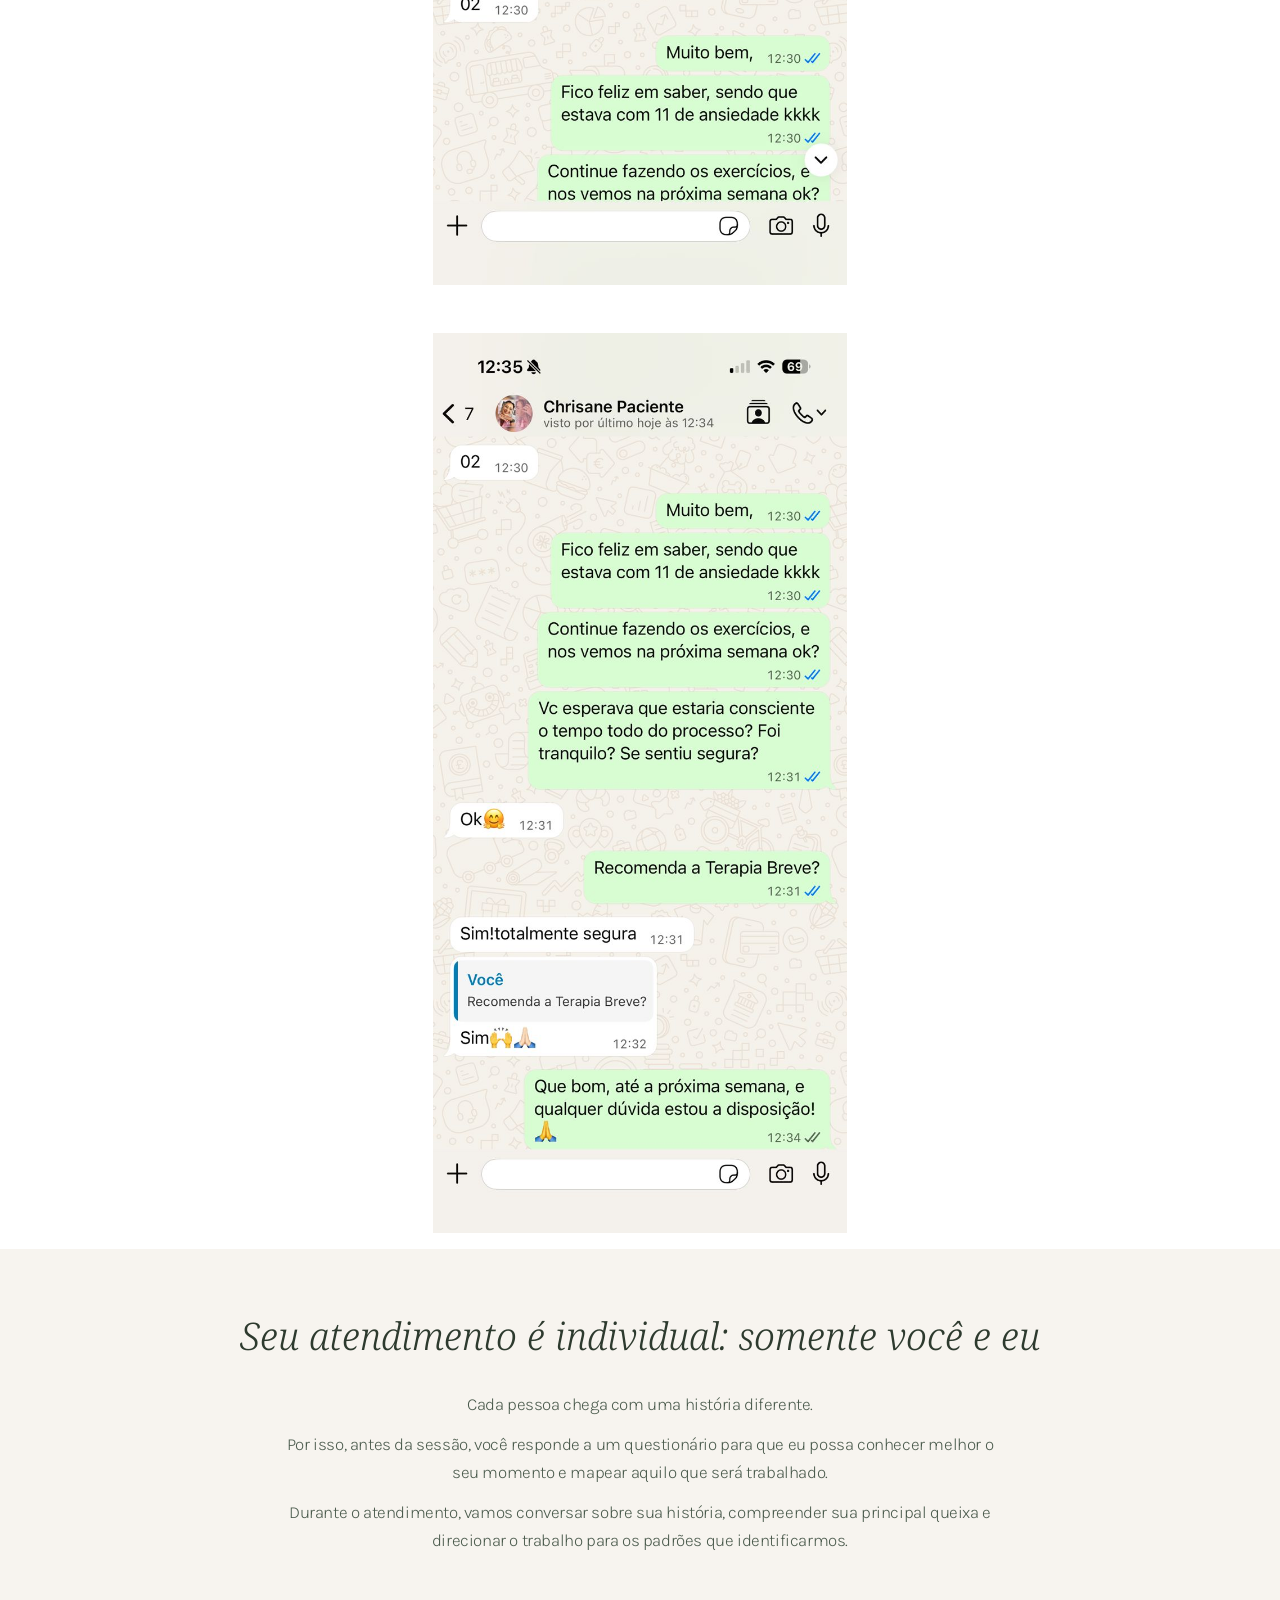
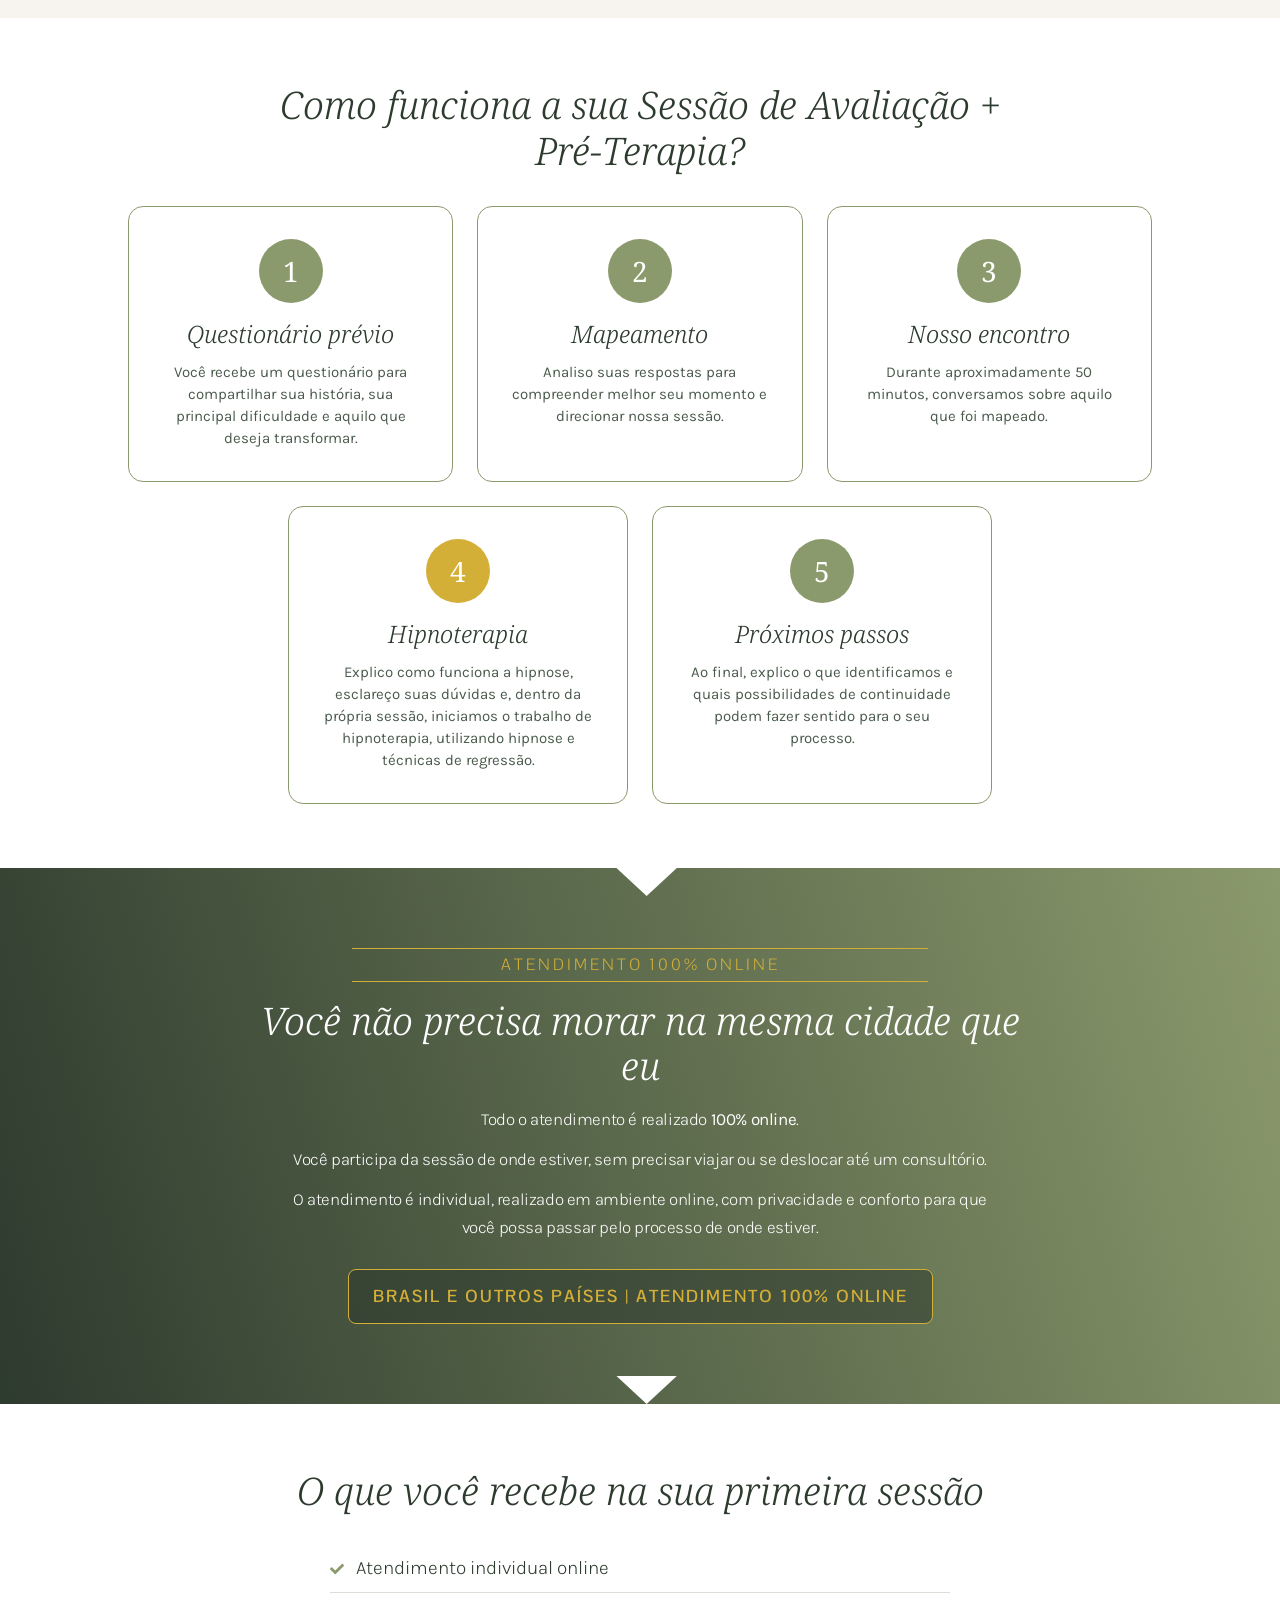
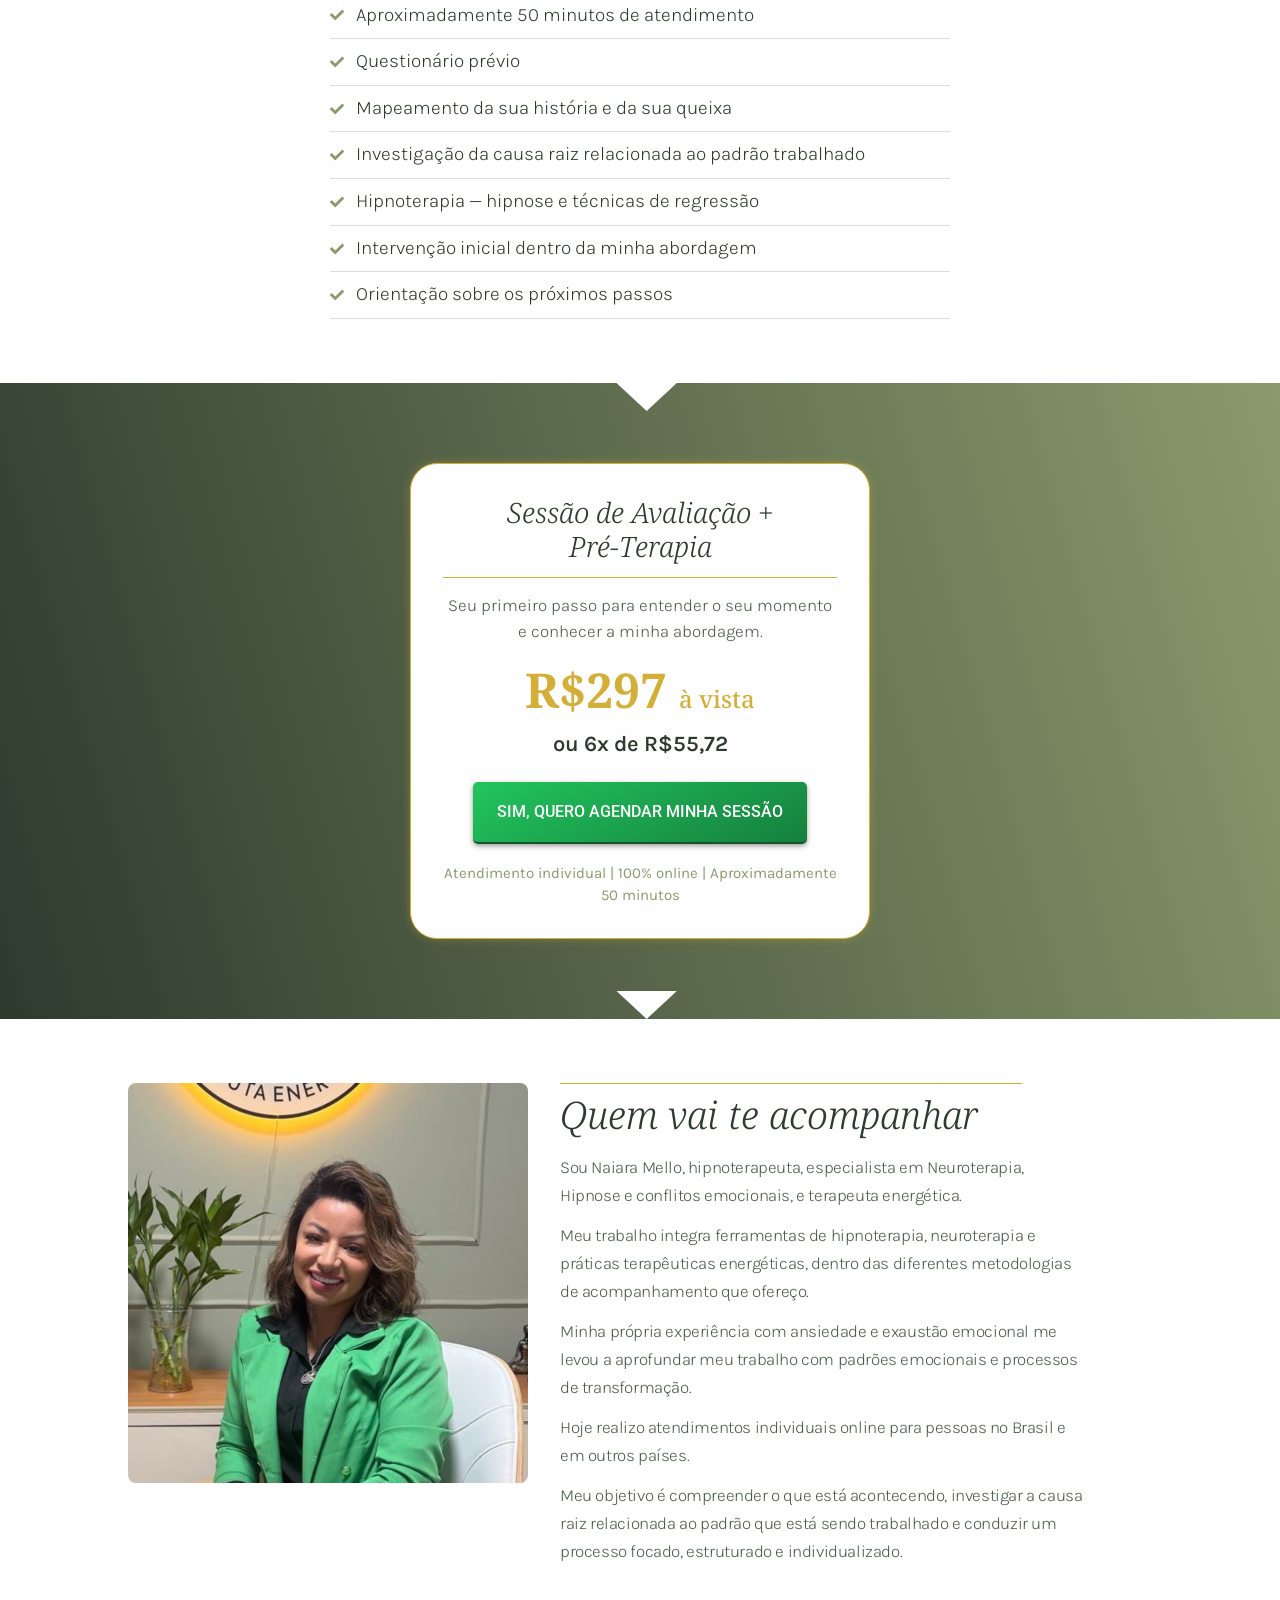
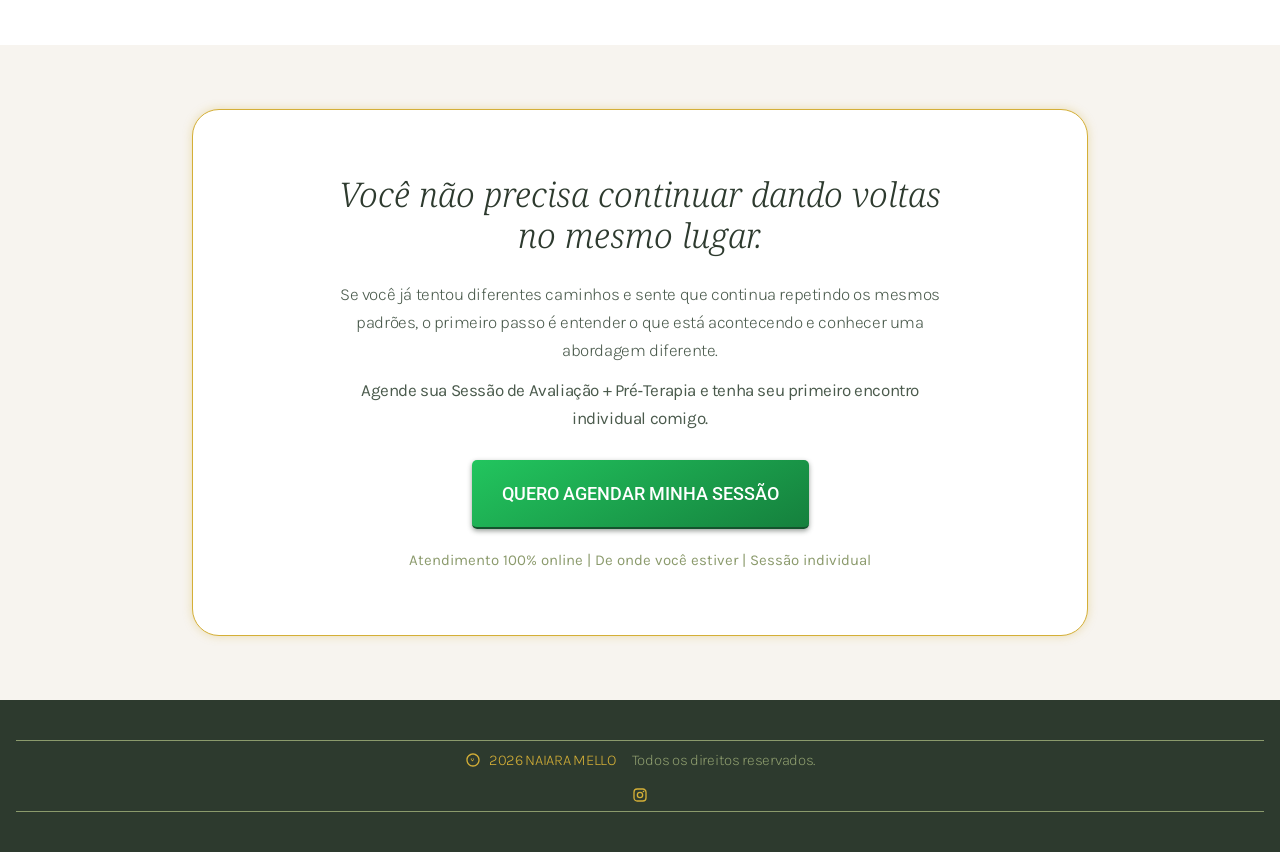
==== commit fe560256: "reestrutuação LP" ====
--- a/index.html
+++ b/index.html
@@ -4,8 +4,8 @@
 j=d.createElement(s),dl=l!='dataLayer'?'&l='+l:'';j.async=true;j.src=
 'https://www.googletagmanager.com/gtm.js?id='+i+dl;f.parentNode.insertBefore(j,f);
 })(window,document,'script','dataLayer','GTM-KZHWX66V');</script>
-<!-- End Google Tag Manager --><meta charset="utf-8"/><link rel="icon" href="./favicon.ico" sizes="any"/><link rel="icon" type="image/png" sizes="32x32" href="./images/favicon-32.png"/><link rel="icon" type="image/png" sizes="192x192" href="./images/favicon-192.png"/><link rel="apple-touch-icon" href="./images/apple-touch-icon.png"/><meta name="viewport" content="width=device-width, initial-scale=1"/><link rel="preload" as="image" href="./images/logo-transp.png"/><link rel="preload" as="image" href="./images/prova-social-01.jpg"/><link rel="preload" as="image" href="./images/prova-social-02.jpg"/><link rel="preload" as="image" href="./images/prova-social-03.jpg"/><link rel="preload" as="image" href="./images/imagem-02.jpeg"/><link rel="preload" as="image" href="./images/imagem-03.jpeg"/><link rel="preload" as="image" href="./images/naiara-profile.jpeg"/><link rel="stylesheet" href="./css/style.css"/><link rel="preload" href="https://fonts.googleapis.com/css2?family=Karla:wght@300;400;500;600;700&amp;family=Lora:wght@400;500;600;700&amp;family=Noto+Sans:wght@400;500;600;700&amp;family=Noto+Serif:ital,wght@0,200;0,400;0,500;1,200;1,400&amp;family=Noticia+Text:wght@300;400;700&amp;family=Pontano+Sans:wght@300;400;500;600;700&amp;family=Roboto:wght@400;500;700&amp;display=swap" as="style"/><link rel="preconnect" href="https://fonts.googleapis.com"/><link rel="preconnect" href="https://fonts.gstatic.com" crossorigin="anonymous"/><title>Terapia Breve - Naiara Mello</title><meta name="description" content="Descubra a raiz dessa Pressão Interna que está roubando sua vida e resolva em poucas sessões!"/><meta name="author" content="Naiara Mello"/><meta name="keywords" content="terapia breve,Naiara Mello,hipnoterapeuta,neuroterapia,reprocessamento mental"/><link href="https://fonts.googleapis.com/css2?family=Karla:wght@300;400;500;600;700&amp;family=Lora:wght@400;500;600;700&amp;family=Noto+Sans:wght@400;500;600;700&amp;family=Noto+Serif:ital,wght@0,200;0,400;0,500;1,200;1,400&amp;family=Noticia+Text:wght@300;400;700&amp;family=Pontano+Sans:wght@300;400;500;600;700&amp;family=Roboto:wght@400;500;700&amp;display=swap" rel="stylesheet"/></head><!-- Google Tag Manager (noscript) -->
+<!-- End Google Tag Manager --><meta charset="utf-8"/><link rel="icon" href="./favicon.ico" sizes="any"/><link rel="icon" type="image/png" sizes="32x32" href="./images/favicon-32.png"/><link rel="icon" type="image/png" sizes="192x192" href="./images/favicon-192.png"/><link rel="apple-touch-icon" href="./images/apple-touch-icon.png"/><meta name="viewport" content="width=device-width, initial-scale=1"/><link rel="preload" as="image" href="./images/logo-transp.png"/><link rel="preload" as="image" href="./images/prova-social-01.jpg"/><link rel="preload" as="image" href="./images/prova-social-02.jpg"/><link rel="preload" as="image" href="./images/prova-social-03.jpg"/><link rel="preload" as="image" href="./images/imagem-02.jpeg"/><link rel="preload" as="image" href="./images/imagem-03.jpeg"/><link rel="preload" as="image" href="./images/naiara-profile.jpeg"/><link rel="stylesheet" href="./css/style.css"/><link rel="preload" href="https://fonts.googleapis.com/css2?family=Karla:wght@300;400;500;600;700&amp;family=Lora:wght@400;500;600;700&amp;family=Noto+Sans:wght@400;500;600;700&amp;family=Noto+Serif:ital,wght@0,200;0,400;0,500;1,200;1,400&amp;family=Noticia+Text:wght@300;400;700&amp;family=Pontano+Sans:wght@300;400;500;600;700&amp;family=Roboto:wght@400;500;700&amp;display=swap" as="style"/><link rel="preconnect" href="https://fonts.googleapis.com"/><link rel="preconnect" href="https://fonts.gstatic.com" crossorigin="anonymous"/><title>Terapia Breve para Ansiedade - Naiara Mello</title><meta name="description" content="Terapia Breve com hipnoterapia para quem vive com ansiedade e padrões emocionais que se repetem. Sessão de Avaliação + Pré‑Terapia individual e 100% online."/><meta name="author" content="Naiara Mello"/><meta name="keywords" content="terapia breve,ansiedade,hipnoterapia,hipnose,regressão,causa raiz,Naiara Mello,atendimento online"/><link href="https://fonts.googleapis.com/css2?family=Karla:wght@300;400;500;600;700&amp;family=Lora:wght@400;500;600;700&amp;family=Noto+Sans:wght@400;500;600;700&amp;family=Noto+Serif:ital,wght@0,200;0,400;0,500;1,200;1,400&amp;family=Noticia+Text:wght@300;400;700&amp;family=Pontano+Sans:wght@300;400;500;600;700&amp;family=Roboto:wght@400;500;700&amp;display=swap" rel="stylesheet"/></head><!-- Google Tag Manager (noscript) -->
 <noscript><iframe src="https://www.googletagmanager.com/ns.html?id=GTM-KZHWX66V"
 height="0" width="0" style="display:none;visibility:hidden"></iframe></noscript>
 <!-- End Google Tag Manager (noscript) -->
-<body class="antialiased" style="margin:0;padding:0"><div class="min-h-screen flex flex-col" style="font-family:Karla, Arial, sans-serif"><header class="flex items-center justify-center py-6 px-4" style="background-color:#FFFFFF"><img src="./images/logo-transp.png" alt="Naiara Mello - Hipnoterapeuta" class="max-h-32 md:max-h-40 w-auto object-contain"/></header><section class="relative flex flex-col items-center justify-center px-0 py-10 md:py-16" style="min-height:800px;background-color:#F7F4EF"><div class="hero-grid relative z-10 w-full max-w-5xl px-4"><div class="hero-text"><div class="hero-copy"><h2 class="hero-title text-center w-full max-w-[60%] min-w-[280px]" style="font-family:&quot;Noto Serif&quot;, serif;font-size:37px;font-weight:300;font-style:italic;color:#2D3A2E;text-shadow:0px 0px 10px rgba(0,0,0,0.15);line-height:1.3">Descubra a raiz dessa Pressão Interna que está roubando sua vida e resolva em poucas sessões!</h2><h2 class="hero-sub text-center w-full max-w-[50%] min-w-[280px]" style="font-family:&quot;Noto Serif&quot;, serif;font-size:16px;font-weight:400;font-style:italic;color:#8B9A6C;line-height:1.5">Terapia BREVE para quem ja tentou de tudo!<br/>Assista o vídeo até o final...</h2></div><div class="hero-cta"><a href="https://pay.kiwify.com.br/YoRk6ne" target="_blank" rel="noopener noreferrer" class="cta-destaque inline-block mt-4" style="background-image:linear-gradient(333deg, #2D3A2E 0%, #8B9A6C 100%);color:#FFFFFF;font-family:Roboto, sans-serif;font-size:22px;font-weight:500;padding:30px 30px;border-radius:5px;box-shadow:0px 2px 5px 0px rgba(45, 58, 46, 0.48);border-bottom:2px solid #2D3A2E;text-decoration:none;text-align:center">CLIQUE AQUI E COMECE AGORA</a><p class="hero-note text-center mt-2" style="font-family:&quot;Pontano Sans&quot;, sans-serif;font-size:19px;font-weight:300;line-height:28px;letter-spacing:-0.4px;color:#2D3A2E;max-width:44%;min-width:280px">Uma única sessão equivale a 2 anos de Terapia convencional porque ela age na raiz do problema e resolve de forma pontual!</p></div></div><div class="hero-video"><div class="hero-video-frame"><video class="js-hero-video" src="./videos/header.mp4" poster="./videos/poster-header.jpg" preload="metadata" playsinline title="Vídeo Terapia Breve" style="display:block;width:100%;height:100%;object-fit:cover;background-color:#000"></video><button type="button" class="play-overlay js-play-overlay" aria-label="Assistir ao vídeo"><span class="play-pulse" aria-hidden="true"></span><span class="play-btn" aria-hidden="true"><svg viewBox="0 0 24 24"><path d="M8.5 5.2 19 12 8.5 18.8z"/></svg></span><span class="play-label">Assista o vídeo</span></button></div></div></div></section><section class="flex flex-col items-center py-10 px-4" style="background-color:#FFFFFF"><h2 class="text-center mb-8" style="font-family:&quot;Noto Serif&quot;, serif;font-size:48px;font-weight:300;font-style:italic;color:#2D3A2E;line-height:54px;max-width:46%;min-width:280px">Depoimentos Pacientes</h2><div class="flex flex-col md:flex-row gap-6 w-full max-w-4xl justify-center"><div class="w-full md:w-1/2" style="border-radius:8px;overflow:hidden"><div style="position:relative;padding-bottom:56.25%;height:0;background-color:#000"><video src="./videos/depoimento-01.mp4" poster="./videos/poster-01.jpg" controls preload="metadata" playsinline style="position:absolute;top:0;left:0;width:100%;height:100%;object-fit:cover;object-position:center 21%;background-color:#000"></video></div></div><div class="w-full md:w-1/2" style="border-radius:8px;overflow:hidden"><div style="position:relative;padding-bottom:56.25%;height:0;background-color:#000"><video src="./videos/depoimento-02.mp4" poster="./videos/poster-02.jpg" controls preload="metadata" playsinline style="position:absolute;top:0;left:0;width:100%;height:100%;object-fit:cover;object-position:center 56%;background-color:#000"></video></div></div></div><div class="flex flex-col md:flex-row gap-6 w-full max-w-4xl justify-center mt-6"><div class="w-full md:w-1/2" style="border-radius:8px;overflow:hidden"><div style="position:relative;padding-bottom:56.25%;height:0;background-color:#000"><video src="./videos/depoimento-03.mp4" poster="./videos/poster-03.jpg" controls preload="metadata" playsinline style="position:absolute;top:0;left:0;width:100%;height:100%;object-fit:cover;object-position:center 58%;background-color:#000"></video></div></div><div class="w-full md:w-1/2" style="border-radius:8px;overflow:hidden"><div style="position:relative;padding-bottom:56.25%;height:0;background-color:#000"><video src="./videos/depoimento-04.mp4" poster="./videos/poster-04.jpg" controls preload="metadata" playsinline style="position:absolute;top:0;left:0;width:100%;height:100%;object-fit:cover;object-position:center 80%;background-color:#000"></video></div></div></div><div class="flex flex-col md:flex-row gap-6 w-full max-w-4xl justify-center mt-6"><div class="w-full md:w-1/2" style="border-radius:8px;overflow:hidden"><div style="position:relative;padding-bottom:56.25%;height:0;background-color:#000"><video src="./videos/depoimento-05.mp4" poster="./videos/poster-05.jpg" controls preload="metadata" playsinline style="position:absolute;top:0;left:0;width:100%;height:100%;object-fit:cover;object-position:center 50%;background-color:#000"></video></div></div><div class="w-full md:w-1/2" style="border-radius:8px;overflow:hidden"><div style="position:relative;padding-bottom:56.25%;height:0;background-color:#000"><video src="./videos/depoimento-06.mp4" poster="./videos/poster-06.jpg" controls preload="metadata" playsinline style="position:absolute;top:0;left:0;width:100%;height:100%;object-fit:cover;object-position:center 45%;background-color:#000"></video></div></div></div><div class="flex flex-col md:flex-row gap-6 w-full max-w-4xl justify-center mt-6"><div class="w-full md:w-1/2" style="border-radius:8px;overflow:hidden"><div style="position:relative;padding-bottom:56.25%;height:0"><iframe src="https://www.youtube.com/embed/5NuvgyTWDA4" title="Depoimento 1" allow="accelerometer; autoplay; clipboard-write; encrypted-media; gyroscope; picture-in-picture" allowFullScreen="" loading="lazy" style="position:absolute;top:0;left:0;width:100%;height:100%;border:none"></iframe></div></div><div class="w-full md:w-1/2" style="border-radius:8px;overflow:hidden"><div style="position:relative;padding-bottom:56.25%;height:0"><iframe src="https://www.youtube.com/embed/OIV5vB7eaJ0" title="Depoimento 2" allow="accelerometer; autoplay; clipboard-write; encrypted-media; gyroscope; picture-in-picture" allowFullScreen="" loading="lazy" style="position:absolute;top:0;left:0;width:100%;height:100%;border:none"></iframe></div></div></div><div class="flex flex-col md:flex-row gap-6 w-full max-w-4xl justify-center mt-6"><div class="w-full md:w-1/2" style="border-radius:8px;overflow:hidden"><div style="position:relative;padding-bottom:56.25%;height:0"><iframe src="https://www.youtube.com/embed/z0gumG6j528" title="Depoimento 3" allow="accelerometer; autoplay; clipboard-write; encrypted-media; gyroscope; picture-in-picture" allowFullScreen="" loading="lazy" style="position:absolute;top:0;left:0;width:100%;height:100%;border:none"></iframe></div></div><div class="w-full md:w-1/2" style="border-radius:8px;overflow:hidden"><div style="position:relative;padding-bottom:56.25%;height:0"><iframe src="https://www.youtube.com/embed/viNJPNhbShY" title="Depoimento 4" allow="accelerometer; autoplay; clipboard-write; encrypted-media; gyroscope; picture-in-picture" allowFullScreen="" loading="lazy" style="position:absolute;top:0;left:0;width:100%;height:100%;border:none"></iframe></div></div></div><div class="flex flex-col md:flex-row gap-6 w-full max-w-4xl justify-center mt-6"><div class="w-full md:w-1/2" style="border-radius:8px;overflow:hidden"><div style="position:relative;padding-bottom:56.25%;height:0"><iframe src="https://www.youtube.com/embed/JbkxbECKyn4" title="Depoimento 5" allow="accelerometer; autoplay; clipboard-write; encrypted-media; gyroscope; picture-in-picture" allowFullScreen="" loading="lazy" style="position:absolute;top:0;left:0;width:100%;height:100%;border:none"></iframe></div></div><div class="w-full md:w-1/2" style="border-radius:8px;overflow:hidden"><div style="position:relative;padding-bottom:56.25%;height:0"><iframe src="https://www.youtube.com/embed/8340Yfea0PA" title="Depoimento 6" allow="accelerometer; autoplay; clipboard-write; encrypted-media; gyroscope; picture-in-picture" allowFullScreen="" loading="lazy" style="position:absolute;top:0;left:0;width:100%;height:100%;border:none"></iframe></div></div></div><div class="flex flex-col md:flex-row gap-6 w-full max-w-4xl justify-center mt-6"><div class="w-full md:w-1/2" style="border-radius:8px;overflow:hidden"><div style="position:relative;padding-bottom:56.25%;height:0"><iframe src="https://www.youtube.com/embed/S9zZOG1-YQs" title="Depoimento 7" allow="accelerometer; autoplay; clipboard-write; encrypted-media; gyroscope; picture-in-picture" allowFullScreen="" loading="lazy" style="position:absolute;top:0;left:0;width:100%;height:100%;border:none"></iframe></div></div><div class="w-full md:w-1/2" style="border-radius:8px;overflow:hidden"><div style="position:relative;padding-bottom:56.25%;height:0"><iframe src="https://www.youtube.com/embed/ZASeVOnLyxI" title="Depoimento 8" allow="accelerometer; autoplay; clipboard-write; encrypted-media; gyroscope; picture-in-picture" allowFullScreen="" loading="lazy" style="position:absolute;top:0;left:0;width:100%;height:100%;border:none"></iframe></div></div></div><div class="flex flex-col md:flex-row gap-6 w-full max-w-4xl justify-center mt-6"><div class="w-full md:w-1/2" style="border-radius:8px;overflow:hidden"><div style="position:relative;padding-bottom:56.25%;height:0"><iframe src="https://www.youtube.com/embed/hVFfHdoKX-M" title="Depoimento 9" allow="accelerometer; autoplay; clipboard-write; encrypted-media; gyroscope; picture-in-picture" allowFullScreen="" loading="lazy" style="position:absolute;top:0;left:0;width:100%;height:100%;border:none"></iframe></div></div><div class="w-full md:w-1/2" style="border-radius:8px;overflow:hidden"><div style="position:relative;padding-bottom:56.25%;height:0"><iframe src="https://www.youtube.com/embed/YgyaaA6qwUY" title="Depoimento 10" allow="accelerometer; autoplay; clipboard-write; encrypted-media; gyroscope; picture-in-picture" allowFullScreen="" loading="lazy" style="position:absolute;top:0;left:0;width:100%;height:100%;border:none"></iframe></div></div></div><div class="flex flex-col md:flex-row gap-6 w-full max-w-4xl justify-center mt-6"><div class="w-full md:w-1/2" style="border-radius:8px;overflow:hidden"><div style="position:relative;padding-bottom:56.25%;height:0"><iframe src="https://www.youtube.com/embed/aZZZM23TbY4" title="Depoimento 11" allow="accelerometer; autoplay; clipboard-write; encrypted-media; gyroscope; picture-in-picture" allowFullScreen="" loading="lazy" style="position:absolute;top:0;left:0;width:100%;height:100%;border:none"></iframe></div></div></div></section><section class="flex flex-col items-center py-10 px-4" style="background-color:#FFFFFF"><h2 class="text-center mb-8" style="font-family:&quot;Noto Serif&quot;, serif;font-size:38px;font-weight:300;font-style:italic;color:#2D3A2E;line-height:44px;min-width:280px">Resultados Reais</h2><div id="carousel-resultados" class="relative w-full max-w-4xl" style="overflow:hidden"><div id="carousel-track" class="flex transition-transform duration-500 ease-in-out"><div class="w-full flex-shrink-0 flex items-center justify-center px-2"><img src="./images/prova-social-01.jpg" alt="Prova Social 1" class="max-w-full" style="max-height:900px;object-fit:contain;border-radius:8px"/></div><div class="w-full flex-shrink-0 flex items-center justify-center px-2"><img src="./images/prova-social-02.jpg" alt="Prova Social 2" class="max-w-full" style="max-height:900px;object-fit:contain;border-radius:8px"/></div><div class="w-full flex-shrink-0 flex items-center justify-center px-2"><img src="./images/prova-social-03.jpg" alt="Prova Social 3" class="max-w-full" style="max-height:900px;object-fit:contain;border-radius:8px"/></div><div class="w-full flex-shrink-0 flex items-center justify-center px-2"><img src="./images/depoimento-1.jpeg" alt="Prova Social 4" class="max-w-full" style="max-height:900px;object-fit:contain;border-radius:8px"/></div><div class="w-full flex-shrink-0 flex items-center justify-center px-2"><img src="./images/depoimento-2.jpeg" alt="Prova Social 5" class="max-w-full" style="max-height:900px;object-fit:contain;border-radius:8px"/></div><div class="w-full flex-shrink-0 flex items-center justify-center px-2"><img src="./images/depoimento-3.jpeg" alt="Prova Social 6" class="max-w-full" style="max-height:900px;object-fit:contain;border-radius:8px"/></div><div class="w-full flex-shrink-0 flex items-center justify-center px-2"><img src="./images/depoimento-4.jpeg" alt="Prova Social 7" class="max-w-full" style="max-height:900px;object-fit:contain;border-radius:8px"/></div><div class="w-full flex-shrink-0 flex items-center justify-center px-2"><img src="./images/depoimento-5.jpeg" alt="Prova Social 8" class="max-w-full" style="max-height:900px;object-fit:contain;border-radius:8px"/></div><div class="w-full flex-shrink-0 flex items-center justify-center px-2"><img src="./images/depoimento-6.jpeg" alt="Prova Social 9" class="max-w-full" style="max-height:900px;object-fit:contain;border-radius:8px"/></div><div class="w-full flex-shrink-0 flex items-center justify-center px-2"><img src="./images/depoimento-7.jpeg" alt="Prova Social 10" class="max-w-full" style="max-height:900px;object-fit:contain;border-radius:8px"/></div></div><button id="carousel-prev" class="absolute left-2 top-1/2 -translate-y-1/2 z-10 flex items-center justify-center" style="width:44px;height:44px;border-radius:50%;background-color:rgba(45,58,46,0.7);border:none;cursor:pointer" aria-label="Anterior"><svg width="20" height="20" viewBox="0 0 24 24" fill="none" stroke="#FFFFFF" stroke-width="2.5"><polyline points="15,18 9,12 15,6"></polyline></svg></button><button id="carousel-next" class="absolute right-2 top-1/2 -translate-y-1/2 z-10 flex items-center justify-center" style="width:44px;height:44px;border-radius:50%;background-color:rgba(45,58,46,0.7);border:none;cursor:pointer" aria-label="Próximo"><svg width="20" height="20" viewBox="0 0 24 24" fill="none" stroke="#FFFFFF" stroke-width="2.5"><polyline points="9,6 15,12 9,18"></polyline></svg></button><div id="carousel-dots" class="flex items-center justify-center gap-2 mt-6"></div></div></section><script>(function(){var track=document.getElementById('carousel-track');var slides=track.children;var total=slides.length;var current=0;var dotsContainer=document.getElementById('carousel-dots');for(var i=0;i<total;i++){var dot=document.createElement('button');dot.style.width='12px';dot.style.height='12px';dot.style.borderRadius='50%';dot.style.border='none';dot.style.cursor='pointer';dot.style.backgroundColor=i===0?'#2D3A2E':'#D4AF37';dot.style.transition='background-color 0.3s';dot.setAttribute('aria-label','Slide '+(i+1));(function(idx){dot.addEventListener('click',function(){goTo(idx)})})(i);dotsContainer.appendChild(dot)}function goTo(idx){current=idx;track.style.transform='translateX(-'+current*100+'%)';updateDots()}function updateDots(){var dots=dotsContainer.children;for(var i=0;i<dots.length;i++){dots[i].style.backgroundColor=i===current?'#2D3A2E':'#D4AF37'}}document.getElementById('carousel-prev').addEventListener('click',function(){goTo((current-1+total)%total)});document.getElementById('carousel-next').addEventListener('click',function(){goTo((current+1)%total)});var startX=0;var isDragging=false;track.addEventListener('touchstart',function(e){startX=e.touches[0].clientX;isDragging=true});track.addEventListener('touchend',function(e){if(!isDragging)return;isDragging=false;var diff=startX-e.changedTouches[0].clientX;if(Math.abs(diff)>50){if(diff>0){goTo((current+1)%total)}else{goTo((current-1+total)%total)}}});var autoPlay=setInterval(function(){goTo((current+1)%total)},5000);var container=document.getElementById('carousel-resultados');container.addEventListener('mouseenter',function(){clearInterval(autoPlay)});container.addEventListener('mouseleave',function(){autoPlay=setInterval(function(){goTo((current+1)%total)},5000)})})();</script><section class="relative py-16 px-4 md:px-0" style="background-image:linear-gradient(254deg, #8B9A6C 0%, #2D3A2E 100%)"><div class="absolute top-0 left-0 right-0 w-full overflow-hidden" style="z-index:2;pointer-events:none"><svg xmlns="http://www.w3.org/2000/svg" viewBox="0 0 700 10" preserveAspectRatio="none" style="width:calc(165% + 1.3px);height:28px;margin-left:-32%"><path fill="#FFFFFF" d="M350,10L340,0h20L350,10z"></path></svg></div><div class="absolute bottom-0 left-0 right-0 w-full overflow-hidden" style="z-index:2;pointer-events:none"><svg xmlns="http://www.w3.org/2000/svg" viewBox="0 0 700 10" preserveAspectRatio="none" style="width:calc(165% + 1.3px);height:28px;margin-left:-32%"><path fill="#FFFFFF" d="M350,10L340,0h20L350,10z"></path></svg></div><div class="relative z-10 max-w-5xl mx-auto flex flex-col items-center"><div class="text-center border-t border-b py-1 px-6 mb-4 w-full max-w-xl" style="border-color:#D4AF37"><p style="font-family:&quot;Pontano Sans&quot;, sans-serif;font-size:16px;font-weight:300;text-transform:uppercase;letter-spacing:3px;color:#D4AF37">Porque a terapia breve é diferente e rápida?</p></div><div class="text-center max-w-[66%] min-w-[280px]" style="font-family:&quot;Pontano Sans&quot;, sans-serif;font-size:17px;font-weight:300;line-height:28px;letter-spacing:-0.4px;color:#FFFFFF"><p class="mb-3">Você já percebeu que… por mais que sua vida “funcione” por fora, por dentro algo parece travado?</p><p class="mb-3">Como se existisse uma força invisível te mantendo no mesmo lugar sem prazer, sem direção, sem energia.</p><p class="mb-3">A Terapia Breve existe exatamente para isso. Ela não age no “sintoma” mas na causa raiz do bloqueio, na situação que instalou o aprendizado errado no seu inconsciente para te paralisar, mesmo quando tudo em você quer avançar.</p><p class="mb-3">Quando essa origem é acessada e descongelada (reintegrada), algo muda de verdade: Você volta a sentir clareza, confiança e um poder interno real.</p><p class="mb-3">Mas não é motivação momentânea.<br/>É reconfiguração mental profunda.</p><p class="mb-3">E então surge aquela sensação que talvez você tenha esquecido ou nunca sentido: “eu consigo”, “eu posso”, “eu sou capaz”, “eu dou conta.”</p><p class="mb-3">Um estado de realização que, pra muitos, é novo.</p><p>Mas pra você… vai ser o reencontro com quem sempre foi e só se perdeu ao longo dos anos.</p></div></div></section><section class="py-10 px-4 md:px-0" style="background-color:#F7F4EF"><div class="max-w-5xl mx-auto flex flex-col items-center"><h2 class="text-center mb-4" style="font-family:&quot;Noto Serif&quot;, serif;font-size:45px;font-weight:300;font-style:italic;color:#2D3A2E;max-width:47%;min-width:280px;line-height:1.2">Atendimento Individual, apenas <i> eu e você !</i><br/><br/>(Sessão de Avaliação <br/>+ Pré Terapia)</h2><h2 class="text-center mb-8" style="font-family:&quot;Lora&quot;, serif;font-size:22px;font-weight:400;color:#8B9A6C">O que você terá em 50 minutos de atendimento?</h2><div class="flex flex-col md:flex-row gap-6 w-full max-w-5xl"><div class="flex-1 flex flex-col items-center text-center p-8" style="background-color:#FFFFFF;border:1px solid #8B9A6C;border-radius:15px"><div class="flex items-center justify-center mb-4" style="width:81px;height:81px;border-radius:50%;background-color:#8B9A6C"><svg width="39" height="39" viewBox="0 0 24 24" fill="none" stroke="#FFFFFF" stroke-width="1.5"><circle cx="12" cy="12" r="10"></circle><polyline points="12,6 12,12 16,14"></polyline></svg></div><h3 class="mb-3" style="font-family:&quot;Noto Serif&quot;, serif;font-size:34px;font-weight:300;font-style:italic;color:#2D3A2E;line-height:38px">Seu Primeiro Passo</h3><p style="font-family:Karla, sans-serif;font-size:15px;font-weight:400;line-height:22px;color:#4A5A4C;text-align:left">Entrarei em contato pelo WhatsApp em até 24 horas e te encaminharei a anamnese: um questionário de perguntas, uma espécie de Mapa da vida para saber detalhes sobre sua história (perguntas que revelam mais sobre você do que imagina). Após isso agendaremos sua sessão o mais rápido possível e será on line!</p></div><div class="flex-1 flex flex-col items-center text-center p-8" style="background-color:#FFFFFF;border:1px solid #8B9A6C;border-radius:15px"><div class="flex items-center justify-center mb-4" style="width:81px;height:81px;border-radius:50%;background-color:#8B9A6C"><svg width="39" height="39" viewBox="0 0 24 24" fill="none" stroke="#FFFFFF" stroke-width="1.5"><path d="M12 2C6.48 2 2 6.48 2 12s4.48 10 10 10 10-4.48 10-10S17.52 2 12 2z"></path><path d="M8 12l3 3 5-5"></path></svg></div><h3 class="mb-3" style="font-family:&quot;Noto Serif&quot;, serif;font-size:34px;font-weight:300;font-style:italic;color:#2D3A2E;line-height:38px">A Sessão onde descubro sua RAIZ</h3><p style="font-family:Karla, sans-serif;font-size:15px;font-weight:400;line-height:22px;color:#4A5A4C;text-align:left">Após analisar a sua Anamnese na sessão REVELAREI qual é a sua raiz e conversaremos. Após isso iremos para a parte mais importante que é a PRÉ TERAPIA BREVE: Um momento único de profundo onde tudo fará sentido sentindo o alívio de você sabe agora o motivo de estar assim e como resolver DEFINITIVAMENTE!</p></div><div class="flex-1 flex flex-col items-center text-center p-8" style="background-color:#FFFFFF;border:1px solid #8B9A6C;border-radius:15px"><div class="flex items-center justify-center mb-4" style="width:81px;height:81px;border-radius:50%;background-color:#D4AF37"><svg width="39" height="39" viewBox="0 0 24 24" fill="none" stroke="#FFFFFF" stroke-width="1.5"><polyline points="20,6 9,17 4,12"></polyline></svg></div><h3 class="mb-3" style="font-family:&quot;Noto Serif&quot;, serif;font-size:34px;font-weight:300;font-style:italic;color:#2D3A2E;line-height:38px">O Caminho da Transformação</h3><p style="font-family:Karla, sans-serif;font-size:15px;font-weight:400;line-height:22px;color:#4A5A4C;text-align:left">E com base no que surgir durante a sessão através da anamnese, conversa e aplicação da pré Terapia eu vou te apresentar um processo de direcionamento e acompanhamento exclusivo. Esse processo vai incluir poucas sessões porque se trata de uma Terapia focada independente do que seja o seu problema. E ao sair da sessão você terá uma nova visão e o caminho claro para resolver o seu problema de forma definitiva!</p><br/><span style="color:#2D3A2E;font-size:14px;text-align:left">Obs: (O paciente que decide dar andamento ao processo terapêutico, terá o valor dessa sessão de avaliação totalmente descontado no valor do processo completo.)</span></div></div></div></section><section class="flex flex-col items-center py-8 px-4" style="background-color:#FFFFFF"><img src="./images/imagem-02.jpeg" alt="Imagem" class="max-w-full" style="max-height:900px;object-fit:contain"/></section><section class="flex flex-col items-center py-4 px-4" style="background-color:#FFFFFF"><img src="./images/imagem-03.jpeg" alt="Imagem" class="max-w-full" style="max-height:900px;object-fit:contain"/></section><section class="relative py-20 px-4 md:px-0" style="background-image:linear-gradient(254deg, #8B9A6C 0%, #2D3A2E 100%)"><div class="absolute top-0 left-0 right-0 w-full overflow-hidden" style="z-index:2;pointer-events:none"><svg xmlns="http://www.w3.org/2000/svg" viewBox="0 0 700 10" preserveAspectRatio="none" style="width:calc(165% + 1.3px);height:28px;margin-left:-32%"><path fill="#FFFFFF" d="M350,10L340,0h20L350,10z"></path></svg></div><div class="absolute bottom-0 left-0 right-0 w-full overflow-hidden" style="z-index:2;pointer-events:none"><svg xmlns="http://www.w3.org/2000/svg" viewBox="0 0 700 10" preserveAspectRatio="none" style="width:calc(165% + 1.3px);height:28px;margin-left:-32%"><path fill="#FFFFFF" d="M350,10L340,0h20L350,10z"></path></svg></div><div class="relative z-10 max-w-5xl mx-auto flex flex-col md:flex-row items-center justify-evenly gap-8"><div class="flex flex-col items-center p-8 w-full max-w-sm" style="background-color:#FFFEFE;border:1px solid #D4AF37;border-radius:27px;box-shadow:0px 0px 10px 0px rgba(212, 175, 55, 0.35)"><div class="flex items-center gap-2 mb-2"><svg width="14" height="14" viewBox="0 0 24 24" fill="#D4AF37"><path d="M9 16.17L4.83 12l-1.42 1.41L9 19 21 7l-1.41-1.41z"></path></svg><span style="font-family:&quot;Noto Sans&quot;, sans-serif;font-weight:400;color:#D4AF37;font-size:14px">Garanta seu agendamento</span></div><div class="w-full mb-4" style="border-top:1px solid #D4AF37"></div><p style="font-family:Karla, sans-serif;font-size:22px;font-weight:700;color:#8B9A6C;line-height:1em;text-align:center">De R$497.00<br/>Por: 6x</p><p style="font-family:Karla, sans-serif;font-size:24px;font-weight:600;color:#2D3A2E;line-height:1em;text-align:center;margin-top:4px">55,72</p><p style="font-family:&quot;Noto Serif&quot;, serif;font-size:48px;font-weight:700;color:#D4AF37;line-height:1em;text-align:center;margin-top:5px">R$ 297 á vista</p><a href="https://pay.kiwify.com.br/YoRk6ne" target="_blank" rel="noopener noreferrer" class="cta-destaque inline-block mt-6" style="background-image:linear-gradient(333deg, #2D3A2E 0%, #8B9A6C 100%);color:#FFFFFF;font-family:Roboto, sans-serif;font-size:16px;font-weight:500;padding:15px 20px;border-radius:5px;box-shadow:0px 2px 5px 0px rgba(45, 58, 46, 0.55);border-bottom:2px solid #2D3A2E;text-decoration:none;text-align:center">SIM, QUERO AGENDAR MINHA SESSÃO.</a><div class="flex items-center gap-4 mt-4"><div class="flex items-center gap-1"><svg width="16" height="16" viewBox="0 0 24 24" fill="#D4AF37"><path d="M18 8h-1V6c0-2.76-2.24-5-5-5S7 3.24 7 6v2H6c-1.1 0-2 .9-2 2v10c0 1.1.9 2 2 2h12c1.1 0 2-.9 2-2V10c0-1.1-.9-2-2-2zM12 17c-1.1 0-2-.9-2-2s.9-2 2-2 2 .9 2 2-.9 2-2 2zm3.1-9H8.9V6c0-1.71 1.39-3.1 3.1-3.1 1.71 0 3.1 1.39 3.1 3.1v2z"></path></svg><span style="font-family:Karla, sans-serif;font-size:15px;font-weight:300;color:#D4AF37">compra segura</span></div><div class="flex items-center gap-1"><svg width="16" height="16" viewBox="0 0 24 24" fill="#D4AF37"><path d="M12 1L3 5v6c0 5.55 3.84 10.74 9 12 5.16-1.26 9-6.45 9-12V5l-9-4zm-2 16l-4-4 1.41-1.41L10 14.17l6.59-6.59L18 9l-8 8z"></path></svg><span style="font-family:Karla, sans-serif;font-size:15px;font-weight:300;color:#D4AF37">agende em 24h.</span></div></div></div><div class="flex flex-col items-center max-w-[66%] min-w-[280px]"><div class="text-center border-t border-b py-1 px-6 mb-4 w-full max-w-xl" style="border-color:#D4AF37"><p style="font-family:&quot;Pontano Sans&quot;, sans-serif;font-size:16px;font-weight:300;text-transform:uppercase;letter-spacing:3px;color:#D4AF37">Estar aqui agora não é coincidência</p></div><p class="text-center mb-3" style="font-family:&quot;Pontano Sans&quot;, sans-serif;font-size:17px;font-weight:300;line-height:28px;color:#FFFFFF"><strong>Quantas vezes você sentiu que estava perto de mudar, mas algo te parou?</strong></p><p class="text-center mb-3" style="font-family:&quot;Pontano Sans&quot;, sans-serif;font-size:17px;font-weight:300;line-height:28px;color:#FFFFFF">Se chegou você até aqui, <em>isso não foi por acaso,</em> acredito que esse pode ser o sinal que você tanto pediu que aparecesse para você.</p><p class="text-center" style="font-family:&quot;Pontano Sans&quot;, sans-serif;font-size:17px;font-weight:300;line-height:28px;color:#D4AF37;margin-top:15px"><strong>Não procrastine mais.</strong></p></div></div></section><section class="py-16 px-4 md:px-0" style="background-color:#FFFFFF"><div class="max-w-5xl mx-auto flex flex-col md:flex-row items-start gap-8"><div class="flex-shrink-0 w-full md:w-auto"><img src="./images/naiara-profile.jpeg" alt="Naiara Mello" class="max-w-full md:max-w-[400px]" style="object-fit:contain;border-radius:8px"/></div><div class="flex flex-col gap-0 w-full"><div class="w-full max-w-[78%] mb-2" style="border-top:1px solid #D4AF37"></div><h2 class="mb-4" style="font-family:&quot;Noto Serif&quot;, serif;font-size:38px;font-weight:300;font-style:italic;color:#2D3A2E;max-width:72%;line-height:1.2">Naiara Mello</h2><div style="font-family:Karla, sans-serif;font-size:17px;font-weight:300;line-height:28px;letter-spacing:-0.4px;color:#4A5A4C;max-width:89%"><p class="mb-3">Prazer, eu sou Naiara Mello.</p><p class="mb-3">Tenho 40 anos, sou casada e acredito profundamente que ninguém nasceu para apenas sobreviver aos dias.</p><p class="mb-3">Além da minha trajetória profissional, também vivo os desafios e as bênçãos da maternidade. Sou mãe de um adolescente de 17 anos com TDAH e mãe de coração de um menino de 8 anos no espectro autista. Essas experiências ampliaram ainda mais o meu olhar sobre saúde emocional, acolhimento, resiliência e a importância de cuidar de quem cuida.</p><p class="mb-3">A minha missão nasceu da minha própria história. Eu também vivi a ansiedade, conheci o medo, a exaustão emocional e a sensação de apenas sobreviver aos dias. Foi através da Terapia Breve que consegui identificar e tratar a causa raiz do meu sofrimento, recuperar a minha vida e reencontrar a paz que parecia impossível.</p><p class="mb-3">Sou Hipnoterapeuta, especialista em Neuroterapia e Hipnose baseada em Neurociências, especialista em Dependência Emocional e Radiestesista, com formação e certificação reconhecida internacionalmente pela Neuroscience International Academy LLC (EUA). Ao longo da minha trajetória, também busquei diversas formações e abordagens complementares voltadas ao desenvolvimento humano, ao autoconhecimento e à transformação emocional.</p><p class="mb-3">Sou apaixonada pelo desenvolvimento humano e acredito que, quando compreendemos a origem dos nossos padrões emocionais, é possível transformar dores em aprendizado, recuperar a confiança em nós mesmos e construir uma vida mais leve e consciente.</p><p class="mb-3">Atendo presencialmente em meu consultório em Itajaí, Santa Catarina, mas o meu principal foco é o atendimento online, acompanhando pessoas do Brasil e de diversos países, oferecendo um espaço seguro, acolhedor e confidencial para quem deseja compreender e tratar a causa raiz dos seus conflitos emocionais.</p><p class="mb-3">Além dos atendimentos individuais, sou criadora do <em>Portal Consciência Criadora</em>, um projeto de tratamentos coletivos que há meses vem auxiliando pessoas em processos de autoconhecimento, desenvolvimento emocional e expansão da consciência.</p><p class="mb-3">Hoje, tenho a honra de caminhar ao lado de pessoas que desejam deixar de apenas sobreviver para voltar a viver com mais paz, liberdade, equilíbrio emocional e propósito.</p><p>Porque eu acredito que a transformação é possível. E, muitas vezes, tudo o que precisamos é do acolhimento certo e de alguém que nos ajude a enxergar o caminho de volta para nós mesmos.</p></div><div style="height:16px"></div></div></div></section><section class="relative py-16 px-4 md:px-0" style="min-height:800px;background-color:#F7F4EF"><div class="max-w-4xl mx-auto flex flex-col items-center"><div class="flex flex-col items-center w-full px-4 py-16" style="border:1px solid #D4AF37;border-radius:27px;box-shadow:0px 0px 10px 0px rgba(212, 175, 55, 0.35);background-color:#FFFFFF;margin:0 22px"><h2 class="text-center mb-1" style="font-family:Karla, sans-serif;font-size:21px;font-weight:500;font-style:italic;color:#2D3A2E;max-width:84%">Você já deu o primeiro passo.</h2><h2 class="text-center mb-10" style="font-family:&quot;Noto Serif&quot;, serif;font-size:23px;font-weight:400;color:#8B9A6C;line-height:1.5em;max-width:75%">Acolhimento<br/>+ Clareza<br/>+ Solução</h2><p style="font-family:Karla, sans-serif;font-size:22px;font-weight:700;color:#8B9A6C;line-height:1em;text-align:center">De R$ 497.00<br/>Por: 6x</p><p style="font-family:Karla, sans-serif;font-size:24px;font-weight:600;color:#2D3A2E;line-height:1em;text-align:center;margin-top:4px">55,72</p><p style="font-family:&quot;Noto Serif&quot;, serif;font-size:51px;font-weight:500;color:#D4AF37;line-height:40px;text-align:center;margin-top:15px">R$ 297 á vista</p><div class="flex items-center gap-2 w-full max-w-[90%] py-4 my-5" style="border-top:1px solid #D4AF37;border-bottom:1px solid #D4AF37"><svg width="22" height="22" viewBox="0 0 24 24" fill="#D4AF37"><path d="M12 2C6.48 2 2 6.48 2 12s4.48 10 10 10 10-4.48 10-10S17.52 2 12 2zm0 18c-4.42 0-8-3.58-8-8s3.58-8 8-8 8 3.58 8 8-3.58 8-8 8zm.5-13H11v6l5.25 3.15.75-1.23-4.5-2.67V7z"></path></svg><span style="font-family:&quot;Noto Serif&quot;, serif;font-weight:400;color:#D4AF37;font-size:16px">Últimos horários do mês</span></div><div class="w-full max-w-[80%] mb-6"><div class="flex items-center gap-3 py-2.5" style="border-bottom:1px solid #E0DDD8"><svg width="14" height="14" viewBox="0 0 512 512" fill="#8B9A6C"><path d="M173.898 439.404l-166.4-166.4c-9.997-9.997-9.997-26.206 0-36.204l36.203-36.204c9.997-9.998 26.207-9.998 36.204 0L192 312.69 432.095 72.596c9.997-9.997 26.207-9.997 36.204 0l36.203 36.204c9.997 9.997 9.997 26.206 0 36.204l-294.4 294.401c-9.998 9.997-26.207 9.997-36.204-.001z"></path></svg><span style="font-family:Karla, sans-serif;font-size:20px;font-weight:300;color:#2D3A2E">Zero Julgamentos</span></div><div class="flex items-center gap-3 py-2.5" style="border-bottom:1px solid #E0DDD8"><svg width="14" height="14" viewBox="0 0 512 512" fill="#8B9A6C"><path d="M173.898 439.404l-166.4-166.4c-9.997-9.997-9.997-26.206 0-36.204l36.203-36.204c9.997-9.998 26.207-9.998 36.204 0L192 312.69 432.095 72.596c9.997-9.997 26.207-9.997 36.204 0l36.203 36.204c9.997 9.997 9.997 26.206 0 36.204l-294.4 294.401c-9.998 9.997-26.207 9.997-36.204-.001z"></path></svg><span style="font-family:Karla, sans-serif;font-size:20px;font-weight:300;color:#2D3A2E">Sigilo Absoluto</span></div><div class="flex items-center gap-3 py-2.5" style="border-bottom:1px solid #E0DDD8"><svg width="14" height="14" viewBox="0 0 512 512" fill="#8B9A6C"><path d="M173.898 439.404l-166.4-166.4c-9.997-9.997-9.997-26.206 0-36.204l36.203-36.204c9.997-9.998 26.207-9.998 36.204 0L192 312.69 432.095 72.596c9.997-9.997 26.207-9.997 36.204 0l36.203 36.204c9.997 9.997 9.997 26.206 0 36.204l-294.4 294.401c-9.998 9.997-26.207 9.997-36.204-.001z"></path></svg><span style="font-family:Karla, sans-serif;font-size:20px;font-weight:300;color:#2D3A2E">Sem precisar sair de casa</span></div></div><a href="https://pay.kiwify.com.br/YoRk6ne" target="_blank" rel="noopener noreferrer" class="cta-destaque inline-block" style="background-image:linear-gradient(333deg, #2D3A2E 0%, #8B9A6C 100%);color:#FFFFFF;font-family:Roboto, sans-serif;font-size:16px;font-weight:500;padding:20px 30px;border-radius:5px;box-shadow:0px 2px 5px 0px rgba(45, 58, 46, 0.49);border-bottom:2px solid #2D3A2E;text-decoration:none;text-align:center">SIM, QUERO AGENDAR MINHA SESSÃO!</a><div class="flex items-center gap-4 mt-5"><div class="flex items-center gap-1"><svg width="16" height="16" viewBox="0 0 24 24" fill="#8B9A6C"><path d="M18 8h-1V6c0-2.76-2.24-5-5-5S7 3.24 7 6v2H6c-1.1 0-2 .9-2 2v10c0 1.1.9 2 2 2h12c1.1 0 2-.9 2-2V10c0-1.1-.9-2-2-2zM12 17c-1.1 0-2-.9-2-2s.9-2 2-2 2 .9 2 2-.9 2-2 2zm3.1-9H8.9V6c0-1.71 1.39-3.1 3.1-3.1 1.71 0 3.1 1.39 3.1 3.1v2z"></path></svg><span style="font-family:Karla, sans-serif;font-size:15px;font-weight:500;color:#8B9A6C;letter-spacing:-0.3px">compra segura</span></div><div class="flex items-center gap-1"><svg width="16" height="16" viewBox="0 0 24 24" fill="#8B9A6C"><path d="M12 1L3 5v6c0 5.55 3.84 10.74 9 12 5.16-1.26 9-6.45 9-12V5l-9-4zm-2 16l-4-4 1.41-1.41L10 14.17l6.59-6.59L18 9l-8 8z"></path></svg><span style="font-family:Karla, sans-serif;font-size:15px;font-weight:500;color:#8B9A6C;letter-spacing:-0.3px">agende em 24h.</span></div></div></div></div></section><footer class="flex flex-col items-center py-10 px-4" style="background-color:#2D3A2E"><div class="flex flex-col items-center gap-4 w-full" style="border-top:1px solid #8B9A6C;border-bottom:1px solid #8B9A6C;padding:8px 0"><div class="flex flex-wrap items-center justify-center gap-4"><div class="flex items-center gap-2"><svg width="16" height="16" viewBox="0 0 24 24" fill="#D4AF37"><path d="M10.08 10.86c.05-.33.16-.62.3-.87s.34-.46.59-.62c.24-.15.54-.22.9-.22.26 0 .49.05.68.15s.35.23.48.39c.13.16.23.35.29.56.06.21.09.43.09.66 0 .22-.04.44-.11.65-.07.21-.18.41-.33.59-.15.18-.34.34-.57.48-.23.14-.51.25-.82.34v.79h-.97v-.83c-.31-.08-.58-.2-.82-.35-.24-.15-.44-.33-.6-.54-.16-.21-.28-.45-.36-.72-.08-.27-.12-.56-.12-.87h.96c0 .22.04.43.11.62.07.19.17.35.3.49.13.14.29.24.48.32.19.07.4.11.64.11.26 0 .48-.04.66-.12.18-.08.33-.19.44-.33.11-.14.2-.3.25-.48.05-.18.08-.38.08-.58 0-.24-.03-.45-.09-.63-.06-.18-.15-.33-.27-.45-.12-.12-.27-.21-.45-.27-.18-.06-.39-.09-.63-.09-.29 0-.53.05-.73.15-.2.1-.36.24-.49.41-.13.17-.22.37-.28.59-.06.22-.09.45-.09.69h-.96c0-.35.05-.67.15-.98zM12 2C6.48 2 2 6.48 2 12s4.48 10 10 10 10-4.48 10-10S17.52 2 12 2zm0 18c-4.41 0-8-3.59-8-8s3.59-8 8-8 8 3.59 8 8-3.58 8-8 8z"></path></svg><span style="font-family:Karla, sans-serif;font-size:15px;font-weight:300;color:#D4AF37;text-transform:uppercase;letter-spacing:-0.3px">2026 NAIARA MELLO</span></div><span style="font-family:Karla, sans-serif;font-size:15px;font-weight:300;color:#8B9A6C;letter-spacing:-0.3px">Todos os direitos reservados.</span></div><a href="https://www.instagram.com/naiara.hipnoterapia/?fbclid=IwY2xjawSXYfxleHRuA2FlbQIxMQBicmlkETFBYXd0bnpFd3JucEE4b01Gc3J0YwZhcHBfaWQBMAABHpAZSQLjhoQjiNyubCO60uz4qTdhJgsLdPBMJRDhmXtJNyAjWPEwAOiGp9xF_aem_f-o3_j4QGgibgXk36OCTKw" target="_blank" rel="noopener noreferrer" class="flex items-center gap-2" style="text-decoration:none"><svg width="16" height="16" viewBox="0 0 24 24" fill="#D4AF37"><path d="M7.8 2h8.4C19.4 2 22 4.6 22 7.8v8.4a5.8 5.8 0 0 1-5.8 5.8H7.8C4.6 22 2 19.4 2 16.2V7.8A5.8 5.8 0 0 1 7.8 2zm-.2 2A3.6 3.6 0 0 0 4 7.6v8.8C4 18.39 5.61 20 7.6 20h8.8a3.6 3.6 0 0 0 3.6-3.6V7.6C20 5.61 18.39 4 16.4 4H7.6zm9.65 1.5a1.25 1.25 0 1 1 0 2.5 1.25 1.25 0 0 1 0-2.5zM12 7a5 5 0 1 1 0 10 5 5 0 0 1 0-10zm0 2a3 3 0 1 0 0 6 3 3 0 0 0 0-6z"></path></svg></a></div></footer><a href="https://wa.me/554791690141?text=Vim%20atrav%C3%A9s%20do%20seu%20site%20porque%20estou%20com%20uma%20d%C3%BAvida!" target="_blank" rel="noopener noreferrer" class="fixed bottom-6 right-6 z-50 flex items-center justify-center" style="width:60px;height:60px;border-radius:50%;background-color:#25D366;box-shadow:0 4px 12px rgba(0,0,0,0.3)"><svg width="30" height="30" viewBox="0 0 24 24" fill="#FFFFFF"><path d="M17.472 14.382c-.297-.149-1.758-.867-2.03-.967-.273-.099-.471-.148-.67.15-.197.297-.767.966-.94 1.164-.173.199-.347.223-.644.075-.297-.15-1.255-.463-2.39-1.475-.883-.788-1.48-1.761-1.653-2.059-.173-.297-.018-.458.13-.606.134-.133.298-.347.446-.52.149-.174.198-.298.298-.497.099-.198.05-.371-.025-.52-.075-.149-.669-1.612-.916-2.207-.242-.579-.487-.5-.669-.51-.173-.008-.371-.01-.57-.01-.198 0-.52.074-.792.372-.272.297-1.04 1.016-1.04 2.479 0 1.462 1.065 2.875 1.213 3.074.149.198 2.096 3.2 5.077 4.487.709.306 1.262.489 1.694.625.712.227 1.36.195 1.871.118.571-.085 1.758-.719 2.006-1.413.248-.694.248-1.289.173-1.413-.074-.124-.272-.198-.57-.347m-5.421 7.403h-.004a9.87 9.87 0 0 1-5.031-1.378l-.361-.214-3.741.982.998-3.648-.235-.374a9.86 9.86 0 0 1-1.51-5.26c.001-5.45 4.436-9.884 9.888-9.884 2.64 0 5.122 1.03 6.988 2.898a9.825 9.825 0 0 1 2.893 6.994c-.003 5.45-4.437 9.884-9.885 9.884m8.413-18.297A11.815 11.815 0 0 0 12.05 0C5.495 0 .16 5.335.157 11.892c0 2.096.547 4.142 1.588 5.945L.057 24l6.305-1.654a11.882 11.882 0 0 0 5.683 1.448h.005c6.554 0 11.89-5.335 11.893-11.893a11.821 11.821 0 0 0-3.48-8.413z"></path></svg></a></div><script>(function(){document.querySelectorAll(".hero-video-frame").forEach(function(f){var v=f.querySelector("video"),b=f.querySelector(".js-play-overlay");if(!v||!b)return;b.addEventListener("click",function(){v.controls=true;var p=v.play();if(p&&p.catch)p.catch(function(){});f.classList.add("is-playing")});v.addEventListener("play",function(){v.controls=true;f.classList.add("is-playing")});v.addEventListener("ended",function(){f.classList.remove("is-playing")})})})();</script></body></html>+<body class="antialiased" style="margin:0;padding:0"><div class="min-h-screen flex flex-col" style="font-family:Karla, Arial, sans-serif"><header class="flex items-center justify-center py-6 px-4" style="background-color:#FFFFFF"><img src="./images/logo-transp.png" alt="Naiara Mello - Hipnoterapeuta" class="max-h-32 md:max-h-40 w-auto object-contain"/></header><section class="relative flex flex-col items-center justify-center px-0 py-10 md:py-16" style="min-height:800px;background-color:#F7F4EF"><div class="hero-grid relative z-10 w-full max-w-5xl px-4"><div class="hero-text"><div class="hero-copy"><h1 class="hero-title text-center w-full max-w-[60%] min-w-[280px]" style="font-family:&quot;Noto Serif&quot;, serif;font-size:37px;font-weight:300;font-style:italic;color:#2D3A2E;text-shadow:0px 0px 10px rgba(0,0,0,0.15);line-height:1.3;margin:0">A ansiedade está controlando sua vida?<span style="display:block;font-size:22px;line-height:1.4;margin-top:10px">Descubra a causa raiz por trás dos padrões que mantêm esse ciclo e encontre um caminho para começar a mudar.</span></h1><h2 class="hero-sub text-center w-full max-w-[50%] min-w-[280px]" style="font-family:&quot;Noto Serif&quot;, serif;font-size:16px;font-weight:400;font-style:italic;color:#8B9A6C;line-height:1.5">Uma Terapia Breve, individual e focada, para quem vive com ansiedade, medo, preocupação excessiva e padrões emocionais que parecem se repetir.</h2><p class="hero-note text-center" style="font-family:&quot;Pontano Sans&quot;, sans-serif;font-size:15px;font-weight:400;line-height:22px;color:#2D3A2E;max-width:44%;min-width:280px;border-top:1px solid #D4AF37;border-bottom:1px solid #D4AF37;padding:10px 6px;margin-top:6px"><strong>Atendimento 100% online.</strong> Você pode fazer sua sessão de qualquer lugar, com segurança, privacidade e conforto, sem precisar se deslocar até um consultório.</p></div><div class="hero-cta"><a href="https://pay.kiwify.com.br/YoRk6ne" target="_blank" rel="noopener noreferrer" class="cta-destaque inline-block mt-4" style="background-image:linear-gradient(333deg, #2D3A2E 0%, #8B9A6C 100%);color:#FFFFFF;font-family:Roboto, sans-serif;font-size:20px;font-weight:500;padding:26px 26px;border-radius:5px;box-shadow:0px 2px 5px 0px rgba(45, 58, 46, 0.49);border-bottom:2px solid #2D3A2E;text-decoration:none;text-align:center">QUERO AGENDAR MINHA SESSÃO DE AVALIAÇÃO</a><p class="hero-note text-center mt-2" style="font-family:&quot;Pontano Sans&quot;, sans-serif;font-size:17px;font-weight:400;line-height:26px;letter-spacing:-0.4px;color:#2D3A2E;max-width:44%;min-width:280px">Sessão individual online | Aproximadamente 50 minutos</p><p class="hero-note text-center" style="font-family:&quot;Pontano Sans&quot;, sans-serif;font-size:15px;font-weight:300;line-height:22px;color:#4A5A4C;max-width:44%;min-width:280px;margin-top:6px"><strong>Atendimento 100% online</strong> — você não precisa estar na mesma cidade ou estado que a terapeuta.</p></div></div><div class="hero-video"><div class="hero-video-frame"><video class="js-hero-video" src="./videos/header.mp4" poster="./videos/poster-header.jpg" preload="metadata" playsinline title="Vídeo Terapia Breve" style="display:block;width:100%;height:100%;object-fit:cover;background-color:#000"></video><button type="button" class="play-overlay js-play-overlay" aria-label="Assistir ao vídeo"><span class="play-pulse" aria-hidden="true"></span><span class="play-btn" aria-hidden="true"><svg viewBox="0 0 24 24"><path d="M8.5 5.2 19 12 8.5 18.8z"/></svg></span><span class="play-label">Assista o vídeo</span></button></div></div></div></section><section class="py-16 px-4 md:px-0" style="background-color:#FFFFFF"><div class="max-w-5xl mx-auto flex flex-col items-center"><h2 class="text-center mb-8" style="font-family:&quot;Noto Serif&quot;, serif;font-size:38px;font-weight:300;font-style:italic;color:#2D3A2E;line-height:1.2;max-width:820px;min-width:280px">Você já tentou terapia por anos e sente que continua no mesmo lugar?</h2><div class="text-center w-full" style="font-family:Karla, sans-serif;font-size:17px;font-weight:300;line-height:28px;letter-spacing:-0.4px;color:#4A5A4C;max-width:720px"><p class="mb-3">Talvez você já tenha feito terapia por meses ou até anos.</p><p class="mb-3">Já conversou sobre sua história, seus relacionamentos, seus medos, suas inseguranças e tudo aquilo que te incomoda.</p><p class="mb-3">Talvez até tenha entendido racionalmente muitas coisas sobre você.</p><p class="mb-3"><strong>Mas, mesmo entendendo o que acontece, você continua repetindo os mesmos padrões.</strong></p><p>E chega um momento em que surge aquela sensação:</p></div><div class="w-full" style="max-width:620px;margin:20px 0 8px"><p class="text-center" style="font-family:&quot;Noto Serif&quot;, serif;font-size:19px;font-weight:400;font-style:italic;line-height:1.5;color:#2D3A2E;background-color:#F7F4EF;border-left:3px solid #D4AF37;border-radius:8px;padding:16px 20px;margin:0 0 12px">“Eu não aguento mais fazer terapia e continuar dando voltas no mesmo lugar.”</p><p class="text-center" style="font-family:&quot;Noto Serif&quot;, serif;font-size:19px;font-weight:400;font-style:italic;line-height:1.5;color:#2D3A2E;background-color:#F7F4EF;border-left:3px solid #D4AF37;border-radius:8px;padding:16px 20px;margin:0 0 12px">“Eu já tentei de tudo e ainda não consegui mudar.”</p><p class="text-center" style="font-family:&quot;Noto Serif&quot;, serif;font-size:19px;font-weight:400;font-style:italic;line-height:1.5;color:#2D3A2E;background-color:#F7F4EF;border-left:3px solid #D4AF37;border-radius:8px;padding:16px 20px;margin:0 0 12px">“Eu sei o que tenho que fazer, mas não consigo sair desse padrão.”</p></div><div class="text-center w-full" style="font-family:Karla, sans-serif;font-size:17px;font-weight:300;line-height:28px;letter-spacing:-0.4px;color:#4A5A4C;max-width:720px"><p class="mb-3">Se você se reconhece nisso, talvez o que esteja faltando não seja simplesmente conversar mais sobre o problema.</p><p><strong>Talvez seja necessário trabalhar o problema de uma forma diferente.</strong></p></div></div></section><section class="relative py-16 px-4 md:px-0" style="background-image:linear-gradient(254deg, #8B9A6C 0%, #2D3A2E 100%)"><div class="absolute top-0 left-0 right-0 w-full overflow-hidden" style="z-index:2;pointer-events:none"><svg xmlns="http://www.w3.org/2000/svg" viewBox="0 0 700 10" preserveAspectRatio="none" style="width:calc(165% + 1.3px);height:28px;margin-left:-32%"><path fill="#FFFFFF" d="M350,10L340,0h20L350,10z"></path></svg></div><div class="absolute bottom-0 left-0 right-0 w-full overflow-hidden" style="z-index:2;pointer-events:none"><svg xmlns="http://www.w3.org/2000/svg" viewBox="0 0 700 10" preserveAspectRatio="none" style="width:calc(165% + 1.3px);height:28px;margin-left:-32%"><path fill="#FFFFFF" d="M350,10L340,0h20L350,10z"></path></svg></div><div class="relative z-10 max-w-5xl mx-auto flex flex-col items-center"><div class="text-center border-t border-b py-1 px-6 mb-4 w-full max-w-xl" style="border-color:#D4AF37"><p style="font-family:&quot;Pontano Sans&quot;, sans-serif;font-size:16px;font-weight:300;text-transform:uppercase;letter-spacing:3px;color:#D4AF37">O que é a Terapia Breve</p></div><h2 class="text-center mb-4" style="font-family:&quot;Noto Serif&quot;, serif;font-size:34px;font-weight:300;font-style:italic;color:#FFFFFF;line-height:1.2;max-width:760px;min-width:280px">Terapia Breve não significa terapia superficial</h2><div class="text-center w-full" style="font-family:Karla, sans-serif;font-size:17px;font-weight:300;line-height:28px;letter-spacing:-0.4px;color:#FFFFFF;max-width:720px"><p class="mb-3">A Terapia Breve é um processo focado, estruturado e individualizado, com início, meio e fim.</p><p class="mb-3">Em vez de simplesmente continuar falando sobre o problema sem uma direção clara, o processo busca compreender o que você está vivendo, investigar a causa raiz relacionada ao padrão que está sendo trabalhado e direcionar o trabalho para aquilo que foi identificado.</p><p><strong style="color:#D4AF37">O objetivo é trabalhar com foco, planejamento e direção.</strong></p></div></div></section><section class="py-16 px-4 md:px-0" style="background-color:#FFFFFF"><div class="max-w-5xl mx-auto flex flex-col items-center"><h2 class="text-center mb-8" style="font-family:&quot;Noto Serif&quot;, serif;font-size:34px;font-weight:300;font-style:italic;color:#2D3A2E;line-height:1.2;max-width:820px;min-width:280px">Você já sabe conscientemente o que precisa mudar. Então por que continua repetindo os mesmos padrões?</h2><div class="text-center w-full" style="font-family:Karla, sans-serif;font-size:17px;font-weight:300;line-height:28px;letter-spacing:-0.4px;color:#4A5A4C;max-width:720px"><p class="mb-3">Muitas vezes, você já sabe racionalmente o que está acontecendo.</p><p class="mb-3">Sabe que precisa mudar. Sabe que determinado comportamento está prejudicando sua vida. Sabe que aquele medo, insegurança ou padrão não faz mais sentido.</p><p class="mb-3">Mas, mesmo sabendo, continua reagindo da mesma maneira.</p><p class="mb-3"><strong>É nesse ponto que entra a minha abordagem.</strong></p><p class="mb-3">Na minha Terapia Breve, a <strong>hipnoterapia é parte central do protocolo</strong>. Utilizo a hipnose e técnicas de regressão para acessar experiências, memórias, emoções e sentimentos relacionados aos padrões que estão sendo investigados.</p><p class="mb-3">Antes da sessão, suas respostas no formulário me ajudam a mapear sua história, sua principal queixa e aquilo que vamos trabalhar.</p><p class="mb-3">Durante nosso encontro, primeiro explico como funciona a hipnose, o que você pode esperar do processo e esclareço suas dúvidas. Depois, partimos para a experiência de hipnoterapia, trabalhando de forma direcionada os conteúdos que foram mapeados.</p><p class="mb-3">A proposta é ir além da compreensão racional do problema: investigar a causa raiz, trabalhar as experiências e emoções relacionadas a ela e construir novas associações e respostas emocionais.</p><p>É isso que torna o meu protocolo diferente de um processo baseado somente na conversa.</p></div><div class="text-center w-full" style="max-width:720px;margin-top:32px;padding:28px 20px;background-color:#2D3A2E;border:1px solid #D4AF37;border-radius:15px;box-shadow:0px 0px 10px 0px rgba(212, 175, 55, 0.35)"><p style="font-family:&quot;Pontano Sans&quot;, sans-serif;font-size:20px;font-weight:400;text-transform:uppercase;letter-spacing:2px;line-height:1.5;color:#FFFFFF;margin:0">A conversa é o mapa.</p><p style="font-family:&quot;Pontano Sans&quot;, sans-serif;font-size:20px;font-weight:700;text-transform:uppercase;letter-spacing:2px;line-height:1.5;color:#D4AF37;margin:6px 0 0">A hipnoterapia é a ferramenta de trabalho.</p></div></div></section><section class="py-16 px-4 md:px-0" style="background-color:#F7F4EF"><div class="max-w-5xl mx-auto flex flex-col items-center"><h2 class="text-center mb-8" style="font-family:&quot;Noto Serif&quot;, serif;font-size:38px;font-weight:300;font-style:italic;color:#2D3A2E;line-height:1.2;max-width:820px;min-width:280px">“Eu vim porque nunca tentei hipnose antes.”</h2><div class="text-center w-full" style="font-family:Karla, sans-serif;font-size:17px;font-weight:300;line-height:28px;letter-spacing:-0.4px;color:#4A5A4C;max-width:720px"><p class="mb-3">É comum que pessoas que chegam até mim estejam buscando justamente uma abordagem diferente das que já experimentaram.</p><p class="mb-3">Na minha Terapia Breve, a hipnoterapia faz parte do protocolo.</p><p class="mb-3">Utilizo hipnose e técnicas de regressão para trabalhar experiências, emoções, memórias e padrões relacionados àquilo que estamos investigando.</p><p>A conversa é utilizada para compreender, mapear e direcionar o processo. <strong>O trabalho terapêutico não se limita à conversa.</strong></p></div></div></section><section class="flex flex-col items-center py-10 px-4" style="background-color:#FFFFFF"><h2 class="text-center mb-8" style="font-family:&quot;Noto Serif&quot;, serif;font-size:38px;font-weight:300;font-style:italic;color:#2D3A2E;line-height:1.2;max-width:820px;min-width:280px">Veja o que outras pessoas contam sobre suas experiências</h2><div class="flex flex-col md:flex-row gap-6 w-full max-w-4xl justify-center"><div class="w-full md:w-1/2" style="border-radius:8px;overflow:hidden"><div style="position:relative;padding-bottom:56.25%;height:0;background-color:#000"><video src="./videos/depoimento-01.mp4" poster="./videos/poster-01.jpg" controls preload="metadata" playsinline style="position:absolute;top:0;left:0;width:100%;height:100%;object-fit:cover;object-position:center 21%;background-color:#000"></video></div></div><div class="w-full md:w-1/2" style="border-radius:8px;overflow:hidden"><div style="position:relative;padding-bottom:56.25%;height:0;background-color:#000"><video src="./videos/depoimento-02.mp4" poster="./videos/poster-02.jpg" controls preload="metadata" playsinline style="position:absolute;top:0;left:0;width:100%;height:100%;object-fit:cover;object-position:center 56%;background-color:#000"></video></div></div></div><div class="flex flex-col md:flex-row gap-6 w-full max-w-4xl justify-center mt-6"><div class="w-full md:w-1/2" style="border-radius:8px;overflow:hidden"><div style="position:relative;padding-bottom:56.25%;height:0;background-color:#000"><video src="./videos/depoimento-03.mp4" poster="./videos/poster-03.jpg" controls preload="metadata" playsinline style="position:absolute;top:0;left:0;width:100%;height:100%;object-fit:cover;object-position:center 58%;background-color:#000"></video></div></div><div class="w-full md:w-1/2" style="border-radius:8px;overflow:hidden"><div style="position:relative;padding-bottom:56.25%;height:0;background-color:#000"><video src="./videos/depoimento-04.mp4" poster="./videos/poster-04.jpg" controls preload="metadata" playsinline style="position:absolute;top:0;left:0;width:100%;height:100%;object-fit:cover;object-position:center 80%;background-color:#000"></video></div></div></div><div class="flex flex-col md:flex-row gap-6 w-full max-w-4xl justify-center mt-6"><div class="w-full md:w-1/2" style="border-radius:8px;overflow:hidden"><div style="position:relative;padding-bottom:56.25%;height:0;background-color:#000"><video src="./videos/depoimento-05.mp4" poster="./videos/poster-05.jpg" controls preload="metadata" playsinline style="position:absolute;top:0;left:0;width:100%;height:100%;object-fit:cover;object-position:center 50%;background-color:#000"></video></div></div><div class="w-full md:w-1/2" style="border-radius:8px;overflow:hidden"><div style="position:relative;padding-bottom:56.25%;height:0;background-color:#000"><video src="./videos/depoimento-06.mp4" poster="./videos/poster-06.jpg" controls preload="metadata" playsinline style="position:absolute;top:0;left:0;width:100%;height:100%;object-fit:cover;object-position:center 45%;background-color:#000"></video></div></div></div><div class="flex flex-col md:flex-row gap-6 w-full max-w-4xl justify-center mt-6"><div class="w-full md:w-1/2" style="border-radius:8px;overflow:hidden"><div style="position:relative;padding-bottom:56.25%;height:0"><iframe src="https://www.youtube.com/embed/5NuvgyTWDA4" title="Depoimento 1" allow="accelerometer; autoplay; clipboard-write; encrypted-media; gyroscope; picture-in-picture" allowFullScreen="" loading="lazy" style="position:absolute;top:0;left:0;width:100%;height:100%;border:none"></iframe></div></div><div class="w-full md:w-1/2" style="border-radius:8px;overflow:hidden"><div style="position:relative;padding-bottom:56.25%;height:0"><iframe src="https://www.youtube.com/embed/OIV5vB7eaJ0" title="Depoimento 2" allow="accelerometer; autoplay; clipboard-write; encrypted-media; gyroscope; picture-in-picture" allowFullScreen="" loading="lazy" style="position:absolute;top:0;left:0;width:100%;height:100%;border:none"></iframe></div></div></div><div class="flex flex-col md:flex-row gap-6 w-full max-w-4xl justify-center mt-6"><div class="w-full md:w-1/2" style="border-radius:8px;overflow:hidden"><div style="position:relative;padding-bottom:56.25%;height:0"><iframe src="https://www.youtube.com/embed/z0gumG6j528" title="Depoimento 3" allow="accelerometer; autoplay; clipboard-write; encrypted-media; gyroscope; picture-in-picture" allowFullScreen="" loading="lazy" style="position:absolute;top:0;left:0;width:100%;height:100%;border:none"></iframe></div></div><div class="w-full md:w-1/2" style="border-radius:8px;overflow:hidden"><div style="position:relative;padding-bottom:56.25%;height:0"><iframe src="https://www.youtube.com/embed/viNJPNhbShY" title="Depoimento 4" allow="accelerometer; autoplay; clipboard-write; encrypted-media; gyroscope; picture-in-picture" allowFullScreen="" loading="lazy" style="position:absolute;top:0;left:0;width:100%;height:100%;border:none"></iframe></div></div></div><div class="flex flex-col md:flex-row gap-6 w-full max-w-4xl justify-center mt-6"><div class="w-full md:w-1/2" style="border-radius:8px;overflow:hidden"><div style="position:relative;padding-bottom:56.25%;height:0"><iframe src="https://www.youtube.com/embed/JbkxbECKyn4" title="Depoimento 5" allow="accelerometer; autoplay; clipboard-write; encrypted-media; gyroscope; picture-in-picture" allowFullScreen="" loading="lazy" style="position:absolute;top:0;left:0;width:100%;height:100%;border:none"></iframe></div></div><div class="w-full md:w-1/2" style="border-radius:8px;overflow:hidden"><div style="position:relative;padding-bottom:56.25%;height:0"><iframe src="https://www.youtube.com/embed/8340Yfea0PA" title="Depoimento 6" allow="accelerometer; autoplay; clipboard-write; encrypted-media; gyroscope; picture-in-picture" allowFullScreen="" loading="lazy" style="position:absolute;top:0;left:0;width:100%;height:100%;border:none"></iframe></div></div></div><div class="flex flex-col md:flex-row gap-6 w-full max-w-4xl justify-center mt-6"><div class="w-full md:w-1/2" style="border-radius:8px;overflow:hidden"><div style="position:relative;padding-bottom:56.25%;height:0"><iframe src="https://www.youtube.com/embed/S9zZOG1-YQs" title="Depoimento 7" allow="accelerometer; autoplay; clipboard-write; encrypted-media; gyroscope; picture-in-picture" allowFullScreen="" loading="lazy" style="position:absolute;top:0;left:0;width:100%;height:100%;border:none"></iframe></div></div><div class="w-full md:w-1/2" style="border-radius:8px;overflow:hidden"><div style="position:relative;padding-bottom:56.25%;height:0"><iframe src="https://www.youtube.com/embed/ZASeVOnLyxI" title="Depoimento 8" allow="accelerometer; autoplay; clipboard-write; encrypted-media; gyroscope; picture-in-picture" allowFullScreen="" loading="lazy" style="position:absolute;top:0;left:0;width:100%;height:100%;border:none"></iframe></div></div></div><div class="flex flex-col md:flex-row gap-6 w-full max-w-4xl justify-center mt-6"><div class="w-full md:w-1/2" style="border-radius:8px;overflow:hidden"><div style="position:relative;padding-bottom:56.25%;height:0"><iframe src="https://www.youtube.com/embed/hVFfHdoKX-M" title="Depoimento 9" allow="accelerometer; autoplay; clipboard-write; encrypted-media; gyroscope; picture-in-picture" allowFullScreen="" loading="lazy" style="position:absolute;top:0;left:0;width:100%;height:100%;border:none"></iframe></div></div><div class="w-full md:w-1/2" style="border-radius:8px;overflow:hidden"><div style="position:relative;padding-bottom:56.25%;height:0"><iframe src="https://www.youtube.com/embed/YgyaaA6qwUY" title="Depoimento 10" allow="accelerometer; autoplay; clipboard-write; encrypted-media; gyroscope; picture-in-picture" allowFullScreen="" loading="lazy" style="position:absolute;top:0;left:0;width:100%;height:100%;border:none"></iframe></div></div></div><div class="flex flex-col md:flex-row gap-6 w-full max-w-4xl justify-center mt-6"><div class="w-full md:w-1/2" style="border-radius:8px;overflow:hidden"><div style="position:relative;padding-bottom:56.25%;height:0"><iframe src="https://www.youtube.com/embed/aZZZM23TbY4" title="Depoimento 11" allow="accelerometer; autoplay; clipboard-write; encrypted-media; gyroscope; picture-in-picture" allowFullScreen="" loading="lazy" style="position:absolute;top:0;left:0;width:100%;height:100%;border:none"></iframe></div></div></div></section><section class="flex flex-col items-center py-10 px-4" style="background-color:#FFFFFF"><h2 class="text-center mb-8" style="font-family:&quot;Noto Serif&quot;, serif;font-size:38px;font-weight:300;font-style:italic;color:#2D3A2E;line-height:44px;min-width:280px">Mais relatos de pacientes</h2><div id="carousel-resultados" class="relative w-full max-w-4xl" style="overflow:hidden"><div id="carousel-track" class="flex transition-transform duration-500 ease-in-out"><div class="w-full flex-shrink-0 flex items-center justify-center px-2"><img src="./images/prova-social-01.jpg" alt="Prova Social 1" class="max-w-full" style="max-height:900px;object-fit:contain;border-radius:8px"/></div><div class="w-full flex-shrink-0 flex items-center justify-center px-2"><img src="./images/prova-social-02.jpg" alt="Prova Social 2" class="max-w-full" style="max-height:900px;object-fit:contain;border-radius:8px"/></div><div class="w-full flex-shrink-0 flex items-center justify-center px-2"><img src="./images/prova-social-03.jpg" alt="Prova Social 3" class="max-w-full" style="max-height:900px;object-fit:contain;border-radius:8px"/></div><div class="w-full flex-shrink-0 flex items-center justify-center px-2"><img src="./images/depoimento-1.jpeg" alt="Prova Social 4" class="max-w-full" style="max-height:900px;object-fit:contain;border-radius:8px"/></div><div class="w-full flex-shrink-0 flex items-center justify-center px-2"><img src="./images/depoimento-2.jpeg" alt="Prova Social 5" class="max-w-full" style="max-height:900px;object-fit:contain;border-radius:8px"/></div><div class="w-full flex-shrink-0 flex items-center justify-center px-2"><img src="./images/depoimento-3.jpeg" alt="Prova Social 6" class="max-w-full" style="max-height:900px;object-fit:contain;border-radius:8px"/></div><div class="w-full flex-shrink-0 flex items-center justify-center px-2"><img src="./images/depoimento-4.jpeg" alt="Prova Social 7" class="max-w-full" style="max-height:900px;object-fit:contain;border-radius:8px"/></div><div class="w-full flex-shrink-0 flex items-center justify-center px-2"><img src="./images/depoimento-5.jpeg" alt="Prova Social 8" class="max-w-full" style="max-height:900px;object-fit:contain;border-radius:8px"/></div><div class="w-full flex-shrink-0 flex items-center justify-center px-2"><img src="./images/depoimento-6.jpeg" alt="Prova Social 9" class="max-w-full" style="max-height:900px;object-fit:contain;border-radius:8px"/></div><div class="w-full flex-shrink-0 flex items-center justify-center px-2"><img src="./images/depoimento-7.jpeg" alt="Prova Social 10" class="max-w-full" style="max-height:900px;object-fit:contain;border-radius:8px"/></div></div><button id="carousel-prev" class="absolute left-2 top-1/2 -translate-y-1/2 z-10 flex items-center justify-center" style="width:44px;height:44px;border-radius:50%;background-color:rgba(45,58,46,0.7);border:none;cursor:pointer" aria-label="Anterior"><svg width="20" height="20" viewBox="0 0 24 24" fill="none" stroke="#FFFFFF" stroke-width="2.5"><polyline points="15,18 9,12 15,6"></polyline></svg></button><button id="carousel-next" class="absolute right-2 top-1/2 -translate-y-1/2 z-10 flex items-center justify-center" style="width:44px;height:44px;border-radius:50%;background-color:rgba(45,58,46,0.7);border:none;cursor:pointer" aria-label="Próximo"><svg width="20" height="20" viewBox="0 0 24 24" fill="none" stroke="#FFFFFF" stroke-width="2.5"><polyline points="9,6 15,12 9,18"></polyline></svg></button><div id="carousel-dots" class="flex items-center justify-center gap-2 mt-6"></div></div></section><script>(function(){var track=document.getElementById('carousel-track');var slides=track.children;var total=slides.length;var current=0;var dotsContainer=document.getElementById('carousel-dots');for(var i=0;i<total;i++){var dot=document.createElement('button');dot.style.width='12px';dot.style.height='12px';dot.style.borderRadius='50%';dot.style.border='none';dot.style.cursor='pointer';dot.style.backgroundColor=i===0?'#2D3A2E':'#D4AF37';dot.style.transition='background-color 0.3s';dot.setAttribute('aria-label','Slide '+(i+1));(function(idx){dot.addEventListener('click',function(){goTo(idx)})})(i);dotsContainer.appendChild(dot)}function goTo(idx){current=idx;track.style.transform='translateX(-'+current*100+'%)';updateDots()}function updateDots(){var dots=dotsContainer.children;for(var i=0;i<dots.length;i++){dots[i].style.backgroundColor=i===current?'#2D3A2E':'#D4AF37'}}document.getElementById('carousel-prev').addEventListener('click',function(){goTo((current-1+total)%total)});document.getElementById('carousel-next').addEventListener('click',function(){goTo((current+1)%total)});var startX=0;var isDragging=false;track.addEventListener('touchstart',function(e){startX=e.touches[0].clientX;isDragging=true});track.addEventListener('touchend',function(e){if(!isDragging)return;isDragging=false;var diff=startX-e.changedTouches[0].clientX;if(Math.abs(diff)>50){if(diff>0){goTo((current+1)%total)}else{goTo((current-1+total)%total)}}});var autoPlay=setInterval(function(){goTo((current+1)%total)},5000);var container=document.getElementById('carousel-resultados');container.addEventListener('mouseenter',function(){clearInterval(autoPlay)});container.addEventListener('mouseleave',function(){autoPlay=setInterval(function(){goTo((current+1)%total)},5000)})})();</script><section class="flex flex-col items-center py-8 px-4" style="background-color:#FFFFFF"><img src="./images/imagem-02.jpeg" alt="Relato de paciente após a sessão" class="max-w-full" style="max-height:900px;object-fit:contain"/></section><section class="flex flex-col items-center py-4 px-4" style="background-color:#FFFFFF"><img src="./images/imagem-03.jpeg" alt="Relato de paciente sobre a Terapia Breve" class="max-w-full" style="max-height:900px;object-fit:contain"/></section><section class="py-16 px-4 md:px-0" style="background-color:#F7F4EF"><div class="max-w-5xl mx-auto flex flex-col items-center"><h2 class="text-center mb-8" style="font-family:&quot;Noto Serif&quot;, serif;font-size:38px;font-weight:300;font-style:italic;color:#2D3A2E;line-height:1.2;max-width:820px;min-width:280px">Seu atendimento é individual: somente você e eu</h2><div class="text-center w-full" style="font-family:Karla, sans-serif;font-size:17px;font-weight:300;line-height:28px;letter-spacing:-0.4px;color:#4A5A4C;max-width:720px"><p class="mb-3">Cada pessoa chega com uma história diferente.</p><p class="mb-3">Por isso, antes da sessão, você responde a um questionário para que eu possa conhecer melhor o seu momento e mapear aquilo que será trabalhado.</p><p>Durante o atendimento, vamos conversar sobre sua história, compreender sua principal queixa e direcionar o trabalho para os padrões que identificarmos.</p></div></div></section><section class="py-16 px-4 md:px-0" style="background-color:#FFFFFF"><div class="max-w-5xl mx-auto flex flex-col items-center"><h2 class="text-center mb-8" style="font-family:&quot;Noto Serif&quot;, serif;font-size:38px;font-weight:300;font-style:italic;color:#2D3A2E;line-height:1.2;max-width:820px;min-width:280px">Como funciona a sua Sessão de Avaliação + Pré‑Terapia?</h2><div class="w-full" style="display:flex;flex-wrap:wrap;justify-content:center;gap:24px"><div class="flex flex-col items-center text-center p-8" style="flex:1 1 260px;max-width:340px;background-color:#FFFFFF;border:1px solid #8B9A6C;border-radius:15px"><div class="flex items-center justify-center mb-4" style="width:64px;height:64px;border-radius:50%;background-color:#8B9A6C;color:#FFFFFF;font-family:&quot;Noto Serif&quot;, serif;font-size:28px;font-weight:400">1</div><h3 class="mb-3" style="font-family:&quot;Noto Serif&quot;, serif;font-size:24px;font-weight:300;font-style:italic;color:#2D3A2E;line-height:1.25">Questionário prévio</h3><p style="font-family:Karla, sans-serif;font-size:15px;font-weight:400;line-height:22px;color:#4A5A4C">Você recebe um questionário para compartilhar sua história, sua principal dificuldade e aquilo que deseja transformar.</p></div><div class="flex flex-col items-center text-center p-8" style="flex:1 1 260px;max-width:340px;background-color:#FFFFFF;border:1px solid #8B9A6C;border-radius:15px"><div class="flex items-center justify-center mb-4" style="width:64px;height:64px;border-radius:50%;background-color:#8B9A6C;color:#FFFFFF;font-family:&quot;Noto Serif&quot;, serif;font-size:28px;font-weight:400">2</div><h3 class="mb-3" style="font-family:&quot;Noto Serif&quot;, serif;font-size:24px;font-weight:300;font-style:italic;color:#2D3A2E;line-height:1.25">Mapeamento</h3><p style="font-family:Karla, sans-serif;font-size:15px;font-weight:400;line-height:22px;color:#4A5A4C">Analiso suas respostas para compreender melhor seu momento e direcionar nossa sessão.</p></div><div class="flex flex-col items-center text-center p-8" style="flex:1 1 260px;max-width:340px;background-color:#FFFFFF;border:1px solid #8B9A6C;border-radius:15px"><div class="flex items-center justify-center mb-4" style="width:64px;height:64px;border-radius:50%;background-color:#8B9A6C;color:#FFFFFF;font-family:&quot;Noto Serif&quot;, serif;font-size:28px;font-weight:400">3</div><h3 class="mb-3" style="font-family:&quot;Noto Serif&quot;, serif;font-size:24px;font-weight:300;font-style:italic;color:#2D3A2E;line-height:1.25">Nosso encontro</h3><p style="font-family:Karla, sans-serif;font-size:15px;font-weight:400;line-height:22px;color:#4A5A4C">Durante aproximadamente 50 minutos, conversamos sobre aquilo que foi mapeado.</p></div><div class="flex flex-col items-center text-center p-8" style="flex:1 1 260px;max-width:340px;background-color:#FFFFFF;border:1px solid #8B9A6C;border-radius:15px"><div class="flex items-center justify-center mb-4" style="width:64px;height:64px;border-radius:50%;background-color:#D4AF37;color:#FFFFFF;font-family:&quot;Noto Serif&quot;, serif;font-size:28px;font-weight:400">4</div><h3 class="mb-3" style="font-family:&quot;Noto Serif&quot;, serif;font-size:24px;font-weight:300;font-style:italic;color:#2D3A2E;line-height:1.25">Hipnoterapia</h3><p style="font-family:Karla, sans-serif;font-size:15px;font-weight:400;line-height:22px;color:#4A5A4C">Explico como funciona a hipnose, esclareço suas dúvidas e, dentro da própria sessão, iniciamos o trabalho de hipnoterapia, utilizando hipnose e técnicas de regressão.</p></div><div class="flex flex-col items-center text-center p-8" style="flex:1 1 260px;max-width:340px;background-color:#FFFFFF;border:1px solid #8B9A6C;border-radius:15px"><div class="flex items-center justify-center mb-4" style="width:64px;height:64px;border-radius:50%;background-color:#8B9A6C;color:#FFFFFF;font-family:&quot;Noto Serif&quot;, serif;font-size:28px;font-weight:400">5</div><h3 class="mb-3" style="font-family:&quot;Noto Serif&quot;, serif;font-size:24px;font-weight:300;font-style:italic;color:#2D3A2E;line-height:1.25">Próximos passos</h3><p style="font-family:Karla, sans-serif;font-size:15px;font-weight:400;line-height:22px;color:#4A5A4C">Ao final, explico o que identificamos e quais possibilidades de continuidade podem fazer sentido para o seu processo.</p></div></div></div></section><section class="relative py-20 px-4 md:px-0" style="background-image:linear-gradient(254deg, #8B9A6C 0%, #2D3A2E 100%)"><div class="absolute top-0 left-0 right-0 w-full overflow-hidden" style="z-index:2;pointer-events:none"><svg xmlns="http://www.w3.org/2000/svg" viewBox="0 0 700 10" preserveAspectRatio="none" style="width:calc(165% + 1.3px);height:28px;margin-left:-32%"><path fill="#FFFFFF" d="M350,10L340,0h20L350,10z"></path></svg></div><div class="absolute bottom-0 left-0 right-0 w-full overflow-hidden" style="z-index:2;pointer-events:none"><svg xmlns="http://www.w3.org/2000/svg" viewBox="0 0 700 10" preserveAspectRatio="none" style="width:calc(165% + 1.3px);height:28px;margin-left:-32%"><path fill="#FFFFFF" d="M350,10L340,0h20L350,10z"></path></svg></div><div class="relative z-10 max-w-5xl mx-auto flex flex-col items-center"><div class="text-center border-t border-b py-1 px-6 mb-4 w-full max-w-xl" style="border-color:#D4AF37"><p style="font-family:&quot;Pontano Sans&quot;, sans-serif;font-size:16px;font-weight:300;text-transform:uppercase;letter-spacing:3px;color:#D4AF37">Atendimento 100% online</p></div><h2 class="text-center mb-4" style="font-family:&quot;Noto Serif&quot;, serif;font-size:38px;font-weight:300;font-style:italic;color:#FFFFFF;line-height:1.2;max-width:760px;min-width:280px">Você não precisa morar na mesma cidade que eu</h2><div class="text-center w-full" style="font-family:Karla, sans-serif;font-size:17px;font-weight:300;line-height:28px;letter-spacing:-0.4px;color:#FFFFFF;max-width:720px"><p class="mb-3">Todo o atendimento é realizado <strong>100% online</strong>.</p><p class="mb-3">Você participa da sessão de onde estiver, sem precisar viajar ou se deslocar até um consultório.</p><p>O atendimento é individual, realizado em ambiente online, com privacidade e conforto para que você possa passar pelo processo de onde estiver.</p></div><div class="text-center" style="margin-top:28px;padding:14px 24px;border:1px solid #D4AF37;border-radius:8px;background-color:rgba(45,58,46,0.55)"><p style="font-family:&quot;Pontano Sans&quot;, sans-serif;font-size:17px;font-weight:700;text-transform:uppercase;letter-spacing:2px;line-height:1.5;color:#D4AF37;margin:0">Brasil e outros países <span style="font-weight:300">|</span> Atendimento 100% online</p></div></div></section><section class="py-16 px-4 md:px-0" style="background-color:#FFFFFF"><div class="max-w-5xl mx-auto flex flex-col items-center"><h2 class="text-center mb-8" style="font-family:&quot;Noto Serif&quot;, serif;font-size:38px;font-weight:300;font-style:italic;color:#2D3A2E;line-height:1.2;max-width:820px;min-width:280px">O que você recebe na sua primeira sessão</h2><div class="w-full" style="max-width:620px"><div class="flex items-center gap-3 py-2.5" style="border-bottom:1px solid #E0DDD8"><svg width="14" height="14" viewBox="0 0 512 512" fill="#8B9A6C" style="flex-shrink:0"><path d="M173.898 439.404l-166.4-166.4c-9.997-9.997-9.997-26.206 0-36.204l36.203-36.204c9.997-9.998 26.207-9.998 36.204 0L192 312.69 432.095 72.596c9.997-9.997 26.207-9.997 36.204 0l36.203 36.204c9.997 9.997 9.997 26.206 0 36.204l-294.4 294.401c-9.998 9.997-26.207 9.997-36.204-.001z"></path></svg><span style="font-family:Karla, sans-serif;font-size:19px;font-weight:300;line-height:1.35;color:#2D3A2E">Atendimento individual online</span></div><div class="flex items-center gap-3 py-2.5" style="border-bottom:1px solid #E0DDD8"><svg width="14" height="14" viewBox="0 0 512 512" fill="#8B9A6C" style="flex-shrink:0"><path d="M173.898 439.404l-166.4-166.4c-9.997-9.997-9.997-26.206 0-36.204l36.203-36.204c9.997-9.998 26.207-9.998 36.204 0L192 312.69 432.095 72.596c9.997-9.997 26.207-9.997 36.204 0l36.203 36.204c9.997 9.997 9.997 26.206 0 36.204l-294.4 294.401c-9.998 9.997-26.207 9.997-36.204-.001z"></path></svg><span style="font-family:Karla, sans-serif;font-size:19px;font-weight:300;line-height:1.35;color:#2D3A2E">Aproximadamente 50 minutos de atendimento</span></div><div class="flex items-center gap-3 py-2.5" style="border-bottom:1px solid #E0DDD8"><svg width="14" height="14" viewBox="0 0 512 512" fill="#8B9A6C" style="flex-shrink:0"><path d="M173.898 439.404l-166.4-166.4c-9.997-9.997-9.997-26.206 0-36.204l36.203-36.204c9.997-9.998 26.207-9.998 36.204 0L192 312.69 432.095 72.596c9.997-9.997 26.207-9.997 36.204 0l36.203 36.204c9.997 9.997 9.997 26.206 0 36.204l-294.4 294.401c-9.998 9.997-26.207 9.997-36.204-.001z"></path></svg><span style="font-family:Karla, sans-serif;font-size:19px;font-weight:300;line-height:1.35;color:#2D3A2E">Questionário prévio</span></div><div class="flex items-center gap-3 py-2.5" style="border-bottom:1px solid #E0DDD8"><svg width="14" height="14" viewBox="0 0 512 512" fill="#8B9A6C" style="flex-shrink:0"><path d="M173.898 439.404l-166.4-166.4c-9.997-9.997-9.997-26.206 0-36.204l36.203-36.204c9.997-9.998 26.207-9.998 36.204 0L192 312.69 432.095 72.596c9.997-9.997 26.207-9.997 36.204 0l36.203 36.204c9.997 9.997 9.997 26.206 0 36.204l-294.4 294.401c-9.998 9.997-26.207 9.997-36.204-.001z"></path></svg><span style="font-family:Karla, sans-serif;font-size:19px;font-weight:300;line-height:1.35;color:#2D3A2E">Mapeamento da sua história e da sua queixa</span></div><div class="flex items-center gap-3 py-2.5" style="border-bottom:1px solid #E0DDD8"><svg width="14" height="14" viewBox="0 0 512 512" fill="#8B9A6C" style="flex-shrink:0"><path d="M173.898 439.404l-166.4-166.4c-9.997-9.997-9.997-26.206 0-36.204l36.203-36.204c9.997-9.998 26.207-9.998 36.204 0L192 312.69 432.095 72.596c9.997-9.997 26.207-9.997 36.204 0l36.203 36.204c9.997 9.997 9.997 26.206 0 36.204l-294.4 294.401c-9.998 9.997-26.207 9.997-36.204-.001z"></path></svg><span style="font-family:Karla, sans-serif;font-size:19px;font-weight:300;line-height:1.35;color:#2D3A2E">Investigação da causa raiz relacionada ao padrão trabalhado</span></div><div class="flex items-center gap-3 py-2.5" style="border-bottom:1px solid #E0DDD8"><svg width="14" height="14" viewBox="0 0 512 512" fill="#8B9A6C" style="flex-shrink:0"><path d="M173.898 439.404l-166.4-166.4c-9.997-9.997-9.997-26.206 0-36.204l36.203-36.204c9.997-9.998 26.207-9.998 36.204 0L192 312.69 432.095 72.596c9.997-9.997 26.207-9.997 36.204 0l36.203 36.204c9.997 9.997 9.997 26.206 0 36.204l-294.4 294.401c-9.998 9.997-26.207 9.997-36.204-.001z"></path></svg><span style="font-family:Karla, sans-serif;font-size:19px;font-weight:300;line-height:1.35;color:#2D3A2E">Hipnoterapia — hipnose e técnicas de regressão</span></div><div class="flex items-center gap-3 py-2.5" style="border-bottom:1px solid #E0DDD8"><svg width="14" height="14" viewBox="0 0 512 512" fill="#8B9A6C" style="flex-shrink:0"><path d="M173.898 439.404l-166.4-166.4c-9.997-9.997-9.997-26.206 0-36.204l36.203-36.204c9.997-9.998 26.207-9.998 36.204 0L192 312.69 432.095 72.596c9.997-9.997 26.207-9.997 36.204 0l36.203 36.204c9.997 9.997 9.997 26.206 0 36.204l-294.4 294.401c-9.998 9.997-26.207 9.997-36.204-.001z"></path></svg><span style="font-family:Karla, sans-serif;font-size:19px;font-weight:300;line-height:1.35;color:#2D3A2E">Intervenção inicial dentro da minha abordagem</span></div><div class="flex items-center gap-3 py-2.5" style="border-bottom:1px solid #E0DDD8"><svg width="14" height="14" viewBox="0 0 512 512" fill="#8B9A6C" style="flex-shrink:0"><path d="M173.898 439.404l-166.4-166.4c-9.997-9.997-9.997-26.206 0-36.204l36.203-36.204c9.997-9.998 26.207-9.998 36.204 0L192 312.69 432.095 72.596c9.997-9.997 26.207-9.997 36.204 0l36.203 36.204c9.997 9.997 9.997 26.206 0 36.204l-294.4 294.401c-9.998 9.997-26.207 9.997-36.204-.001z"></path></svg><span style="font-family:Karla, sans-serif;font-size:19px;font-weight:300;line-height:1.35;color:#2D3A2E">Orientação sobre os próximos passos</span></div></div></div></section><section class="relative py-20 px-4 md:px-0" style="background-image:linear-gradient(254deg, #8B9A6C 0%, #2D3A2E 100%)"><div class="absolute top-0 left-0 right-0 w-full overflow-hidden" style="z-index:2;pointer-events:none"><svg xmlns="http://www.w3.org/2000/svg" viewBox="0 0 700 10" preserveAspectRatio="none" style="width:calc(165% + 1.3px);height:28px;margin-left:-32%"><path fill="#FFFFFF" d="M350,10L340,0h20L350,10z"></path></svg></div><div class="absolute bottom-0 left-0 right-0 w-full overflow-hidden" style="z-index:2;pointer-events:none"><svg xmlns="http://www.w3.org/2000/svg" viewBox="0 0 700 10" preserveAspectRatio="none" style="width:calc(165% + 1.3px);height:28px;margin-left:-32%"><path fill="#FFFFFF" d="M350,10L340,0h20L350,10z"></path></svg></div><div class="relative z-10 max-w-5xl mx-auto flex flex-col items-center"><div class="flex flex-col items-center p-8 w-full" style="max-width:460px;background-color:#FFFEFE;border:1px solid #D4AF37;border-radius:27px;box-shadow:0px 0px 10px 0px rgba(212, 175, 55, 0.35)"><h2 class="text-center" style="font-family:&quot;Noto Serif&quot;, serif;font-size:28px;font-weight:300;font-style:italic;color:#2D3A2E;line-height:1.2">Sessão de Avaliação + Pré‑Terapia</h2><div class="w-full" style="border-top:1px solid #D4AF37;margin:14px 0"></div><p class="text-center" style="font-family:Karla, sans-serif;font-size:17px;font-weight:300;line-height:26px;color:#4A5A4C">Seu primeiro passo para entender o seu momento e conhecer a minha abordagem.</p><p style="font-family:&quot;Noto Serif&quot;, serif;font-size:48px;font-weight:700;color:#D4AF37;line-height:1em;text-align:center;margin-top:22px">R$297 <span style="font-size:24px;font-weight:500">à vista</span></p><p style="font-family:Karla, sans-serif;font-size:22px;font-weight:600;color:#2D3A2E;line-height:1.2;text-align:center;margin-top:8px">ou 6x de R$55,72</p><a href="https://pay.kiwify.com.br/YoRk6ne" target="_blank" rel="noopener noreferrer" class="cta-destaque inline-block mt-6" style="background-image:linear-gradient(333deg, #2D3A2E 0%, #8B9A6C 100%);color:#FFFFFF;font-family:Roboto, sans-serif;font-size:16px;font-weight:500;padding:18px 24px;border-radius:5px;box-shadow:0px 2px 5px 0px rgba(45, 58, 46, 0.49);border-bottom:2px solid #2D3A2E;text-decoration:none;text-align:center">SIM, QUERO AGENDAR MINHA SESSÃO</a><p class="text-center" style="font-family:Karla, sans-serif;font-size:15px;font-weight:400;line-height:22px;color:#8B9A6C;margin-top:18px">Atendimento individual | 100% online | Aproximadamente 50 minutos</p></div></div></section><section class="py-16 px-4 md:px-0" style="background-color:#FFFFFF"><div class="max-w-5xl mx-auto flex flex-col md:flex-row items-start gap-8"><div class="flex-shrink-0 w-full md:w-auto"><img src="./images/naiara-profile.jpeg" alt="Naiara Mello" class="max-w-full md:max-w-[400px]" style="object-fit:contain;border-radius:8px"/></div><div class="flex flex-col gap-0 w-full"><div class="w-full max-w-[78%] mb-2" style="border-top:1px solid #D4AF37"></div><h2 class="mb-4" style="font-family:&quot;Noto Serif&quot;, serif;font-size:38px;font-weight:300;font-style:italic;color:#2D3A2E;max-width:72%;line-height:1.2">Quem vai te acompanhar</h2><div style="font-family:Karla, sans-serif;font-size:17px;font-weight:300;line-height:28px;letter-spacing:-0.4px;color:#4A5A4C;max-width:89%"><p class="mb-3">Sou Naiara Mello, hipnoterapeuta, especialista em Neuroterapia, Hipnose e conflitos emocionais, e terapeuta energética.</p><p class="mb-3">Meu trabalho integra ferramentas de hipnoterapia, neuroterapia e práticas terapêuticas energéticas, dentro das diferentes metodologias de acompanhamento que ofereço.</p><p class="mb-3">Minha própria experiência com ansiedade e exaustão emocional me levou a aprofundar meu trabalho com padrões emocionais e processos de transformação.</p><p class="mb-3">Hoje realizo atendimentos individuais online para pessoas no Brasil e em outros países.</p><p>Meu objetivo é compreender o que está acontecendo, investigar a causa raiz relacionada ao padrão que está sendo trabalhado e conduzir um processo focado, estruturado e individualizado.</p></div><div style="height:16px"></div></div></div></section><section class="relative py-16 px-4 md:px-0" style="background-color:#F7F4EF"><div class="max-w-4xl mx-auto flex flex-col items-center"><div class="flex flex-col items-center w-full px-4 py-16" style="border:1px solid #D4AF37;border-radius:27px;box-shadow:0px 0px 10px 0px rgba(212, 175, 55, 0.35);background-color:#FFFFFF"><h2 class="text-center mb-6" style="font-family:&quot;Noto Serif&quot;, serif;font-size:34px;font-weight:300;font-style:italic;color:#2D3A2E;line-height:1.2;max-width:640px;min-width:280px">Você não precisa continuar dando voltas no mesmo lugar.</h2><div class="text-center w-full" style="font-family:Karla, sans-serif;font-size:17px;font-weight:300;line-height:28px;letter-spacing:-0.4px;color:#4A5A4C;max-width:620px"><p class="mb-3">Se você já tentou diferentes caminhos e sente que continua repetindo os mesmos padrões, o primeiro passo é entender o que está acontecendo e conhecer uma abordagem diferente.</p><p><strong>Agende sua Sessão de Avaliação + Pré‑Terapia e tenha seu primeiro encontro individual comigo.</strong></p></div><div style="height:28px"></div><a href="https://pay.kiwify.com.br/YoRk6ne" target="_blank" rel="noopener noreferrer" class="cta-destaque inline-block" style="background-image:linear-gradient(333deg, #2D3A2E 0%, #8B9A6C 100%);color:#FFFFFF;font-family:Roboto, sans-serif;font-size:18px;font-weight:500;padding:20px 30px;border-radius:5px;box-shadow:0px 2px 5px 0px rgba(45, 58, 46, 0.49);border-bottom:2px solid #2D3A2E;text-decoration:none;text-align:center">QUERO AGENDAR MINHA SESSÃO</a><p class="text-center" style="font-family:Karla, sans-serif;font-size:15px;font-weight:400;line-height:22px;color:#8B9A6C;margin-top:20px">Atendimento 100% online | De onde você estiver | Sessão individual</p></div></div></section><footer class="flex flex-col items-center py-10 px-4" style="background-color:#2D3A2E"><div class="flex flex-col items-center gap-4 w-full" style="border-top:1px solid #8B9A6C;border-bottom:1px solid #8B9A6C;padding:8px 0"><div class="flex flex-wrap items-center justify-center gap-4"><div class="flex items-center gap-2"><svg width="16" height="16" viewBox="0 0 24 24" fill="#D4AF37"><path d="M10.08 10.86c.05-.33.16-.62.3-.87s.34-.46.59-.62c.24-.15.54-.22.9-.22.26 0 .49.05.68.15s.35.23.48.39c.13.16.23.35.29.56.06.21.09.43.09.66 0 .22-.04.44-.11.65-.07.21-.18.41-.33.59-.15.18-.34.34-.57.48-.23.14-.51.25-.82.34v.79h-.97v-.83c-.31-.08-.58-.2-.82-.35-.24-.15-.44-.33-.6-.54-.16-.21-.28-.45-.36-.72-.08-.27-.12-.56-.12-.87h.96c0 .22.04.43.11.62.07.19.17.35.3.49.13.14.29.24.48.32.19.07.4.11.64.11.26 0 .48-.04.66-.12.18-.08.33-.19.44-.33.11-.14.2-.3.25-.48.05-.18.08-.38.08-.58 0-.24-.03-.45-.09-.63-.06-.18-.15-.33-.27-.45-.12-.12-.27-.21-.45-.27-.18-.06-.39-.09-.63-.09-.29 0-.53.05-.73.15-.2.1-.36.24-.49.41-.13.17-.22.37-.28.59-.06.22-.09.45-.09.69h-.96c0-.35.05-.67.15-.98zM12 2C6.48 2 2 6.48 2 12s4.48 10 10 10 10-4.48 10-10S17.52 2 12 2zm0 18c-4.41 0-8-3.59-8-8s3.59-8 8-8 8 3.59 8 8-3.58 8-8 8z"></path></svg><span style="font-family:Karla, sans-serif;font-size:15px;font-weight:300;color:#D4AF37;text-transform:uppercase;letter-spacing:-0.3px">2026 NAIARA MELLO</span></div><span style="font-family:Karla, sans-serif;font-size:15px;font-weight:300;color:#8B9A6C;letter-spacing:-0.3px">Todos os direitos reservados.</span></div><a href="https://www.instagram.com/naiara.hipnoterapia/?fbclid=IwY2xjawSXYfxleHRuA2FlbQIxMQBicmlkETFBYXd0bnpFd3JucEE4b01Gc3J0YwZhcHBfaWQBMAABHpAZSQLjhoQjiNyubCO60uz4qTdhJgsLdPBMJRDhmXtJNyAjWPEwAOiGp9xF_aem_f-o3_j4QGgibgXk36OCTKw" target="_blank" rel="noopener noreferrer" class="flex items-center gap-2" style="text-decoration:none"><svg width="16" height="16" viewBox="0 0 24 24" fill="#D4AF37"><path d="M7.8 2h8.4C19.4 2 22 4.6 22 7.8v8.4a5.8 5.8 0 0 1-5.8 5.8H7.8C4.6 22 2 19.4 2 16.2V7.8A5.8 5.8 0 0 1 7.8 2zm-.2 2A3.6 3.6 0 0 0 4 7.6v8.8C4 18.39 5.61 20 7.6 20h8.8a3.6 3.6 0 0 0 3.6-3.6V7.6C20 5.61 18.39 4 16.4 4H7.6zm9.65 1.5a1.25 1.25 0 1 1 0 2.5 1.25 1.25 0 0 1 0-2.5zM12 7a5 5 0 1 1 0 10 5 5 0 0 1 0-10zm0 2a3 3 0 1 0 0 6 3 3 0 0 0 0-6z"></path></svg></a></div></footer><a href="https://wa.me/554791690141?text=Vim%20atrav%C3%A9s%20do%20seu%20site%20porque%20estou%20com%20uma%20d%C3%BAvida!" target="_blank" rel="noopener noreferrer" class="fixed bottom-6 right-6 z-50 flex items-center justify-center" style="width:60px;height:60px;border-radius:50%;background-color:#25D366;box-shadow:0 4px 12px rgba(0,0,0,0.3)"><svg width="30" height="30" viewBox="0 0 24 24" fill="#FFFFFF"><path d="M17.472 14.382c-.297-.149-1.758-.867-2.03-.967-.273-.099-.471-.148-.67.15-.197.297-.767.966-.94 1.164-.173.199-.347.223-.644.075-.297-.15-1.255-.463-2.39-1.475-.883-.788-1.48-1.761-1.653-2.059-.173-.297-.018-.458.13-.606.134-.133.298-.347.446-.52.149-.174.198-.298.298-.497.099-.198.05-.371-.025-.52-.075-.149-.669-1.612-.916-2.207-.242-.579-.487-.5-.669-.51-.173-.008-.371-.01-.57-.01-.198 0-.52.074-.792.372-.272.297-1.04 1.016-1.04 2.479 0 1.462 1.065 2.875 1.213 3.074.149.198 2.096 3.2 5.077 4.487.709.306 1.262.489 1.694.625.712.227 1.36.195 1.871.118.571-.085 1.758-.719 2.006-1.413.248-.694.248-1.289.173-1.413-.074-.124-.272-.198-.57-.347m-5.421 7.403h-.004a9.87 9.87 0 0 1-5.031-1.378l-.361-.214-3.741.982.998-3.648-.235-.374a9.86 9.86 0 0 1-1.51-5.26c.001-5.45 4.436-9.884 9.888-9.884 2.64 0 5.122 1.03 6.988 2.898a9.825 9.825 0 0 1 2.893 6.994c-.003 5.45-4.437 9.884-9.885 9.884m8.413-18.297A11.815 11.815 0 0 0 12.05 0C5.495 0 .16 5.335.157 11.892c0 2.096.547 4.142 1.588 5.945L.057 24l6.305-1.654a11.882 11.882 0 0 0 5.683 1.448h.005c6.554 0 11.89-5.335 11.893-11.893a11.821 11.821 0 0 0-3.48-8.413z"></path></svg></a></div><script>(function(){document.querySelectorAll(".hero-video-frame").forEach(function(f){var v=f.querySelector("video"),b=f.querySelector(".js-play-overlay");if(!v||!b)return;b.addEventListener("click",function(){v.controls=true;var p=v.play();if(p&&p.catch)p.catch(function(){});f.classList.add("is-playing")});v.addEventListener("play",function(){v.controls=true;f.classList.add("is-playing")});v.addEventListener("ended",function(){f.classList.remove("is-playing")})})})();</script></body></html>
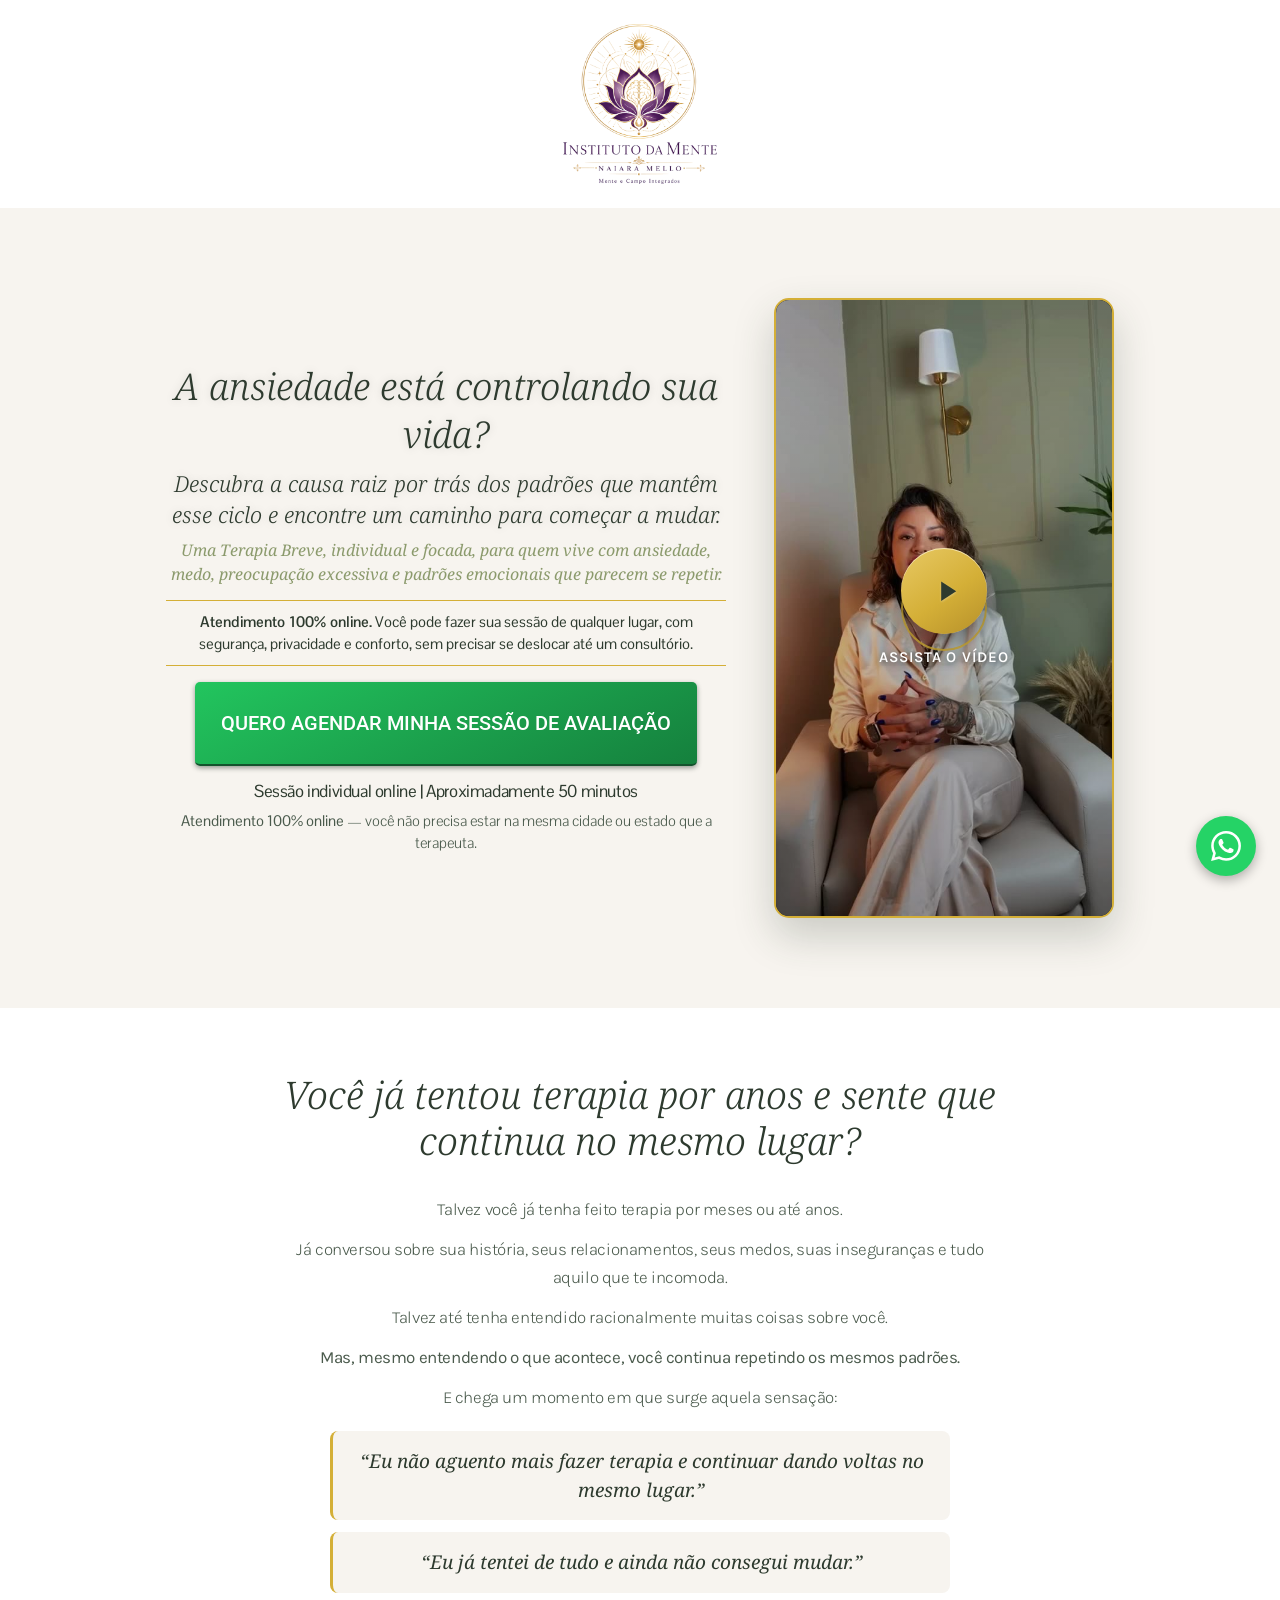
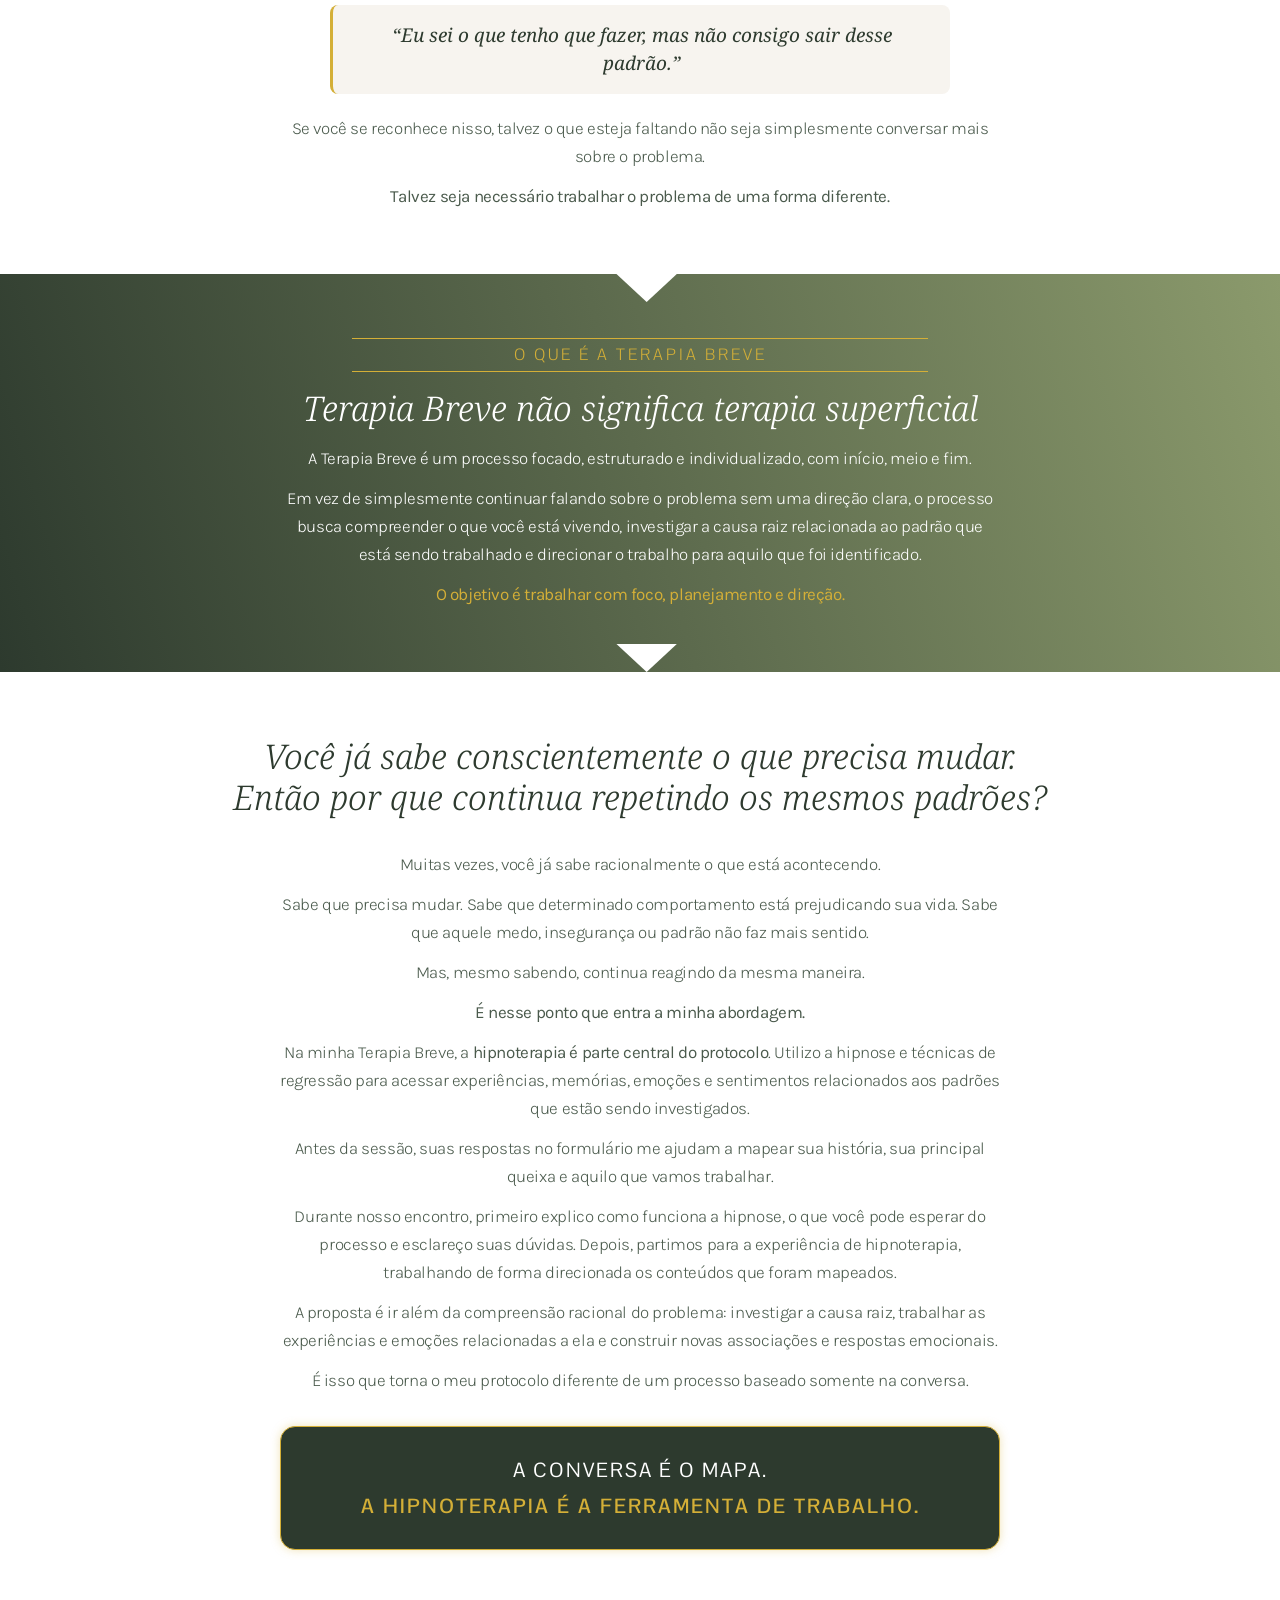
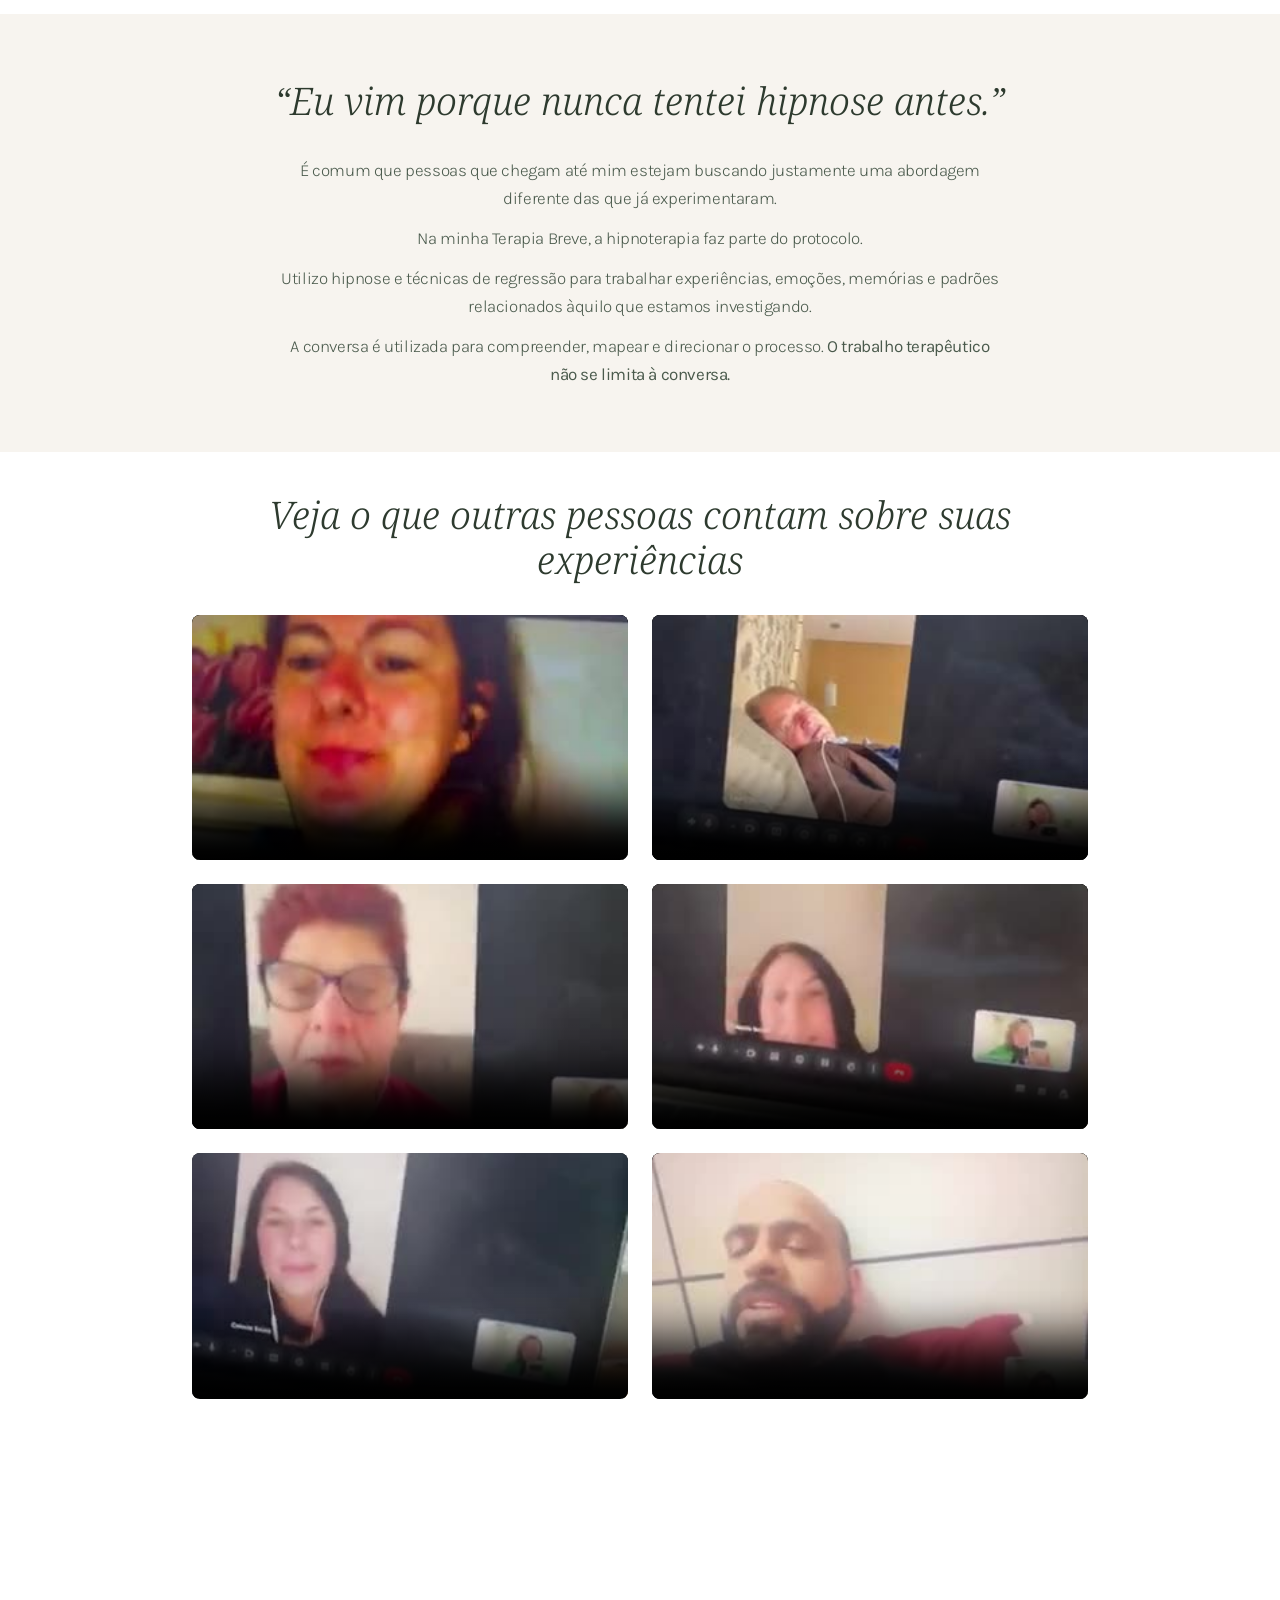
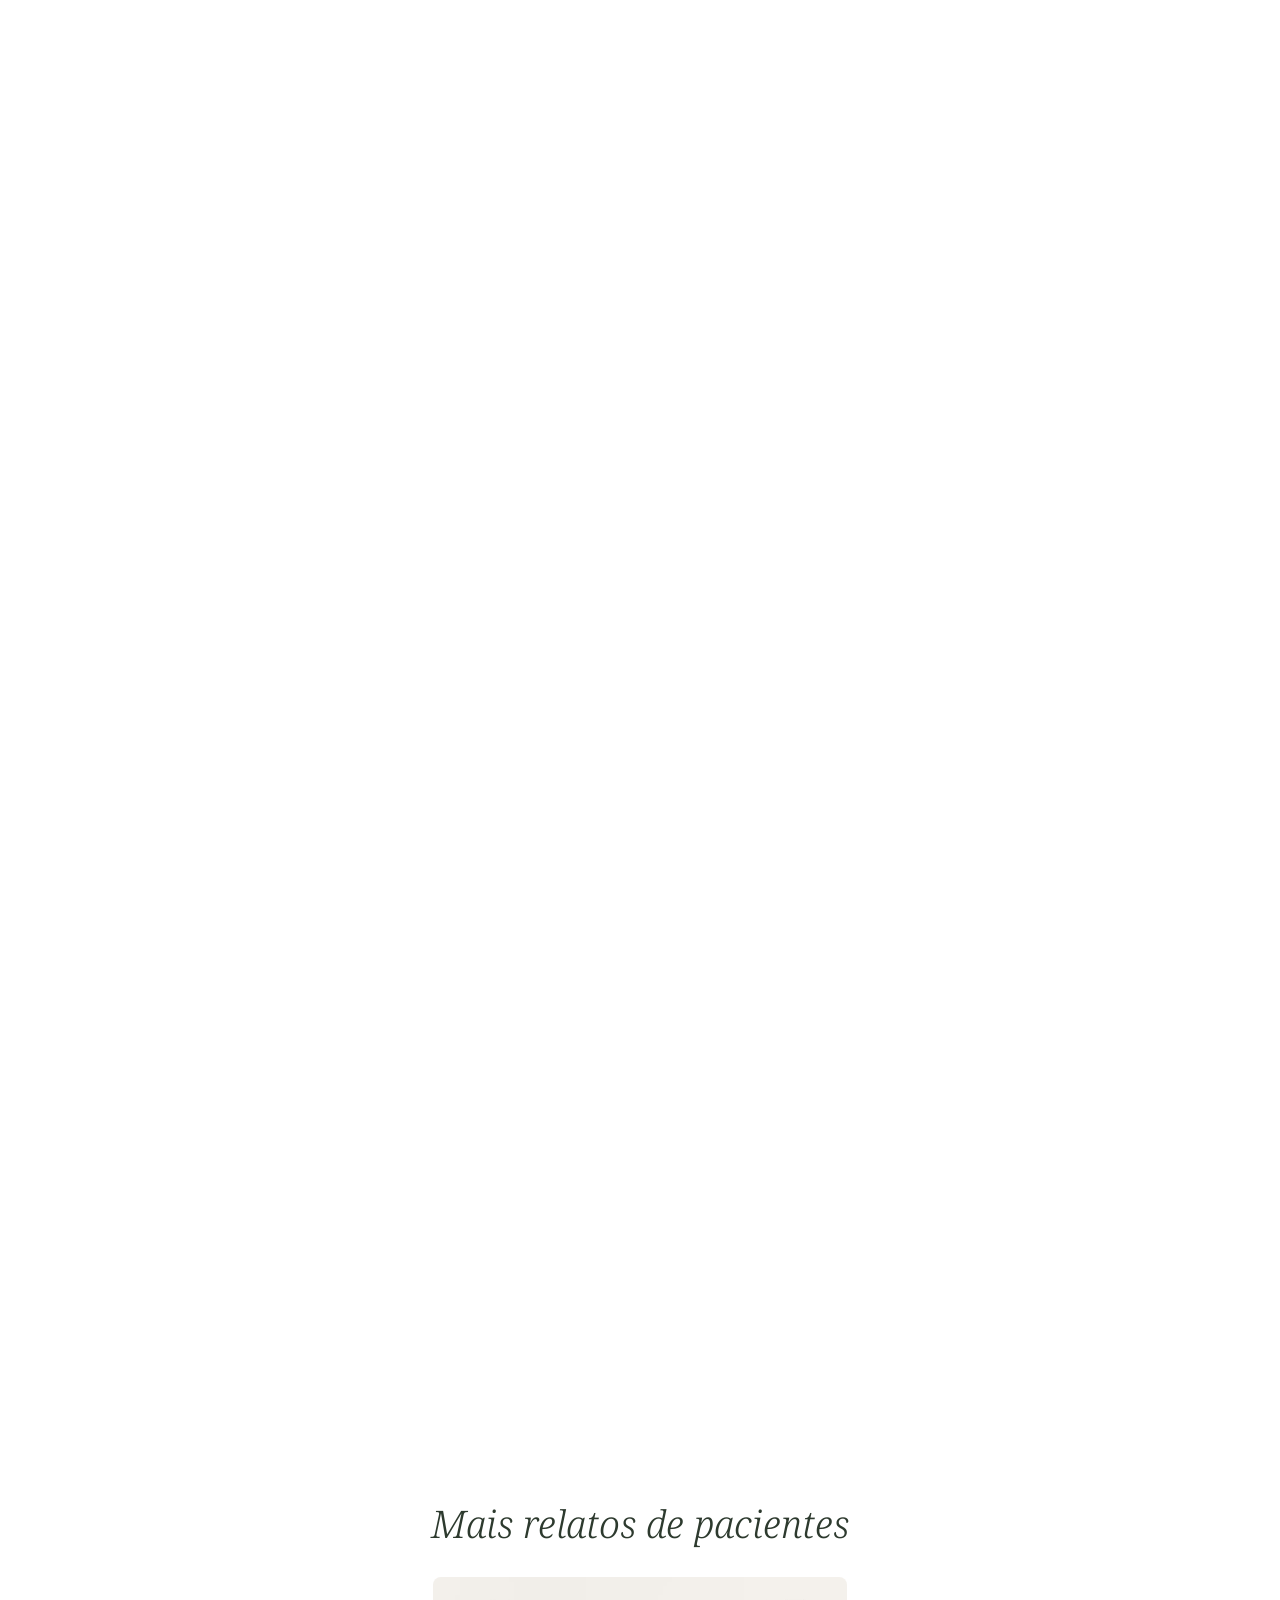
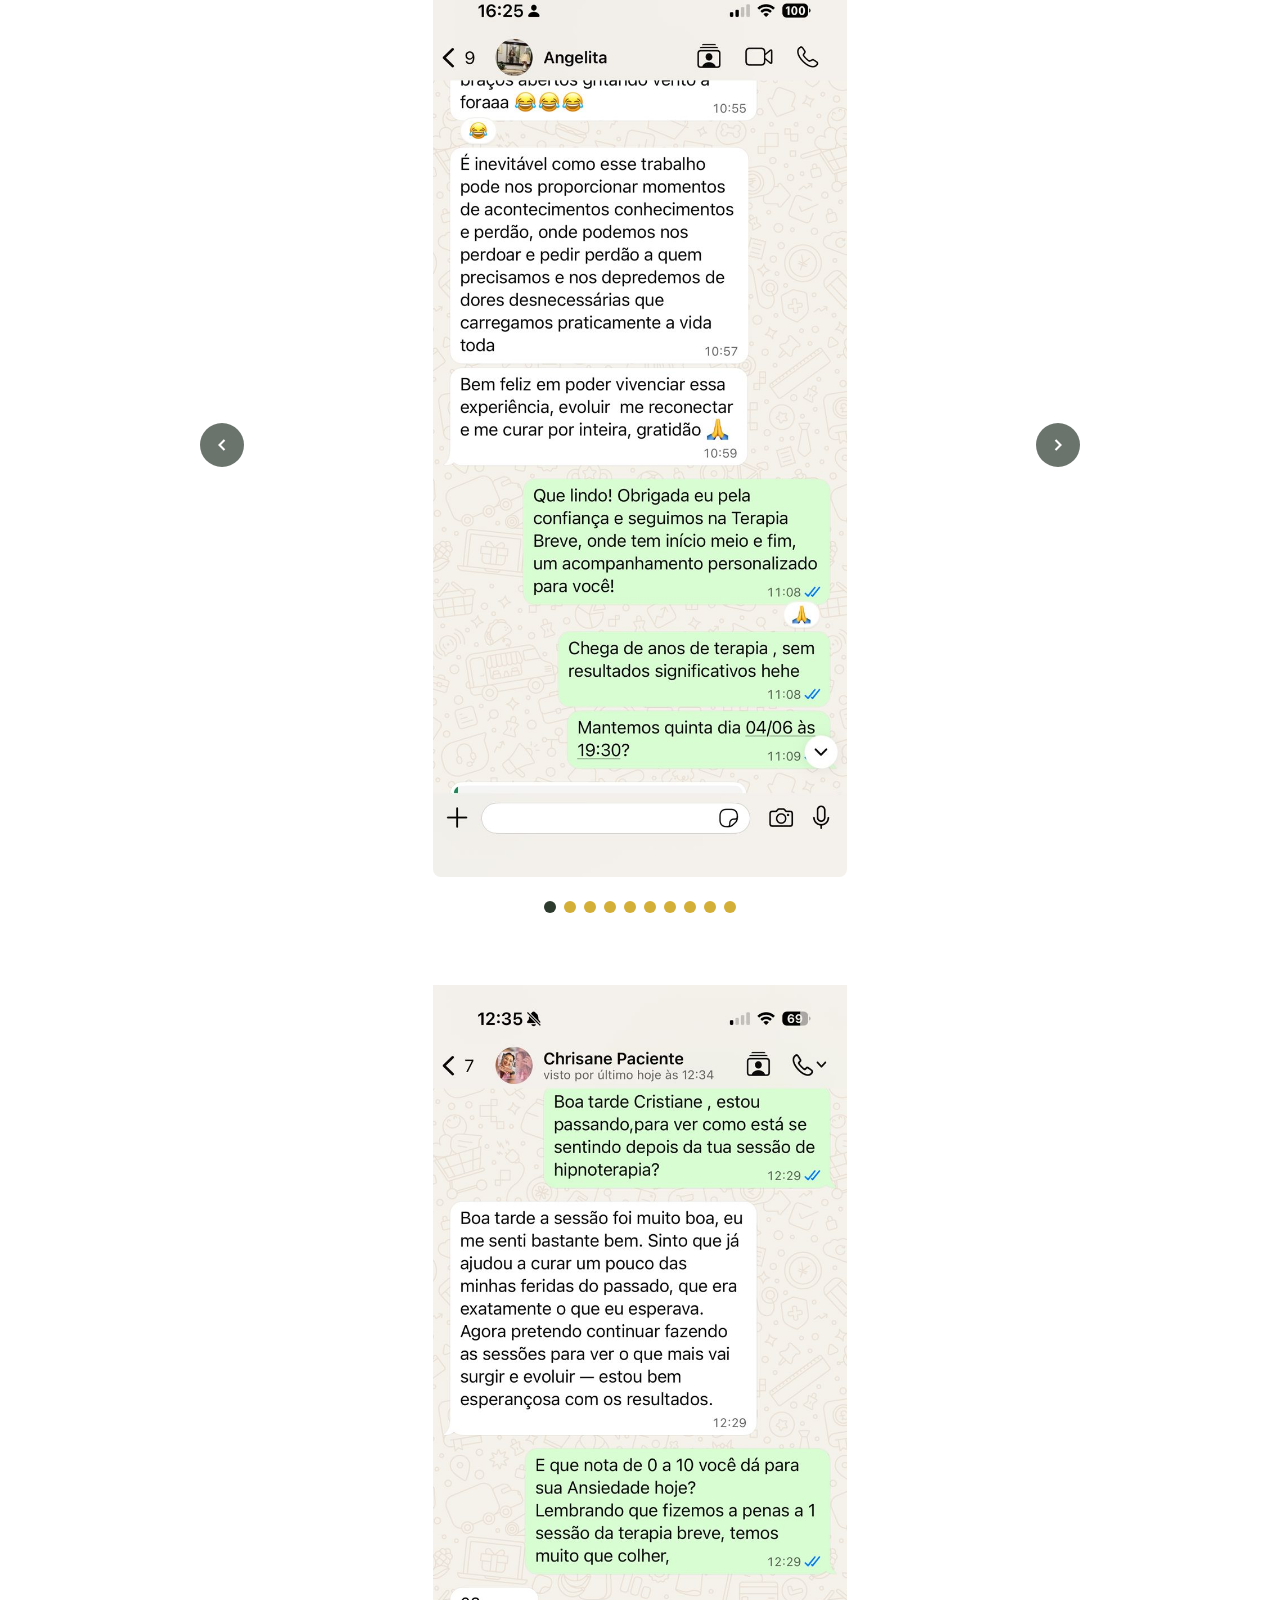
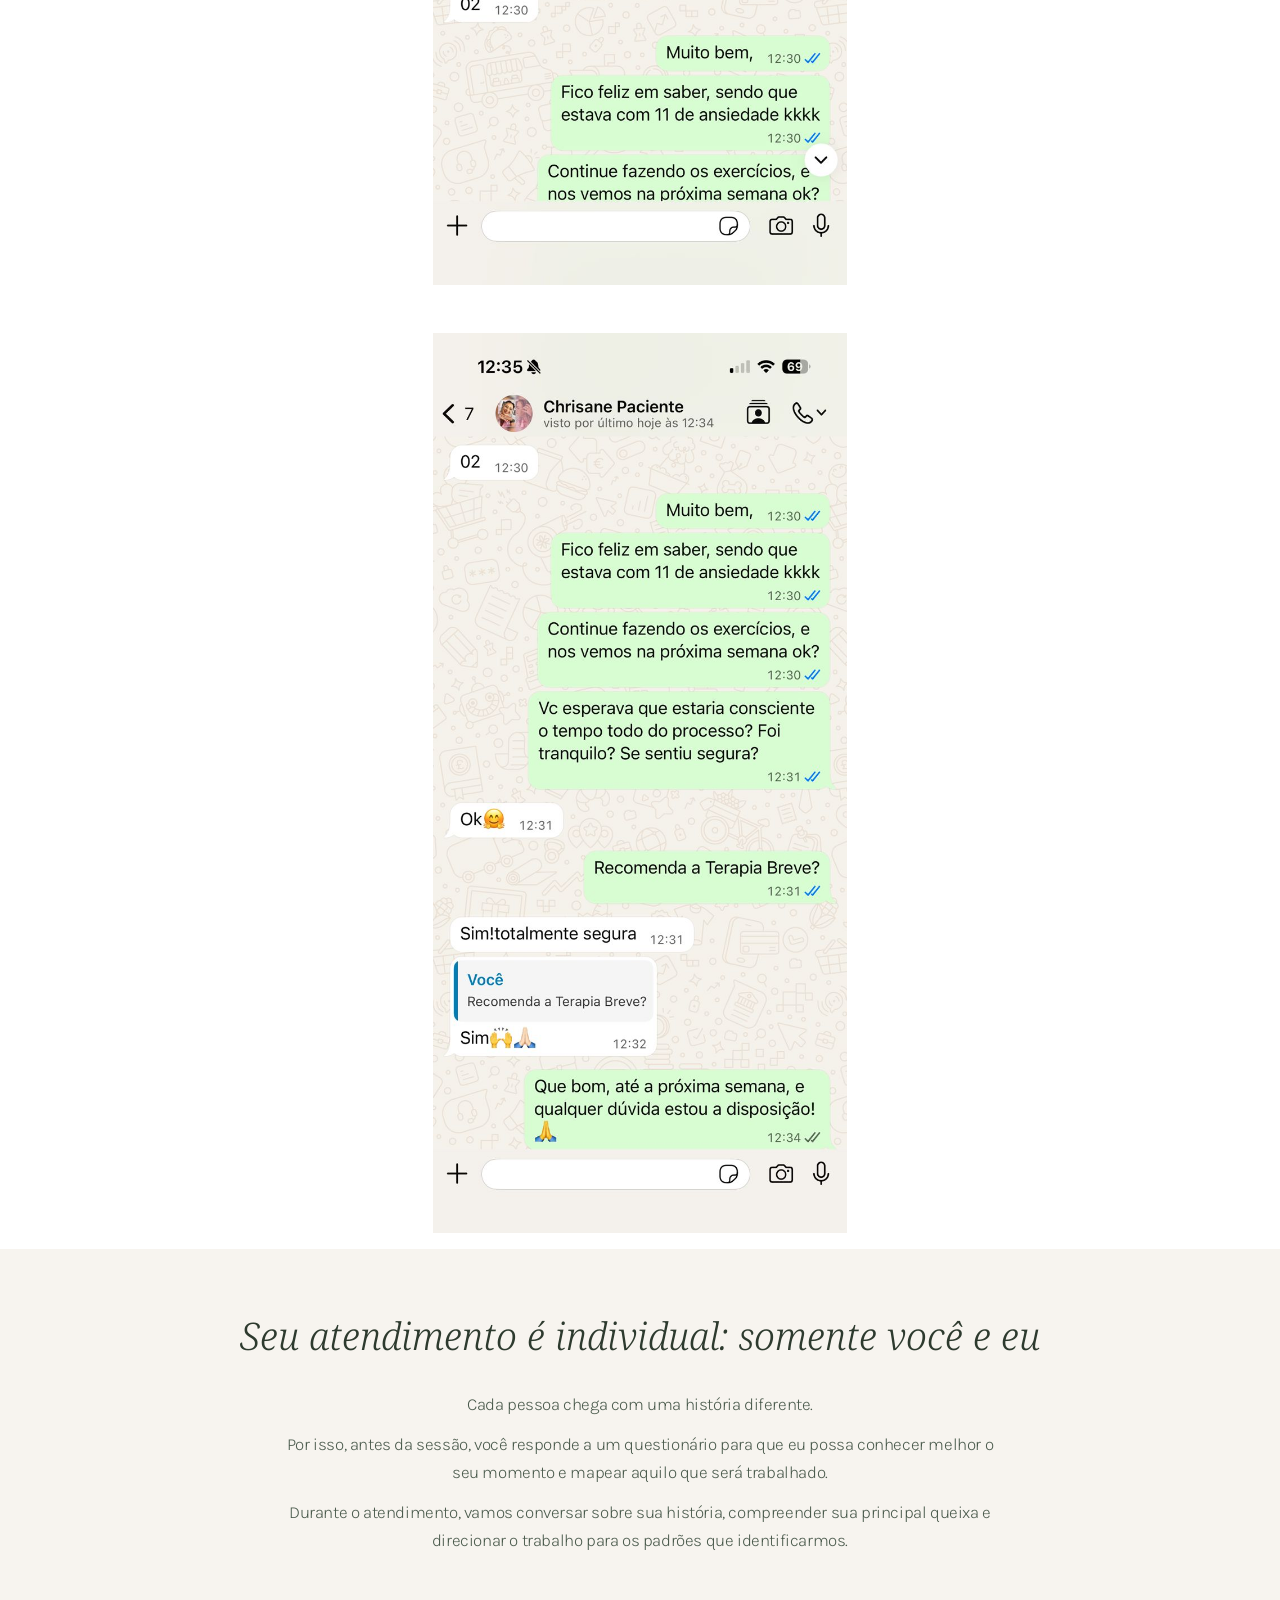
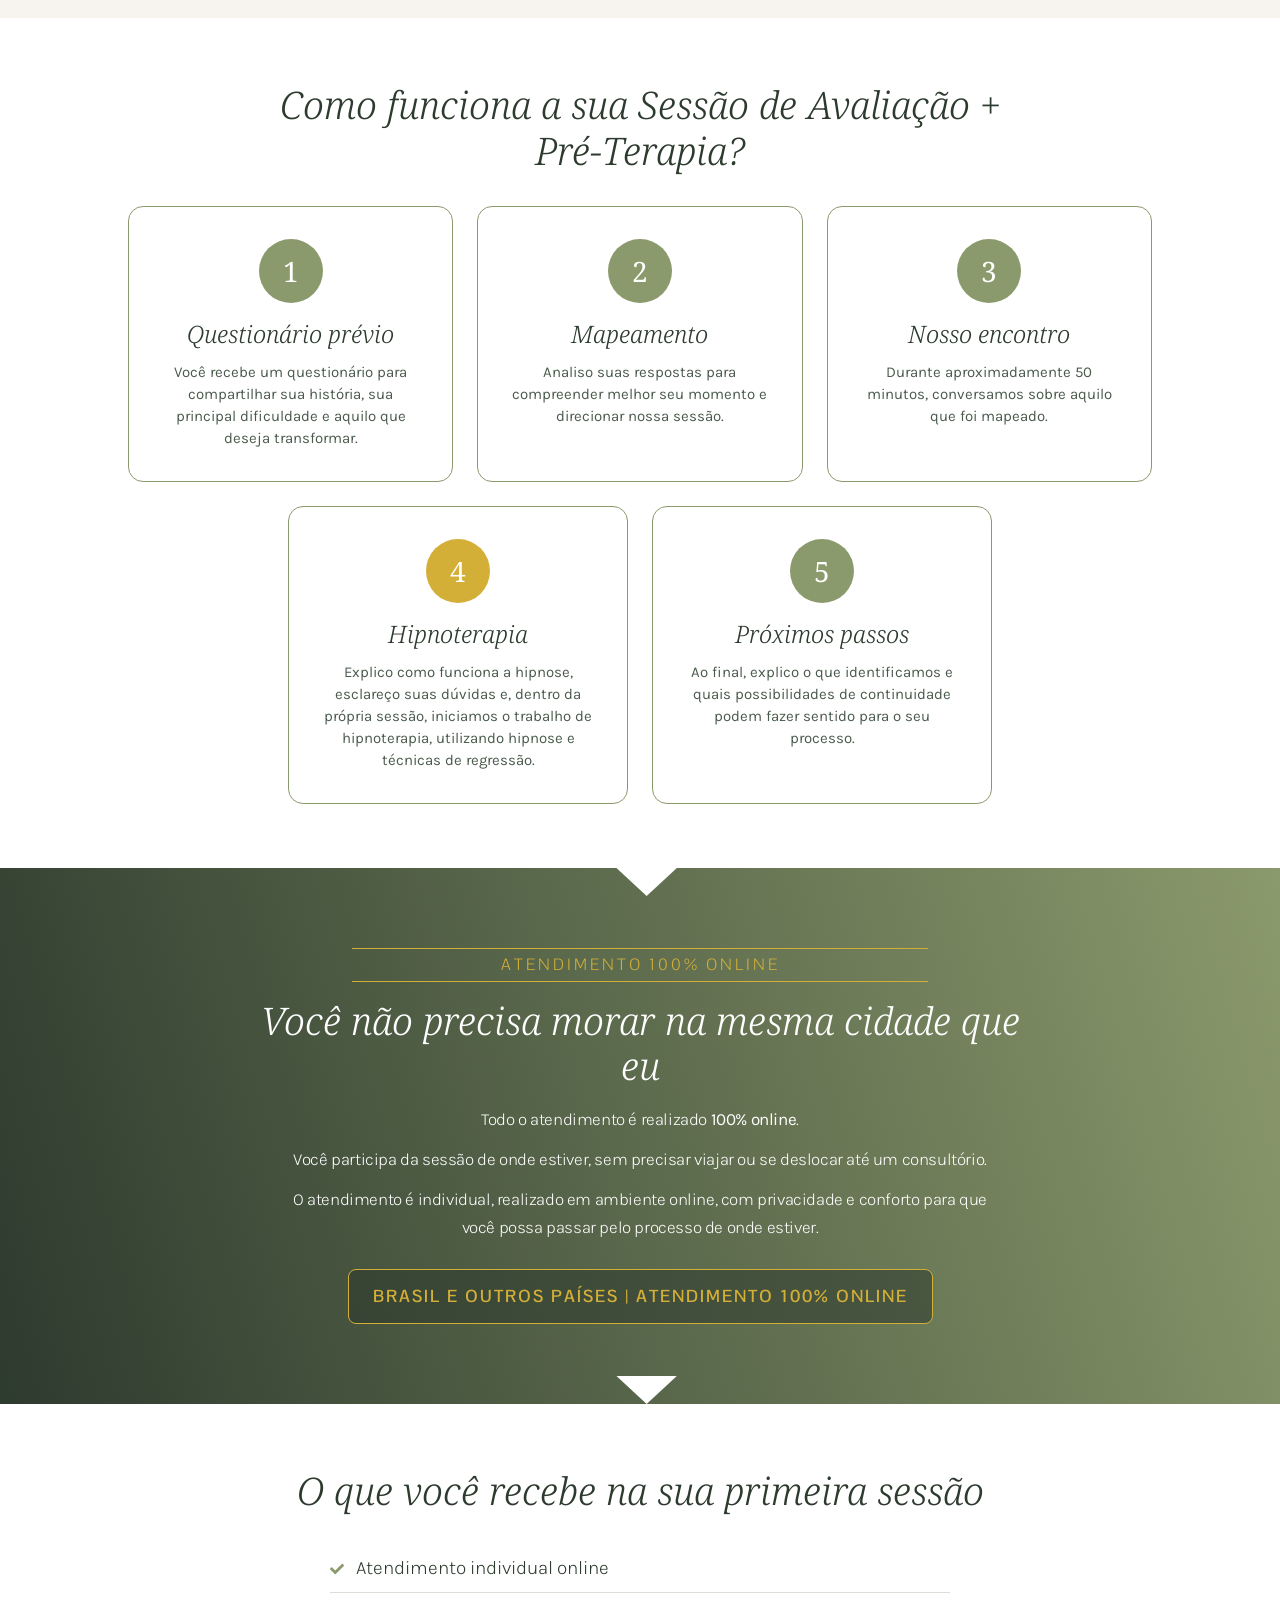
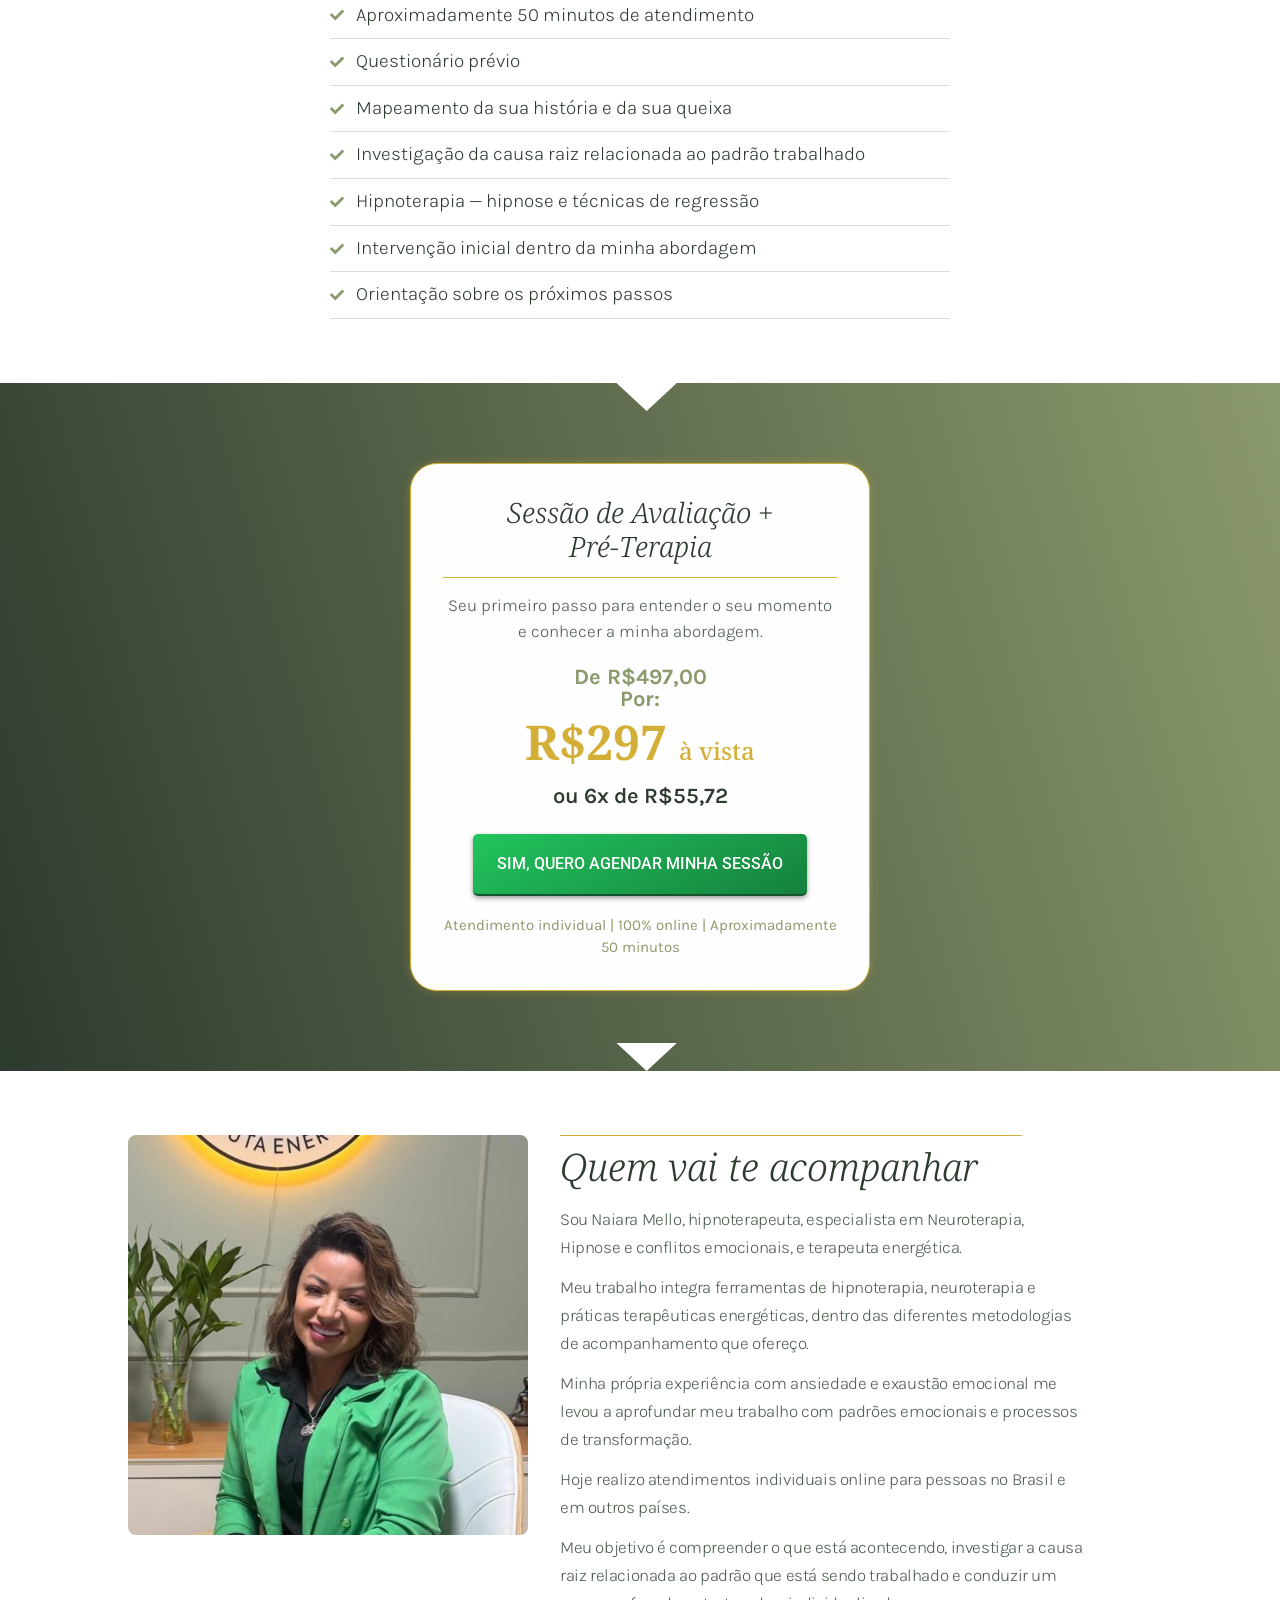
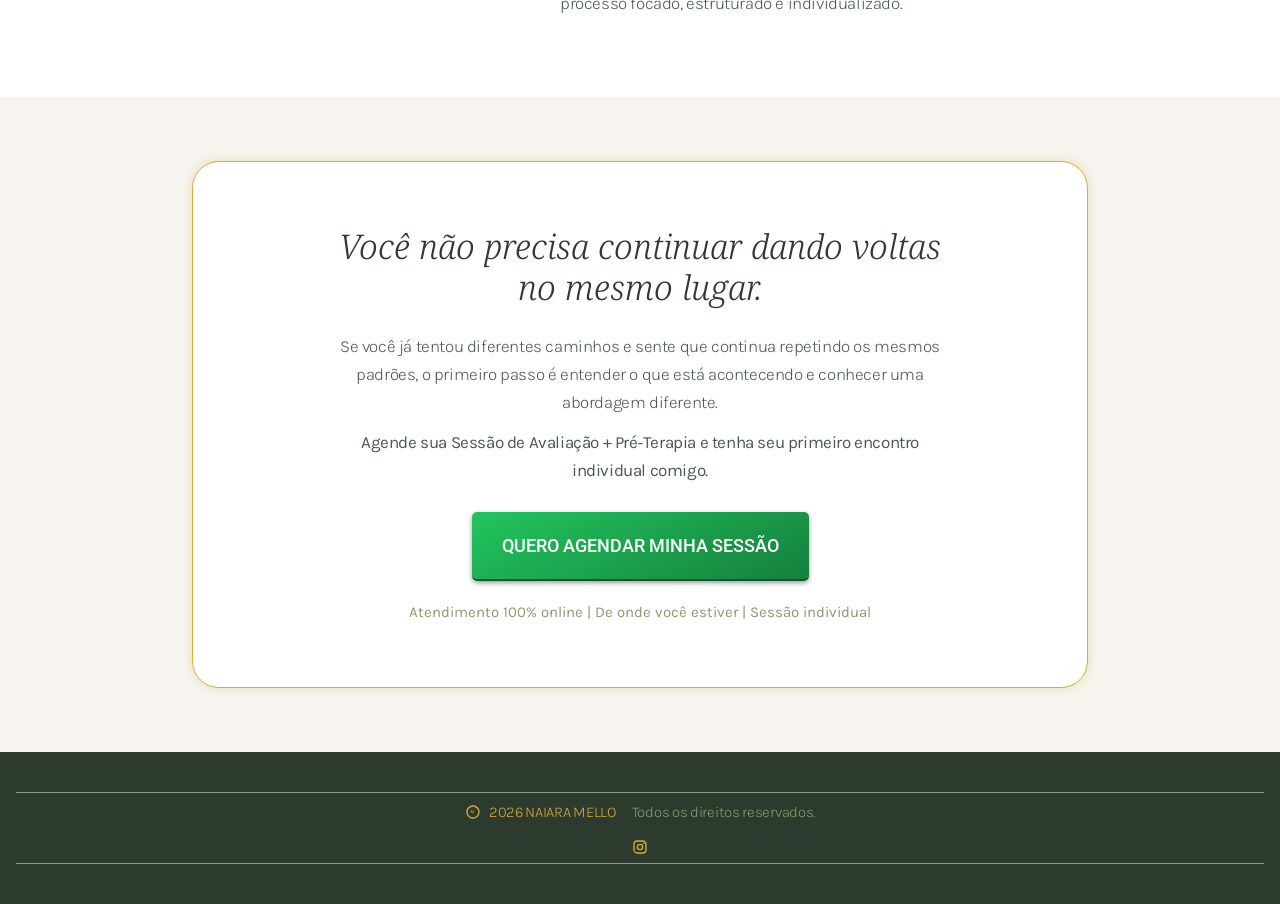
==== commit 6aabdc51: "f" ====
--- a/index.html
+++ b/index.html
@@ -8,4 +8,4 @@
 <noscript><iframe src="https://www.googletagmanager.com/ns.html?id=GTM-KZHWX66V"
 height="0" width="0" style="display:none;visibility:hidden"></iframe></noscript>
 <!-- End Google Tag Manager (noscript) -->
-<body class="antialiased" style="margin:0;padding:0"><div class="min-h-screen flex flex-col" style="font-family:Karla, Arial, sans-serif"><header class="flex items-center justify-center py-6 px-4" style="background-color:#FFFFFF"><img src="./images/logo-transp.png" alt="Naiara Mello - Hipnoterapeuta" class="max-h-32 md:max-h-40 w-auto object-contain"/></header><section class="relative flex flex-col items-center justify-center px-0 py-10 md:py-16" style="min-height:800px;background-color:#F7F4EF"><div class="hero-grid relative z-10 w-full max-w-5xl px-4"><div class="hero-text"><div class="hero-copy"><h1 class="hero-title text-center w-full max-w-[60%] min-w-[280px]" style="font-family:&quot;Noto Serif&quot;, serif;font-size:37px;font-weight:300;font-style:italic;color:#2D3A2E;text-shadow:0px 0px 10px rgba(0,0,0,0.15);line-height:1.3;margin:0">A ansiedade está controlando sua vida?<span style="display:block;font-size:22px;line-height:1.4;margin-top:10px">Descubra a causa raiz por trás dos padrões que mantêm esse ciclo e encontre um caminho para começar a mudar.</span></h1><h2 class="hero-sub text-center w-full max-w-[50%] min-w-[280px]" style="font-family:&quot;Noto Serif&quot;, serif;font-size:16px;font-weight:400;font-style:italic;color:#8B9A6C;line-height:1.5">Uma Terapia Breve, individual e focada, para quem vive com ansiedade, medo, preocupação excessiva e padrões emocionais que parecem se repetir.</h2><p class="hero-note text-center" style="font-family:&quot;Pontano Sans&quot;, sans-serif;font-size:15px;font-weight:400;line-height:22px;color:#2D3A2E;max-width:44%;min-width:280px;border-top:1px solid #D4AF37;border-bottom:1px solid #D4AF37;padding:10px 6px;margin-top:6px"><strong>Atendimento 100% online.</strong> Você pode fazer sua sessão de qualquer lugar, com segurança, privacidade e conforto, sem precisar se deslocar até um consultório.</p></div><div class="hero-cta"><a href="https://pay.kiwify.com.br/YoRk6ne" target="_blank" rel="noopener noreferrer" class="cta-destaque inline-block mt-4" style="background-image:linear-gradient(333deg, #2D3A2E 0%, #8B9A6C 100%);color:#FFFFFF;font-family:Roboto, sans-serif;font-size:20px;font-weight:500;padding:26px 26px;border-radius:5px;box-shadow:0px 2px 5px 0px rgba(45, 58, 46, 0.49);border-bottom:2px solid #2D3A2E;text-decoration:none;text-align:center">QUERO AGENDAR MINHA SESSÃO DE AVALIAÇÃO</a><p class="hero-note text-center mt-2" style="font-family:&quot;Pontano Sans&quot;, sans-serif;font-size:17px;font-weight:400;line-height:26px;letter-spacing:-0.4px;color:#2D3A2E;max-width:44%;min-width:280px">Sessão individual online | Aproximadamente 50 minutos</p><p class="hero-note text-center" style="font-family:&quot;Pontano Sans&quot;, sans-serif;font-size:15px;font-weight:300;line-height:22px;color:#4A5A4C;max-width:44%;min-width:280px;margin-top:6px"><strong>Atendimento 100% online</strong> — você não precisa estar na mesma cidade ou estado que a terapeuta.</p></div></div><div class="hero-video"><div class="hero-video-frame"><video class="js-hero-video" src="./videos/header.mp4" poster="./videos/poster-header.jpg" preload="metadata" playsinline title="Vídeo Terapia Breve" style="display:block;width:100%;height:100%;object-fit:cover;background-color:#000"></video><button type="button" class="play-overlay js-play-overlay" aria-label="Assistir ao vídeo"><span class="play-pulse" aria-hidden="true"></span><span class="play-btn" aria-hidden="true"><svg viewBox="0 0 24 24"><path d="M8.5 5.2 19 12 8.5 18.8z"/></svg></span><span class="play-label">Assista o vídeo</span></button></div></div></div></section><section class="py-16 px-4 md:px-0" style="background-color:#FFFFFF"><div class="max-w-5xl mx-auto flex flex-col items-center"><h2 class="text-center mb-8" style="font-family:&quot;Noto Serif&quot;, serif;font-size:38px;font-weight:300;font-style:italic;color:#2D3A2E;line-height:1.2;max-width:820px;min-width:280px">Você já tentou terapia por anos e sente que continua no mesmo lugar?</h2><div class="text-center w-full" style="font-family:Karla, sans-serif;font-size:17px;font-weight:300;line-height:28px;letter-spacing:-0.4px;color:#4A5A4C;max-width:720px"><p class="mb-3">Talvez você já tenha feito terapia por meses ou até anos.</p><p class="mb-3">Já conversou sobre sua história, seus relacionamentos, seus medos, suas inseguranças e tudo aquilo que te incomoda.</p><p class="mb-3">Talvez até tenha entendido racionalmente muitas coisas sobre você.</p><p class="mb-3"><strong>Mas, mesmo entendendo o que acontece, você continua repetindo os mesmos padrões.</strong></p><p>E chega um momento em que surge aquela sensação:</p></div><div class="w-full" style="max-width:620px;margin:20px 0 8px"><p class="text-center" style="font-family:&quot;Noto Serif&quot;, serif;font-size:19px;font-weight:400;font-style:italic;line-height:1.5;color:#2D3A2E;background-color:#F7F4EF;border-left:3px solid #D4AF37;border-radius:8px;padding:16px 20px;margin:0 0 12px">“Eu não aguento mais fazer terapia e continuar dando voltas no mesmo lugar.”</p><p class="text-center" style="font-family:&quot;Noto Serif&quot;, serif;font-size:19px;font-weight:400;font-style:italic;line-height:1.5;color:#2D3A2E;background-color:#F7F4EF;border-left:3px solid #D4AF37;border-radius:8px;padding:16px 20px;margin:0 0 12px">“Eu já tentei de tudo e ainda não consegui mudar.”</p><p class="text-center" style="font-family:&quot;Noto Serif&quot;, serif;font-size:19px;font-weight:400;font-style:italic;line-height:1.5;color:#2D3A2E;background-color:#F7F4EF;border-left:3px solid #D4AF37;border-radius:8px;padding:16px 20px;margin:0 0 12px">“Eu sei o que tenho que fazer, mas não consigo sair desse padrão.”</p></div><div class="text-center w-full" style="font-family:Karla, sans-serif;font-size:17px;font-weight:300;line-height:28px;letter-spacing:-0.4px;color:#4A5A4C;max-width:720px"><p class="mb-3">Se você se reconhece nisso, talvez o que esteja faltando não seja simplesmente conversar mais sobre o problema.</p><p><strong>Talvez seja necessário trabalhar o problema de uma forma diferente.</strong></p></div></div></section><section class="relative py-16 px-4 md:px-0" style="background-image:linear-gradient(254deg, #8B9A6C 0%, #2D3A2E 100%)"><div class="absolute top-0 left-0 right-0 w-full overflow-hidden" style="z-index:2;pointer-events:none"><svg xmlns="http://www.w3.org/2000/svg" viewBox="0 0 700 10" preserveAspectRatio="none" style="width:calc(165% + 1.3px);height:28px;margin-left:-32%"><path fill="#FFFFFF" d="M350,10L340,0h20L350,10z"></path></svg></div><div class="absolute bottom-0 left-0 right-0 w-full overflow-hidden" style="z-index:2;pointer-events:none"><svg xmlns="http://www.w3.org/2000/svg" viewBox="0 0 700 10" preserveAspectRatio="none" style="width:calc(165% + 1.3px);height:28px;margin-left:-32%"><path fill="#FFFFFF" d="M350,10L340,0h20L350,10z"></path></svg></div><div class="relative z-10 max-w-5xl mx-auto flex flex-col items-center"><div class="text-center border-t border-b py-1 px-6 mb-4 w-full max-w-xl" style="border-color:#D4AF37"><p style="font-family:&quot;Pontano Sans&quot;, sans-serif;font-size:16px;font-weight:300;text-transform:uppercase;letter-spacing:3px;color:#D4AF37">O que é a Terapia Breve</p></div><h2 class="text-center mb-4" style="font-family:&quot;Noto Serif&quot;, serif;font-size:34px;font-weight:300;font-style:italic;color:#FFFFFF;line-height:1.2;max-width:760px;min-width:280px">Terapia Breve não significa terapia superficial</h2><div class="text-center w-full" style="font-family:Karla, sans-serif;font-size:17px;font-weight:300;line-height:28px;letter-spacing:-0.4px;color:#FFFFFF;max-width:720px"><p class="mb-3">A Terapia Breve é um processo focado, estruturado e individualizado, com início, meio e fim.</p><p class="mb-3">Em vez de simplesmente continuar falando sobre o problema sem uma direção clara, o processo busca compreender o que você está vivendo, investigar a causa raiz relacionada ao padrão que está sendo trabalhado e direcionar o trabalho para aquilo que foi identificado.</p><p><strong style="color:#D4AF37">O objetivo é trabalhar com foco, planejamento e direção.</strong></p></div></div></section><section class="py-16 px-4 md:px-0" style="background-color:#FFFFFF"><div class="max-w-5xl mx-auto flex flex-col items-center"><h2 class="text-center mb-8" style="font-family:&quot;Noto Serif&quot;, serif;font-size:34px;font-weight:300;font-style:italic;color:#2D3A2E;line-height:1.2;max-width:820px;min-width:280px">Você já sabe conscientemente o que precisa mudar. Então por que continua repetindo os mesmos padrões?</h2><div class="text-center w-full" style="font-family:Karla, sans-serif;font-size:17px;font-weight:300;line-height:28px;letter-spacing:-0.4px;color:#4A5A4C;max-width:720px"><p class="mb-3">Muitas vezes, você já sabe racionalmente o que está acontecendo.</p><p class="mb-3">Sabe que precisa mudar. Sabe que determinado comportamento está prejudicando sua vida. Sabe que aquele medo, insegurança ou padrão não faz mais sentido.</p><p class="mb-3">Mas, mesmo sabendo, continua reagindo da mesma maneira.</p><p class="mb-3"><strong>É nesse ponto que entra a minha abordagem.</strong></p><p class="mb-3">Na minha Terapia Breve, a <strong>hipnoterapia é parte central do protocolo</strong>. Utilizo a hipnose e técnicas de regressão para acessar experiências, memórias, emoções e sentimentos relacionados aos padrões que estão sendo investigados.</p><p class="mb-3">Antes da sessão, suas respostas no formulário me ajudam a mapear sua história, sua principal queixa e aquilo que vamos trabalhar.</p><p class="mb-3">Durante nosso encontro, primeiro explico como funciona a hipnose, o que você pode esperar do processo e esclareço suas dúvidas. Depois, partimos para a experiência de hipnoterapia, trabalhando de forma direcionada os conteúdos que foram mapeados.</p><p class="mb-3">A proposta é ir além da compreensão racional do problema: investigar a causa raiz, trabalhar as experiências e emoções relacionadas a ela e construir novas associações e respostas emocionais.</p><p>É isso que torna o meu protocolo diferente de um processo baseado somente na conversa.</p></div><div class="text-center w-full" style="max-width:720px;margin-top:32px;padding:28px 20px;background-color:#2D3A2E;border:1px solid #D4AF37;border-radius:15px;box-shadow:0px 0px 10px 0px rgba(212, 175, 55, 0.35)"><p style="font-family:&quot;Pontano Sans&quot;, sans-serif;font-size:20px;font-weight:400;text-transform:uppercase;letter-spacing:2px;line-height:1.5;color:#FFFFFF;margin:0">A conversa é o mapa.</p><p style="font-family:&quot;Pontano Sans&quot;, sans-serif;font-size:20px;font-weight:700;text-transform:uppercase;letter-spacing:2px;line-height:1.5;color:#D4AF37;margin:6px 0 0">A hipnoterapia é a ferramenta de trabalho.</p></div></div></section><section class="py-16 px-4 md:px-0" style="background-color:#F7F4EF"><div class="max-w-5xl mx-auto flex flex-col items-center"><h2 class="text-center mb-8" style="font-family:&quot;Noto Serif&quot;, serif;font-size:38px;font-weight:300;font-style:italic;color:#2D3A2E;line-height:1.2;max-width:820px;min-width:280px">“Eu vim porque nunca tentei hipnose antes.”</h2><div class="text-center w-full" style="font-family:Karla, sans-serif;font-size:17px;font-weight:300;line-height:28px;letter-spacing:-0.4px;color:#4A5A4C;max-width:720px"><p class="mb-3">É comum que pessoas que chegam até mim estejam buscando justamente uma abordagem diferente das que já experimentaram.</p><p class="mb-3">Na minha Terapia Breve, a hipnoterapia faz parte do protocolo.</p><p class="mb-3">Utilizo hipnose e técnicas de regressão para trabalhar experiências, emoções, memórias e padrões relacionados àquilo que estamos investigando.</p><p>A conversa é utilizada para compreender, mapear e direcionar o processo. <strong>O trabalho terapêutico não se limita à conversa.</strong></p></div></div></section><section class="flex flex-col items-center py-10 px-4" style="background-color:#FFFFFF"><h2 class="text-center mb-8" style="font-family:&quot;Noto Serif&quot;, serif;font-size:38px;font-weight:300;font-style:italic;color:#2D3A2E;line-height:1.2;max-width:820px;min-width:280px">Veja o que outras pessoas contam sobre suas experiências</h2><div class="flex flex-col md:flex-row gap-6 w-full max-w-4xl justify-center"><div class="w-full md:w-1/2" style="border-radius:8px;overflow:hidden"><div style="position:relative;padding-bottom:56.25%;height:0;background-color:#000"><video src="./videos/depoimento-01.mp4" poster="./videos/poster-01.jpg" controls preload="metadata" playsinline style="position:absolute;top:0;left:0;width:100%;height:100%;object-fit:cover;object-position:center 21%;background-color:#000"></video></div></div><div class="w-full md:w-1/2" style="border-radius:8px;overflow:hidden"><div style="position:relative;padding-bottom:56.25%;height:0;background-color:#000"><video src="./videos/depoimento-02.mp4" poster="./videos/poster-02.jpg" controls preload="metadata" playsinline style="position:absolute;top:0;left:0;width:100%;height:100%;object-fit:cover;object-position:center 56%;background-color:#000"></video></div></div></div><div class="flex flex-col md:flex-row gap-6 w-full max-w-4xl justify-center mt-6"><div class="w-full md:w-1/2" style="border-radius:8px;overflow:hidden"><div style="position:relative;padding-bottom:56.25%;height:0;background-color:#000"><video src="./videos/depoimento-03.mp4" poster="./videos/poster-03.jpg" controls preload="metadata" playsinline style="position:absolute;top:0;left:0;width:100%;height:100%;object-fit:cover;object-position:center 58%;background-color:#000"></video></div></div><div class="w-full md:w-1/2" style="border-radius:8px;overflow:hidden"><div style="position:relative;padding-bottom:56.25%;height:0;background-color:#000"><video src="./videos/depoimento-04.mp4" poster="./videos/poster-04.jpg" controls preload="metadata" playsinline style="position:absolute;top:0;left:0;width:100%;height:100%;object-fit:cover;object-position:center 80%;background-color:#000"></video></div></div></div><div class="flex flex-col md:flex-row gap-6 w-full max-w-4xl justify-center mt-6"><div class="w-full md:w-1/2" style="border-radius:8px;overflow:hidden"><div style="position:relative;padding-bottom:56.25%;height:0;background-color:#000"><video src="./videos/depoimento-05.mp4" poster="./videos/poster-05.jpg" controls preload="metadata" playsinline style="position:absolute;top:0;left:0;width:100%;height:100%;object-fit:cover;object-position:center 50%;background-color:#000"></video></div></div><div class="w-full md:w-1/2" style="border-radius:8px;overflow:hidden"><div style="position:relative;padding-bottom:56.25%;height:0;background-color:#000"><video src="./videos/depoimento-06.mp4" poster="./videos/poster-06.jpg" controls preload="metadata" playsinline style="position:absolute;top:0;left:0;width:100%;height:100%;object-fit:cover;object-position:center 45%;background-color:#000"></video></div></div></div><div class="flex flex-col md:flex-row gap-6 w-full max-w-4xl justify-center mt-6"><div class="w-full md:w-1/2" style="border-radius:8px;overflow:hidden"><div style="position:relative;padding-bottom:56.25%;height:0"><iframe src="https://www.youtube.com/embed/5NuvgyTWDA4" title="Depoimento 1" allow="accelerometer; autoplay; clipboard-write; encrypted-media; gyroscope; picture-in-picture" allowFullScreen="" loading="lazy" style="position:absolute;top:0;left:0;width:100%;height:100%;border:none"></iframe></div></div><div class="w-full md:w-1/2" style="border-radius:8px;overflow:hidden"><div style="position:relative;padding-bottom:56.25%;height:0"><iframe src="https://www.youtube.com/embed/OIV5vB7eaJ0" title="Depoimento 2" allow="accelerometer; autoplay; clipboard-write; encrypted-media; gyroscope; picture-in-picture" allowFullScreen="" loading="lazy" style="position:absolute;top:0;left:0;width:100%;height:100%;border:none"></iframe></div></div></div><div class="flex flex-col md:flex-row gap-6 w-full max-w-4xl justify-center mt-6"><div class="w-full md:w-1/2" style="border-radius:8px;overflow:hidden"><div style="position:relative;padding-bottom:56.25%;height:0"><iframe src="https://www.youtube.com/embed/z0gumG6j528" title="Depoimento 3" allow="accelerometer; autoplay; clipboard-write; encrypted-media; gyroscope; picture-in-picture" allowFullScreen="" loading="lazy" style="position:absolute;top:0;left:0;width:100%;height:100%;border:none"></iframe></div></div><div class="w-full md:w-1/2" style="border-radius:8px;overflow:hidden"><div style="position:relative;padding-bottom:56.25%;height:0"><iframe src="https://www.youtube.com/embed/viNJPNhbShY" title="Depoimento 4" allow="accelerometer; autoplay; clipboard-write; encrypted-media; gyroscope; picture-in-picture" allowFullScreen="" loading="lazy" style="position:absolute;top:0;left:0;width:100%;height:100%;border:none"></iframe></div></div></div><div class="flex flex-col md:flex-row gap-6 w-full max-w-4xl justify-center mt-6"><div class="w-full md:w-1/2" style="border-radius:8px;overflow:hidden"><div style="position:relative;padding-bottom:56.25%;height:0"><iframe src="https://www.youtube.com/embed/JbkxbECKyn4" title="Depoimento 5" allow="accelerometer; autoplay; clipboard-write; encrypted-media; gyroscope; picture-in-picture" allowFullScreen="" loading="lazy" style="position:absolute;top:0;left:0;width:100%;height:100%;border:none"></iframe></div></div><div class="w-full md:w-1/2" style="border-radius:8px;overflow:hidden"><div style="position:relative;padding-bottom:56.25%;height:0"><iframe src="https://www.youtube.com/embed/8340Yfea0PA" title="Depoimento 6" allow="accelerometer; autoplay; clipboard-write; encrypted-media; gyroscope; picture-in-picture" allowFullScreen="" loading="lazy" style="position:absolute;top:0;left:0;width:100%;height:100%;border:none"></iframe></div></div></div><div class="flex flex-col md:flex-row gap-6 w-full max-w-4xl justify-center mt-6"><div class="w-full md:w-1/2" style="border-radius:8px;overflow:hidden"><div style="position:relative;padding-bottom:56.25%;height:0"><iframe src="https://www.youtube.com/embed/S9zZOG1-YQs" title="Depoimento 7" allow="accelerometer; autoplay; clipboard-write; encrypted-media; gyroscope; picture-in-picture" allowFullScreen="" loading="lazy" style="position:absolute;top:0;left:0;width:100%;height:100%;border:none"></iframe></div></div><div class="w-full md:w-1/2" style="border-radius:8px;overflow:hidden"><div style="position:relative;padding-bottom:56.25%;height:0"><iframe src="https://www.youtube.com/embed/ZASeVOnLyxI" title="Depoimento 8" allow="accelerometer; autoplay; clipboard-write; encrypted-media; gyroscope; picture-in-picture" allowFullScreen="" loading="lazy" style="position:absolute;top:0;left:0;width:100%;height:100%;border:none"></iframe></div></div></div><div class="flex flex-col md:flex-row gap-6 w-full max-w-4xl justify-center mt-6"><div class="w-full md:w-1/2" style="border-radius:8px;overflow:hidden"><div style="position:relative;padding-bottom:56.25%;height:0"><iframe src="https://www.youtube.com/embed/hVFfHdoKX-M" title="Depoimento 9" allow="accelerometer; autoplay; clipboard-write; encrypted-media; gyroscope; picture-in-picture" allowFullScreen="" loading="lazy" style="position:absolute;top:0;left:0;width:100%;height:100%;border:none"></iframe></div></div><div class="w-full md:w-1/2" style="border-radius:8px;overflow:hidden"><div style="position:relative;padding-bottom:56.25%;height:0"><iframe src="https://www.youtube.com/embed/YgyaaA6qwUY" title="Depoimento 10" allow="accelerometer; autoplay; clipboard-write; encrypted-media; gyroscope; picture-in-picture" allowFullScreen="" loading="lazy" style="position:absolute;top:0;left:0;width:100%;height:100%;border:none"></iframe></div></div></div><div class="flex flex-col md:flex-row gap-6 w-full max-w-4xl justify-center mt-6"><div class="w-full md:w-1/2" style="border-radius:8px;overflow:hidden"><div style="position:relative;padding-bottom:56.25%;height:0"><iframe src="https://www.youtube.com/embed/aZZZM23TbY4" title="Depoimento 11" allow="accelerometer; autoplay; clipboard-write; encrypted-media; gyroscope; picture-in-picture" allowFullScreen="" loading="lazy" style="position:absolute;top:0;left:0;width:100%;height:100%;border:none"></iframe></div></div></div></section><section class="flex flex-col items-center py-10 px-4" style="background-color:#FFFFFF"><h2 class="text-center mb-8" style="font-family:&quot;Noto Serif&quot;, serif;font-size:38px;font-weight:300;font-style:italic;color:#2D3A2E;line-height:44px;min-width:280px">Mais relatos de pacientes</h2><div id="carousel-resultados" class="relative w-full max-w-4xl" style="overflow:hidden"><div id="carousel-track" class="flex transition-transform duration-500 ease-in-out"><div class="w-full flex-shrink-0 flex items-center justify-center px-2"><img src="./images/prova-social-01.jpg" alt="Prova Social 1" class="max-w-full" style="max-height:900px;object-fit:contain;border-radius:8px"/></div><div class="w-full flex-shrink-0 flex items-center justify-center px-2"><img src="./images/prova-social-02.jpg" alt="Prova Social 2" class="max-w-full" style="max-height:900px;object-fit:contain;border-radius:8px"/></div><div class="w-full flex-shrink-0 flex items-center justify-center px-2"><img src="./images/prova-social-03.jpg" alt="Prova Social 3" class="max-w-full" style="max-height:900px;object-fit:contain;border-radius:8px"/></div><div class="w-full flex-shrink-0 flex items-center justify-center px-2"><img src="./images/depoimento-1.jpeg" alt="Prova Social 4" class="max-w-full" style="max-height:900px;object-fit:contain;border-radius:8px"/></div><div class="w-full flex-shrink-0 flex items-center justify-center px-2"><img src="./images/depoimento-2.jpeg" alt="Prova Social 5" class="max-w-full" style="max-height:900px;object-fit:contain;border-radius:8px"/></div><div class="w-full flex-shrink-0 flex items-center justify-center px-2"><img src="./images/depoimento-3.jpeg" alt="Prova Social 6" class="max-w-full" style="max-height:900px;object-fit:contain;border-radius:8px"/></div><div class="w-full flex-shrink-0 flex items-center justify-center px-2"><img src="./images/depoimento-4.jpeg" alt="Prova Social 7" class="max-w-full" style="max-height:900px;object-fit:contain;border-radius:8px"/></div><div class="w-full flex-shrink-0 flex items-center justify-center px-2"><img src="./images/depoimento-5.jpeg" alt="Prova Social 8" class="max-w-full" style="max-height:900px;object-fit:contain;border-radius:8px"/></div><div class="w-full flex-shrink-0 flex items-center justify-center px-2"><img src="./images/depoimento-6.jpeg" alt="Prova Social 9" class="max-w-full" style="max-height:900px;object-fit:contain;border-radius:8px"/></div><div class="w-full flex-shrink-0 flex items-center justify-center px-2"><img src="./images/depoimento-7.jpeg" alt="Prova Social 10" class="max-w-full" style="max-height:900px;object-fit:contain;border-radius:8px"/></div></div><button id="carousel-prev" class="absolute left-2 top-1/2 -translate-y-1/2 z-10 flex items-center justify-center" style="width:44px;height:44px;border-radius:50%;background-color:rgba(45,58,46,0.7);border:none;cursor:pointer" aria-label="Anterior"><svg width="20" height="20" viewBox="0 0 24 24" fill="none" stroke="#FFFFFF" stroke-width="2.5"><polyline points="15,18 9,12 15,6"></polyline></svg></button><button id="carousel-next" class="absolute right-2 top-1/2 -translate-y-1/2 z-10 flex items-center justify-center" style="width:44px;height:44px;border-radius:50%;background-color:rgba(45,58,46,0.7);border:none;cursor:pointer" aria-label="Próximo"><svg width="20" height="20" viewBox="0 0 24 24" fill="none" stroke="#FFFFFF" stroke-width="2.5"><polyline points="9,6 15,12 9,18"></polyline></svg></button><div id="carousel-dots" class="flex items-center justify-center gap-2 mt-6"></div></div></section><script>(function(){var track=document.getElementById('carousel-track');var slides=track.children;var total=slides.length;var current=0;var dotsContainer=document.getElementById('carousel-dots');for(var i=0;i<total;i++){var dot=document.createElement('button');dot.style.width='12px';dot.style.height='12px';dot.style.borderRadius='50%';dot.style.border='none';dot.style.cursor='pointer';dot.style.backgroundColor=i===0?'#2D3A2E':'#D4AF37';dot.style.transition='background-color 0.3s';dot.setAttribute('aria-label','Slide '+(i+1));(function(idx){dot.addEventListener('click',function(){goTo(idx)})})(i);dotsContainer.appendChild(dot)}function goTo(idx){current=idx;track.style.transform='translateX(-'+current*100+'%)';updateDots()}function updateDots(){var dots=dotsContainer.children;for(var i=0;i<dots.length;i++){dots[i].style.backgroundColor=i===current?'#2D3A2E':'#D4AF37'}}document.getElementById('carousel-prev').addEventListener('click',function(){goTo((current-1+total)%total)});document.getElementById('carousel-next').addEventListener('click',function(){goTo((current+1)%total)});var startX=0;var isDragging=false;track.addEventListener('touchstart',function(e){startX=e.touches[0].clientX;isDragging=true});track.addEventListener('touchend',function(e){if(!isDragging)return;isDragging=false;var diff=startX-e.changedTouches[0].clientX;if(Math.abs(diff)>50){if(diff>0){goTo((current+1)%total)}else{goTo((current-1+total)%total)}}});var autoPlay=setInterval(function(){goTo((current+1)%total)},5000);var container=document.getElementById('carousel-resultados');container.addEventListener('mouseenter',function(){clearInterval(autoPlay)});container.addEventListener('mouseleave',function(){autoPlay=setInterval(function(){goTo((current+1)%total)},5000)})})();</script><section class="flex flex-col items-center py-8 px-4" style="background-color:#FFFFFF"><img src="./images/imagem-02.jpeg" alt="Relato de paciente após a sessão" class="max-w-full" style="max-height:900px;object-fit:contain"/></section><section class="flex flex-col items-center py-4 px-4" style="background-color:#FFFFFF"><img src="./images/imagem-03.jpeg" alt="Relato de paciente sobre a Terapia Breve" class="max-w-full" style="max-height:900px;object-fit:contain"/></section><section class="py-16 px-4 md:px-0" style="background-color:#F7F4EF"><div class="max-w-5xl mx-auto flex flex-col items-center"><h2 class="text-center mb-8" style="font-family:&quot;Noto Serif&quot;, serif;font-size:38px;font-weight:300;font-style:italic;color:#2D3A2E;line-height:1.2;max-width:820px;min-width:280px">Seu atendimento é individual: somente você e eu</h2><div class="text-center w-full" style="font-family:Karla, sans-serif;font-size:17px;font-weight:300;line-height:28px;letter-spacing:-0.4px;color:#4A5A4C;max-width:720px"><p class="mb-3">Cada pessoa chega com uma história diferente.</p><p class="mb-3">Por isso, antes da sessão, você responde a um questionário para que eu possa conhecer melhor o seu momento e mapear aquilo que será trabalhado.</p><p>Durante o atendimento, vamos conversar sobre sua história, compreender sua principal queixa e direcionar o trabalho para os padrões que identificarmos.</p></div></div></section><section class="py-16 px-4 md:px-0" style="background-color:#FFFFFF"><div class="max-w-5xl mx-auto flex flex-col items-center"><h2 class="text-center mb-8" style="font-family:&quot;Noto Serif&quot;, serif;font-size:38px;font-weight:300;font-style:italic;color:#2D3A2E;line-height:1.2;max-width:820px;min-width:280px">Como funciona a sua Sessão de Avaliação + Pré‑Terapia?</h2><div class="w-full" style="display:flex;flex-wrap:wrap;justify-content:center;gap:24px"><div class="flex flex-col items-center text-center p-8" style="flex:1 1 260px;max-width:340px;background-color:#FFFFFF;border:1px solid #8B9A6C;border-radius:15px"><div class="flex items-center justify-center mb-4" style="width:64px;height:64px;border-radius:50%;background-color:#8B9A6C;color:#FFFFFF;font-family:&quot;Noto Serif&quot;, serif;font-size:28px;font-weight:400">1</div><h3 class="mb-3" style="font-family:&quot;Noto Serif&quot;, serif;font-size:24px;font-weight:300;font-style:italic;color:#2D3A2E;line-height:1.25">Questionário prévio</h3><p style="font-family:Karla, sans-serif;font-size:15px;font-weight:400;line-height:22px;color:#4A5A4C">Você recebe um questionário para compartilhar sua história, sua principal dificuldade e aquilo que deseja transformar.</p></div><div class="flex flex-col items-center text-center p-8" style="flex:1 1 260px;max-width:340px;background-color:#FFFFFF;border:1px solid #8B9A6C;border-radius:15px"><div class="flex items-center justify-center mb-4" style="width:64px;height:64px;border-radius:50%;background-color:#8B9A6C;color:#FFFFFF;font-family:&quot;Noto Serif&quot;, serif;font-size:28px;font-weight:400">2</div><h3 class="mb-3" style="font-family:&quot;Noto Serif&quot;, serif;font-size:24px;font-weight:300;font-style:italic;color:#2D3A2E;line-height:1.25">Mapeamento</h3><p style="font-family:Karla, sans-serif;font-size:15px;font-weight:400;line-height:22px;color:#4A5A4C">Analiso suas respostas para compreender melhor seu momento e direcionar nossa sessão.</p></div><div class="flex flex-col items-center text-center p-8" style="flex:1 1 260px;max-width:340px;background-color:#FFFFFF;border:1px solid #8B9A6C;border-radius:15px"><div class="flex items-center justify-center mb-4" style="width:64px;height:64px;border-radius:50%;background-color:#8B9A6C;color:#FFFFFF;font-family:&quot;Noto Serif&quot;, serif;font-size:28px;font-weight:400">3</div><h3 class="mb-3" style="font-family:&quot;Noto Serif&quot;, serif;font-size:24px;font-weight:300;font-style:italic;color:#2D3A2E;line-height:1.25">Nosso encontro</h3><p style="font-family:Karla, sans-serif;font-size:15px;font-weight:400;line-height:22px;color:#4A5A4C">Durante aproximadamente 50 minutos, conversamos sobre aquilo que foi mapeado.</p></div><div class="flex flex-col items-center text-center p-8" style="flex:1 1 260px;max-width:340px;background-color:#FFFFFF;border:1px solid #8B9A6C;border-radius:15px"><div class="flex items-center justify-center mb-4" style="width:64px;height:64px;border-radius:50%;background-color:#D4AF37;color:#FFFFFF;font-family:&quot;Noto Serif&quot;, serif;font-size:28px;font-weight:400">4</div><h3 class="mb-3" style="font-family:&quot;Noto Serif&quot;, serif;font-size:24px;font-weight:300;font-style:italic;color:#2D3A2E;line-height:1.25">Hipnoterapia</h3><p style="font-family:Karla, sans-serif;font-size:15px;font-weight:400;line-height:22px;color:#4A5A4C">Explico como funciona a hipnose, esclareço suas dúvidas e, dentro da própria sessão, iniciamos o trabalho de hipnoterapia, utilizando hipnose e técnicas de regressão.</p></div><div class="flex flex-col items-center text-center p-8" style="flex:1 1 260px;max-width:340px;background-color:#FFFFFF;border:1px solid #8B9A6C;border-radius:15px"><div class="flex items-center justify-center mb-4" style="width:64px;height:64px;border-radius:50%;background-color:#8B9A6C;color:#FFFFFF;font-family:&quot;Noto Serif&quot;, serif;font-size:28px;font-weight:400">5</div><h3 class="mb-3" style="font-family:&quot;Noto Serif&quot;, serif;font-size:24px;font-weight:300;font-style:italic;color:#2D3A2E;line-height:1.25">Próximos passos</h3><p style="font-family:Karla, sans-serif;font-size:15px;font-weight:400;line-height:22px;color:#4A5A4C">Ao final, explico o que identificamos e quais possibilidades de continuidade podem fazer sentido para o seu processo.</p></div></div></div></section><section class="relative py-20 px-4 md:px-0" style="background-image:linear-gradient(254deg, #8B9A6C 0%, #2D3A2E 100%)"><div class="absolute top-0 left-0 right-0 w-full overflow-hidden" style="z-index:2;pointer-events:none"><svg xmlns="http://www.w3.org/2000/svg" viewBox="0 0 700 10" preserveAspectRatio="none" style="width:calc(165% + 1.3px);height:28px;margin-left:-32%"><path fill="#FFFFFF" d="M350,10L340,0h20L350,10z"></path></svg></div><div class="absolute bottom-0 left-0 right-0 w-full overflow-hidden" style="z-index:2;pointer-events:none"><svg xmlns="http://www.w3.org/2000/svg" viewBox="0 0 700 10" preserveAspectRatio="none" style="width:calc(165% + 1.3px);height:28px;margin-left:-32%"><path fill="#FFFFFF" d="M350,10L340,0h20L350,10z"></path></svg></div><div class="relative z-10 max-w-5xl mx-auto flex flex-col items-center"><div class="text-center border-t border-b py-1 px-6 mb-4 w-full max-w-xl" style="border-color:#D4AF37"><p style="font-family:&quot;Pontano Sans&quot;, sans-serif;font-size:16px;font-weight:300;text-transform:uppercase;letter-spacing:3px;color:#D4AF37">Atendimento 100% online</p></div><h2 class="text-center mb-4" style="font-family:&quot;Noto Serif&quot;, serif;font-size:38px;font-weight:300;font-style:italic;color:#FFFFFF;line-height:1.2;max-width:760px;min-width:280px">Você não precisa morar na mesma cidade que eu</h2><div class="text-center w-full" style="font-family:Karla, sans-serif;font-size:17px;font-weight:300;line-height:28px;letter-spacing:-0.4px;color:#FFFFFF;max-width:720px"><p class="mb-3">Todo o atendimento é realizado <strong>100% online</strong>.</p><p class="mb-3">Você participa da sessão de onde estiver, sem precisar viajar ou se deslocar até um consultório.</p><p>O atendimento é individual, realizado em ambiente online, com privacidade e conforto para que você possa passar pelo processo de onde estiver.</p></div><div class="text-center" style="margin-top:28px;padding:14px 24px;border:1px solid #D4AF37;border-radius:8px;background-color:rgba(45,58,46,0.55)"><p style="font-family:&quot;Pontano Sans&quot;, sans-serif;font-size:17px;font-weight:700;text-transform:uppercase;letter-spacing:2px;line-height:1.5;color:#D4AF37;margin:0">Brasil e outros países <span style="font-weight:300">|</span> Atendimento 100% online</p></div></div></section><section class="py-16 px-4 md:px-0" style="background-color:#FFFFFF"><div class="max-w-5xl mx-auto flex flex-col items-center"><h2 class="text-center mb-8" style="font-family:&quot;Noto Serif&quot;, serif;font-size:38px;font-weight:300;font-style:italic;color:#2D3A2E;line-height:1.2;max-width:820px;min-width:280px">O que você recebe na sua primeira sessão</h2><div class="w-full" style="max-width:620px"><div class="flex items-center gap-3 py-2.5" style="border-bottom:1px solid #E0DDD8"><svg width="14" height="14" viewBox="0 0 512 512" fill="#8B9A6C" style="flex-shrink:0"><path d="M173.898 439.404l-166.4-166.4c-9.997-9.997-9.997-26.206 0-36.204l36.203-36.204c9.997-9.998 26.207-9.998 36.204 0L192 312.69 432.095 72.596c9.997-9.997 26.207-9.997 36.204 0l36.203 36.204c9.997 9.997 9.997 26.206 0 36.204l-294.4 294.401c-9.998 9.997-26.207 9.997-36.204-.001z"></path></svg><span style="font-family:Karla, sans-serif;font-size:19px;font-weight:300;line-height:1.35;color:#2D3A2E">Atendimento individual online</span></div><div class="flex items-center gap-3 py-2.5" style="border-bottom:1px solid #E0DDD8"><svg width="14" height="14" viewBox="0 0 512 512" fill="#8B9A6C" style="flex-shrink:0"><path d="M173.898 439.404l-166.4-166.4c-9.997-9.997-9.997-26.206 0-36.204l36.203-36.204c9.997-9.998 26.207-9.998 36.204 0L192 312.69 432.095 72.596c9.997-9.997 26.207-9.997 36.204 0l36.203 36.204c9.997 9.997 9.997 26.206 0 36.204l-294.4 294.401c-9.998 9.997-26.207 9.997-36.204-.001z"></path></svg><span style="font-family:Karla, sans-serif;font-size:19px;font-weight:300;line-height:1.35;color:#2D3A2E">Aproximadamente 50 minutos de atendimento</span></div><div class="flex items-center gap-3 py-2.5" style="border-bottom:1px solid #E0DDD8"><svg width="14" height="14" viewBox="0 0 512 512" fill="#8B9A6C" style="flex-shrink:0"><path d="M173.898 439.404l-166.4-166.4c-9.997-9.997-9.997-26.206 0-36.204l36.203-36.204c9.997-9.998 26.207-9.998 36.204 0L192 312.69 432.095 72.596c9.997-9.997 26.207-9.997 36.204 0l36.203 36.204c9.997 9.997 9.997 26.206 0 36.204l-294.4 294.401c-9.998 9.997-26.207 9.997-36.204-.001z"></path></svg><span style="font-family:Karla, sans-serif;font-size:19px;font-weight:300;line-height:1.35;color:#2D3A2E">Questionário prévio</span></div><div class="flex items-center gap-3 py-2.5" style="border-bottom:1px solid #E0DDD8"><svg width="14" height="14" viewBox="0 0 512 512" fill="#8B9A6C" style="flex-shrink:0"><path d="M173.898 439.404l-166.4-166.4c-9.997-9.997-9.997-26.206 0-36.204l36.203-36.204c9.997-9.998 26.207-9.998 36.204 0L192 312.69 432.095 72.596c9.997-9.997 26.207-9.997 36.204 0l36.203 36.204c9.997 9.997 9.997 26.206 0 36.204l-294.4 294.401c-9.998 9.997-26.207 9.997-36.204-.001z"></path></svg><span style="font-family:Karla, sans-serif;font-size:19px;font-weight:300;line-height:1.35;color:#2D3A2E">Mapeamento da sua história e da sua queixa</span></div><div class="flex items-center gap-3 py-2.5" style="border-bottom:1px solid #E0DDD8"><svg width="14" height="14" viewBox="0 0 512 512" fill="#8B9A6C" style="flex-shrink:0"><path d="M173.898 439.404l-166.4-166.4c-9.997-9.997-9.997-26.206 0-36.204l36.203-36.204c9.997-9.998 26.207-9.998 36.204 0L192 312.69 432.095 72.596c9.997-9.997 26.207-9.997 36.204 0l36.203 36.204c9.997 9.997 9.997 26.206 0 36.204l-294.4 294.401c-9.998 9.997-26.207 9.997-36.204-.001z"></path></svg><span style="font-family:Karla, sans-serif;font-size:19px;font-weight:300;line-height:1.35;color:#2D3A2E">Investigação da causa raiz relacionada ao padrão trabalhado</span></div><div class="flex items-center gap-3 py-2.5" style="border-bottom:1px solid #E0DDD8"><svg width="14" height="14" viewBox="0 0 512 512" fill="#8B9A6C" style="flex-shrink:0"><path d="M173.898 439.404l-166.4-166.4c-9.997-9.997-9.997-26.206 0-36.204l36.203-36.204c9.997-9.998 26.207-9.998 36.204 0L192 312.69 432.095 72.596c9.997-9.997 26.207-9.997 36.204 0l36.203 36.204c9.997 9.997 9.997 26.206 0 36.204l-294.4 294.401c-9.998 9.997-26.207 9.997-36.204-.001z"></path></svg><span style="font-family:Karla, sans-serif;font-size:19px;font-weight:300;line-height:1.35;color:#2D3A2E">Hipnoterapia — hipnose e técnicas de regressão</span></div><div class="flex items-center gap-3 py-2.5" style="border-bottom:1px solid #E0DDD8"><svg width="14" height="14" viewBox="0 0 512 512" fill="#8B9A6C" style="flex-shrink:0"><path d="M173.898 439.404l-166.4-166.4c-9.997-9.997-9.997-26.206 0-36.204l36.203-36.204c9.997-9.998 26.207-9.998 36.204 0L192 312.69 432.095 72.596c9.997-9.997 26.207-9.997 36.204 0l36.203 36.204c9.997 9.997 9.997 26.206 0 36.204l-294.4 294.401c-9.998 9.997-26.207 9.997-36.204-.001z"></path></svg><span style="font-family:Karla, sans-serif;font-size:19px;font-weight:300;line-height:1.35;color:#2D3A2E">Intervenção inicial dentro da minha abordagem</span></div><div class="flex items-center gap-3 py-2.5" style="border-bottom:1px solid #E0DDD8"><svg width="14" height="14" viewBox="0 0 512 512" fill="#8B9A6C" style="flex-shrink:0"><path d="M173.898 439.404l-166.4-166.4c-9.997-9.997-9.997-26.206 0-36.204l36.203-36.204c9.997-9.998 26.207-9.998 36.204 0L192 312.69 432.095 72.596c9.997-9.997 26.207-9.997 36.204 0l36.203 36.204c9.997 9.997 9.997 26.206 0 36.204l-294.4 294.401c-9.998 9.997-26.207 9.997-36.204-.001z"></path></svg><span style="font-family:Karla, sans-serif;font-size:19px;font-weight:300;line-height:1.35;color:#2D3A2E">Orientação sobre os próximos passos</span></div></div></div></section><section class="relative py-20 px-4 md:px-0" style="background-image:linear-gradient(254deg, #8B9A6C 0%, #2D3A2E 100%)"><div class="absolute top-0 left-0 right-0 w-full overflow-hidden" style="z-index:2;pointer-events:none"><svg xmlns="http://www.w3.org/2000/svg" viewBox="0 0 700 10" preserveAspectRatio="none" style="width:calc(165% + 1.3px);height:28px;margin-left:-32%"><path fill="#FFFFFF" d="M350,10L340,0h20L350,10z"></path></svg></div><div class="absolute bottom-0 left-0 right-0 w-full overflow-hidden" style="z-index:2;pointer-events:none"><svg xmlns="http://www.w3.org/2000/svg" viewBox="0 0 700 10" preserveAspectRatio="none" style="width:calc(165% + 1.3px);height:28px;margin-left:-32%"><path fill="#FFFFFF" d="M350,10L340,0h20L350,10z"></path></svg></div><div class="relative z-10 max-w-5xl mx-auto flex flex-col items-center"><div class="flex flex-col items-center p-8 w-full" style="max-width:460px;background-color:#FFFEFE;border:1px solid #D4AF37;border-radius:27px;box-shadow:0px 0px 10px 0px rgba(212, 175, 55, 0.35)"><h2 class="text-center" style="font-family:&quot;Noto Serif&quot;, serif;font-size:28px;font-weight:300;font-style:italic;color:#2D3A2E;line-height:1.2">Sessão de Avaliação + Pré‑Terapia</h2><div class="w-full" style="border-top:1px solid #D4AF37;margin:14px 0"></div><p class="text-center" style="font-family:Karla, sans-serif;font-size:17px;font-weight:300;line-height:26px;color:#4A5A4C">Seu primeiro passo para entender o seu momento e conhecer a minha abordagem.</p><p style="font-family:&quot;Noto Serif&quot;, serif;font-size:48px;font-weight:700;color:#D4AF37;line-height:1em;text-align:center;margin-top:22px">R$297 <span style="font-size:24px;font-weight:500">à vista</span></p><p style="font-family:Karla, sans-serif;font-size:22px;font-weight:600;color:#2D3A2E;line-height:1.2;text-align:center;margin-top:8px">ou 6x de R$55,72</p><a href="https://pay.kiwify.com.br/YoRk6ne" target="_blank" rel="noopener noreferrer" class="cta-destaque inline-block mt-6" style="background-image:linear-gradient(333deg, #2D3A2E 0%, #8B9A6C 100%);color:#FFFFFF;font-family:Roboto, sans-serif;font-size:16px;font-weight:500;padding:18px 24px;border-radius:5px;box-shadow:0px 2px 5px 0px rgba(45, 58, 46, 0.49);border-bottom:2px solid #2D3A2E;text-decoration:none;text-align:center">SIM, QUERO AGENDAR MINHA SESSÃO</a><p class="text-center" style="font-family:Karla, sans-serif;font-size:15px;font-weight:400;line-height:22px;color:#8B9A6C;margin-top:18px">Atendimento individual | 100% online | Aproximadamente 50 minutos</p></div></div></section><section class="py-16 px-4 md:px-0" style="background-color:#FFFFFF"><div class="max-w-5xl mx-auto flex flex-col md:flex-row items-start gap-8"><div class="flex-shrink-0 w-full md:w-auto"><img src="./images/naiara-profile.jpeg" alt="Naiara Mello" class="max-w-full md:max-w-[400px]" style="object-fit:contain;border-radius:8px"/></div><div class="flex flex-col gap-0 w-full"><div class="w-full max-w-[78%] mb-2" style="border-top:1px solid #D4AF37"></div><h2 class="mb-4" style="font-family:&quot;Noto Serif&quot;, serif;font-size:38px;font-weight:300;font-style:italic;color:#2D3A2E;max-width:72%;line-height:1.2">Quem vai te acompanhar</h2><div style="font-family:Karla, sans-serif;font-size:17px;font-weight:300;line-height:28px;letter-spacing:-0.4px;color:#4A5A4C;max-width:89%"><p class="mb-3">Sou Naiara Mello, hipnoterapeuta, especialista em Neuroterapia, Hipnose e conflitos emocionais, e terapeuta energética.</p><p class="mb-3">Meu trabalho integra ferramentas de hipnoterapia, neuroterapia e práticas terapêuticas energéticas, dentro das diferentes metodologias de acompanhamento que ofereço.</p><p class="mb-3">Minha própria experiência com ansiedade e exaustão emocional me levou a aprofundar meu trabalho com padrões emocionais e processos de transformação.</p><p class="mb-3">Hoje realizo atendimentos individuais online para pessoas no Brasil e em outros países.</p><p>Meu objetivo é compreender o que está acontecendo, investigar a causa raiz relacionada ao padrão que está sendo trabalhado e conduzir um processo focado, estruturado e individualizado.</p></div><div style="height:16px"></div></div></div></section><section class="relative py-16 px-4 md:px-0" style="background-color:#F7F4EF"><div class="max-w-4xl mx-auto flex flex-col items-center"><div class="flex flex-col items-center w-full px-4 py-16" style="border:1px solid #D4AF37;border-radius:27px;box-shadow:0px 0px 10px 0px rgba(212, 175, 55, 0.35);background-color:#FFFFFF"><h2 class="text-center mb-6" style="font-family:&quot;Noto Serif&quot;, serif;font-size:34px;font-weight:300;font-style:italic;color:#2D3A2E;line-height:1.2;max-width:640px;min-width:280px">Você não precisa continuar dando voltas no mesmo lugar.</h2><div class="text-center w-full" style="font-family:Karla, sans-serif;font-size:17px;font-weight:300;line-height:28px;letter-spacing:-0.4px;color:#4A5A4C;max-width:620px"><p class="mb-3">Se você já tentou diferentes caminhos e sente que continua repetindo os mesmos padrões, o primeiro passo é entender o que está acontecendo e conhecer uma abordagem diferente.</p><p><strong>Agende sua Sessão de Avaliação + Pré‑Terapia e tenha seu primeiro encontro individual comigo.</strong></p></div><div style="height:28px"></div><a href="https://pay.kiwify.com.br/YoRk6ne" target="_blank" rel="noopener noreferrer" class="cta-destaque inline-block" style="background-image:linear-gradient(333deg, #2D3A2E 0%, #8B9A6C 100%);color:#FFFFFF;font-family:Roboto, sans-serif;font-size:18px;font-weight:500;padding:20px 30px;border-radius:5px;box-shadow:0px 2px 5px 0px rgba(45, 58, 46, 0.49);border-bottom:2px solid #2D3A2E;text-decoration:none;text-align:center">QUERO AGENDAR MINHA SESSÃO</a><p class="text-center" style="font-family:Karla, sans-serif;font-size:15px;font-weight:400;line-height:22px;color:#8B9A6C;margin-top:20px">Atendimento 100% online | De onde você estiver | Sessão individual</p></div></div></section><footer class="flex flex-col items-center py-10 px-4" style="background-color:#2D3A2E"><div class="flex flex-col items-center gap-4 w-full" style="border-top:1px solid #8B9A6C;border-bottom:1px solid #8B9A6C;padding:8px 0"><div class="flex flex-wrap items-center justify-center gap-4"><div class="flex items-center gap-2"><svg width="16" height="16" viewBox="0 0 24 24" fill="#D4AF37"><path d="M10.08 10.86c.05-.33.16-.62.3-.87s.34-.46.59-.62c.24-.15.54-.22.9-.22.26 0 .49.05.68.15s.35.23.48.39c.13.16.23.35.29.56.06.21.09.43.09.66 0 .22-.04.44-.11.65-.07.21-.18.41-.33.59-.15.18-.34.34-.57.48-.23.14-.51.25-.82.34v.79h-.97v-.83c-.31-.08-.58-.2-.82-.35-.24-.15-.44-.33-.6-.54-.16-.21-.28-.45-.36-.72-.08-.27-.12-.56-.12-.87h.96c0 .22.04.43.11.62.07.19.17.35.3.49.13.14.29.24.48.32.19.07.4.11.64.11.26 0 .48-.04.66-.12.18-.08.33-.19.44-.33.11-.14.2-.3.25-.48.05-.18.08-.38.08-.58 0-.24-.03-.45-.09-.63-.06-.18-.15-.33-.27-.45-.12-.12-.27-.21-.45-.27-.18-.06-.39-.09-.63-.09-.29 0-.53.05-.73.15-.2.1-.36.24-.49.41-.13.17-.22.37-.28.59-.06.22-.09.45-.09.69h-.96c0-.35.05-.67.15-.98zM12 2C6.48 2 2 6.48 2 12s4.48 10 10 10 10-4.48 10-10S17.52 2 12 2zm0 18c-4.41 0-8-3.59-8-8s3.59-8 8-8 8 3.59 8 8-3.58 8-8 8z"></path></svg><span style="font-family:Karla, sans-serif;font-size:15px;font-weight:300;color:#D4AF37;text-transform:uppercase;letter-spacing:-0.3px">2026 NAIARA MELLO</span></div><span style="font-family:Karla, sans-serif;font-size:15px;font-weight:300;color:#8B9A6C;letter-spacing:-0.3px">Todos os direitos reservados.</span></div><a href="https://www.instagram.com/naiara.hipnoterapia/?fbclid=IwY2xjawSXYfxleHRuA2FlbQIxMQBicmlkETFBYXd0bnpFd3JucEE4b01Gc3J0YwZhcHBfaWQBMAABHpAZSQLjhoQjiNyubCO60uz4qTdhJgsLdPBMJRDhmXtJNyAjWPEwAOiGp9xF_aem_f-o3_j4QGgibgXk36OCTKw" target="_blank" rel="noopener noreferrer" class="flex items-center gap-2" style="text-decoration:none"><svg width="16" height="16" viewBox="0 0 24 24" fill="#D4AF37"><path d="M7.8 2h8.4C19.4 2 22 4.6 22 7.8v8.4a5.8 5.8 0 0 1-5.8 5.8H7.8C4.6 22 2 19.4 2 16.2V7.8A5.8 5.8 0 0 1 7.8 2zm-.2 2A3.6 3.6 0 0 0 4 7.6v8.8C4 18.39 5.61 20 7.6 20h8.8a3.6 3.6 0 0 0 3.6-3.6V7.6C20 5.61 18.39 4 16.4 4H7.6zm9.65 1.5a1.25 1.25 0 1 1 0 2.5 1.25 1.25 0 0 1 0-2.5zM12 7a5 5 0 1 1 0 10 5 5 0 0 1 0-10zm0 2a3 3 0 1 0 0 6 3 3 0 0 0 0-6z"></path></svg></a></div></footer><a href="https://wa.me/554791690141?text=Vim%20atrav%C3%A9s%20do%20seu%20site%20porque%20estou%20com%20uma%20d%C3%BAvida!" target="_blank" rel="noopener noreferrer" class="fixed bottom-6 right-6 z-50 flex items-center justify-center" style="width:60px;height:60px;border-radius:50%;background-color:#25D366;box-shadow:0 4px 12px rgba(0,0,0,0.3)"><svg width="30" height="30" viewBox="0 0 24 24" fill="#FFFFFF"><path d="M17.472 14.382c-.297-.149-1.758-.867-2.03-.967-.273-.099-.471-.148-.67.15-.197.297-.767.966-.94 1.164-.173.199-.347.223-.644.075-.297-.15-1.255-.463-2.39-1.475-.883-.788-1.48-1.761-1.653-2.059-.173-.297-.018-.458.13-.606.134-.133.298-.347.446-.52.149-.174.198-.298.298-.497.099-.198.05-.371-.025-.52-.075-.149-.669-1.612-.916-2.207-.242-.579-.487-.5-.669-.51-.173-.008-.371-.01-.57-.01-.198 0-.52.074-.792.372-.272.297-1.04 1.016-1.04 2.479 0 1.462 1.065 2.875 1.213 3.074.149.198 2.096 3.2 5.077 4.487.709.306 1.262.489 1.694.625.712.227 1.36.195 1.871.118.571-.085 1.758-.719 2.006-1.413.248-.694.248-1.289.173-1.413-.074-.124-.272-.198-.57-.347m-5.421 7.403h-.004a9.87 9.87 0 0 1-5.031-1.378l-.361-.214-3.741.982.998-3.648-.235-.374a9.86 9.86 0 0 1-1.51-5.26c.001-5.45 4.436-9.884 9.888-9.884 2.64 0 5.122 1.03 6.988 2.898a9.825 9.825 0 0 1 2.893 6.994c-.003 5.45-4.437 9.884-9.885 9.884m8.413-18.297A11.815 11.815 0 0 0 12.05 0C5.495 0 .16 5.335.157 11.892c0 2.096.547 4.142 1.588 5.945L.057 24l6.305-1.654a11.882 11.882 0 0 0 5.683 1.448h.005c6.554 0 11.89-5.335 11.893-11.893a11.821 11.821 0 0 0-3.48-8.413z"></path></svg></a></div><script>(function(){document.querySelectorAll(".hero-video-frame").forEach(function(f){var v=f.querySelector("video"),b=f.querySelector(".js-play-overlay");if(!v||!b)return;b.addEventListener("click",function(){v.controls=true;var p=v.play();if(p&&p.catch)p.catch(function(){});f.classList.add("is-playing")});v.addEventListener("play",function(){v.controls=true;f.classList.add("is-playing")});v.addEventListener("ended",function(){f.classList.remove("is-playing")})})})();</script></body></html>+<body class="antialiased" style="margin:0;padding:0"><div class="min-h-screen flex flex-col" style="font-family:Karla, Arial, sans-serif"><header class="site-header flex items-center justify-center py-6 px-4" style="background-color:#FFFFFF"><img src="./images/logo-transp.png" alt="Naiara Mello - Hipnoterapeuta" class="max-h-32 md:max-h-40 w-auto object-contain"/></header><section class="relative flex flex-col items-center justify-center px-0 py-10 md:py-16" style="min-height:800px;background-color:#F7F4EF"><div class="hero-grid relative z-10 w-full max-w-5xl px-4"><div class="hero-text"><div class="hero-copy"><h1 class="hero-title text-center w-full max-w-[60%] min-w-[280px]" style="font-family:&quot;Noto Serif&quot;, serif;font-size:37px;font-weight:300;font-style:italic;color:#2D3A2E;text-shadow:0px 0px 10px rgba(0,0,0,0.15);line-height:1.3;margin:0">A ansiedade está controlando sua vida?<span style="display:block;font-size:22px;line-height:1.4;margin-top:10px">Descubra a causa raiz por trás dos padrões que mantêm esse ciclo e encontre um caminho para começar a mudar.</span></h1><h2 class="hero-sub text-center w-full max-w-[50%] min-w-[280px]" style="font-family:&quot;Noto Serif&quot;, serif;font-size:16px;font-weight:400;font-style:italic;color:#8B9A6C;line-height:1.5">Uma Terapia Breve, individual e focada, para quem vive com ansiedade, medo, preocupação excessiva e padrões emocionais que parecem se repetir.</h2><p class="hero-note text-center" style="font-family:&quot;Pontano Sans&quot;, sans-serif;font-size:15px;font-weight:400;line-height:22px;color:#2D3A2E;max-width:44%;min-width:280px;border-top:1px solid #D4AF37;border-bottom:1px solid #D4AF37;padding:10px 6px;margin-top:6px"><strong>Atendimento 100% online.</strong> Você pode fazer sua sessão de qualquer lugar, com segurança, privacidade e conforto, sem precisar se deslocar até um consultório.</p></div><div class="hero-cta"><a href="https://pay.kiwify.com.br/YoRk6ne" target="_blank" rel="noopener noreferrer" class="cta-destaque inline-block mt-4" style="background-image:linear-gradient(333deg, #2D3A2E 0%, #8B9A6C 100%);color:#FFFFFF;font-family:Roboto, sans-serif;font-size:20px;font-weight:500;padding:26px 26px;border-radius:5px;box-shadow:0px 2px 5px 0px rgba(45, 58, 46, 0.49);border-bottom:2px solid #2D3A2E;text-decoration:none;text-align:center">QUERO AGENDAR MINHA SESSÃO DE AVALIAÇÃO</a><p class="hero-note text-center mt-2" style="font-family:&quot;Pontano Sans&quot;, sans-serif;font-size:17px;font-weight:400;line-height:26px;letter-spacing:-0.4px;color:#2D3A2E;max-width:44%;min-width:280px">Sessão individual online | Aproximadamente 50 minutos</p><p class="hero-note text-center" style="font-family:&quot;Pontano Sans&quot;, sans-serif;font-size:15px;font-weight:300;line-height:22px;color:#4A5A4C;max-width:44%;min-width:280px;margin-top:6px"><strong>Atendimento 100% online</strong> — você não precisa estar na mesma cidade ou estado que a terapeuta.</p></div></div><div class="hero-video"><div class="hero-video-frame"><video class="js-hero-video" src="./videos/header.mp4" poster="./videos/poster-header.jpg" preload="metadata" playsinline title="Vídeo Terapia Breve" style="display:block;width:100%;height:100%;object-fit:cover;background-color:#000"></video><button type="button" class="play-overlay js-play-overlay" aria-label="Assistir ao vídeo"><span class="play-pulse" aria-hidden="true"></span><span class="play-btn" aria-hidden="true"><svg viewBox="0 0 24 24"><path d="M8.5 5.2 19 12 8.5 18.8z"/></svg></span><span class="play-label">Assista o vídeo</span></button></div></div></div></section><section class="py-16 px-4 md:px-0" style="background-color:#FFFFFF"><div class="max-w-5xl mx-auto flex flex-col items-center"><h2 class="text-center mb-8" style="font-family:&quot;Noto Serif&quot;, serif;font-size:38px;font-weight:300;font-style:italic;color:#2D3A2E;line-height:1.2;max-width:820px;min-width:280px">Você já tentou terapia por anos e sente que continua no mesmo lugar?</h2><div class="text-center w-full" style="font-family:Karla, sans-serif;font-size:17px;font-weight:300;line-height:28px;letter-spacing:-0.4px;color:#4A5A4C;max-width:720px"><p class="mb-3">Talvez você já tenha feito terapia por meses ou até anos.</p><p class="mb-3">Já conversou sobre sua história, seus relacionamentos, seus medos, suas inseguranças e tudo aquilo que te incomoda.</p><p class="mb-3">Talvez até tenha entendido racionalmente muitas coisas sobre você.</p><p class="mb-3"><strong>Mas, mesmo entendendo o que acontece, você continua repetindo os mesmos padrões.</strong></p><p>E chega um momento em que surge aquela sensação:</p></div><div class="w-full" style="max-width:620px;margin:20px 0 8px"><p class="text-center" style="font-family:&quot;Noto Serif&quot;, serif;font-size:19px;font-weight:400;font-style:italic;line-height:1.5;color:#2D3A2E;background-color:#F7F4EF;border-left:3px solid #D4AF37;border-radius:8px;padding:16px 20px;margin:0 0 12px">“Eu não aguento mais fazer terapia e continuar dando voltas no mesmo lugar.”</p><p class="text-center" style="font-family:&quot;Noto Serif&quot;, serif;font-size:19px;font-weight:400;font-style:italic;line-height:1.5;color:#2D3A2E;background-color:#F7F4EF;border-left:3px solid #D4AF37;border-radius:8px;padding:16px 20px;margin:0 0 12px">“Eu já tentei de tudo e ainda não consegui mudar.”</p><p class="text-center" style="font-family:&quot;Noto Serif&quot;, serif;font-size:19px;font-weight:400;font-style:italic;line-height:1.5;color:#2D3A2E;background-color:#F7F4EF;border-left:3px solid #D4AF37;border-radius:8px;padding:16px 20px;margin:0 0 12px">“Eu sei o que tenho que fazer, mas não consigo sair desse padrão.”</p></div><div class="text-center w-full" style="font-family:Karla, sans-serif;font-size:17px;font-weight:300;line-height:28px;letter-spacing:-0.4px;color:#4A5A4C;max-width:720px"><p class="mb-3">Se você se reconhece nisso, talvez o que esteja faltando não seja simplesmente conversar mais sobre o problema.</p><p><strong>Talvez seja necessário trabalhar o problema de uma forma diferente.</strong></p></div></div></section><section class="relative py-16 px-4 md:px-0" style="background-image:linear-gradient(254deg, #8B9A6C 0%, #2D3A2E 100%)"><div class="absolute top-0 left-0 right-0 w-full overflow-hidden" style="z-index:2;pointer-events:none"><svg xmlns="http://www.w3.org/2000/svg" viewBox="0 0 700 10" preserveAspectRatio="none" style="width:calc(165% + 1.3px);height:28px;margin-left:-32%"><path fill="#FFFFFF" d="M350,10L340,0h20L350,10z"></path></svg></div><div class="absolute bottom-0 left-0 right-0 w-full overflow-hidden" style="z-index:2;pointer-events:none"><svg xmlns="http://www.w3.org/2000/svg" viewBox="0 0 700 10" preserveAspectRatio="none" style="width:calc(165% + 1.3px);height:28px;margin-left:-32%"><path fill="#FFFFFF" d="M350,10L340,0h20L350,10z"></path></svg></div><div class="relative z-10 max-w-5xl mx-auto flex flex-col items-center"><div class="text-center border-t border-b py-1 px-6 mb-4 w-full max-w-xl" style="border-color:#D4AF37"><p style="font-family:&quot;Pontano Sans&quot;, sans-serif;font-size:16px;font-weight:300;text-transform:uppercase;letter-spacing:3px;color:#D4AF37">O que é a Terapia Breve</p></div><h2 class="text-center mb-4" style="font-family:&quot;Noto Serif&quot;, serif;font-size:34px;font-weight:300;font-style:italic;color:#FFFFFF;line-height:1.2;max-width:760px;min-width:280px">Terapia Breve não significa terapia superficial</h2><div class="text-center w-full" style="font-family:Karla, sans-serif;font-size:17px;font-weight:300;line-height:28px;letter-spacing:-0.4px;color:#FFFFFF;max-width:720px"><p class="mb-3">A Terapia Breve é um processo focado, estruturado e individualizado, com início, meio e fim.</p><p class="mb-3">Em vez de simplesmente continuar falando sobre o problema sem uma direção clara, o processo busca compreender o que você está vivendo, investigar a causa raiz relacionada ao padrão que está sendo trabalhado e direcionar o trabalho para aquilo que foi identificado.</p><p><strong style="color:#D4AF37">O objetivo é trabalhar com foco, planejamento e direção.</strong></p></div></div></section><section class="py-16 px-4 md:px-0" style="background-color:#FFFFFF"><div class="max-w-5xl mx-auto flex flex-col items-center"><h2 class="text-center mb-8" style="font-family:&quot;Noto Serif&quot;, serif;font-size:34px;font-weight:300;font-style:italic;color:#2D3A2E;line-height:1.2;max-width:820px;min-width:280px">Você já sabe conscientemente o que precisa mudar. Então por que continua repetindo os mesmos padrões?</h2><div class="text-center w-full" style="font-family:Karla, sans-serif;font-size:17px;font-weight:300;line-height:28px;letter-spacing:-0.4px;color:#4A5A4C;max-width:720px"><p class="mb-3">Muitas vezes, você já sabe racionalmente o que está acontecendo.</p><p class="mb-3">Sabe que precisa mudar. Sabe que determinado comportamento está prejudicando sua vida. Sabe que aquele medo, insegurança ou padrão não faz mais sentido.</p><p class="mb-3">Mas, mesmo sabendo, continua reagindo da mesma maneira.</p><p class="mb-3"><strong>É nesse ponto que entra a minha abordagem.</strong></p><p class="mb-3">Na minha Terapia Breve, a <strong>hipnoterapia é parte central do protocolo</strong>. Utilizo a hipnose e técnicas de regressão para acessar experiências, memórias, emoções e sentimentos relacionados aos padrões que estão sendo investigados.</p><p class="mb-3">Antes da sessão, suas respostas no formulário me ajudam a mapear sua história, sua principal queixa e aquilo que vamos trabalhar.</p><p class="mb-3">Durante nosso encontro, primeiro explico como funciona a hipnose, o que você pode esperar do processo e esclareço suas dúvidas. Depois, partimos para a experiência de hipnoterapia, trabalhando de forma direcionada os conteúdos que foram mapeados.</p><p class="mb-3">A proposta é ir além da compreensão racional do problema: investigar a causa raiz, trabalhar as experiências e emoções relacionadas a ela e construir novas associações e respostas emocionais.</p><p>É isso que torna o meu protocolo diferente de um processo baseado somente na conversa.</p></div><div class="text-center w-full" style="max-width:720px;margin-top:32px;padding:28px 20px;background-color:#2D3A2E;border:1px solid #D4AF37;border-radius:15px;box-shadow:0px 0px 10px 0px rgba(212, 175, 55, 0.35)"><p style="font-family:&quot;Pontano Sans&quot;, sans-serif;font-size:20px;font-weight:400;text-transform:uppercase;letter-spacing:2px;line-height:1.5;color:#FFFFFF;margin:0">A conversa é o mapa.</p><p style="font-family:&quot;Pontano Sans&quot;, sans-serif;font-size:20px;font-weight:700;text-transform:uppercase;letter-spacing:2px;line-height:1.5;color:#D4AF37;margin:6px 0 0">A hipnoterapia é a ferramenta de trabalho.</p></div></div></section><section class="py-16 px-4 md:px-0" style="background-color:#F7F4EF"><div class="max-w-5xl mx-auto flex flex-col items-center"><h2 class="text-center mb-8" style="font-family:&quot;Noto Serif&quot;, serif;font-size:38px;font-weight:300;font-style:italic;color:#2D3A2E;line-height:1.2;max-width:820px;min-width:280px">“Eu vim porque nunca tentei hipnose antes.”</h2><div class="text-center w-full" style="font-family:Karla, sans-serif;font-size:17px;font-weight:300;line-height:28px;letter-spacing:-0.4px;color:#4A5A4C;max-width:720px"><p class="mb-3">É comum que pessoas que chegam até mim estejam buscando justamente uma abordagem diferente das que já experimentaram.</p><p class="mb-3">Na minha Terapia Breve, a hipnoterapia faz parte do protocolo.</p><p class="mb-3">Utilizo hipnose e técnicas de regressão para trabalhar experiências, emoções, memórias e padrões relacionados àquilo que estamos investigando.</p><p>A conversa é utilizada para compreender, mapear e direcionar o processo. <strong>O trabalho terapêutico não se limita à conversa.</strong></p></div></div></section><section class="flex flex-col items-center py-10 px-4" style="background-color:#FFFFFF"><h2 class="text-center mb-8" style="font-family:&quot;Noto Serif&quot;, serif;font-size:38px;font-weight:300;font-style:italic;color:#2D3A2E;line-height:1.2;max-width:820px;min-width:280px">Veja o que outras pessoas contam sobre suas experiências</h2><div class="flex flex-col md:flex-row gap-6 w-full max-w-4xl justify-center"><div class="w-full md:w-1/2" style="border-radius:8px;overflow:hidden"><div style="position:relative;padding-bottom:56.25%;height:0;background-color:#000"><video src="./videos/depoimento-01.mp4" poster="./videos/poster-01.jpg" controls preload="metadata" playsinline style="position:absolute;top:0;left:0;width:100%;height:100%;object-fit:cover;object-position:center 21%;background-color:#000"></video></div></div><div class="w-full md:w-1/2" style="border-radius:8px;overflow:hidden"><div style="position:relative;padding-bottom:56.25%;height:0;background-color:#000"><video src="./videos/depoimento-02.mp4" poster="./videos/poster-02.jpg" controls preload="metadata" playsinline style="position:absolute;top:0;left:0;width:100%;height:100%;object-fit:cover;object-position:center 56%;background-color:#000"></video></div></div></div><div class="flex flex-col md:flex-row gap-6 w-full max-w-4xl justify-center mt-6"><div class="w-full md:w-1/2" style="border-radius:8px;overflow:hidden"><div style="position:relative;padding-bottom:56.25%;height:0;background-color:#000"><video src="./videos/depoimento-03.mp4" poster="./videos/poster-03.jpg" controls preload="metadata" playsinline style="position:absolute;top:0;left:0;width:100%;height:100%;object-fit:cover;object-position:center 58%;background-color:#000"></video></div></div><div class="w-full md:w-1/2" style="border-radius:8px;overflow:hidden"><div style="position:relative;padding-bottom:56.25%;height:0;background-color:#000"><video src="./videos/depoimento-04.mp4" poster="./videos/poster-04.jpg" controls preload="metadata" playsinline style="position:absolute;top:0;left:0;width:100%;height:100%;object-fit:cover;object-position:center 80%;background-color:#000"></video></div></div></div><div class="flex flex-col md:flex-row gap-6 w-full max-w-4xl justify-center mt-6"><div class="w-full md:w-1/2" style="border-radius:8px;overflow:hidden"><div style="position:relative;padding-bottom:56.25%;height:0;background-color:#000"><video src="./videos/depoimento-05.mp4" poster="./videos/poster-05.jpg" controls preload="metadata" playsinline style="position:absolute;top:0;left:0;width:100%;height:100%;object-fit:cover;object-position:center 50%;background-color:#000"></video></div></div><div class="w-full md:w-1/2" style="border-radius:8px;overflow:hidden"><div style="position:relative;padding-bottom:56.25%;height:0;background-color:#000"><video src="./videos/depoimento-06.mp4" poster="./videos/poster-06.jpg" controls preload="metadata" playsinline style="position:absolute;top:0;left:0;width:100%;height:100%;object-fit:cover;object-position:center 45%;background-color:#000"></video></div></div></div><div class="flex flex-col md:flex-row gap-6 w-full max-w-4xl justify-center mt-6"><div class="w-full md:w-1/2" style="border-radius:8px;overflow:hidden"><div style="position:relative;padding-bottom:56.25%;height:0"><iframe src="https://www.youtube.com/embed/5NuvgyTWDA4" title="Depoimento 1" allow="accelerometer; autoplay; clipboard-write; encrypted-media; gyroscope; picture-in-picture" allowFullScreen="" loading="lazy" style="position:absolute;top:0;left:0;width:100%;height:100%;border:none"></iframe></div></div><div class="w-full md:w-1/2" style="border-radius:8px;overflow:hidden"><div style="position:relative;padding-bottom:56.25%;height:0"><iframe src="https://www.youtube.com/embed/OIV5vB7eaJ0" title="Depoimento 2" allow="accelerometer; autoplay; clipboard-write; encrypted-media; gyroscope; picture-in-picture" allowFullScreen="" loading="lazy" style="position:absolute;top:0;left:0;width:100%;height:100%;border:none"></iframe></div></div></div><div class="flex flex-col md:flex-row gap-6 w-full max-w-4xl justify-center mt-6"><div class="w-full md:w-1/2" style="border-radius:8px;overflow:hidden"><div style="position:relative;padding-bottom:56.25%;height:0"><iframe src="https://www.youtube.com/embed/z0gumG6j528" title="Depoimento 3" allow="accelerometer; autoplay; clipboard-write; encrypted-media; gyroscope; picture-in-picture" allowFullScreen="" loading="lazy" style="position:absolute;top:0;left:0;width:100%;height:100%;border:none"></iframe></div></div><div class="w-full md:w-1/2" style="border-radius:8px;overflow:hidden"><div style="position:relative;padding-bottom:56.25%;height:0"><iframe src="https://www.youtube.com/embed/viNJPNhbShY" title="Depoimento 4" allow="accelerometer; autoplay; clipboard-write; encrypted-media; gyroscope; picture-in-picture" allowFullScreen="" loading="lazy" style="position:absolute;top:0;left:0;width:100%;height:100%;border:none"></iframe></div></div></div><div class="flex flex-col md:flex-row gap-6 w-full max-w-4xl justify-center mt-6"><div class="w-full md:w-1/2" style="border-radius:8px;overflow:hidden"><div style="position:relative;padding-bottom:56.25%;height:0"><iframe src="https://www.youtube.com/embed/JbkxbECKyn4" title="Depoimento 5" allow="accelerometer; autoplay; clipboard-write; encrypted-media; gyroscope; picture-in-picture" allowFullScreen="" loading="lazy" style="position:absolute;top:0;left:0;width:100%;height:100%;border:none"></iframe></div></div><div class="w-full md:w-1/2" style="border-radius:8px;overflow:hidden"><div style="position:relative;padding-bottom:56.25%;height:0"><iframe src="https://www.youtube.com/embed/8340Yfea0PA" title="Depoimento 6" allow="accelerometer; autoplay; clipboard-write; encrypted-media; gyroscope; picture-in-picture" allowFullScreen="" loading="lazy" style="position:absolute;top:0;left:0;width:100%;height:100%;border:none"></iframe></div></div></div><div class="flex flex-col md:flex-row gap-6 w-full max-w-4xl justify-center mt-6"><div class="w-full md:w-1/2" style="border-radius:8px;overflow:hidden"><div style="position:relative;padding-bottom:56.25%;height:0"><iframe src="https://www.youtube.com/embed/S9zZOG1-YQs" title="Depoimento 7" allow="accelerometer; autoplay; clipboard-write; encrypted-media; gyroscope; picture-in-picture" allowFullScreen="" loading="lazy" style="position:absolute;top:0;left:0;width:100%;height:100%;border:none"></iframe></div></div><div class="w-full md:w-1/2" style="border-radius:8px;overflow:hidden"><div style="position:relative;padding-bottom:56.25%;height:0"><iframe src="https://www.youtube.com/embed/ZASeVOnLyxI" title="Depoimento 8" allow="accelerometer; autoplay; clipboard-write; encrypted-media; gyroscope; picture-in-picture" allowFullScreen="" loading="lazy" style="position:absolute;top:0;left:0;width:100%;height:100%;border:none"></iframe></div></div></div><div class="flex flex-col md:flex-row gap-6 w-full max-w-4xl justify-center mt-6"><div class="w-full md:w-1/2" style="border-radius:8px;overflow:hidden"><div style="position:relative;padding-bottom:56.25%;height:0"><iframe src="https://www.youtube.com/embed/hVFfHdoKX-M" title="Depoimento 9" allow="accelerometer; autoplay; clipboard-write; encrypted-media; gyroscope; picture-in-picture" allowFullScreen="" loading="lazy" style="position:absolute;top:0;left:0;width:100%;height:100%;border:none"></iframe></div></div><div class="w-full md:w-1/2" style="border-radius:8px;overflow:hidden"><div style="position:relative;padding-bottom:56.25%;height:0"><iframe src="https://www.youtube.com/embed/YgyaaA6qwUY" title="Depoimento 10" allow="accelerometer; autoplay; clipboard-write; encrypted-media; gyroscope; picture-in-picture" allowFullScreen="" loading="lazy" style="position:absolute;top:0;left:0;width:100%;height:100%;border:none"></iframe></div></div></div><div class="flex flex-col md:flex-row gap-6 w-full max-w-4xl justify-center mt-6"><div class="w-full md:w-1/2" style="border-radius:8px;overflow:hidden"><div style="position:relative;padding-bottom:56.25%;height:0"><iframe src="https://www.youtube.com/embed/aZZZM23TbY4" title="Depoimento 11" allow="accelerometer; autoplay; clipboard-write; encrypted-media; gyroscope; picture-in-picture" allowFullScreen="" loading="lazy" style="position:absolute;top:0;left:0;width:100%;height:100%;border:none"></iframe></div></div></div></section><section class="flex flex-col items-center py-10 px-4" style="background-color:#FFFFFF"><h2 class="text-center mb-8" style="font-family:&quot;Noto Serif&quot;, serif;font-size:38px;font-weight:300;font-style:italic;color:#2D3A2E;line-height:44px;min-width:280px">Mais relatos de pacientes</h2><div id="carousel-resultados" class="relative w-full max-w-4xl" style="overflow:hidden"><div id="carousel-track" class="flex transition-transform duration-500 ease-in-out"><div class="w-full flex-shrink-0 flex items-center justify-center px-2"><img src="./images/prova-social-01.jpg" alt="Prova Social 1" class="max-w-full" style="max-height:900px;object-fit:contain;border-radius:8px"/></div><div class="w-full flex-shrink-0 flex items-center justify-center px-2"><img src="./images/prova-social-02.jpg" alt="Prova Social 2" class="max-w-full" style="max-height:900px;object-fit:contain;border-radius:8px"/></div><div class="w-full flex-shrink-0 flex items-center justify-center px-2"><img src="./images/prova-social-03.jpg" alt="Prova Social 3" class="max-w-full" style="max-height:900px;object-fit:contain;border-radius:8px"/></div><div class="w-full flex-shrink-0 flex items-center justify-center px-2"><img src="./images/depoimento-1.jpeg" alt="Prova Social 4" class="max-w-full" style="max-height:900px;object-fit:contain;border-radius:8px"/></div><div class="w-full flex-shrink-0 flex items-center justify-center px-2"><img src="./images/depoimento-2.jpeg" alt="Prova Social 5" class="max-w-full" style="max-height:900px;object-fit:contain;border-radius:8px"/></div><div class="w-full flex-shrink-0 flex items-center justify-center px-2"><img src="./images/depoimento-3.jpeg" alt="Prova Social 6" class="max-w-full" style="max-height:900px;object-fit:contain;border-radius:8px"/></div><div class="w-full flex-shrink-0 flex items-center justify-center px-2"><img src="./images/depoimento-4.jpeg" alt="Prova Social 7" class="max-w-full" style="max-height:900px;object-fit:contain;border-radius:8px"/></div><div class="w-full flex-shrink-0 flex items-center justify-center px-2"><img src="./images/depoimento-5.jpeg" alt="Prova Social 8" class="max-w-full" style="max-height:900px;object-fit:contain;border-radius:8px"/></div><div class="w-full flex-shrink-0 flex items-center justify-center px-2"><img src="./images/depoimento-6.jpeg" alt="Prova Social 9" class="max-w-full" style="max-height:900px;object-fit:contain;border-radius:8px"/></div><div class="w-full flex-shrink-0 flex items-center justify-center px-2"><img src="./images/depoimento-7.jpeg" alt="Prova Social 10" class="max-w-full" style="max-height:900px;object-fit:contain;border-radius:8px"/></div></div><button id="carousel-prev" class="absolute left-2 top-1/2 -translate-y-1/2 z-10 flex items-center justify-center" style="width:44px;height:44px;border-radius:50%;background-color:rgba(45,58,46,0.7);border:none;cursor:pointer" aria-label="Anterior"><svg width="20" height="20" viewBox="0 0 24 24" fill="none" stroke="#FFFFFF" stroke-width="2.5"><polyline points="15,18 9,12 15,6"></polyline></svg></button><button id="carousel-next" class="absolute right-2 top-1/2 -translate-y-1/2 z-10 flex items-center justify-center" style="width:44px;height:44px;border-radius:50%;background-color:rgba(45,58,46,0.7);border:none;cursor:pointer" aria-label="Próximo"><svg width="20" height="20" viewBox="0 0 24 24" fill="none" stroke="#FFFFFF" stroke-width="2.5"><polyline points="9,6 15,12 9,18"></polyline></svg></button><div id="carousel-dots" class="flex items-center justify-center gap-2 mt-6"></div></div></section><script>(function(){var track=document.getElementById('carousel-track');var slides=track.children;var total=slides.length;var current=0;var dotsContainer=document.getElementById('carousel-dots');for(var i=0;i<total;i++){var dot=document.createElement('button');dot.style.width='12px';dot.style.height='12px';dot.style.borderRadius='50%';dot.style.border='none';dot.style.cursor='pointer';dot.style.backgroundColor=i===0?'#2D3A2E':'#D4AF37';dot.style.transition='background-color 0.3s';dot.setAttribute('aria-label','Slide '+(i+1));(function(idx){dot.addEventListener('click',function(){goTo(idx)})})(i);dotsContainer.appendChild(dot)}function goTo(idx){current=idx;track.style.transform='translateX(-'+current*100+'%)';updateDots()}function updateDots(){var dots=dotsContainer.children;for(var i=0;i<dots.length;i++){dots[i].style.backgroundColor=i===current?'#2D3A2E':'#D4AF37'}}document.getElementById('carousel-prev').addEventListener('click',function(){goTo((current-1+total)%total)});document.getElementById('carousel-next').addEventListener('click',function(){goTo((current+1)%total)});var startX=0;var isDragging=false;track.addEventListener('touchstart',function(e){startX=e.touches[0].clientX;isDragging=true});track.addEventListener('touchend',function(e){if(!isDragging)return;isDragging=false;var diff=startX-e.changedTouches[0].clientX;if(Math.abs(diff)>50){if(diff>0){goTo((current+1)%total)}else{goTo((current-1+total)%total)}}});var autoPlay=setInterval(function(){goTo((current+1)%total)},5000);var container=document.getElementById('carousel-resultados');container.addEventListener('mouseenter',function(){clearInterval(autoPlay)});container.addEventListener('mouseleave',function(){autoPlay=setInterval(function(){goTo((current+1)%total)},5000)})})();</script><section class="flex flex-col items-center py-8 px-4" style="background-color:#FFFFFF"><img src="./images/imagem-02.jpeg" alt="Relato de paciente após a sessão" class="max-w-full" style="max-height:900px;object-fit:contain"/></section><section class="flex flex-col items-center py-4 px-4" style="background-color:#FFFFFF"><img src="./images/imagem-03.jpeg" alt="Relato de paciente sobre a Terapia Breve" class="max-w-full" style="max-height:900px;object-fit:contain"/></section><section class="py-16 px-4 md:px-0" style="background-color:#F7F4EF"><div class="max-w-5xl mx-auto flex flex-col items-center"><h2 class="text-center mb-8" style="font-family:&quot;Noto Serif&quot;, serif;font-size:38px;font-weight:300;font-style:italic;color:#2D3A2E;line-height:1.2;max-width:820px;min-width:280px">Seu atendimento é individual: somente você e eu</h2><div class="text-center w-full" style="font-family:Karla, sans-serif;font-size:17px;font-weight:300;line-height:28px;letter-spacing:-0.4px;color:#4A5A4C;max-width:720px"><p class="mb-3">Cada pessoa chega com uma história diferente.</p><p class="mb-3">Por isso, antes da sessão, você responde a um questionário para que eu possa conhecer melhor o seu momento e mapear aquilo que será trabalhado.</p><p>Durante o atendimento, vamos conversar sobre sua história, compreender sua principal queixa e direcionar o trabalho para os padrões que identificarmos.</p></div></div></section><section class="py-16 px-4 md:px-0" style="background-color:#FFFFFF"><div class="max-w-5xl mx-auto flex flex-col items-center"><h2 class="text-center mb-8" style="font-family:&quot;Noto Serif&quot;, serif;font-size:38px;font-weight:300;font-style:italic;color:#2D3A2E;line-height:1.2;max-width:820px;min-width:280px">Como funciona a sua Sessão de Avaliação + Pré‑Terapia?</h2><div class="w-full" style="display:flex;flex-wrap:wrap;justify-content:center;gap:24px"><div class="flex flex-col items-center text-center p-8" style="flex:1 1 260px;max-width:340px;background-color:#FFFFFF;border:1px solid #8B9A6C;border-radius:15px"><div class="flex items-center justify-center mb-4" style="width:64px;height:64px;border-radius:50%;background-color:#8B9A6C;color:#FFFFFF;font-family:&quot;Noto Serif&quot;, serif;font-size:28px;font-weight:400">1</div><h3 class="mb-3" style="font-family:&quot;Noto Serif&quot;, serif;font-size:24px;font-weight:300;font-style:italic;color:#2D3A2E;line-height:1.25">Questionário prévio</h3><p style="font-family:Karla, sans-serif;font-size:15px;font-weight:400;line-height:22px;color:#4A5A4C">Você recebe um questionário para compartilhar sua história, sua principal dificuldade e aquilo que deseja transformar.</p></div><div class="flex flex-col items-center text-center p-8" style="flex:1 1 260px;max-width:340px;background-color:#FFFFFF;border:1px solid #8B9A6C;border-radius:15px"><div class="flex items-center justify-center mb-4" style="width:64px;height:64px;border-radius:50%;background-color:#8B9A6C;color:#FFFFFF;font-family:&quot;Noto Serif&quot;, serif;font-size:28px;font-weight:400">2</div><h3 class="mb-3" style="font-family:&quot;Noto Serif&quot;, serif;font-size:24px;font-weight:300;font-style:italic;color:#2D3A2E;line-height:1.25">Mapeamento</h3><p style="font-family:Karla, sans-serif;font-size:15px;font-weight:400;line-height:22px;color:#4A5A4C">Analiso suas respostas para compreender melhor seu momento e direcionar nossa sessão.</p></div><div class="flex flex-col items-center text-center p-8" style="flex:1 1 260px;max-width:340px;background-color:#FFFFFF;border:1px solid #8B9A6C;border-radius:15px"><div class="flex items-center justify-center mb-4" style="width:64px;height:64px;border-radius:50%;background-color:#8B9A6C;color:#FFFFFF;font-family:&quot;Noto Serif&quot;, serif;font-size:28px;font-weight:400">3</div><h3 class="mb-3" style="font-family:&quot;Noto Serif&quot;, serif;font-size:24px;font-weight:300;font-style:italic;color:#2D3A2E;line-height:1.25">Nosso encontro</h3><p style="font-family:Karla, sans-serif;font-size:15px;font-weight:400;line-height:22px;color:#4A5A4C">Durante aproximadamente 50 minutos, conversamos sobre aquilo que foi mapeado.</p></div><div class="flex flex-col items-center text-center p-8" style="flex:1 1 260px;max-width:340px;background-color:#FFFFFF;border:1px solid #8B9A6C;border-radius:15px"><div class="flex items-center justify-center mb-4" style="width:64px;height:64px;border-radius:50%;background-color:#D4AF37;color:#FFFFFF;font-family:&quot;Noto Serif&quot;, serif;font-size:28px;font-weight:400">4</div><h3 class="mb-3" style="font-family:&quot;Noto Serif&quot;, serif;font-size:24px;font-weight:300;font-style:italic;color:#2D3A2E;line-height:1.25">Hipnoterapia</h3><p style="font-family:Karla, sans-serif;font-size:15px;font-weight:400;line-height:22px;color:#4A5A4C">Explico como funciona a hipnose, esclareço suas dúvidas e, dentro da própria sessão, iniciamos o trabalho de hipnoterapia, utilizando hipnose e técnicas de regressão.</p></div><div class="flex flex-col items-center text-center p-8" style="flex:1 1 260px;max-width:340px;background-color:#FFFFFF;border:1px solid #8B9A6C;border-radius:15px"><div class="flex items-center justify-center mb-4" style="width:64px;height:64px;border-radius:50%;background-color:#8B9A6C;color:#FFFFFF;font-family:&quot;Noto Serif&quot;, serif;font-size:28px;font-weight:400">5</div><h3 class="mb-3" style="font-family:&quot;Noto Serif&quot;, serif;font-size:24px;font-weight:300;font-style:italic;color:#2D3A2E;line-height:1.25">Próximos passos</h3><p style="font-family:Karla, sans-serif;font-size:15px;font-weight:400;line-height:22px;color:#4A5A4C">Ao final, explico o que identificamos e quais possibilidades de continuidade podem fazer sentido para o seu processo.</p></div></div></div></section><section class="relative py-20 px-4 md:px-0" style="background-image:linear-gradient(254deg, #8B9A6C 0%, #2D3A2E 100%)"><div class="absolute top-0 left-0 right-0 w-full overflow-hidden" style="z-index:2;pointer-events:none"><svg xmlns="http://www.w3.org/2000/svg" viewBox="0 0 700 10" preserveAspectRatio="none" style="width:calc(165% + 1.3px);height:28px;margin-left:-32%"><path fill="#FFFFFF" d="M350,10L340,0h20L350,10z"></path></svg></div><div class="absolute bottom-0 left-0 right-0 w-full overflow-hidden" style="z-index:2;pointer-events:none"><svg xmlns="http://www.w3.org/2000/svg" viewBox="0 0 700 10" preserveAspectRatio="none" style="width:calc(165% + 1.3px);height:28px;margin-left:-32%"><path fill="#FFFFFF" d="M350,10L340,0h20L350,10z"></path></svg></div><div class="relative z-10 max-w-5xl mx-auto flex flex-col items-center"><div class="text-center border-t border-b py-1 px-6 mb-4 w-full max-w-xl" style="border-color:#D4AF37"><p style="font-family:&quot;Pontano Sans&quot;, sans-serif;font-size:16px;font-weight:300;text-transform:uppercase;letter-spacing:3px;color:#D4AF37">Atendimento 100% online</p></div><h2 class="text-center mb-4" style="font-family:&quot;Noto Serif&quot;, serif;font-size:38px;font-weight:300;font-style:italic;color:#FFFFFF;line-height:1.2;max-width:760px;min-width:280px">Você não precisa morar na mesma cidade que eu</h2><div class="text-center w-full" style="font-family:Karla, sans-serif;font-size:17px;font-weight:300;line-height:28px;letter-spacing:-0.4px;color:#FFFFFF;max-width:720px"><p class="mb-3">Todo o atendimento é realizado <strong>100% online</strong>.</p><p class="mb-3">Você participa da sessão de onde estiver, sem precisar viajar ou se deslocar até um consultório.</p><p>O atendimento é individual, realizado em ambiente online, com privacidade e conforto para que você possa passar pelo processo de onde estiver.</p></div><div class="text-center" style="margin-top:28px;padding:14px 24px;border:1px solid #D4AF37;border-radius:8px;background-color:rgba(45,58,46,0.55)"><p style="font-family:&quot;Pontano Sans&quot;, sans-serif;font-size:17px;font-weight:700;text-transform:uppercase;letter-spacing:2px;line-height:1.5;color:#D4AF37;margin:0">Brasil e outros países <span style="font-weight:300">|</span> Atendimento 100% online</p></div></div></section><section class="py-16 px-4 md:px-0" style="background-color:#FFFFFF"><div class="max-w-5xl mx-auto flex flex-col items-center"><h2 class="text-center mb-8" style="font-family:&quot;Noto Serif&quot;, serif;font-size:38px;font-weight:300;font-style:italic;color:#2D3A2E;line-height:1.2;max-width:820px;min-width:280px">O que você recebe na sua primeira sessão</h2><div class="w-full" style="max-width:620px"><div class="flex items-center gap-3 py-2.5" style="border-bottom:1px solid #E0DDD8"><svg width="14" height="14" viewBox="0 0 512 512" fill="#8B9A6C" style="flex-shrink:0"><path d="M173.898 439.404l-166.4-166.4c-9.997-9.997-9.997-26.206 0-36.204l36.203-36.204c9.997-9.998 26.207-9.998 36.204 0L192 312.69 432.095 72.596c9.997-9.997 26.207-9.997 36.204 0l36.203 36.204c9.997 9.997 9.997 26.206 0 36.204l-294.4 294.401c-9.998 9.997-26.207 9.997-36.204-.001z"></path></svg><span style="font-family:Karla, sans-serif;font-size:19px;font-weight:300;line-height:1.35;color:#2D3A2E">Atendimento individual online</span></div><div class="flex items-center gap-3 py-2.5" style="border-bottom:1px solid #E0DDD8"><svg width="14" height="14" viewBox="0 0 512 512" fill="#8B9A6C" style="flex-shrink:0"><path d="M173.898 439.404l-166.4-166.4c-9.997-9.997-9.997-26.206 0-36.204l36.203-36.204c9.997-9.998 26.207-9.998 36.204 0L192 312.69 432.095 72.596c9.997-9.997 26.207-9.997 36.204 0l36.203 36.204c9.997 9.997 9.997 26.206 0 36.204l-294.4 294.401c-9.998 9.997-26.207 9.997-36.204-.001z"></path></svg><span style="font-family:Karla, sans-serif;font-size:19px;font-weight:300;line-height:1.35;color:#2D3A2E">Aproximadamente 50 minutos de atendimento</span></div><div class="flex items-center gap-3 py-2.5" style="border-bottom:1px solid #E0DDD8"><svg width="14" height="14" viewBox="0 0 512 512" fill="#8B9A6C" style="flex-shrink:0"><path d="M173.898 439.404l-166.4-166.4c-9.997-9.997-9.997-26.206 0-36.204l36.203-36.204c9.997-9.998 26.207-9.998 36.204 0L192 312.69 432.095 72.596c9.997-9.997 26.207-9.997 36.204 0l36.203 36.204c9.997 9.997 9.997 26.206 0 36.204l-294.4 294.401c-9.998 9.997-26.207 9.997-36.204-.001z"></path></svg><span style="font-family:Karla, sans-serif;font-size:19px;font-weight:300;line-height:1.35;color:#2D3A2E">Questionário prévio</span></div><div class="flex items-center gap-3 py-2.5" style="border-bottom:1px solid #E0DDD8"><svg width="14" height="14" viewBox="0 0 512 512" fill="#8B9A6C" style="flex-shrink:0"><path d="M173.898 439.404l-166.4-166.4c-9.997-9.997-9.997-26.206 0-36.204l36.203-36.204c9.997-9.998 26.207-9.998 36.204 0L192 312.69 432.095 72.596c9.997-9.997 26.207-9.997 36.204 0l36.203 36.204c9.997 9.997 9.997 26.206 0 36.204l-294.4 294.401c-9.998 9.997-26.207 9.997-36.204-.001z"></path></svg><span style="font-family:Karla, sans-serif;font-size:19px;font-weight:300;line-height:1.35;color:#2D3A2E">Mapeamento da sua história e da sua queixa</span></div><div class="flex items-center gap-3 py-2.5" style="border-bottom:1px solid #E0DDD8"><svg width="14" height="14" viewBox="0 0 512 512" fill="#8B9A6C" style="flex-shrink:0"><path d="M173.898 439.404l-166.4-166.4c-9.997-9.997-9.997-26.206 0-36.204l36.203-36.204c9.997-9.998 26.207-9.998 36.204 0L192 312.69 432.095 72.596c9.997-9.997 26.207-9.997 36.204 0l36.203 36.204c9.997 9.997 9.997 26.206 0 36.204l-294.4 294.401c-9.998 9.997-26.207 9.997-36.204-.001z"></path></svg><span style="font-family:Karla, sans-serif;font-size:19px;font-weight:300;line-height:1.35;color:#2D3A2E">Investigação da causa raiz relacionada ao padrão trabalhado</span></div><div class="flex items-center gap-3 py-2.5" style="border-bottom:1px solid #E0DDD8"><svg width="14" height="14" viewBox="0 0 512 512" fill="#8B9A6C" style="flex-shrink:0"><path d="M173.898 439.404l-166.4-166.4c-9.997-9.997-9.997-26.206 0-36.204l36.203-36.204c9.997-9.998 26.207-9.998 36.204 0L192 312.69 432.095 72.596c9.997-9.997 26.207-9.997 36.204 0l36.203 36.204c9.997 9.997 9.997 26.206 0 36.204l-294.4 294.401c-9.998 9.997-26.207 9.997-36.204-.001z"></path></svg><span style="font-family:Karla, sans-serif;font-size:19px;font-weight:300;line-height:1.35;color:#2D3A2E">Hipnoterapia — hipnose e técnicas de regressão</span></div><div class="flex items-center gap-3 py-2.5" style="border-bottom:1px solid #E0DDD8"><svg width="14" height="14" viewBox="0 0 512 512" fill="#8B9A6C" style="flex-shrink:0"><path d="M173.898 439.404l-166.4-166.4c-9.997-9.997-9.997-26.206 0-36.204l36.203-36.204c9.997-9.998 26.207-9.998 36.204 0L192 312.69 432.095 72.596c9.997-9.997 26.207-9.997 36.204 0l36.203 36.204c9.997 9.997 9.997 26.206 0 36.204l-294.4 294.401c-9.998 9.997-26.207 9.997-36.204-.001z"></path></svg><span style="font-family:Karla, sans-serif;font-size:19px;font-weight:300;line-height:1.35;color:#2D3A2E">Intervenção inicial dentro da minha abordagem</span></div><div class="flex items-center gap-3 py-2.5" style="border-bottom:1px solid #E0DDD8"><svg width="14" height="14" viewBox="0 0 512 512" fill="#8B9A6C" style="flex-shrink:0"><path d="M173.898 439.404l-166.4-166.4c-9.997-9.997-9.997-26.206 0-36.204l36.203-36.204c9.997-9.998 26.207-9.998 36.204 0L192 312.69 432.095 72.596c9.997-9.997 26.207-9.997 36.204 0l36.203 36.204c9.997 9.997 9.997 26.206 0 36.204l-294.4 294.401c-9.998 9.997-26.207 9.997-36.204-.001z"></path></svg><span style="font-family:Karla, sans-serif;font-size:19px;font-weight:300;line-height:1.35;color:#2D3A2E">Orientação sobre os próximos passos</span></div></div></div></section><section class="relative py-20 px-4 md:px-0" style="background-image:linear-gradient(254deg, #8B9A6C 0%, #2D3A2E 100%)"><div class="absolute top-0 left-0 right-0 w-full overflow-hidden" style="z-index:2;pointer-events:none"><svg xmlns="http://www.w3.org/2000/svg" viewBox="0 0 700 10" preserveAspectRatio="none" style="width:calc(165% + 1.3px);height:28px;margin-left:-32%"><path fill="#FFFFFF" d="M350,10L340,0h20L350,10z"></path></svg></div><div class="absolute bottom-0 left-0 right-0 w-full overflow-hidden" style="z-index:2;pointer-events:none"><svg xmlns="http://www.w3.org/2000/svg" viewBox="0 0 700 10" preserveAspectRatio="none" style="width:calc(165% + 1.3px);height:28px;margin-left:-32%"><path fill="#FFFFFF" d="M350,10L340,0h20L350,10z"></path></svg></div><div class="relative z-10 max-w-5xl mx-auto flex flex-col items-center"><div class="flex flex-col items-center p-8 w-full" style="max-width:460px;background-color:#FFFEFE;border:1px solid #D4AF37;border-radius:27px;box-shadow:0px 0px 10px 0px rgba(212, 175, 55, 0.35)"><h2 class="text-center" style="font-family:&quot;Noto Serif&quot;, serif;font-size:28px;font-weight:300;font-style:italic;color:#2D3A2E;line-height:1.2">Sessão de Avaliação + Pré‑Terapia</h2><div class="w-full" style="border-top:1px solid #D4AF37;margin:14px 0"></div><p class="text-center" style="font-family:Karla, sans-serif;font-size:17px;font-weight:300;line-height:26px;color:#4A5A4C">Seu primeiro passo para entender o seu momento e conhecer a minha abordagem.</p><p style="font-family:Karla, sans-serif;font-size:22px;font-weight:700;color:#8B9A6C;line-height:1em;text-align:center;margin-top:22px">De R$497,00<br/>Por:</p><p style="font-family:&quot;Noto Serif&quot;, serif;font-size:48px;font-weight:700;color:#D4AF37;line-height:1em;text-align:center;margin-top:8px">R$297 <span style="font-size:24px;font-weight:500">à vista</span></p><p style="font-family:Karla, sans-serif;font-size:22px;font-weight:600;color:#2D3A2E;line-height:1.2;text-align:center;margin-top:8px">ou 6x de R$55,72</p><a href="https://pay.kiwify.com.br/YoRk6ne" target="_blank" rel="noopener noreferrer" class="cta-destaque inline-block mt-6" style="background-image:linear-gradient(333deg, #2D3A2E 0%, #8B9A6C 100%);color:#FFFFFF;font-family:Roboto, sans-serif;font-size:16px;font-weight:500;padding:18px 24px;border-radius:5px;box-shadow:0px 2px 5px 0px rgba(45, 58, 46, 0.49);border-bottom:2px solid #2D3A2E;text-decoration:none;text-align:center">SIM, QUERO AGENDAR MINHA SESSÃO</a><p class="text-center" style="font-family:Karla, sans-serif;font-size:15px;font-weight:400;line-height:22px;color:#8B9A6C;margin-top:18px">Atendimento individual | 100% online | Aproximadamente 50 minutos</p></div></div></section><section class="py-16 px-4 md:px-0" style="background-color:#FFFFFF"><div class="max-w-5xl mx-auto flex flex-col md:flex-row items-start gap-8"><div class="flex-shrink-0 w-full md:w-auto"><img src="./images/naiara-profile.jpeg" alt="Naiara Mello" class="max-w-full md:max-w-[400px]" style="object-fit:contain;border-radius:8px"/></div><div class="flex flex-col gap-0 w-full"><div class="w-full max-w-[78%] mb-2" style="border-top:1px solid #D4AF37"></div><h2 class="mb-4" style="font-family:&quot;Noto Serif&quot;, serif;font-size:38px;font-weight:300;font-style:italic;color:#2D3A2E;max-width:72%;line-height:1.2">Quem vai te acompanhar</h2><div style="font-family:Karla, sans-serif;font-size:17px;font-weight:300;line-height:28px;letter-spacing:-0.4px;color:#4A5A4C;max-width:89%"><p class="mb-3">Sou Naiara Mello, hipnoterapeuta, especialista em Neuroterapia, Hipnose e conflitos emocionais, e terapeuta energética.</p><p class="mb-3">Meu trabalho integra ferramentas de hipnoterapia, neuroterapia e práticas terapêuticas energéticas, dentro das diferentes metodologias de acompanhamento que ofereço.</p><p class="mb-3">Minha própria experiência com ansiedade e exaustão emocional me levou a aprofundar meu trabalho com padrões emocionais e processos de transformação.</p><p class="mb-3">Hoje realizo atendimentos individuais online para pessoas no Brasil e em outros países.</p><p>Meu objetivo é compreender o que está acontecendo, investigar a causa raiz relacionada ao padrão que está sendo trabalhado e conduzir um processo focado, estruturado e individualizado.</p></div><div style="height:16px"></div></div></div></section><section class="relative py-16 px-4 md:px-0" style="background-color:#F7F4EF"><div class="max-w-4xl mx-auto flex flex-col items-center"><div class="flex flex-col items-center w-full px-4 py-16" style="border:1px solid #D4AF37;border-radius:27px;box-shadow:0px 0px 10px 0px rgba(212, 175, 55, 0.35);background-color:#FFFFFF"><h2 class="text-center mb-6" style="font-family:&quot;Noto Serif&quot;, serif;font-size:34px;font-weight:300;font-style:italic;color:#2D3A2E;line-height:1.2;max-width:640px;min-width:280px">Você não precisa continuar dando voltas no mesmo lugar.</h2><div class="text-center w-full" style="font-family:Karla, sans-serif;font-size:17px;font-weight:300;line-height:28px;letter-spacing:-0.4px;color:#4A5A4C;max-width:620px"><p class="mb-3">Se você já tentou diferentes caminhos e sente que continua repetindo os mesmos padrões, o primeiro passo é entender o que está acontecendo e conhecer uma abordagem diferente.</p><p><strong>Agende sua Sessão de Avaliação + Pré‑Terapia e tenha seu primeiro encontro individual comigo.</strong></p></div><div style="height:28px"></div><a href="https://pay.kiwify.com.br/YoRk6ne" target="_blank" rel="noopener noreferrer" class="cta-destaque inline-block" style="background-image:linear-gradient(333deg, #2D3A2E 0%, #8B9A6C 100%);color:#FFFFFF;font-family:Roboto, sans-serif;font-size:18px;font-weight:500;padding:20px 30px;border-radius:5px;box-shadow:0px 2px 5px 0px rgba(45, 58, 46, 0.49);border-bottom:2px solid #2D3A2E;text-decoration:none;text-align:center">QUERO AGENDAR MINHA SESSÃO</a><p class="text-center" style="font-family:Karla, sans-serif;font-size:15px;font-weight:400;line-height:22px;color:#8B9A6C;margin-top:20px">Atendimento 100% online | De onde você estiver | Sessão individual</p></div></div></section><footer class="flex flex-col items-center py-10 px-4" style="background-color:#2D3A2E"><div class="flex flex-col items-center gap-4 w-full" style="border-top:1px solid #8B9A6C;border-bottom:1px solid #8B9A6C;padding:8px 0"><div class="flex flex-wrap items-center justify-center gap-4"><div class="flex items-center gap-2"><svg width="16" height="16" viewBox="0 0 24 24" fill="#D4AF37"><path d="M10.08 10.86c.05-.33.16-.62.3-.87s.34-.46.59-.62c.24-.15.54-.22.9-.22.26 0 .49.05.68.15s.35.23.48.39c.13.16.23.35.29.56.06.21.09.43.09.66 0 .22-.04.44-.11.65-.07.21-.18.41-.33.59-.15.18-.34.34-.57.48-.23.14-.51.25-.82.34v.79h-.97v-.83c-.31-.08-.58-.2-.82-.35-.24-.15-.44-.33-.6-.54-.16-.21-.28-.45-.36-.72-.08-.27-.12-.56-.12-.87h.96c0 .22.04.43.11.62.07.19.17.35.3.49.13.14.29.24.48.32.19.07.4.11.64.11.26 0 .48-.04.66-.12.18-.08.33-.19.44-.33.11-.14.2-.3.25-.48.05-.18.08-.38.08-.58 0-.24-.03-.45-.09-.63-.06-.18-.15-.33-.27-.45-.12-.12-.27-.21-.45-.27-.18-.06-.39-.09-.63-.09-.29 0-.53.05-.73.15-.2.1-.36.24-.49.41-.13.17-.22.37-.28.59-.06.22-.09.45-.09.69h-.96c0-.35.05-.67.15-.98zM12 2C6.48 2 2 6.48 2 12s4.48 10 10 10 10-4.48 10-10S17.52 2 12 2zm0 18c-4.41 0-8-3.59-8-8s3.59-8 8-8 8 3.59 8 8-3.58 8-8 8z"></path></svg><span style="font-family:Karla, sans-serif;font-size:15px;font-weight:300;color:#D4AF37;text-transform:uppercase;letter-spacing:-0.3px">2026 NAIARA MELLO</span></div><span style="font-family:Karla, sans-serif;font-size:15px;font-weight:300;color:#8B9A6C;letter-spacing:-0.3px">Todos os direitos reservados.</span></div><a href="https://www.instagram.com/naiara.hipnoterapia/?fbclid=IwY2xjawSXYfxleHRuA2FlbQIxMQBicmlkETFBYXd0bnpFd3JucEE4b01Gc3J0YwZhcHBfaWQBMAABHpAZSQLjhoQjiNyubCO60uz4qTdhJgsLdPBMJRDhmXtJNyAjWPEwAOiGp9xF_aem_f-o3_j4QGgibgXk36OCTKw" target="_blank" rel="noopener noreferrer" class="flex items-center gap-2" style="text-decoration:none"><svg width="16" height="16" viewBox="0 0 24 24" fill="#D4AF37"><path d="M7.8 2h8.4C19.4 2 22 4.6 22 7.8v8.4a5.8 5.8 0 0 1-5.8 5.8H7.8C4.6 22 2 19.4 2 16.2V7.8A5.8 5.8 0 0 1 7.8 2zm-.2 2A3.6 3.6 0 0 0 4 7.6v8.8C4 18.39 5.61 20 7.6 20h8.8a3.6 3.6 0 0 0 3.6-3.6V7.6C20 5.61 18.39 4 16.4 4H7.6zm9.65 1.5a1.25 1.25 0 1 1 0 2.5 1.25 1.25 0 0 1 0-2.5zM12 7a5 5 0 1 1 0 10 5 5 0 0 1 0-10zm0 2a3 3 0 1 0 0 6 3 3 0 0 0 0-6z"></path></svg></a></div></footer><a href="https://wa.me/554791690141?text=Vim%20atrav%C3%A9s%20do%20seu%20site%20porque%20estou%20com%20uma%20d%C3%BAvida!" target="_blank" rel="noopener noreferrer" class="fixed bottom-6 right-6 z-50 flex items-center justify-center" style="width:60px;height:60px;border-radius:50%;background-color:#25D366;box-shadow:0 4px 12px rgba(0,0,0,0.3)"><svg width="30" height="30" viewBox="0 0 24 24" fill="#FFFFFF"><path d="M17.472 14.382c-.297-.149-1.758-.867-2.03-.967-.273-.099-.471-.148-.67.15-.197.297-.767.966-.94 1.164-.173.199-.347.223-.644.075-.297-.15-1.255-.463-2.39-1.475-.883-.788-1.48-1.761-1.653-2.059-.173-.297-.018-.458.13-.606.134-.133.298-.347.446-.52.149-.174.198-.298.298-.497.099-.198.05-.371-.025-.52-.075-.149-.669-1.612-.916-2.207-.242-.579-.487-.5-.669-.51-.173-.008-.371-.01-.57-.01-.198 0-.52.074-.792.372-.272.297-1.04 1.016-1.04 2.479 0 1.462 1.065 2.875 1.213 3.074.149.198 2.096 3.2 5.077 4.487.709.306 1.262.489 1.694.625.712.227 1.36.195 1.871.118.571-.085 1.758-.719 2.006-1.413.248-.694.248-1.289.173-1.413-.074-.124-.272-.198-.57-.347m-5.421 7.403h-.004a9.87 9.87 0 0 1-5.031-1.378l-.361-.214-3.741.982.998-3.648-.235-.374a9.86 9.86 0 0 1-1.51-5.26c.001-5.45 4.436-9.884 9.888-9.884 2.64 0 5.122 1.03 6.988 2.898a9.825 9.825 0 0 1 2.893 6.994c-.003 5.45-4.437 9.884-9.885 9.884m8.413-18.297A11.815 11.815 0 0 0 12.05 0C5.495 0 .16 5.335.157 11.892c0 2.096.547 4.142 1.588 5.945L.057 24l6.305-1.654a11.882 11.882 0 0 0 5.683 1.448h.005c6.554 0 11.89-5.335 11.893-11.893a11.821 11.821 0 0 0-3.48-8.413z"></path></svg></a></div><script>(function(){document.querySelectorAll(".hero-video-frame").forEach(function(f){var v=f.querySelector("video"),b=f.querySelector(".js-play-overlay");if(!v||!b)return;b.addEventListener("click",function(){v.controls=true;var p=v.play();if(p&&p.catch)p.catch(function(){});f.classList.add("is-playing")});v.addEventListener("play",function(){v.controls=true;f.classList.add("is-playing")});v.addEventListener("ended",function(){f.classList.remove("is-playing")})})})();</script></body></html>
--- a/css/style.css
+++ b/css/style.css
@@ -69,3 +69,9 @@
 @media (prefers-reduced-motion:reduce){
   .cta-destaque{animation:none;box-shadow:0 2px 5px 0 rgba(var(--cta-sombra),.45), 0 0 0 6px rgba(var(--cta-glow),.35)!important}
 }
+
+/* Cabecalho um pouco mais compacto no mobile */
+@media (max-width:767px){
+  .site-header{padding-top:16px;padding-bottom:16px}
+  .site-header img{max-height:108px}
+}
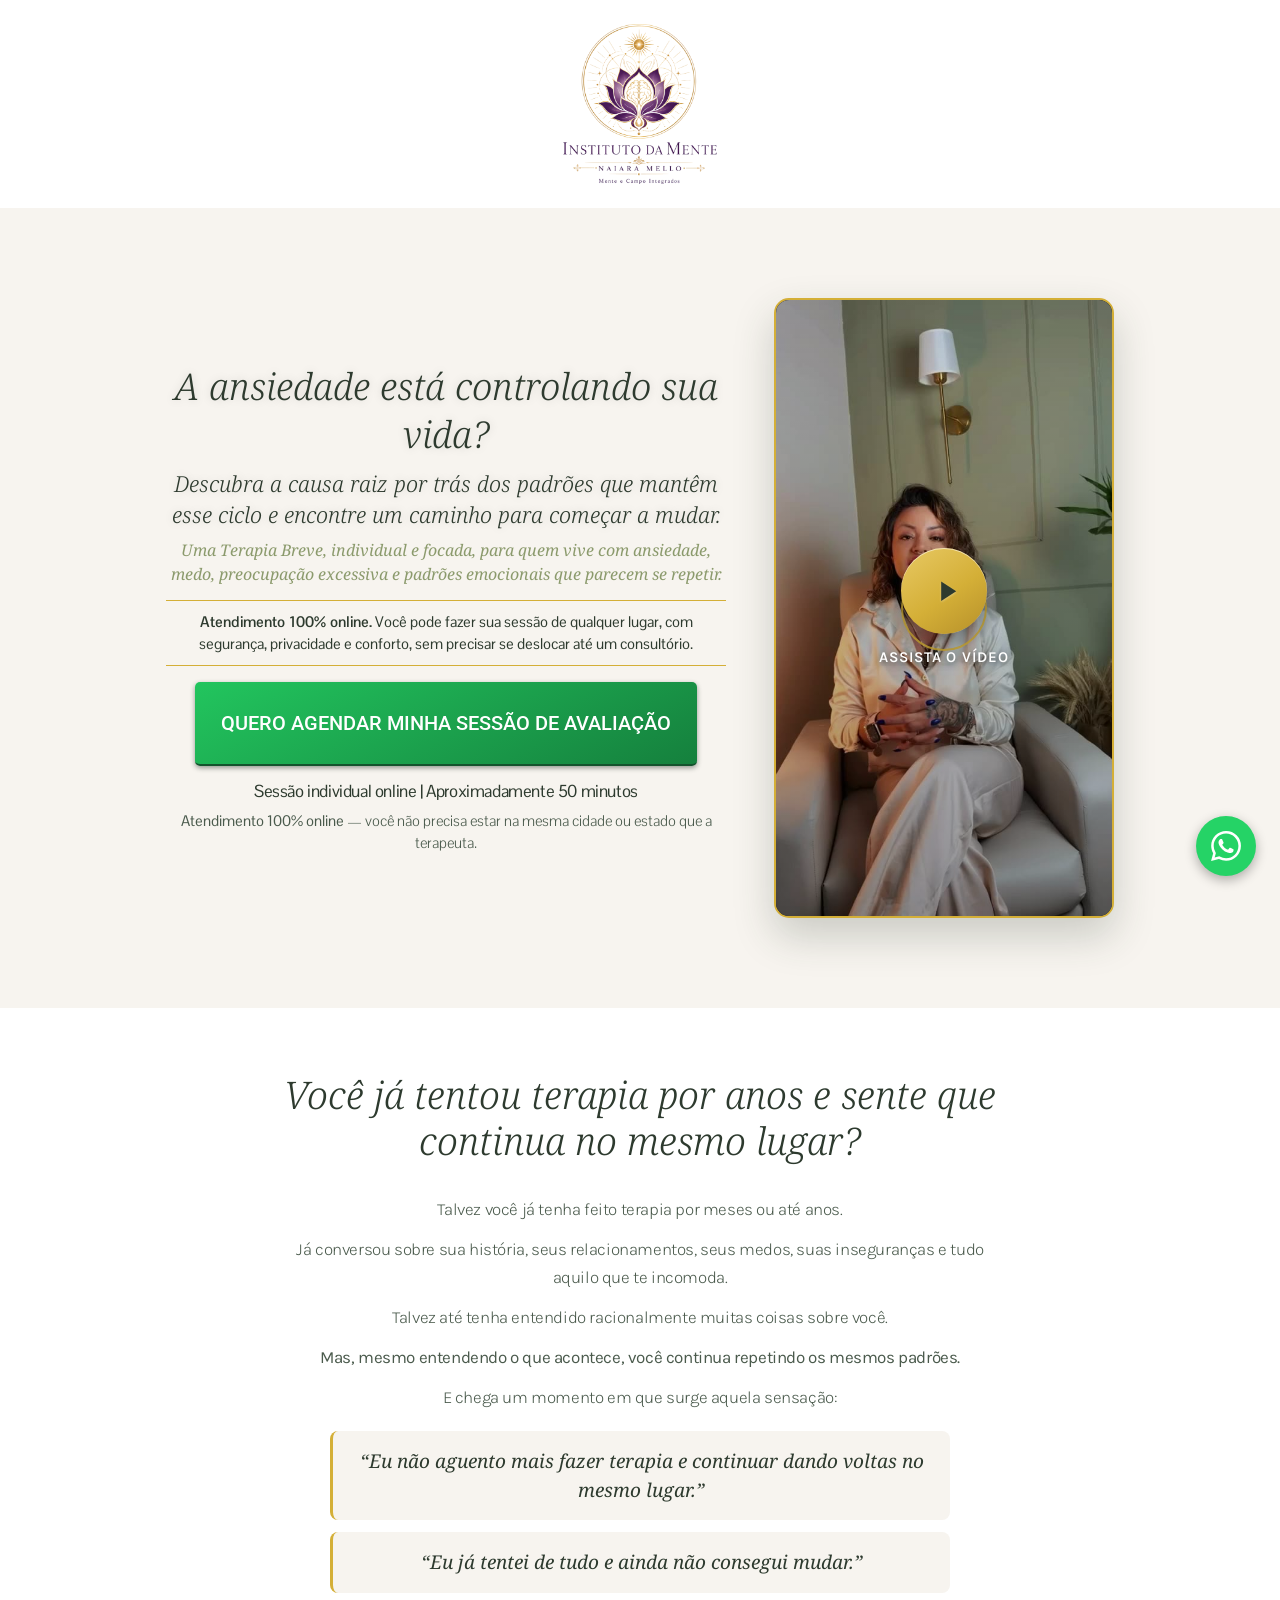
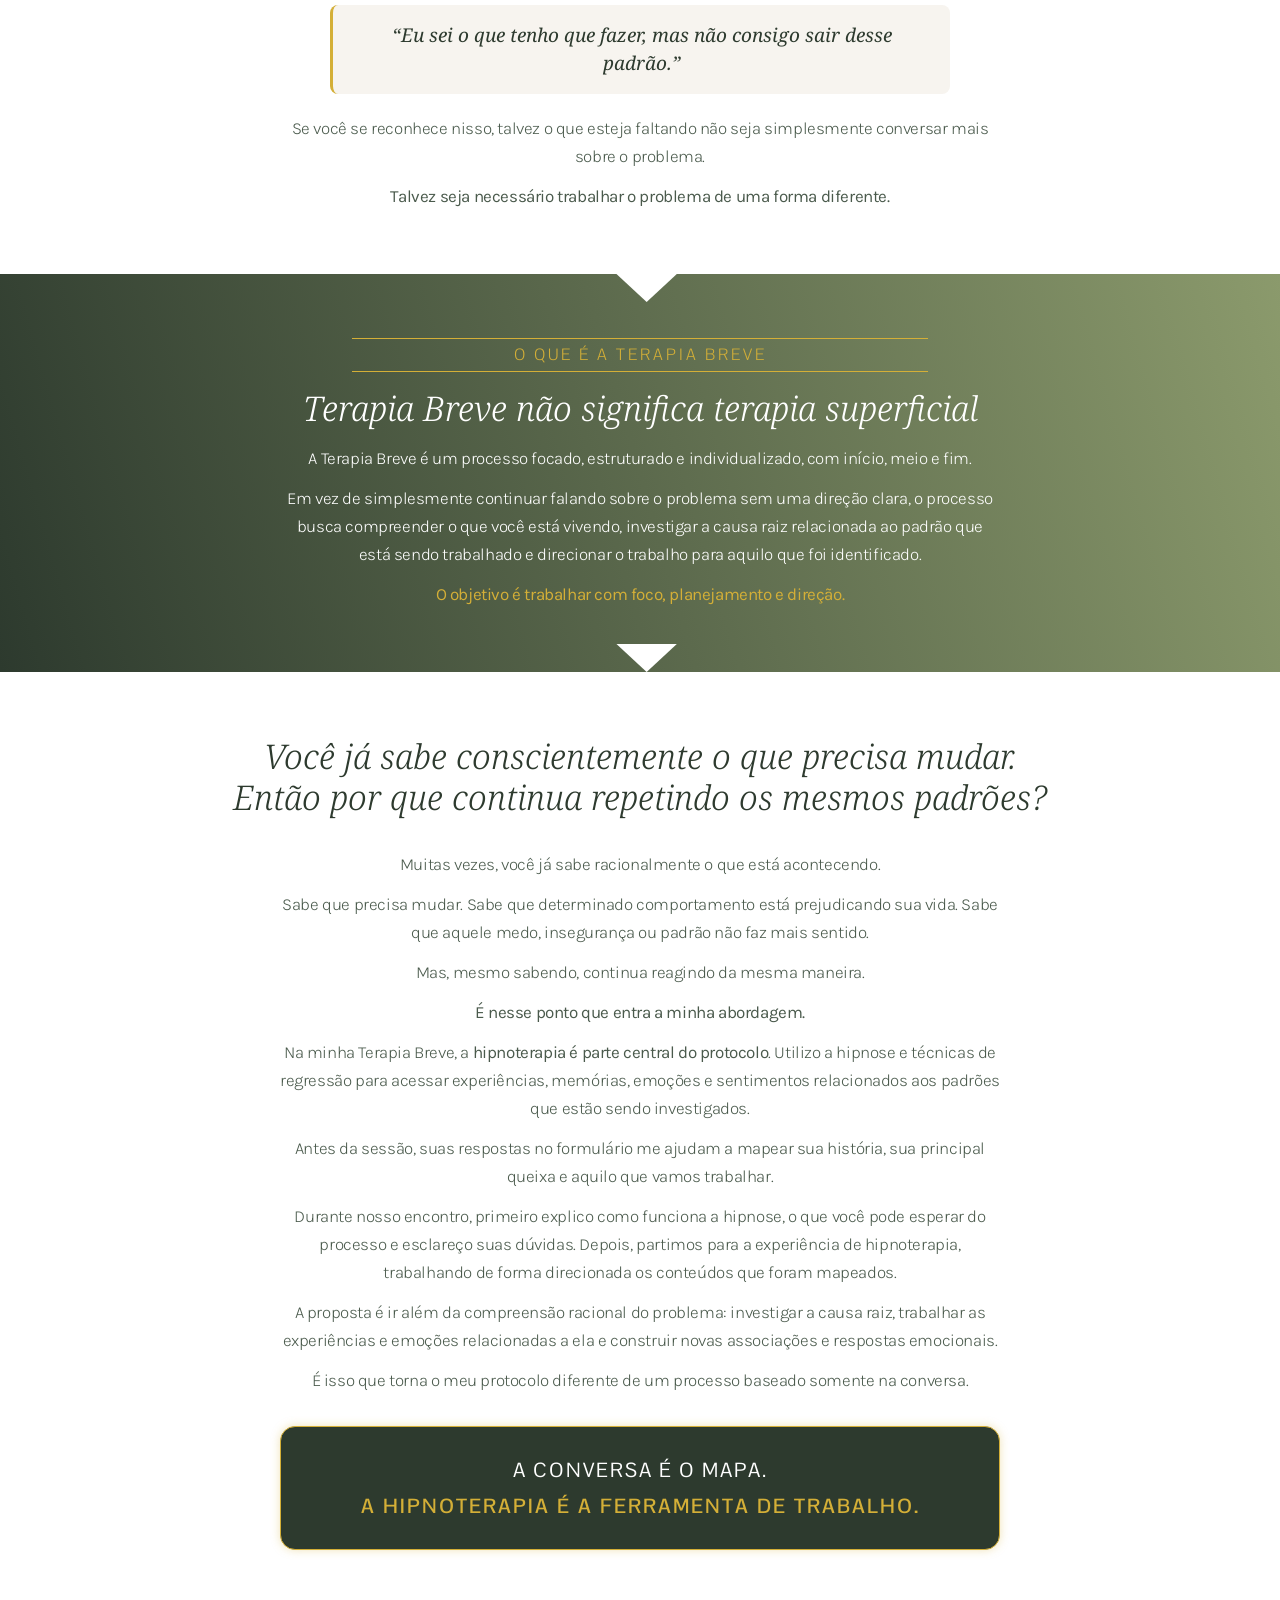
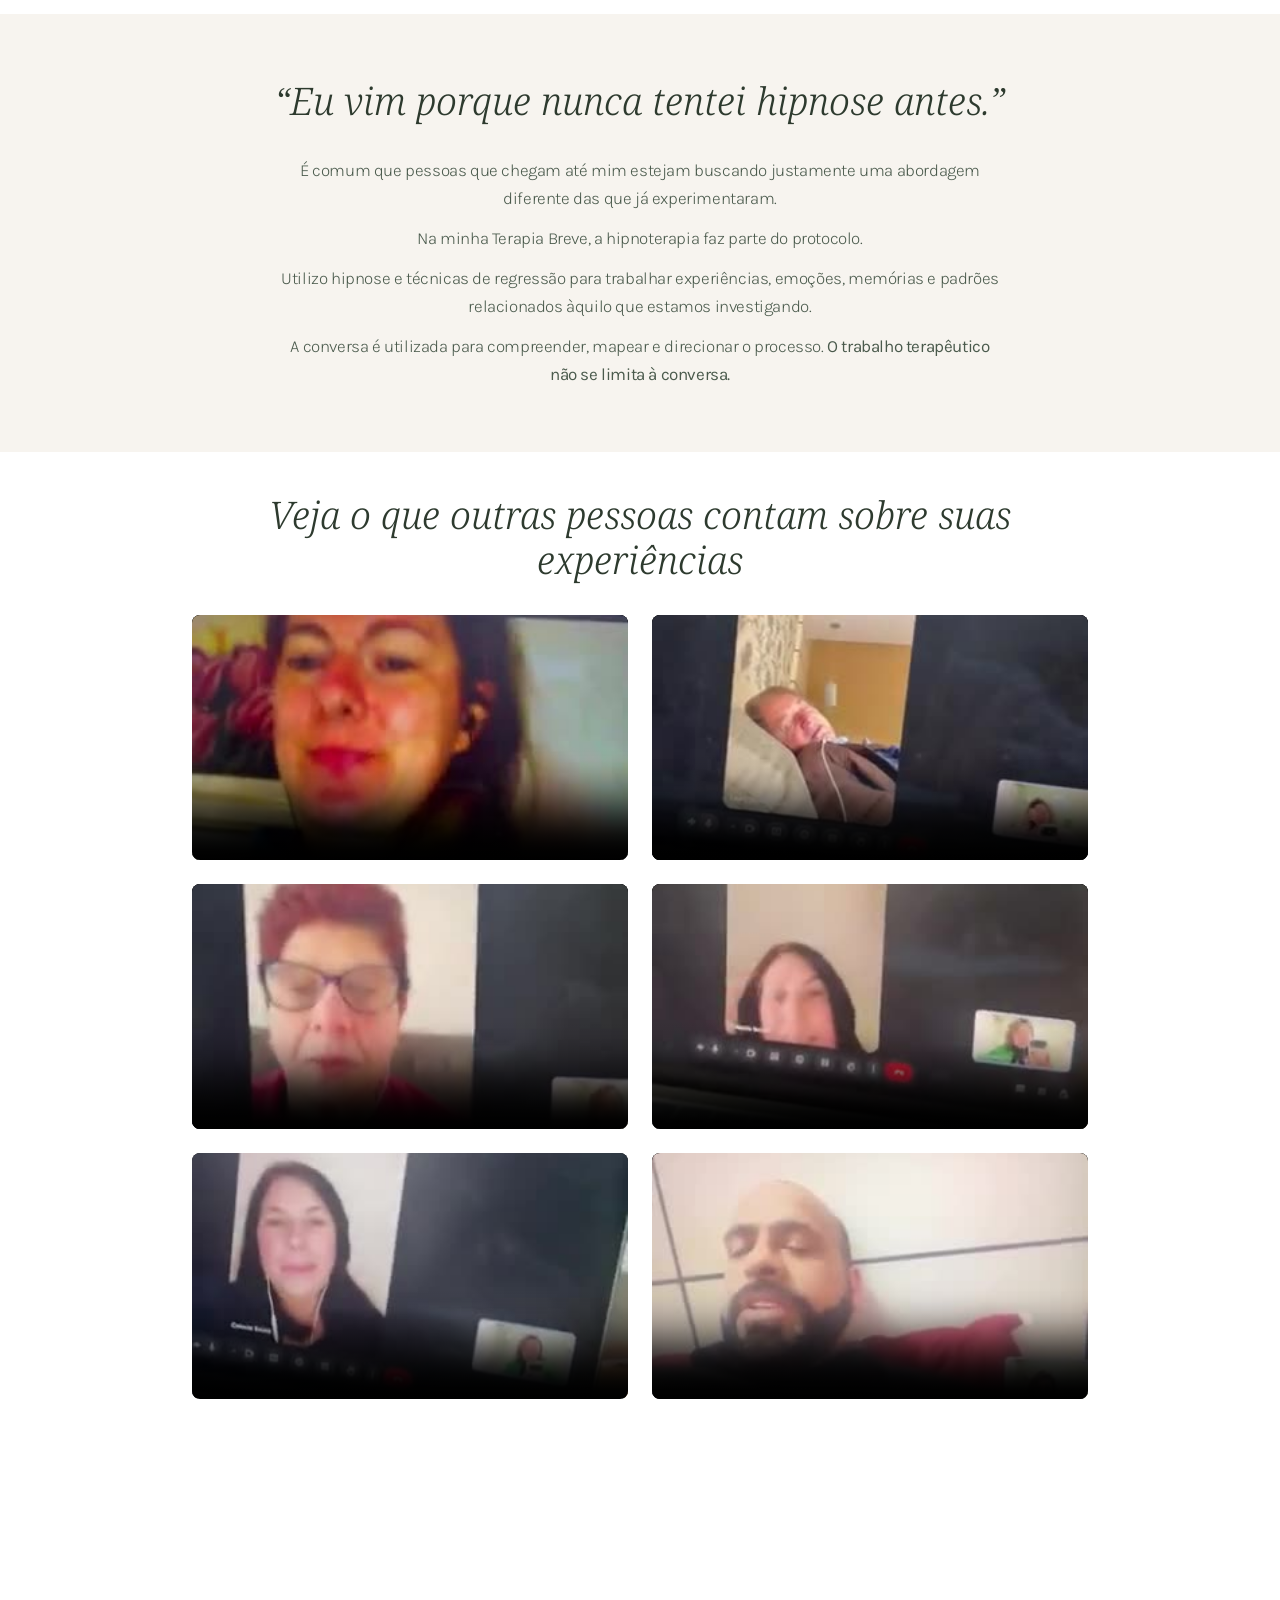
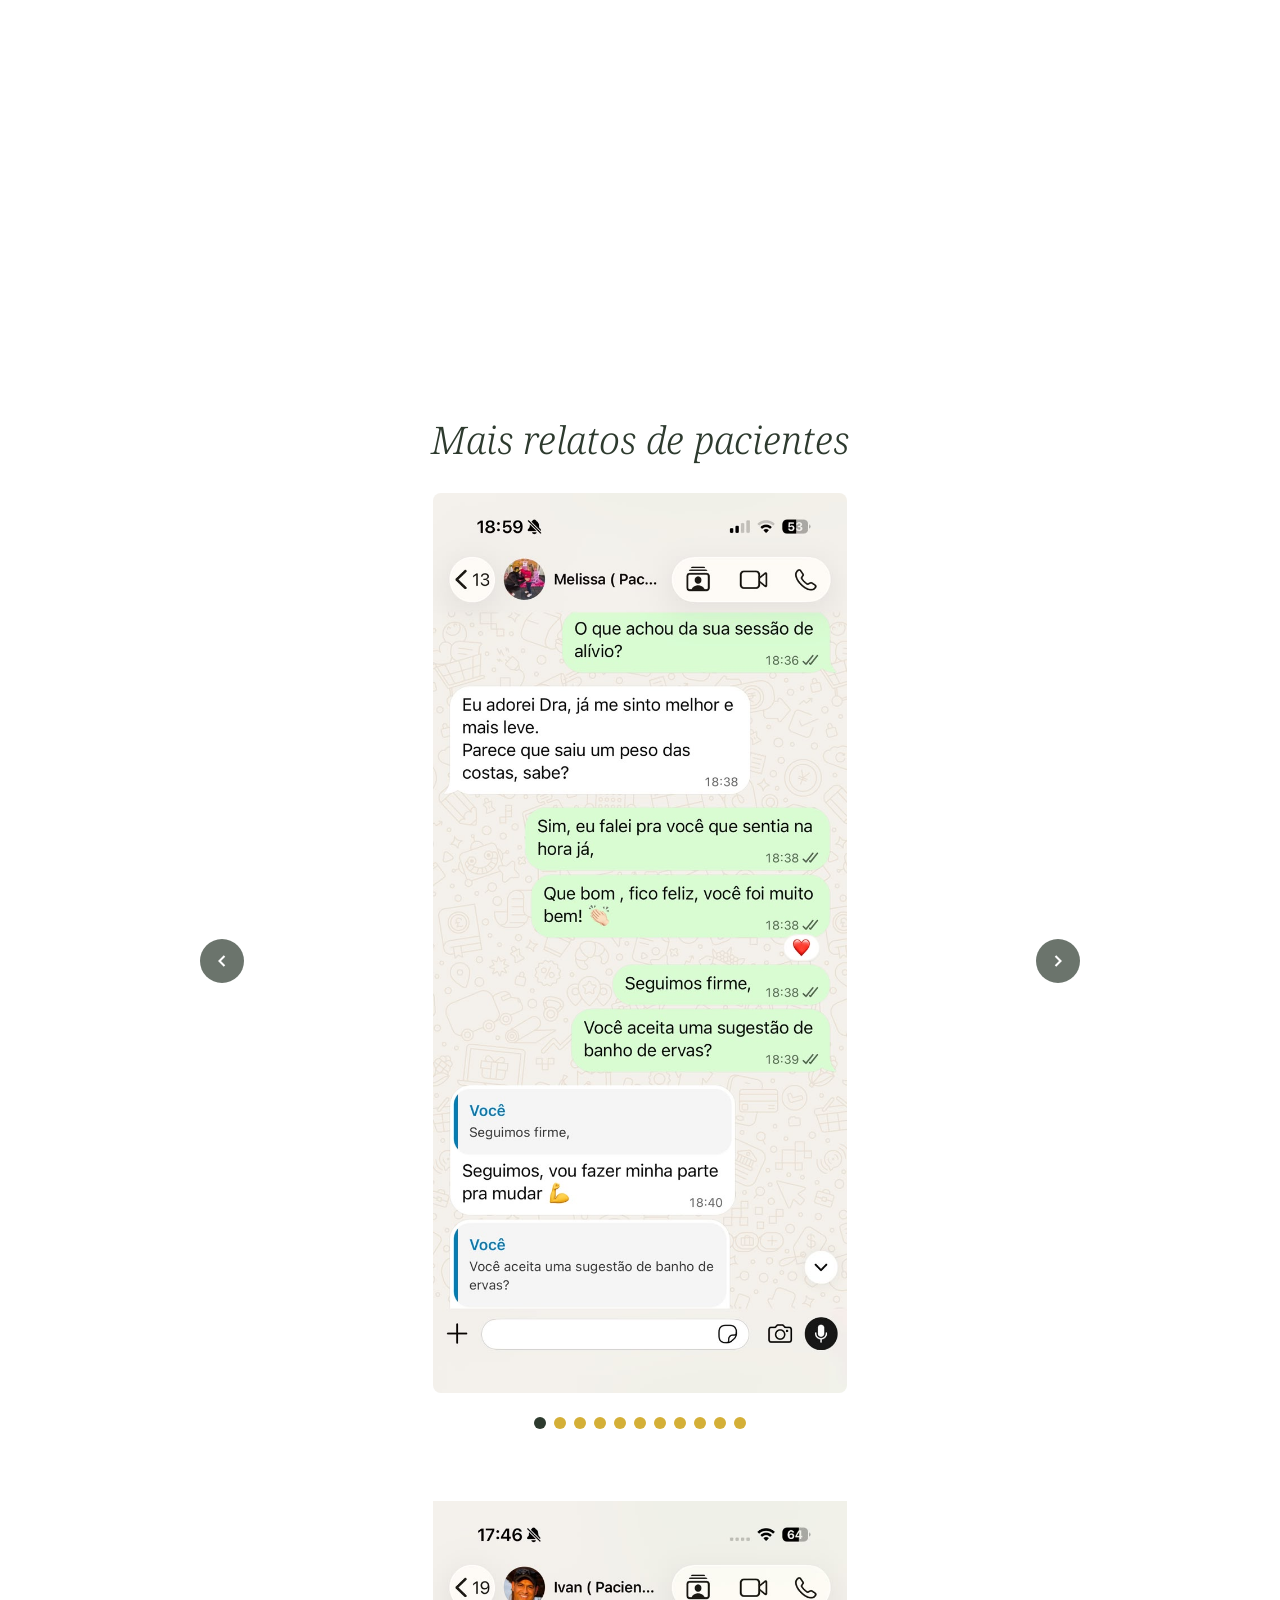
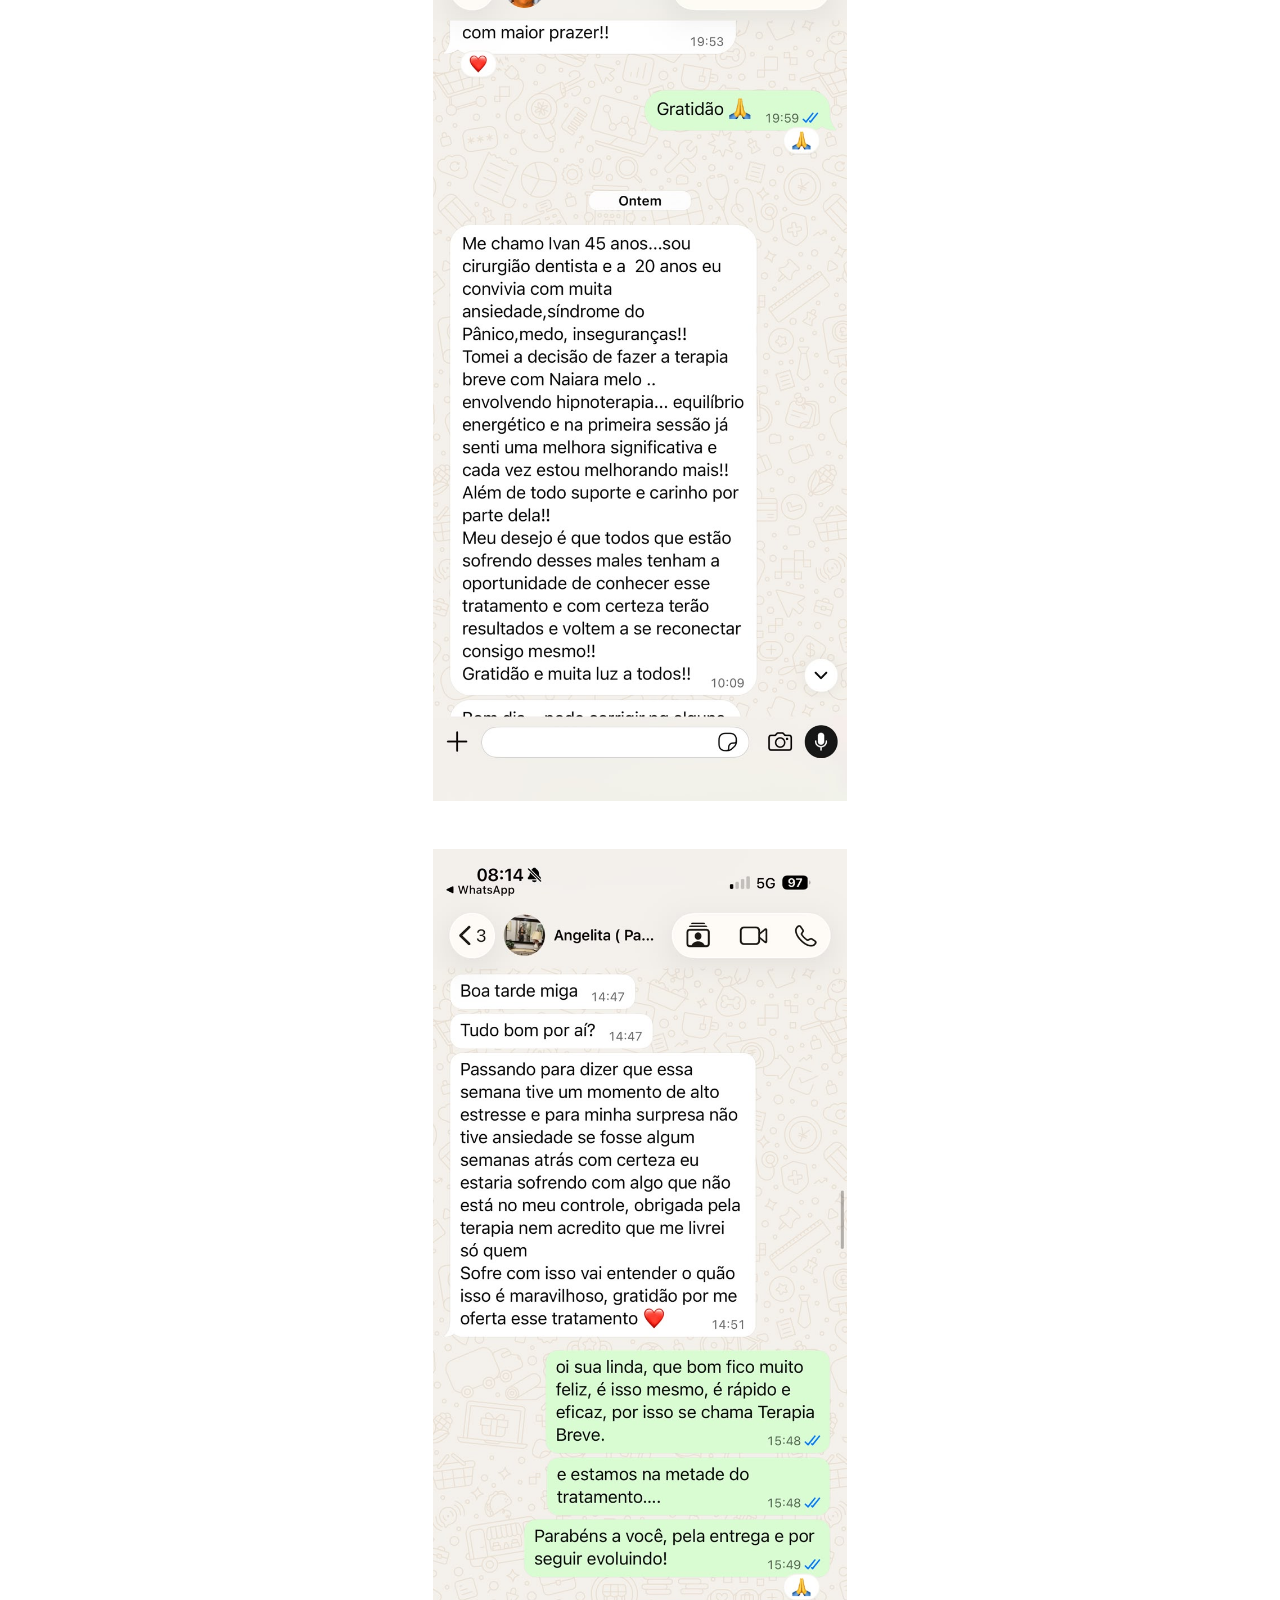
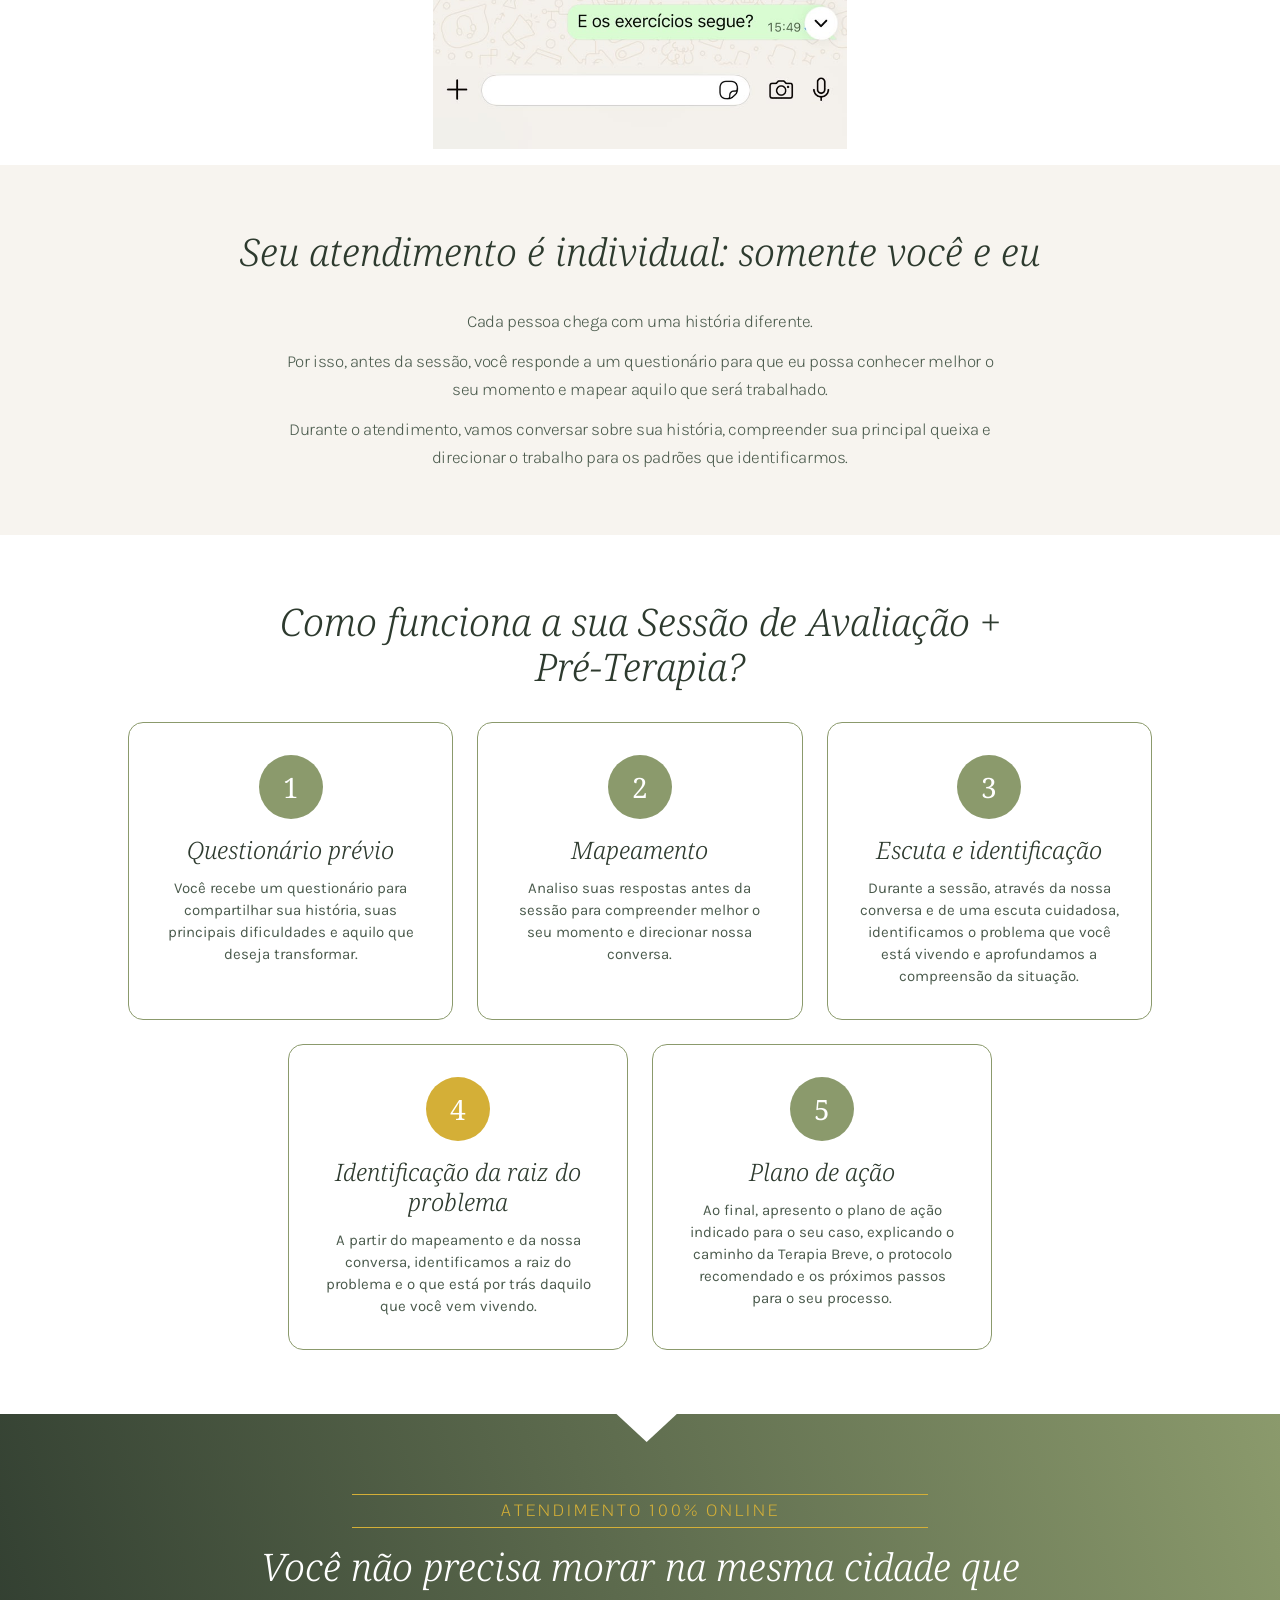
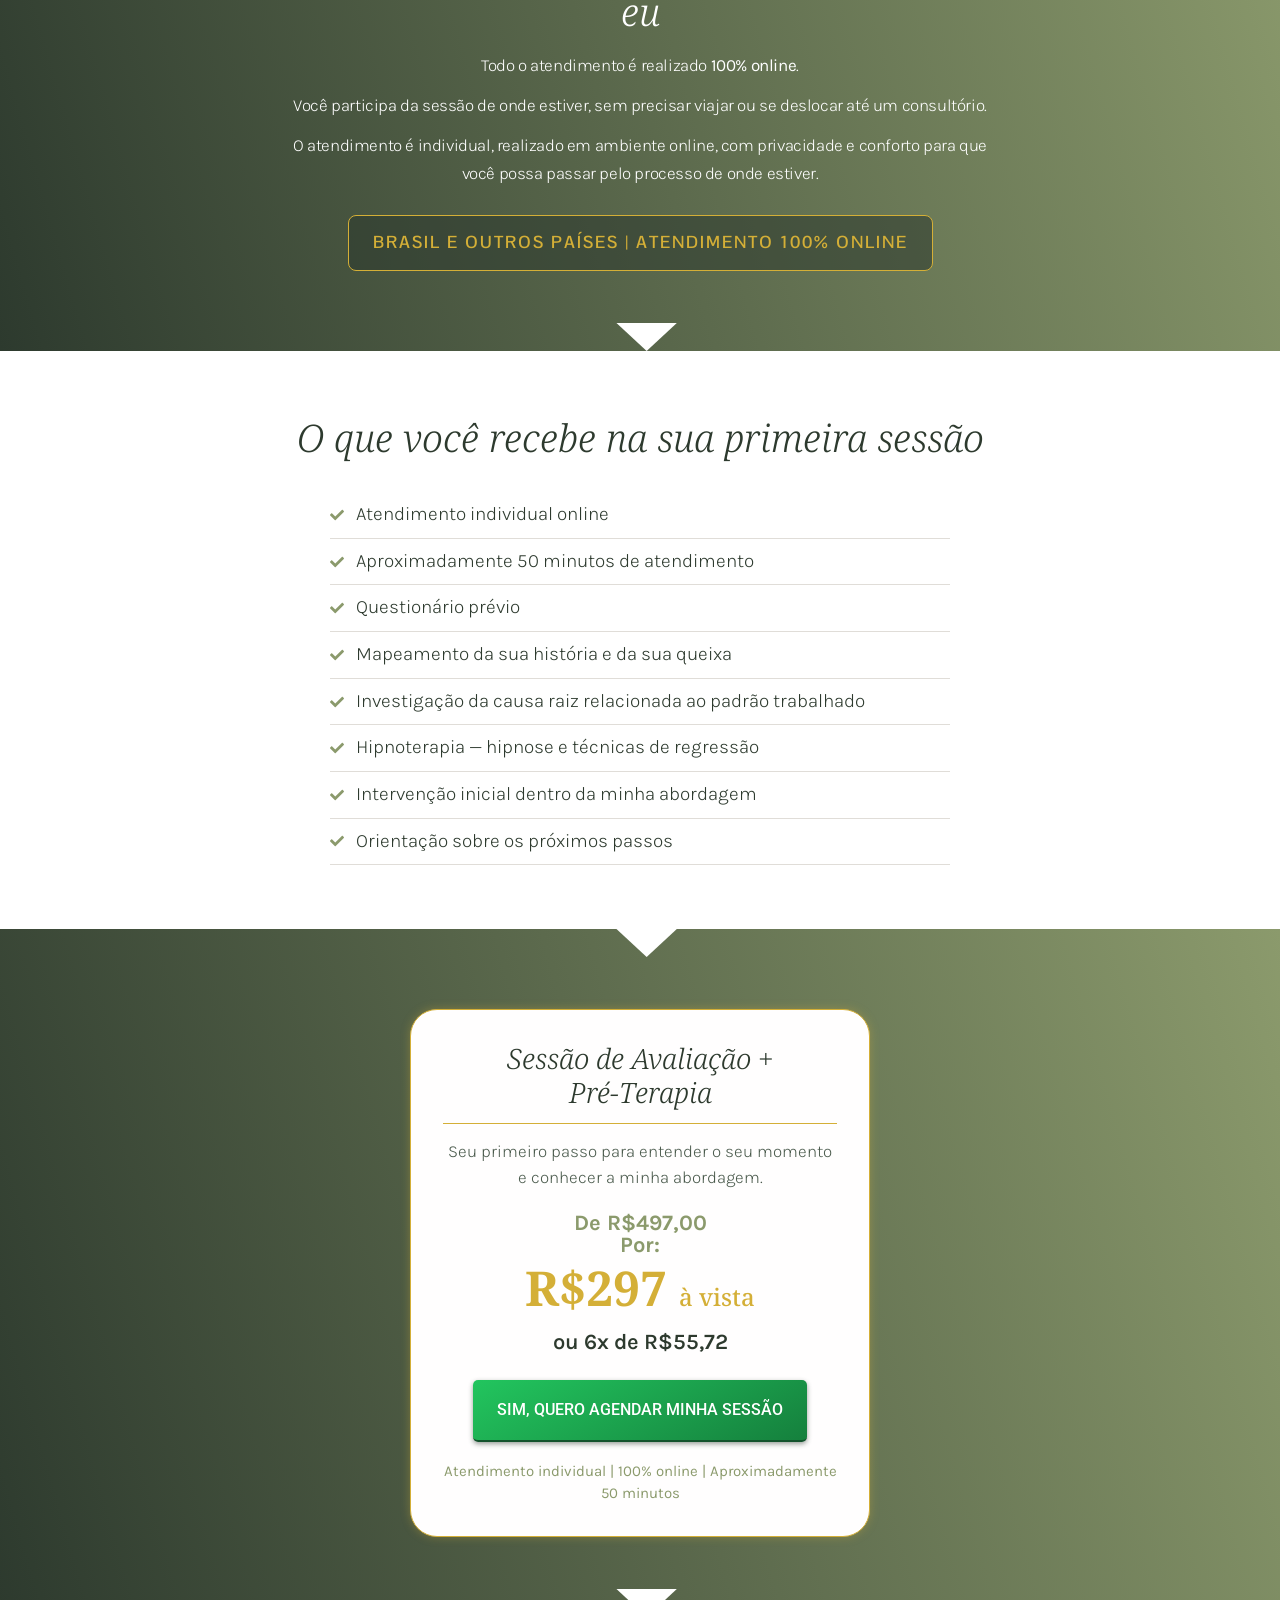
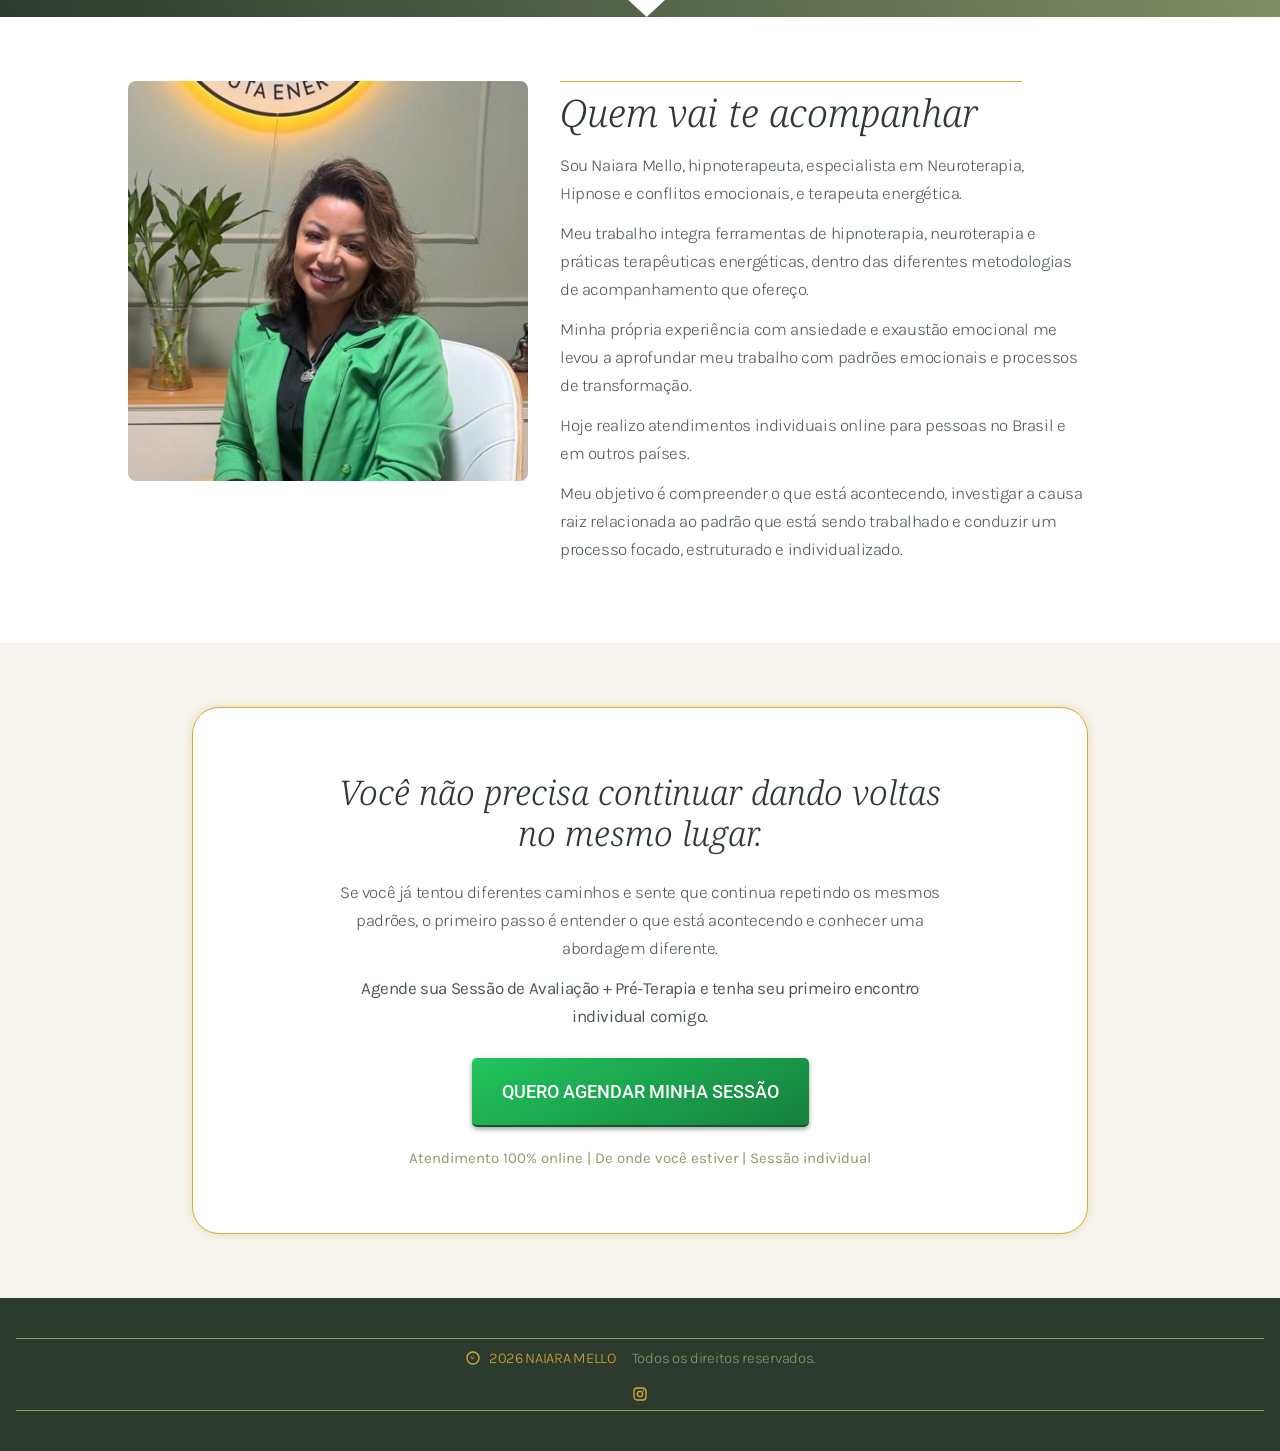
==== commit 7afbb681: "alt: copy e depoimentos" ====
--- a/index.html
+++ b/index.html
@@ -8,4 +8,4 @@
 <noscript><iframe src="https://www.googletagmanager.com/ns.html?id=GTM-KZHWX66V"
 height="0" width="0" style="display:none;visibility:hidden"></iframe></noscript>
 <!-- End Google Tag Manager (noscript) -->
-<body class="antialiased" style="margin:0;padding:0"><div class="min-h-screen flex flex-col" style="font-family:Karla, Arial, sans-serif"><header class="site-header flex items-center justify-center py-6 px-4" style="background-color:#FFFFFF"><img src="./images/logo-transp.png" alt="Naiara Mello - Hipnoterapeuta" class="max-h-32 md:max-h-40 w-auto object-contain"/></header><section class="relative flex flex-col items-center justify-center px-0 py-10 md:py-16" style="min-height:800px;background-color:#F7F4EF"><div class="hero-grid relative z-10 w-full max-w-5xl px-4"><div class="hero-text"><div class="hero-copy"><h1 class="hero-title text-center w-full max-w-[60%] min-w-[280px]" style="font-family:&quot;Noto Serif&quot;, serif;font-size:37px;font-weight:300;font-style:italic;color:#2D3A2E;text-shadow:0px 0px 10px rgba(0,0,0,0.15);line-height:1.3;margin:0">A ansiedade está controlando sua vida?<span style="display:block;font-size:22px;line-height:1.4;margin-top:10px">Descubra a causa raiz por trás dos padrões que mantêm esse ciclo e encontre um caminho para começar a mudar.</span></h1><h2 class="hero-sub text-center w-full max-w-[50%] min-w-[280px]" style="font-family:&quot;Noto Serif&quot;, serif;font-size:16px;font-weight:400;font-style:italic;color:#8B9A6C;line-height:1.5">Uma Terapia Breve, individual e focada, para quem vive com ansiedade, medo, preocupação excessiva e padrões emocionais que parecem se repetir.</h2><p class="hero-note text-center" style="font-family:&quot;Pontano Sans&quot;, sans-serif;font-size:15px;font-weight:400;line-height:22px;color:#2D3A2E;max-width:44%;min-width:280px;border-top:1px solid #D4AF37;border-bottom:1px solid #D4AF37;padding:10px 6px;margin-top:6px"><strong>Atendimento 100% online.</strong> Você pode fazer sua sessão de qualquer lugar, com segurança, privacidade e conforto, sem precisar se deslocar até um consultório.</p></div><div class="hero-cta"><a href="https://pay.kiwify.com.br/YoRk6ne" target="_blank" rel="noopener noreferrer" class="cta-destaque inline-block mt-4" style="background-image:linear-gradient(333deg, #2D3A2E 0%, #8B9A6C 100%);color:#FFFFFF;font-family:Roboto, sans-serif;font-size:20px;font-weight:500;padding:26px 26px;border-radius:5px;box-shadow:0px 2px 5px 0px rgba(45, 58, 46, 0.49);border-bottom:2px solid #2D3A2E;text-decoration:none;text-align:center">QUERO AGENDAR MINHA SESSÃO DE AVALIAÇÃO</a><p class="hero-note text-center mt-2" style="font-family:&quot;Pontano Sans&quot;, sans-serif;font-size:17px;font-weight:400;line-height:26px;letter-spacing:-0.4px;color:#2D3A2E;max-width:44%;min-width:280px">Sessão individual online | Aproximadamente 50 minutos</p><p class="hero-note text-center" style="font-family:&quot;Pontano Sans&quot;, sans-serif;font-size:15px;font-weight:300;line-height:22px;color:#4A5A4C;max-width:44%;min-width:280px;margin-top:6px"><strong>Atendimento 100% online</strong> — você não precisa estar na mesma cidade ou estado que a terapeuta.</p></div></div><div class="hero-video"><div class="hero-video-frame"><video class="js-hero-video" src="./videos/header.mp4" poster="./videos/poster-header.jpg" preload="metadata" playsinline title="Vídeo Terapia Breve" style="display:block;width:100%;height:100%;object-fit:cover;background-color:#000"></video><button type="button" class="play-overlay js-play-overlay" aria-label="Assistir ao vídeo"><span class="play-pulse" aria-hidden="true"></span><span class="play-btn" aria-hidden="true"><svg viewBox="0 0 24 24"><path d="M8.5 5.2 19 12 8.5 18.8z"/></svg></span><span class="play-label">Assista o vídeo</span></button></div></div></div></section><section class="py-16 px-4 md:px-0" style="background-color:#FFFFFF"><div class="max-w-5xl mx-auto flex flex-col items-center"><h2 class="text-center mb-8" style="font-family:&quot;Noto Serif&quot;, serif;font-size:38px;font-weight:300;font-style:italic;color:#2D3A2E;line-height:1.2;max-width:820px;min-width:280px">Você já tentou terapia por anos e sente que continua no mesmo lugar?</h2><div class="text-center w-full" style="font-family:Karla, sans-serif;font-size:17px;font-weight:300;line-height:28px;letter-spacing:-0.4px;color:#4A5A4C;max-width:720px"><p class="mb-3">Talvez você já tenha feito terapia por meses ou até anos.</p><p class="mb-3">Já conversou sobre sua história, seus relacionamentos, seus medos, suas inseguranças e tudo aquilo que te incomoda.</p><p class="mb-3">Talvez até tenha entendido racionalmente muitas coisas sobre você.</p><p class="mb-3"><strong>Mas, mesmo entendendo o que acontece, você continua repetindo os mesmos padrões.</strong></p><p>E chega um momento em que surge aquela sensação:</p></div><div class="w-full" style="max-width:620px;margin:20px 0 8px"><p class="text-center" style="font-family:&quot;Noto Serif&quot;, serif;font-size:19px;font-weight:400;font-style:italic;line-height:1.5;color:#2D3A2E;background-color:#F7F4EF;border-left:3px solid #D4AF37;border-radius:8px;padding:16px 20px;margin:0 0 12px">“Eu não aguento mais fazer terapia e continuar dando voltas no mesmo lugar.”</p><p class="text-center" style="font-family:&quot;Noto Serif&quot;, serif;font-size:19px;font-weight:400;font-style:italic;line-height:1.5;color:#2D3A2E;background-color:#F7F4EF;border-left:3px solid #D4AF37;border-radius:8px;padding:16px 20px;margin:0 0 12px">“Eu já tentei de tudo e ainda não consegui mudar.”</p><p class="text-center" style="font-family:&quot;Noto Serif&quot;, serif;font-size:19px;font-weight:400;font-style:italic;line-height:1.5;color:#2D3A2E;background-color:#F7F4EF;border-left:3px solid #D4AF37;border-radius:8px;padding:16px 20px;margin:0 0 12px">“Eu sei o que tenho que fazer, mas não consigo sair desse padrão.”</p></div><div class="text-center w-full" style="font-family:Karla, sans-serif;font-size:17px;font-weight:300;line-height:28px;letter-spacing:-0.4px;color:#4A5A4C;max-width:720px"><p class="mb-3">Se você se reconhece nisso, talvez o que esteja faltando não seja simplesmente conversar mais sobre o problema.</p><p><strong>Talvez seja necessário trabalhar o problema de uma forma diferente.</strong></p></div></div></section><section class="relative py-16 px-4 md:px-0" style="background-image:linear-gradient(254deg, #8B9A6C 0%, #2D3A2E 100%)"><div class="absolute top-0 left-0 right-0 w-full overflow-hidden" style="z-index:2;pointer-events:none"><svg xmlns="http://www.w3.org/2000/svg" viewBox="0 0 700 10" preserveAspectRatio="none" style="width:calc(165% + 1.3px);height:28px;margin-left:-32%"><path fill="#FFFFFF" d="M350,10L340,0h20L350,10z"></path></svg></div><div class="absolute bottom-0 left-0 right-0 w-full overflow-hidden" style="z-index:2;pointer-events:none"><svg xmlns="http://www.w3.org/2000/svg" viewBox="0 0 700 10" preserveAspectRatio="none" style="width:calc(165% + 1.3px);height:28px;margin-left:-32%"><path fill="#FFFFFF" d="M350,10L340,0h20L350,10z"></path></svg></div><div class="relative z-10 max-w-5xl mx-auto flex flex-col items-center"><div class="text-center border-t border-b py-1 px-6 mb-4 w-full max-w-xl" style="border-color:#D4AF37"><p style="font-family:&quot;Pontano Sans&quot;, sans-serif;font-size:16px;font-weight:300;text-transform:uppercase;letter-spacing:3px;color:#D4AF37">O que é a Terapia Breve</p></div><h2 class="text-center mb-4" style="font-family:&quot;Noto Serif&quot;, serif;font-size:34px;font-weight:300;font-style:italic;color:#FFFFFF;line-height:1.2;max-width:760px;min-width:280px">Terapia Breve não significa terapia superficial</h2><div class="text-center w-full" style="font-family:Karla, sans-serif;font-size:17px;font-weight:300;line-height:28px;letter-spacing:-0.4px;color:#FFFFFF;max-width:720px"><p class="mb-3">A Terapia Breve é um processo focado, estruturado e individualizado, com início, meio e fim.</p><p class="mb-3">Em vez de simplesmente continuar falando sobre o problema sem uma direção clara, o processo busca compreender o que você está vivendo, investigar a causa raiz relacionada ao padrão que está sendo trabalhado e direcionar o trabalho para aquilo que foi identificado.</p><p><strong style="color:#D4AF37">O objetivo é trabalhar com foco, planejamento e direção.</strong></p></div></div></section><section class="py-16 px-4 md:px-0" style="background-color:#FFFFFF"><div class="max-w-5xl mx-auto flex flex-col items-center"><h2 class="text-center mb-8" style="font-family:&quot;Noto Serif&quot;, serif;font-size:34px;font-weight:300;font-style:italic;color:#2D3A2E;line-height:1.2;max-width:820px;min-width:280px">Você já sabe conscientemente o que precisa mudar. Então por que continua repetindo os mesmos padrões?</h2><div class="text-center w-full" style="font-family:Karla, sans-serif;font-size:17px;font-weight:300;line-height:28px;letter-spacing:-0.4px;color:#4A5A4C;max-width:720px"><p class="mb-3">Muitas vezes, você já sabe racionalmente o que está acontecendo.</p><p class="mb-3">Sabe que precisa mudar. Sabe que determinado comportamento está prejudicando sua vida. Sabe que aquele medo, insegurança ou padrão não faz mais sentido.</p><p class="mb-3">Mas, mesmo sabendo, continua reagindo da mesma maneira.</p><p class="mb-3"><strong>É nesse ponto que entra a minha abordagem.</strong></p><p class="mb-3">Na minha Terapia Breve, a <strong>hipnoterapia é parte central do protocolo</strong>. Utilizo a hipnose e técnicas de regressão para acessar experiências, memórias, emoções e sentimentos relacionados aos padrões que estão sendo investigados.</p><p class="mb-3">Antes da sessão, suas respostas no formulário me ajudam a mapear sua história, sua principal queixa e aquilo que vamos trabalhar.</p><p class="mb-3">Durante nosso encontro, primeiro explico como funciona a hipnose, o que você pode esperar do processo e esclareço suas dúvidas. Depois, partimos para a experiência de hipnoterapia, trabalhando de forma direcionada os conteúdos que foram mapeados.</p><p class="mb-3">A proposta é ir além da compreensão racional do problema: investigar a causa raiz, trabalhar as experiências e emoções relacionadas a ela e construir novas associações e respostas emocionais.</p><p>É isso que torna o meu protocolo diferente de um processo baseado somente na conversa.</p></div><div class="text-center w-full" style="max-width:720px;margin-top:32px;padding:28px 20px;background-color:#2D3A2E;border:1px solid #D4AF37;border-radius:15px;box-shadow:0px 0px 10px 0px rgba(212, 175, 55, 0.35)"><p style="font-family:&quot;Pontano Sans&quot;, sans-serif;font-size:20px;font-weight:400;text-transform:uppercase;letter-spacing:2px;line-height:1.5;color:#FFFFFF;margin:0">A conversa é o mapa.</p><p style="font-family:&quot;Pontano Sans&quot;, sans-serif;font-size:20px;font-weight:700;text-transform:uppercase;letter-spacing:2px;line-height:1.5;color:#D4AF37;margin:6px 0 0">A hipnoterapia é a ferramenta de trabalho.</p></div></div></section><section class="py-16 px-4 md:px-0" style="background-color:#F7F4EF"><div class="max-w-5xl mx-auto flex flex-col items-center"><h2 class="text-center mb-8" style="font-family:&quot;Noto Serif&quot;, serif;font-size:38px;font-weight:300;font-style:italic;color:#2D3A2E;line-height:1.2;max-width:820px;min-width:280px">“Eu vim porque nunca tentei hipnose antes.”</h2><div class="text-center w-full" style="font-family:Karla, sans-serif;font-size:17px;font-weight:300;line-height:28px;letter-spacing:-0.4px;color:#4A5A4C;max-width:720px"><p class="mb-3">É comum que pessoas que chegam até mim estejam buscando justamente uma abordagem diferente das que já experimentaram.</p><p class="mb-3">Na minha Terapia Breve, a hipnoterapia faz parte do protocolo.</p><p class="mb-3">Utilizo hipnose e técnicas de regressão para trabalhar experiências, emoções, memórias e padrões relacionados àquilo que estamos investigando.</p><p>A conversa é utilizada para compreender, mapear e direcionar o processo. <strong>O trabalho terapêutico não se limita à conversa.</strong></p></div></div></section><section class="flex flex-col items-center py-10 px-4" style="background-color:#FFFFFF"><h2 class="text-center mb-8" style="font-family:&quot;Noto Serif&quot;, serif;font-size:38px;font-weight:300;font-style:italic;color:#2D3A2E;line-height:1.2;max-width:820px;min-width:280px">Veja o que outras pessoas contam sobre suas experiências</h2><div class="flex flex-col md:flex-row gap-6 w-full max-w-4xl justify-center"><div class="w-full md:w-1/2" style="border-radius:8px;overflow:hidden"><div style="position:relative;padding-bottom:56.25%;height:0;background-color:#000"><video src="./videos/depoimento-01.mp4" poster="./videos/poster-01.jpg" controls preload="metadata" playsinline style="position:absolute;top:0;left:0;width:100%;height:100%;object-fit:cover;object-position:center 21%;background-color:#000"></video></div></div><div class="w-full md:w-1/2" style="border-radius:8px;overflow:hidden"><div style="position:relative;padding-bottom:56.25%;height:0;background-color:#000"><video src="./videos/depoimento-02.mp4" poster="./videos/poster-02.jpg" controls preload="metadata" playsinline style="position:absolute;top:0;left:0;width:100%;height:100%;object-fit:cover;object-position:center 56%;background-color:#000"></video></div></div></div><div class="flex flex-col md:flex-row gap-6 w-full max-w-4xl justify-center mt-6"><div class="w-full md:w-1/2" style="border-radius:8px;overflow:hidden"><div style="position:relative;padding-bottom:56.25%;height:0;background-color:#000"><video src="./videos/depoimento-03.mp4" poster="./videos/poster-03.jpg" controls preload="metadata" playsinline style="position:absolute;top:0;left:0;width:100%;height:100%;object-fit:cover;object-position:center 58%;background-color:#000"></video></div></div><div class="w-full md:w-1/2" style="border-radius:8px;overflow:hidden"><div style="position:relative;padding-bottom:56.25%;height:0;background-color:#000"><video src="./videos/depoimento-04.mp4" poster="./videos/poster-04.jpg" controls preload="metadata" playsinline style="position:absolute;top:0;left:0;width:100%;height:100%;object-fit:cover;object-position:center 80%;background-color:#000"></video></div></div></div><div class="flex flex-col md:flex-row gap-6 w-full max-w-4xl justify-center mt-6"><div class="w-full md:w-1/2" style="border-radius:8px;overflow:hidden"><div style="position:relative;padding-bottom:56.25%;height:0;background-color:#000"><video src="./videos/depoimento-05.mp4" poster="./videos/poster-05.jpg" controls preload="metadata" playsinline style="position:absolute;top:0;left:0;width:100%;height:100%;object-fit:cover;object-position:center 50%;background-color:#000"></video></div></div><div class="w-full md:w-1/2" style="border-radius:8px;overflow:hidden"><div style="position:relative;padding-bottom:56.25%;height:0;background-color:#000"><video src="./videos/depoimento-06.mp4" poster="./videos/poster-06.jpg" controls preload="metadata" playsinline style="position:absolute;top:0;left:0;width:100%;height:100%;object-fit:cover;object-position:center 45%;background-color:#000"></video></div></div></div><div class="flex flex-col md:flex-row gap-6 w-full max-w-4xl justify-center mt-6"><div class="w-full md:w-1/2" style="border-radius:8px;overflow:hidden"><div style="position:relative;padding-bottom:56.25%;height:0"><iframe src="https://www.youtube.com/embed/5NuvgyTWDA4" title="Depoimento 1" allow="accelerometer; autoplay; clipboard-write; encrypted-media; gyroscope; picture-in-picture" allowFullScreen="" loading="lazy" style="position:absolute;top:0;left:0;width:100%;height:100%;border:none"></iframe></div></div><div class="w-full md:w-1/2" style="border-radius:8px;overflow:hidden"><div style="position:relative;padding-bottom:56.25%;height:0"><iframe src="https://www.youtube.com/embed/OIV5vB7eaJ0" title="Depoimento 2" allow="accelerometer; autoplay; clipboard-write; encrypted-media; gyroscope; picture-in-picture" allowFullScreen="" loading="lazy" style="position:absolute;top:0;left:0;width:100%;height:100%;border:none"></iframe></div></div></div><div class="flex flex-col md:flex-row gap-6 w-full max-w-4xl justify-center mt-6"><div class="w-full md:w-1/2" style="border-radius:8px;overflow:hidden"><div style="position:relative;padding-bottom:56.25%;height:0"><iframe src="https://www.youtube.com/embed/z0gumG6j528" title="Depoimento 3" allow="accelerometer; autoplay; clipboard-write; encrypted-media; gyroscope; picture-in-picture" allowFullScreen="" loading="lazy" style="position:absolute;top:0;left:0;width:100%;height:100%;border:none"></iframe></div></div><div class="w-full md:w-1/2" style="border-radius:8px;overflow:hidden"><div style="position:relative;padding-bottom:56.25%;height:0"><iframe src="https://www.youtube.com/embed/viNJPNhbShY" title="Depoimento 4" allow="accelerometer; autoplay; clipboard-write; encrypted-media; gyroscope; picture-in-picture" allowFullScreen="" loading="lazy" style="position:absolute;top:0;left:0;width:100%;height:100%;border:none"></iframe></div></div></div><div class="flex flex-col md:flex-row gap-6 w-full max-w-4xl justify-center mt-6"><div class="w-full md:w-1/2" style="border-radius:8px;overflow:hidden"><div style="position:relative;padding-bottom:56.25%;height:0"><iframe src="https://www.youtube.com/embed/JbkxbECKyn4" title="Depoimento 5" allow="accelerometer; autoplay; clipboard-write; encrypted-media; gyroscope; picture-in-picture" allowFullScreen="" loading="lazy" style="position:absolute;top:0;left:0;width:100%;height:100%;border:none"></iframe></div></div><div class="w-full md:w-1/2" style="border-radius:8px;overflow:hidden"><div style="position:relative;padding-bottom:56.25%;height:0"><iframe src="https://www.youtube.com/embed/8340Yfea0PA" title="Depoimento 6" allow="accelerometer; autoplay; clipboard-write; encrypted-media; gyroscope; picture-in-picture" allowFullScreen="" loading="lazy" style="position:absolute;top:0;left:0;width:100%;height:100%;border:none"></iframe></div></div></div><div class="flex flex-col md:flex-row gap-6 w-full max-w-4xl justify-center mt-6"><div class="w-full md:w-1/2" style="border-radius:8px;overflow:hidden"><div style="position:relative;padding-bottom:56.25%;height:0"><iframe src="https://www.youtube.com/embed/S9zZOG1-YQs" title="Depoimento 7" allow="accelerometer; autoplay; clipboard-write; encrypted-media; gyroscope; picture-in-picture" allowFullScreen="" loading="lazy" style="position:absolute;top:0;left:0;width:100%;height:100%;border:none"></iframe></div></div><div class="w-full md:w-1/2" style="border-radius:8px;overflow:hidden"><div style="position:relative;padding-bottom:56.25%;height:0"><iframe src="https://www.youtube.com/embed/ZASeVOnLyxI" title="Depoimento 8" allow="accelerometer; autoplay; clipboard-write; encrypted-media; gyroscope; picture-in-picture" allowFullScreen="" loading="lazy" style="position:absolute;top:0;left:0;width:100%;height:100%;border:none"></iframe></div></div></div><div class="flex flex-col md:flex-row gap-6 w-full max-w-4xl justify-center mt-6"><div class="w-full md:w-1/2" style="border-radius:8px;overflow:hidden"><div style="position:relative;padding-bottom:56.25%;height:0"><iframe src="https://www.youtube.com/embed/hVFfHdoKX-M" title="Depoimento 9" allow="accelerometer; autoplay; clipboard-write; encrypted-media; gyroscope; picture-in-picture" allowFullScreen="" loading="lazy" style="position:absolute;top:0;left:0;width:100%;height:100%;border:none"></iframe></div></div><div class="w-full md:w-1/2" style="border-radius:8px;overflow:hidden"><div style="position:relative;padding-bottom:56.25%;height:0"><iframe src="https://www.youtube.com/embed/YgyaaA6qwUY" title="Depoimento 10" allow="accelerometer; autoplay; clipboard-write; encrypted-media; gyroscope; picture-in-picture" allowFullScreen="" loading="lazy" style="position:absolute;top:0;left:0;width:100%;height:100%;border:none"></iframe></div></div></div><div class="flex flex-col md:flex-row gap-6 w-full max-w-4xl justify-center mt-6"><div class="w-full md:w-1/2" style="border-radius:8px;overflow:hidden"><div style="position:relative;padding-bottom:56.25%;height:0"><iframe src="https://www.youtube.com/embed/aZZZM23TbY4" title="Depoimento 11" allow="accelerometer; autoplay; clipboard-write; encrypted-media; gyroscope; picture-in-picture" allowFullScreen="" loading="lazy" style="position:absolute;top:0;left:0;width:100%;height:100%;border:none"></iframe></div></div></div></section><section class="flex flex-col items-center py-10 px-4" style="background-color:#FFFFFF"><h2 class="text-center mb-8" style="font-family:&quot;Noto Serif&quot;, serif;font-size:38px;font-weight:300;font-style:italic;color:#2D3A2E;line-height:44px;min-width:280px">Mais relatos de pacientes</h2><div id="carousel-resultados" class="relative w-full max-w-4xl" style="overflow:hidden"><div id="carousel-track" class="flex transition-transform duration-500 ease-in-out"><div class="w-full flex-shrink-0 flex items-center justify-center px-2"><img src="./images/prova-social-01.jpg" alt="Prova Social 1" class="max-w-full" style="max-height:900px;object-fit:contain;border-radius:8px"/></div><div class="w-full flex-shrink-0 flex items-center justify-center px-2"><img src="./images/prova-social-02.jpg" alt="Prova Social 2" class="max-w-full" style="max-height:900px;object-fit:contain;border-radius:8px"/></div><div class="w-full flex-shrink-0 flex items-center justify-center px-2"><img src="./images/prova-social-03.jpg" alt="Prova Social 3" class="max-w-full" style="max-height:900px;object-fit:contain;border-radius:8px"/></div><div class="w-full flex-shrink-0 flex items-center justify-center px-2"><img src="./images/depoimento-1.jpeg" alt="Prova Social 4" class="max-w-full" style="max-height:900px;object-fit:contain;border-radius:8px"/></div><div class="w-full flex-shrink-0 flex items-center justify-center px-2"><img src="./images/depoimento-2.jpeg" alt="Prova Social 5" class="max-w-full" style="max-height:900px;object-fit:contain;border-radius:8px"/></div><div class="w-full flex-shrink-0 flex items-center justify-center px-2"><img src="./images/depoimento-3.jpeg" alt="Prova Social 6" class="max-w-full" style="max-height:900px;object-fit:contain;border-radius:8px"/></div><div class="w-full flex-shrink-0 flex items-center justify-center px-2"><img src="./images/depoimento-4.jpeg" alt="Prova Social 7" class="max-w-full" style="max-height:900px;object-fit:contain;border-radius:8px"/></div><div class="w-full flex-shrink-0 flex items-center justify-center px-2"><img src="./images/depoimento-5.jpeg" alt="Prova Social 8" class="max-w-full" style="max-height:900px;object-fit:contain;border-radius:8px"/></div><div class="w-full flex-shrink-0 flex items-center justify-center px-2"><img src="./images/depoimento-6.jpeg" alt="Prova Social 9" class="max-w-full" style="max-height:900px;object-fit:contain;border-radius:8px"/></div><div class="w-full flex-shrink-0 flex items-center justify-center px-2"><img src="./images/depoimento-7.jpeg" alt="Prova Social 10" class="max-w-full" style="max-height:900px;object-fit:contain;border-radius:8px"/></div></div><button id="carousel-prev" class="absolute left-2 top-1/2 -translate-y-1/2 z-10 flex items-center justify-center" style="width:44px;height:44px;border-radius:50%;background-color:rgba(45,58,46,0.7);border:none;cursor:pointer" aria-label="Anterior"><svg width="20" height="20" viewBox="0 0 24 24" fill="none" stroke="#FFFFFF" stroke-width="2.5"><polyline points="15,18 9,12 15,6"></polyline></svg></button><button id="carousel-next" class="absolute right-2 top-1/2 -translate-y-1/2 z-10 flex items-center justify-center" style="width:44px;height:44px;border-radius:50%;background-color:rgba(45,58,46,0.7);border:none;cursor:pointer" aria-label="Próximo"><svg width="20" height="20" viewBox="0 0 24 24" fill="none" stroke="#FFFFFF" stroke-width="2.5"><polyline points="9,6 15,12 9,18"></polyline></svg></button><div id="carousel-dots" class="flex items-center justify-center gap-2 mt-6"></div></div></section><script>(function(){var track=document.getElementById('carousel-track');var slides=track.children;var total=slides.length;var current=0;var dotsContainer=document.getElementById('carousel-dots');for(var i=0;i<total;i++){var dot=document.createElement('button');dot.style.width='12px';dot.style.height='12px';dot.style.borderRadius='50%';dot.style.border='none';dot.style.cursor='pointer';dot.style.backgroundColor=i===0?'#2D3A2E':'#D4AF37';dot.style.transition='background-color 0.3s';dot.setAttribute('aria-label','Slide '+(i+1));(function(idx){dot.addEventListener('click',function(){goTo(idx)})})(i);dotsContainer.appendChild(dot)}function goTo(idx){current=idx;track.style.transform='translateX(-'+current*100+'%)';updateDots()}function updateDots(){var dots=dotsContainer.children;for(var i=0;i<dots.length;i++){dots[i].style.backgroundColor=i===current?'#2D3A2E':'#D4AF37'}}document.getElementById('carousel-prev').addEventListener('click',function(){goTo((current-1+total)%total)});document.getElementById('carousel-next').addEventListener('click',function(){goTo((current+1)%total)});var startX=0;var isDragging=false;track.addEventListener('touchstart',function(e){startX=e.touches[0].clientX;isDragging=true});track.addEventListener('touchend',function(e){if(!isDragging)return;isDragging=false;var diff=startX-e.changedTouches[0].clientX;if(Math.abs(diff)>50){if(diff>0){goTo((current+1)%total)}else{goTo((current-1+total)%total)}}});var autoPlay=setInterval(function(){goTo((current+1)%total)},5000);var container=document.getElementById('carousel-resultados');container.addEventListener('mouseenter',function(){clearInterval(autoPlay)});container.addEventListener('mouseleave',function(){autoPlay=setInterval(function(){goTo((current+1)%total)},5000)})})();</script><section class="flex flex-col items-center py-8 px-4" style="background-color:#FFFFFF"><img src="./images/imagem-02.jpeg" alt="Relato de paciente após a sessão" class="max-w-full" style="max-height:900px;object-fit:contain"/></section><section class="flex flex-col items-center py-4 px-4" style="background-color:#FFFFFF"><img src="./images/imagem-03.jpeg" alt="Relato de paciente sobre a Terapia Breve" class="max-w-full" style="max-height:900px;object-fit:contain"/></section><section class="py-16 px-4 md:px-0" style="background-color:#F7F4EF"><div class="max-w-5xl mx-auto flex flex-col items-center"><h2 class="text-center mb-8" style="font-family:&quot;Noto Serif&quot;, serif;font-size:38px;font-weight:300;font-style:italic;color:#2D3A2E;line-height:1.2;max-width:820px;min-width:280px">Seu atendimento é individual: somente você e eu</h2><div class="text-center w-full" style="font-family:Karla, sans-serif;font-size:17px;font-weight:300;line-height:28px;letter-spacing:-0.4px;color:#4A5A4C;max-width:720px"><p class="mb-3">Cada pessoa chega com uma história diferente.</p><p class="mb-3">Por isso, antes da sessão, você responde a um questionário para que eu possa conhecer melhor o seu momento e mapear aquilo que será trabalhado.</p><p>Durante o atendimento, vamos conversar sobre sua história, compreender sua principal queixa e direcionar o trabalho para os padrões que identificarmos.</p></div></div></section><section class="py-16 px-4 md:px-0" style="background-color:#FFFFFF"><div class="max-w-5xl mx-auto flex flex-col items-center"><h2 class="text-center mb-8" style="font-family:&quot;Noto Serif&quot;, serif;font-size:38px;font-weight:300;font-style:italic;color:#2D3A2E;line-height:1.2;max-width:820px;min-width:280px">Como funciona a sua Sessão de Avaliação + Pré‑Terapia?</h2><div class="w-full" style="display:flex;flex-wrap:wrap;justify-content:center;gap:24px"><div class="flex flex-col items-center text-center p-8" style="flex:1 1 260px;max-width:340px;background-color:#FFFFFF;border:1px solid #8B9A6C;border-radius:15px"><div class="flex items-center justify-center mb-4" style="width:64px;height:64px;border-radius:50%;background-color:#8B9A6C;color:#FFFFFF;font-family:&quot;Noto Serif&quot;, serif;font-size:28px;font-weight:400">1</div><h3 class="mb-3" style="font-family:&quot;Noto Serif&quot;, serif;font-size:24px;font-weight:300;font-style:italic;color:#2D3A2E;line-height:1.25">Questionário prévio</h3><p style="font-family:Karla, sans-serif;font-size:15px;font-weight:400;line-height:22px;color:#4A5A4C">Você recebe um questionário para compartilhar sua história, sua principal dificuldade e aquilo que deseja transformar.</p></div><div class="flex flex-col items-center text-center p-8" style="flex:1 1 260px;max-width:340px;background-color:#FFFFFF;border:1px solid #8B9A6C;border-radius:15px"><div class="flex items-center justify-center mb-4" style="width:64px;height:64px;border-radius:50%;background-color:#8B9A6C;color:#FFFFFF;font-family:&quot;Noto Serif&quot;, serif;font-size:28px;font-weight:400">2</div><h3 class="mb-3" style="font-family:&quot;Noto Serif&quot;, serif;font-size:24px;font-weight:300;font-style:italic;color:#2D3A2E;line-height:1.25">Mapeamento</h3><p style="font-family:Karla, sans-serif;font-size:15px;font-weight:400;line-height:22px;color:#4A5A4C">Analiso suas respostas para compreender melhor seu momento e direcionar nossa sessão.</p></div><div class="flex flex-col items-center text-center p-8" style="flex:1 1 260px;max-width:340px;background-color:#FFFFFF;border:1px solid #8B9A6C;border-radius:15px"><div class="flex items-center justify-center mb-4" style="width:64px;height:64px;border-radius:50%;background-color:#8B9A6C;color:#FFFFFF;font-family:&quot;Noto Serif&quot;, serif;font-size:28px;font-weight:400">3</div><h3 class="mb-3" style="font-family:&quot;Noto Serif&quot;, serif;font-size:24px;font-weight:300;font-style:italic;color:#2D3A2E;line-height:1.25">Nosso encontro</h3><p style="font-family:Karla, sans-serif;font-size:15px;font-weight:400;line-height:22px;color:#4A5A4C">Durante aproximadamente 50 minutos, conversamos sobre aquilo que foi mapeado.</p></div><div class="flex flex-col items-center text-center p-8" style="flex:1 1 260px;max-width:340px;background-color:#FFFFFF;border:1px solid #8B9A6C;border-radius:15px"><div class="flex items-center justify-center mb-4" style="width:64px;height:64px;border-radius:50%;background-color:#D4AF37;color:#FFFFFF;font-family:&quot;Noto Serif&quot;, serif;font-size:28px;font-weight:400">4</div><h3 class="mb-3" style="font-family:&quot;Noto Serif&quot;, serif;font-size:24px;font-weight:300;font-style:italic;color:#2D3A2E;line-height:1.25">Hipnoterapia</h3><p style="font-family:Karla, sans-serif;font-size:15px;font-weight:400;line-height:22px;color:#4A5A4C">Explico como funciona a hipnose, esclareço suas dúvidas e, dentro da própria sessão, iniciamos o trabalho de hipnoterapia, utilizando hipnose e técnicas de regressão.</p></div><div class="flex flex-col items-center text-center p-8" style="flex:1 1 260px;max-width:340px;background-color:#FFFFFF;border:1px solid #8B9A6C;border-radius:15px"><div class="flex items-center justify-center mb-4" style="width:64px;height:64px;border-radius:50%;background-color:#8B9A6C;color:#FFFFFF;font-family:&quot;Noto Serif&quot;, serif;font-size:28px;font-weight:400">5</div><h3 class="mb-3" style="font-family:&quot;Noto Serif&quot;, serif;font-size:24px;font-weight:300;font-style:italic;color:#2D3A2E;line-height:1.25">Próximos passos</h3><p style="font-family:Karla, sans-serif;font-size:15px;font-weight:400;line-height:22px;color:#4A5A4C">Ao final, explico o que identificamos e quais possibilidades de continuidade podem fazer sentido para o seu processo.</p></div></div></div></section><section class="relative py-20 px-4 md:px-0" style="background-image:linear-gradient(254deg, #8B9A6C 0%, #2D3A2E 100%)"><div class="absolute top-0 left-0 right-0 w-full overflow-hidden" style="z-index:2;pointer-events:none"><svg xmlns="http://www.w3.org/2000/svg" viewBox="0 0 700 10" preserveAspectRatio="none" style="width:calc(165% + 1.3px);height:28px;margin-left:-32%"><path fill="#FFFFFF" d="M350,10L340,0h20L350,10z"></path></svg></div><div class="absolute bottom-0 left-0 right-0 w-full overflow-hidden" style="z-index:2;pointer-events:none"><svg xmlns="http://www.w3.org/2000/svg" viewBox="0 0 700 10" preserveAspectRatio="none" style="width:calc(165% + 1.3px);height:28px;margin-left:-32%"><path fill="#FFFFFF" d="M350,10L340,0h20L350,10z"></path></svg></div><div class="relative z-10 max-w-5xl mx-auto flex flex-col items-center"><div class="text-center border-t border-b py-1 px-6 mb-4 w-full max-w-xl" style="border-color:#D4AF37"><p style="font-family:&quot;Pontano Sans&quot;, sans-serif;font-size:16px;font-weight:300;text-transform:uppercase;letter-spacing:3px;color:#D4AF37">Atendimento 100% online</p></div><h2 class="text-center mb-4" style="font-family:&quot;Noto Serif&quot;, serif;font-size:38px;font-weight:300;font-style:italic;color:#FFFFFF;line-height:1.2;max-width:760px;min-width:280px">Você não precisa morar na mesma cidade que eu</h2><div class="text-center w-full" style="font-family:Karla, sans-serif;font-size:17px;font-weight:300;line-height:28px;letter-spacing:-0.4px;color:#FFFFFF;max-width:720px"><p class="mb-3">Todo o atendimento é realizado <strong>100% online</strong>.</p><p class="mb-3">Você participa da sessão de onde estiver, sem precisar viajar ou se deslocar até um consultório.</p><p>O atendimento é individual, realizado em ambiente online, com privacidade e conforto para que você possa passar pelo processo de onde estiver.</p></div><div class="text-center" style="margin-top:28px;padding:14px 24px;border:1px solid #D4AF37;border-radius:8px;background-color:rgba(45,58,46,0.55)"><p style="font-family:&quot;Pontano Sans&quot;, sans-serif;font-size:17px;font-weight:700;text-transform:uppercase;letter-spacing:2px;line-height:1.5;color:#D4AF37;margin:0">Brasil e outros países <span style="font-weight:300">|</span> Atendimento 100% online</p></div></div></section><section class="py-16 px-4 md:px-0" style="background-color:#FFFFFF"><div class="max-w-5xl mx-auto flex flex-col items-center"><h2 class="text-center mb-8" style="font-family:&quot;Noto Serif&quot;, serif;font-size:38px;font-weight:300;font-style:italic;color:#2D3A2E;line-height:1.2;max-width:820px;min-width:280px">O que você recebe na sua primeira sessão</h2><div class="w-full" style="max-width:620px"><div class="flex items-center gap-3 py-2.5" style="border-bottom:1px solid #E0DDD8"><svg width="14" height="14" viewBox="0 0 512 512" fill="#8B9A6C" style="flex-shrink:0"><path d="M173.898 439.404l-166.4-166.4c-9.997-9.997-9.997-26.206 0-36.204l36.203-36.204c9.997-9.998 26.207-9.998 36.204 0L192 312.69 432.095 72.596c9.997-9.997 26.207-9.997 36.204 0l36.203 36.204c9.997 9.997 9.997 26.206 0 36.204l-294.4 294.401c-9.998 9.997-26.207 9.997-36.204-.001z"></path></svg><span style="font-family:Karla, sans-serif;font-size:19px;font-weight:300;line-height:1.35;color:#2D3A2E">Atendimento individual online</span></div><div class="flex items-center gap-3 py-2.5" style="border-bottom:1px solid #E0DDD8"><svg width="14" height="14" viewBox="0 0 512 512" fill="#8B9A6C" style="flex-shrink:0"><path d="M173.898 439.404l-166.4-166.4c-9.997-9.997-9.997-26.206 0-36.204l36.203-36.204c9.997-9.998 26.207-9.998 36.204 0L192 312.69 432.095 72.596c9.997-9.997 26.207-9.997 36.204 0l36.203 36.204c9.997 9.997 9.997 26.206 0 36.204l-294.4 294.401c-9.998 9.997-26.207 9.997-36.204-.001z"></path></svg><span style="font-family:Karla, sans-serif;font-size:19px;font-weight:300;line-height:1.35;color:#2D3A2E">Aproximadamente 50 minutos de atendimento</span></div><div class="flex items-center gap-3 py-2.5" style="border-bottom:1px solid #E0DDD8"><svg width="14" height="14" viewBox="0 0 512 512" fill="#8B9A6C" style="flex-shrink:0"><path d="M173.898 439.404l-166.4-166.4c-9.997-9.997-9.997-26.206 0-36.204l36.203-36.204c9.997-9.998 26.207-9.998 36.204 0L192 312.69 432.095 72.596c9.997-9.997 26.207-9.997 36.204 0l36.203 36.204c9.997 9.997 9.997 26.206 0 36.204l-294.4 294.401c-9.998 9.997-26.207 9.997-36.204-.001z"></path></svg><span style="font-family:Karla, sans-serif;font-size:19px;font-weight:300;line-height:1.35;color:#2D3A2E">Questionário prévio</span></div><div class="flex items-center gap-3 py-2.5" style="border-bottom:1px solid #E0DDD8"><svg width="14" height="14" viewBox="0 0 512 512" fill="#8B9A6C" style="flex-shrink:0"><path d="M173.898 439.404l-166.4-166.4c-9.997-9.997-9.997-26.206 0-36.204l36.203-36.204c9.997-9.998 26.207-9.998 36.204 0L192 312.69 432.095 72.596c9.997-9.997 26.207-9.997 36.204 0l36.203 36.204c9.997 9.997 9.997 26.206 0 36.204l-294.4 294.401c-9.998 9.997-26.207 9.997-36.204-.001z"></path></svg><span style="font-family:Karla, sans-serif;font-size:19px;font-weight:300;line-height:1.35;color:#2D3A2E">Mapeamento da sua história e da sua queixa</span></div><div class="flex items-center gap-3 py-2.5" style="border-bottom:1px solid #E0DDD8"><svg width="14" height="14" viewBox="0 0 512 512" fill="#8B9A6C" style="flex-shrink:0"><path d="M173.898 439.404l-166.4-166.4c-9.997-9.997-9.997-26.206 0-36.204l36.203-36.204c9.997-9.998 26.207-9.998 36.204 0L192 312.69 432.095 72.596c9.997-9.997 26.207-9.997 36.204 0l36.203 36.204c9.997 9.997 9.997 26.206 0 36.204l-294.4 294.401c-9.998 9.997-26.207 9.997-36.204-.001z"></path></svg><span style="font-family:Karla, sans-serif;font-size:19px;font-weight:300;line-height:1.35;color:#2D3A2E">Investigação da causa raiz relacionada ao padrão trabalhado</span></div><div class="flex items-center gap-3 py-2.5" style="border-bottom:1px solid #E0DDD8"><svg width="14" height="14" viewBox="0 0 512 512" fill="#8B9A6C" style="flex-shrink:0"><path d="M173.898 439.404l-166.4-166.4c-9.997-9.997-9.997-26.206 0-36.204l36.203-36.204c9.997-9.998 26.207-9.998 36.204 0L192 312.69 432.095 72.596c9.997-9.997 26.207-9.997 36.204 0l36.203 36.204c9.997 9.997 9.997 26.206 0 36.204l-294.4 294.401c-9.998 9.997-26.207 9.997-36.204-.001z"></path></svg><span style="font-family:Karla, sans-serif;font-size:19px;font-weight:300;line-height:1.35;color:#2D3A2E">Hipnoterapia — hipnose e técnicas de regressão</span></div><div class="flex items-center gap-3 py-2.5" style="border-bottom:1px solid #E0DDD8"><svg width="14" height="14" viewBox="0 0 512 512" fill="#8B9A6C" style="flex-shrink:0"><path d="M173.898 439.404l-166.4-166.4c-9.997-9.997-9.997-26.206 0-36.204l36.203-36.204c9.997-9.998 26.207-9.998 36.204 0L192 312.69 432.095 72.596c9.997-9.997 26.207-9.997 36.204 0l36.203 36.204c9.997 9.997 9.997 26.206 0 36.204l-294.4 294.401c-9.998 9.997-26.207 9.997-36.204-.001z"></path></svg><span style="font-family:Karla, sans-serif;font-size:19px;font-weight:300;line-height:1.35;color:#2D3A2E">Intervenção inicial dentro da minha abordagem</span></div><div class="flex items-center gap-3 py-2.5" style="border-bottom:1px solid #E0DDD8"><svg width="14" height="14" viewBox="0 0 512 512" fill="#8B9A6C" style="flex-shrink:0"><path d="M173.898 439.404l-166.4-166.4c-9.997-9.997-9.997-26.206 0-36.204l36.203-36.204c9.997-9.998 26.207-9.998 36.204 0L192 312.69 432.095 72.596c9.997-9.997 26.207-9.997 36.204 0l36.203 36.204c9.997 9.997 9.997 26.206 0 36.204l-294.4 294.401c-9.998 9.997-26.207 9.997-36.204-.001z"></path></svg><span style="font-family:Karla, sans-serif;font-size:19px;font-weight:300;line-height:1.35;color:#2D3A2E">Orientação sobre os próximos passos</span></div></div></div></section><section class="relative py-20 px-4 md:px-0" style="background-image:linear-gradient(254deg, #8B9A6C 0%, #2D3A2E 100%)"><div class="absolute top-0 left-0 right-0 w-full overflow-hidden" style="z-index:2;pointer-events:none"><svg xmlns="http://www.w3.org/2000/svg" viewBox="0 0 700 10" preserveAspectRatio="none" style="width:calc(165% + 1.3px);height:28px;margin-left:-32%"><path fill="#FFFFFF" d="M350,10L340,0h20L350,10z"></path></svg></div><div class="absolute bottom-0 left-0 right-0 w-full overflow-hidden" style="z-index:2;pointer-events:none"><svg xmlns="http://www.w3.org/2000/svg" viewBox="0 0 700 10" preserveAspectRatio="none" style="width:calc(165% + 1.3px);height:28px;margin-left:-32%"><path fill="#FFFFFF" d="M350,10L340,0h20L350,10z"></path></svg></div><div class="relative z-10 max-w-5xl mx-auto flex flex-col items-center"><div class="flex flex-col items-center p-8 w-full" style="max-width:460px;background-color:#FFFEFE;border:1px solid #D4AF37;border-radius:27px;box-shadow:0px 0px 10px 0px rgba(212, 175, 55, 0.35)"><h2 class="text-center" style="font-family:&quot;Noto Serif&quot;, serif;font-size:28px;font-weight:300;font-style:italic;color:#2D3A2E;line-height:1.2">Sessão de Avaliação + Pré‑Terapia</h2><div class="w-full" style="border-top:1px solid #D4AF37;margin:14px 0"></div><p class="text-center" style="font-family:Karla, sans-serif;font-size:17px;font-weight:300;line-height:26px;color:#4A5A4C">Seu primeiro passo para entender o seu momento e conhecer a minha abordagem.</p><p style="font-family:Karla, sans-serif;font-size:22px;font-weight:700;color:#8B9A6C;line-height:1em;text-align:center;margin-top:22px">De R$497,00<br/>Por:</p><p style="font-family:&quot;Noto Serif&quot;, serif;font-size:48px;font-weight:700;color:#D4AF37;line-height:1em;text-align:center;margin-top:8px">R$297 <span style="font-size:24px;font-weight:500">à vista</span></p><p style="font-family:Karla, sans-serif;font-size:22px;font-weight:600;color:#2D3A2E;line-height:1.2;text-align:center;margin-top:8px">ou 6x de R$55,72</p><a href="https://pay.kiwify.com.br/YoRk6ne" target="_blank" rel="noopener noreferrer" class="cta-destaque inline-block mt-6" style="background-image:linear-gradient(333deg, #2D3A2E 0%, #8B9A6C 100%);color:#FFFFFF;font-family:Roboto, sans-serif;font-size:16px;font-weight:500;padding:18px 24px;border-radius:5px;box-shadow:0px 2px 5px 0px rgba(45, 58, 46, 0.49);border-bottom:2px solid #2D3A2E;text-decoration:none;text-align:center">SIM, QUERO AGENDAR MINHA SESSÃO</a><p class="text-center" style="font-family:Karla, sans-serif;font-size:15px;font-weight:400;line-height:22px;color:#8B9A6C;margin-top:18px">Atendimento individual | 100% online | Aproximadamente 50 minutos</p></div></div></section><section class="py-16 px-4 md:px-0" style="background-color:#FFFFFF"><div class="max-w-5xl mx-auto flex flex-col md:flex-row items-start gap-8"><div class="flex-shrink-0 w-full md:w-auto"><img src="./images/naiara-profile.jpeg" alt="Naiara Mello" class="max-w-full md:max-w-[400px]" style="object-fit:contain;border-radius:8px"/></div><div class="flex flex-col gap-0 w-full"><div class="w-full max-w-[78%] mb-2" style="border-top:1px solid #D4AF37"></div><h2 class="mb-4" style="font-family:&quot;Noto Serif&quot;, serif;font-size:38px;font-weight:300;font-style:italic;color:#2D3A2E;max-width:72%;line-height:1.2">Quem vai te acompanhar</h2><div style="font-family:Karla, sans-serif;font-size:17px;font-weight:300;line-height:28px;letter-spacing:-0.4px;color:#4A5A4C;max-width:89%"><p class="mb-3">Sou Naiara Mello, hipnoterapeuta, especialista em Neuroterapia, Hipnose e conflitos emocionais, e terapeuta energética.</p><p class="mb-3">Meu trabalho integra ferramentas de hipnoterapia, neuroterapia e práticas terapêuticas energéticas, dentro das diferentes metodologias de acompanhamento que ofereço.</p><p class="mb-3">Minha própria experiência com ansiedade e exaustão emocional me levou a aprofundar meu trabalho com padrões emocionais e processos de transformação.</p><p class="mb-3">Hoje realizo atendimentos individuais online para pessoas no Brasil e em outros países.</p><p>Meu objetivo é compreender o que está acontecendo, investigar a causa raiz relacionada ao padrão que está sendo trabalhado e conduzir um processo focado, estruturado e individualizado.</p></div><div style="height:16px"></div></div></div></section><section class="relative py-16 px-4 md:px-0" style="background-color:#F7F4EF"><div class="max-w-4xl mx-auto flex flex-col items-center"><div class="flex flex-col items-center w-full px-4 py-16" style="border:1px solid #D4AF37;border-radius:27px;box-shadow:0px 0px 10px 0px rgba(212, 175, 55, 0.35);background-color:#FFFFFF"><h2 class="text-center mb-6" style="font-family:&quot;Noto Serif&quot;, serif;font-size:34px;font-weight:300;font-style:italic;color:#2D3A2E;line-height:1.2;max-width:640px;min-width:280px">Você não precisa continuar dando voltas no mesmo lugar.</h2><div class="text-center w-full" style="font-family:Karla, sans-serif;font-size:17px;font-weight:300;line-height:28px;letter-spacing:-0.4px;color:#4A5A4C;max-width:620px"><p class="mb-3">Se você já tentou diferentes caminhos e sente que continua repetindo os mesmos padrões, o primeiro passo é entender o que está acontecendo e conhecer uma abordagem diferente.</p><p><strong>Agende sua Sessão de Avaliação + Pré‑Terapia e tenha seu primeiro encontro individual comigo.</strong></p></div><div style="height:28px"></div><a href="https://pay.kiwify.com.br/YoRk6ne" target="_blank" rel="noopener noreferrer" class="cta-destaque inline-block" style="background-image:linear-gradient(333deg, #2D3A2E 0%, #8B9A6C 100%);color:#FFFFFF;font-family:Roboto, sans-serif;font-size:18px;font-weight:500;padding:20px 30px;border-radius:5px;box-shadow:0px 2px 5px 0px rgba(45, 58, 46, 0.49);border-bottom:2px solid #2D3A2E;text-decoration:none;text-align:center">QUERO AGENDAR MINHA SESSÃO</a><p class="text-center" style="font-family:Karla, sans-serif;font-size:15px;font-weight:400;line-height:22px;color:#8B9A6C;margin-top:20px">Atendimento 100% online | De onde você estiver | Sessão individual</p></div></div></section><footer class="flex flex-col items-center py-10 px-4" style="background-color:#2D3A2E"><div class="flex flex-col items-center gap-4 w-full" style="border-top:1px solid #8B9A6C;border-bottom:1px solid #8B9A6C;padding:8px 0"><div class="flex flex-wrap items-center justify-center gap-4"><div class="flex items-center gap-2"><svg width="16" height="16" viewBox="0 0 24 24" fill="#D4AF37"><path d="M10.08 10.86c.05-.33.16-.62.3-.87s.34-.46.59-.62c.24-.15.54-.22.9-.22.26 0 .49.05.68.15s.35.23.48.39c.13.16.23.35.29.56.06.21.09.43.09.66 0 .22-.04.44-.11.65-.07.21-.18.41-.33.59-.15.18-.34.34-.57.48-.23.14-.51.25-.82.34v.79h-.97v-.83c-.31-.08-.58-.2-.82-.35-.24-.15-.44-.33-.6-.54-.16-.21-.28-.45-.36-.72-.08-.27-.12-.56-.12-.87h.96c0 .22.04.43.11.62.07.19.17.35.3.49.13.14.29.24.48.32.19.07.4.11.64.11.26 0 .48-.04.66-.12.18-.08.33-.19.44-.33.11-.14.2-.3.25-.48.05-.18.08-.38.08-.58 0-.24-.03-.45-.09-.63-.06-.18-.15-.33-.27-.45-.12-.12-.27-.21-.45-.27-.18-.06-.39-.09-.63-.09-.29 0-.53.05-.73.15-.2.1-.36.24-.49.41-.13.17-.22.37-.28.59-.06.22-.09.45-.09.69h-.96c0-.35.05-.67.15-.98zM12 2C6.48 2 2 6.48 2 12s4.48 10 10 10 10-4.48 10-10S17.52 2 12 2zm0 18c-4.41 0-8-3.59-8-8s3.59-8 8-8 8 3.59 8 8-3.58 8-8 8z"></path></svg><span style="font-family:Karla, sans-serif;font-size:15px;font-weight:300;color:#D4AF37;text-transform:uppercase;letter-spacing:-0.3px">2026 NAIARA MELLO</span></div><span style="font-family:Karla, sans-serif;font-size:15px;font-weight:300;color:#8B9A6C;letter-spacing:-0.3px">Todos os direitos reservados.</span></div><a href="https://www.instagram.com/naiara.hipnoterapia/?fbclid=IwY2xjawSXYfxleHRuA2FlbQIxMQBicmlkETFBYXd0bnpFd3JucEE4b01Gc3J0YwZhcHBfaWQBMAABHpAZSQLjhoQjiNyubCO60uz4qTdhJgsLdPBMJRDhmXtJNyAjWPEwAOiGp9xF_aem_f-o3_j4QGgibgXk36OCTKw" target="_blank" rel="noopener noreferrer" class="flex items-center gap-2" style="text-decoration:none"><svg width="16" height="16" viewBox="0 0 24 24" fill="#D4AF37"><path d="M7.8 2h8.4C19.4 2 22 4.6 22 7.8v8.4a5.8 5.8 0 0 1-5.8 5.8H7.8C4.6 22 2 19.4 2 16.2V7.8A5.8 5.8 0 0 1 7.8 2zm-.2 2A3.6 3.6 0 0 0 4 7.6v8.8C4 18.39 5.61 20 7.6 20h8.8a3.6 3.6 0 0 0 3.6-3.6V7.6C20 5.61 18.39 4 16.4 4H7.6zm9.65 1.5a1.25 1.25 0 1 1 0 2.5 1.25 1.25 0 0 1 0-2.5zM12 7a5 5 0 1 1 0 10 5 5 0 0 1 0-10zm0 2a3 3 0 1 0 0 6 3 3 0 0 0 0-6z"></path></svg></a></div></footer><a href="https://wa.me/554791690141?text=Vim%20atrav%C3%A9s%20do%20seu%20site%20porque%20estou%20com%20uma%20d%C3%BAvida!" target="_blank" rel="noopener noreferrer" class="fixed bottom-6 right-6 z-50 flex items-center justify-center" style="width:60px;height:60px;border-radius:50%;background-color:#25D366;box-shadow:0 4px 12px rgba(0,0,0,0.3)"><svg width="30" height="30" viewBox="0 0 24 24" fill="#FFFFFF"><path d="M17.472 14.382c-.297-.149-1.758-.867-2.03-.967-.273-.099-.471-.148-.67.15-.197.297-.767.966-.94 1.164-.173.199-.347.223-.644.075-.297-.15-1.255-.463-2.39-1.475-.883-.788-1.48-1.761-1.653-2.059-.173-.297-.018-.458.13-.606.134-.133.298-.347.446-.52.149-.174.198-.298.298-.497.099-.198.05-.371-.025-.52-.075-.149-.669-1.612-.916-2.207-.242-.579-.487-.5-.669-.51-.173-.008-.371-.01-.57-.01-.198 0-.52.074-.792.372-.272.297-1.04 1.016-1.04 2.479 0 1.462 1.065 2.875 1.213 3.074.149.198 2.096 3.2 5.077 4.487.709.306 1.262.489 1.694.625.712.227 1.36.195 1.871.118.571-.085 1.758-.719 2.006-1.413.248-.694.248-1.289.173-1.413-.074-.124-.272-.198-.57-.347m-5.421 7.403h-.004a9.87 9.87 0 0 1-5.031-1.378l-.361-.214-3.741.982.998-3.648-.235-.374a9.86 9.86 0 0 1-1.51-5.26c.001-5.45 4.436-9.884 9.888-9.884 2.64 0 5.122 1.03 6.988 2.898a9.825 9.825 0 0 1 2.893 6.994c-.003 5.45-4.437 9.884-9.885 9.884m8.413-18.297A11.815 11.815 0 0 0 12.05 0C5.495 0 .16 5.335.157 11.892c0 2.096.547 4.142 1.588 5.945L.057 24l6.305-1.654a11.882 11.882 0 0 0 5.683 1.448h.005c6.554 0 11.89-5.335 11.893-11.893a11.821 11.821 0 0 0-3.48-8.413z"></path></svg></a></div><script>(function(){document.querySelectorAll(".hero-video-frame").forEach(function(f){var v=f.querySelector("video"),b=f.querySelector(".js-play-overlay");if(!v||!b)return;b.addEventListener("click",function(){v.controls=true;var p=v.play();if(p&&p.catch)p.catch(function(){});f.classList.add("is-playing")});v.addEventListener("play",function(){v.controls=true;f.classList.add("is-playing")});v.addEventListener("ended",function(){f.classList.remove("is-playing")})})})();</script></body></html>+<body class="antialiased" style="margin:0;padding:0"><div class="min-h-screen flex flex-col" style="font-family:Karla, Arial, sans-serif"><header class="site-header flex items-center justify-center py-6 px-4" style="background-color:#FFFFFF"><img src="./images/logo-transp.png" alt="Naiara Mello - Hipnoterapeuta" class="max-h-32 md:max-h-40 w-auto object-contain"/></header><section class="relative flex flex-col items-center justify-center px-0 py-10 md:py-16" style="min-height:800px;background-color:#F7F4EF"><div class="hero-grid relative z-10 w-full max-w-5xl px-4"><div class="hero-text"><div class="hero-copy"><h1 class="hero-title text-center w-full max-w-[60%] min-w-[280px]" style="font-family:&quot;Noto Serif&quot;, serif;font-size:37px;font-weight:300;font-style:italic;color:#2D3A2E;text-shadow:0px 0px 10px rgba(0,0,0,0.15);line-height:1.3;margin:0">A ansiedade está controlando sua vida?<span style="display:block;font-size:22px;line-height:1.4;margin-top:10px">Descubra a causa raiz por trás dos padrões que mantêm esse ciclo e encontre um caminho para começar a mudar.</span></h1><h2 class="hero-sub text-center w-full max-w-[50%] min-w-[280px]" style="font-family:&quot;Noto Serif&quot;, serif;font-size:16px;font-weight:400;font-style:italic;color:#8B9A6C;line-height:1.5">Uma Terapia Breve, individual e focada, para quem vive com ansiedade, medo, preocupação excessiva e padrões emocionais que parecem se repetir.</h2><p class="hero-note text-center" style="font-family:&quot;Pontano Sans&quot;, sans-serif;font-size:15px;font-weight:400;line-height:22px;color:#2D3A2E;max-width:44%;min-width:280px;border-top:1px solid #D4AF37;border-bottom:1px solid #D4AF37;padding:10px 6px;margin-top:6px"><strong>Atendimento 100% online.</strong> Você pode fazer sua sessão de qualquer lugar, com segurança, privacidade e conforto, sem precisar se deslocar até um consultório.</p></div><div class="hero-cta"><a href="https://pay.kiwify.com.br/YoRk6ne" target="_blank" rel="noopener noreferrer" class="cta-destaque inline-block mt-4" style="background-image:linear-gradient(333deg, #2D3A2E 0%, #8B9A6C 100%);color:#FFFFFF;font-family:Roboto, sans-serif;font-size:20px;font-weight:500;padding:26px 26px;border-radius:5px;box-shadow:0px 2px 5px 0px rgba(45, 58, 46, 0.49);border-bottom:2px solid #2D3A2E;text-decoration:none;text-align:center">QUERO AGENDAR MINHA SESSÃO DE AVALIAÇÃO</a><p class="hero-note text-center mt-2" style="font-family:&quot;Pontano Sans&quot;, sans-serif;font-size:17px;font-weight:400;line-height:26px;letter-spacing:-0.4px;color:#2D3A2E;max-width:44%;min-width:280px">Sessão individual online | Aproximadamente 50 minutos</p><p class="hero-note text-center" style="font-family:&quot;Pontano Sans&quot;, sans-serif;font-size:15px;font-weight:300;line-height:22px;color:#4A5A4C;max-width:44%;min-width:280px;margin-top:6px"><strong>Atendimento 100% online</strong> — você não precisa estar na mesma cidade ou estado que a terapeuta.</p></div></div><div class="hero-video"><div class="hero-video-frame"><video class="js-hero-video" src="./videos/header.mp4" poster="./videos/poster-header.jpg" preload="metadata" playsinline title="Vídeo Terapia Breve" style="display:block;width:100%;height:100%;object-fit:cover;background-color:#000"></video><button type="button" class="play-overlay js-play-overlay" aria-label="Assistir ao vídeo"><span class="play-pulse" aria-hidden="true"></span><span class="play-btn" aria-hidden="true"><svg viewBox="0 0 24 24"><path d="M8.5 5.2 19 12 8.5 18.8z"/></svg></span><span class="play-label">Assista o vídeo</span></button></div></div></div></section><section class="py-16 px-4 md:px-0" style="background-color:#FFFFFF"><div class="max-w-5xl mx-auto flex flex-col items-center"><h2 class="text-center mb-8" style="font-family:&quot;Noto Serif&quot;, serif;font-size:38px;font-weight:300;font-style:italic;color:#2D3A2E;line-height:1.2;max-width:820px;min-width:280px">Você já tentou terapia por anos e sente que continua no mesmo lugar?</h2><div class="text-center w-full" style="font-family:Karla, sans-serif;font-size:17px;font-weight:300;line-height:28px;letter-spacing:-0.4px;color:#4A5A4C;max-width:720px"><p class="mb-3">Talvez você já tenha feito terapia por meses ou até anos.</p><p class="mb-3">Já conversou sobre sua história, seus relacionamentos, seus medos, suas inseguranças e tudo aquilo que te incomoda.</p><p class="mb-3">Talvez até tenha entendido racionalmente muitas coisas sobre você.</p><p class="mb-3"><strong>Mas, mesmo entendendo o que acontece, você continua repetindo os mesmos padrões.</strong></p><p>E chega um momento em que surge aquela sensação:</p></div><div class="w-full" style="max-width:620px;margin:20px 0 8px"><p class="text-center" style="font-family:&quot;Noto Serif&quot;, serif;font-size:19px;font-weight:400;font-style:italic;line-height:1.5;color:#2D3A2E;background-color:#F7F4EF;border-left:3px solid #D4AF37;border-radius:8px;padding:16px 20px;margin:0 0 12px">“Eu não aguento mais fazer terapia e continuar dando voltas no mesmo lugar.”</p><p class="text-center" style="font-family:&quot;Noto Serif&quot;, serif;font-size:19px;font-weight:400;font-style:italic;line-height:1.5;color:#2D3A2E;background-color:#F7F4EF;border-left:3px solid #D4AF37;border-radius:8px;padding:16px 20px;margin:0 0 12px">“Eu já tentei de tudo e ainda não consegui mudar.”</p><p class="text-center" style="font-family:&quot;Noto Serif&quot;, serif;font-size:19px;font-weight:400;font-style:italic;line-height:1.5;color:#2D3A2E;background-color:#F7F4EF;border-left:3px solid #D4AF37;border-radius:8px;padding:16px 20px;margin:0 0 12px">“Eu sei o que tenho que fazer, mas não consigo sair desse padrão.”</p></div><div class="text-center w-full" style="font-family:Karla, sans-serif;font-size:17px;font-weight:300;line-height:28px;letter-spacing:-0.4px;color:#4A5A4C;max-width:720px"><p class="mb-3">Se você se reconhece nisso, talvez o que esteja faltando não seja simplesmente conversar mais sobre o problema.</p><p><strong>Talvez seja necessário trabalhar o problema de uma forma diferente.</strong></p></div></div></section><section class="relative py-16 px-4 md:px-0" style="background-image:linear-gradient(254deg, #8B9A6C 0%, #2D3A2E 100%)"><div class="absolute top-0 left-0 right-0 w-full overflow-hidden" style="z-index:2;pointer-events:none"><svg xmlns="http://www.w3.org/2000/svg" viewBox="0 0 700 10" preserveAspectRatio="none" style="width:calc(165% + 1.3px);height:28px;margin-left:-32%"><path fill="#FFFFFF" d="M350,10L340,0h20L350,10z"></path></svg></div><div class="absolute bottom-0 left-0 right-0 w-full overflow-hidden" style="z-index:2;pointer-events:none"><svg xmlns="http://www.w3.org/2000/svg" viewBox="0 0 700 10" preserveAspectRatio="none" style="width:calc(165% + 1.3px);height:28px;margin-left:-32%"><path fill="#FFFFFF" d="M350,10L340,0h20L350,10z"></path></svg></div><div class="relative z-10 max-w-5xl mx-auto flex flex-col items-center"><div class="text-center border-t border-b py-1 px-6 mb-4 w-full max-w-xl" style="border-color:#D4AF37"><p style="font-family:&quot;Pontano Sans&quot;, sans-serif;font-size:16px;font-weight:300;text-transform:uppercase;letter-spacing:3px;color:#D4AF37">O que é a Terapia Breve</p></div><h2 class="text-center mb-4" style="font-family:&quot;Noto Serif&quot;, serif;font-size:34px;font-weight:300;font-style:italic;color:#FFFFFF;line-height:1.2;max-width:760px;min-width:280px">Terapia Breve não significa terapia superficial</h2><div class="text-center w-full" style="font-family:Karla, sans-serif;font-size:17px;font-weight:300;line-height:28px;letter-spacing:-0.4px;color:#FFFFFF;max-width:720px"><p class="mb-3">A Terapia Breve é um processo focado, estruturado e individualizado, com início, meio e fim.</p><p class="mb-3">Em vez de simplesmente continuar falando sobre o problema sem uma direção clara, o processo busca compreender o que você está vivendo, investigar a causa raiz relacionada ao padrão que está sendo trabalhado e direcionar o trabalho para aquilo que foi identificado.</p><p><strong style="color:#D4AF37">O objetivo é trabalhar com foco, planejamento e direção.</strong></p></div></div></section><section class="py-16 px-4 md:px-0" style="background-color:#FFFFFF"><div class="max-w-5xl mx-auto flex flex-col items-center"><h2 class="text-center mb-8" style="font-family:&quot;Noto Serif&quot;, serif;font-size:34px;font-weight:300;font-style:italic;color:#2D3A2E;line-height:1.2;max-width:820px;min-width:280px">Você já sabe conscientemente o que precisa mudar. Então por que continua repetindo os mesmos padrões?</h2><div class="text-center w-full" style="font-family:Karla, sans-serif;font-size:17px;font-weight:300;line-height:28px;letter-spacing:-0.4px;color:#4A5A4C;max-width:720px"><p class="mb-3">Muitas vezes, você já sabe racionalmente o que está acontecendo.</p><p class="mb-3">Sabe que precisa mudar. Sabe que determinado comportamento está prejudicando sua vida. Sabe que aquele medo, insegurança ou padrão não faz mais sentido.</p><p class="mb-3">Mas, mesmo sabendo, continua reagindo da mesma maneira.</p><p class="mb-3"><strong>É nesse ponto que entra a minha abordagem.</strong></p><p class="mb-3">Na minha Terapia Breve, a <strong>hipnoterapia é parte central do protocolo</strong>. Utilizo a hipnose e técnicas de regressão para acessar experiências, memórias, emoções e sentimentos relacionados aos padrões que estão sendo investigados.</p><p class="mb-3">Antes da sessão, suas respostas no formulário me ajudam a mapear sua história, sua principal queixa e aquilo que vamos trabalhar.</p><p class="mb-3">Durante nosso encontro, primeiro explico como funciona a hipnose, o que você pode esperar do processo e esclareço suas dúvidas. Depois, partimos para a experiência de hipnoterapia, trabalhando de forma direcionada os conteúdos que foram mapeados.</p><p class="mb-3">A proposta é ir além da compreensão racional do problema: investigar a causa raiz, trabalhar as experiências e emoções relacionadas a ela e construir novas associações e respostas emocionais.</p><p>É isso que torna o meu protocolo diferente de um processo baseado somente na conversa.</p></div><div class="text-center w-full" style="max-width:720px;margin-top:32px;padding:28px 20px;background-color:#2D3A2E;border:1px solid #D4AF37;border-radius:15px;box-shadow:0px 0px 10px 0px rgba(212, 175, 55, 0.35)"><p style="font-family:&quot;Pontano Sans&quot;, sans-serif;font-size:20px;font-weight:400;text-transform:uppercase;letter-spacing:2px;line-height:1.5;color:#FFFFFF;margin:0">A conversa é o mapa.</p><p style="font-family:&quot;Pontano Sans&quot;, sans-serif;font-size:20px;font-weight:700;text-transform:uppercase;letter-spacing:2px;line-height:1.5;color:#D4AF37;margin:6px 0 0">A hipnoterapia é a ferramenta de trabalho.</p></div></div></section><section class="py-16 px-4 md:px-0" style="background-color:#F7F4EF"><div class="max-w-5xl mx-auto flex flex-col items-center"><h2 class="text-center mb-8" style="font-family:&quot;Noto Serif&quot;, serif;font-size:38px;font-weight:300;font-style:italic;color:#2D3A2E;line-height:1.2;max-width:820px;min-width:280px">“Eu vim porque nunca tentei hipnose antes.”</h2><div class="text-center w-full" style="font-family:Karla, sans-serif;font-size:17px;font-weight:300;line-height:28px;letter-spacing:-0.4px;color:#4A5A4C;max-width:720px"><p class="mb-3">É comum que pessoas que chegam até mim estejam buscando justamente uma abordagem diferente das que já experimentaram.</p><p class="mb-3">Na minha Terapia Breve, a hipnoterapia faz parte do protocolo.</p><p class="mb-3">Utilizo hipnose e técnicas de regressão para trabalhar experiências, emoções, memórias e padrões relacionados àquilo que estamos investigando.</p><p>A conversa é utilizada para compreender, mapear e direcionar o processo. <strong>O trabalho terapêutico não se limita à conversa.</strong></p></div></div></section><section class="flex flex-col items-center py-10 px-4" style="background-color:#FFFFFF"><h2 class="text-center mb-8" style="font-family:&quot;Noto Serif&quot;, serif;font-size:38px;font-weight:300;font-style:italic;color:#2D3A2E;line-height:1.2;max-width:820px;min-width:280px">Veja o que outras pessoas contam sobre suas experiências</h2><div class="flex flex-col md:flex-row gap-6 w-full max-w-4xl justify-center"><div class="w-full md:w-1/2" style="border-radius:8px;overflow:hidden"><div style="position:relative;padding-bottom:56.25%;height:0;background-color:#000"><video src="./videos/depoimento-01.mp4" poster="./videos/poster-01.jpg" controls preload="metadata" playsinline style="position:absolute;top:0;left:0;width:100%;height:100%;object-fit:cover;object-position:center 21%;background-color:#000"></video></div></div><div class="w-full md:w-1/2" style="border-radius:8px;overflow:hidden"><div style="position:relative;padding-bottom:56.25%;height:0;background-color:#000"><video src="./videos/depoimento-02.mp4" poster="./videos/poster-02.jpg" controls preload="metadata" playsinline style="position:absolute;top:0;left:0;width:100%;height:100%;object-fit:cover;object-position:center 56%;background-color:#000"></video></div></div></div><div class="flex flex-col md:flex-row gap-6 w-full max-w-4xl justify-center mt-6"><div class="w-full md:w-1/2" style="border-radius:8px;overflow:hidden"><div style="position:relative;padding-bottom:56.25%;height:0;background-color:#000"><video src="./videos/depoimento-03.mp4" poster="./videos/poster-03.jpg" controls preload="metadata" playsinline style="position:absolute;top:0;left:0;width:100%;height:100%;object-fit:cover;object-position:center 58%;background-color:#000"></video></div></div><div class="w-full md:w-1/2" style="border-radius:8px;overflow:hidden"><div style="position:relative;padding-bottom:56.25%;height:0;background-color:#000"><video src="./videos/depoimento-04.mp4" poster="./videos/poster-04.jpg" controls preload="metadata" playsinline style="position:absolute;top:0;left:0;width:100%;height:100%;object-fit:cover;object-position:center 80%;background-color:#000"></video></div></div></div><div class="flex flex-col md:flex-row gap-6 w-full max-w-4xl justify-center mt-6"><div class="w-full md:w-1/2" style="border-radius:8px;overflow:hidden"><div style="position:relative;padding-bottom:56.25%;height:0;background-color:#000"><video src="./videos/depoimento-05.mp4" poster="./videos/poster-05.jpg" controls preload="metadata" playsinline style="position:absolute;top:0;left:0;width:100%;height:100%;object-fit:cover;object-position:center 50%;background-color:#000"></video></div></div><div class="w-full md:w-1/2" style="border-radius:8px;overflow:hidden"><div style="position:relative;padding-bottom:56.25%;height:0;background-color:#000"><video src="./videos/depoimento-06.mp4" poster="./videos/poster-06.jpg" controls preload="metadata" playsinline style="position:absolute;top:0;left:0;width:100%;height:100%;object-fit:cover;object-position:center 45%;background-color:#000"></video></div></div></div><div class="flex flex-col md:flex-row gap-6 w-full max-w-4xl justify-center mt-6"><div class="w-full md:w-1/2" style="border-radius:8px;overflow:hidden"><div style="position:relative;padding-bottom:56.25%;height:0"><iframe src="https://www.youtube.com/embed/5NuvgyTWDA4" title="Depoimento 1" allow="accelerometer; autoplay; clipboard-write; encrypted-media; gyroscope; picture-in-picture" allowFullScreen="" loading="lazy" style="position:absolute;top:0;left:0;width:100%;height:100%;border:none"></iframe></div></div><div class="w-full md:w-1/2" style="border-radius:8px;overflow:hidden"><div style="position:relative;padding-bottom:56.25%;height:0"><iframe src="https://www.youtube.com/embed/OIV5vB7eaJ0" title="Depoimento 2" allow="accelerometer; autoplay; clipboard-write; encrypted-media; gyroscope; picture-in-picture" allowFullScreen="" loading="lazy" style="position:absolute;top:0;left:0;width:100%;height:100%;border:none"></iframe></div></div></div><div class="flex flex-col md:flex-row gap-6 w-full max-w-4xl justify-center mt-6"><div class="w-full md:w-1/2" style="border-radius:8px;overflow:hidden"><div style="position:relative;padding-bottom:56.25%;height:0"><iframe src="https://www.youtube.com/embed/z0gumG6j528" title="Depoimento 3" allow="accelerometer; autoplay; clipboard-write; encrypted-media; gyroscope; picture-in-picture" allowFullScreen="" loading="lazy" style="position:absolute;top:0;left:0;width:100%;height:100%;border:none"></iframe></div></div><div class="w-full md:w-1/2" style="border-radius:8px;overflow:hidden"><div style="position:relative;padding-bottom:56.25%;height:0"><iframe src="https://www.youtube.com/embed/viNJPNhbShY" title="Depoimento 4" allow="accelerometer; autoplay; clipboard-write; encrypted-media; gyroscope; picture-in-picture" allowFullScreen="" loading="lazy" style="position:absolute;top:0;left:0;width:100%;height:100%;border:none"></iframe></div></div></div></section><section class="flex flex-col items-center py-10 px-4" style="background-color:#FFFFFF"><h2 class="text-center mb-8" style="font-family:&quot;Noto Serif&quot;, serif;font-size:38px;font-weight:300;font-style:italic;color:#2D3A2E;line-height:44px;min-width:280px">Mais relatos de pacientes</h2><div id="carousel-resultados" class="relative w-full max-w-4xl" style="overflow:hidden"><div id="carousel-track" class="flex transition-transform duration-500 ease-in-out"><div class="w-full flex-shrink-0 flex items-center justify-center px-2"><img src="./images/depoimento-10.jpeg" alt="Prova Social 11" class="max-w-full" style="max-height:900px;object-fit:contain;border-radius:8px"/></div><div class="w-full flex-shrink-0 flex items-center justify-center px-2"><img src="./images/prova-social-01.jpg" alt="Prova Social 1" class="max-w-full" style="max-height:900px;object-fit:contain;border-radius:8px"/></div><div class="w-full flex-shrink-0 flex items-center justify-center px-2"><img src="./images/prova-social-02.jpg" alt="Prova Social 2" class="max-w-full" style="max-height:900px;object-fit:contain;border-radius:8px"/></div><div class="w-full flex-shrink-0 flex items-center justify-center px-2"><img src="./images/prova-social-03.jpg" alt="Prova Social 3" class="max-w-full" style="max-height:900px;object-fit:contain;border-radius:8px"/></div><div class="w-full flex-shrink-0 flex items-center justify-center px-2"><img src="./images/depoimento-1.jpeg" alt="Prova Social 4" class="max-w-full" style="max-height:900px;object-fit:contain;border-radius:8px"/></div><div class="w-full flex-shrink-0 flex items-center justify-center px-2"><img src="./images/depoimento-2.jpeg" alt="Prova Social 5" class="max-w-full" style="max-height:900px;object-fit:contain;border-radius:8px"/></div><div class="w-full flex-shrink-0 flex items-center justify-center px-2"><img src="./images/depoimento-3.jpeg" alt="Prova Social 6" class="max-w-full" style="max-height:900px;object-fit:contain;border-radius:8px"/></div><div class="w-full flex-shrink-0 flex items-center justify-center px-2"><img src="./images/depoimento-4.jpeg" alt="Prova Social 7" class="max-w-full" style="max-height:900px;object-fit:contain;border-radius:8px"/></div><div class="w-full flex-shrink-0 flex items-center justify-center px-2"><img src="./images/depoimento-5.jpeg" alt="Prova Social 8" class="max-w-full" style="max-height:900px;object-fit:contain;border-radius:8px"/></div><div class="w-full flex-shrink-0 flex items-center justify-center px-2"><img src="./images/depoimento-6.jpeg" alt="Prova Social 9" class="max-w-full" style="max-height:900px;object-fit:contain;border-radius:8px"/></div><div class="w-full flex-shrink-0 flex items-center justify-center px-2"><img src="./images/depoimento-7.jpeg" alt="Prova Social 10" class="max-w-full" style="max-height:900px;object-fit:contain;border-radius:8px"/></div></div><button id="carousel-prev" class="absolute left-2 top-1/2 -translate-y-1/2 z-10 flex items-center justify-center" style="width:44px;height:44px;border-radius:50%;background-color:rgba(45,58,46,0.7);border:none;cursor:pointer" aria-label="Anterior"><svg width="20" height="20" viewBox="0 0 24 24" fill="none" stroke="#FFFFFF" stroke-width="2.5"><polyline points="15,18 9,12 15,6"></polyline></svg></button><button id="carousel-next" class="absolute right-2 top-1/2 -translate-y-1/2 z-10 flex items-center justify-center" style="width:44px;height:44px;border-radius:50%;background-color:rgba(45,58,46,0.7);border:none;cursor:pointer" aria-label="Próximo"><svg width="20" height="20" viewBox="0 0 24 24" fill="none" stroke="#FFFFFF" stroke-width="2.5"><polyline points="9,6 15,12 9,18"></polyline></svg></button><div id="carousel-dots" class="flex items-center justify-center gap-2 mt-6"></div></div></section><script>(function(){var track=document.getElementById('carousel-track');var slides=track.children;var total=slides.length;var current=0;var dotsContainer=document.getElementById('carousel-dots');for(var i=0;i<total;i++){var dot=document.createElement('button');dot.style.width='12px';dot.style.height='12px';dot.style.borderRadius='50%';dot.style.border='none';dot.style.cursor='pointer';dot.style.backgroundColor=i===0?'#2D3A2E':'#D4AF37';dot.style.transition='background-color 0.3s';dot.setAttribute('aria-label','Slide '+(i+1));(function(idx){dot.addEventListener('click',function(){goTo(idx)})})(i);dotsContainer.appendChild(dot)}function goTo(idx){current=idx;track.style.transform='translateX(-'+current*100+'%)';updateDots()}function updateDots(){var dots=dotsContainer.children;for(var i=0;i<dots.length;i++){dots[i].style.backgroundColor=i===current?'#2D3A2E':'#D4AF37'}}document.getElementById('carousel-prev').addEventListener('click',function(){goTo((current-1+total)%total)});document.getElementById('carousel-next').addEventListener('click',function(){goTo((current+1)%total)});var startX=0;var isDragging=false;track.addEventListener('touchstart',function(e){startX=e.touches[0].clientX;isDragging=true});track.addEventListener('touchend',function(e){if(!isDragging)return;isDragging=false;var diff=startX-e.changedTouches[0].clientX;if(Math.abs(diff)>50){if(diff>0){goTo((current+1)%total)}else{goTo((current-1+total)%total)}}});var autoPlay=setInterval(function(){goTo((current+1)%total)},5000);var container=document.getElementById('carousel-resultados');container.addEventListener('mouseenter',function(){clearInterval(autoPlay)});container.addEventListener('mouseleave',function(){autoPlay=setInterval(function(){goTo((current+1)%total)},5000)})})();</script><section class="flex flex-col items-center py-8 px-4" style="background-color:#FFFFFF"><img src="./images/depoimento-8.jpeg" alt="Relato de paciente sobre ansiedade e síndrome do pânico" class="max-w-full" style="max-height:900px;object-fit:contain"/></section><section class="flex flex-col items-center py-4 px-4" style="background-color:#FFFFFF"><img src="./images/depoimento-9.jpeg" alt="Relato de paciente sobre a Terapia Breve" class="max-w-full" style="max-height:900px;object-fit:contain"/></section><section class="py-16 px-4 md:px-0" style="background-color:#F7F4EF"><div class="max-w-5xl mx-auto flex flex-col items-center"><h2 class="text-center mb-8" style="font-family:&quot;Noto Serif&quot;, serif;font-size:38px;font-weight:300;font-style:italic;color:#2D3A2E;line-height:1.2;max-width:820px;min-width:280px">Seu atendimento é individual: somente você e eu</h2><div class="text-center w-full" style="font-family:Karla, sans-serif;font-size:17px;font-weight:300;line-height:28px;letter-spacing:-0.4px;color:#4A5A4C;max-width:720px"><p class="mb-3">Cada pessoa chega com uma história diferente.</p><p class="mb-3">Por isso, antes da sessão, você responde a um questionário para que eu possa conhecer melhor o seu momento e mapear aquilo que será trabalhado.</p><p>Durante o atendimento, vamos conversar sobre sua história, compreender sua principal queixa e direcionar o trabalho para os padrões que identificarmos.</p></div></div></section><section class="py-16 px-4 md:px-0" style="background-color:#FFFFFF"><div class="max-w-5xl mx-auto flex flex-col items-center"><h2 class="text-center mb-8" style="font-family:&quot;Noto Serif&quot;, serif;font-size:38px;font-weight:300;font-style:italic;color:#2D3A2E;line-height:1.2;max-width:820px;min-width:280px">Como funciona a sua Sessão de Avaliação + Pré‑Terapia?</h2><div class="w-full" style="display:flex;flex-wrap:wrap;justify-content:center;gap:24px"><div class="flex flex-col items-center text-center p-8" style="flex:1 1 260px;max-width:340px;background-color:#FFFFFF;border:1px solid #8B9A6C;border-radius:15px"><div class="flex items-center justify-center mb-4" style="width:64px;height:64px;border-radius:50%;background-color:#8B9A6C;color:#FFFFFF;font-family:&quot;Noto Serif&quot;, serif;font-size:28px;font-weight:400">1</div><h3 class="mb-3" style="font-family:&quot;Noto Serif&quot;, serif;font-size:24px;font-weight:300;font-style:italic;color:#2D3A2E;line-height:1.25">Questionário prévio</h3><p style="font-family:Karla, sans-serif;font-size:15px;font-weight:400;line-height:22px;color:#4A5A4C">Você recebe um questionário para compartilhar sua história, suas principais dificuldades e aquilo que deseja transformar.</p></div><div class="flex flex-col items-center text-center p-8" style="flex:1 1 260px;max-width:340px;background-color:#FFFFFF;border:1px solid #8B9A6C;border-radius:15px"><div class="flex items-center justify-center mb-4" style="width:64px;height:64px;border-radius:50%;background-color:#8B9A6C;color:#FFFFFF;font-family:&quot;Noto Serif&quot;, serif;font-size:28px;font-weight:400">2</div><h3 class="mb-3" style="font-family:&quot;Noto Serif&quot;, serif;font-size:24px;font-weight:300;font-style:italic;color:#2D3A2E;line-height:1.25">Mapeamento</h3><p style="font-family:Karla, sans-serif;font-size:15px;font-weight:400;line-height:22px;color:#4A5A4C">Analiso suas respostas antes da sessão para compreender melhor o seu momento e direcionar nossa conversa.</p></div><div class="flex flex-col items-center text-center p-8" style="flex:1 1 260px;max-width:340px;background-color:#FFFFFF;border:1px solid #8B9A6C;border-radius:15px"><div class="flex items-center justify-center mb-4" style="width:64px;height:64px;border-radius:50%;background-color:#8B9A6C;color:#FFFFFF;font-family:&quot;Noto Serif&quot;, serif;font-size:28px;font-weight:400">3</div><h3 class="mb-3" style="font-family:&quot;Noto Serif&quot;, serif;font-size:24px;font-weight:300;font-style:italic;color:#2D3A2E;line-height:1.25">Escuta e identificação</h3><p style="font-family:Karla, sans-serif;font-size:15px;font-weight:400;line-height:22px;color:#4A5A4C">Durante a sessão, através da nossa conversa e de uma escuta cuidadosa, identificamos o problema que você está vivendo e aprofundamos a compreensão da situação.</p></div><div class="flex flex-col items-center text-center p-8" style="flex:1 1 260px;max-width:340px;background-color:#FFFFFF;border:1px solid #8B9A6C;border-radius:15px"><div class="flex items-center justify-center mb-4" style="width:64px;height:64px;border-radius:50%;background-color:#D4AF37;color:#FFFFFF;font-family:&quot;Noto Serif&quot;, serif;font-size:28px;font-weight:400">4</div><h3 class="mb-3" style="font-family:&quot;Noto Serif&quot;, serif;font-size:24px;font-weight:300;font-style:italic;color:#2D3A2E;line-height:1.25">Identificação da raiz do problema</h3><p style="font-family:Karla, sans-serif;font-size:15px;font-weight:400;line-height:22px;color:#4A5A4C">A partir do mapeamento e da nossa conversa, identificamos a raiz do problema e o que está por trás daquilo que você vem vivendo.</p></div><div class="flex flex-col items-center text-center p-8" style="flex:1 1 260px;max-width:340px;background-color:#FFFFFF;border:1px solid #8B9A6C;border-radius:15px"><div class="flex items-center justify-center mb-4" style="width:64px;height:64px;border-radius:50%;background-color:#8B9A6C;color:#FFFFFF;font-family:&quot;Noto Serif&quot;, serif;font-size:28px;font-weight:400">5</div><h3 class="mb-3" style="font-family:&quot;Noto Serif&quot;, serif;font-size:24px;font-weight:300;font-style:italic;color:#2D3A2E;line-height:1.25">Plano de ação</h3><p style="font-family:Karla, sans-serif;font-size:15px;font-weight:400;line-height:22px;color:#4A5A4C">Ao final, apresento o plano de ação indicado para o seu caso, explicando o caminho da Terapia Breve, o protocolo recomendado e os próximos passos para o seu processo.</p></div></div></div></section><section class="relative py-20 px-4 md:px-0" style="background-image:linear-gradient(254deg, #8B9A6C 0%, #2D3A2E 100%)"><div class="absolute top-0 left-0 right-0 w-full overflow-hidden" style="z-index:2;pointer-events:none"><svg xmlns="http://www.w3.org/2000/svg" viewBox="0 0 700 10" preserveAspectRatio="none" style="width:calc(165% + 1.3px);height:28px;margin-left:-32%"><path fill="#FFFFFF" d="M350,10L340,0h20L350,10z"></path></svg></div><div class="absolute bottom-0 left-0 right-0 w-full overflow-hidden" style="z-index:2;pointer-events:none"><svg xmlns="http://www.w3.org/2000/svg" viewBox="0 0 700 10" preserveAspectRatio="none" style="width:calc(165% + 1.3px);height:28px;margin-left:-32%"><path fill="#FFFFFF" d="M350,10L340,0h20L350,10z"></path></svg></div><div class="relative z-10 max-w-5xl mx-auto flex flex-col items-center"><div class="text-center border-t border-b py-1 px-6 mb-4 w-full max-w-xl" style="border-color:#D4AF37"><p style="font-family:&quot;Pontano Sans&quot;, sans-serif;font-size:16px;font-weight:300;text-transform:uppercase;letter-spacing:3px;color:#D4AF37">Atendimento 100% online</p></div><h2 class="text-center mb-4" style="font-family:&quot;Noto Serif&quot;, serif;font-size:38px;font-weight:300;font-style:italic;color:#FFFFFF;line-height:1.2;max-width:760px;min-width:280px">Você não precisa morar na mesma cidade que eu</h2><div class="text-center w-full" style="font-family:Karla, sans-serif;font-size:17px;font-weight:300;line-height:28px;letter-spacing:-0.4px;color:#FFFFFF;max-width:720px"><p class="mb-3">Todo o atendimento é realizado <strong>100% online</strong>.</p><p class="mb-3">Você participa da sessão de onde estiver, sem precisar viajar ou se deslocar até um consultório.</p><p>O atendimento é individual, realizado em ambiente online, com privacidade e conforto para que você possa passar pelo processo de onde estiver.</p></div><div class="text-center" style="margin-top:28px;padding:14px 24px;border:1px solid #D4AF37;border-radius:8px;background-color:rgba(45,58,46,0.55)"><p style="font-family:&quot;Pontano Sans&quot;, sans-serif;font-size:17px;font-weight:700;text-transform:uppercase;letter-spacing:2px;line-height:1.5;color:#D4AF37;margin:0">Brasil e outros países <span style="font-weight:300">|</span> Atendimento 100% online</p></div></div></section><section class="py-16 px-4 md:px-0" style="background-color:#FFFFFF"><div class="max-w-5xl mx-auto flex flex-col items-center"><h2 class="text-center mb-8" style="font-family:&quot;Noto Serif&quot;, serif;font-size:38px;font-weight:300;font-style:italic;color:#2D3A2E;line-height:1.2;max-width:820px;min-width:280px">O que você recebe na sua primeira sessão</h2><div class="w-full" style="max-width:620px"><div class="flex items-center gap-3 py-2.5" style="border-bottom:1px solid #E0DDD8"><svg width="14" height="14" viewBox="0 0 512 512" fill="#8B9A6C" style="flex-shrink:0"><path d="M173.898 439.404l-166.4-166.4c-9.997-9.997-9.997-26.206 0-36.204l36.203-36.204c9.997-9.998 26.207-9.998 36.204 0L192 312.69 432.095 72.596c9.997-9.997 26.207-9.997 36.204 0l36.203 36.204c9.997 9.997 9.997 26.206 0 36.204l-294.4 294.401c-9.998 9.997-26.207 9.997-36.204-.001z"></path></svg><span style="font-family:Karla, sans-serif;font-size:19px;font-weight:300;line-height:1.35;color:#2D3A2E">Atendimento individual online</span></div><div class="flex items-center gap-3 py-2.5" style="border-bottom:1px solid #E0DDD8"><svg width="14" height="14" viewBox="0 0 512 512" fill="#8B9A6C" style="flex-shrink:0"><path d="M173.898 439.404l-166.4-166.4c-9.997-9.997-9.997-26.206 0-36.204l36.203-36.204c9.997-9.998 26.207-9.998 36.204 0L192 312.69 432.095 72.596c9.997-9.997 26.207-9.997 36.204 0l36.203 36.204c9.997 9.997 9.997 26.206 0 36.204l-294.4 294.401c-9.998 9.997-26.207 9.997-36.204-.001z"></path></svg><span style="font-family:Karla, sans-serif;font-size:19px;font-weight:300;line-height:1.35;color:#2D3A2E">Aproximadamente 50 minutos de atendimento</span></div><div class="flex items-center gap-3 py-2.5" style="border-bottom:1px solid #E0DDD8"><svg width="14" height="14" viewBox="0 0 512 512" fill="#8B9A6C" style="flex-shrink:0"><path d="M173.898 439.404l-166.4-166.4c-9.997-9.997-9.997-26.206 0-36.204l36.203-36.204c9.997-9.998 26.207-9.998 36.204 0L192 312.69 432.095 72.596c9.997-9.997 26.207-9.997 36.204 0l36.203 36.204c9.997 9.997 9.997 26.206 0 36.204l-294.4 294.401c-9.998 9.997-26.207 9.997-36.204-.001z"></path></svg><span style="font-family:Karla, sans-serif;font-size:19px;font-weight:300;line-height:1.35;color:#2D3A2E">Questionário prévio</span></div><div class="flex items-center gap-3 py-2.5" style="border-bottom:1px solid #E0DDD8"><svg width="14" height="14" viewBox="0 0 512 512" fill="#8B9A6C" style="flex-shrink:0"><path d="M173.898 439.404l-166.4-166.4c-9.997-9.997-9.997-26.206 0-36.204l36.203-36.204c9.997-9.998 26.207-9.998 36.204 0L192 312.69 432.095 72.596c9.997-9.997 26.207-9.997 36.204 0l36.203 36.204c9.997 9.997 9.997 26.206 0 36.204l-294.4 294.401c-9.998 9.997-26.207 9.997-36.204-.001z"></path></svg><span style="font-family:Karla, sans-serif;font-size:19px;font-weight:300;line-height:1.35;color:#2D3A2E">Mapeamento da sua história e da sua queixa</span></div><div class="flex items-center gap-3 py-2.5" style="border-bottom:1px solid #E0DDD8"><svg width="14" height="14" viewBox="0 0 512 512" fill="#8B9A6C" style="flex-shrink:0"><path d="M173.898 439.404l-166.4-166.4c-9.997-9.997-9.997-26.206 0-36.204l36.203-36.204c9.997-9.998 26.207-9.998 36.204 0L192 312.69 432.095 72.596c9.997-9.997 26.207-9.997 36.204 0l36.203 36.204c9.997 9.997 9.997 26.206 0 36.204l-294.4 294.401c-9.998 9.997-26.207 9.997-36.204-.001z"></path></svg><span style="font-family:Karla, sans-serif;font-size:19px;font-weight:300;line-height:1.35;color:#2D3A2E">Investigação da causa raiz relacionada ao padrão trabalhado</span></div><div class="flex items-center gap-3 py-2.5" style="border-bottom:1px solid #E0DDD8"><svg width="14" height="14" viewBox="0 0 512 512" fill="#8B9A6C" style="flex-shrink:0"><path d="M173.898 439.404l-166.4-166.4c-9.997-9.997-9.997-26.206 0-36.204l36.203-36.204c9.997-9.998 26.207-9.998 36.204 0L192 312.69 432.095 72.596c9.997-9.997 26.207-9.997 36.204 0l36.203 36.204c9.997 9.997 9.997 26.206 0 36.204l-294.4 294.401c-9.998 9.997-26.207 9.997-36.204-.001z"></path></svg><span style="font-family:Karla, sans-serif;font-size:19px;font-weight:300;line-height:1.35;color:#2D3A2E">Hipnoterapia — hipnose e técnicas de regressão</span></div><div class="flex items-center gap-3 py-2.5" style="border-bottom:1px solid #E0DDD8"><svg width="14" height="14" viewBox="0 0 512 512" fill="#8B9A6C" style="flex-shrink:0"><path d="M173.898 439.404l-166.4-166.4c-9.997-9.997-9.997-26.206 0-36.204l36.203-36.204c9.997-9.998 26.207-9.998 36.204 0L192 312.69 432.095 72.596c9.997-9.997 26.207-9.997 36.204 0l36.203 36.204c9.997 9.997 9.997 26.206 0 36.204l-294.4 294.401c-9.998 9.997-26.207 9.997-36.204-.001z"></path></svg><span style="font-family:Karla, sans-serif;font-size:19px;font-weight:300;line-height:1.35;color:#2D3A2E">Intervenção inicial dentro da minha abordagem</span></div><div class="flex items-center gap-3 py-2.5" style="border-bottom:1px solid #E0DDD8"><svg width="14" height="14" viewBox="0 0 512 512" fill="#8B9A6C" style="flex-shrink:0"><path d="M173.898 439.404l-166.4-166.4c-9.997-9.997-9.997-26.206 0-36.204l36.203-36.204c9.997-9.998 26.207-9.998 36.204 0L192 312.69 432.095 72.596c9.997-9.997 26.207-9.997 36.204 0l36.203 36.204c9.997 9.997 9.997 26.206 0 36.204l-294.4 294.401c-9.998 9.997-26.207 9.997-36.204-.001z"></path></svg><span style="font-family:Karla, sans-serif;font-size:19px;font-weight:300;line-height:1.35;color:#2D3A2E">Orientação sobre os próximos passos</span></div></div></div></section><section class="relative py-20 px-4 md:px-0" style="background-image:linear-gradient(254deg, #8B9A6C 0%, #2D3A2E 100%)"><div class="absolute top-0 left-0 right-0 w-full overflow-hidden" style="z-index:2;pointer-events:none"><svg xmlns="http://www.w3.org/2000/svg" viewBox="0 0 700 10" preserveAspectRatio="none" style="width:calc(165% + 1.3px);height:28px;margin-left:-32%"><path fill="#FFFFFF" d="M350,10L340,0h20L350,10z"></path></svg></div><div class="absolute bottom-0 left-0 right-0 w-full overflow-hidden" style="z-index:2;pointer-events:none"><svg xmlns="http://www.w3.org/2000/svg" viewBox="0 0 700 10" preserveAspectRatio="none" style="width:calc(165% + 1.3px);height:28px;margin-left:-32%"><path fill="#FFFFFF" d="M350,10L340,0h20L350,10z"></path></svg></div><div class="relative z-10 max-w-5xl mx-auto flex flex-col items-center"><div class="flex flex-col items-center p-8 w-full" style="max-width:460px;background-color:#FFFEFE;border:1px solid #D4AF37;border-radius:27px;box-shadow:0px 0px 10px 0px rgba(212, 175, 55, 0.35)"><h2 class="text-center" style="font-family:&quot;Noto Serif&quot;, serif;font-size:28px;font-weight:300;font-style:italic;color:#2D3A2E;line-height:1.2">Sessão de Avaliação + Pré‑Terapia</h2><div class="w-full" style="border-top:1px solid #D4AF37;margin:14px 0"></div><p class="text-center" style="font-family:Karla, sans-serif;font-size:17px;font-weight:300;line-height:26px;color:#4A5A4C">Seu primeiro passo para entender o seu momento e conhecer a minha abordagem.</p><p style="font-family:Karla, sans-serif;font-size:22px;font-weight:700;color:#8B9A6C;line-height:1em;text-align:center;margin-top:22px">De R$497,00<br/>Por:</p><p style="font-family:&quot;Noto Serif&quot;, serif;font-size:48px;font-weight:700;color:#D4AF37;line-height:1em;text-align:center;margin-top:8px">R$297 <span style="font-size:24px;font-weight:500">à vista</span></p><p style="font-family:Karla, sans-serif;font-size:22px;font-weight:600;color:#2D3A2E;line-height:1.2;text-align:center;margin-top:8px">ou 6x de R$55,72</p><a href="https://pay.kiwify.com.br/YoRk6ne" target="_blank" rel="noopener noreferrer" class="cta-destaque inline-block mt-6" style="background-image:linear-gradient(333deg, #2D3A2E 0%, #8B9A6C 100%);color:#FFFFFF;font-family:Roboto, sans-serif;font-size:16px;font-weight:500;padding:18px 24px;border-radius:5px;box-shadow:0px 2px 5px 0px rgba(45, 58, 46, 0.49);border-bottom:2px solid #2D3A2E;text-decoration:none;text-align:center">SIM, QUERO AGENDAR MINHA SESSÃO</a><p class="text-center" style="font-family:Karla, sans-serif;font-size:15px;font-weight:400;line-height:22px;color:#8B9A6C;margin-top:18px">Atendimento individual | 100% online | Aproximadamente 50 minutos</p></div></div></section><section class="py-16 px-4 md:px-0" style="background-color:#FFFFFF"><div class="max-w-5xl mx-auto flex flex-col md:flex-row items-start gap-8"><div class="flex-shrink-0 w-full md:w-auto"><img src="./images/naiara-profile.jpeg" alt="Naiara Mello" class="max-w-full md:max-w-[400px]" style="object-fit:contain;border-radius:8px"/></div><div class="flex flex-col gap-0 w-full"><div class="w-full max-w-[78%] mb-2" style="border-top:1px solid #D4AF37"></div><h2 class="mb-4" style="font-family:&quot;Noto Serif&quot;, serif;font-size:38px;font-weight:300;font-style:italic;color:#2D3A2E;max-width:72%;line-height:1.2">Quem vai te acompanhar</h2><div style="font-family:Karla, sans-serif;font-size:17px;font-weight:300;line-height:28px;letter-spacing:-0.4px;color:#4A5A4C;max-width:89%"><p class="mb-3">Sou Naiara Mello, hipnoterapeuta, especialista em Neuroterapia, Hipnose e conflitos emocionais, e terapeuta energética.</p><p class="mb-3">Meu trabalho integra ferramentas de hipnoterapia, neuroterapia e práticas terapêuticas energéticas, dentro das diferentes metodologias de acompanhamento que ofereço.</p><p class="mb-3">Minha própria experiência com ansiedade e exaustão emocional me levou a aprofundar meu trabalho com padrões emocionais e processos de transformação.</p><p class="mb-3">Hoje realizo atendimentos individuais online para pessoas no Brasil e em outros países.</p><p>Meu objetivo é compreender o que está acontecendo, investigar a causa raiz relacionada ao padrão que está sendo trabalhado e conduzir um processo focado, estruturado e individualizado.</p></div><div style="height:16px"></div></div></div></section><section class="relative py-16 px-4 md:px-0" style="background-color:#F7F4EF"><div class="max-w-4xl mx-auto flex flex-col items-center"><div class="flex flex-col items-center w-full px-4 py-16" style="border:1px solid #D4AF37;border-radius:27px;box-shadow:0px 0px 10px 0px rgba(212, 175, 55, 0.35);background-color:#FFFFFF"><h2 class="text-center mb-6" style="font-family:&quot;Noto Serif&quot;, serif;font-size:34px;font-weight:300;font-style:italic;color:#2D3A2E;line-height:1.2;max-width:640px;min-width:280px">Você não precisa continuar dando voltas no mesmo lugar.</h2><div class="text-center w-full" style="font-family:Karla, sans-serif;font-size:17px;font-weight:300;line-height:28px;letter-spacing:-0.4px;color:#4A5A4C;max-width:620px"><p class="mb-3">Se você já tentou diferentes caminhos e sente que continua repetindo os mesmos padrões, o primeiro passo é entender o que está acontecendo e conhecer uma abordagem diferente.</p><p><strong>Agende sua Sessão de Avaliação + Pré‑Terapia e tenha seu primeiro encontro individual comigo.</strong></p></div><div style="height:28px"></div><a href="https://pay.kiwify.com.br/YoRk6ne" target="_blank" rel="noopener noreferrer" class="cta-destaque inline-block" style="background-image:linear-gradient(333deg, #2D3A2E 0%, #8B9A6C 100%);color:#FFFFFF;font-family:Roboto, sans-serif;font-size:18px;font-weight:500;padding:20px 30px;border-radius:5px;box-shadow:0px 2px 5px 0px rgba(45, 58, 46, 0.49);border-bottom:2px solid #2D3A2E;text-decoration:none;text-align:center">QUERO AGENDAR MINHA SESSÃO</a><p class="text-center" style="font-family:Karla, sans-serif;font-size:15px;font-weight:400;line-height:22px;color:#8B9A6C;margin-top:20px">Atendimento 100% online | De onde você estiver | Sessão individual</p></div></div></section><footer class="flex flex-col items-center py-10 px-4" style="background-color:#2D3A2E"><div class="flex flex-col items-center gap-4 w-full" style="border-top:1px solid #8B9A6C;border-bottom:1px solid #8B9A6C;padding:8px 0"><div class="flex flex-wrap items-center justify-center gap-4"><div class="flex items-center gap-2"><svg width="16" height="16" viewBox="0 0 24 24" fill="#D4AF37"><path d="M10.08 10.86c.05-.33.16-.62.3-.87s.34-.46.59-.62c.24-.15.54-.22.9-.22.26 0 .49.05.68.15s.35.23.48.39c.13.16.23.35.29.56.06.21.09.43.09.66 0 .22-.04.44-.11.65-.07.21-.18.41-.33.59-.15.18-.34.34-.57.48-.23.14-.51.25-.82.34v.79h-.97v-.83c-.31-.08-.58-.2-.82-.35-.24-.15-.44-.33-.6-.54-.16-.21-.28-.45-.36-.72-.08-.27-.12-.56-.12-.87h.96c0 .22.04.43.11.62.07.19.17.35.3.49.13.14.29.24.48.32.19.07.4.11.64.11.26 0 .48-.04.66-.12.18-.08.33-.19.44-.33.11-.14.2-.3.25-.48.05-.18.08-.38.08-.58 0-.24-.03-.45-.09-.63-.06-.18-.15-.33-.27-.45-.12-.12-.27-.21-.45-.27-.18-.06-.39-.09-.63-.09-.29 0-.53.05-.73.15-.2.1-.36.24-.49.41-.13.17-.22.37-.28.59-.06.22-.09.45-.09.69h-.96c0-.35.05-.67.15-.98zM12 2C6.48 2 2 6.48 2 12s4.48 10 10 10 10-4.48 10-10S17.52 2 12 2zm0 18c-4.41 0-8-3.59-8-8s3.59-8 8-8 8 3.59 8 8-3.58 8-8 8z"></path></svg><span style="font-family:Karla, sans-serif;font-size:15px;font-weight:300;color:#D4AF37;text-transform:uppercase;letter-spacing:-0.3px">2026 NAIARA MELLO</span></div><span style="font-family:Karla, sans-serif;font-size:15px;font-weight:300;color:#8B9A6C;letter-spacing:-0.3px">Todos os direitos reservados.</span></div><a href="https://www.instagram.com/naiara.hipnoterapia/?fbclid=IwY2xjawSXYfxleHRuA2FlbQIxMQBicmlkETFBYXd0bnpFd3JucEE4b01Gc3J0YwZhcHBfaWQBMAABHpAZSQLjhoQjiNyubCO60uz4qTdhJgsLdPBMJRDhmXtJNyAjWPEwAOiGp9xF_aem_f-o3_j4QGgibgXk36OCTKw" target="_blank" rel="noopener noreferrer" class="flex items-center gap-2" style="text-decoration:none"><svg width="16" height="16" viewBox="0 0 24 24" fill="#D4AF37"><path d="M7.8 2h8.4C19.4 2 22 4.6 22 7.8v8.4a5.8 5.8 0 0 1-5.8 5.8H7.8C4.6 22 2 19.4 2 16.2V7.8A5.8 5.8 0 0 1 7.8 2zm-.2 2A3.6 3.6 0 0 0 4 7.6v8.8C4 18.39 5.61 20 7.6 20h8.8a3.6 3.6 0 0 0 3.6-3.6V7.6C20 5.61 18.39 4 16.4 4H7.6zm9.65 1.5a1.25 1.25 0 1 1 0 2.5 1.25 1.25 0 0 1 0-2.5zM12 7a5 5 0 1 1 0 10 5 5 0 0 1 0-10zm0 2a3 3 0 1 0 0 6 3 3 0 0 0 0-6z"></path></svg></a></div></footer><a href="https://wa.me/554791690141?text=Vim%20atrav%C3%A9s%20do%20seu%20site%20porque%20estou%20com%20uma%20d%C3%BAvida!" target="_blank" rel="noopener noreferrer" class="fixed bottom-6 right-6 z-50 flex items-center justify-center" style="width:60px;height:60px;border-radius:50%;background-color:#25D366;box-shadow:0 4px 12px rgba(0,0,0,0.3)"><svg width="30" height="30" viewBox="0 0 24 24" fill="#FFFFFF"><path d="M17.472 14.382c-.297-.149-1.758-.867-2.03-.967-.273-.099-.471-.148-.67.15-.197.297-.767.966-.94 1.164-.173.199-.347.223-.644.075-.297-.15-1.255-.463-2.39-1.475-.883-.788-1.48-1.761-1.653-2.059-.173-.297-.018-.458.13-.606.134-.133.298-.347.446-.52.149-.174.198-.298.298-.497.099-.198.05-.371-.025-.52-.075-.149-.669-1.612-.916-2.207-.242-.579-.487-.5-.669-.51-.173-.008-.371-.01-.57-.01-.198 0-.52.074-.792.372-.272.297-1.04 1.016-1.04 2.479 0 1.462 1.065 2.875 1.213 3.074.149.198 2.096 3.2 5.077 4.487.709.306 1.262.489 1.694.625.712.227 1.36.195 1.871.118.571-.085 1.758-.719 2.006-1.413.248-.694.248-1.289.173-1.413-.074-.124-.272-.198-.57-.347m-5.421 7.403h-.004a9.87 9.87 0 0 1-5.031-1.378l-.361-.214-3.741.982.998-3.648-.235-.374a9.86 9.86 0 0 1-1.51-5.26c.001-5.45 4.436-9.884 9.888-9.884 2.64 0 5.122 1.03 6.988 2.898a9.825 9.825 0 0 1 2.893 6.994c-.003 5.45-4.437 9.884-9.885 9.884m8.413-18.297A11.815 11.815 0 0 0 12.05 0C5.495 0 .16 5.335.157 11.892c0 2.096.547 4.142 1.588 5.945L.057 24l6.305-1.654a11.882 11.882 0 0 0 5.683 1.448h.005c6.554 0 11.89-5.335 11.893-11.893a11.821 11.821 0 0 0-3.48-8.413z"></path></svg></a></div><script>(function(){document.querySelectorAll(".hero-video-frame").forEach(function(f){var v=f.querySelector("video"),b=f.querySelector(".js-play-overlay");if(!v||!b)return;b.addEventListener("click",function(){v.controls=true;var p=v.play();if(p&&p.catch)p.catch(function(){});f.classList.add("is-playing")});v.addEventListener("play",function(){v.controls=true;f.classList.add("is-playing")});v.addEventListener("ended",function(){f.classList.remove("is-playing")})})})();</script></body></html>
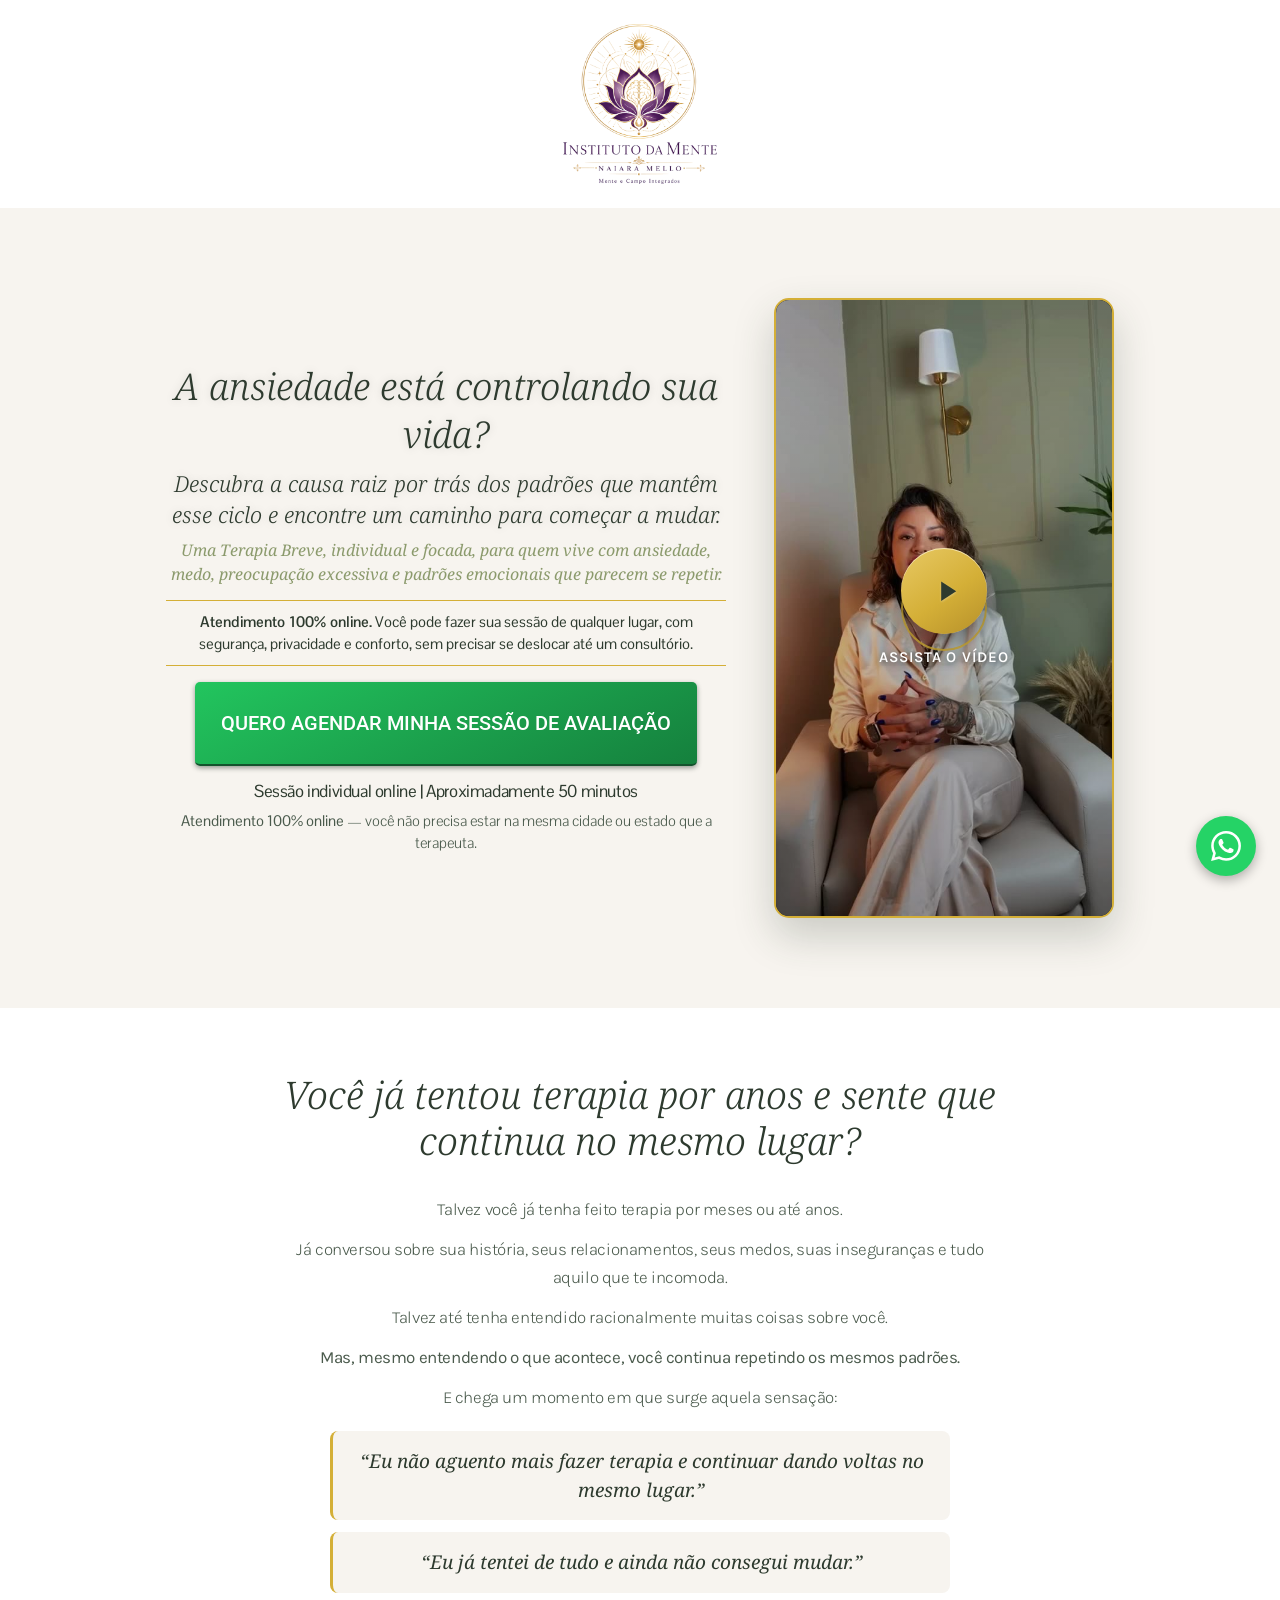
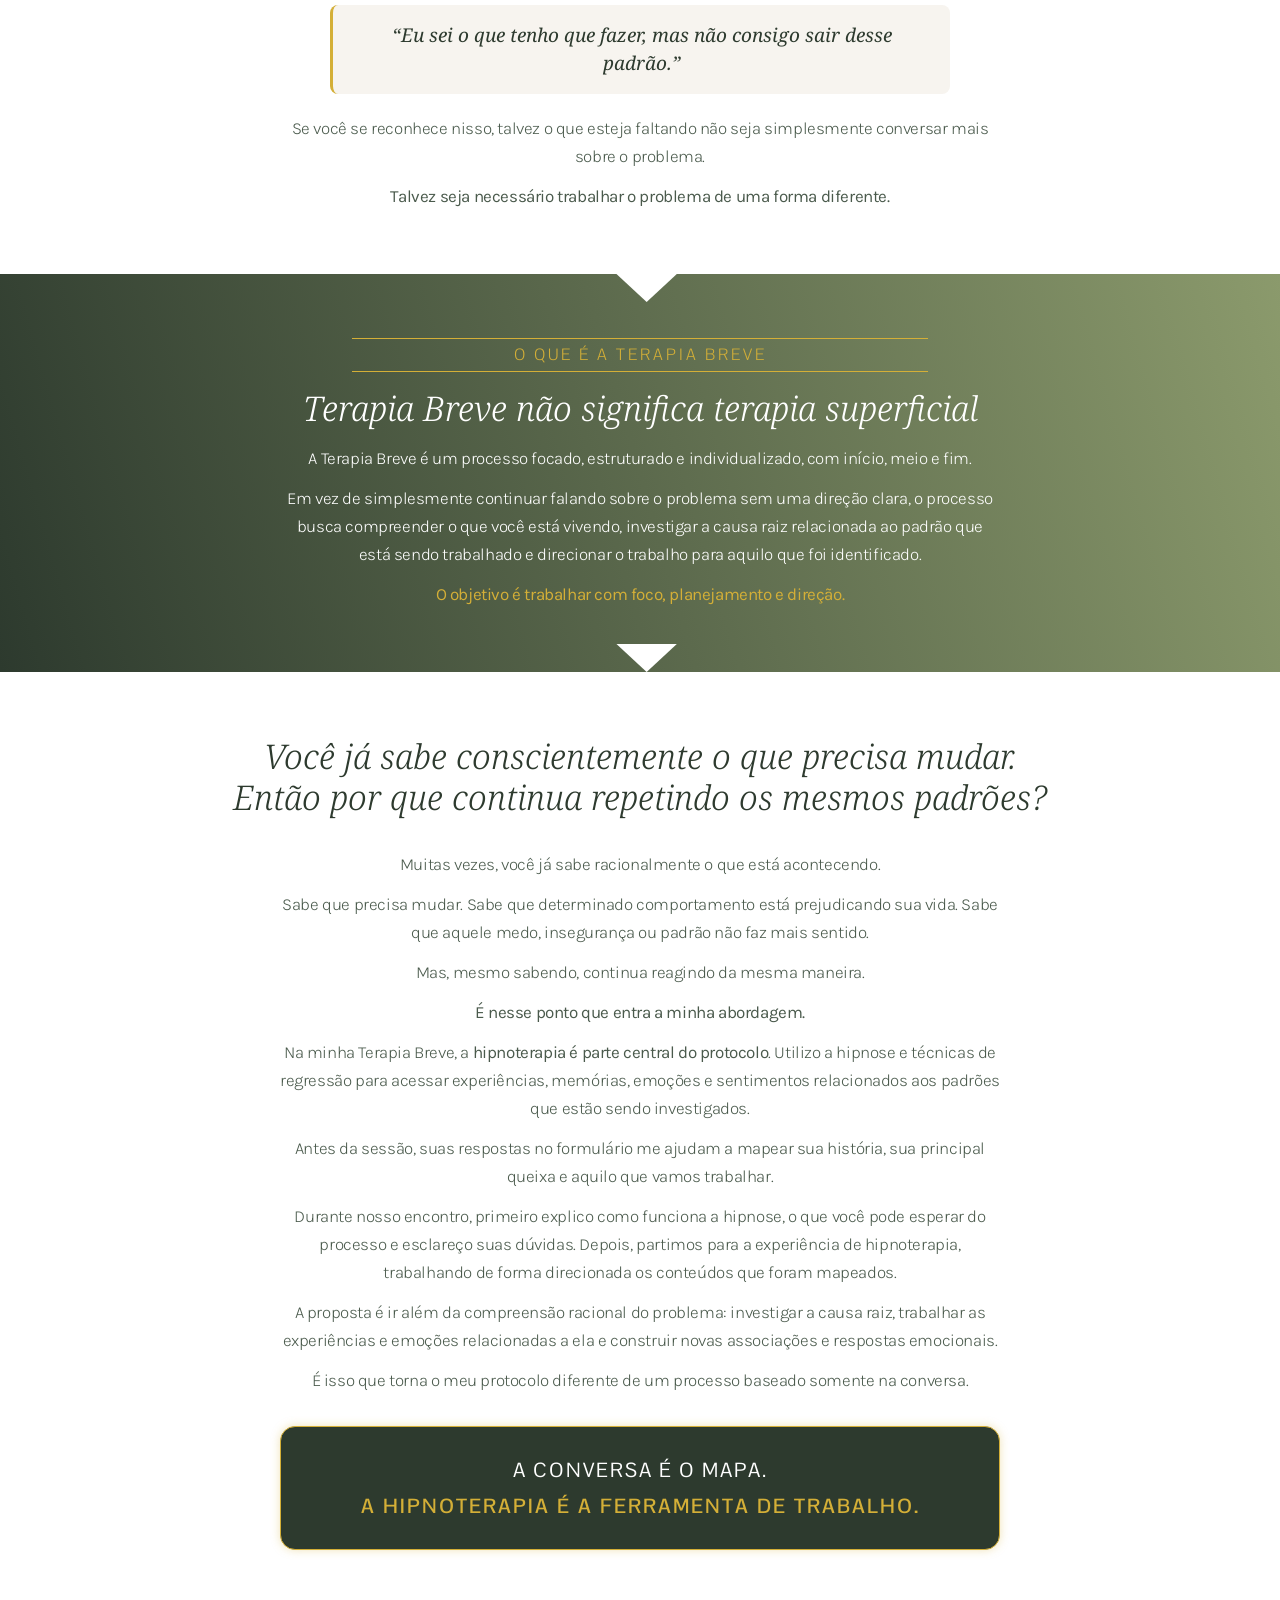
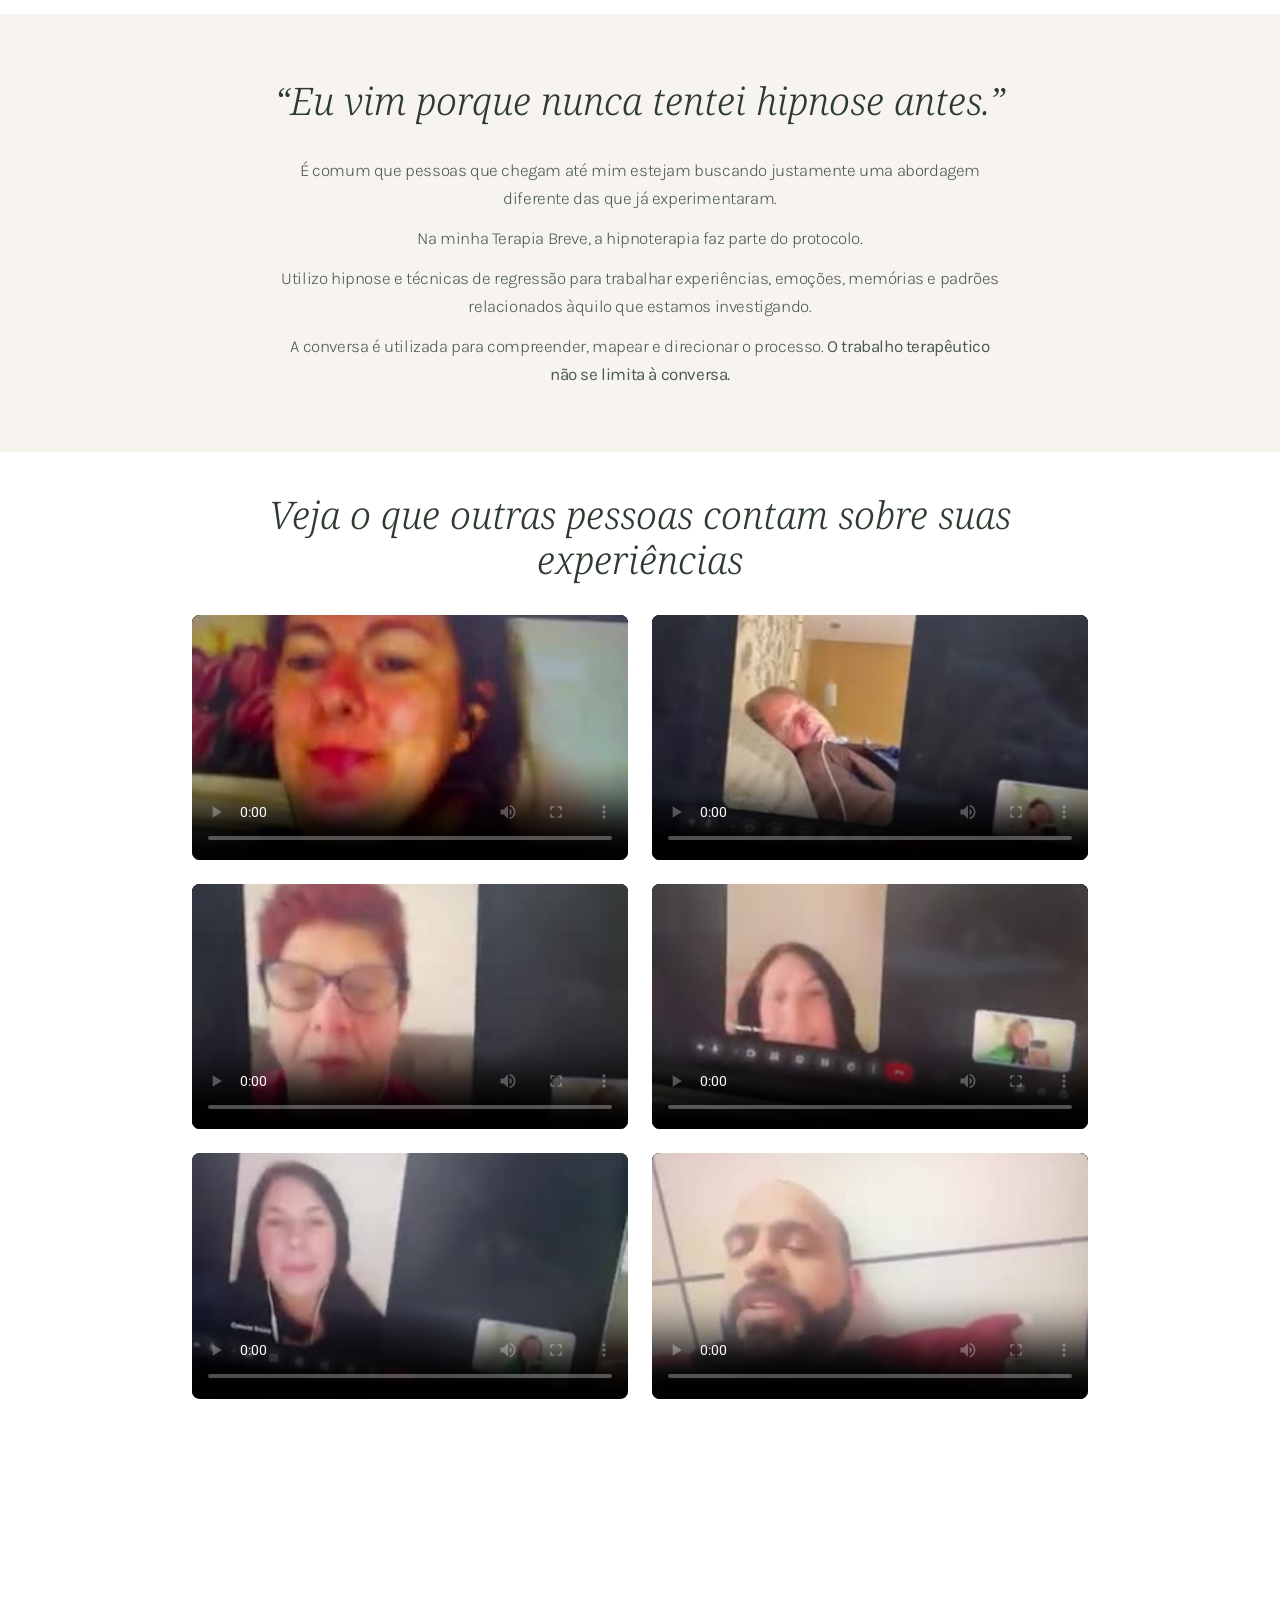
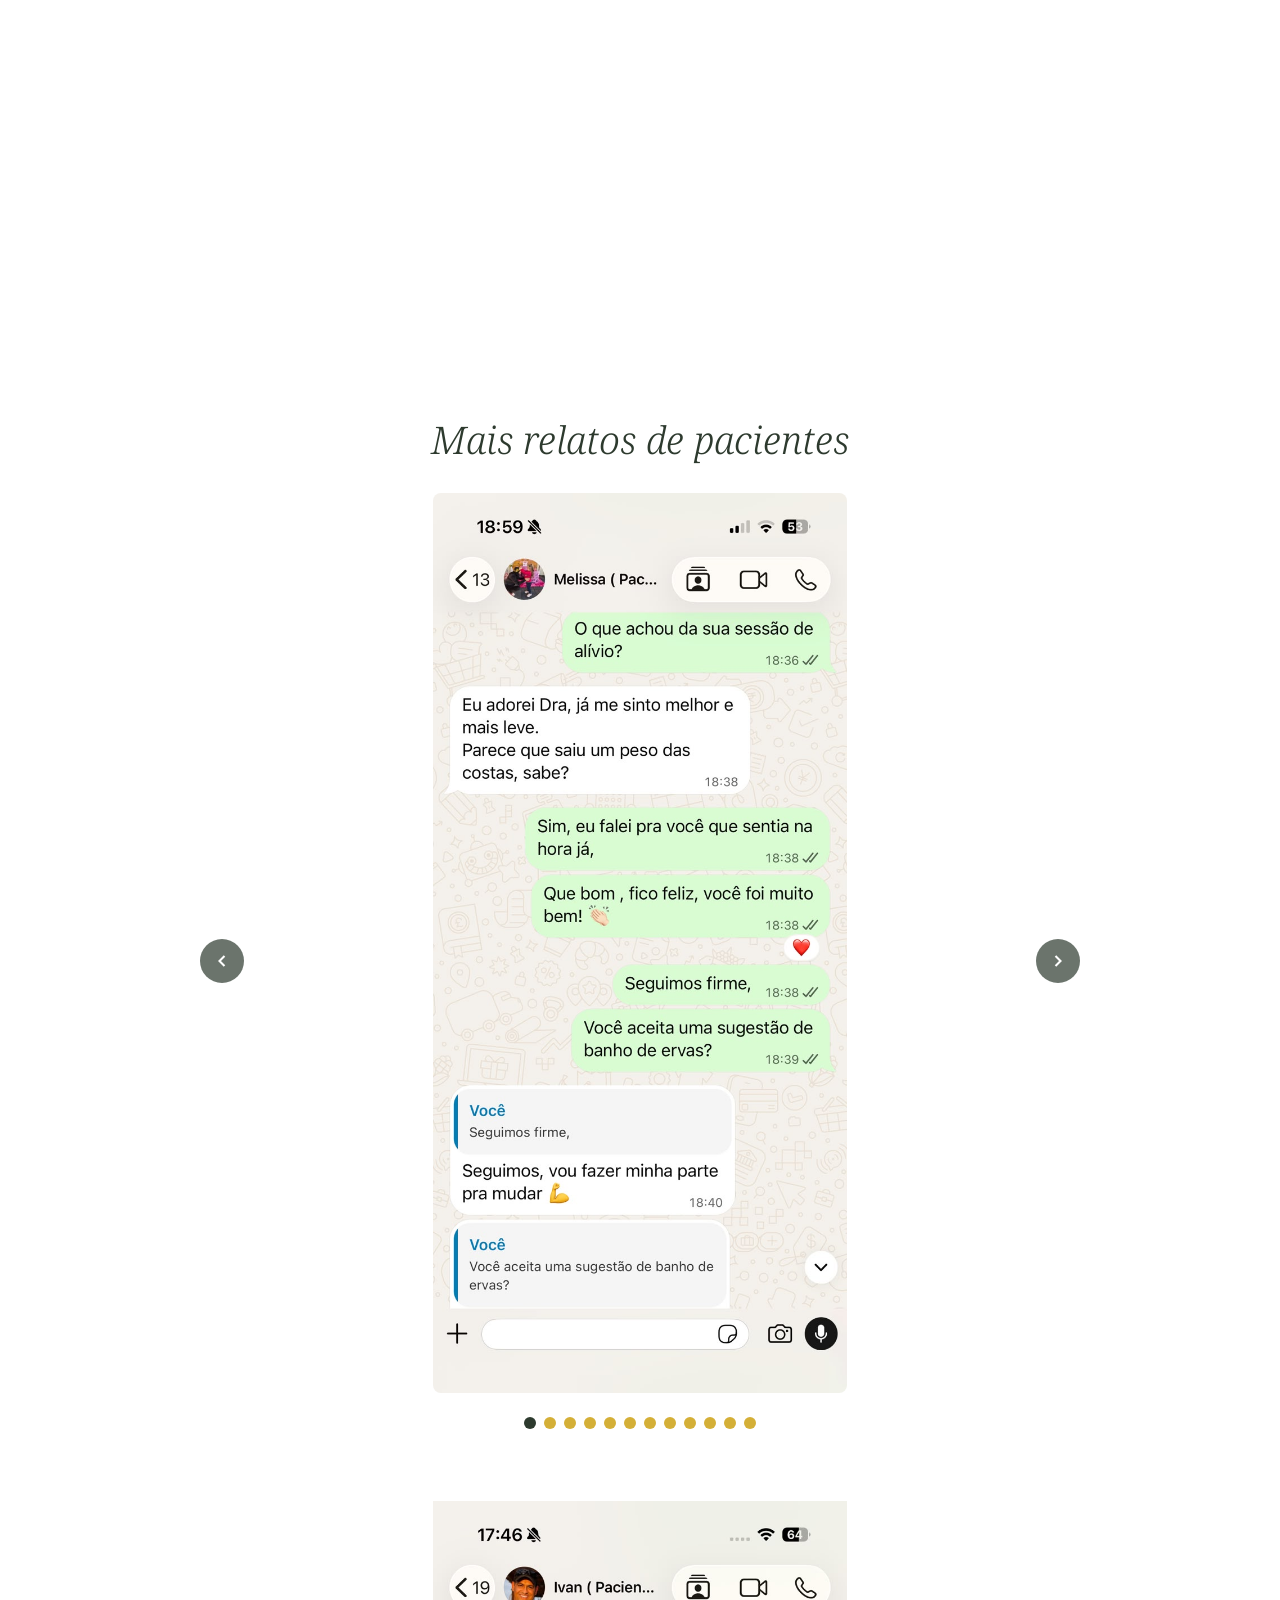
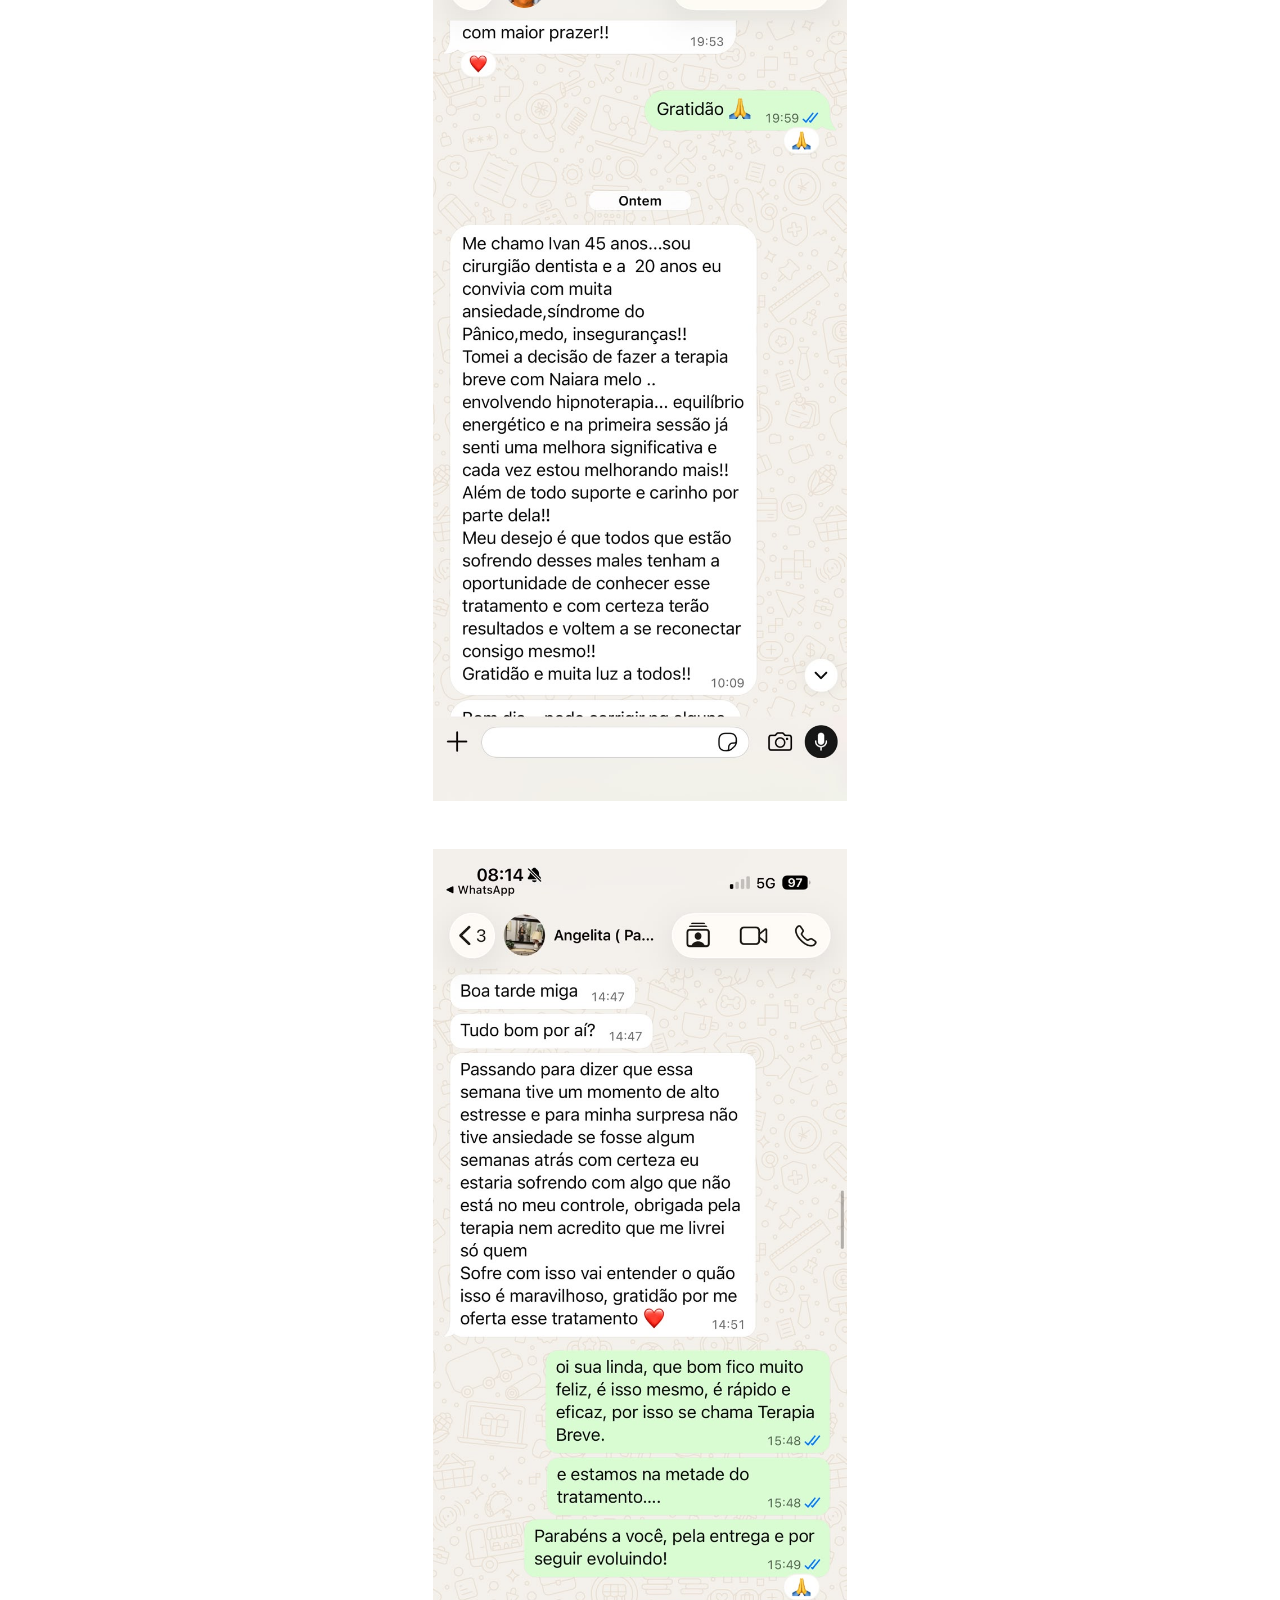
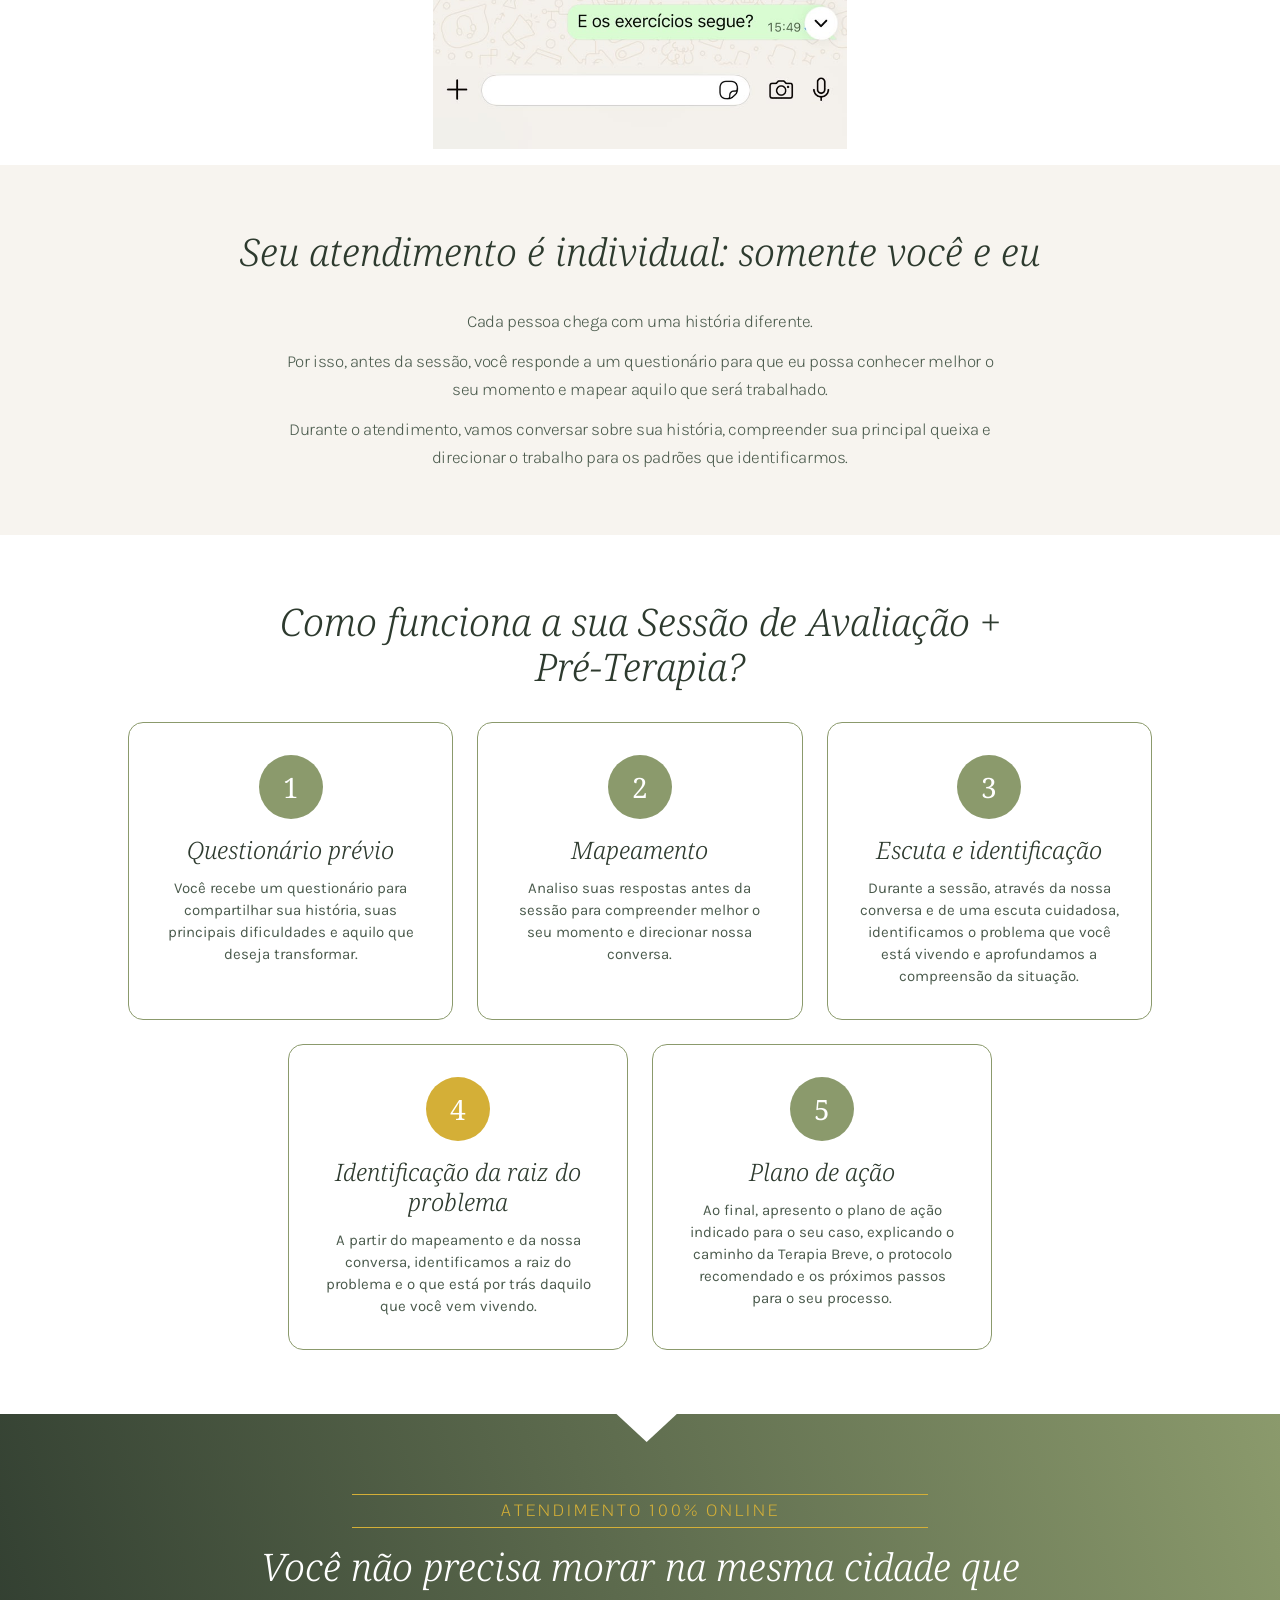
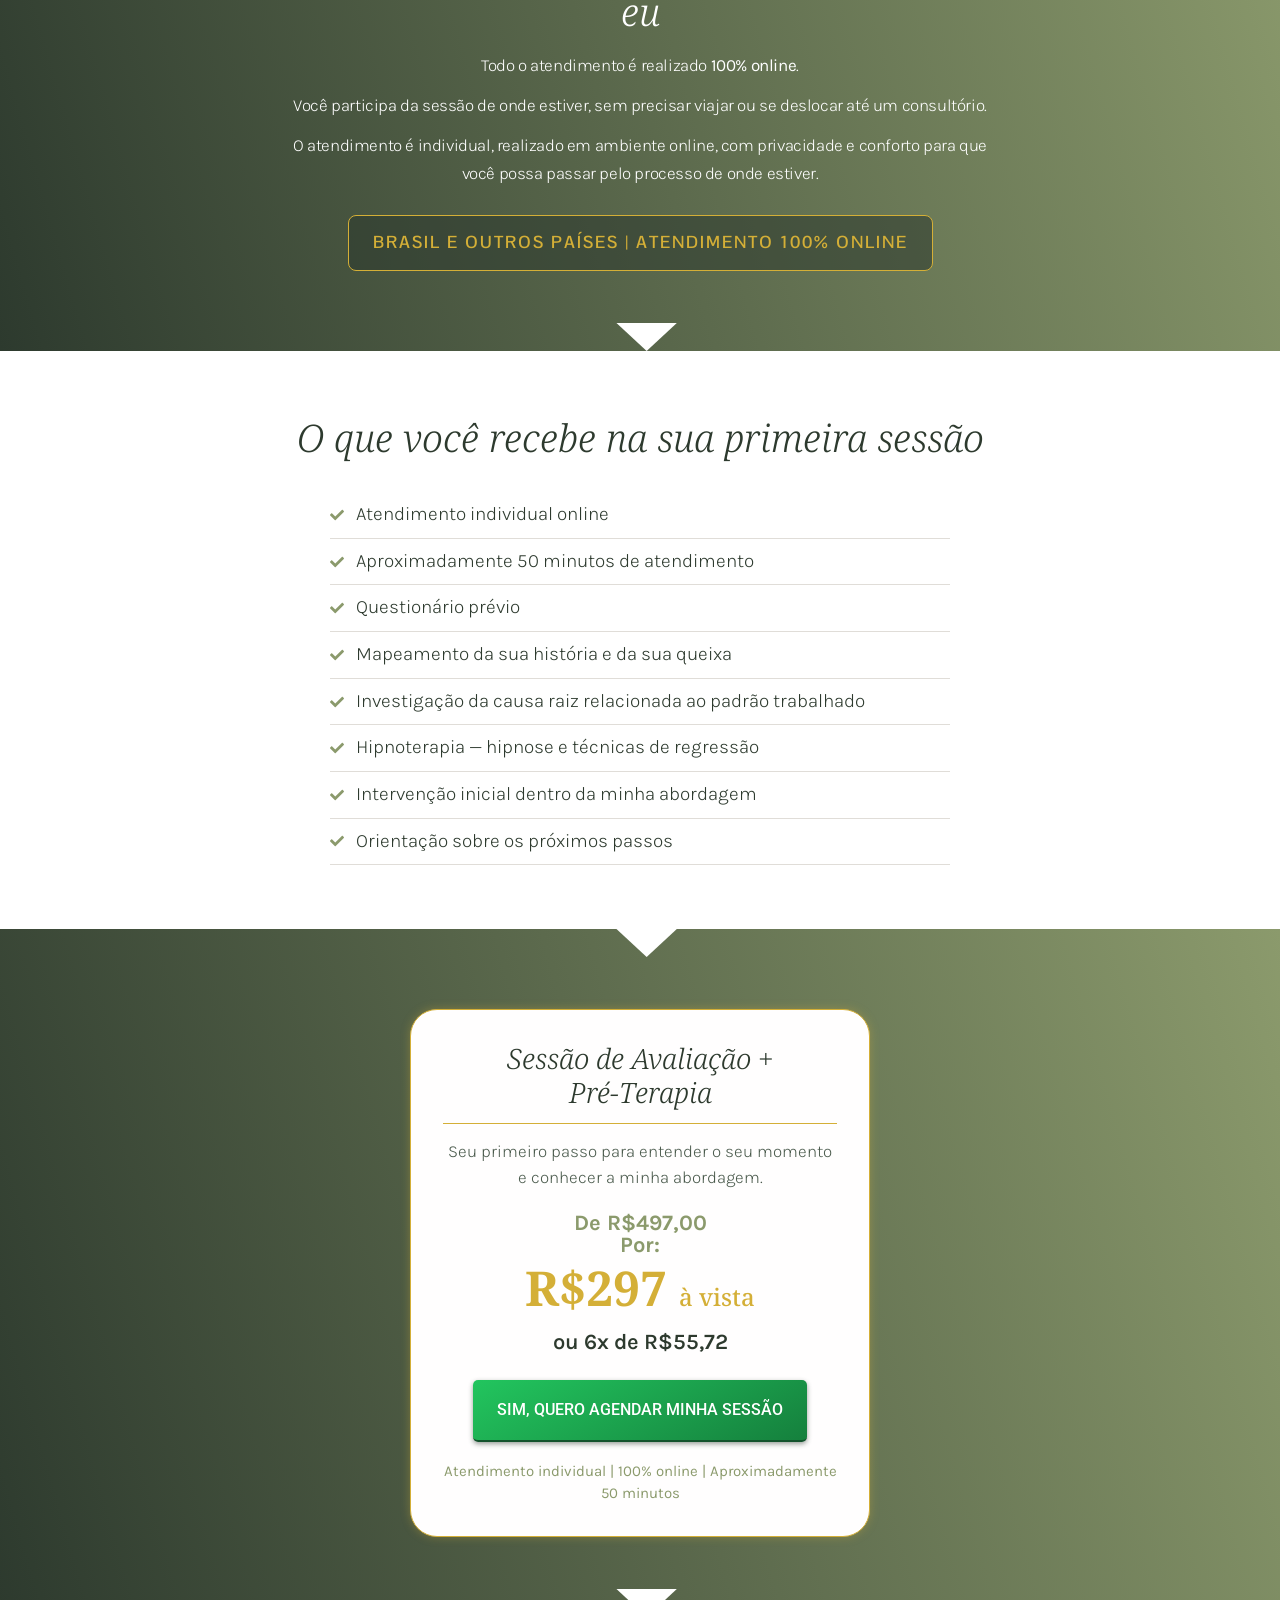
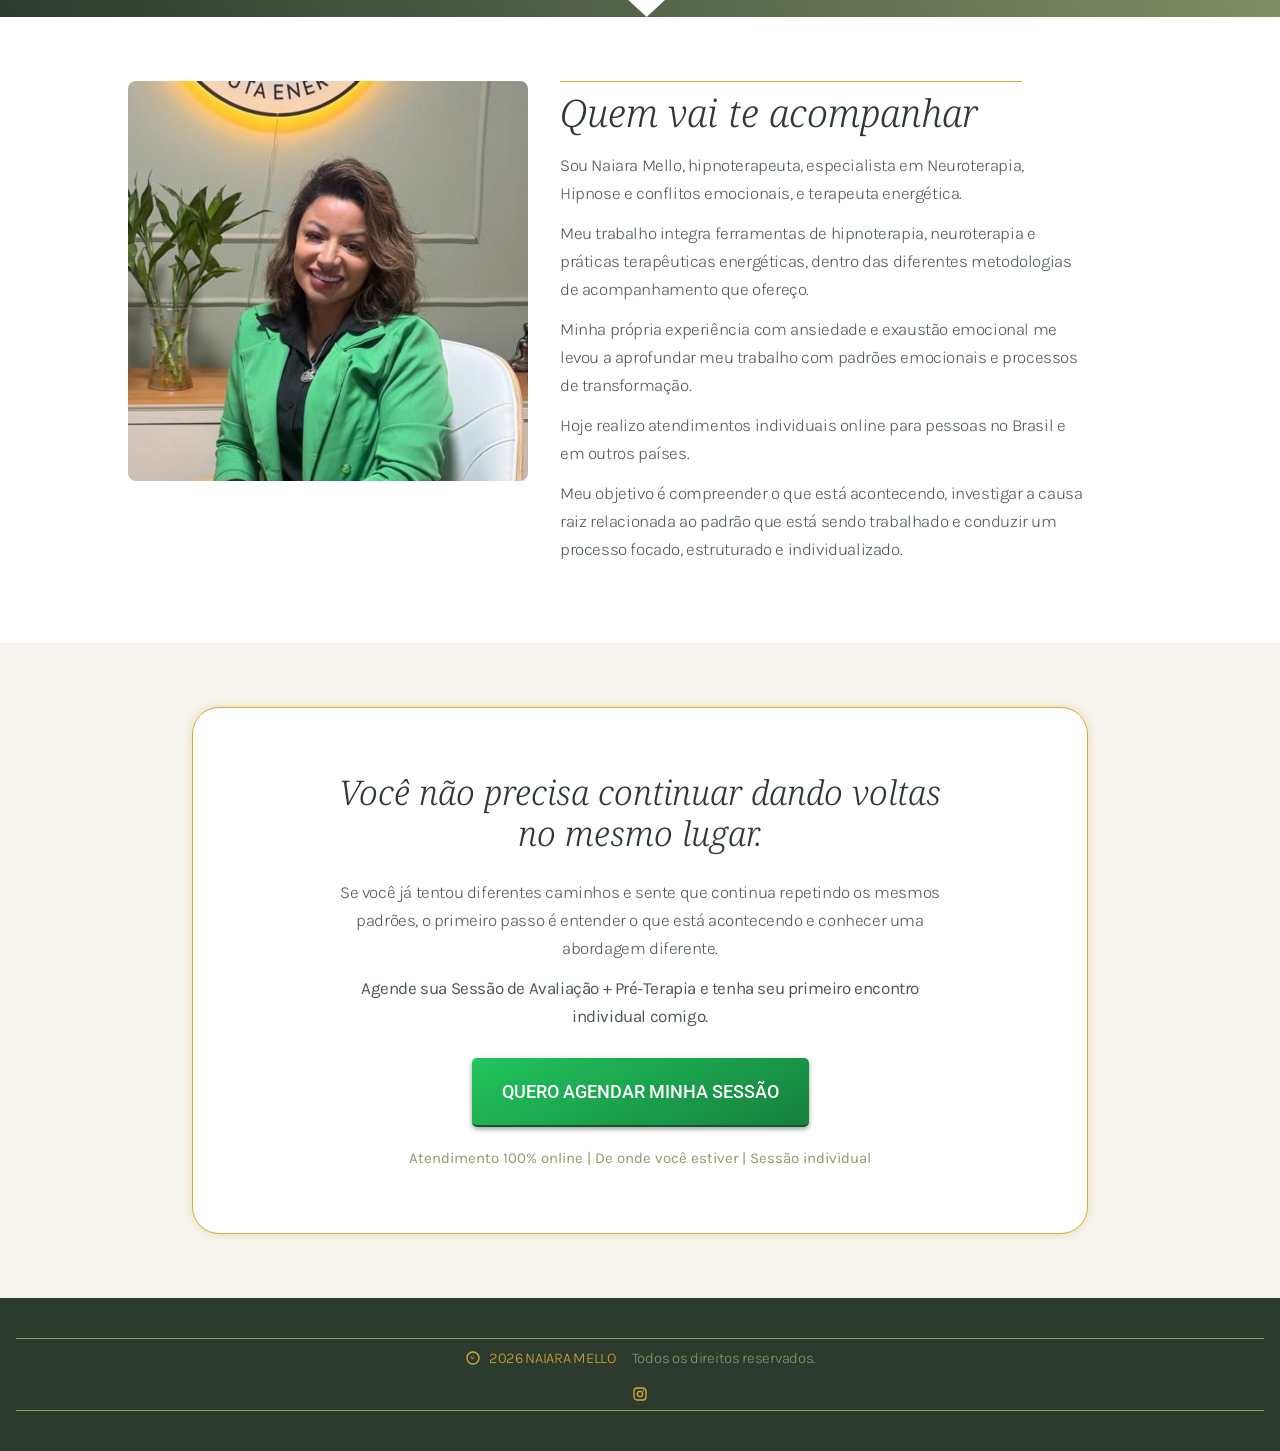
==== commit 6604e0f8: "F" ====
--- a/index.html
+++ b/index.html
@@ -8,4 +8,4 @@
 <noscript><iframe src="https://www.googletagmanager.com/ns.html?id=GTM-KZHWX66V"
 height="0" width="0" style="display:none;visibility:hidden"></iframe></noscript>
 <!-- End Google Tag Manager (noscript) -->
-<body class="antialiased" style="margin:0;padding:0"><div class="min-h-screen flex flex-col" style="font-family:Karla, Arial, sans-serif"><header class="site-header flex items-center justify-center py-6 px-4" style="background-color:#FFFFFF"><img src="./images/logo-transp.png" alt="Naiara Mello - Hipnoterapeuta" class="max-h-32 md:max-h-40 w-auto object-contain"/></header><section class="relative flex flex-col items-center justify-center px-0 py-10 md:py-16" style="min-height:800px;background-color:#F7F4EF"><div class="hero-grid relative z-10 w-full max-w-5xl px-4"><div class="hero-text"><div class="hero-copy"><h1 class="hero-title text-center w-full max-w-[60%] min-w-[280px]" style="font-family:&quot;Noto Serif&quot;, serif;font-size:37px;font-weight:300;font-style:italic;color:#2D3A2E;text-shadow:0px 0px 10px rgba(0,0,0,0.15);line-height:1.3;margin:0">A ansiedade está controlando sua vida?<span style="display:block;font-size:22px;line-height:1.4;margin-top:10px">Descubra a causa raiz por trás dos padrões que mantêm esse ciclo e encontre um caminho para começar a mudar.</span></h1><h2 class="hero-sub text-center w-full max-w-[50%] min-w-[280px]" style="font-family:&quot;Noto Serif&quot;, serif;font-size:16px;font-weight:400;font-style:italic;color:#8B9A6C;line-height:1.5">Uma Terapia Breve, individual e focada, para quem vive com ansiedade, medo, preocupação excessiva e padrões emocionais que parecem se repetir.</h2><p class="hero-note text-center" style="font-family:&quot;Pontano Sans&quot;, sans-serif;font-size:15px;font-weight:400;line-height:22px;color:#2D3A2E;max-width:44%;min-width:280px;border-top:1px solid #D4AF37;border-bottom:1px solid #D4AF37;padding:10px 6px;margin-top:6px"><strong>Atendimento 100% online.</strong> Você pode fazer sua sessão de qualquer lugar, com segurança, privacidade e conforto, sem precisar se deslocar até um consultório.</p></div><div class="hero-cta"><a href="https://pay.kiwify.com.br/YoRk6ne" target="_blank" rel="noopener noreferrer" class="cta-destaque inline-block mt-4" style="background-image:linear-gradient(333deg, #2D3A2E 0%, #8B9A6C 100%);color:#FFFFFF;font-family:Roboto, sans-serif;font-size:20px;font-weight:500;padding:26px 26px;border-radius:5px;box-shadow:0px 2px 5px 0px rgba(45, 58, 46, 0.49);border-bottom:2px solid #2D3A2E;text-decoration:none;text-align:center">QUERO AGENDAR MINHA SESSÃO DE AVALIAÇÃO</a><p class="hero-note text-center mt-2" style="font-family:&quot;Pontano Sans&quot;, sans-serif;font-size:17px;font-weight:400;line-height:26px;letter-spacing:-0.4px;color:#2D3A2E;max-width:44%;min-width:280px">Sessão individual online | Aproximadamente 50 minutos</p><p class="hero-note text-center" style="font-family:&quot;Pontano Sans&quot;, sans-serif;font-size:15px;font-weight:300;line-height:22px;color:#4A5A4C;max-width:44%;min-width:280px;margin-top:6px"><strong>Atendimento 100% online</strong> — você não precisa estar na mesma cidade ou estado que a terapeuta.</p></div></div><div class="hero-video"><div class="hero-video-frame"><video class="js-hero-video" src="./videos/header.mp4" poster="./videos/poster-header.jpg" preload="metadata" playsinline title="Vídeo Terapia Breve" style="display:block;width:100%;height:100%;object-fit:cover;background-color:#000"></video><button type="button" class="play-overlay js-play-overlay" aria-label="Assistir ao vídeo"><span class="play-pulse" aria-hidden="true"></span><span class="play-btn" aria-hidden="true"><svg viewBox="0 0 24 24"><path d="M8.5 5.2 19 12 8.5 18.8z"/></svg></span><span class="play-label">Assista o vídeo</span></button></div></div></div></section><section class="py-16 px-4 md:px-0" style="background-color:#FFFFFF"><div class="max-w-5xl mx-auto flex flex-col items-center"><h2 class="text-center mb-8" style="font-family:&quot;Noto Serif&quot;, serif;font-size:38px;font-weight:300;font-style:italic;color:#2D3A2E;line-height:1.2;max-width:820px;min-width:280px">Você já tentou terapia por anos e sente que continua no mesmo lugar?</h2><div class="text-center w-full" style="font-family:Karla, sans-serif;font-size:17px;font-weight:300;line-height:28px;letter-spacing:-0.4px;color:#4A5A4C;max-width:720px"><p class="mb-3">Talvez você já tenha feito terapia por meses ou até anos.</p><p class="mb-3">Já conversou sobre sua história, seus relacionamentos, seus medos, suas inseguranças e tudo aquilo que te incomoda.</p><p class="mb-3">Talvez até tenha entendido racionalmente muitas coisas sobre você.</p><p class="mb-3"><strong>Mas, mesmo entendendo o que acontece, você continua repetindo os mesmos padrões.</strong></p><p>E chega um momento em que surge aquela sensação:</p></div><div class="w-full" style="max-width:620px;margin:20px 0 8px"><p class="text-center" style="font-family:&quot;Noto Serif&quot;, serif;font-size:19px;font-weight:400;font-style:italic;line-height:1.5;color:#2D3A2E;background-color:#F7F4EF;border-left:3px solid #D4AF37;border-radius:8px;padding:16px 20px;margin:0 0 12px">“Eu não aguento mais fazer terapia e continuar dando voltas no mesmo lugar.”</p><p class="text-center" style="font-family:&quot;Noto Serif&quot;, serif;font-size:19px;font-weight:400;font-style:italic;line-height:1.5;color:#2D3A2E;background-color:#F7F4EF;border-left:3px solid #D4AF37;border-radius:8px;padding:16px 20px;margin:0 0 12px">“Eu já tentei de tudo e ainda não consegui mudar.”</p><p class="text-center" style="font-family:&quot;Noto Serif&quot;, serif;font-size:19px;font-weight:400;font-style:italic;line-height:1.5;color:#2D3A2E;background-color:#F7F4EF;border-left:3px solid #D4AF37;border-radius:8px;padding:16px 20px;margin:0 0 12px">“Eu sei o que tenho que fazer, mas não consigo sair desse padrão.”</p></div><div class="text-center w-full" style="font-family:Karla, sans-serif;font-size:17px;font-weight:300;line-height:28px;letter-spacing:-0.4px;color:#4A5A4C;max-width:720px"><p class="mb-3">Se você se reconhece nisso, talvez o que esteja faltando não seja simplesmente conversar mais sobre o problema.</p><p><strong>Talvez seja necessário trabalhar o problema de uma forma diferente.</strong></p></div></div></section><section class="relative py-16 px-4 md:px-0" style="background-image:linear-gradient(254deg, #8B9A6C 0%, #2D3A2E 100%)"><div class="absolute top-0 left-0 right-0 w-full overflow-hidden" style="z-index:2;pointer-events:none"><svg xmlns="http://www.w3.org/2000/svg" viewBox="0 0 700 10" preserveAspectRatio="none" style="width:calc(165% + 1.3px);height:28px;margin-left:-32%"><path fill="#FFFFFF" d="M350,10L340,0h20L350,10z"></path></svg></div><div class="absolute bottom-0 left-0 right-0 w-full overflow-hidden" style="z-index:2;pointer-events:none"><svg xmlns="http://www.w3.org/2000/svg" viewBox="0 0 700 10" preserveAspectRatio="none" style="width:calc(165% + 1.3px);height:28px;margin-left:-32%"><path fill="#FFFFFF" d="M350,10L340,0h20L350,10z"></path></svg></div><div class="relative z-10 max-w-5xl mx-auto flex flex-col items-center"><div class="text-center border-t border-b py-1 px-6 mb-4 w-full max-w-xl" style="border-color:#D4AF37"><p style="font-family:&quot;Pontano Sans&quot;, sans-serif;font-size:16px;font-weight:300;text-transform:uppercase;letter-spacing:3px;color:#D4AF37">O que é a Terapia Breve</p></div><h2 class="text-center mb-4" style="font-family:&quot;Noto Serif&quot;, serif;font-size:34px;font-weight:300;font-style:italic;color:#FFFFFF;line-height:1.2;max-width:760px;min-width:280px">Terapia Breve não significa terapia superficial</h2><div class="text-center w-full" style="font-family:Karla, sans-serif;font-size:17px;font-weight:300;line-height:28px;letter-spacing:-0.4px;color:#FFFFFF;max-width:720px"><p class="mb-3">A Terapia Breve é um processo focado, estruturado e individualizado, com início, meio e fim.</p><p class="mb-3">Em vez de simplesmente continuar falando sobre o problema sem uma direção clara, o processo busca compreender o que você está vivendo, investigar a causa raiz relacionada ao padrão que está sendo trabalhado e direcionar o trabalho para aquilo que foi identificado.</p><p><strong style="color:#D4AF37">O objetivo é trabalhar com foco, planejamento e direção.</strong></p></div></div></section><section class="py-16 px-4 md:px-0" style="background-color:#FFFFFF"><div class="max-w-5xl mx-auto flex flex-col items-center"><h2 class="text-center mb-8" style="font-family:&quot;Noto Serif&quot;, serif;font-size:34px;font-weight:300;font-style:italic;color:#2D3A2E;line-height:1.2;max-width:820px;min-width:280px">Você já sabe conscientemente o que precisa mudar. Então por que continua repetindo os mesmos padrões?</h2><div class="text-center w-full" style="font-family:Karla, sans-serif;font-size:17px;font-weight:300;line-height:28px;letter-spacing:-0.4px;color:#4A5A4C;max-width:720px"><p class="mb-3">Muitas vezes, você já sabe racionalmente o que está acontecendo.</p><p class="mb-3">Sabe que precisa mudar. Sabe que determinado comportamento está prejudicando sua vida. Sabe que aquele medo, insegurança ou padrão não faz mais sentido.</p><p class="mb-3">Mas, mesmo sabendo, continua reagindo da mesma maneira.</p><p class="mb-3"><strong>É nesse ponto que entra a minha abordagem.</strong></p><p class="mb-3">Na minha Terapia Breve, a <strong>hipnoterapia é parte central do protocolo</strong>. Utilizo a hipnose e técnicas de regressão para acessar experiências, memórias, emoções e sentimentos relacionados aos padrões que estão sendo investigados.</p><p class="mb-3">Antes da sessão, suas respostas no formulário me ajudam a mapear sua história, sua principal queixa e aquilo que vamos trabalhar.</p><p class="mb-3">Durante nosso encontro, primeiro explico como funciona a hipnose, o que você pode esperar do processo e esclareço suas dúvidas. Depois, partimos para a experiência de hipnoterapia, trabalhando de forma direcionada os conteúdos que foram mapeados.</p><p class="mb-3">A proposta é ir além da compreensão racional do problema: investigar a causa raiz, trabalhar as experiências e emoções relacionadas a ela e construir novas associações e respostas emocionais.</p><p>É isso que torna o meu protocolo diferente de um processo baseado somente na conversa.</p></div><div class="text-center w-full" style="max-width:720px;margin-top:32px;padding:28px 20px;background-color:#2D3A2E;border:1px solid #D4AF37;border-radius:15px;box-shadow:0px 0px 10px 0px rgba(212, 175, 55, 0.35)"><p style="font-family:&quot;Pontano Sans&quot;, sans-serif;font-size:20px;font-weight:400;text-transform:uppercase;letter-spacing:2px;line-height:1.5;color:#FFFFFF;margin:0">A conversa é o mapa.</p><p style="font-family:&quot;Pontano Sans&quot;, sans-serif;font-size:20px;font-weight:700;text-transform:uppercase;letter-spacing:2px;line-height:1.5;color:#D4AF37;margin:6px 0 0">A hipnoterapia é a ferramenta de trabalho.</p></div></div></section><section class="py-16 px-4 md:px-0" style="background-color:#F7F4EF"><div class="max-w-5xl mx-auto flex flex-col items-center"><h2 class="text-center mb-8" style="font-family:&quot;Noto Serif&quot;, serif;font-size:38px;font-weight:300;font-style:italic;color:#2D3A2E;line-height:1.2;max-width:820px;min-width:280px">“Eu vim porque nunca tentei hipnose antes.”</h2><div class="text-center w-full" style="font-family:Karla, sans-serif;font-size:17px;font-weight:300;line-height:28px;letter-spacing:-0.4px;color:#4A5A4C;max-width:720px"><p class="mb-3">É comum que pessoas que chegam até mim estejam buscando justamente uma abordagem diferente das que já experimentaram.</p><p class="mb-3">Na minha Terapia Breve, a hipnoterapia faz parte do protocolo.</p><p class="mb-3">Utilizo hipnose e técnicas de regressão para trabalhar experiências, emoções, memórias e padrões relacionados àquilo que estamos investigando.</p><p>A conversa é utilizada para compreender, mapear e direcionar o processo. <strong>O trabalho terapêutico não se limita à conversa.</strong></p></div></div></section><section class="flex flex-col items-center py-10 px-4" style="background-color:#FFFFFF"><h2 class="text-center mb-8" style="font-family:&quot;Noto Serif&quot;, serif;font-size:38px;font-weight:300;font-style:italic;color:#2D3A2E;line-height:1.2;max-width:820px;min-width:280px">Veja o que outras pessoas contam sobre suas experiências</h2><div class="flex flex-col md:flex-row gap-6 w-full max-w-4xl justify-center"><div class="w-full md:w-1/2" style="border-radius:8px;overflow:hidden"><div style="position:relative;padding-bottom:56.25%;height:0;background-color:#000"><video src="./videos/depoimento-01.mp4" poster="./videos/poster-01.jpg" controls preload="metadata" playsinline style="position:absolute;top:0;left:0;width:100%;height:100%;object-fit:cover;object-position:center 21%;background-color:#000"></video></div></div><div class="w-full md:w-1/2" style="border-radius:8px;overflow:hidden"><div style="position:relative;padding-bottom:56.25%;height:0;background-color:#000"><video src="./videos/depoimento-02.mp4" poster="./videos/poster-02.jpg" controls preload="metadata" playsinline style="position:absolute;top:0;left:0;width:100%;height:100%;object-fit:cover;object-position:center 56%;background-color:#000"></video></div></div></div><div class="flex flex-col md:flex-row gap-6 w-full max-w-4xl justify-center mt-6"><div class="w-full md:w-1/2" style="border-radius:8px;overflow:hidden"><div style="position:relative;padding-bottom:56.25%;height:0;background-color:#000"><video src="./videos/depoimento-03.mp4" poster="./videos/poster-03.jpg" controls preload="metadata" playsinline style="position:absolute;top:0;left:0;width:100%;height:100%;object-fit:cover;object-position:center 58%;background-color:#000"></video></div></div><div class="w-full md:w-1/2" style="border-radius:8px;overflow:hidden"><div style="position:relative;padding-bottom:56.25%;height:0;background-color:#000"><video src="./videos/depoimento-04.mp4" poster="./videos/poster-04.jpg" controls preload="metadata" playsinline style="position:absolute;top:0;left:0;width:100%;height:100%;object-fit:cover;object-position:center 80%;background-color:#000"></video></div></div></div><div class="flex flex-col md:flex-row gap-6 w-full max-w-4xl justify-center mt-6"><div class="w-full md:w-1/2" style="border-radius:8px;overflow:hidden"><div style="position:relative;padding-bottom:56.25%;height:0;background-color:#000"><video src="./videos/depoimento-05.mp4" poster="./videos/poster-05.jpg" controls preload="metadata" playsinline style="position:absolute;top:0;left:0;width:100%;height:100%;object-fit:cover;object-position:center 50%;background-color:#000"></video></div></div><div class="w-full md:w-1/2" style="border-radius:8px;overflow:hidden"><div style="position:relative;padding-bottom:56.25%;height:0;background-color:#000"><video src="./videos/depoimento-06.mp4" poster="./videos/poster-06.jpg" controls preload="metadata" playsinline style="position:absolute;top:0;left:0;width:100%;height:100%;object-fit:cover;object-position:center 45%;background-color:#000"></video></div></div></div><div class="flex flex-col md:flex-row gap-6 w-full max-w-4xl justify-center mt-6"><div class="w-full md:w-1/2" style="border-radius:8px;overflow:hidden"><div style="position:relative;padding-bottom:56.25%;height:0"><iframe src="https://www.youtube.com/embed/5NuvgyTWDA4" title="Depoimento 1" allow="accelerometer; autoplay; clipboard-write; encrypted-media; gyroscope; picture-in-picture" allowFullScreen="" loading="lazy" style="position:absolute;top:0;left:0;width:100%;height:100%;border:none"></iframe></div></div><div class="w-full md:w-1/2" style="border-radius:8px;overflow:hidden"><div style="position:relative;padding-bottom:56.25%;height:0"><iframe src="https://www.youtube.com/embed/OIV5vB7eaJ0" title="Depoimento 2" allow="accelerometer; autoplay; clipboard-write; encrypted-media; gyroscope; picture-in-picture" allowFullScreen="" loading="lazy" style="position:absolute;top:0;left:0;width:100%;height:100%;border:none"></iframe></div></div></div><div class="flex flex-col md:flex-row gap-6 w-full max-w-4xl justify-center mt-6"><div class="w-full md:w-1/2" style="border-radius:8px;overflow:hidden"><div style="position:relative;padding-bottom:56.25%;height:0"><iframe src="https://www.youtube.com/embed/z0gumG6j528" title="Depoimento 3" allow="accelerometer; autoplay; clipboard-write; encrypted-media; gyroscope; picture-in-picture" allowFullScreen="" loading="lazy" style="position:absolute;top:0;left:0;width:100%;height:100%;border:none"></iframe></div></div><div class="w-full md:w-1/2" style="border-radius:8px;overflow:hidden"><div style="position:relative;padding-bottom:56.25%;height:0"><iframe src="https://www.youtube.com/embed/viNJPNhbShY" title="Depoimento 4" allow="accelerometer; autoplay; clipboard-write; encrypted-media; gyroscope; picture-in-picture" allowFullScreen="" loading="lazy" style="position:absolute;top:0;left:0;width:100%;height:100%;border:none"></iframe></div></div></div></section><section class="flex flex-col items-center py-10 px-4" style="background-color:#FFFFFF"><h2 class="text-center mb-8" style="font-family:&quot;Noto Serif&quot;, serif;font-size:38px;font-weight:300;font-style:italic;color:#2D3A2E;line-height:44px;min-width:280px">Mais relatos de pacientes</h2><div id="carousel-resultados" class="relative w-full max-w-4xl" style="overflow:hidden"><div id="carousel-track" class="flex transition-transform duration-500 ease-in-out"><div class="w-full flex-shrink-0 flex items-center justify-center px-2"><img src="./images/depoimento-10.jpeg" alt="Prova Social 11" class="max-w-full" style="max-height:900px;object-fit:contain;border-radius:8px"/></div><div class="w-full flex-shrink-0 flex items-center justify-center px-2"><img src="./images/prova-social-01.jpg" alt="Prova Social 1" class="max-w-full" style="max-height:900px;object-fit:contain;border-radius:8px"/></div><div class="w-full flex-shrink-0 flex items-center justify-center px-2"><img src="./images/prova-social-02.jpg" alt="Prova Social 2" class="max-w-full" style="max-height:900px;object-fit:contain;border-radius:8px"/></div><div class="w-full flex-shrink-0 flex items-center justify-center px-2"><img src="./images/prova-social-03.jpg" alt="Prova Social 3" class="max-w-full" style="max-height:900px;object-fit:contain;border-radius:8px"/></div><div class="w-full flex-shrink-0 flex items-center justify-center px-2"><img src="./images/depoimento-1.jpeg" alt="Prova Social 4" class="max-w-full" style="max-height:900px;object-fit:contain;border-radius:8px"/></div><div class="w-full flex-shrink-0 flex items-center justify-center px-2"><img src="./images/depoimento-2.jpeg" alt="Prova Social 5" class="max-w-full" style="max-height:900px;object-fit:contain;border-radius:8px"/></div><div class="w-full flex-shrink-0 flex items-center justify-center px-2"><img src="./images/depoimento-3.jpeg" alt="Prova Social 6" class="max-w-full" style="max-height:900px;object-fit:contain;border-radius:8px"/></div><div class="w-full flex-shrink-0 flex items-center justify-center px-2"><img src="./images/depoimento-4.jpeg" alt="Prova Social 7" class="max-w-full" style="max-height:900px;object-fit:contain;border-radius:8px"/></div><div class="w-full flex-shrink-0 flex items-center justify-center px-2"><img src="./images/depoimento-5.jpeg" alt="Prova Social 8" class="max-w-full" style="max-height:900px;object-fit:contain;border-radius:8px"/></div><div class="w-full flex-shrink-0 flex items-center justify-center px-2"><img src="./images/depoimento-6.jpeg" alt="Prova Social 9" class="max-w-full" style="max-height:900px;object-fit:contain;border-radius:8px"/></div><div class="w-full flex-shrink-0 flex items-center justify-center px-2"><img src="./images/depoimento-7.jpeg" alt="Prova Social 10" class="max-w-full" style="max-height:900px;object-fit:contain;border-radius:8px"/></div></div><button id="carousel-prev" class="absolute left-2 top-1/2 -translate-y-1/2 z-10 flex items-center justify-center" style="width:44px;height:44px;border-radius:50%;background-color:rgba(45,58,46,0.7);border:none;cursor:pointer" aria-label="Anterior"><svg width="20" height="20" viewBox="0 0 24 24" fill="none" stroke="#FFFFFF" stroke-width="2.5"><polyline points="15,18 9,12 15,6"></polyline></svg></button><button id="carousel-next" class="absolute right-2 top-1/2 -translate-y-1/2 z-10 flex items-center justify-center" style="width:44px;height:44px;border-radius:50%;background-color:rgba(45,58,46,0.7);border:none;cursor:pointer" aria-label="Próximo"><svg width="20" height="20" viewBox="0 0 24 24" fill="none" stroke="#FFFFFF" stroke-width="2.5"><polyline points="9,6 15,12 9,18"></polyline></svg></button><div id="carousel-dots" class="flex items-center justify-center gap-2 mt-6"></div></div></section><script>(function(){var track=document.getElementById('carousel-track');var slides=track.children;var total=slides.length;var current=0;var dotsContainer=document.getElementById('carousel-dots');for(var i=0;i<total;i++){var dot=document.createElement('button');dot.style.width='12px';dot.style.height='12px';dot.style.borderRadius='50%';dot.style.border='none';dot.style.cursor='pointer';dot.style.backgroundColor=i===0?'#2D3A2E':'#D4AF37';dot.style.transition='background-color 0.3s';dot.setAttribute('aria-label','Slide '+(i+1));(function(idx){dot.addEventListener('click',function(){goTo(idx)})})(i);dotsContainer.appendChild(dot)}function goTo(idx){current=idx;track.style.transform='translateX(-'+current*100+'%)';updateDots()}function updateDots(){var dots=dotsContainer.children;for(var i=0;i<dots.length;i++){dots[i].style.backgroundColor=i===current?'#2D3A2E':'#D4AF37'}}document.getElementById('carousel-prev').addEventListener('click',function(){goTo((current-1+total)%total)});document.getElementById('carousel-next').addEventListener('click',function(){goTo((current+1)%total)});var startX=0;var isDragging=false;track.addEventListener('touchstart',function(e){startX=e.touches[0].clientX;isDragging=true});track.addEventListener('touchend',function(e){if(!isDragging)return;isDragging=false;var diff=startX-e.changedTouches[0].clientX;if(Math.abs(diff)>50){if(diff>0){goTo((current+1)%total)}else{goTo((current-1+total)%total)}}});var autoPlay=setInterval(function(){goTo((current+1)%total)},5000);var container=document.getElementById('carousel-resultados');container.addEventListener('mouseenter',function(){clearInterval(autoPlay)});container.addEventListener('mouseleave',function(){autoPlay=setInterval(function(){goTo((current+1)%total)},5000)})})();</script><section class="flex flex-col items-center py-8 px-4" style="background-color:#FFFFFF"><img src="./images/depoimento-8.jpeg" alt="Relato de paciente sobre ansiedade e síndrome do pânico" class="max-w-full" style="max-height:900px;object-fit:contain"/></section><section class="flex flex-col items-center py-4 px-4" style="background-color:#FFFFFF"><img src="./images/depoimento-9.jpeg" alt="Relato de paciente sobre a Terapia Breve" class="max-w-full" style="max-height:900px;object-fit:contain"/></section><section class="py-16 px-4 md:px-0" style="background-color:#F7F4EF"><div class="max-w-5xl mx-auto flex flex-col items-center"><h2 class="text-center mb-8" style="font-family:&quot;Noto Serif&quot;, serif;font-size:38px;font-weight:300;font-style:italic;color:#2D3A2E;line-height:1.2;max-width:820px;min-width:280px">Seu atendimento é individual: somente você e eu</h2><div class="text-center w-full" style="font-family:Karla, sans-serif;font-size:17px;font-weight:300;line-height:28px;letter-spacing:-0.4px;color:#4A5A4C;max-width:720px"><p class="mb-3">Cada pessoa chega com uma história diferente.</p><p class="mb-3">Por isso, antes da sessão, você responde a um questionário para que eu possa conhecer melhor o seu momento e mapear aquilo que será trabalhado.</p><p>Durante o atendimento, vamos conversar sobre sua história, compreender sua principal queixa e direcionar o trabalho para os padrões que identificarmos.</p></div></div></section><section class="py-16 px-4 md:px-0" style="background-color:#FFFFFF"><div class="max-w-5xl mx-auto flex flex-col items-center"><h2 class="text-center mb-8" style="font-family:&quot;Noto Serif&quot;, serif;font-size:38px;font-weight:300;font-style:italic;color:#2D3A2E;line-height:1.2;max-width:820px;min-width:280px">Como funciona a sua Sessão de Avaliação + Pré‑Terapia?</h2><div class="w-full" style="display:flex;flex-wrap:wrap;justify-content:center;gap:24px"><div class="flex flex-col items-center text-center p-8" style="flex:1 1 260px;max-width:340px;background-color:#FFFFFF;border:1px solid #8B9A6C;border-radius:15px"><div class="flex items-center justify-center mb-4" style="width:64px;height:64px;border-radius:50%;background-color:#8B9A6C;color:#FFFFFF;font-family:&quot;Noto Serif&quot;, serif;font-size:28px;font-weight:400">1</div><h3 class="mb-3" style="font-family:&quot;Noto Serif&quot;, serif;font-size:24px;font-weight:300;font-style:italic;color:#2D3A2E;line-height:1.25">Questionário prévio</h3><p style="font-family:Karla, sans-serif;font-size:15px;font-weight:400;line-height:22px;color:#4A5A4C">Você recebe um questionário para compartilhar sua história, suas principais dificuldades e aquilo que deseja transformar.</p></div><div class="flex flex-col items-center text-center p-8" style="flex:1 1 260px;max-width:340px;background-color:#FFFFFF;border:1px solid #8B9A6C;border-radius:15px"><div class="flex items-center justify-center mb-4" style="width:64px;height:64px;border-radius:50%;background-color:#8B9A6C;color:#FFFFFF;font-family:&quot;Noto Serif&quot;, serif;font-size:28px;font-weight:400">2</div><h3 class="mb-3" style="font-family:&quot;Noto Serif&quot;, serif;font-size:24px;font-weight:300;font-style:italic;color:#2D3A2E;line-height:1.25">Mapeamento</h3><p style="font-family:Karla, sans-serif;font-size:15px;font-weight:400;line-height:22px;color:#4A5A4C">Analiso suas respostas antes da sessão para compreender melhor o seu momento e direcionar nossa conversa.</p></div><div class="flex flex-col items-center text-center p-8" style="flex:1 1 260px;max-width:340px;background-color:#FFFFFF;border:1px solid #8B9A6C;border-radius:15px"><div class="flex items-center justify-center mb-4" style="width:64px;height:64px;border-radius:50%;background-color:#8B9A6C;color:#FFFFFF;font-family:&quot;Noto Serif&quot;, serif;font-size:28px;font-weight:400">3</div><h3 class="mb-3" style="font-family:&quot;Noto Serif&quot;, serif;font-size:24px;font-weight:300;font-style:italic;color:#2D3A2E;line-height:1.25">Escuta e identificação</h3><p style="font-family:Karla, sans-serif;font-size:15px;font-weight:400;line-height:22px;color:#4A5A4C">Durante a sessão, através da nossa conversa e de uma escuta cuidadosa, identificamos o problema que você está vivendo e aprofundamos a compreensão da situação.</p></div><div class="flex flex-col items-center text-center p-8" style="flex:1 1 260px;max-width:340px;background-color:#FFFFFF;border:1px solid #8B9A6C;border-radius:15px"><div class="flex items-center justify-center mb-4" style="width:64px;height:64px;border-radius:50%;background-color:#D4AF37;color:#FFFFFF;font-family:&quot;Noto Serif&quot;, serif;font-size:28px;font-weight:400">4</div><h3 class="mb-3" style="font-family:&quot;Noto Serif&quot;, serif;font-size:24px;font-weight:300;font-style:italic;color:#2D3A2E;line-height:1.25">Identificação da raiz do problema</h3><p style="font-family:Karla, sans-serif;font-size:15px;font-weight:400;line-height:22px;color:#4A5A4C">A partir do mapeamento e da nossa conversa, identificamos a raiz do problema e o que está por trás daquilo que você vem vivendo.</p></div><div class="flex flex-col items-center text-center p-8" style="flex:1 1 260px;max-width:340px;background-color:#FFFFFF;border:1px solid #8B9A6C;border-radius:15px"><div class="flex items-center justify-center mb-4" style="width:64px;height:64px;border-radius:50%;background-color:#8B9A6C;color:#FFFFFF;font-family:&quot;Noto Serif&quot;, serif;font-size:28px;font-weight:400">5</div><h3 class="mb-3" style="font-family:&quot;Noto Serif&quot;, serif;font-size:24px;font-weight:300;font-style:italic;color:#2D3A2E;line-height:1.25">Plano de ação</h3><p style="font-family:Karla, sans-serif;font-size:15px;font-weight:400;line-height:22px;color:#4A5A4C">Ao final, apresento o plano de ação indicado para o seu caso, explicando o caminho da Terapia Breve, o protocolo recomendado e os próximos passos para o seu processo.</p></div></div></div></section><section class="relative py-20 px-4 md:px-0" style="background-image:linear-gradient(254deg, #8B9A6C 0%, #2D3A2E 100%)"><div class="absolute top-0 left-0 right-0 w-full overflow-hidden" style="z-index:2;pointer-events:none"><svg xmlns="http://www.w3.org/2000/svg" viewBox="0 0 700 10" preserveAspectRatio="none" style="width:calc(165% + 1.3px);height:28px;margin-left:-32%"><path fill="#FFFFFF" d="M350,10L340,0h20L350,10z"></path></svg></div><div class="absolute bottom-0 left-0 right-0 w-full overflow-hidden" style="z-index:2;pointer-events:none"><svg xmlns="http://www.w3.org/2000/svg" viewBox="0 0 700 10" preserveAspectRatio="none" style="width:calc(165% + 1.3px);height:28px;margin-left:-32%"><path fill="#FFFFFF" d="M350,10L340,0h20L350,10z"></path></svg></div><div class="relative z-10 max-w-5xl mx-auto flex flex-col items-center"><div class="text-center border-t border-b py-1 px-6 mb-4 w-full max-w-xl" style="border-color:#D4AF37"><p style="font-family:&quot;Pontano Sans&quot;, sans-serif;font-size:16px;font-weight:300;text-transform:uppercase;letter-spacing:3px;color:#D4AF37">Atendimento 100% online</p></div><h2 class="text-center mb-4" style="font-family:&quot;Noto Serif&quot;, serif;font-size:38px;font-weight:300;font-style:italic;color:#FFFFFF;line-height:1.2;max-width:760px;min-width:280px">Você não precisa morar na mesma cidade que eu</h2><div class="text-center w-full" style="font-family:Karla, sans-serif;font-size:17px;font-weight:300;line-height:28px;letter-spacing:-0.4px;color:#FFFFFF;max-width:720px"><p class="mb-3">Todo o atendimento é realizado <strong>100% online</strong>.</p><p class="mb-3">Você participa da sessão de onde estiver, sem precisar viajar ou se deslocar até um consultório.</p><p>O atendimento é individual, realizado em ambiente online, com privacidade e conforto para que você possa passar pelo processo de onde estiver.</p></div><div class="text-center" style="margin-top:28px;padding:14px 24px;border:1px solid #D4AF37;border-radius:8px;background-color:rgba(45,58,46,0.55)"><p style="font-family:&quot;Pontano Sans&quot;, sans-serif;font-size:17px;font-weight:700;text-transform:uppercase;letter-spacing:2px;line-height:1.5;color:#D4AF37;margin:0">Brasil e outros países <span style="font-weight:300">|</span> Atendimento 100% online</p></div></div></section><section class="py-16 px-4 md:px-0" style="background-color:#FFFFFF"><div class="max-w-5xl mx-auto flex flex-col items-center"><h2 class="text-center mb-8" style="font-family:&quot;Noto Serif&quot;, serif;font-size:38px;font-weight:300;font-style:italic;color:#2D3A2E;line-height:1.2;max-width:820px;min-width:280px">O que você recebe na sua primeira sessão</h2><div class="w-full" style="max-width:620px"><div class="flex items-center gap-3 py-2.5" style="border-bottom:1px solid #E0DDD8"><svg width="14" height="14" viewBox="0 0 512 512" fill="#8B9A6C" style="flex-shrink:0"><path d="M173.898 439.404l-166.4-166.4c-9.997-9.997-9.997-26.206 0-36.204l36.203-36.204c9.997-9.998 26.207-9.998 36.204 0L192 312.69 432.095 72.596c9.997-9.997 26.207-9.997 36.204 0l36.203 36.204c9.997 9.997 9.997 26.206 0 36.204l-294.4 294.401c-9.998 9.997-26.207 9.997-36.204-.001z"></path></svg><span style="font-family:Karla, sans-serif;font-size:19px;font-weight:300;line-height:1.35;color:#2D3A2E">Atendimento individual online</span></div><div class="flex items-center gap-3 py-2.5" style="border-bottom:1px solid #E0DDD8"><svg width="14" height="14" viewBox="0 0 512 512" fill="#8B9A6C" style="flex-shrink:0"><path d="M173.898 439.404l-166.4-166.4c-9.997-9.997-9.997-26.206 0-36.204l36.203-36.204c9.997-9.998 26.207-9.998 36.204 0L192 312.69 432.095 72.596c9.997-9.997 26.207-9.997 36.204 0l36.203 36.204c9.997 9.997 9.997 26.206 0 36.204l-294.4 294.401c-9.998 9.997-26.207 9.997-36.204-.001z"></path></svg><span style="font-family:Karla, sans-serif;font-size:19px;font-weight:300;line-height:1.35;color:#2D3A2E">Aproximadamente 50 minutos de atendimento</span></div><div class="flex items-center gap-3 py-2.5" style="border-bottom:1px solid #E0DDD8"><svg width="14" height="14" viewBox="0 0 512 512" fill="#8B9A6C" style="flex-shrink:0"><path d="M173.898 439.404l-166.4-166.4c-9.997-9.997-9.997-26.206 0-36.204l36.203-36.204c9.997-9.998 26.207-9.998 36.204 0L192 312.69 432.095 72.596c9.997-9.997 26.207-9.997 36.204 0l36.203 36.204c9.997 9.997 9.997 26.206 0 36.204l-294.4 294.401c-9.998 9.997-26.207 9.997-36.204-.001z"></path></svg><span style="font-family:Karla, sans-serif;font-size:19px;font-weight:300;line-height:1.35;color:#2D3A2E">Questionário prévio</span></div><div class="flex items-center gap-3 py-2.5" style="border-bottom:1px solid #E0DDD8"><svg width="14" height="14" viewBox="0 0 512 512" fill="#8B9A6C" style="flex-shrink:0"><path d="M173.898 439.404l-166.4-166.4c-9.997-9.997-9.997-26.206 0-36.204l36.203-36.204c9.997-9.998 26.207-9.998 36.204 0L192 312.69 432.095 72.596c9.997-9.997 26.207-9.997 36.204 0l36.203 36.204c9.997 9.997 9.997 26.206 0 36.204l-294.4 294.401c-9.998 9.997-26.207 9.997-36.204-.001z"></path></svg><span style="font-family:Karla, sans-serif;font-size:19px;font-weight:300;line-height:1.35;color:#2D3A2E">Mapeamento da sua história e da sua queixa</span></div><div class="flex items-center gap-3 py-2.5" style="border-bottom:1px solid #E0DDD8"><svg width="14" height="14" viewBox="0 0 512 512" fill="#8B9A6C" style="flex-shrink:0"><path d="M173.898 439.404l-166.4-166.4c-9.997-9.997-9.997-26.206 0-36.204l36.203-36.204c9.997-9.998 26.207-9.998 36.204 0L192 312.69 432.095 72.596c9.997-9.997 26.207-9.997 36.204 0l36.203 36.204c9.997 9.997 9.997 26.206 0 36.204l-294.4 294.401c-9.998 9.997-26.207 9.997-36.204-.001z"></path></svg><span style="font-family:Karla, sans-serif;font-size:19px;font-weight:300;line-height:1.35;color:#2D3A2E">Investigação da causa raiz relacionada ao padrão trabalhado</span></div><div class="flex items-center gap-3 py-2.5" style="border-bottom:1px solid #E0DDD8"><svg width="14" height="14" viewBox="0 0 512 512" fill="#8B9A6C" style="flex-shrink:0"><path d="M173.898 439.404l-166.4-166.4c-9.997-9.997-9.997-26.206 0-36.204l36.203-36.204c9.997-9.998 26.207-9.998 36.204 0L192 312.69 432.095 72.596c9.997-9.997 26.207-9.997 36.204 0l36.203 36.204c9.997 9.997 9.997 26.206 0 36.204l-294.4 294.401c-9.998 9.997-26.207 9.997-36.204-.001z"></path></svg><span style="font-family:Karla, sans-serif;font-size:19px;font-weight:300;line-height:1.35;color:#2D3A2E">Hipnoterapia — hipnose e técnicas de regressão</span></div><div class="flex items-center gap-3 py-2.5" style="border-bottom:1px solid #E0DDD8"><svg width="14" height="14" viewBox="0 0 512 512" fill="#8B9A6C" style="flex-shrink:0"><path d="M173.898 439.404l-166.4-166.4c-9.997-9.997-9.997-26.206 0-36.204l36.203-36.204c9.997-9.998 26.207-9.998 36.204 0L192 312.69 432.095 72.596c9.997-9.997 26.207-9.997 36.204 0l36.203 36.204c9.997 9.997 9.997 26.206 0 36.204l-294.4 294.401c-9.998 9.997-26.207 9.997-36.204-.001z"></path></svg><span style="font-family:Karla, sans-serif;font-size:19px;font-weight:300;line-height:1.35;color:#2D3A2E">Intervenção inicial dentro da minha abordagem</span></div><div class="flex items-center gap-3 py-2.5" style="border-bottom:1px solid #E0DDD8"><svg width="14" height="14" viewBox="0 0 512 512" fill="#8B9A6C" style="flex-shrink:0"><path d="M173.898 439.404l-166.4-166.4c-9.997-9.997-9.997-26.206 0-36.204l36.203-36.204c9.997-9.998 26.207-9.998 36.204 0L192 312.69 432.095 72.596c9.997-9.997 26.207-9.997 36.204 0l36.203 36.204c9.997 9.997 9.997 26.206 0 36.204l-294.4 294.401c-9.998 9.997-26.207 9.997-36.204-.001z"></path></svg><span style="font-family:Karla, sans-serif;font-size:19px;font-weight:300;line-height:1.35;color:#2D3A2E">Orientação sobre os próximos passos</span></div></div></div></section><section class="relative py-20 px-4 md:px-0" style="background-image:linear-gradient(254deg, #8B9A6C 0%, #2D3A2E 100%)"><div class="absolute top-0 left-0 right-0 w-full overflow-hidden" style="z-index:2;pointer-events:none"><svg xmlns="http://www.w3.org/2000/svg" viewBox="0 0 700 10" preserveAspectRatio="none" style="width:calc(165% + 1.3px);height:28px;margin-left:-32%"><path fill="#FFFFFF" d="M350,10L340,0h20L350,10z"></path></svg></div><div class="absolute bottom-0 left-0 right-0 w-full overflow-hidden" style="z-index:2;pointer-events:none"><svg xmlns="http://www.w3.org/2000/svg" viewBox="0 0 700 10" preserveAspectRatio="none" style="width:calc(165% + 1.3px);height:28px;margin-left:-32%"><path fill="#FFFFFF" d="M350,10L340,0h20L350,10z"></path></svg></div><div class="relative z-10 max-w-5xl mx-auto flex flex-col items-center"><div class="flex flex-col items-center p-8 w-full" style="max-width:460px;background-color:#FFFEFE;border:1px solid #D4AF37;border-radius:27px;box-shadow:0px 0px 10px 0px rgba(212, 175, 55, 0.35)"><h2 class="text-center" style="font-family:&quot;Noto Serif&quot;, serif;font-size:28px;font-weight:300;font-style:italic;color:#2D3A2E;line-height:1.2">Sessão de Avaliação + Pré‑Terapia</h2><div class="w-full" style="border-top:1px solid #D4AF37;margin:14px 0"></div><p class="text-center" style="font-family:Karla, sans-serif;font-size:17px;font-weight:300;line-height:26px;color:#4A5A4C">Seu primeiro passo para entender o seu momento e conhecer a minha abordagem.</p><p style="font-family:Karla, sans-serif;font-size:22px;font-weight:700;color:#8B9A6C;line-height:1em;text-align:center;margin-top:22px">De R$497,00<br/>Por:</p><p style="font-family:&quot;Noto Serif&quot;, serif;font-size:48px;font-weight:700;color:#D4AF37;line-height:1em;text-align:center;margin-top:8px">R$297 <span style="font-size:24px;font-weight:500">à vista</span></p><p style="font-family:Karla, sans-serif;font-size:22px;font-weight:600;color:#2D3A2E;line-height:1.2;text-align:center;margin-top:8px">ou 6x de R$55,72</p><a href="https://pay.kiwify.com.br/YoRk6ne" target="_blank" rel="noopener noreferrer" class="cta-destaque inline-block mt-6" style="background-image:linear-gradient(333deg, #2D3A2E 0%, #8B9A6C 100%);color:#FFFFFF;font-family:Roboto, sans-serif;font-size:16px;font-weight:500;padding:18px 24px;border-radius:5px;box-shadow:0px 2px 5px 0px rgba(45, 58, 46, 0.49);border-bottom:2px solid #2D3A2E;text-decoration:none;text-align:center">SIM, QUERO AGENDAR MINHA SESSÃO</a><p class="text-center" style="font-family:Karla, sans-serif;font-size:15px;font-weight:400;line-height:22px;color:#8B9A6C;margin-top:18px">Atendimento individual | 100% online | Aproximadamente 50 minutos</p></div></div></section><section class="py-16 px-4 md:px-0" style="background-color:#FFFFFF"><div class="max-w-5xl mx-auto flex flex-col md:flex-row items-start gap-8"><div class="flex-shrink-0 w-full md:w-auto"><img src="./images/naiara-profile.jpeg" alt="Naiara Mello" class="max-w-full md:max-w-[400px]" style="object-fit:contain;border-radius:8px"/></div><div class="flex flex-col gap-0 w-full"><div class="w-full max-w-[78%] mb-2" style="border-top:1px solid #D4AF37"></div><h2 class="mb-4" style="font-family:&quot;Noto Serif&quot;, serif;font-size:38px;font-weight:300;font-style:italic;color:#2D3A2E;max-width:72%;line-height:1.2">Quem vai te acompanhar</h2><div style="font-family:Karla, sans-serif;font-size:17px;font-weight:300;line-height:28px;letter-spacing:-0.4px;color:#4A5A4C;max-width:89%"><p class="mb-3">Sou Naiara Mello, hipnoterapeuta, especialista em Neuroterapia, Hipnose e conflitos emocionais, e terapeuta energética.</p><p class="mb-3">Meu trabalho integra ferramentas de hipnoterapia, neuroterapia e práticas terapêuticas energéticas, dentro das diferentes metodologias de acompanhamento que ofereço.</p><p class="mb-3">Minha própria experiência com ansiedade e exaustão emocional me levou a aprofundar meu trabalho com padrões emocionais e processos de transformação.</p><p class="mb-3">Hoje realizo atendimentos individuais online para pessoas no Brasil e em outros países.</p><p>Meu objetivo é compreender o que está acontecendo, investigar a causa raiz relacionada ao padrão que está sendo trabalhado e conduzir um processo focado, estruturado e individualizado.</p></div><div style="height:16px"></div></div></div></section><section class="relative py-16 px-4 md:px-0" style="background-color:#F7F4EF"><div class="max-w-4xl mx-auto flex flex-col items-center"><div class="flex flex-col items-center w-full px-4 py-16" style="border:1px solid #D4AF37;border-radius:27px;box-shadow:0px 0px 10px 0px rgba(212, 175, 55, 0.35);background-color:#FFFFFF"><h2 class="text-center mb-6" style="font-family:&quot;Noto Serif&quot;, serif;font-size:34px;font-weight:300;font-style:italic;color:#2D3A2E;line-height:1.2;max-width:640px;min-width:280px">Você não precisa continuar dando voltas no mesmo lugar.</h2><div class="text-center w-full" style="font-family:Karla, sans-serif;font-size:17px;font-weight:300;line-height:28px;letter-spacing:-0.4px;color:#4A5A4C;max-width:620px"><p class="mb-3">Se você já tentou diferentes caminhos e sente que continua repetindo os mesmos padrões, o primeiro passo é entender o que está acontecendo e conhecer uma abordagem diferente.</p><p><strong>Agende sua Sessão de Avaliação + Pré‑Terapia e tenha seu primeiro encontro individual comigo.</strong></p></div><div style="height:28px"></div><a href="https://pay.kiwify.com.br/YoRk6ne" target="_blank" rel="noopener noreferrer" class="cta-destaque inline-block" style="background-image:linear-gradient(333deg, #2D3A2E 0%, #8B9A6C 100%);color:#FFFFFF;font-family:Roboto, sans-serif;font-size:18px;font-weight:500;padding:20px 30px;border-radius:5px;box-shadow:0px 2px 5px 0px rgba(45, 58, 46, 0.49);border-bottom:2px solid #2D3A2E;text-decoration:none;text-align:center">QUERO AGENDAR MINHA SESSÃO</a><p class="text-center" style="font-family:Karla, sans-serif;font-size:15px;font-weight:400;line-height:22px;color:#8B9A6C;margin-top:20px">Atendimento 100% online | De onde você estiver | Sessão individual</p></div></div></section><footer class="flex flex-col items-center py-10 px-4" style="background-color:#2D3A2E"><div class="flex flex-col items-center gap-4 w-full" style="border-top:1px solid #8B9A6C;border-bottom:1px solid #8B9A6C;padding:8px 0"><div class="flex flex-wrap items-center justify-center gap-4"><div class="flex items-center gap-2"><svg width="16" height="16" viewBox="0 0 24 24" fill="#D4AF37"><path d="M10.08 10.86c.05-.33.16-.62.3-.87s.34-.46.59-.62c.24-.15.54-.22.9-.22.26 0 .49.05.68.15s.35.23.48.39c.13.16.23.35.29.56.06.21.09.43.09.66 0 .22-.04.44-.11.65-.07.21-.18.41-.33.59-.15.18-.34.34-.57.48-.23.14-.51.25-.82.34v.79h-.97v-.83c-.31-.08-.58-.2-.82-.35-.24-.15-.44-.33-.6-.54-.16-.21-.28-.45-.36-.72-.08-.27-.12-.56-.12-.87h.96c0 .22.04.43.11.62.07.19.17.35.3.49.13.14.29.24.48.32.19.07.4.11.64.11.26 0 .48-.04.66-.12.18-.08.33-.19.44-.33.11-.14.2-.3.25-.48.05-.18.08-.38.08-.58 0-.24-.03-.45-.09-.63-.06-.18-.15-.33-.27-.45-.12-.12-.27-.21-.45-.27-.18-.06-.39-.09-.63-.09-.29 0-.53.05-.73.15-.2.1-.36.24-.49.41-.13.17-.22.37-.28.59-.06.22-.09.45-.09.69h-.96c0-.35.05-.67.15-.98zM12 2C6.48 2 2 6.48 2 12s4.48 10 10 10 10-4.48 10-10S17.52 2 12 2zm0 18c-4.41 0-8-3.59-8-8s3.59-8 8-8 8 3.59 8 8-3.58 8-8 8z"></path></svg><span style="font-family:Karla, sans-serif;font-size:15px;font-weight:300;color:#D4AF37;text-transform:uppercase;letter-spacing:-0.3px">2026 NAIARA MELLO</span></div><span style="font-family:Karla, sans-serif;font-size:15px;font-weight:300;color:#8B9A6C;letter-spacing:-0.3px">Todos os direitos reservados.</span></div><a href="https://www.instagram.com/naiara.hipnoterapia/?fbclid=IwY2xjawSXYfxleHRuA2FlbQIxMQBicmlkETFBYXd0bnpFd3JucEE4b01Gc3J0YwZhcHBfaWQBMAABHpAZSQLjhoQjiNyubCO60uz4qTdhJgsLdPBMJRDhmXtJNyAjWPEwAOiGp9xF_aem_f-o3_j4QGgibgXk36OCTKw" target="_blank" rel="noopener noreferrer" class="flex items-center gap-2" style="text-decoration:none"><svg width="16" height="16" viewBox="0 0 24 24" fill="#D4AF37"><path d="M7.8 2h8.4C19.4 2 22 4.6 22 7.8v8.4a5.8 5.8 0 0 1-5.8 5.8H7.8C4.6 22 2 19.4 2 16.2V7.8A5.8 5.8 0 0 1 7.8 2zm-.2 2A3.6 3.6 0 0 0 4 7.6v8.8C4 18.39 5.61 20 7.6 20h8.8a3.6 3.6 0 0 0 3.6-3.6V7.6C20 5.61 18.39 4 16.4 4H7.6zm9.65 1.5a1.25 1.25 0 1 1 0 2.5 1.25 1.25 0 0 1 0-2.5zM12 7a5 5 0 1 1 0 10 5 5 0 0 1 0-10zm0 2a3 3 0 1 0 0 6 3 3 0 0 0 0-6z"></path></svg></a></div></footer><a href="https://wa.me/554791690141?text=Vim%20atrav%C3%A9s%20do%20seu%20site%20porque%20estou%20com%20uma%20d%C3%BAvida!" target="_blank" rel="noopener noreferrer" class="fixed bottom-6 right-6 z-50 flex items-center justify-center" style="width:60px;height:60px;border-radius:50%;background-color:#25D366;box-shadow:0 4px 12px rgba(0,0,0,0.3)"><svg width="30" height="30" viewBox="0 0 24 24" fill="#FFFFFF"><path d="M17.472 14.382c-.297-.149-1.758-.867-2.03-.967-.273-.099-.471-.148-.67.15-.197.297-.767.966-.94 1.164-.173.199-.347.223-.644.075-.297-.15-1.255-.463-2.39-1.475-.883-.788-1.48-1.761-1.653-2.059-.173-.297-.018-.458.13-.606.134-.133.298-.347.446-.52.149-.174.198-.298.298-.497.099-.198.05-.371-.025-.52-.075-.149-.669-1.612-.916-2.207-.242-.579-.487-.5-.669-.51-.173-.008-.371-.01-.57-.01-.198 0-.52.074-.792.372-.272.297-1.04 1.016-1.04 2.479 0 1.462 1.065 2.875 1.213 3.074.149.198 2.096 3.2 5.077 4.487.709.306 1.262.489 1.694.625.712.227 1.36.195 1.871.118.571-.085 1.758-.719 2.006-1.413.248-.694.248-1.289.173-1.413-.074-.124-.272-.198-.57-.347m-5.421 7.403h-.004a9.87 9.87 0 0 1-5.031-1.378l-.361-.214-3.741.982.998-3.648-.235-.374a9.86 9.86 0 0 1-1.51-5.26c.001-5.45 4.436-9.884 9.888-9.884 2.64 0 5.122 1.03 6.988 2.898a9.825 9.825 0 0 1 2.893 6.994c-.003 5.45-4.437 9.884-9.885 9.884m8.413-18.297A11.815 11.815 0 0 0 12.05 0C5.495 0 .16 5.335.157 11.892c0 2.096.547 4.142 1.588 5.945L.057 24l6.305-1.654a11.882 11.882 0 0 0 5.683 1.448h.005c6.554 0 11.89-5.335 11.893-11.893a11.821 11.821 0 0 0-3.48-8.413z"></path></svg></a></div><script>(function(){document.querySelectorAll(".hero-video-frame").forEach(function(f){var v=f.querySelector("video"),b=f.querySelector(".js-play-overlay");if(!v||!b)return;b.addEventListener("click",function(){v.controls=true;var p=v.play();if(p&&p.catch)p.catch(function(){});f.classList.add("is-playing")});v.addEventListener("play",function(){v.controls=true;f.classList.add("is-playing")});v.addEventListener("ended",function(){f.classList.remove("is-playing")})})})();</script></body></html>+<body class="antialiased" style="margin:0;padding:0"><div class="min-h-screen flex flex-col" style="font-family:Karla, Arial, sans-serif"><header class="site-header flex items-center justify-center py-6 px-4" style="background-color:#FFFFFF"><img src="./images/logo-transp.png" alt="Naiara Mello - Hipnoterapeuta" class="max-h-32 md:max-h-40 w-auto object-contain"/></header><section class="relative flex flex-col items-center justify-center px-0 py-10 md:py-16" style="min-height:800px;background-color:#F7F4EF"><div class="hero-grid relative z-10 w-full max-w-5xl px-4"><div class="hero-text"><div class="hero-copy"><h1 class="hero-title text-center w-full max-w-[60%] min-w-[280px]" style="font-family:&quot;Noto Serif&quot;, serif;font-size:37px;font-weight:300;font-style:italic;color:#2D3A2E;text-shadow:0px 0px 10px rgba(0,0,0,0.15);line-height:1.3;margin:0">A ansiedade está controlando sua vida?<span style="display:block;font-size:22px;line-height:1.4;margin-top:10px">Descubra a causa raiz por trás dos padrões que mantêm esse ciclo e encontre um caminho para começar a mudar.</span></h1><h2 class="hero-sub text-center w-full max-w-[50%] min-w-[280px]" style="font-family:&quot;Noto Serif&quot;, serif;font-size:16px;font-weight:400;font-style:italic;color:#8B9A6C;line-height:1.5">Uma Terapia Breve, individual e focada, para quem vive com ansiedade, medo, preocupação excessiva e padrões emocionais que parecem se repetir.</h2><p class="hero-note text-center" style="font-family:&quot;Pontano Sans&quot;, sans-serif;font-size:15px;font-weight:400;line-height:22px;color:#2D3A2E;max-width:44%;min-width:280px;border-top:1px solid #D4AF37;border-bottom:1px solid #D4AF37;padding:10px 6px;margin-top:6px"><strong>Atendimento 100% online.</strong> Você pode fazer sua sessão de qualquer lugar, com segurança, privacidade e conforto, sem precisar se deslocar até um consultório.</p></div><div class="hero-cta"><a href="https://pay.kiwify.com.br/YoRk6ne" target="_blank" rel="noopener noreferrer" class="cta-destaque inline-block mt-4" style="background-image:linear-gradient(333deg, #2D3A2E 0%, #8B9A6C 100%);color:#FFFFFF;font-family:Roboto, sans-serif;font-size:20px;font-weight:500;padding:26px 26px;border-radius:5px;box-shadow:0px 2px 5px 0px rgba(45, 58, 46, 0.49);border-bottom:2px solid #2D3A2E;text-decoration:none;text-align:center">QUERO AGENDAR MINHA SESSÃO DE AVALIAÇÃO</a><p class="hero-note text-center mt-2" style="font-family:&quot;Pontano Sans&quot;, sans-serif;font-size:17px;font-weight:400;line-height:26px;letter-spacing:-0.4px;color:#2D3A2E;max-width:44%;min-width:280px">Sessão individual online | Aproximadamente 50 minutos</p><p class="hero-note text-center" style="font-family:&quot;Pontano Sans&quot;, sans-serif;font-size:15px;font-weight:300;line-height:22px;color:#4A5A4C;max-width:44%;min-width:280px;margin-top:6px"><strong>Atendimento 100% online</strong> — você não precisa estar na mesma cidade ou estado que a terapeuta.</p></div></div><div class="hero-video"><div class="hero-video-frame"><video class="js-hero-video" src="./videos/header.mp4" poster="./videos/poster-header.jpg" preload="metadata" playsinline title="Vídeo Terapia Breve" style="display:block;width:100%;height:100%;object-fit:cover;background-color:#000"></video><button type="button" class="play-overlay js-play-overlay" aria-label="Assistir ao vídeo"><span class="play-pulse" aria-hidden="true"></span><span class="play-btn" aria-hidden="true"><svg viewBox="0 0 24 24"><path d="M8.5 5.2 19 12 8.5 18.8z"/></svg></span><span class="play-label">Assista o vídeo</span></button></div></div></div></section><section class="py-16 px-4 md:px-0" style="background-color:#FFFFFF"><div class="max-w-5xl mx-auto flex flex-col items-center"><h2 class="text-center mb-8" style="font-family:&quot;Noto Serif&quot;, serif;font-size:38px;font-weight:300;font-style:italic;color:#2D3A2E;line-height:1.2;max-width:820px;min-width:280px">Você já tentou terapia por anos e sente que continua no mesmo lugar?</h2><div class="text-center w-full" style="font-family:Karla, sans-serif;font-size:17px;font-weight:300;line-height:28px;letter-spacing:-0.4px;color:#4A5A4C;max-width:720px"><p class="mb-3">Talvez você já tenha feito terapia por meses ou até anos.</p><p class="mb-3">Já conversou sobre sua história, seus relacionamentos, seus medos, suas inseguranças e tudo aquilo que te incomoda.</p><p class="mb-3">Talvez até tenha entendido racionalmente muitas coisas sobre você.</p><p class="mb-3"><strong>Mas, mesmo entendendo o que acontece, você continua repetindo os mesmos padrões.</strong></p><p>E chega um momento em que surge aquela sensação:</p></div><div class="w-full" style="max-width:620px;margin:20px 0 8px"><p class="text-center" style="font-family:&quot;Noto Serif&quot;, serif;font-size:19px;font-weight:400;font-style:italic;line-height:1.5;color:#2D3A2E;background-color:#F7F4EF;border-left:3px solid #D4AF37;border-radius:8px;padding:16px 20px;margin:0 0 12px">“Eu não aguento mais fazer terapia e continuar dando voltas no mesmo lugar.”</p><p class="text-center" style="font-family:&quot;Noto Serif&quot;, serif;font-size:19px;font-weight:400;font-style:italic;line-height:1.5;color:#2D3A2E;background-color:#F7F4EF;border-left:3px solid #D4AF37;border-radius:8px;padding:16px 20px;margin:0 0 12px">“Eu já tentei de tudo e ainda não consegui mudar.”</p><p class="text-center" style="font-family:&quot;Noto Serif&quot;, serif;font-size:19px;font-weight:400;font-style:italic;line-height:1.5;color:#2D3A2E;background-color:#F7F4EF;border-left:3px solid #D4AF37;border-radius:8px;padding:16px 20px;margin:0 0 12px">“Eu sei o que tenho que fazer, mas não consigo sair desse padrão.”</p></div><div class="text-center w-full" style="font-family:Karla, sans-serif;font-size:17px;font-weight:300;line-height:28px;letter-spacing:-0.4px;color:#4A5A4C;max-width:720px"><p class="mb-3">Se você se reconhece nisso, talvez o que esteja faltando não seja simplesmente conversar mais sobre o problema.</p><p><strong>Talvez seja necessário trabalhar o problema de uma forma diferente.</strong></p></div></div></section><section class="relative py-16 px-4 md:px-0" style="background-image:linear-gradient(254deg, #8B9A6C 0%, #2D3A2E 100%)"><div class="absolute top-0 left-0 right-0 w-full overflow-hidden" style="z-index:2;pointer-events:none"><svg xmlns="http://www.w3.org/2000/svg" viewBox="0 0 700 10" preserveAspectRatio="none" style="width:calc(165% + 1.3px);height:28px;margin-left:-32%"><path fill="#FFFFFF" d="M350,10L340,0h20L350,10z"></path></svg></div><div class="absolute bottom-0 left-0 right-0 w-full overflow-hidden" style="z-index:2;pointer-events:none"><svg xmlns="http://www.w3.org/2000/svg" viewBox="0 0 700 10" preserveAspectRatio="none" style="width:calc(165% + 1.3px);height:28px;margin-left:-32%"><path fill="#FFFFFF" d="M350,10L340,0h20L350,10z"></path></svg></div><div class="relative z-10 max-w-5xl mx-auto flex flex-col items-center"><div class="text-center border-t border-b py-1 px-6 mb-4 w-full max-w-xl" style="border-color:#D4AF37"><p style="font-family:&quot;Pontano Sans&quot;, sans-serif;font-size:16px;font-weight:300;text-transform:uppercase;letter-spacing:3px;color:#D4AF37">O que é a Terapia Breve</p></div><h2 class="text-center mb-4" style="font-family:&quot;Noto Serif&quot;, serif;font-size:34px;font-weight:300;font-style:italic;color:#FFFFFF;line-height:1.2;max-width:760px;min-width:280px">Terapia Breve não significa terapia superficial</h2><div class="text-center w-full" style="font-family:Karla, sans-serif;font-size:17px;font-weight:300;line-height:28px;letter-spacing:-0.4px;color:#FFFFFF;max-width:720px"><p class="mb-3">A Terapia Breve é um processo focado, estruturado e individualizado, com início, meio e fim.</p><p class="mb-3">Em vez de simplesmente continuar falando sobre o problema sem uma direção clara, o processo busca compreender o que você está vivendo, investigar a causa raiz relacionada ao padrão que está sendo trabalhado e direcionar o trabalho para aquilo que foi identificado.</p><p><strong style="color:#D4AF37">O objetivo é trabalhar com foco, planejamento e direção.</strong></p></div></div></section><section class="py-16 px-4 md:px-0" style="background-color:#FFFFFF"><div class="max-w-5xl mx-auto flex flex-col items-center"><h2 class="text-center mb-8" style="font-family:&quot;Noto Serif&quot;, serif;font-size:34px;font-weight:300;font-style:italic;color:#2D3A2E;line-height:1.2;max-width:820px;min-width:280px">Você já sabe conscientemente o que precisa mudar. Então por que continua repetindo os mesmos padrões?</h2><div class="text-center w-full" style="font-family:Karla, sans-serif;font-size:17px;font-weight:300;line-height:28px;letter-spacing:-0.4px;color:#4A5A4C;max-width:720px"><p class="mb-3">Muitas vezes, você já sabe racionalmente o que está acontecendo.</p><p class="mb-3">Sabe que precisa mudar. Sabe que determinado comportamento está prejudicando sua vida. Sabe que aquele medo, insegurança ou padrão não faz mais sentido.</p><p class="mb-3">Mas, mesmo sabendo, continua reagindo da mesma maneira.</p><p class="mb-3"><strong>É nesse ponto que entra a minha abordagem.</strong></p><p class="mb-3">Na minha Terapia Breve, a <strong>hipnoterapia é parte central do protocolo</strong>. Utilizo a hipnose e técnicas de regressão para acessar experiências, memórias, emoções e sentimentos relacionados aos padrões que estão sendo investigados.</p><p class="mb-3">Antes da sessão, suas respostas no formulário me ajudam a mapear sua história, sua principal queixa e aquilo que vamos trabalhar.</p><p class="mb-3">Durante nosso encontro, primeiro explico como funciona a hipnose, o que você pode esperar do processo e esclareço suas dúvidas. Depois, partimos para a experiência de hipnoterapia, trabalhando de forma direcionada os conteúdos que foram mapeados.</p><p class="mb-3">A proposta é ir além da compreensão racional do problema: investigar a causa raiz, trabalhar as experiências e emoções relacionadas a ela e construir novas associações e respostas emocionais.</p><p>É isso que torna o meu protocolo diferente de um processo baseado somente na conversa.</p></div><div class="text-center w-full" style="max-width:720px;margin-top:32px;padding:28px 20px;background-color:#2D3A2E;border:1px solid #D4AF37;border-radius:15px;box-shadow:0px 0px 10px 0px rgba(212, 175, 55, 0.35)"><p style="font-family:&quot;Pontano Sans&quot;, sans-serif;font-size:20px;font-weight:400;text-transform:uppercase;letter-spacing:2px;line-height:1.5;color:#FFFFFF;margin:0">A conversa é o mapa.</p><p style="font-family:&quot;Pontano Sans&quot;, sans-serif;font-size:20px;font-weight:700;text-transform:uppercase;letter-spacing:2px;line-height:1.5;color:#D4AF37;margin:6px 0 0">A hipnoterapia é a ferramenta de trabalho.</p></div></div></section><section class="py-16 px-4 md:px-0" style="background-color:#F7F4EF"><div class="max-w-5xl mx-auto flex flex-col items-center"><h2 class="text-center mb-8" style="font-family:&quot;Noto Serif&quot;, serif;font-size:38px;font-weight:300;font-style:italic;color:#2D3A2E;line-height:1.2;max-width:820px;min-width:280px">“Eu vim porque nunca tentei hipnose antes.”</h2><div class="text-center w-full" style="font-family:Karla, sans-serif;font-size:17px;font-weight:300;line-height:28px;letter-spacing:-0.4px;color:#4A5A4C;max-width:720px"><p class="mb-3">É comum que pessoas que chegam até mim estejam buscando justamente uma abordagem diferente das que já experimentaram.</p><p class="mb-3">Na minha Terapia Breve, a hipnoterapia faz parte do protocolo.</p><p class="mb-3">Utilizo hipnose e técnicas de regressão para trabalhar experiências, emoções, memórias e padrões relacionados àquilo que estamos investigando.</p><p>A conversa é utilizada para compreender, mapear e direcionar o processo. <strong>O trabalho terapêutico não se limita à conversa.</strong></p></div></div></section><section class="flex flex-col items-center py-10 px-4" style="background-color:#FFFFFF"><h2 class="text-center mb-8" style="font-family:&quot;Noto Serif&quot;, serif;font-size:38px;font-weight:300;font-style:italic;color:#2D3A2E;line-height:1.2;max-width:820px;min-width:280px">Veja o que outras pessoas contam sobre suas experiências</h2><div class="flex flex-col md:flex-row gap-6 w-full max-w-4xl justify-center"><div class="w-full md:w-1/2" style="border-radius:8px;overflow:hidden"><div style="position:relative;padding-bottom:56.25%;height:0;background-color:#000"><video src="./videos/depoimento-01.mp4" poster="./videos/poster-01.jpg" controls preload="metadata" playsinline style="position:absolute;top:0;left:0;width:100%;height:100%;object-fit:cover;object-position:center 21%;background-color:#000"></video></div></div><div class="w-full md:w-1/2" style="border-radius:8px;overflow:hidden"><div style="position:relative;padding-bottom:56.25%;height:0;background-color:#000"><video src="./videos/depoimento-02.mp4" poster="./videos/poster-02.jpg" controls preload="metadata" playsinline style="position:absolute;top:0;left:0;width:100%;height:100%;object-fit:cover;object-position:center 56%;background-color:#000"></video></div></div></div><div class="flex flex-col md:flex-row gap-6 w-full max-w-4xl justify-center mt-6"><div class="w-full md:w-1/2" style="border-radius:8px;overflow:hidden"><div style="position:relative;padding-bottom:56.25%;height:0;background-color:#000"><video src="./videos/depoimento-03.mp4" poster="./videos/poster-03.jpg" controls preload="metadata" playsinline style="position:absolute;top:0;left:0;width:100%;height:100%;object-fit:cover;object-position:center 58%;background-color:#000"></video></div></div><div class="w-full md:w-1/2" style="border-radius:8px;overflow:hidden"><div style="position:relative;padding-bottom:56.25%;height:0;background-color:#000"><video src="./videos/depoimento-04.mp4" poster="./videos/poster-04.jpg" controls preload="metadata" playsinline style="position:absolute;top:0;left:0;width:100%;height:100%;object-fit:cover;object-position:center 80%;background-color:#000"></video></div></div></div><div class="flex flex-col md:flex-row gap-6 w-full max-w-4xl justify-center mt-6"><div class="w-full md:w-1/2" style="border-radius:8px;overflow:hidden"><div style="position:relative;padding-bottom:56.25%;height:0;background-color:#000"><video src="./videos/depoimento-05.mp4" poster="./videos/poster-05.jpg" controls preload="metadata" playsinline style="position:absolute;top:0;left:0;width:100%;height:100%;object-fit:cover;object-position:center 50%;background-color:#000"></video></div></div><div class="w-full md:w-1/2" style="border-radius:8px;overflow:hidden"><div style="position:relative;padding-bottom:56.25%;height:0;background-color:#000"><video src="./videos/depoimento-06.mp4" poster="./videos/poster-06.jpg" controls preload="metadata" playsinline style="position:absolute;top:0;left:0;width:100%;height:100%;object-fit:cover;object-position:center 45%;background-color:#000"></video></div></div></div><div class="flex flex-col md:flex-row gap-6 w-full max-w-4xl justify-center mt-6"><div class="w-full md:w-1/2" style="border-radius:8px;overflow:hidden"><div style="position:relative;padding-bottom:56.25%;height:0"><iframe src="https://www.youtube.com/embed/5NuvgyTWDA4" title="Depoimento 1" allow="accelerometer; autoplay; clipboard-write; encrypted-media; gyroscope; picture-in-picture" allowFullScreen="" loading="lazy" style="position:absolute;top:0;left:0;width:100%;height:100%;border:none"></iframe></div></div><div class="w-full md:w-1/2" style="border-radius:8px;overflow:hidden"><div style="position:relative;padding-bottom:56.25%;height:0"><iframe src="https://www.youtube.com/embed/OIV5vB7eaJ0" title="Depoimento 2" allow="accelerometer; autoplay; clipboard-write; encrypted-media; gyroscope; picture-in-picture" allowFullScreen="" loading="lazy" style="position:absolute;top:0;left:0;width:100%;height:100%;border:none"></iframe></div></div></div><div class="flex flex-col md:flex-row gap-6 w-full max-w-4xl justify-center mt-6"><div class="w-full md:w-1/2" style="border-radius:8px;overflow:hidden"><div style="position:relative;padding-bottom:56.25%;height:0"><iframe src="https://www.youtube.com/embed/z0gumG6j528" title="Depoimento 3" allow="accelerometer; autoplay; clipboard-write; encrypted-media; gyroscope; picture-in-picture" allowFullScreen="" loading="lazy" style="position:absolute;top:0;left:0;width:100%;height:100%;border:none"></iframe></div></div><div class="w-full md:w-1/2" style="border-radius:8px;overflow:hidden"><div style="position:relative;padding-bottom:56.25%;height:0"><iframe src="https://www.youtube.com/embed/viNJPNhbShY" title="Depoimento 4" allow="accelerometer; autoplay; clipboard-write; encrypted-media; gyroscope; picture-in-picture" allowFullScreen="" loading="lazy" style="position:absolute;top:0;left:0;width:100%;height:100%;border:none"></iframe></div></div></div></section><section class="flex flex-col items-center py-10 px-4" style="background-color:#FFFFFF"><h2 class="text-center mb-8" style="font-family:&quot;Noto Serif&quot;, serif;font-size:38px;font-weight:300;font-style:italic;color:#2D3A2E;line-height:44px;min-width:280px">Mais relatos de pacientes</h2><div id="carousel-resultados" class="relative w-full max-w-4xl" style="overflow:hidden"><div id="carousel-track" class="flex transition-transform duration-500 ease-in-out"><div class="w-full flex-shrink-0 flex items-center justify-center px-2"><img src="./images/depoimento-10.jpeg" alt="Prova Social 11" class="max-w-full" style="max-height:900px;object-fit:contain;border-radius:8px"/></div><div class="w-full flex-shrink-0 flex items-center justify-center px-2"><img src="./images/depoimento-11.jpeg" alt="Prova Social 12" class="max-w-full" style="max-height:900px;object-fit:contain;border-radius:8px"/></div><div class="w-full flex-shrink-0 flex items-center justify-center px-2"><img src="./images/prova-social-01.jpg" alt="Prova Social 1" class="max-w-full" style="max-height:900px;object-fit:contain;border-radius:8px"/></div><div class="w-full flex-shrink-0 flex items-center justify-center px-2"><img src="./images/prova-social-02.jpg" alt="Prova Social 2" class="max-w-full" style="max-height:900px;object-fit:contain;border-radius:8px"/></div><div class="w-full flex-shrink-0 flex items-center justify-center px-2"><img src="./images/prova-social-03.jpg" alt="Prova Social 3" class="max-w-full" style="max-height:900px;object-fit:contain;border-radius:8px"/></div><div class="w-full flex-shrink-0 flex items-center justify-center px-2"><img src="./images/depoimento-1.jpeg" alt="Prova Social 4" class="max-w-full" style="max-height:900px;object-fit:contain;border-radius:8px"/></div><div class="w-full flex-shrink-0 flex items-center justify-center px-2"><img src="./images/depoimento-2.jpeg" alt="Prova Social 5" class="max-w-full" style="max-height:900px;object-fit:contain;border-radius:8px"/></div><div class="w-full flex-shrink-0 flex items-center justify-center px-2"><img src="./images/depoimento-3.jpeg" alt="Prova Social 6" class="max-w-full" style="max-height:900px;object-fit:contain;border-radius:8px"/></div><div class="w-full flex-shrink-0 flex items-center justify-center px-2"><img src="./images/depoimento-4.jpeg" alt="Prova Social 7" class="max-w-full" style="max-height:900px;object-fit:contain;border-radius:8px"/></div><div class="w-full flex-shrink-0 flex items-center justify-center px-2"><img src="./images/depoimento-5.jpeg" alt="Prova Social 8" class="max-w-full" style="max-height:900px;object-fit:contain;border-radius:8px"/></div><div class="w-full flex-shrink-0 flex items-center justify-center px-2"><img src="./images/depoimento-6.jpeg" alt="Prova Social 9" class="max-w-full" style="max-height:900px;object-fit:contain;border-radius:8px"/></div><div class="w-full flex-shrink-0 flex items-center justify-center px-2"><img src="./images/depoimento-7.jpeg" alt="Prova Social 10" class="max-w-full" style="max-height:900px;object-fit:contain;border-radius:8px"/></div></div><button id="carousel-prev" class="absolute left-2 top-1/2 -translate-y-1/2 z-10 flex items-center justify-center" style="width:44px;height:44px;border-radius:50%;background-color:rgba(45,58,46,0.7);border:none;cursor:pointer" aria-label="Anterior"><svg width="20" height="20" viewBox="0 0 24 24" fill="none" stroke="#FFFFFF" stroke-width="2.5"><polyline points="15,18 9,12 15,6"></polyline></svg></button><button id="carousel-next" class="absolute right-2 top-1/2 -translate-y-1/2 z-10 flex items-center justify-center" style="width:44px;height:44px;border-radius:50%;background-color:rgba(45,58,46,0.7);border:none;cursor:pointer" aria-label="Próximo"><svg width="20" height="20" viewBox="0 0 24 24" fill="none" stroke="#FFFFFF" stroke-width="2.5"><polyline points="9,6 15,12 9,18"></polyline></svg></button><div id="carousel-dots" class="flex items-center justify-center gap-2 mt-6"></div></div></section><script>(function(){var track=document.getElementById('carousel-track');var slides=track.children;var total=slides.length;var current=0;var dotsContainer=document.getElementById('carousel-dots');for(var i=0;i<total;i++){var dot=document.createElement('button');dot.style.width='12px';dot.style.height='12px';dot.style.borderRadius='50%';dot.style.border='none';dot.style.cursor='pointer';dot.style.backgroundColor=i===0?'#2D3A2E':'#D4AF37';dot.style.transition='background-color 0.3s';dot.setAttribute('aria-label','Slide '+(i+1));(function(idx){dot.addEventListener('click',function(){goTo(idx)})})(i);dotsContainer.appendChild(dot)}function goTo(idx){current=idx;track.style.transform='translateX(-'+current*100+'%)';updateDots()}function updateDots(){var dots=dotsContainer.children;for(var i=0;i<dots.length;i++){dots[i].style.backgroundColor=i===current?'#2D3A2E':'#D4AF37'}}document.getElementById('carousel-prev').addEventListener('click',function(){goTo((current-1+total)%total)});document.getElementById('carousel-next').addEventListener('click',function(){goTo((current+1)%total)});var startX=0;var isDragging=false;track.addEventListener('touchstart',function(e){startX=e.touches[0].clientX;isDragging=true});track.addEventListener('touchend',function(e){if(!isDragging)return;isDragging=false;var diff=startX-e.changedTouches[0].clientX;if(Math.abs(diff)>50){if(diff>0){goTo((current+1)%total)}else{goTo((current-1+total)%total)}}});var autoPlay=setInterval(function(){goTo((current+1)%total)},5000);var container=document.getElementById('carousel-resultados');container.addEventListener('mouseenter',function(){clearInterval(autoPlay)});container.addEventListener('mouseleave',function(){autoPlay=setInterval(function(){goTo((current+1)%total)},5000)})})();</script><section class="flex flex-col items-center py-8 px-4" style="background-color:#FFFFFF"><img src="./images/depoimento-8.jpeg" alt="Relato de paciente sobre ansiedade e síndrome do pânico" class="max-w-full" style="max-height:900px;object-fit:contain"/></section><section class="flex flex-col items-center py-4 px-4" style="background-color:#FFFFFF"><img src="./images/depoimento-9.jpeg" alt="Relato de paciente sobre a Terapia Breve" class="max-w-full" style="max-height:900px;object-fit:contain"/></section><section class="py-16 px-4 md:px-0" style="background-color:#F7F4EF"><div class="max-w-5xl mx-auto flex flex-col items-center"><h2 class="text-center mb-8" style="font-family:&quot;Noto Serif&quot;, serif;font-size:38px;font-weight:300;font-style:italic;color:#2D3A2E;line-height:1.2;max-width:820px;min-width:280px">Seu atendimento é individual: somente você e eu</h2><div class="text-center w-full" style="font-family:Karla, sans-serif;font-size:17px;font-weight:300;line-height:28px;letter-spacing:-0.4px;color:#4A5A4C;max-width:720px"><p class="mb-3">Cada pessoa chega com uma história diferente.</p><p class="mb-3">Por isso, antes da sessão, você responde a um questionário para que eu possa conhecer melhor o seu momento e mapear aquilo que será trabalhado.</p><p>Durante o atendimento, vamos conversar sobre sua história, compreender sua principal queixa e direcionar o trabalho para os padrões que identificarmos.</p></div></div></section><section class="py-16 px-4 md:px-0" style="background-color:#FFFFFF"><div class="max-w-5xl mx-auto flex flex-col items-center"><h2 class="text-center mb-8" style="font-family:&quot;Noto Serif&quot;, serif;font-size:38px;font-weight:300;font-style:italic;color:#2D3A2E;line-height:1.2;max-width:820px;min-width:280px">Como funciona a sua Sessão de Avaliação + Pré‑Terapia?</h2><div class="w-full" style="display:flex;flex-wrap:wrap;justify-content:center;gap:24px"><div class="flex flex-col items-center text-center p-8" style="flex:1 1 260px;max-width:340px;background-color:#FFFFFF;border:1px solid #8B9A6C;border-radius:15px"><div class="flex items-center justify-center mb-4" style="width:64px;height:64px;border-radius:50%;background-color:#8B9A6C;color:#FFFFFF;font-family:&quot;Noto Serif&quot;, serif;font-size:28px;font-weight:400">1</div><h3 class="mb-3" style="font-family:&quot;Noto Serif&quot;, serif;font-size:24px;font-weight:300;font-style:italic;color:#2D3A2E;line-height:1.25">Questionário prévio</h3><p style="font-family:Karla, sans-serif;font-size:15px;font-weight:400;line-height:22px;color:#4A5A4C">Você recebe um questionário para compartilhar sua história, suas principais dificuldades e aquilo que deseja transformar.</p></div><div class="flex flex-col items-center text-center p-8" style="flex:1 1 260px;max-width:340px;background-color:#FFFFFF;border:1px solid #8B9A6C;border-radius:15px"><div class="flex items-center justify-center mb-4" style="width:64px;height:64px;border-radius:50%;background-color:#8B9A6C;color:#FFFFFF;font-family:&quot;Noto Serif&quot;, serif;font-size:28px;font-weight:400">2</div><h3 class="mb-3" style="font-family:&quot;Noto Serif&quot;, serif;font-size:24px;font-weight:300;font-style:italic;color:#2D3A2E;line-height:1.25">Mapeamento</h3><p style="font-family:Karla, sans-serif;font-size:15px;font-weight:400;line-height:22px;color:#4A5A4C">Analiso suas respostas antes da sessão para compreender melhor o seu momento e direcionar nossa conversa.</p></div><div class="flex flex-col items-center text-center p-8" style="flex:1 1 260px;max-width:340px;background-color:#FFFFFF;border:1px solid #8B9A6C;border-radius:15px"><div class="flex items-center justify-center mb-4" style="width:64px;height:64px;border-radius:50%;background-color:#8B9A6C;color:#FFFFFF;font-family:&quot;Noto Serif&quot;, serif;font-size:28px;font-weight:400">3</div><h3 class="mb-3" style="font-family:&quot;Noto Serif&quot;, serif;font-size:24px;font-weight:300;font-style:italic;color:#2D3A2E;line-height:1.25">Escuta e identificação</h3><p style="font-family:Karla, sans-serif;font-size:15px;font-weight:400;line-height:22px;color:#4A5A4C">Durante a sessão, através da nossa conversa e de uma escuta cuidadosa, identificamos o problema que você está vivendo e aprofundamos a compreensão da situação.</p></div><div class="flex flex-col items-center text-center p-8" style="flex:1 1 260px;max-width:340px;background-color:#FFFFFF;border:1px solid #8B9A6C;border-radius:15px"><div class="flex items-center justify-center mb-4" style="width:64px;height:64px;border-radius:50%;background-color:#D4AF37;color:#FFFFFF;font-family:&quot;Noto Serif&quot;, serif;font-size:28px;font-weight:400">4</div><h3 class="mb-3" style="font-family:&quot;Noto Serif&quot;, serif;font-size:24px;font-weight:300;font-style:italic;color:#2D3A2E;line-height:1.25">Identificação da raiz do problema</h3><p style="font-family:Karla, sans-serif;font-size:15px;font-weight:400;line-height:22px;color:#4A5A4C">A partir do mapeamento e da nossa conversa, identificamos a raiz do problema e o que está por trás daquilo que você vem vivendo.</p></div><div class="flex flex-col items-center text-center p-8" style="flex:1 1 260px;max-width:340px;background-color:#FFFFFF;border:1px solid #8B9A6C;border-radius:15px"><div class="flex items-center justify-center mb-4" style="width:64px;height:64px;border-radius:50%;background-color:#8B9A6C;color:#FFFFFF;font-family:&quot;Noto Serif&quot;, serif;font-size:28px;font-weight:400">5</div><h3 class="mb-3" style="font-family:&quot;Noto Serif&quot;, serif;font-size:24px;font-weight:300;font-style:italic;color:#2D3A2E;line-height:1.25">Plano de ação</h3><p style="font-family:Karla, sans-serif;font-size:15px;font-weight:400;line-height:22px;color:#4A5A4C">Ao final, apresento o plano de ação indicado para o seu caso, explicando o caminho da Terapia Breve, o protocolo recomendado e os próximos passos para o seu processo.</p></div></div></div></section><section class="relative py-20 px-4 md:px-0" style="background-image:linear-gradient(254deg, #8B9A6C 0%, #2D3A2E 100%)"><div class="absolute top-0 left-0 right-0 w-full overflow-hidden" style="z-index:2;pointer-events:none"><svg xmlns="http://www.w3.org/2000/svg" viewBox="0 0 700 10" preserveAspectRatio="none" style="width:calc(165% + 1.3px);height:28px;margin-left:-32%"><path fill="#FFFFFF" d="M350,10L340,0h20L350,10z"></path></svg></div><div class="absolute bottom-0 left-0 right-0 w-full overflow-hidden" style="z-index:2;pointer-events:none"><svg xmlns="http://www.w3.org/2000/svg" viewBox="0 0 700 10" preserveAspectRatio="none" style="width:calc(165% + 1.3px);height:28px;margin-left:-32%"><path fill="#FFFFFF" d="M350,10L340,0h20L350,10z"></path></svg></div><div class="relative z-10 max-w-5xl mx-auto flex flex-col items-center"><div class="text-center border-t border-b py-1 px-6 mb-4 w-full max-w-xl" style="border-color:#D4AF37"><p style="font-family:&quot;Pontano Sans&quot;, sans-serif;font-size:16px;font-weight:300;text-transform:uppercase;letter-spacing:3px;color:#D4AF37">Atendimento 100% online</p></div><h2 class="text-center mb-4" style="font-family:&quot;Noto Serif&quot;, serif;font-size:38px;font-weight:300;font-style:italic;color:#FFFFFF;line-height:1.2;max-width:760px;min-width:280px">Você não precisa morar na mesma cidade que eu</h2><div class="text-center w-full" style="font-family:Karla, sans-serif;font-size:17px;font-weight:300;line-height:28px;letter-spacing:-0.4px;color:#FFFFFF;max-width:720px"><p class="mb-3">Todo o atendimento é realizado <strong>100% online</strong>.</p><p class="mb-3">Você participa da sessão de onde estiver, sem precisar viajar ou se deslocar até um consultório.</p><p>O atendimento é individual, realizado em ambiente online, com privacidade e conforto para que você possa passar pelo processo de onde estiver.</p></div><div class="text-center" style="margin-top:28px;padding:14px 24px;border:1px solid #D4AF37;border-radius:8px;background-color:rgba(45,58,46,0.55)"><p style="font-family:&quot;Pontano Sans&quot;, sans-serif;font-size:17px;font-weight:700;text-transform:uppercase;letter-spacing:2px;line-height:1.5;color:#D4AF37;margin:0">Brasil e outros países <span style="font-weight:300">|</span> Atendimento 100% online</p></div></div></section><section class="py-16 px-4 md:px-0" style="background-color:#FFFFFF"><div class="max-w-5xl mx-auto flex flex-col items-center"><h2 class="text-center mb-8" style="font-family:&quot;Noto Serif&quot;, serif;font-size:38px;font-weight:300;font-style:italic;color:#2D3A2E;line-height:1.2;max-width:820px;min-width:280px">O que você recebe na sua primeira sessão</h2><div class="w-full" style="max-width:620px"><div class="flex items-center gap-3 py-2.5" style="border-bottom:1px solid #E0DDD8"><svg width="14" height="14" viewBox="0 0 512 512" fill="#8B9A6C" style="flex-shrink:0"><path d="M173.898 439.404l-166.4-166.4c-9.997-9.997-9.997-26.206 0-36.204l36.203-36.204c9.997-9.998 26.207-9.998 36.204 0L192 312.69 432.095 72.596c9.997-9.997 26.207-9.997 36.204 0l36.203 36.204c9.997 9.997 9.997 26.206 0 36.204l-294.4 294.401c-9.998 9.997-26.207 9.997-36.204-.001z"></path></svg><span style="font-family:Karla, sans-serif;font-size:19px;font-weight:300;line-height:1.35;color:#2D3A2E">Atendimento individual online</span></div><div class="flex items-center gap-3 py-2.5" style="border-bottom:1px solid #E0DDD8"><svg width="14" height="14" viewBox="0 0 512 512" fill="#8B9A6C" style="flex-shrink:0"><path d="M173.898 439.404l-166.4-166.4c-9.997-9.997-9.997-26.206 0-36.204l36.203-36.204c9.997-9.998 26.207-9.998 36.204 0L192 312.69 432.095 72.596c9.997-9.997 26.207-9.997 36.204 0l36.203 36.204c9.997 9.997 9.997 26.206 0 36.204l-294.4 294.401c-9.998 9.997-26.207 9.997-36.204-.001z"></path></svg><span style="font-family:Karla, sans-serif;font-size:19px;font-weight:300;line-height:1.35;color:#2D3A2E">Aproximadamente 50 minutos de atendimento</span></div><div class="flex items-center gap-3 py-2.5" style="border-bottom:1px solid #E0DDD8"><svg width="14" height="14" viewBox="0 0 512 512" fill="#8B9A6C" style="flex-shrink:0"><path d="M173.898 439.404l-166.4-166.4c-9.997-9.997-9.997-26.206 0-36.204l36.203-36.204c9.997-9.998 26.207-9.998 36.204 0L192 312.69 432.095 72.596c9.997-9.997 26.207-9.997 36.204 0l36.203 36.204c9.997 9.997 9.997 26.206 0 36.204l-294.4 294.401c-9.998 9.997-26.207 9.997-36.204-.001z"></path></svg><span style="font-family:Karla, sans-serif;font-size:19px;font-weight:300;line-height:1.35;color:#2D3A2E">Questionário prévio</span></div><div class="flex items-center gap-3 py-2.5" style="border-bottom:1px solid #E0DDD8"><svg width="14" height="14" viewBox="0 0 512 512" fill="#8B9A6C" style="flex-shrink:0"><path d="M173.898 439.404l-166.4-166.4c-9.997-9.997-9.997-26.206 0-36.204l36.203-36.204c9.997-9.998 26.207-9.998 36.204 0L192 312.69 432.095 72.596c9.997-9.997 26.207-9.997 36.204 0l36.203 36.204c9.997 9.997 9.997 26.206 0 36.204l-294.4 294.401c-9.998 9.997-26.207 9.997-36.204-.001z"></path></svg><span style="font-family:Karla, sans-serif;font-size:19px;font-weight:300;line-height:1.35;color:#2D3A2E">Mapeamento da sua história e da sua queixa</span></div><div class="flex items-center gap-3 py-2.5" style="border-bottom:1px solid #E0DDD8"><svg width="14" height="14" viewBox="0 0 512 512" fill="#8B9A6C" style="flex-shrink:0"><path d="M173.898 439.404l-166.4-166.4c-9.997-9.997-9.997-26.206 0-36.204l36.203-36.204c9.997-9.998 26.207-9.998 36.204 0L192 312.69 432.095 72.596c9.997-9.997 26.207-9.997 36.204 0l36.203 36.204c9.997 9.997 9.997 26.206 0 36.204l-294.4 294.401c-9.998 9.997-26.207 9.997-36.204-.001z"></path></svg><span style="font-family:Karla, sans-serif;font-size:19px;font-weight:300;line-height:1.35;color:#2D3A2E">Investigação da causa raiz relacionada ao padrão trabalhado</span></div><div class="flex items-center gap-3 py-2.5" style="border-bottom:1px solid #E0DDD8"><svg width="14" height="14" viewBox="0 0 512 512" fill="#8B9A6C" style="flex-shrink:0"><path d="M173.898 439.404l-166.4-166.4c-9.997-9.997-9.997-26.206 0-36.204l36.203-36.204c9.997-9.998 26.207-9.998 36.204 0L192 312.69 432.095 72.596c9.997-9.997 26.207-9.997 36.204 0l36.203 36.204c9.997 9.997 9.997 26.206 0 36.204l-294.4 294.401c-9.998 9.997-26.207 9.997-36.204-.001z"></path></svg><span style="font-family:Karla, sans-serif;font-size:19px;font-weight:300;line-height:1.35;color:#2D3A2E">Hipnoterapia — hipnose e técnicas de regressão</span></div><div class="flex items-center gap-3 py-2.5" style="border-bottom:1px solid #E0DDD8"><svg width="14" height="14" viewBox="0 0 512 512" fill="#8B9A6C" style="flex-shrink:0"><path d="M173.898 439.404l-166.4-166.4c-9.997-9.997-9.997-26.206 0-36.204l36.203-36.204c9.997-9.998 26.207-9.998 36.204 0L192 312.69 432.095 72.596c9.997-9.997 26.207-9.997 36.204 0l36.203 36.204c9.997 9.997 9.997 26.206 0 36.204l-294.4 294.401c-9.998 9.997-26.207 9.997-36.204-.001z"></path></svg><span style="font-family:Karla, sans-serif;font-size:19px;font-weight:300;line-height:1.35;color:#2D3A2E">Intervenção inicial dentro da minha abordagem</span></div><div class="flex items-center gap-3 py-2.5" style="border-bottom:1px solid #E0DDD8"><svg width="14" height="14" viewBox="0 0 512 512" fill="#8B9A6C" style="flex-shrink:0"><path d="M173.898 439.404l-166.4-166.4c-9.997-9.997-9.997-26.206 0-36.204l36.203-36.204c9.997-9.998 26.207-9.998 36.204 0L192 312.69 432.095 72.596c9.997-9.997 26.207-9.997 36.204 0l36.203 36.204c9.997 9.997 9.997 26.206 0 36.204l-294.4 294.401c-9.998 9.997-26.207 9.997-36.204-.001z"></path></svg><span style="font-family:Karla, sans-serif;font-size:19px;font-weight:300;line-height:1.35;color:#2D3A2E">Orientação sobre os próximos passos</span></div></div></div></section><section class="relative py-20 px-4 md:px-0" style="background-image:linear-gradient(254deg, #8B9A6C 0%, #2D3A2E 100%)"><div class="absolute top-0 left-0 right-0 w-full overflow-hidden" style="z-index:2;pointer-events:none"><svg xmlns="http://www.w3.org/2000/svg" viewBox="0 0 700 10" preserveAspectRatio="none" style="width:calc(165% + 1.3px);height:28px;margin-left:-32%"><path fill="#FFFFFF" d="M350,10L340,0h20L350,10z"></path></svg></div><div class="absolute bottom-0 left-0 right-0 w-full overflow-hidden" style="z-index:2;pointer-events:none"><svg xmlns="http://www.w3.org/2000/svg" viewBox="0 0 700 10" preserveAspectRatio="none" style="width:calc(165% + 1.3px);height:28px;margin-left:-32%"><path fill="#FFFFFF" d="M350,10L340,0h20L350,10z"></path></svg></div><div class="relative z-10 max-w-5xl mx-auto flex flex-col items-center"><div class="flex flex-col items-center p-8 w-full" style="max-width:460px;background-color:#FFFEFE;border:1px solid #D4AF37;border-radius:27px;box-shadow:0px 0px 10px 0px rgba(212, 175, 55, 0.35)"><h2 class="text-center" style="font-family:&quot;Noto Serif&quot;, serif;font-size:28px;font-weight:300;font-style:italic;color:#2D3A2E;line-height:1.2">Sessão de Avaliação + Pré‑Terapia</h2><div class="w-full" style="border-top:1px solid #D4AF37;margin:14px 0"></div><p class="text-center" style="font-family:Karla, sans-serif;font-size:17px;font-weight:300;line-height:26px;color:#4A5A4C">Seu primeiro passo para entender o seu momento e conhecer a minha abordagem.</p><p style="font-family:Karla, sans-serif;font-size:22px;font-weight:700;color:#8B9A6C;line-height:1em;text-align:center;margin-top:22px">De R$497,00<br/>Por:</p><p style="font-family:&quot;Noto Serif&quot;, serif;font-size:48px;font-weight:700;color:#D4AF37;line-height:1em;text-align:center;margin-top:8px">R$297 <span style="font-size:24px;font-weight:500">à vista</span></p><p style="font-family:Karla, sans-serif;font-size:22px;font-weight:600;color:#2D3A2E;line-height:1.2;text-align:center;margin-top:8px">ou 6x de R$55,72</p><a href="https://pay.kiwify.com.br/YoRk6ne" target="_blank" rel="noopener noreferrer" class="cta-destaque inline-block mt-6" style="background-image:linear-gradient(333deg, #2D3A2E 0%, #8B9A6C 100%);color:#FFFFFF;font-family:Roboto, sans-serif;font-size:16px;font-weight:500;padding:18px 24px;border-radius:5px;box-shadow:0px 2px 5px 0px rgba(45, 58, 46, 0.49);border-bottom:2px solid #2D3A2E;text-decoration:none;text-align:center">SIM, QUERO AGENDAR MINHA SESSÃO</a><p class="text-center" style="font-family:Karla, sans-serif;font-size:15px;font-weight:400;line-height:22px;color:#8B9A6C;margin-top:18px">Atendimento individual | 100% online | Aproximadamente 50 minutos</p></div></div></section><section class="py-16 px-4 md:px-0" style="background-color:#FFFFFF"><div class="max-w-5xl mx-auto flex flex-col md:flex-row items-start gap-8"><div class="flex-shrink-0 w-full md:w-auto"><img src="./images/naiara-profile.jpeg" alt="Naiara Mello" class="max-w-full md:max-w-[400px]" style="object-fit:contain;border-radius:8px"/></div><div class="flex flex-col gap-0 w-full"><div class="w-full max-w-[78%] mb-2" style="border-top:1px solid #D4AF37"></div><h2 class="mb-4" style="font-family:&quot;Noto Serif&quot;, serif;font-size:38px;font-weight:300;font-style:italic;color:#2D3A2E;max-width:72%;line-height:1.2">Quem vai te acompanhar</h2><div style="font-family:Karla, sans-serif;font-size:17px;font-weight:300;line-height:28px;letter-spacing:-0.4px;color:#4A5A4C;max-width:89%"><p class="mb-3">Sou Naiara Mello, hipnoterapeuta, especialista em Neuroterapia, Hipnose e conflitos emocionais, e terapeuta energética.</p><p class="mb-3">Meu trabalho integra ferramentas de hipnoterapia, neuroterapia e práticas terapêuticas energéticas, dentro das diferentes metodologias de acompanhamento que ofereço.</p><p class="mb-3">Minha própria experiência com ansiedade e exaustão emocional me levou a aprofundar meu trabalho com padrões emocionais e processos de transformação.</p><p class="mb-3">Hoje realizo atendimentos individuais online para pessoas no Brasil e em outros países.</p><p>Meu objetivo é compreender o que está acontecendo, investigar a causa raiz relacionada ao padrão que está sendo trabalhado e conduzir um processo focado, estruturado e individualizado.</p></div><div style="height:16px"></div></div></div></section><section class="relative py-16 px-4 md:px-0" style="background-color:#F7F4EF"><div class="max-w-4xl mx-auto flex flex-col items-center"><div class="flex flex-col items-center w-full px-4 py-16" style="border:1px solid #D4AF37;border-radius:27px;box-shadow:0px 0px 10px 0px rgba(212, 175, 55, 0.35);background-color:#FFFFFF"><h2 class="text-center mb-6" style="font-family:&quot;Noto Serif&quot;, serif;font-size:34px;font-weight:300;font-style:italic;color:#2D3A2E;line-height:1.2;max-width:640px;min-width:280px">Você não precisa continuar dando voltas no mesmo lugar.</h2><div class="text-center w-full" style="font-family:Karla, sans-serif;font-size:17px;font-weight:300;line-height:28px;letter-spacing:-0.4px;color:#4A5A4C;max-width:620px"><p class="mb-3">Se você já tentou diferentes caminhos e sente que continua repetindo os mesmos padrões, o primeiro passo é entender o que está acontecendo e conhecer uma abordagem diferente.</p><p><strong>Agende sua Sessão de Avaliação + Pré‑Terapia e tenha seu primeiro encontro individual comigo.</strong></p></div><div style="height:28px"></div><a href="https://pay.kiwify.com.br/YoRk6ne" target="_blank" rel="noopener noreferrer" class="cta-destaque inline-block" style="background-image:linear-gradient(333deg, #2D3A2E 0%, #8B9A6C 100%);color:#FFFFFF;font-family:Roboto, sans-serif;font-size:18px;font-weight:500;padding:20px 30px;border-radius:5px;box-shadow:0px 2px 5px 0px rgba(45, 58, 46, 0.49);border-bottom:2px solid #2D3A2E;text-decoration:none;text-align:center">QUERO AGENDAR MINHA SESSÃO</a><p class="text-center" style="font-family:Karla, sans-serif;font-size:15px;font-weight:400;line-height:22px;color:#8B9A6C;margin-top:20px">Atendimento 100% online | De onde você estiver | Sessão individual</p></div></div></section><footer class="flex flex-col items-center py-10 px-4" style="background-color:#2D3A2E"><div class="flex flex-col items-center gap-4 w-full" style="border-top:1px solid #8B9A6C;border-bottom:1px solid #8B9A6C;padding:8px 0"><div class="flex flex-wrap items-center justify-center gap-4"><div class="flex items-center gap-2"><svg width="16" height="16" viewBox="0 0 24 24" fill="#D4AF37"><path d="M10.08 10.86c.05-.33.16-.62.3-.87s.34-.46.59-.62c.24-.15.54-.22.9-.22.26 0 .49.05.68.15s.35.23.48.39c.13.16.23.35.29.56.06.21.09.43.09.66 0 .22-.04.44-.11.65-.07.21-.18.41-.33.59-.15.18-.34.34-.57.48-.23.14-.51.25-.82.34v.79h-.97v-.83c-.31-.08-.58-.2-.82-.35-.24-.15-.44-.33-.6-.54-.16-.21-.28-.45-.36-.72-.08-.27-.12-.56-.12-.87h.96c0 .22.04.43.11.62.07.19.17.35.3.49.13.14.29.24.48.32.19.07.4.11.64.11.26 0 .48-.04.66-.12.18-.08.33-.19.44-.33.11-.14.2-.3.25-.48.05-.18.08-.38.08-.58 0-.24-.03-.45-.09-.63-.06-.18-.15-.33-.27-.45-.12-.12-.27-.21-.45-.27-.18-.06-.39-.09-.63-.09-.29 0-.53.05-.73.15-.2.1-.36.24-.49.41-.13.17-.22.37-.28.59-.06.22-.09.45-.09.69h-.96c0-.35.05-.67.15-.98zM12 2C6.48 2 2 6.48 2 12s4.48 10 10 10 10-4.48 10-10S17.52 2 12 2zm0 18c-4.41 0-8-3.59-8-8s3.59-8 8-8 8 3.59 8 8-3.58 8-8 8z"></path></svg><span style="font-family:Karla, sans-serif;font-size:15px;font-weight:300;color:#D4AF37;text-transform:uppercase;letter-spacing:-0.3px">2026 NAIARA MELLO</span></div><span style="font-family:Karla, sans-serif;font-size:15px;font-weight:300;color:#8B9A6C;letter-spacing:-0.3px">Todos os direitos reservados.</span></div><a href="https://www.instagram.com/naiara.hipnoterapia/?fbclid=IwY2xjawSXYfxleHRuA2FlbQIxMQBicmlkETFBYXd0bnpFd3JucEE4b01Gc3J0YwZhcHBfaWQBMAABHpAZSQLjhoQjiNyubCO60uz4qTdhJgsLdPBMJRDhmXtJNyAjWPEwAOiGp9xF_aem_f-o3_j4QGgibgXk36OCTKw" target="_blank" rel="noopener noreferrer" class="flex items-center gap-2" style="text-decoration:none"><svg width="16" height="16" viewBox="0 0 24 24" fill="#D4AF37"><path d="M7.8 2h8.4C19.4 2 22 4.6 22 7.8v8.4a5.8 5.8 0 0 1-5.8 5.8H7.8C4.6 22 2 19.4 2 16.2V7.8A5.8 5.8 0 0 1 7.8 2zm-.2 2A3.6 3.6 0 0 0 4 7.6v8.8C4 18.39 5.61 20 7.6 20h8.8a3.6 3.6 0 0 0 3.6-3.6V7.6C20 5.61 18.39 4 16.4 4H7.6zm9.65 1.5a1.25 1.25 0 1 1 0 2.5 1.25 1.25 0 0 1 0-2.5zM12 7a5 5 0 1 1 0 10 5 5 0 0 1 0-10zm0 2a3 3 0 1 0 0 6 3 3 0 0 0 0-6z"></path></svg></a></div></footer><a href="https://wa.me/554791690141?text=Vim%20atrav%C3%A9s%20do%20seu%20site%20porque%20estou%20com%20uma%20d%C3%BAvida!" target="_blank" rel="noopener noreferrer" class="fixed bottom-6 right-6 z-50 flex items-center justify-center" style="width:60px;height:60px;border-radius:50%;background-color:#25D366;box-shadow:0 4px 12px rgba(0,0,0,0.3)"><svg width="30" height="30" viewBox="0 0 24 24" fill="#FFFFFF"><path d="M17.472 14.382c-.297-.149-1.758-.867-2.03-.967-.273-.099-.471-.148-.67.15-.197.297-.767.966-.94 1.164-.173.199-.347.223-.644.075-.297-.15-1.255-.463-2.39-1.475-.883-.788-1.48-1.761-1.653-2.059-.173-.297-.018-.458.13-.606.134-.133.298-.347.446-.52.149-.174.198-.298.298-.497.099-.198.05-.371-.025-.52-.075-.149-.669-1.612-.916-2.207-.242-.579-.487-.5-.669-.51-.173-.008-.371-.01-.57-.01-.198 0-.52.074-.792.372-.272.297-1.04 1.016-1.04 2.479 0 1.462 1.065 2.875 1.213 3.074.149.198 2.096 3.2 5.077 4.487.709.306 1.262.489 1.694.625.712.227 1.36.195 1.871.118.571-.085 1.758-.719 2.006-1.413.248-.694.248-1.289.173-1.413-.074-.124-.272-.198-.57-.347m-5.421 7.403h-.004a9.87 9.87 0 0 1-5.031-1.378l-.361-.214-3.741.982.998-3.648-.235-.374a9.86 9.86 0 0 1-1.51-5.26c.001-5.45 4.436-9.884 9.888-9.884 2.64 0 5.122 1.03 6.988 2.898a9.825 9.825 0 0 1 2.893 6.994c-.003 5.45-4.437 9.884-9.885 9.884m8.413-18.297A11.815 11.815 0 0 0 12.05 0C5.495 0 .16 5.335.157 11.892c0 2.096.547 4.142 1.588 5.945L.057 24l6.305-1.654a11.882 11.882 0 0 0 5.683 1.448h.005c6.554 0 11.89-5.335 11.893-11.893a11.821 11.821 0 0 0-3.48-8.413z"></path></svg></a></div><script>(function(){document.querySelectorAll(".hero-video-frame").forEach(function(f){var v=f.querySelector("video"),b=f.querySelector(".js-play-overlay");if(!v||!b)return;b.addEventListener("click",function(){v.controls=true;var p=v.play();if(p&&p.catch)p.catch(function(){});f.classList.add("is-playing")});v.addEventListener("play",function(){v.controls=true;f.classList.add("is-playing")});v.addEventListener("ended",function(){f.classList.remove("is-playing")})})})();</script></body></html>
